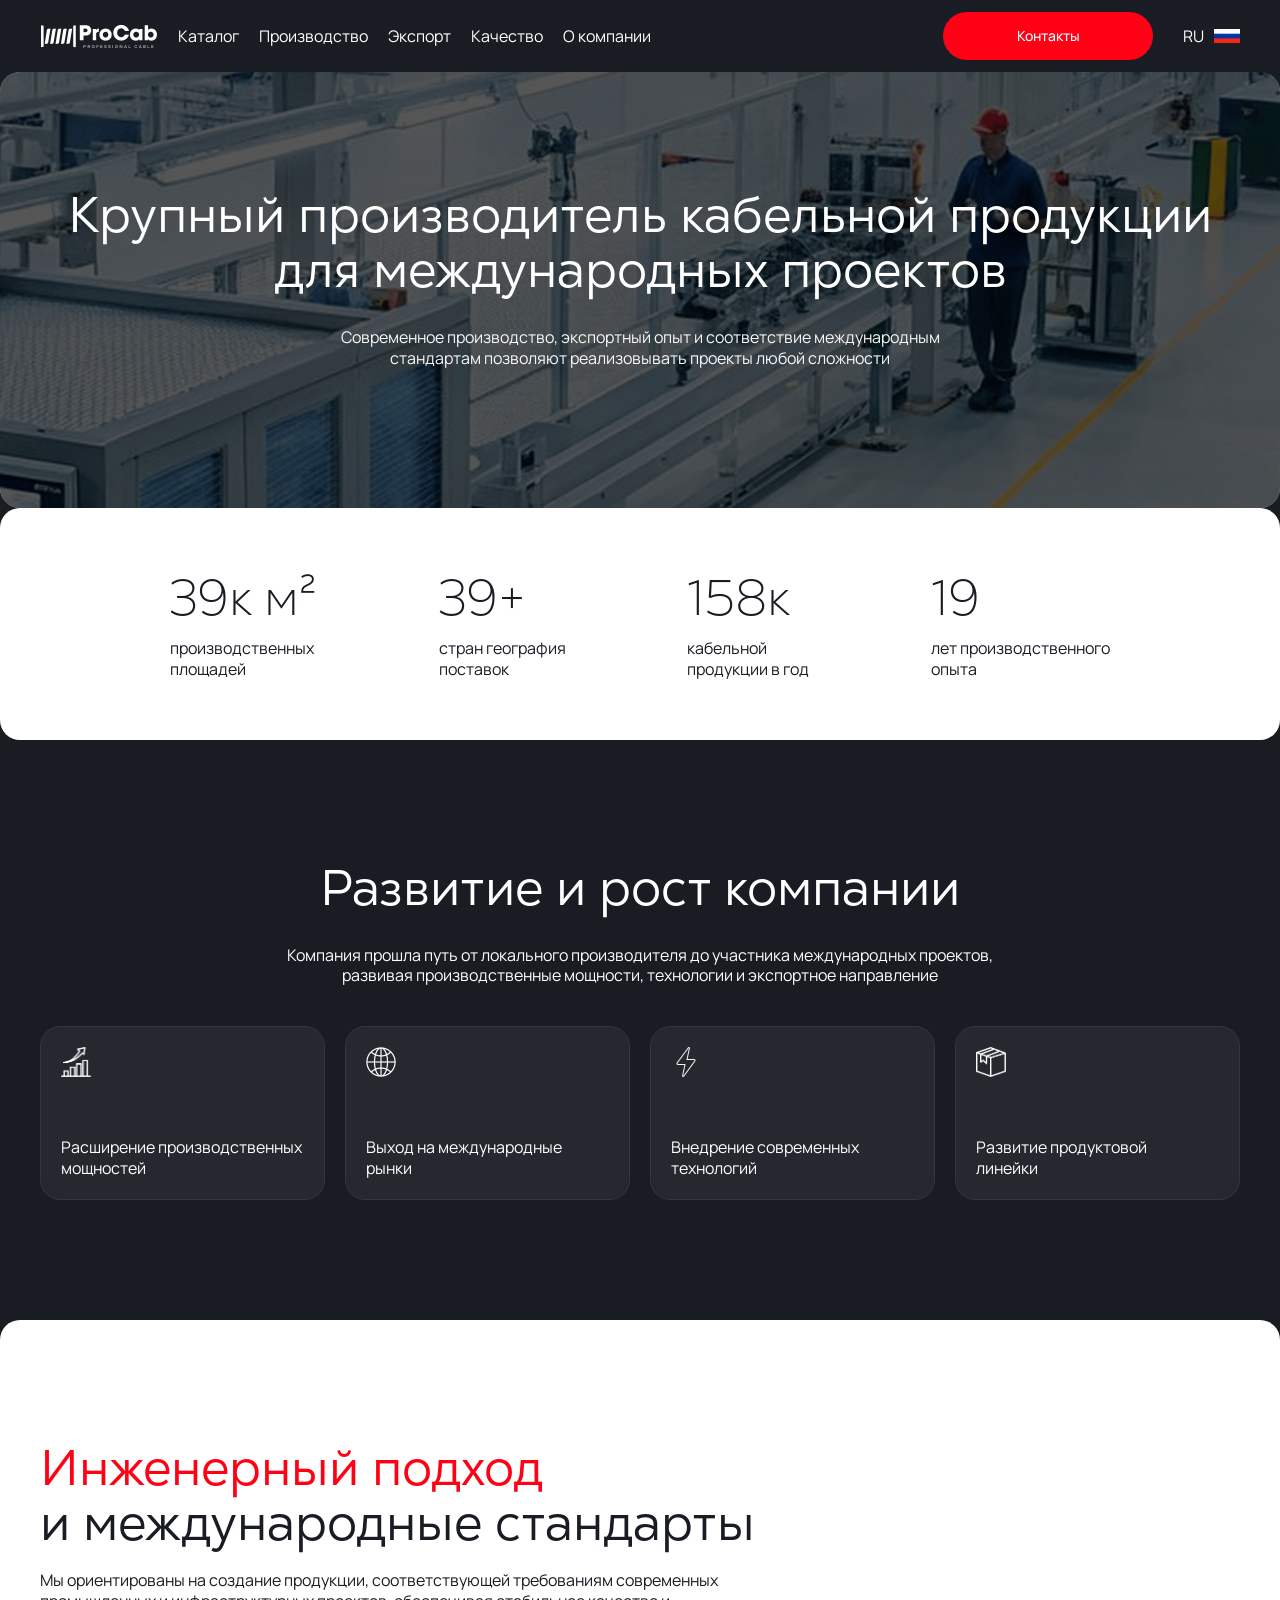
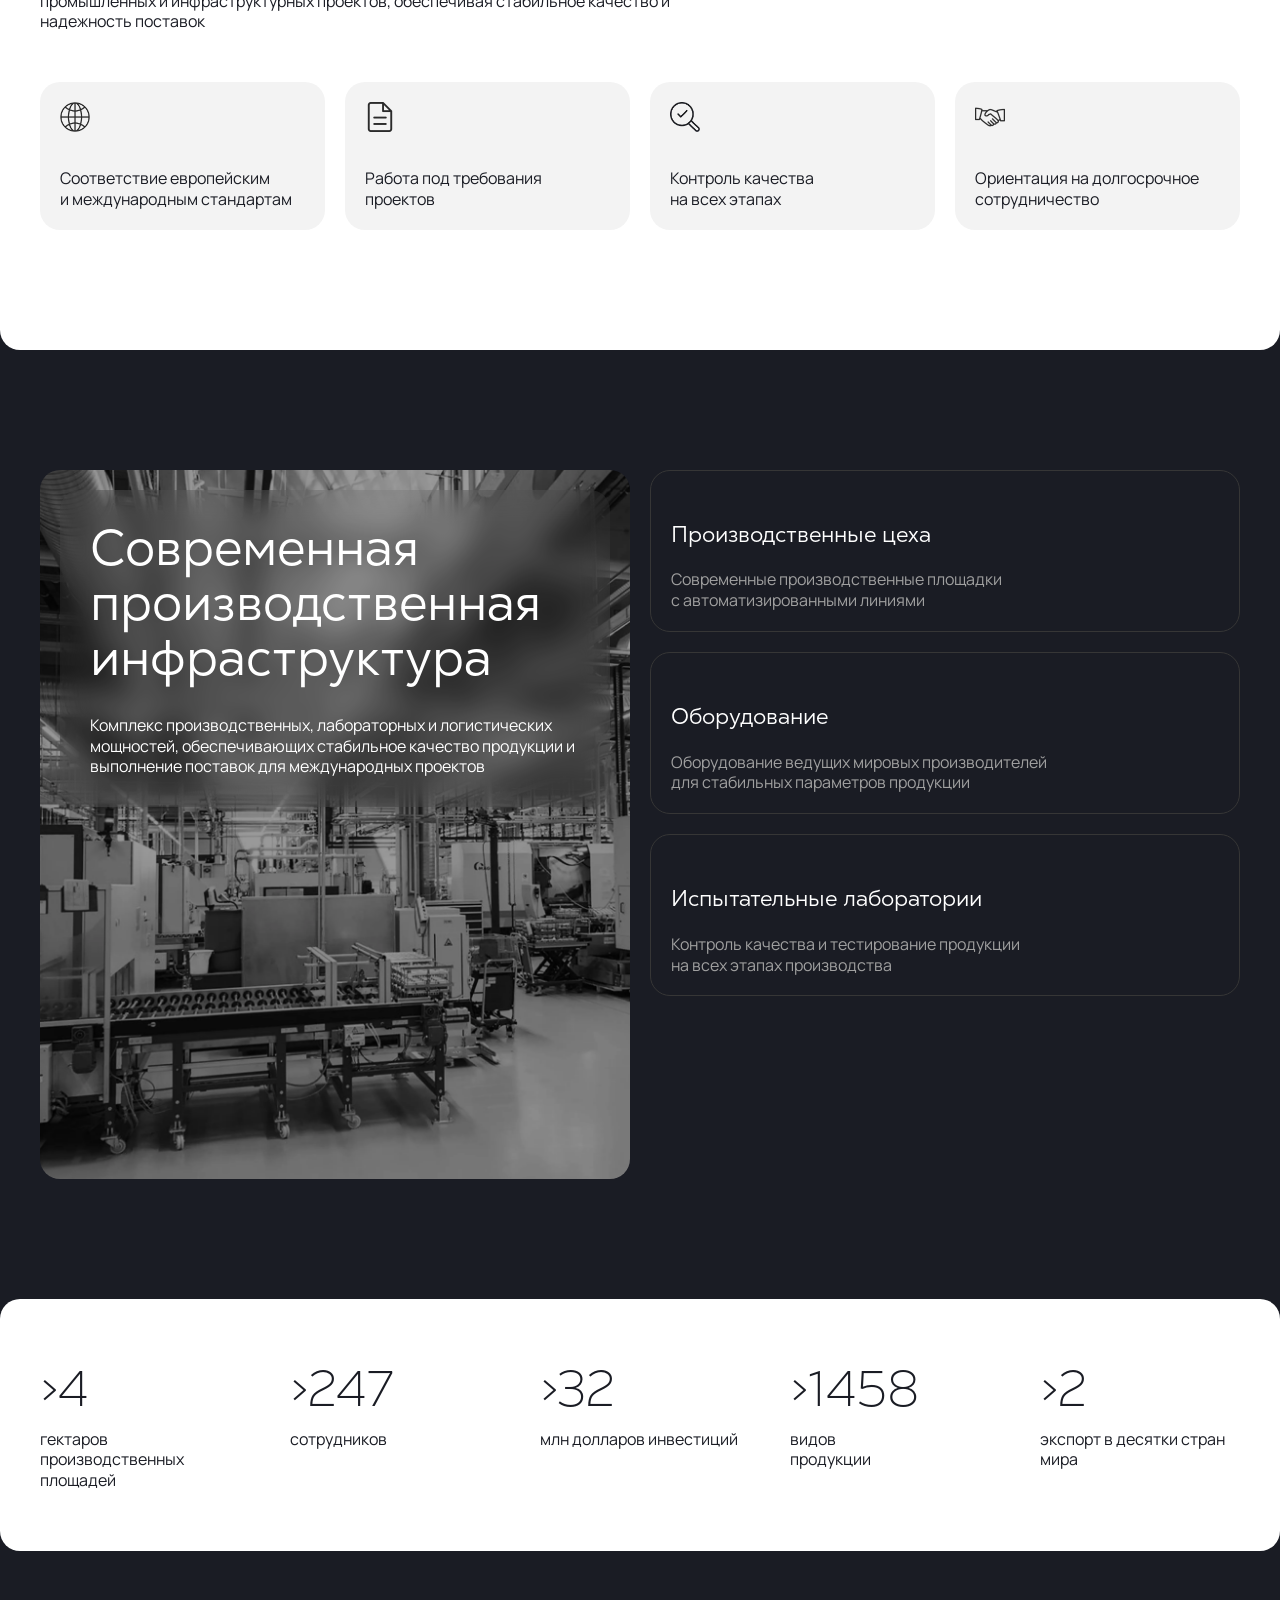
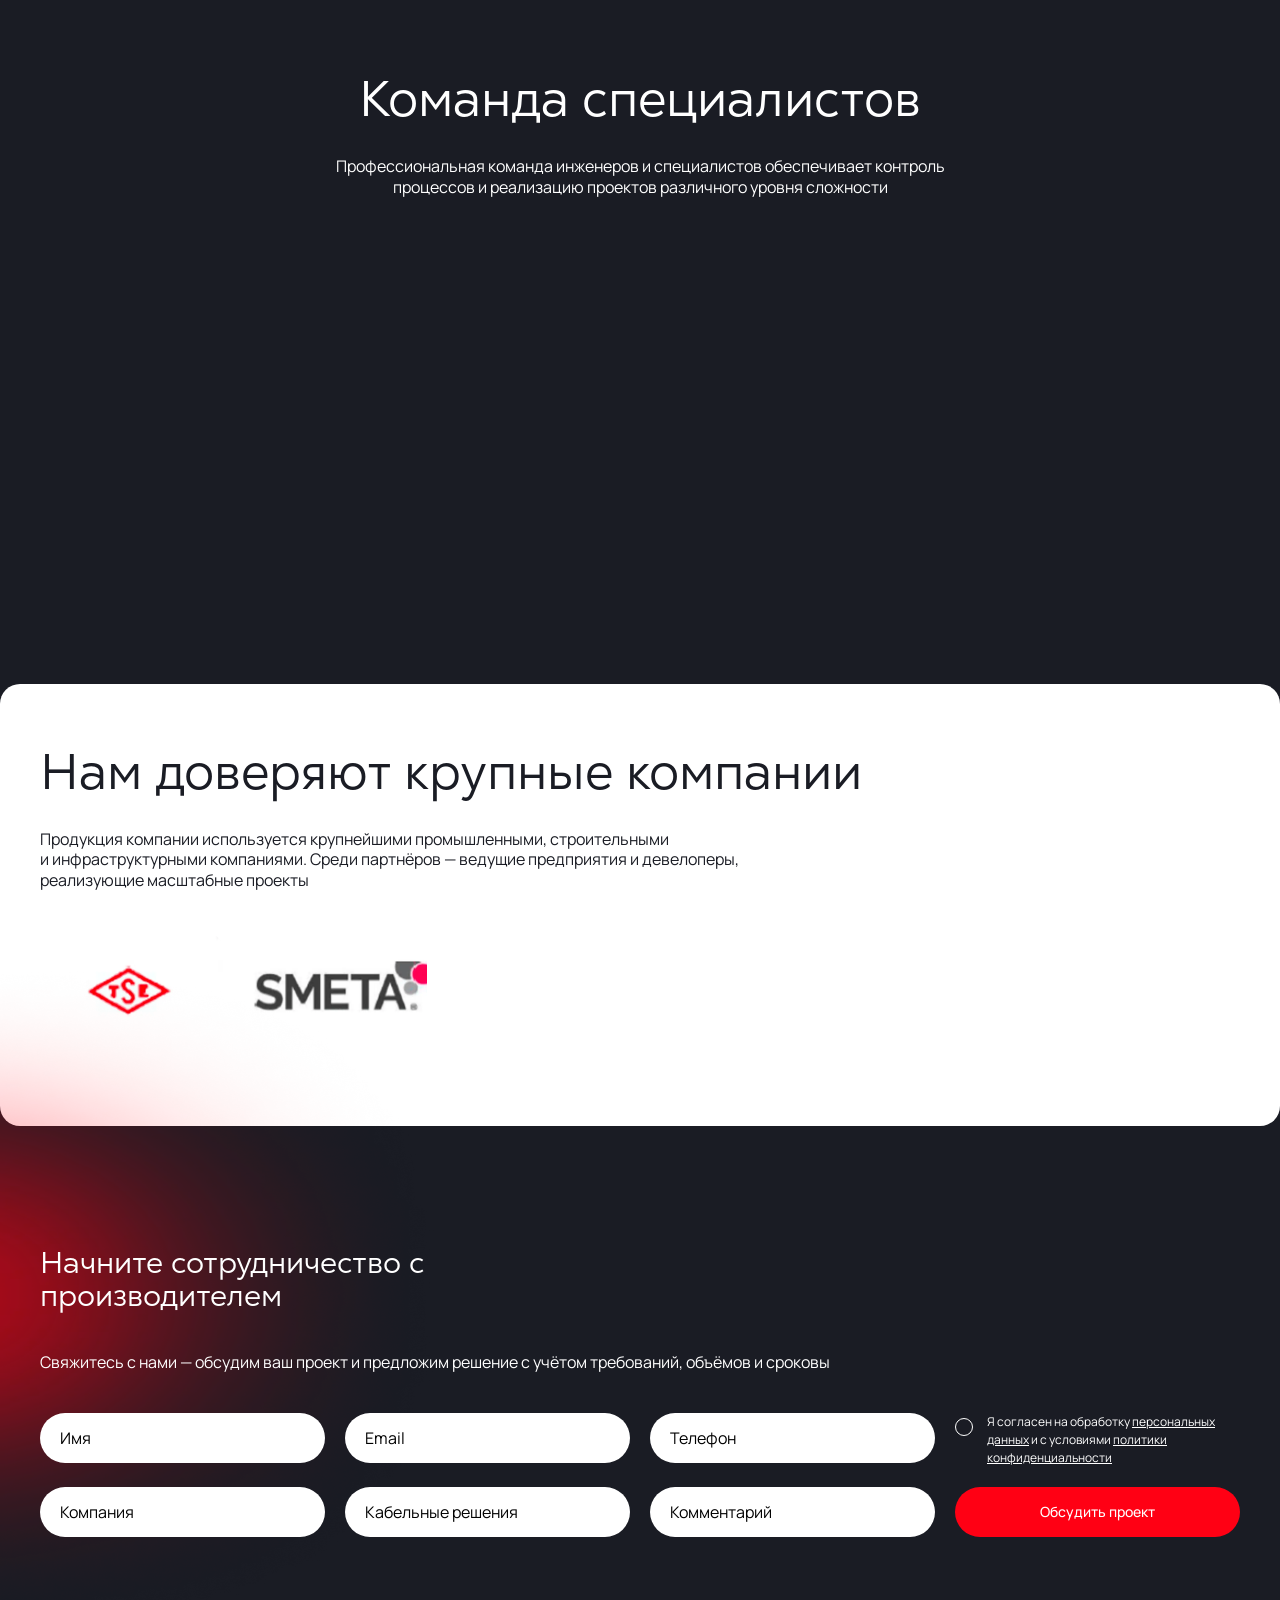
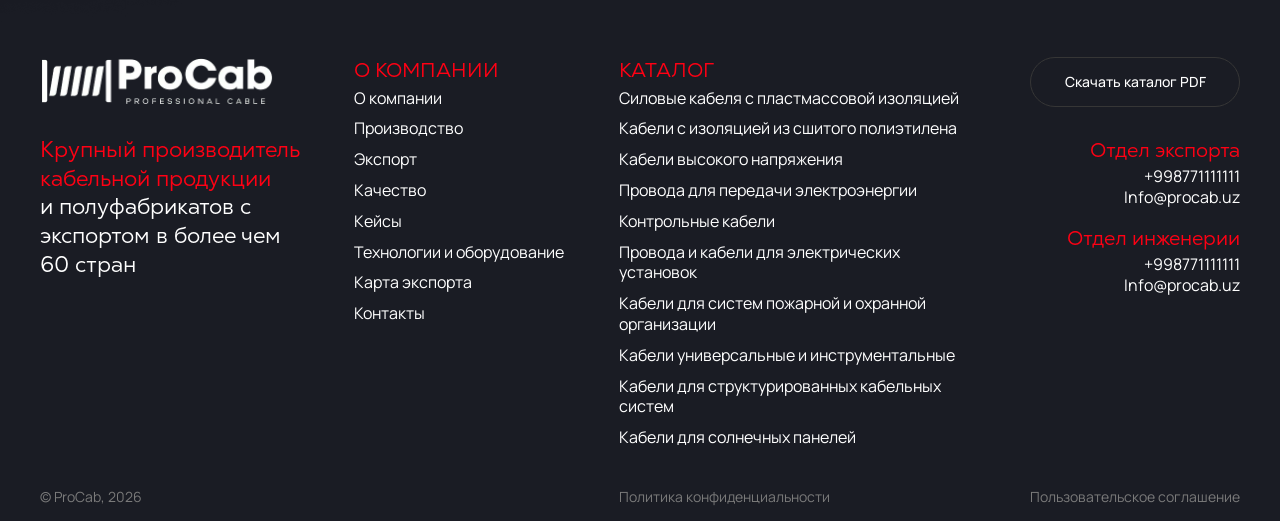
==== about.html @ 178285d9 "upd" ====
<!--header.html-->
<!doctype html>
<html lang="en">
<head>
  <meta charset="UTF-8">
  <meta name="viewport"
        content="width=device-width, user-scalable=no, initial-scale=1.0, maximum-scale=1.0, minimum-scale=1.0">
  <meta http-equiv="X-UA-Compatible" content="ie=edge">
  <meta name="format-detection" content="telephone=no">
  <link rel="preconnect" href="https://fonts.googleapis.com">
  <link rel="preconnect" href="https://fonts.gstatic.com" crossorigin>
  <link
    href="https://fonts.googleapis.com/css2?family=Manrope:wght@200..800&family=Montserrat:ital,wght@0,100..900;1,100..900&display=swap"
    rel="stylesheet">
  <link rel="icon" type="image/png" href="./img/icons/favicon.svg" sizes="32x32">
  <link rel="apple-touch-icon" href="./img/icons/favicon.svg">
  <link rel="mask-icon" href="./img/icons/favicon.svg" color="#000000">
  <link
    rel="stylesheet"
    href="https://cdn.jsdelivr.net/npm/swiper@11/swiper-bundle.min.css"
  />
  <title></title>
<script defer src="js/bundle.js"></script><script defer src="js/libs.js"></script><script defer src="js/style.js"></script><link href="css/style.min.css" rel="stylesheet"></head>
<body>

<header class="header">
  <div class="container">
    <div class="header-wrapper">
      <div class="header-left">
        <div class="logo">
          <img src="./img/logo.webp" alt="">
        </div>
        <nav class="header-nav">
          <div class="close-menu-button"></div>
          <ul class="main-menu">
            <li>
              <a href="#">Каталог</a>
            </li>
            <li>
              <a href="#">Производство</a>
            </li>
            <li>
              <a href="#">Экспорт</a>
            </li>
            <li>
              <a href="#">Качество</a>
            </li>
            <li>
              <a href="#">О компании</a>
            </li>
          </ul>
        </nav>
      </div>

      <div class="header-right">
        <div class="mobile-menu-button">
          <div class="line"></div>
          <div class="line"></div>
          <div class="line"></div>
        </div>
        <a href="#" class="btn btn-red">Контакты</a>
        <ul class="lang-switch">
          <li>
            RU
            <img src="./img/icons/lang-ru.webp" alt="">
          </li>
        </ul>
      </div>
    </div>
  </div>
</header>

<main>




<section class="default-banner about-banner">
  <div class="banner-back">
    <img class="banner-back-pc" src="./img/banner-back-pc.webp" alt="">
    <img class="banner-back-mobile" src="./img/banner-back-pc.webp" alt="">
  </div>
  <div class="container">
    <div class="banner-content">
      <h1>Крупный производитель кабельной продукции для международных проектов</h1>
      <div class="description description-white">
        <p>
          Современное производство, экспортный опыт и соответствие международным стандартам позволяют реализовывать проекты любой сложности
        </p>
      </div>
    </div>
  </div>
</section>

<section class="stats-section production-stats-section animate-block">
  <div class="container">
    <div class="stats-wrapper block-stats-js">
      <div class="stat-item">
        <div class="stat-title">50к м²</div>
        <div class="stat-description">
          <p>производственных <br> площадей</p>
        </div>
      </div>
      <div class="stat-item">
        <div class="stat-title">50+</div>
        <div class="stat-description">
          <p>стран география <br> поставок</p>
        </div>
      </div>
      <div class="stat-item">
        <div class="stat-title">200к</div>
        <div class="stat-description">
          <p>кабельной <br> продукции в год</p>
        </div>
      </div>
      <div class="stat-item">
        <div class="stat-title">25</div>
        <div class="stat-description">
          <p>лет производственного <br> опыта</p>
        </div>
      </div>
    </div>
  </div>
</section>

<section class="about-development dark-section animate-block">
  <div class="container">
    <div class="title-colored title-colored-white">
      <h2>Развитие и рост компании </h2>
    </div>
    <div class="description description-white">
      <p>Компания прошла путь от локального производителя до участника международных проектов, развивая производственные мощности, технологии и экспортное направление</p>
    </div>
    <div class="development-grid">
      <div class="card-item animate-block" data-delay="200">
        <div class="card-icon">
          <img src="./img/icons/develop-card-ico1.webp" alt="">
        </div>
        <p class="card-title">Расширение производственных <br> мощностей</p>
      </div>
      <div class="card-item animate-block" data-delay="400">
        <div class="card-icon">
          <img src="./img/icons/develop-card-ico2.webp" alt="">
        </div>
        <p class="card-title">Выход на международные <br> рынки</p>
      </div>
      <div class="card-item animate-block" data-delay="600">
        <div class="card-icon">
          <img src="./img/icons/develop-card-ico3.webp" alt="">
        </div>
        <p class="card-title">Внедрение современных технологий</p>
      </div>
      <div class="card-item animate-block" data-delay="800">
        <div class="card-icon">
          <img src="./img/icons/develop-card-ico4.webp" alt="">
        </div>
        <p class="card-title">Развитие продуктовой <br> линейки</p>
      </div>
    </div>
  </div>
</section>

<section class="partner-advantages-section about-partner-advantages animate-block">
  <div class="container">
    <h2>
      <strong>Инженерный подход </strong>
      и международные стандарты
    </h2>
    <div class="description">
      <p>Мы ориентированы на создание продукции, соответствующей требованиям современных промышленных и инфраструктурных проектов, обеспечивая стабильное качество и надежность поставок</p>
    </div>
    <div class="advantages-grid">
      <div class="advantage-card animate-block" data-delay="200">
        <div class="card-icon">
          <img src="./img/icons/export-advantage-card-ico3.webp" alt="">
        </div>
        <p>Соответствие европейским <br> и международным стандартам</p>
      </div>
      <div class="advantage-card animate-block" data-delay="400">
        <div class="card-icon">
          <img src="./img/icons/export-advantage-card-ico4.webp" alt="">
        </div>
        <p>Работа под требования <br> проектов</p>
      </div>
      <div class="advantage-card animate-block" data-delay="600">
        <div class="card-icon">
          <img src="./img/icons/production-partner-ico3.webp" alt="">
        </div>
        <p>Контроль качества <br> на всех этапах</p>
      </div>
      <div class="advantage-card animate-block" data-delay="800">
        <div class="card-icon">
          <img src="./img/icons/about-advantage-card-ico-hand.webp" alt="">
        </div>
        <p>Ориентация на долгосрочное сотрудничество</p>
      </div>
    </div>
  </div>
</section>

<section class="about-production dark-section animate-block">
  <div class="container">
    <div class="row">
      <div class="col-lg-6 col-md-12 col-m-12">
        <div class="quality-content" style="background-image: url(./img/quality-content-back.webp)">
          <div class="content-wrapper">
            <div class="title-colored title-colored-white">
              <h2>
                Современная
                производственная
                инфраструктура
              </h2>
            </div>
            <div class="description description-white">
              <p>Комплекс производственных, лабораторных и логистических мощностей, обеспечивающих стабильное качество продукции и выполнение поставок для международных проектов</p>
            </div>
          </div>
        </div>
      </div>
      <div class="col-lg-6 col-md-12 col-m-12">
        <div class="about-production-cards">
          <div class="card-item animate-block" data-delay="200">
            <div class="card-title">Производственные цеха</div>
            <div class="card-description">
              <p>Современные производственные площадки <br> с автоматизированными линиями</p>
            </div>
          </div>
          <div class="card-item animate-block" data-delay="400">
            <div class="card-title">Оборудование</div>
            <div class="card-description">
              <p>Оборудование ведущих мировых производителей <br> для стабильных параметров продукции</p>
            </div>
          </div>
          <div class="card-item animate-block" data-delay="600">
            <div class="card-title">Испытательные лаборатории</div>
            <div class="card-description">
              <p>Контроль качества и тестирование продукции <br> на всех этапах производства</p>
            </div>
          </div>
          <div class="card-item animate-block" data-delay="800">
            <div class="card-title">Складская инфраструктура</div>
            <div class="card-description">
              <p>Организация хранения и отгрузки продукции <br> с соблюдением сроков поставки</p>
            </div>
          </div>
        </div>
      </div>
    </div>
  </div>
</section>

<section class="stats-section animate-block">
  <div class="container">
    <div class="stats-wrapper block-stats-js">
      <div class="stat-item">
        <div class="stat-title">>14</div>
        <div class="stat-description">
          <p>гектаров производственных площадей</p>
        </div>
      </div>
      <div class="stat-item">
        <div class="stat-title">>850</div>
        <div class="stat-description">
          <p>сотрудников</p>
        </div>
      </div>
      <div class="stat-item">
        <div class="stat-title">>110</div>
        <div class="stat-description">
          <p>млн долларов инвестиций </p>
        </div>
      </div>
      <div class="stat-item">
        <div class="stat-title">>5000</div>
        <div class="stat-description">
          <p>видов <br> продукции</p>
        </div>
      </div>
      <div class="stat-item">
        <div class="stat-title">>10</div>
        <div class="stat-description">
          <p>экспорт в десятки стран мира </p>
        </div>
      </div>
    </div>
  </div>
</section>

<section class="section-with-video about-section-with-video animate-block">
  <div class="container">
    <div class="title-colored title-colored-white">
      <h2>Команда специалистов</h2>
    </div>
    <div class="description description-white">
      <p>Профессиональная команда инженеров и специалистов обеспечивает контроль процессов и реализацию проектов различного уровня сложности</p>
    </div>
  </div>
  <div class="full-width-video-section animate-block">
    <video autoplay muted loop src="./img/adobestock-515194866_Jt2tm8rv.mp4"></video>
  </div>
</section>

<section class="about-partners animate-block">
  <div class="container">
    <h2>Нам доверяют крупные компании</h2>
    <div class="description">
      <p>
        Продукция компании используется крупнейшими промышленными, строительными
        <br>
        и инфраструктурными компаниями. Среди партнёров — ведущие предприятия и девелоперы,
        <br>
        реализующие масштабные проекты
      </p>
    </div>
    <div class="partners-grid">
      <div class="partner-item animate-block" data-delay="200">
        <div class="partner-img">
          <img src="./img/certificate-img1.webp" alt="">
        </div>
      </div>
      <div class="partner-item animate-block" data-delay="400">
        <div class="partner-img">
          <img src="./img/certificate-img2.webp" alt="">
        </div>
      </div>
      <div class="partner-item animate-block" data-delay="600">
        <div class="partner-img">
          <img src="./img/certificate-img3.webp" alt="">
        </div>
      </div>
      <div class="partner-item animate-block" data-delay="800">
        <div class="partner-img">
          <img src="./img/certificate-img4.webp" alt="">
        </div>
      </div>
      <div class="partner-item animate-block" data-delay="1000">
        <div class="partner-img">
          <img src="./img/certificate-img5.webp" alt="">
        </div>
      </div>
      <div class="partner-item animate-block" data-delay="1200">
        <div class="partner-img">
          <img src="./img/certificate-img6.webp" alt="">
        </div>
      </div>
    </div>
  </div>
</section>

<section class="callback-section about-callback-section animate-block" data-delay="300">
  <div class="container">
    <div class="title-colored title-colored-white">
      <h2>
        Начните сотрудничество с производителем
      </h2>
    </div>
    <div class="description description-white">
      <p>Свяжитесь с нами — обсудим ваш проект и предложим решение с учётом требований, объёмов и сроковы</p>
    </div>

    <div class="form-wrapper">
      <div class="wpcf7 js" id="wpcf7-f35-o1" lang="ru-RU" dir="ltr" data-wpcf7-id="35">
        <div class="screen-reader-response"><p role="status" aria-live="polite" aria-atomic="true"></p> <ul></ul></div>
        <form action="/dev/#wpcf7-f35-o1" method="post" class="wpcf7-form init" aria-label="Контактная форма" novalidate="novalidate" data-status="init">
          <fieldset class="hidden-fields-container"><input type="hidden" name="_wpcf7" value="35"><input type="hidden" name="_wpcf7_version" value="6.1.5"><input type="hidden" name="_wpcf7_locale" value="ru_RU"><input type="hidden" name="_wpcf7_unit_tag" value="wpcf7-f35-o1"><input type="hidden" name="_wpcf7_container_post" value="0"><input type="hidden" name="_wpcf7_posted_data_hash" value="">
          </fieldset>
          <p><span class="wpcf7-form-control-wrap" data-name="text-848"><input size="40" maxlength="400" class="wpcf7-form-control wpcf7-text" autocomplete="name" aria-invalid="false" placeholder="Имя" value="" type="text" name="text-848"></span><br>
            <span class="wpcf7-form-control-wrap" data-name="email-411"><input size="40" maxlength="400" class="wpcf7-form-control wpcf7-email wpcf7-text wpcf7-validates-as-email" aria-invalid="false" value="Email" type="email" name="email-411"></span><br>
            <span class="wpcf7-form-control-wrap" data-name="tel-583"><input size="40" maxlength="400" class="wpcf7-form-control wpcf7-tel wpcf7-text wpcf7-validates-as-tel" aria-invalid="false" placeholder="Телефон" value="" type="tel" name="tel-583"></span><br>
            <span class="wpcf7-form-control-wrap" data-name="acceptance-254"><span class="wpcf7-form-control wpcf7-acceptance optional"><span class="wpcf7-list-item"><label><input type="checkbox" name="acceptance-254" value="1" aria-invalid="false"><span class="wpcf7-list-item-label">Я согласен на обработку <a href="#">персональных данных</a> и с условиями <a href="#">политики конфиденциальности</a></span></label></span></span></span><br>
            <span class="wpcf7-form-control-wrap" data-name="text-730"><input size="40" maxlength="400" class="wpcf7-form-control wpcf7-text" aria-invalid="false" value="Компания" type="text" name="text-730"></span><br>
            <span class="wpcf7-form-control-wrap" data-name="text-872"><input size="40" maxlength="400" class="wpcf7-form-control wpcf7-text" aria-invalid="false" value="Кабельные решения" type="text" name="text-872"></span><br>
            <span class="wpcf7-form-control-wrap" data-name="text-409"><input size="40" maxlength="400" class="wpcf7-form-control wpcf7-text" aria-invalid="false" value="Комментарий" type="text" name="text-409"></span><br>
            <input class="wpcf7-form-control wpcf7-submit has-spinner" type="submit" value="Обсудить проект"><span class="wpcf7-spinner"></span>
          </p><div class="wpcf7-response-output" aria-hidden="true"></div>
        </form>
      </div>
    </div>

  </div>
</section>

<!--footer.html-->
</main>

<footer class="footer">
    <div class="container">
      <div class="footer-grid">
        <div class="grid-column">
          <div class="logo">
            <img src="./img/logo.webp" alt="">
          </div>
          <div class="footer-description">
            <p>
              <strong>
                Крупный производитель кабельной продукции
              </strong>
              и полуфабрикатов
              с экспортом в более чем
              60 стран
            </p>
          </div>
        </div>
        <div class="grid-column">
          <nav class="footer-nav">
            <div class="footer-title">О КОМПАНИИ</div>
            <ul class="footer-menu">
              <li>
                <a href="#">О компании</a>
              </li>
              <li>
                <a href="#">Производство</a>
              </li>
              <li>
                <a href="#">Экспорт</a>
              </li>
              <li>
                <a href="#">Качество</a>
              </li>
              <li>
                <a href="#">Кейсы</a>
              </li>
              <li>
                <a href="#">Технологии и оборудование</a>
              </li>
              <li>
                <a href="#">Карта экспорта</a>
              </li>
              <li>
                <a href="#">Контакты</a>
              </li>
            </ul>
          </nav>
        </div>
        <div class="grid-column">
          <nav class="footer-nav">
            <div class="footer-title">КАТАЛОГ</div>
            <ul class="footer-menu">
              <li>
                <a href="#">Силовые кабеля с пластмассовой изоляцией</a>
              </li>
              <li>
                <a href="#">Кабели с изоляцией из сшитого полиэтилена</a>
              </li>
              <li>
                <a href="#">Кабели высокого напряжения</a>
              </li>
              <li>
                <a href="#">Провода для передачи электроэнергии</a>
              </li>
              <li>
                <a href="#">Контрольные кабели</a>
              </li>
              <li>
                <a href="#">Провода и кабели для электрических установок</a>
              </li>
              <li>
                <a href="#">Кабели для систем пожарной и охранной организации</a>
              </li>
              <li>
                <a href="#">Кабели универсальные и инструментальные</a>
              </li>
              <li>
                <a href="#">Кабели для структурированных кабельных систем</a>
              </li>
              <li>
                <a href="#">Кабели для солнечных панелей</a>
              </li>
            </ul>
          </nav>
        </div>
        <div class="grid-column">
          <a href="#" class="btn btn-bordered">Скачать каталог PDF</a>
          <div class="footer-contact-item">
            <div class="footer-title">Отдел экспорта</div>
            <a href="#">+998771111111</a>
            <a href="#">Info@procab.uz</a>
          </div>
          <div class="footer-contact-item">
            <div class="footer-title">Отдел инженерии</div>
            <a href="#">+998771111111</a>
            <a href="#">Info@procab.uz</a>
          </div>
        </div>
      </div>
      <div class="footer-bottom">
        <div class="footer-column">
          <div class="footer-copy">
            © ProCab, 2026
          </div>
        </div>
        <div class="footer-column">
          <div class="footer-links">
            <a href="#">Политика конфиденциальности</a>
            <a href="#">Пользовательское соглашение</a>
          </div>
        </div>
      </div>
    </div>
</footer>

<div class="modal-dialog modal-certificate">
  <div class="modal-content">
    <div class="modal-body">
      <button type="button" class="modal-close" data-dismiss="modal" aria-label="Close"></button>
      <div class="certificate-wrapper">
        <div class="certificate-img">
          <img src="./img/certificate-popup-img.webp" alt="">
        </div>
        <div class="certificate-content">
          <div class="certificate-title">Название сертификата</div>
          <div class="certificate-description">
            <p>Описание сертификата описание сертификата описание сертификата описание сертификата описание сертификата описание сертификата описание сертификата описание сертификата описание сертификата описание сертификата описание сертификата описание сертификата описание сертификата описание сертификата описание сертификата</p>
          </div>
        </div>
      </div>
    </div>
  </div>
</div>

<script src="https://cdn.jsdelivr.net/npm/swiper@11/swiper-bundle.min.js"></script>
</body>
</html>
---- css/style.min.css ----
@font-face{font-family:"NexaText";src:url("../fonts/nexatext/NexaTextThin.otf") format("opentype");font-weight:100;font-style:normal;font-display:swap}@font-face{font-family:"NexaText";src:url("../fonts/nexatext/NexaTextThinItalic.otf") format("opentype");font-weight:100;font-style:italic;font-display:swap}@font-face{font-family:"NexaText";src:url("../fonts/nexatext/NexaTextExtraLight.otf") format("opentype");font-weight:200;font-style:normal;font-display:swap}@font-face{font-family:"NexaText";src:url("../fonts/nexatext/NexaTextExtraLightItalic.otf") format("opentype");font-weight:200;font-style:italic;font-display:swap}@font-face{font-family:"NexaText";src:url("../fonts/nexatext/NexaTextLight.otf") format("opentype");font-weight:300;font-style:normal;font-display:swap}@font-face{font-family:"NexaText";src:url("../fonts/nexatext/NexaTextLightItalic.otf") format("opentype");font-weight:300;font-style:italic;font-display:swap}@font-face{font-family:"NexaText";src:url("../fonts/nexatext/NexaTextBook.otf") format("opentype");font-weight:400;font-style:normal;font-display:swap}@font-face{font-family:"NexaText";src:url("../fonts/nexatext/NexaTextBookItalic.otf") format("opentype");font-weight:400;font-style:italic;font-display:swap}@font-face{font-family:"NexaText";src:url("../fonts/nexatext/NexaTextRegular.otf") format("opentype");font-weight:500;font-style:normal;font-display:swap}@font-face{font-family:"NexaText";src:url("../fonts/nexatext/NexaTextRegularItalic.otf") format("opentype");font-weight:500;font-style:italic;font-display:swap}@font-face{font-family:"NexaText";src:url("../fonts/nexatext/NexaTextBold.otf") format("opentype");font-weight:700;font-style:normal;font-display:swap}@font-face{font-family:"NexaText";src:url("../fonts/nexatext/NexaTextBoldItalic.otf") format("opentype");font-weight:700;font-style:italic;font-display:swap}@font-face{font-family:"NexaText";src:url("../fonts/nexatext/NexaTextExtraBold.otf") format("opentype");font-weight:800;font-style:normal;font-display:swap}@font-face{font-family:"NexaText";src:url("../fonts/nexatext/NexaTextExtraBoldItalic.otf") format("opentype");font-weight:800;font-style:italic;font-display:swap}@font-face{font-family:"NexaText";src:url("../fonts/nexatext/NexaTextBlack.otf") format("opentype");font-weight:900;font-style:normal;font-display:swap}@font-face{font-family:"NexaText";src:url("../fonts/nexatext/NexaTextBlackItalic.otf") format("opentype");font-weight:900;font-style:italic;font-display:swap}@font-face{font-family:"NexaText";src:url("../fonts/nexatext/NexaTextHeavy.otf") format("opentype");font-weight:950;font-style:normal;font-display:swap}@font-face{font-family:"NexaText";src:url("../fonts/nexatext/NexaTextHeavyItalic.otf") format("opentype");font-weight:950;font-style:italic;font-display:swap}*{box-sizing:border-box}body,h1,h2,h3,h4,p,figure,blockquote,dl,dd{margin:0}ul[role=list],ol[role=list]{list-style:none}html:focus-within{scroll-behavior:smooth}body{min-height:100vh;text-rendering:optimizeSpeed;line-height:1.5}a:not([class]){-webkit-text-decoration-skip:ink;text-decoration-skip-ink:auto}img,picture{max-width:100%;display:block}input,button,textarea,select{font:inherit;box-shadow:none;outline:none}@media(prefers-reduced-motion: reduce){html:focus-within{scroll-behavior:auto}*,*::before,*::after{animation-duration:.01ms !important;animation-iteration-count:1 !important;transition-duration:.01ms !important;scroll-behavior:auto !important}}:root{--swiper-navigation-size: 0}*{font-family:"Manrope";color:#1a1c24}a{transition:.3s;text-decoration:none}strong,span{font-size:inherit;letter-spacing:inherit;line-height:inherit;font-family:inherit}p{font-weight:400;font-size:16px;line-height:130%;width:100%}h1,.h1{font-weight:400;font-size:50px;line-height:110%;text-align:center;font-family:"NexaText";margin-bottom:30px;width:100%}h1 strong,.h1 strong{color:#ff0014;font-weight:inherit}h2,.h2{font-family:"NexaText";font-weight:400;font-size:50px;line-height:110%;margin-bottom:30px;width:100%}h2 strong,.h2 strong{color:#ff0014;font-weight:inherit}h3,.h3{font-family:"NexaText";font-weight:400;font-size:22px;line-height:130%;margin:30px 0 20px}h3:first-child,.h3:first-child{margin-top:0}h3:last-child,.h3:last-child{margin-bottom:0}.title-colored-white h2,.title-colored-white .h2,.title-colored-white h1,.title-colored-white .h1{color:#fff}.title-colored{width:100%}.description{width:100%;margin-bottom:40px}.description-white p{color:#fff}.title-small{width:100%}.title-small h2,.title-small .h2{font-size:26px}.title-small-white h2,.title-small-white .h2{color:#fff}.buttons-wrapper{display:flex;width:100%;justify-content:center;margin-top:40px}.buttons-wrapper .btn{max-width:325px}.card-title:not(p){font-family:"NexaText";font-weight:400;font-size:22px;line-height:130%;margin-bottom:15px}a.card-title:hover{color:#ff0014}.sr-only{position:absolute;width:1px;height:1px;padding:0;margin:-1px;overflow:hidden;clip:rect(0, 0, 0, 0);white-space:nowrap;border:0}body{background-color:#1a1c24}body::-webkit-scrollbar{width:6px;background-color:#1a1c24}body::-webkit-scrollbar-thumb{border-radius:20px;background-color:#ff0014}body.modal-open{overflow:hidden}body.admin-bar header{top:20px}.dark-section{margin:120px 0}main{min-height:70vh}.animate-block{opacity:0;width:100%;transition:opacity .8s cubic-bezier(0.4, 0, 0.2, 1),transform .8s cubic-bezier(0.4, 0, 0.2, 1)}.animate-block[data-animation=fade-up]{transform:translateY(50px)}.animate-block[data-animation=fade-left]{transform:translateX(-50px)}.animate-block[data-animation=fade-right]{transform:translateX(50px)}.animate-block[data-animation=fade]{transform:translateY(0)}.animate-block[data-animation=scale]{transform:scale(0.8)}.animate-block.animated{opacity:1;transform:translateX(0) translateY(0) scale(1)}.logo{display:flex;width:-moz-fit-content;width:fit-content}.logo img{-o-object-fit:contain;object-fit:contain;width:100%}.card-item{display:flex;padding:20px;border-radius:20px;flex-direction:column;border:1px solid #363636;background-color:#262830;justify-content:space-between}.card-item .card-icon{width:100%}.card-item .card-icon img{width:30px;height:30px;-o-object-fit:contain;object-fit:contain}.card-item .card-title{color:#fff}.container{margin:0 auto;display:flex;flex-wrap:wrap;max-width:1360px;width:100%}.container-fluid{max-width:100%;width:100%}.d-flex{display:flex;flex-wrap:wrap}.justify-between{justify-content:space-between}.justify-end{justify-content:flex-end}.flex-column{flex-direction:column}.row{display:flex;margin:0 -10px;width:calc(100% + 20px);flex-wrap:wrap}[class*=col-]{padding:0 10px}.col-lg-1{width:8.33333333%}.col-lg-2{width:16.66666667%}.col-lg-3{width:25%}.col-lg-4{width:33.33333333%}.col-lg-5{width:41.66666667%}.col-lg-6{width:50%}.col-lg-7{width:58.33333333%}.col-lg-8{width:66.66666667%}.col-lg-9{width:75%}.col-lg-10{width:83.33333333%}.col-lg-11{width:91.66666667%}.col-lg-12{width:100%}@media(max-width: 1430px){.container{padding:0 40px}}@media(max-width: 1024px){.row{margin:0 -12px;width:calc(100% + 24px)}[class*=col-]{padding:0 12px}.col-md-1{width:8.33333333%}.col-md-2{width:16.66666667%}.col-md-3{width:25%}.col-md-4{width:33.33333333%}.col-md-5{width:41.66666667%}.col-md-6{width:50%}.col-md-7{width:58.33333333%}.col-md-8{width:66.66666667%}.col-md-9{width:75%}.col-md-10{width:83.33333333%}.col-md-11{width:91.66666667%}.col-md-12{width:100%}.container{padding:0 20px}}@media(max-width: 600px){.col-m-1{width:8.33333333%}.col-m-2{width:16.66666667%}.col-m-3{width:25%}.col-m-4{width:33.33333333%}.col-m-5{width:41.66666667%}.col-m-6{width:50%}.col-m-7{width:58.33333333%}.col-m-8{width:66.66666667%}.col-m-9{width:75%}.col-m-10{width:83.33333333%}.col-m-11{width:91.66666667%}.col-m-12{width:100%}.container{padding:0 30px}}.btn{display:flex;justify-content:center;align-items:center;font-weight:500;font-size:14px;line-height:130%;padding:0 20px;height:50px;width:100%;max-width:210px;transition:.3s;cursor:pointer;border-radius:30px}.btn-red{color:#fff;background-color:#ff0014;height:48px;border:1px solid rgba(0,0,0,0)}.btn-red:hover{background-color:rgba(0,0,0,0);border-color:#363636}.btn-bordered{border:1px solid #363636;color:#fff;background-color:rgba(0,0,0,0)}.btn-bordered:hover{background-color:#ff0014;border-color:#ff0014}input[type=text],input[type=phone],input[type=email],input[type=tel]{height:50px;padding:0 20px;font-weight:400;font-size:16px;line-height:130%;color:#000;border-radius:30px;border:none}input[type=text]::-moz-placeholder, input[type=phone]::-moz-placeholder, input[type=email]::-moz-placeholder, input[type=tel]::-moz-placeholder{font-weight:inherit;font-size:inherit;line-height:inherit;letter-spacing:inherit;color:inherit}input[type=text]::placeholder,input[type=phone]::placeholder,input[type=email]::placeholder,input[type=tel]::placeholder{font-weight:inherit;font-size:inherit;line-height:inherit;letter-spacing:inherit;color:inherit}input{max-width:100%;width:100%;border-radius:0}input[type=submit],input[type=button]{height:50px;transition:.3s;cursor:pointer;border:1px solid rgba(0,0,0,0);background-color:#ff0014;color:#fff;border-radius:30px;font-weight:500;font-size:14px;line-height:130%}input[type=submit]:hover,input[type=button]:hover{background-color:rgba(0,0,0,0);border-color:#363636;color:#fff}textarea{max-width:100%;width:100%;resize:none;background-color:rgba(0,0,0,0);border-color:#fff;border-width:0 0 1px 0;border-radius:0}textarea::-webkit-scrollbar{width:0;display:none}textarea::-moz-placeholder{font-weight:inherit;font-size:inherit;line-height:inherit;letter-spacing:inherit;color:inherit}textarea::placeholder{font-weight:inherit;font-size:inherit;line-height:inherit;letter-spacing:inherit;color:inherit}@media(max-width: 1024px){input[type=text],input[type=phone],input[type=email],input[type=tel]{font-size:12px;height:37px}}@media(max-width: 600px){input[type=text],input[type=phone],input[type=email],input[type=tel]{padding:0 15px;height:42px}}.footer-menu{display:flex;flex-wrap:wrap;list-style:none;padding:0;margin:0;width:100%}.footer-menu li{display:flex;margin-bottom:10px;width:100%}.footer-menu li:last-of-type{margin-bottom:0}.footer-menu li a{font-weight:400;font-size:16px;line-height:130%;color:#fff}.footer-menu li a:hover{color:#ff0014}.main-menu{padding:0;display:flex;list-style:none;margin:0;align-items:center}.main-menu li+li{margin-left:20px}.main-menu li a{font-weight:400;font-size:16px;line-height:130%;color:#fff}.main-menu li a:hover{color:#ff0014}.slider-section{max-width:100%;position:relative;overflow:hidden}.slider-section .title-colored{position:relative}.slider-wrapper{max-width:100%;position:relative;width:100%;overflow:hidden}.swiper-slide{transition:.3s}.swiper-button{width:62px;height:62px;background-repeat:no-repeat;background-position:center;background-size:27px;background-image:url(../img/icons/slider-arrow.svg);transition:.3s;border-radius:50%;top:0;border:1px solid #5f6066}.swiper-button:hover{background-image:url(../img/icons/slider-arrow-hover.svg);background-color:#fff}.swiper-button-next{right:0;transform:scaleX(-1)}.swiper-button-prev{left:unset;right:80px}@keyframes fadeIn{from{opacity:0}to{opacity:1}}.modal-dialog{position:fixed;right:0;top:0;z-index:9999;opacity:0;width:100%;height:100%;overflow-y:auto;justify-content:center;align-items:center;visibility:hidden;transition:opacity .5s ease-in-out;display:flex;-webkit-backdrop-filter:blur(7.5px);backdrop-filter:blur(7.5px);background:rgba(0,0,0,.15);margin:0}.modal-dialog .modal-body{width:100%;margin:auto;position:relative;overflow:hidden;background-color:#1a1c24;border-radius:30px;border:1px solid #535353}.modal-dialog .modal-body *{color:#fff}.modal-dialog.modal-closing{opacity:0;transition:.5s}.modal-dialog.modal-opening{opacity:1;display:flex;animation:fadeIn .5s ease;visibility:visible;pointer-events:initial}.modal-dialog .modal-content{width:100%;background-color:rgba(0,0,0,0);border:none;box-shadow:none}.modal-dialog .modal-open{overflow:hidden;pointer-events:none}.modal-dialog .modal-close{position:absolute;right:30px;top:30px;border:none;cursor:pointer;background-color:rgba(0,0,0,0);background-image:url(../img/icons/close-modal.svg);background-repeat:no-repeat;background-position:center;background-size:contain;width:30px;height:30px;padding:0;z-index:1}.open-modal-dialog{cursor:pointer}.modal-certificate .modal-body{padding:40px;max-width:1190px}.modal-certificate .certificate-wrapper{display:grid;grid-template-columns:1fr 1.24fr;grid-gap:30px;width:100%}.modal-certificate .certificate-wrapper .certificate-img img{height:626px;width:100%;border-radius:20px;-o-object-fit:cover;object-fit:cover}.modal-certificate .certificate-wrapper .certificate-content .certificate-title{font-size:50px;line-height:110%;margin-bottom:40px}.modal-certificate .certificate-wrapper .certificate-content .certificate-description p{max-width:525px}.wpcf7 form .wpcf7-response-output{padding:0 !important;border:none !important}.wpcf7 form .smart-captcha{display:none}.wpcf7 form .wpcf7-not-valid-tip{display:none}.wpcf7 form .wpcf7-not-valid{border-color:#dc3232 !important}.wpcf7 form .hidden-fields-container{display:none}.wpcf7 form .wpcf7-spinner{display:none}.wpcf7 form br{display:none}.wpcf7 form input[type=checkbox]{position:absolute;opacity:0;width:0;height:0;margin:0;padding:0;pointer-events:none}.wpcf7 form .wpcf7-acceptance{max-width:100%}.wpcf7 form .wpcf7-acceptance .wpcf7-list-item{margin:0}.wpcf7 form .wpcf7-acceptance .wpcf7-list-item .wpcf7-list-item-label{position:relative;padding-left:32px;cursor:pointer;-webkit-user-select:none;-moz-user-select:none;user-select:none;font-weight:400;font-size:12px;line-height:150%;display:block;color:#fff;height:inherit;max-width:310px}.wpcf7 form .wpcf7-acceptance .wpcf7-list-item .wpcf7-list-item-label a{color:inherit;font-size:inherit;line-height:inherit;font-weight:inherit;letter-spacing:inherit;text-decoration:underline}.wpcf7 form .wpcf7-acceptance .wpcf7-list-item .wpcf7-list-item-label a:hover{color:#ff0014}.wpcf7 form .wpcf7-acceptance .wpcf7-list-item .wpcf7-list-item-label::before{content:"";position:absolute;left:0;top:14px;transform:translateY(-50%);width:18px;height:18px;border:1px solid #fff;background-color:rgba(0,0,0,0);transition:all .3s ease;box-sizing:border-box;border-radius:50%}.wpcf7 form .wpcf7-acceptance .wpcf7-list-item .wpcf7-list-item-label::after{content:"";position:absolute;left:0;top:14px;transform:translateY(-50%);width:18px;height:18px;opacity:0;transition:opacity .3s ease;background-repeat:no-repeat;background-position:center;background-size:12px;background-image:url(../img/icons/checkbox-checked-small.svg)}.wpcf7 form .wpcf7-acceptance .wpcf7-list-item input[type=checkbox]:checked+.wpcf7-list-item-label::after{opacity:1}.wpcf7 .wpcf7-response-output{padding:0;margin:0;color:#fff}.wpcf7 .wpcf7-spinner{display:none !important}.wpcf7 .screen-reader-response{display:none}@media(max-width: 1024px){.wpcf7 form input[type=submit],.wpcf7 form input[type=button]{height:37px;font-size:12px}.wpcf7 form .wpcf7-acceptance .wpcf7-list-item .wpcf7-list-item-label{font-size:10px}}@media(max-width: 600px){.wpcf7 form .wpcf7-acceptance .wpcf7-list-item .wpcf7-list-item-label{font-size:8px;max-width:280px}}.main-banner{overflow:hidden;display:flex;justify-content:center;height:770px;position:relative}.main-banner:before{content:"";display:block;width:100%;height:240px;background-repeat:no-repeat;background-position:0 0;background-size:100% 100%;background-image:url(../img/main-banner-decor.svg);position:absolute;top:0;z-index:2}.main-banner .container{position:relative}.main-banner .banner-content{position:relative;z-index:2;padding-top:200px}.main-banner .banner-content .description{margin-bottom:30px}.main-banner .banner-content .description p{max-width:504px;margin:0 auto;text-align:center}.main-banner .banner-content .banner-buttons{display:flex;align-items:center;justify-content:center;width:100%}.main-banner .banner-content .banner-buttons .btn:nth-of-type(1){margin-right:10px}.main-banner .banner-content .banner-buttons .btn:nth-of-type(2){margin-left:10px}.main-banner .banner-image{position:absolute;max-width:744px;width:100%;right:0;z-index:1;bottom:-70px}.main-banner .banner-back video{width:100%;position:absolute;left:0;top:0;z-index:1;-o-object-fit:cover;object-fit:cover;height:100%}@media(max-width: 1260px){.main-banner .banner-image{max-width:604px}}.stats-section{background-color:#fff;border-radius:20px;padding:60px 0}.stats-section .stats-wrapper{width:100%;display:grid;grid-template-columns:repeat(5, 1fr);grid-gap:50px}.stats-section .stats-wrapper .stat-item{display:flex;flex-direction:column;width:-moz-fit-content;width:fit-content}.stats-section .stats-wrapper .stat-item .stat-title{font-family:"NexaText";font-weight:265;font-size:50px;line-height:120%;margin-bottom:10px}@media(max-width: 1260px){.stats-section .stats-wrapper{grid-gap:20px}}.production-section h2{display:flex;flex-direction:column;text-align:center}.production-section .description p{max-width:680px;width:100%;margin:0 auto;text-align:center}.production-section .card-item .card-icon{margin-bottom:60px}.production-section .card-item .card-title{max-width:280px}.production-section .card-item.production-card-blur{background-repeat:no-repeat;background-position:center;background-size:cover;justify-content:flex-end}.production-section .card-item.production-card-blur .card-content{padding:20px;background-color:rgba(255,255,255,.0509803922);-webkit-backdrop-filter:blur(8px);backdrop-filter:blur(8px);border-radius:20px}.production-section .row .col-lg-6{display:grid;grid-gap:20px}.production-section .row .col-lg-6:nth-of-type(2){grid-template-columns:repeat(2, 1fr)}.production-section .row .col-lg-6:nth-of-type(2) .card-item:nth-of-type(1){grid-row:span 2}.full-width-video-section{border-radius:20px;overflow:hidden;height:436px}.full-width-video-section video{height:inherit;width:100%;-o-object-fit:cover;object-fit:cover}.production-process-section{padding:120px 0;background-color:#fff;border-radius:20px}.production-process-section h2{margin-bottom:75px}.production-process-section .process-cards{width:100%;display:grid;grid-template-columns:repeat(2, 1fr);grid-gap:55px 20px;counter-reset:card-counter}.production-process-section .process-cards .process-card{display:grid;grid-template-columns:repeat(2, 1fr);grid-gap:20px;width:100%;background-color:#f3f3f3;border-radius:20px;counter-increment:card-counter;position:relative}.production-process-section .process-cards .process-card .process-card-content{display:flex;flex-direction:column;height:100%;justify-content:flex-end;padding:20px}.production-process-section .process-cards .process-card .process-card-content:before{content:counter(card-counter, decimal-leading-zero);display:flex;width:90px;height:90px;border-radius:50%;background-color:#1a1c24;align-items:center;justify-content:center;font-weight:500;font-size:50px;line-height:130%;color:#fff;position:absolute;top:-45px;left:0}.production-process-section .process-cards .process-card .process-card-content .card-description p{max-width:270px}.production-process-section .process-cards .process-card .process-card-image img{width:100%;height:100%;-o-object-fit:cover;object-fit:cover}@media(max-width: 1260px){.production-process-section .process-cards .process-card .process-card-content:before{font-size:30px;width:70px;height:70px}}.certificates-section h2{text-align:center}.certificates-section .description p{text-align:center;max-width:425px;margin:0 auto}.certificates-section .certificates-grid{display:grid;grid-template-columns:repeat(6, 1fr);grid-gap:20px;width:100%}.certificates-section .certificates-grid .certificate-item .certificate-img{border-radius:20px;background-color:#fff;overflow:hidden;display:flex;justify-content:center;align-items:center;margin-bottom:20px;width:100%;padding:5px 0}.certificates-section .certificates-grid .certificate-item .certificate-img img{height:105px;-o-object-fit:cover;object-fit:cover}@media(max-width: 1260px){.certificates-section .certificates-grid .certificate-item .certificate-img img{-o-object-fit:contain;object-fit:contain}}.blog-section h2{text-align:center}.blog-section .description p{max-width:480px;margin:0 auto;text-align:center}.quality-section{padding:60px 0;background-color:#fff;border-radius:20px;position:relative;z-index:1}.quality-section .quality-content{background-repeat:no-repeat;background-position:center;background-size:cover;border-radius:20px;overflow:hidden;height:100%;padding:20px;min-height:500px}.quality-section .quality-content .content-wrapper{padding:30px;border-radius:20px;width:100%;-webkit-backdrop-filter:blur(14px);backdrop-filter:blur(14px);background:rgba(84,84,84,.15)}.quality-section .quality-content .content-wrapper .description-white p{color:#a0a0a0}.quality-section .quality-content .content-wrapper .btn{max-width:325px}.quality-section .quality-content .content-wrapper .btn:hover{border-color:#d8d8d8}.quality-section .quality-steps{counter-reset:step-counter;width:100%}.quality-section .quality-steps .step-item{width:100%;margin-bottom:20px;counter-increment:step-counter}.quality-section .quality-steps .step-item:last-of-type{margin-bottom:0}.quality-section .quality-steps .step-item:before{content:counter(step-counter, decimal-leading-zero);font-weight:500;font-size:50px;line-height:130%;color:#000;margin-bottom:10px}.quality-section .quality-steps .step-item .card-title{color:#000;margin-bottom:20px}.quality-section .quality-steps .step-item .step-description p{color:#a0a0a0}.quality-section.dark-section{background-color:rgba(0,0,0,0);padding:120px 0;margin:0}.quality-section.dark-section:before{content:"";display:block;width:348px;height:488px;background-repeat:no-repeat;background-position:0 0;background-size:100% 100%;background-image:url(../img/migration-map-decor-img.webp);position:absolute;bottom:-300px;right:0;z-index:-1;transform:scaleX(-1)}.quality-section.dark-section .quality-content .content-wrapper .description-white p{color:#fff}.quality-section.dark-section .quality-steps .step-item:before{color:#fff}.quality-section.dark-section .quality-steps .step-item .card-title{color:#fff}.migration-map-section{padding:120px 0}.migration-map-section h2{text-align:center}.migration-map-section .description p{max-width:725px;margin:0 auto;text-align:center}.migration-map-section .map-wrapper{position:relative;height:609px;width:100%}.migration-map-section .map-wrapper .map-image{position:absolute;top:0;left:0;transition:opacity 1s ease;height:inherit;width:100%}.migration-map-section .map-wrapper .map-image:first-child{position:relative}.migration-map-section .benefits-block{width:100%;display:grid;grid-template-columns:repeat(4, 1fr);grid-gap:20px;margin-top:75px}.migration-map-section .benefits-block .card-item .card-icon{margin-bottom:30px}.product-section{background-color:#fff;padding:120px 0;border-radius:20px}.product-section .product-head .btn:hover{color:#1a1c24}.product-section .products-grid{width:100%;display:grid;grid-template-columns:repeat(4, 1fr);grid-gap:20px}.product-section .products-grid .product-head{grid-column:span 2;grid-row:span 1}.product-section .products-grid .product-card{width:100%;height:100%;border-radius:20px;overflow:hidden;background-color:#f3f3f3;display:flex;flex-direction:column;transition:.3s}.product-section .products-grid .product-card:hover{transform:translateY(-5px)}.product-section .products-grid .product-card .product-card-image{width:100%;margin-bottom:15px}.product-section .products-grid .product-card .product-card-image img{width:100%;height:317px;-o-object-fit:cover;object-fit:cover}.product-section .products-grid .product-card .card-content{display:flex;flex-direction:column;width:100%;padding:0 20px 20px;justify-content:space-between;flex:1}.product-section .products-grid .product-card .card-content .card-title{margin-bottom:auto}.product-section .products-grid .product-card .card-content .card-description{margin:15px 0;min-height:41px}.product-section .products-grid .product-card .card-content .card-attributes{width:100%;display:grid;grid-template-columns:repeat(2, 1fr);grid-gap:20px;justify-self:flex-end}.product-section .products-grid .product-card .card-content .card-attributes .attribute{height:36px;display:flex;align-items:center;justify-content:center;width:100%;border-radius:18px;background-color:#fff;font-weight:500;font-size:16px;line-height:130%}@media(max-width: 1260px){.product-section .products-grid{grid-template-columns:repeat(3, 1fr)}.product-section .products-grid .product-head{grid-column:span 1}}.partners-company-section{position:relative;padding:120px 0}.partners-company-section:before{content:"";display:block;width:348px;height:488px;background-repeat:no-repeat;background-position:0 0;background-size:100% 100%;background-image:url(../img/migration-map-decor-img.webp);position:absolute;top:-120px;left:0}.partners-company-section h2{text-align:center;margin-bottom:50px}@media(max-width: 1260px){.partners-company-section h2{text-align:start;max-width:85%}}.cooperation-process-section{margin-top:0;position:relative}.cooperation-process-section:after{content:"";display:block;width:400px;height:600px;background-repeat:no-repeat;background-position:100% 100%;background-size:contain;background-image:url(../img/cooperation-process-decor.webp);position:absolute;bottom:-200px;right:0;z-index:-1}.cooperation-process-section h2{text-align:center}.cooperation-process-section .description p{max-width:360px;margin:0 auto;text-align:center}.cooperation-process-section .process-grid{width:100%;display:grid;grid-template-columns:repeat(4, 1fr);grid-gap:20px;counter-reset:card-counter}.cooperation-process-section .process-grid .process-item{padding:20px;border-radius:20px;border:1px solid #363636;counter-increment:card-counter;display:flex;flex-direction:column;justify-content:space-between;height:100%;background-color:#1a1c24}.cooperation-process-section .process-grid .process-item:first-of-type,.cooperation-process-section .process-grid .process-item:nth-of-type(2){grid-column:span 2}.cooperation-process-section .process-grid .process-item:first-of-type .card-description p,.cooperation-process-section .process-grid .process-item:nth-of-type(2) .card-description p{max-width:65%}.cooperation-process-section .process-grid .process-item:last-of-type{justify-content:flex-end;border:none;padding:0;background-color:rgba(0,0,0,0)}.cooperation-process-section .process-grid .process-item:last-of-type .card-description{margin-bottom:25px}.cooperation-process-section .process-grid .process-item .card-description p{color:#fff}.cooperation-process-section .process-grid .process-item .btn{max-width:100%}.cooperation-process-section .process-grid .process-item .process-item-content:before{content:counter(card-counter, decimal-leading-zero);display:block;font-family:"NexaText";font-size:26px;line-height:130%;color:#fff;margin-bottom:40px}.cooperation-process-section .process-grid .process-item .process-item-content .card-title{color:#fff;margin-bottom:20px}.partner-advantages-section{background-color:#fff;padding:120px 0;border-radius:20px;position:relative;z-index:1}.partner-advantages-section h2{margin-bottom:20px}.partner-advantages-section .description{display:flex;width:100%;justify-content:space-between;margin-bottom:50px}.partner-advantages-section .description p{max-width:60%}.partner-advantages-section .description .btn-bordered{color:#000;max-width:325px;border-color:#d8d8d8}.partner-advantages-section .description .btn-bordered:hover{color:#fff}.partner-advantages-section .advantages-grid{display:grid;grid-gap:20px;grid-template-columns:1fr 1fr 2.06fr;width:100%}.partner-advantages-section .advantages-grid .advantage-card{height:116px;border-radius:20px;padding:20px;background-color:#f3f3f3;display:flex;flex-direction:column;justify-content:space-between}.partner-advantages-section .advantages-grid .advantage-card .card-icon{width:100%;margin-bottom:36px}.partner-advantages-section .advantages-grid .advantage-card .card-icon img{width:30px;height:30px;-o-object-fit:contain;object-fit:contain}.callback-section{margin:120px 0 0;position:relative}.callback-section:before{content:"";display:block;width:348px;height:488px;background-repeat:no-repeat;background-position:0 0;background-size:100% 100%;background-image:url(../img/migration-map-decor-img.webp);position:absolute;top:-300px;left:0;z-index:-1}.callback-section h2{font-size:30px;margin-bottom:40px;max-width:580px}.callback-section .form-wrapper{width:100%}.callback-section .form-wrapper .wpcf7{width:100%}.callback-section .form-wrapper .wpcf7 form{width:100%}.callback-section .form-wrapper .wpcf7 form>p{display:grid;grid-template-columns:repeat(4, 1fr);width:100%;grid-gap:20px}.callback-section-decor-right:before{left:unset;right:0;transform:scaleX(-1)}.callback-section-light{background-color:#fff;padding:60px 0;border-radius:20px;z-index:1;margin:0}.callback-section-light:before{display:none}.callback-section-light h2{color:#000;margin-bottom:30px}.callback-section-light .description p{color:#000}.callback-section-light .wpcf7 form .wpcf7-acceptance .wpcf7-list-item .wpcf7-list-item-label{color:#000}.callback-section-light .wpcf7 form .wpcf7-acceptance .wpcf7-list-item .wpcf7-list-item-label:before{border-color:#000}.callback-section-light .wpcf7 form .wpcf7-acceptance .wpcf7-list-item .wpcf7-list-item-label:after{background-image:url(../img/icons/checkbox-checked-small-black.svg)}.callback-section-light form input[type=text],.callback-section-light form input[type=phone],.callback-section-light form input[type=email],.callback-section-light form input[type=tel]{background-color:#f3f3f3}.default-banner{height:436px;margin-top:72px;position:relative;border-radius:20px;overflow:hidden}.default-banner:after{content:"";display:block;width:100%;height:100%;position:absolute;top:0;left:0;background-color:rgba(0,0,0,.66)}.default-banner .banner-back{position:absolute;top:0;left:0;width:100%;height:100%}.default-banner .banner-back img{width:100%;height:100%;-o-object-fit:cover;object-fit:cover}.default-banner .banner-back .banner-back-mobile{display:none}.default-banner .container{height:inherit}.default-banner .yoast-breadcrumbs{margin-bottom:100px}.default-banner .banner-content{width:100%;height:inherit;position:relative;z-index:1;padding:15px 0 40px;display:flex;flex-direction:column;justify-content:center;align-items:center}.default-banner .banner-content h1{color:#fff;text-align:center}.default-banner .description{margin-bottom:0}.default-banner .description p{text-align:center;margin:0 auto;color:#f8f8f8}.default-banner .btn{margin:30px auto 0;border-color:#fff}.default-banner .btn:hover{border-color:#ff0014}.default-banner:has(.yoast-breadcrumbs) .banner-content{display:block}@media(max-width: 600px){.default-banner .banner-back .banner-back-pc{display:none}.default-banner .banner-back .banner-back-mobile{display:block}}.blog-card{background-color:#fff;border-radius:20px;overflow:hidden;height:100%;display:flex;flex-direction:column;padding-bottom:20px}.blog-card .blog-card-image{position:relative}.blog-card .blog-card-image img{height:317px;width:100%;-o-object-fit:cover;object-fit:cover;border-radius:20px}.blog-card .blog-card-image .card-date{padding:8px 12px;display:flex;align-items:center;justify-content:center;width:-moz-fit-content;width:fit-content;background-color:#fff;border-radius:18px;position:absolute;top:20px;left:20px;font-weight:500}.blog-card .card-content{padding:15px 20px 0;margin-bottom:30px}.blog-card .card-content .card-description{width:100%}.blog-card .card-content .card-description p{overflow:hidden;text-overflow:ellipsis;display:-moz-box;display:-webkit-box;-webkit-line-clamp:1;-webkit-box-orient:vertical;line-clamp:1;box-orient:vertical}.blog-card .card-button{width:100%;padding:0 20px;margin-top:auto}.blog-card .card-button .btn{color:#000;max-width:100%;border-color:#d8d8d8}.blog-card .card-button .btn:hover{color:#fff}.partner-card{background-color:#f3f3f3;border-radius:20px;display:grid;grid-template-columns:repeat(2, 1fr);grid-gap:20px;width:100%;padding:40px 20px}.partner-card .partner-card-image img{height:100%;width:100%;-o-object-fit:cover;object-fit:cover;border-radius:20px}.partner-card .partner-card-content{display:flex;flex-direction:column;justify-content:space-between;width:100%}.partner-card .partner-card-content .partner-card-title{font-family:"NexaText";font-size:26px;line-height:130%;width:100%;margin-bottom:30px}.partner-card .partner-card-content .partner-card-list{width:100%;display:grid;grid-template-columns:repeat(2, 1fr);grid-gap:20px}.partner-card .partner-card-content .partner-card-list .card-list-item:not(.card-list-item-card) .card-list-item-title{font-weight:400;font-size:16px;line-height:130%;margin-bottom:10px;color:#a0a0a0}.partner-card .partner-card-content .partner-card-list .card-list-item:not(.card-list-item-card) .card-list-item-subtitle{font-weight:400;font-size:13px;line-height:120%;color:#000}.partner-card .partner-card-content .partner-card-list .card-list-item-card{height:50px;display:flex;align-items:center;border-radius:18px;background-color:#fff;border:1px solid #d8d8d8;padding:0 10px;font-size:13px;line-height:130%}.partner-card .partner-card-content .partner-card-list-bottom{margin-top:30px}.partner-card .partner-card-solutions{grid-column:span 2;display:grid;grid-template-columns:repeat(3, 1fr);grid-gap:20px;width:100%}.partner-card .partner-card-solutions .solution-item{padding:20px;border-radius:20px;border:1px solid #d8d8d8;background-color:#fff}.partner-card .partner-card-solutions .solution-item:last-of-type{border:none}.partner-card .partner-card-solutions .solution-item .card-title{margin-bottom:20px}.partner-card .partner-card-solutions .solution-item .solution-content ul{padding-left:10px;margin:0;list-style:none}.partner-card .partner-card-solutions .solution-item .solution-content ul li{font-weight:400;font-size:16px;line-height:130%;display:flex;color:#000}.partner-card .partner-card-solutions .solution-item .solution-content ul li:before{content:"";display:block;width:4px;height:4px;border-radius:50%;background-color:#000;position:relative;top:10px;margin-right:10px}.catalog-card{border-radius:20px;width:100%;overflow:hidden;display:flex;flex-direction:column;background-color:#fff;height:100%}.catalog-card .card-image{width:100%;margin-bottom:20px;flex-shrink:0}.catalog-card .card-image img{height:317px;width:100%;-o-object-fit:cover;object-fit:cover;border-radius:20px}.catalog-card .card-content{width:100%;padding:0 20px 20px;display:flex;flex-direction:column;flex:1}.catalog-card .card-content .card-content-top{width:100%}.catalog-card .card-content .card-content-bottom{width:100%;margin-top:auto}.catalog-card .card-content .card-title{font-size:26px;margin-bottom:10px}.catalog-card .card-content .card-tag{width:100%;margin-bottom:15px;font-weight:400;font-size:16px;line-height:130%;color:#ff0014}.catalog-card .card-content .card-description{width:100%;margin-bottom:30px}.catalog-card .card-content .card-description p{color:#a0a0a0;max-width:564px}.catalog-card .card-content .card-info{width:100%;margin-bottom:30px}.catalog-card .card-content .card-info:last-of-type{margin-bottom:0}.catalog-card .card-content .card-info .card-subtitle{font-family:"NexaText";font-size:18px;line-height:130%;color:#000;margin-bottom:15px;font-weight:500}.catalog-card .card-content .card-applications{display:grid;grid-template-columns:repeat(3, 1fr);grid-gap:10px;width:100%}.catalog-card .card-content .card-applications .application-item{height:55px;display:flex;align-items:center;justify-content:center;width:100%;border-radius:40px;background-color:#f3f3f3;font-weight:500;font-size:14px;line-height:130%;text-align:center;padding:0 18px}.catalog-card .card-content .card-models{display:grid;grid-template-columns:repeat(3, 1fr);grid-gap:10px;width:100%}.catalog-card .card-content .card-models .model{height:55px;display:flex;align-items:center;justify-content:center;width:100%;border-radius:40px;background-color:#1a1c24;color:#fff;font-weight:500;font-size:14px;line-height:130%;text-align:center;padding:0 18px}.catalog-card .card-content .cart-technical-description{width:100%}.catalog-card .card-content .cart-technical-description p{color:#a0a0a0;display:flex;align-items:center;justify-content:space-between;margin-bottom:10px}.catalog-card .card-content .cart-technical-description p:last-of-type{margin-bottom:0}.catalog-card .card-content .cart-technical-description p span{color:inherit}@media(max-width: 1260px){.catalog-card .card-content .card-applications{grid-template-columns:repeat(2, 1fr)}.catalog-card .card-content .card-description p br{display:none}}.category-catalog-card{display:flex;flex-direction:column;height:100%;justify-content:space-between;background-color:#f8f8f8;border-radius:21px;overflow:hidden;padding-bottom:20px}.category-catalog-card .card-content-top .card-image{width:100%;margin-bottom:15px}.category-catalog-card .card-content-top .card-image img{height:317px;width:100%;-o-object-fit:cover;object-fit:cover;border-radius:20px}.category-catalog-card .card-content-top .card-content{padding:0 20px}.category-catalog-card .card-content-top .card-description{margin-bottom:30px}.category-catalog-card .card-button{padding:0 20px}.category-catalog-card .card-button .btn{max-width:100%;color:#1a1c24;border-color:#d8d8d8}.category-catalog-card .card-button .btn:hover{color:#fff}.yoast-breadcrumbs{width:100%}.yoast-breadcrumbs span{font-weight:400;font-size:16px;line-height:30px;color:#fff}.yoast-breadcrumbs span a{font-weight:400;font-size:16px;line-height:30px;color:#fff}.yoast-breadcrumbs span a:hover{color:#ff0014}.yoast-breadcrumbs span span{padding-left:5px;padding-right:5px}.yoast-breadcrumbs span span:first-child{padding-left:0}.yoast-breadcrumbs .breadcrumb_last{font-weight:400;font-size:16px;line-height:30px;color:#fff}@media(max-width: 1600px){.breadcrumbs-wrapper span{font-size:16px}.breadcrumbs-wrapper span .breadcrumb_last{font-size:16px}.breadcrumbs-wrapper span span{font-size:16px;padding-right:8px;padding-left:8px}.breadcrumbs-wrapper span a{font-size:16px}}@media(max-width: 600px){.breadcrumbs-wrapper .yoast-breadcrumbs{text-align:center}.breadcrumbs-wrapper span{line-height:138%}.breadcrumbs-wrapper span .breadcrumb_last{line-height:138%}.breadcrumbs-wrapper span span{line-height:138%}.breadcrumbs-wrapper span a{line-height:138%}}.filters-block{display:flex;flex-wrap:wrap;margin:0 -10px}.filters-block .filter-item{position:relative;cursor:pointer;padding:7px 10px 0;height:-moz-fit-content;height:fit-content}.filters-block .filter-item .filter-head{display:flex;align-items:center;font-weight:400;font-size:12px;line-height:150%;color:#fff}.filters-block .filter-item .filter-head:after{content:"";display:block;width:10px;height:8px;background-repeat:no-repeat;background-position:center;background-size:contain;margin-left:5px;background-image:url(../img/icons/filter-arrow.svg);transition:.3s}.filters-block .filter-item .filter-dropdown{position:absolute;top:100%;width:-moz-max-content;width:max-content;min-width:100%;left:0;opacity:0;visibility:hidden;transform:translateY(-10px);transition:all .3s ease;z-index:10;background-color:#363636;padding:15px;pointer-events:none;border-radius:20px}.filters-block .filter-item .filter-dropdown .filter-option{font-weight:400;font-size:10px;line-height:150%;margin-bottom:10px;color:#898989;border:1px solid #363636}.filters-block .filter-item .filter-dropdown .filter-option:last-child{margin-bottom:0}.filters-block .filter-item.active .filter-head:after{transform:scaleY(-1)}.filters-block .filter-item.active .filter-dropdown{opacity:1;visibility:visible;transform:translateY(0);pointer-events:auto}@media(max-width: 1200px){.filters-block{padding-right:0}}@media(max-width: 1024px){.filters-block{justify-content:flex-start;margin:0 -15px 30px}}@media(max-width: 600px){.filters-block{margin:0 -10px 30px;width:calc(100% + 20px);max-width:unset}.filters-block .filter-item{padding:20px 10px 0;flex:1 1 auto}.filters-block .filter-item .filter-head{font-size:14px}.filters-block .filter-item .filter-dropdown .filter-option{font-size:14px}.filters-block .filter-item:nth-child(1){order:1}.filters-block .filter-item:nth-child(2){order:3}.filters-block .filter-item:nth-child(3){order:2}.filters-block .filter-item:nth-child(4){order:4}}.pagination-wrapper{width:100%;grid-column:span 4;margin-top:24px}.pagination-wrapper ul{padding:0;display:flex;align-items:center;width:100%;justify-content:center;margin:0}.pagination-wrapper ul li{width:62px;height:62px;border-radius:50%;display:flex;align-items:center;justify-content:center;font-family:"Montserrat";color:#fff;font-weight:400;font-size:26px;line-height:120%;transition:.3s;margin-bottom:0;border:1px solid rgba(0,0,0,0)}.pagination-wrapper ul li:before{display:none}.pagination-wrapper ul li a{font-size:inherit;line-height:inherit;letter-spacing:inherit;font-weight:inherit;color:inherit;width:100%;height:100%;border-radius:50%;display:flex;align-items:center;justify-content:center}.pagination-wrapper ul li+li{margin-left:10px}.pagination-wrapper ul li:hover a{background-color:#ff0014;border-color:#ff0014;color:#fff}.pagination-wrapper ul li.current{border-color:#5f6066}@media(max-width: 1260px){.pagination-wrapper{grid-column:span 3}}.gallery-slider-main .image-wrapper{max-width:100%;width:100%}.gallery-slider-main .image-wrapper img{height:485px;width:100%;-o-object-fit:cover;object-fit:cover;border-radius:20px}.gallery-slider-main .swiper-button{top:50%;background-color:#fff;border:none;box-shadow:0 .6px 0 0 #5f6066;background-image:url(../img/icons/slider-arrow-hover.svg)}.gallery-slider-main .swiper-button-prev{left:20px;right:unset}.gallery-slider-main .swiper-button-next{right:20px}.gallery-slider-thumbs{margin-top:20px;overflow:hidden}.gallery-slider-thumbs .swiper-slide{cursor:pointer}.gallery-slider-thumbs .image-wrapper{height:100%;width:100%}.gallery-slider-thumbs .image-wrapper img{width:100%;height:79px;-o-object-fit:cover;object-fit:cover;border-radius:20px}.custom-select{position:relative;height:47px;cursor:pointer;width:-moz-fit-content;width:fit-content}.custom-select .custom-select-head{font-weight:400;font-size:12px;line-height:150%;color:#898989;background-color:#262830;border:1px solid #363636;height:inherit;border-radius:120px;display:flex;align-items:center;justify-content:center;padding:0 12px}.custom-select .custom-select-head:after{content:"";display:block;width:10px;height:8px;background-repeat:no-repeat;background-position:center;background-size:contain;margin-left:17px;background-image:url(../img/icons/filter-arrow.svg);transition:.3s}.custom-select .custom-select-head span{color:inherit;font-weight:inherit;margin-left:3px}.custom-select .custom-select-dropdown{position:absolute;top:calc(100% + 20px);width:-moz-max-content;width:max-content;min-width:100%;left:0;opacity:0;visibility:hidden;transform:translateY(-10px);transition:all .3s ease;z-index:10;background-color:#262830;padding:15px;pointer-events:none;border-radius:20px;border:1px solid #363636}.custom-select .custom-select-dropdown .custom-select-option{font-weight:400;font-size:10px;line-height:150%;margin-bottom:10px;color:#898989}.custom-select .custom-select-dropdown .custom-select-option:last-child{margin-bottom:0}.custom-select.active .custom-select-dropdown{opacity:1;visibility:visible;pointer-events:auto}.migration-map-section-home{position:relative}.migration-map-section-home:before{content:"";display:block;width:348px;height:488px;background-repeat:no-repeat;background-position:0 0;background-size:100% 100%;background-image:url(../img/migration-map-decor-img.webp);position:absolute;top:-120px;left:0}.footer{background-color:#1a1c24;padding:120px 0 15px}.footer .footer-grid{width:100%;display:grid;grid-template-columns:1.2fr 1fr 1.45fr 1fr;grid-gap:20px}.footer .footer-grid .grid-column:last-of-type{display:flex;flex-direction:column;align-items:flex-end}.footer .footer-grid .grid-column:last-of-type .footer-title{text-align:right}.footer .footer-grid .logo{margin-bottom:32px}.footer .footer-grid .logo img{max-width:234px;width:100%;-o-object-fit:contain;object-fit:contain}.footer .footer-grid .footer-description p{font-family:"NexaText";font-size:22px;line-height:130%;color:#fff;max-width:275px;width:100%}.footer .footer-grid .footer-description p strong{color:#ff0014;font-weight:inherit;width:100%;display:block}.footer .footer-grid .footer-nav{width:100%}.footer .footer-grid .footer-title{font-family:"NexaText";font-size:20px;line-height:130%;margin-bottom:5px;color:#ff0014}.footer .footer-grid .btn{margin-bottom:30px}.footer .footer-grid .footer-contact-item{display:flex;flex-direction:column;margin-bottom:15px}.footer .footer-grid .footer-contact-item:last-of-type{margin-bottom:0}.footer .footer-grid .footer-contact-item a{font-weight:400;font-size:16px;line-height:100%;text-align:right;color:#fff;margin-bottom:5px}.footer .footer-grid .footer-contact-item a:hover{color:#ff0014}.footer .footer-bottom{width:100%;display:grid;grid-template-columns:1fr 1.112fr;grid-gap:20px;margin-top:40px}.footer .footer-bottom .footer-column{width:100%}.footer .footer-bottom .footer-copy{font-weight:400;font-size:14px;line-height:130%;color:#7a7a7a}.footer .footer-bottom .footer-links{width:100%;display:flex;justify-content:space-between}.footer .footer-bottom .footer-links a{font-weight:400;font-size:14px;line-height:130%;color:#7a7a7a}.header{position:fixed;top:0;left:0;width:100%;z-index:999;background-color:#1a1c24;padding:12px 0;transition:.3s}.header .logo{margin-right:20px}.header .logo img{max-width:118px}.header .header-wrapper{display:flex;width:100%;justify-content:space-between}.header .header-wrapper .header-left{display:flex;align-items:center;width:65%}.header .header-wrapper .header-right{display:flex;align-items:center;width:35%;justify-content:flex-end}.header .lang-switch{list-style:none;margin:0 0 0 30px;padding:0}.header .lang-switch li{font-weight:400;font-size:16px;line-height:130%;color:#fff;text-transform:uppercase;display:flex;align-items:center}.header .lang-switch li img{width:26px;height:14px;margin-left:10px;flex:none}.header .close-menu-button{display:none}.header .mobile-menu-button{display:none}.header.scrolled{background-color:#262830}.content-section-default{padding:240px 0 120px}.content-section-default h3{margin:20px 0}@media(max-width: 600px){.content-section-default{padding:114px 0 70px}}.site-nav-section{margin:200px 0;background-color:#fff}.site-nav-section .site-nav-block{max-width:35%;margin:auto;width:100%;box-shadow:2px 2px 10px rgba(0,0,0,.15)}.site-nav-section .site-nav-header{width:100%;padding:40px 20px;background-color:#eee;display:flex;align-items:center;justify-content:space-between}.site-nav-section .site-nav-header .site-name{text-transform:uppercase;font-weight:700}.site-nav-section .site-nav-header .site-logo img{max-width:160px;-o-object-fit:contain;object-fit:contain;width:100%}.site-nav-section .site-nav{padding:30px 20px}.site-nav-section .site-nav ul{padding:0;list-style:none;margin:0}.site-nav-section .site-nav ul li{display:flex;align-items:center;margin-bottom:10px}.site-nav-section .site-nav ul li:before{content:"";display:flex;width:40px;height:40px;background-repeat:no-repeat;background-position:center;background-size:contain;background-image:url(../img/icons/link-ico.png);margin-right:20px}.site-nav-section .site-nav ul li a{font-size:18px}.site-nav-section .site-nav ul li a:hover{color:#3952e0}.site-nav-section .site-nav ul li:last-of-type{margin-bottom:0}@media(max-width: 1024px){.site-nav-section .site-nav-block{max-width:100%}}.catalog-banner .description p{max-width:1140px}.catalog-main{margin:50px 0 120px;position:relative}.catalog-main:after{content:"";display:block;width:300px;height:900px;background-repeat:no-repeat;background-position:100% 100%;background-size:100% 100%;background-image:url(../img/catalog-main-decor.webp);position:absolute;right:0;bottom:-350px;z-index:-1}.catalog-main .catalog-grid{width:100%;display:grid;grid-template-columns:repeat(2, 1fr);grid-gap:20px}.category-banner .banner-content h1{text-align:start;margin-bottom:12px}.category-banner .description p{text-align:start;margin:0 0 20px;max-width:820px}.category-banner .description p:last-of-type{margin-bottom:0}.category-catalog{margin:50px 0 120px;position:relative}.category-catalog:after{content:"";display:block;width:400px;height:500px;background-repeat:no-repeat;background-size:100% 100%;background-image:url(../img/category-catalog-decor.webp);position:absolute;bottom:-200px;left:0;z-index:-1}.category-catalog .category-catalog-inner{width:100%;display:flex;justify-content:space-between;margin-bottom:50px}.category-catalog .category-catalog-inner .filters-block{max-width:60%}.category-catalog .category-catalog-inner .filters-action{max-width:40%;width:100%;display:flex;justify-content:flex-end}.category-catalog .category-catalog-inner .search-form{max-width:212px;width:100%}.category-catalog .category-catalog-inner .search-form form{background-color:#262830;border:1px solid #363636;width:100%;height:47px;border-radius:120px;overflow:hidden;position:relative;display:flex;align-items:center}.category-catalog .category-catalog-inner .search-form form input{font-weight:400;font-size:12px;line-height:150%;color:#898989;height:inherit;background-color:rgba(0,0,0,0);border:none;padding:0 40px 0 12px}.category-catalog .category-catalog-inner .search-form form .search-button{position:absolute;right:12px;background-color:rgba(0,0,0,0);border:none;padding:0;width:16px;height:16px;background-repeat:no-repeat;background-position:center;background-size:contain;background-image:url(../img/icons/cat-filter-search-ico.svg);cursor:pointer}.category-catalog .category-catalog-inner .custom-select{margin-left:10px}.category-catalog .category-catalog-grid{width:100%;display:grid;grid-template-columns:repeat(4, 1fr);grid-gap:20px}.product-usability{background-color:#fff;padding:120px 0;border-radius:20px;position:relative;z-index:1}.product-usability h2{text-align:center}.product-usability .description p{max-width:727px;margin:0 auto;text-align:center}.product-usability .usability-grid{width:100%;display:grid;grid-template-columns:repeat(4, 1fr);grid-gap:20px}.product-usability .usability-grid .usability-card{padding:20px 20px 50px;border-radius:20px;background-color:#f3f3f3}.product-usability .usability-grid .usability-card .card-title{max-width:240px}.product-usability .usability-grid .usability-card .card-description p{color:#a0a0a0}.callback-section-category h2{margin-bottom:30px}.callback-section-category .description p{max-width:700px}@media(max-width: 1260px){.category-catalog .category-catalog-inner .filters-block{max-width:50%}.category-catalog .category-catalog-inner .filters-action{max-width:50%}.category-catalog .category-catalog-grid{grid-template-columns:repeat(3, 1fr)}}.single-product{padding-top:87px;margin-bottom:40px;position:relative;display:flex;justify-content:center}.single-product:before{content:"";display:block;width:100%;height:240px;background-repeat:no-repeat;background-position:0 0;background-size:100% 100%;background-image:url(../img/main-banner-decor.svg);position:absolute;top:0;z-index:2}.single-product .product-nav{width:100%;margin-bottom:40px}.single-product .link-back{font-weight:400;font-size:14px;line-height:100%;color:#777;display:flex;align-items:center;width:-moz-fit-content;width:fit-content;margin-top:16px;transition:.3s}.single-product .link-back:before{content:"";display:block;width:7px;height:14px;background-repeat:no-repeat;background-position:0 50%;background-size:contain;background-image:url(../img/icons/link-back-ico.svg);margin-right:15px}.single-product .link-back:hover{opacity:.7}.single-product .product-container{width:100%;padding-bottom:40px;border-bottom:1px solid #3c3c3c}.single-product .row{align-items:flex-start}.single-product .row .col-lg-6:nth-of-type(1){position:sticky;top:92px}.single-product .product-content-wrapper{width:100%}.single-product .product-content-wrapper .product-info{display:flex;flex-direction:column;width:100%;justify-content:space-between;height:100%;min-height:485px}.single-product .product-content-wrapper .product-info .product-content h1{font-size:26px;color:#fff;text-align:start}.single-product .product-content-wrapper .product-info .product-content .description p{line-height:140%;color:#a0a0a0}.single-product .product-content-wrapper .product-info .product-content .product-attributes{width:100%;display:grid;grid-template-columns:1fr 1.4fr;grid-gap:20px}.single-product .product-content-wrapper .product-info .product-content .product-attributes .attribute-item{width:100%}.single-product .product-content-wrapper .product-info .product-content .product-attributes .attribute-item .attribute-title{font-size:16px;line-height:140%;color:#a0a0a0}.single-product .product-content-wrapper .product-info .product-content .product-attributes .attribute-item .attribute-value{font-size:16px;line-height:140%;color:#fff}.single-product .product-content-wrapper .product-info .btn{max-width:100%}.single-product .product-content-wrapper .product-characteristics{width:100%;margin-top:100px}.single-product .product-content-wrapper .product-characteristics .title{font-family:"NexaText";font-size:26px;line-height:100%;margin-bottom:30px;width:100%;color:#fff}.single-product .product-content-wrapper .product-characteristics .characteristics{width:100%}.single-product .product-content-wrapper .product-characteristics .characteristics p{display:flex;width:100%;justify-content:space-between;line-height:24px;letter-spacing:.05em;color:#9e9e9e;margin-bottom:20px}.single-product .product-content-wrapper .product-characteristics .characteristics p:last-of-type{margin-bottom:0}.single-product .product-content-wrapper .product-characteristics .characteristics p span{color:inherit;font-family:inherit}.product-benefits{padding-bottom:120px}.product-benefits .benefits-grid{width:100%;display:grid;grid-template-columns:repeat(4, 1fr);grid-gap:20px}.product-benefits .benefits-grid .card-item .card-icon{margin-bottom:30px}.product-use-areas{padding:60px 0;background-color:#fff;border-radius:20px}.product-use-areas .areas-grid{width:100%;display:grid;grid-template-columns:repeat(4, 1fr);grid-gap:20px}.product-use-areas .areas-grid .area-item{padding:20px;width:100%;height:100%;border-radius:20px;border:1px solid #d8d8d8;min-height:123px}.product-use-areas .areas-grid .area-item .card-title{color:#000}.product-certificates-section h2{margin-bottom:40px}.product-certificates-section .buttons-wrapper .btn{max-width:325px}.product-certificates-section .buttons-wrapper .btn+.btn{margin-left:10px}.related-products{background-color:#fff;padding:60px 0;border-radius:20px;position:relative;z-index:1}.related-products .products-grid{width:100%;display:grid;grid-template-columns:repeat(4, 1fr);grid-gap:20px}.related-products .products-grid .category-catalog-card{background-color:#f3f3f3}.callback-section-product h2{margin-bottom:30px}.callback-section-product .description p{max-width:610px}@media(max-width: 1260px){.related-products .category-catalog-card .card-content-top .card-image img{height:220px}}.banner-production h1{max-width:1100px}.banner-production .description p{max-width:900px}.production-stats-section .stats-wrapper{display:flex;justify-content:space-between;max-width:940px;margin:0 auto}.production-section-main .card-item.production-card-blur{border:none}.production-partner-advantages-section{padding:60px 0}.production-partner-advantages-section .advantages-grid{grid-template-columns:2.06fr 1fr 1fr}.production-partner-advantages-section .advantages-grid .advantage-card{height:initial}.production-callback-section .description p{max-width:530px}.main-banner-export{position:relative;overflow:hidden;display:flex;justify-content:center}.main-banner-export:before{content:"";display:block;width:100%;height:240px;background-repeat:no-repeat;background-position:0 0;background-size:100% 100%;background-image:url(../img/main-banner-decor.svg);position:absolute;top:0;z-index:2}.main-banner-export .banner-content h1{max-width:800px;margin-left:auto;margin-right:auto}.main-banner-export .banner-content .description p{max-width:630px}.export-partner-advantages{padding:60px 0}.export-partner-advantages .advantages-grid{grid-template-columns:repeat(4, 1fr)}.export-partner-advantages .advantages-grid .advantage-card{height:initial;min-height:116px}.migration-map-section-export:before{display:none}.migration-map-section-export .migration-grid{width:100%;display:grid;grid-template-columns:repeat(4, 1fr);grid-gap:20px;margin-top:60px}.migration-map-section-export .migration-grid .migration-card{padding:50px 20px 20px;border-radius:20px;background-color:#1a1c24;border:1px solid #363636}.migration-map-section-export .migration-grid .migration-card .card-title{color:#fff}.migration-map-section-export .migration-grid .migration-card ul{list-style:none;margin:0;padding:0}.migration-map-section-export .migration-grid .migration-card ul li{font-weight:400;font-size:16px;line-height:130%;color:#fff;width:100%}.migration-map-section-export .migration-grid .migration-card:nth-last-child(1),.migration-map-section-export .migration-grid .migration-card:nth-last-child(2){grid-column:span 2}.export-partner-advantages-second{padding:120px 0}.condition-logistics{position:relative}.condition-logistics:before{content:"";display:block;width:348px;height:488px;background-repeat:no-repeat;background-position:0 0;background-size:100% 100%;background-image:url(../img/migration-map-decor-img.webp);position:absolute;top:-300px;left:0;z-index:-1}.condition-logistics h2{text-align:center}.condition-logistics .description p{max-width:662px;margin:0 auto;text-align:center}.condition-logistics .conditions-grid{width:100%;display:grid;grid-template-columns:repeat(4, 1fr);grid-gap:20px}.condition-logistics .conditions-grid .card-item{background-color:#1a1c24;padding-top:50px;justify-content:flex-start}.condition-logistics .conditions-grid .card-item .card-title{margin-bottom:20px}.condition-logistics .conditions-grid .card-item .card-description p{color:#a0a0a0}.export-partners-company-section{padding:0}.export-partners-company-section:before{display:none}.export-partners-company-section .partner-card .partner-card-solutions .solution-item:last-of-type{border:1px solid #262830}.export-callback-section .description p{max-width:430px}.banner-certificates h1{max-width:800px}.banner-certificates .description p{max-width:600px}.certification-main{padding:120px 0 40px;position:relative}.certification-main:after{content:"";display:block;width:348px;height:488px;background-repeat:no-repeat;background-position:0 0;background-size:100% 100%;background-image:url(../img/migration-map-decor-img.webp);position:absolute;bottom:-200px;left:0;z-index:-1}.certification-main .certificate-grid{width:100%;display:grid;grid-template-columns:repeat(4, 1fr);grid-gap:20px}.certification-main .certificate-grid .certificate-item{background-color:#262830;border-radius:20px;overflow:hidden;padding-bottom:20px}.certification-main .certificate-grid .certificate-item .certificate-image{width:100%;margin-bottom:15px}.certification-main .certificate-grid .certificate-item .certificate-image img{height:423px;width:100%}.certification-main .certificate-grid .certificate-item .certificate-content{padding:0 20px}.certification-main .certificate-grid .certificate-item .certificate-content .card-title{color:#fff;margin-bottom:20px}.certification-main .certificate-grid .certificate-item .certificate-content .card-description p{color:#fff}.certificates-callback-section .description p{max-width:460px}@media(max-width: 1260px){.certification-main .certificate-grid{grid-template-columns:repeat(3, 1fr)}}.blog-banner .description p{max-width:460px}.blog-main{padding:60px 0;background-color:#fff;border-radius:20px}.blog-main .blog-filters{width:100%;margin-bottom:40px}.blog-main .blog-search{width:100%}.blog-main .blog-search form{width:100%;max-width:325px;height:50px;background-color:#f3f3f3;border-radius:120px;overflow:hidden;position:relative;display:flex;align-items:center}.blog-main .blog-search form input{border:none;height:inherit;font-weight:500;font-size:18px;line-height:28px;color:rgba(85,85,85,.6);background-color:rgba(0,0,0,0);position:absolute;left:0;top:0;padding:0 20px 0 60px}.blog-main .blog-search form .search-button{width:24px;height:24px;background-color:rgba(0,0,0,0);border:none;padding:0;background-repeat:no-repeat;background-position:center;background-size:contain;background-image:url(../img/icons/search-ico.svg);position:absolute;left:24px}.blog-main .blog-grid{width:100%;display:grid;grid-template-columns:repeat(4, 1fr);grid-gap:20px}.blog-main .blog-grid .blog-card{background-color:#f3f3f3}.blog-main .pagination-wrapper li{border-color:#d8d8d8;color:#1a1c24;width:50px;height:50px;font-size:18px}.blog-main .pagination-wrapper li.current{background-color:#ff0014;color:#fff;border-color:#ff0014}@media(max-width: 1260px){.blog-main .blog-grid{grid-template-columns:repeat(3, 1fr)}}.single-blog-banner .description p{max-width:860px}.single-blog-content{padding:60px 0;border-radius:20px;background-color:#fff}.single-blog-content .row{align-items:flex-start}.single-blog-content .row .col-lg-6:nth-of-type(1){position:sticky;top:92px}.single-blog-content .post-date{height:36px;background-color:#fff;display:flex;align-items:center;width:-moz-fit-content;width:fit-content;justify-content:center;padding:0 12px;border-radius:18px;font-weight:500;font-size:16px;line-height:130%;position:absolute;left:13px;top:17px}.single-blog-content .image-wrapper{width:100%;position:relative}.single-blog-content .image-wrapper img{height:520px;width:100%;-o-object-fit:cover;object-fit:cover;border-radius:20px}.related-posts{position:relative;margin-bottom:0}.related-posts:before{content:"";display:block;width:348px;height:488px;background-repeat:no-repeat;background-position:0 0;background-size:100% 100%;background-image:url(../img/migration-map-decor-img.webp);position:absolute;top:-300px;right:0;z-index:-1;transform:scaleX(-1)}.related-posts h2{text-align:center}.related-posts .posts-grid{width:100%;display:grid;grid-template-columns:repeat(4, 1fr);grid-gap:20px}@media(max-width: 1260px){.related-posts .blog-card .blog-card-image img{height:220px}}.banner-quality .description p{max-width:1110px}.section-with-video{margin:120px 0 0}.section-with-video h2{text-align:center}.section-with-video .description{margin-bottom:50px}.section-with-video .description p{text-align:center;max-width:760px;margin:0 auto}.quality-section-main .quality-content .content-wrapper .description-white p{max-width:550px;color:#fff}.quality-controls-section{padding:120px 0;position:relative}.quality-controls-section:before{content:"";display:block;width:348px;height:488px;background-repeat:no-repeat;background-position:0 0;background-size:100% 100%;background-image:url(../img/migration-map-decor-img.webp);position:absolute;bottom:-250px;left:0;z-index:-1}.quality-controls-section:after{content:"";display:block;width:348px;height:488px;background-repeat:no-repeat;background-position:0 0;background-size:100% 100%;background-image:url(../img/migration-map-decor-img.webp);position:absolute;top:-220px;right:0;z-index:-1;transform:scaleX(-1)}.quality-controls-section .controls-grid{width:100%;display:grid;grid-template-columns:repeat(4, 1fr);grid-gap:20px}.quality-controls-section .card-item .card-icon{margin-bottom:36px}.quality-partner-advantages{padding:60px 0}.quality-partner-advantages .description p{max-width:650px}.quality-partner-advantages .advantages-grid{grid-template-columns:repeat(4, 1fr)}.quality-partner-advantages .advantages-grid .advantage-card{display:flex;align-items:center;justify-content:center;text-align:center}.quality-certificates-section .description p{max-width:970px}.quality-certificates-section .certificates-wrapper{width:100%;margin-bottom:50px}.quality-certificates-section .certificates-wrapper:last-of-type{margin-bottom:0}.quality-controls{background-color:#fff;border-radius:20px;padding:60px 0}.quality-controls .quality-content{background-repeat:no-repeat;background-position:center;background-size:cover;border-radius:20px;overflow:hidden;height:100%;padding:20px;min-height:500px}.quality-controls .quality-content .content-wrapper{padding:30px;border-radius:20px;width:100%;-webkit-backdrop-filter:blur(14px);backdrop-filter:blur(14px);background:rgba(84,84,84,.15)}.quality-controls .quality-content .content-wrapper .description-white p{max-width:510px}.quality-controls .quality-content .content-wrapper .btn{max-width:325px}.quality-controls .quality-content .content-wrapper .btn:hover{border-color:#d8d8d8}.quality-controls .card-item{background-color:#f3f3f3;border:none;margin-bottom:20px}.quality-controls .card-item:last-of-type{margin-bottom:0}.quality-controls .card-item .card-icon{margin-bottom:36px}.quality-controls .card-item .card-title{color:#000}.quality-callback-section .description p{max-width:480px}.contacts-banner .description p{max-width:540px}.contact-main{background-color:#fff;border-radius:20px;padding:60px 0;position:relative;z-index:1}.contact-main .contacts-grid{width:100%;display:grid;grid-template-columns:repeat(2, 1fr);grid-gap:20px}.contact-main .contacts-grid .contact-card{padding:60px 20px 20px;border-radius:20px;background-color:#f3f3f3}.contact-main .contacts-grid .contact-card .card-title{margin-bottom:20px;color:#000}.contact-main .contacts-grid .contact-card .card-description{width:100%;margin-bottom:20px}.contact-main .contacts-grid .contact-card .card-contact-links{display:flex;width:100%}.contact-main .contacts-grid .contact-card .card-contact-links .contact-link{font-weight:400;font-size:16px;line-height:130%;color:#000;display:flex;align-items:center}.contact-main .contacts-grid .contact-card .card-contact-links .contact-link:before{content:"";display:block;width:36px;height:36px;border-radius:50%;background-color:#fff;background-repeat:no-repeat;background-position:center;background-size:17px;margin-right:10px}.contact-main .contacts-grid .contact-card .card-contact-links .contact-link+.contact-link{margin-left:20px}.contact-main .contacts-grid .contact-card .card-contact-links .contact-link.contact-link-mail:before{background-image:url(../img/icons/mail-ico.svg)}.contact-main .contacts-grid .contact-card .card-contact-links .contact-link.contact-link-phone:before{background-image:url(../img/icons/phone-ico.svg)}.contacts-map-section{padding:120px 0;position:relative}.contacts-map-section:after{content:"";display:block;width:348px;height:488px;background-repeat:no-repeat;background-position:0 0;background-size:100% 100%;background-image:url(../img/migration-map-decor-img.webp);position:absolute;top:-300px;right:0;z-index:-1;transform:scaleX(-1)}.contacts-map-section h2{text-align:center;margin-bottom:50px}.contacts-map-section .map-wrapper{width:100%;height:436px;border-radius:20px;overflow:hidden}.contacts-map-section .map-wrapper iframe{height:inherit;-o-object-fit:cover;object-fit:cover;width:100%;border:none;border-radius:20px}.catalog-download-section{background-color:#fff;border-radius:20px;padding:60px 0}.catalog-download-section .description{display:flex;width:100%;justify-content:space-between;align-items:center}.catalog-download-section .description p{max-width:550px}.catalog-download-section .btn-bordered{color:#000;border-color:#d8d8d8;max-width:325px}.catalog-download-section .btn-bordered:hover{color:#fff}.contacts-callback-section:before{display:none}.contacts-callback-section h2{max-width:100%}.contacts-callback-section .description p{max-width:400px}.about-banner h1{max-width:1200px}.about-banner .description p{max-width:630px}.about-development h2{text-align:center}.about-development .description-white p{text-align:center;margin:0 auto;max-width:760px}.about-development .development-grid{width:100%;display:grid;grid-template-columns:repeat(4, 1fr);grid-gap:20px}.about-development .development-grid .card-item .card-icon{margin-bottom:60px}.about-partner-advantages h2 strong{display:block}.about-partner-advantages .advantages-grid{grid-template-columns:repeat(4, 1fr)}.about-partner-advantages .advantages-grid .advantage-card{height:initial}.about-production .quality-content{background-repeat:no-repeat;background-position:center;background-size:cover;border-radius:20px;overflow:hidden;height:100%;padding:20px;min-height:500px}.about-production .quality-content .content-wrapper{padding:30px;border-radius:20px;width:100%;-webkit-backdrop-filter:blur(14px);backdrop-filter:blur(14px);background:rgba(84,84,84,.15)}.about-production .quality-content .content-wrapper .description-white{margin-bottom:0}.about-production .quality-content .content-wrapper .description-white p{max-width:510px}.about-production .quality-content .content-wrapper .btn{max-width:325px}.about-production .quality-content .content-wrapper .btn:hover{border-color:#d8d8d8}.about-production .about-production-cards{width:100%}.about-production .about-production-cards .card-item{background-color:#1a1c24;margin-bottom:20px;padding-top:50px}.about-production .about-production-cards .card-item:last-of-type{margin-bottom:0}.about-production .about-production-cards .card-item .card-title{margin-bottom:20px}.about-production .about-production-cards .card-item .card-description p{color:#a0a0a0}.about-section-with-video .description p{max-width:680px}.about-partners{background-color:#fff;border-radius:20px;padding:60px 0}.about-partners .partners-grid{display:grid;grid-template-columns:repeat(6, 1fr);grid-gap:20px;width:100%}.about-partners .partners-grid .partner-item .partner-img{border-radius:20px;background-color:#fff;overflow:hidden;display:flex;justify-content:center;align-items:center;margin-bottom:20px;width:100%;padding:5px 0}.about-partners .partners-grid .partner-item .partner-img img{height:105px;-o-object-fit:cover;object-fit:cover}.about-callback-section:before{width:468px;height:698px}@media(max-width: 1260px){.about-partners .partners-grid .partner-item .partner-img img{-o-object-fit:contain;object-fit:contain}}

/*# sourceMappingURL=[data-uri]*/
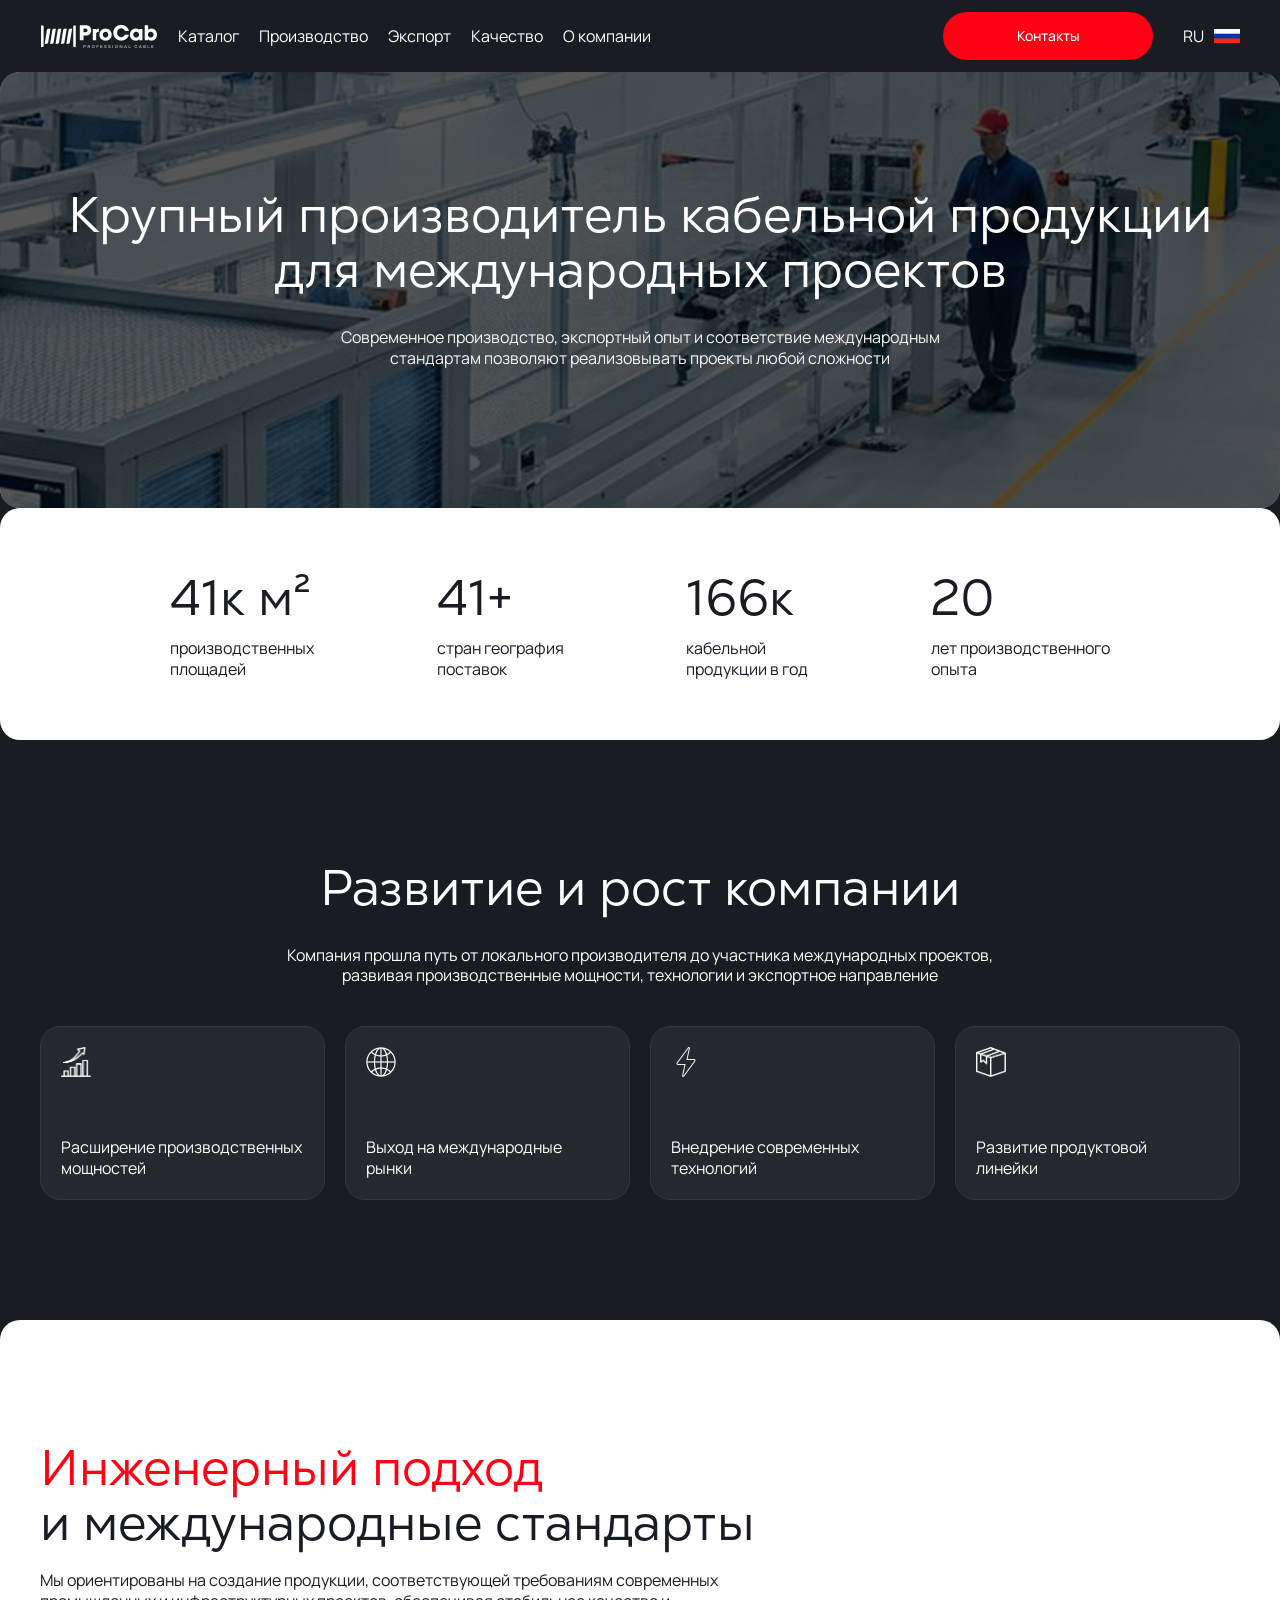
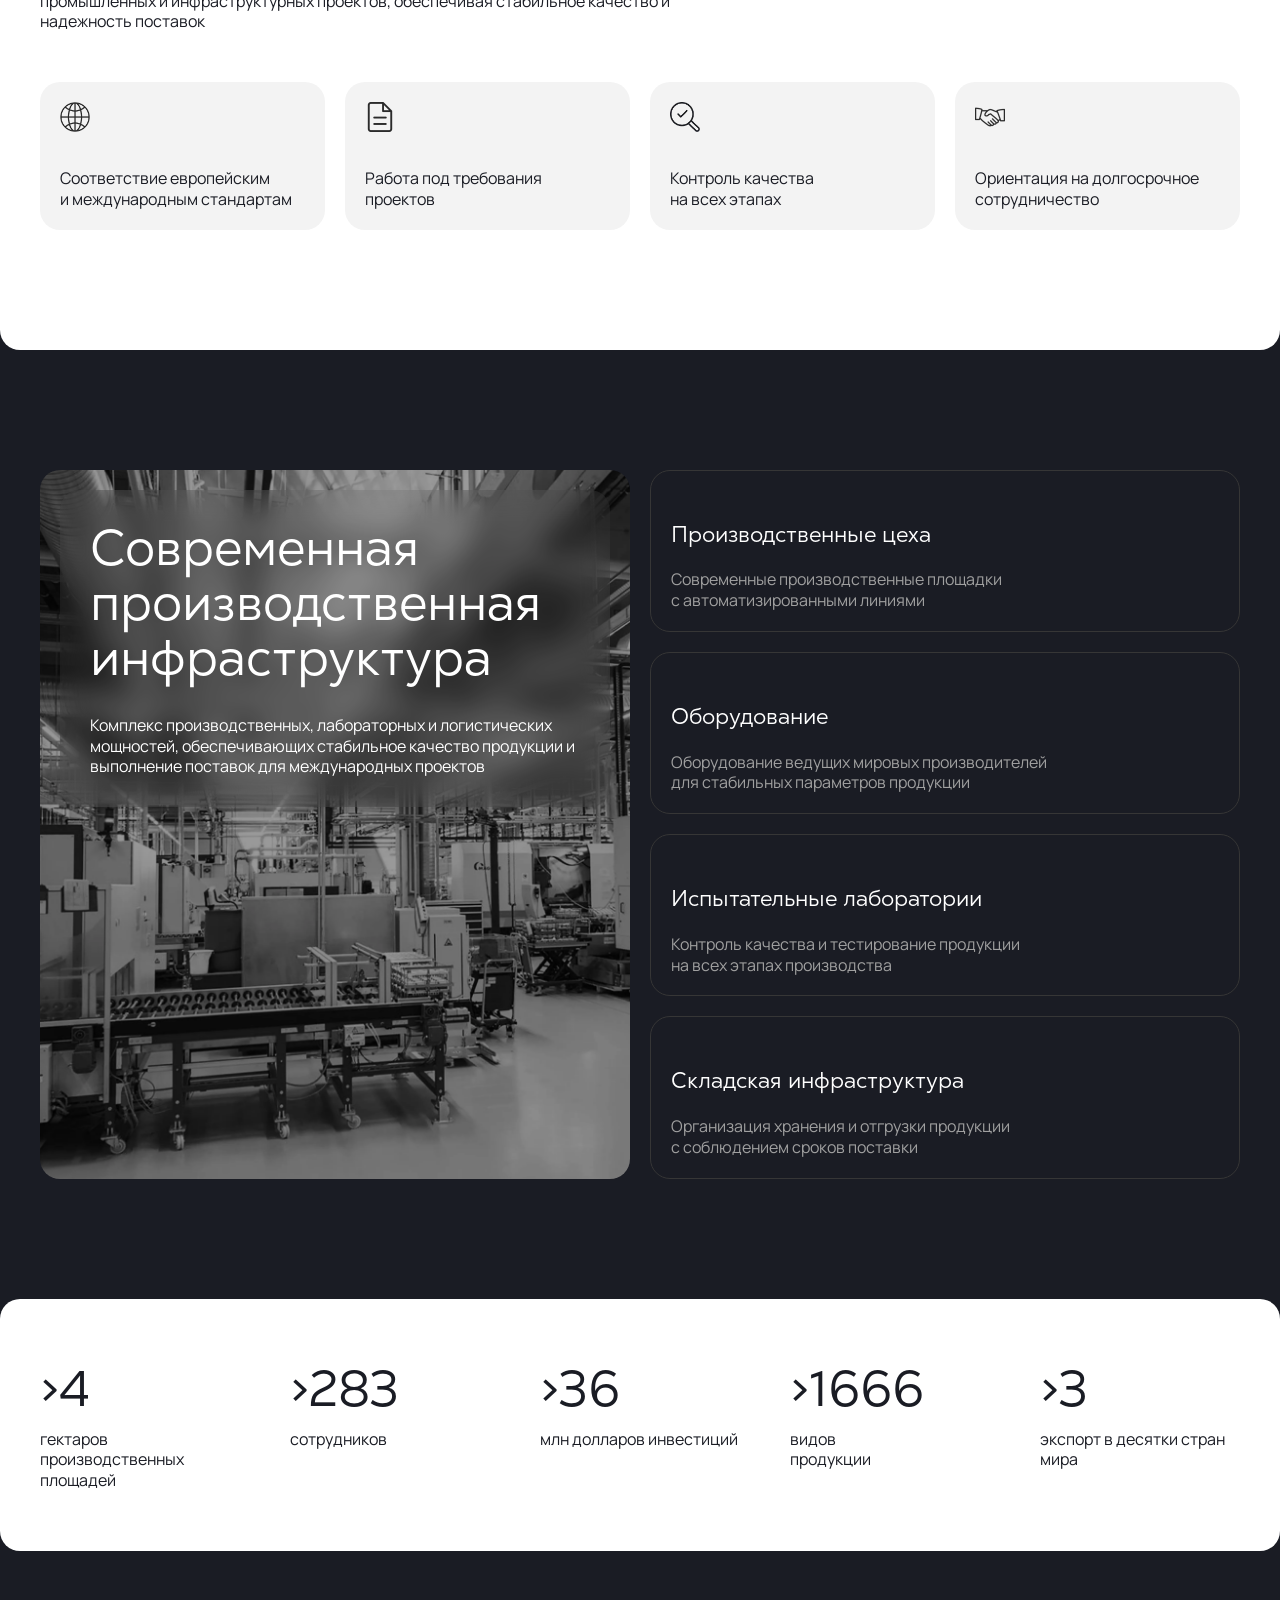
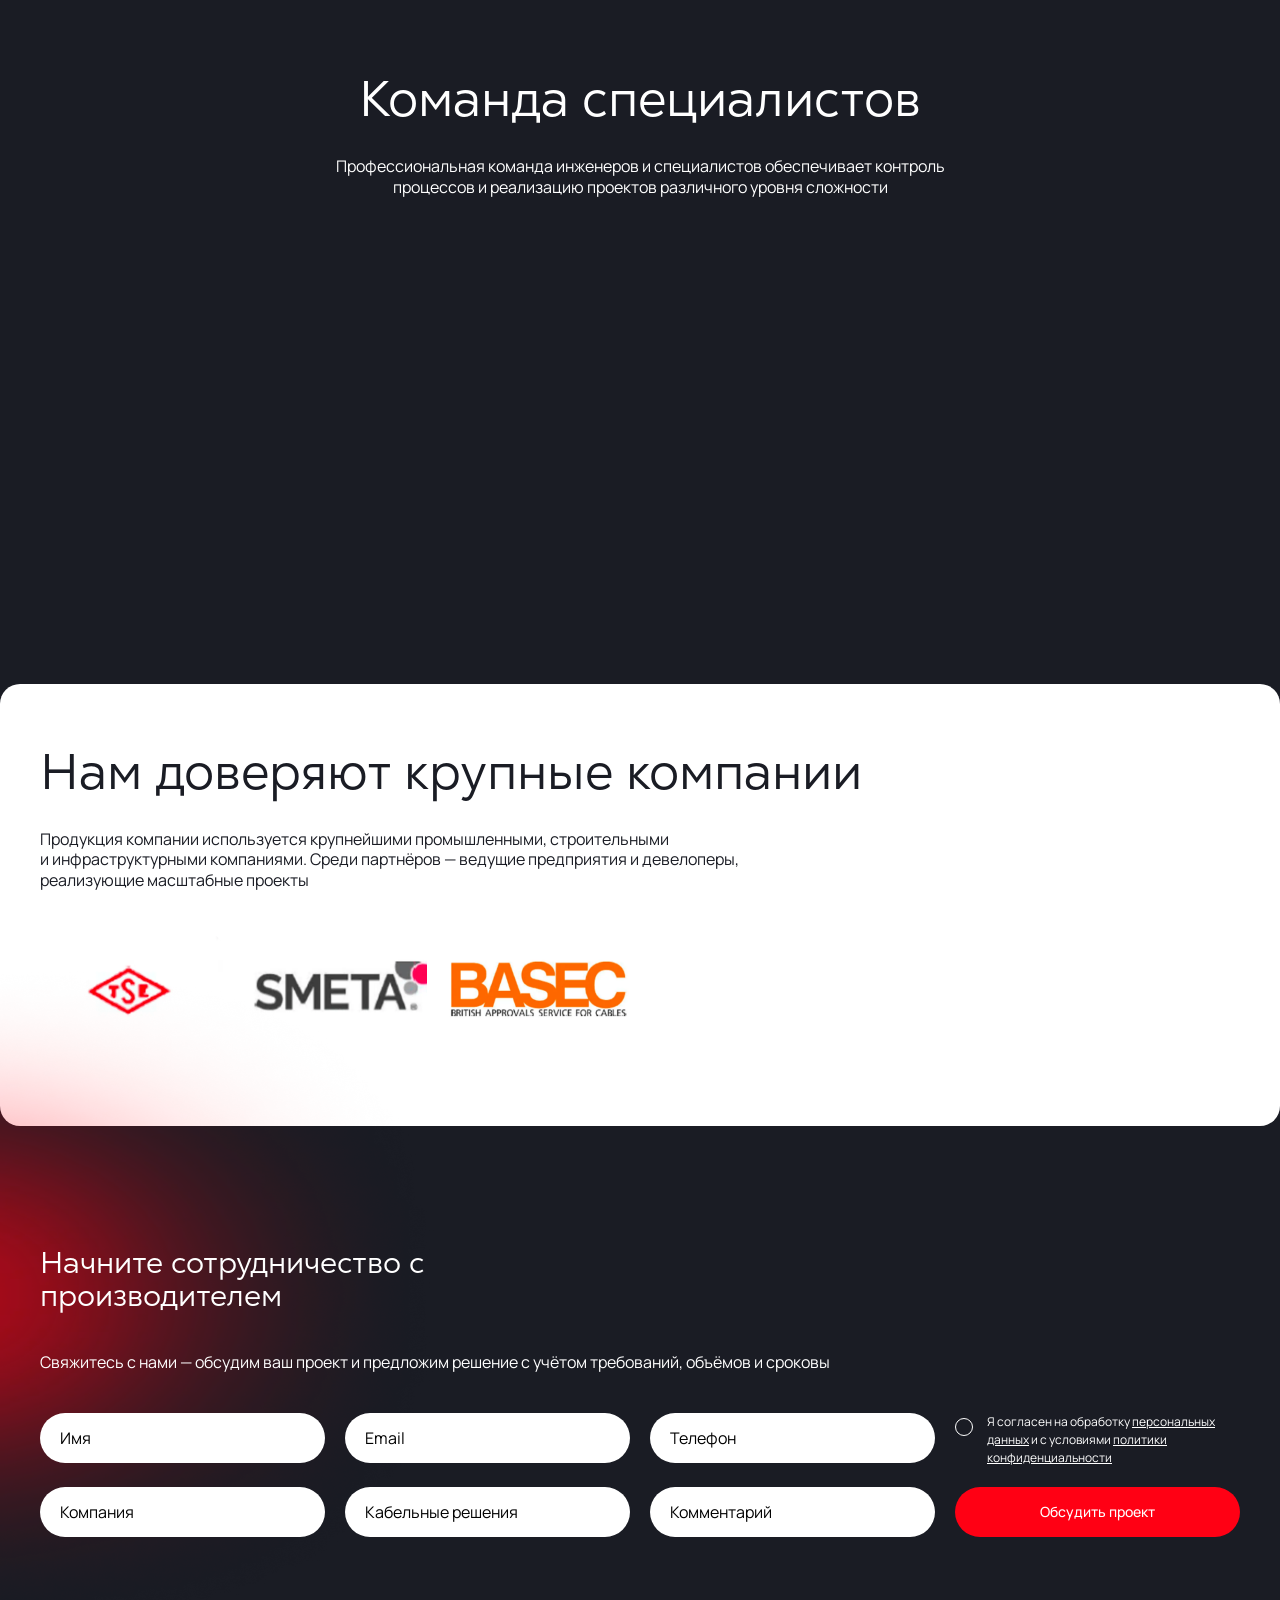
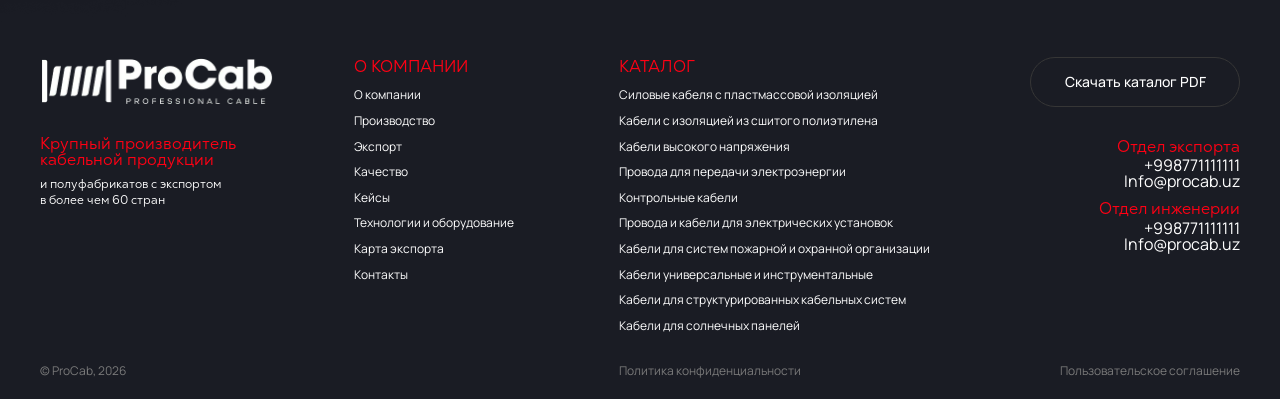
==== commit dd568e1f: "upd" ====
--- a/about.html
+++ b/about.html
@@ -77,8 +77,7 @@
 
 <section class="default-banner about-banner">
   <div class="banner-back">
-    <img class="banner-back-pc" src="./img/banner-back-pc.webp" alt="">
-    <img class="banner-back-mobile" src="./img/banner-back-pc.webp" alt="">
+    <img src="./img/banner-back-pc.webp" alt="">
   </div>
   <div class="container">
     <div class="banner-content">
@@ -395,9 +394,7 @@
               <strong>
                 Крупный производитель кабельной продукции
               </strong>
-              и полуфабрикатов
-              с экспортом в более чем
-              60 стран
+              и полуфабрикатов с экспортом <br> в более чем 60 стран
             </p>
           </div>
         </div>
--- a/css/style.min.css
+++ b/css/style.min.css
@@ -1,3 +1,3 @@
-@font-face{font-family:"NexaText";src:url("../fonts/nexatext/NexaTextThin.otf") format("opentype");font-weight:100;font-style:normal;font-display:swap}@font-face{font-family:"NexaText";src:url("../fonts/nexatext/NexaTextThinItalic.otf") format("opentype");font-weight:100;font-style:italic;font-display:swap}@font-face{font-family:"NexaText";src:url("../fonts/nexatext/NexaTextExtraLight.otf") format("opentype");font-weight:200;font-style:normal;font-display:swap}@font-face{font-family:"NexaText";src:url("../fonts/nexatext/NexaTextExtraLightItalic.otf") format("opentype");font-weight:200;font-style:italic;font-display:swap}@font-face{font-family:"NexaText";src:url("../fonts/nexatext/NexaTextLight.otf") format("opentype");font-weight:300;font-style:normal;font-display:swap}@font-face{font-family:"NexaText";src:url("../fonts/nexatext/NexaTextLightItalic.otf") format("opentype");font-weight:300;font-style:italic;font-display:swap}@font-face{font-family:"NexaText";src:url("../fonts/nexatext/NexaTextBook.otf") format("opentype");font-weight:400;font-style:normal;font-display:swap}@font-face{font-family:"NexaText";src:url("../fonts/nexatext/NexaTextBookItalic.otf") format("opentype");font-weight:400;font-style:italic;font-display:swap}@font-face{font-family:"NexaText";src:url("../fonts/nexatext/NexaTextRegular.otf") format("opentype");font-weight:500;font-style:normal;font-display:swap}@font-face{font-family:"NexaText";src:url("../fonts/nexatext/NexaTextRegularItalic.otf") format("opentype");font-weight:500;font-style:italic;font-display:swap}@font-face{font-family:"NexaText";src:url("../fonts/nexatext/NexaTextBold.otf") format("opentype");font-weight:700;font-style:normal;font-display:swap}@font-face{font-family:"NexaText";src:url("../fonts/nexatext/NexaTextBoldItalic.otf") format("opentype");font-weight:700;font-style:italic;font-display:swap}@font-face{font-family:"NexaText";src:url("../fonts/nexatext/NexaTextExtraBold.otf") format("opentype");font-weight:800;font-style:normal;font-display:swap}@font-face{font-family:"NexaText";src:url("../fonts/nexatext/NexaTextExtraBoldItalic.otf") format("opentype");font-weight:800;font-style:italic;font-display:swap}@font-face{font-family:"NexaText";src:url("../fonts/nexatext/NexaTextBlack.otf") format("opentype");font-weight:900;font-style:normal;font-display:swap}@font-face{font-family:"NexaText";src:url("../fonts/nexatext/NexaTextBlackItalic.otf") format("opentype");font-weight:900;font-style:italic;font-display:swap}@font-face{font-family:"NexaText";src:url("../fonts/nexatext/NexaTextHeavy.otf") format("opentype");font-weight:950;font-style:normal;font-display:swap}@font-face{font-family:"NexaText";src:url("../fonts/nexatext/NexaTextHeavyItalic.otf") format("opentype");font-weight:950;font-style:italic;font-display:swap}*{box-sizing:border-box}body,h1,h2,h3,h4,p,figure,blockquote,dl,dd{margin:0}ul[role=list],ol[role=list]{list-style:none}html:focus-within{scroll-behavior:smooth}body{min-height:100vh;text-rendering:optimizeSpeed;line-height:1.5}a:not([class]){-webkit-text-decoration-skip:ink;text-decoration-skip-ink:auto}img,picture{max-width:100%;display:block}input,button,textarea,select{font:inherit;box-shadow:none;outline:none}@media(prefers-reduced-motion: reduce){html:focus-within{scroll-behavior:auto}*,*::before,*::after{animation-duration:.01ms !important;animation-iteration-count:1 !important;transition-duration:.01ms !important;scroll-behavior:auto !important}}:root{--swiper-navigation-size: 0}*{font-family:"Manrope";color:#1a1c24}a{transition:.3s;text-decoration:none}strong,span{font-size:inherit;letter-spacing:inherit;line-height:inherit;font-family:inherit}p{font-weight:400;font-size:16px;line-height:130%;width:100%}h1,.h1{font-weight:400;font-size:50px;line-height:110%;text-align:center;font-family:"NexaText";margin-bottom:30px;width:100%}h1 strong,.h1 strong{color:#ff0014;font-weight:inherit}h2,.h2{font-family:"NexaText";font-weight:400;font-size:50px;line-height:110%;margin-bottom:30px;width:100%}h2 strong,.h2 strong{color:#ff0014;font-weight:inherit}h3,.h3{font-family:"NexaText";font-weight:400;font-size:22px;line-height:130%;margin:30px 0 20px}h3:first-child,.h3:first-child{margin-top:0}h3:last-child,.h3:last-child{margin-bottom:0}.title-colored-white h2,.title-colored-white .h2,.title-colored-white h1,.title-colored-white .h1{color:#fff}.title-colored{width:100%}.description{width:100%;margin-bottom:40px}.description-white p{color:#fff}.title-small{width:100%}.title-small h2,.title-small .h2{font-size:26px}.title-small-white h2,.title-small-white .h2{color:#fff}.buttons-wrapper{display:flex;width:100%;justify-content:center;margin-top:40px}.buttons-wrapper .btn{max-width:325px}.card-title:not(p){font-family:"NexaText";font-weight:400;font-size:22px;line-height:130%;margin-bottom:15px}a.card-title:hover{color:#ff0014}.sr-only{position:absolute;width:1px;height:1px;padding:0;margin:-1px;overflow:hidden;clip:rect(0, 0, 0, 0);white-space:nowrap;border:0}body{background-color:#1a1c24}body::-webkit-scrollbar{width:6px;background-color:#1a1c24}body::-webkit-scrollbar-thumb{border-radius:20px;background-color:#ff0014}body.modal-open{overflow:hidden}body.admin-bar header{top:20px}.dark-section{margin:120px 0}main{min-height:70vh}.animate-block{opacity:0;width:100%;transition:opacity .8s cubic-bezier(0.4, 0, 0.2, 1),transform .8s cubic-bezier(0.4, 0, 0.2, 1)}.animate-block[data-animation=fade-up]{transform:translateY(50px)}.animate-block[data-animation=fade-left]{transform:translateX(-50px)}.animate-block[data-animation=fade-right]{transform:translateX(50px)}.animate-block[data-animation=fade]{transform:translateY(0)}.animate-block[data-animation=scale]{transform:scale(0.8)}.animate-block.animated{opacity:1;transform:translateX(0) translateY(0) scale(1)}.logo{display:flex;width:-moz-fit-content;width:fit-content}.logo img{-o-object-fit:contain;object-fit:contain;width:100%}.card-item{display:flex;padding:20px;border-radius:20px;flex-direction:column;border:1px solid #363636;background-color:#262830;justify-content:space-between}.card-item .card-icon{width:100%}.card-item .card-icon img{width:30px;height:30px;-o-object-fit:contain;object-fit:contain}.card-item .card-title{color:#fff}.container{margin:0 auto;display:flex;flex-wrap:wrap;max-width:1360px;width:100%}.container-fluid{max-width:100%;width:100%}.d-flex{display:flex;flex-wrap:wrap}.justify-between{justify-content:space-between}.justify-end{justify-content:flex-end}.flex-column{flex-direction:column}.row{display:flex;margin:0 -10px;width:calc(100% + 20px);flex-wrap:wrap}[class*=col-]{padding:0 10px}.col-lg-1{width:8.33333333%}.col-lg-2{width:16.66666667%}.col-lg-3{width:25%}.col-lg-4{width:33.33333333%}.col-lg-5{width:41.66666667%}.col-lg-6{width:50%}.col-lg-7{width:58.33333333%}.col-lg-8{width:66.66666667%}.col-lg-9{width:75%}.col-lg-10{width:83.33333333%}.col-lg-11{width:91.66666667%}.col-lg-12{width:100%}@media(max-width: 1430px){.container{padding:0 40px}}@media(max-width: 1024px){.row{margin:0 -12px;width:calc(100% + 24px)}[class*=col-]{padding:0 12px}.col-md-1{width:8.33333333%}.col-md-2{width:16.66666667%}.col-md-3{width:25%}.col-md-4{width:33.33333333%}.col-md-5{width:41.66666667%}.col-md-6{width:50%}.col-md-7{width:58.33333333%}.col-md-8{width:66.66666667%}.col-md-9{width:75%}.col-md-10{width:83.33333333%}.col-md-11{width:91.66666667%}.col-md-12{width:100%}.container{padding:0 20px}}@media(max-width: 600px){.col-m-1{width:8.33333333%}.col-m-2{width:16.66666667%}.col-m-3{width:25%}.col-m-4{width:33.33333333%}.col-m-5{width:41.66666667%}.col-m-6{width:50%}.col-m-7{width:58.33333333%}.col-m-8{width:66.66666667%}.col-m-9{width:75%}.col-m-10{width:83.33333333%}.col-m-11{width:91.66666667%}.col-m-12{width:100%}.container{padding:0 30px}}.btn{display:flex;justify-content:center;align-items:center;font-weight:500;font-size:14px;line-height:130%;padding:0 20px;height:50px;width:100%;max-width:210px;transition:.3s;cursor:pointer;border-radius:30px}.btn-red{color:#fff;background-color:#ff0014;height:48px;border:1px solid rgba(0,0,0,0)}.btn-red:hover{background-color:rgba(0,0,0,0);border-color:#363636}.btn-bordered{border:1px solid #363636;color:#fff;background-color:rgba(0,0,0,0)}.btn-bordered:hover{background-color:#ff0014;border-color:#ff0014}input[type=text],input[type=phone],input[type=email],input[type=tel]{height:50px;padding:0 20px;font-weight:400;font-size:16px;line-height:130%;color:#000;border-radius:30px;border:none}input[type=text]::-moz-placeholder, input[type=phone]::-moz-placeholder, input[type=email]::-moz-placeholder, input[type=tel]::-moz-placeholder{font-weight:inherit;font-size:inherit;line-height:inherit;letter-spacing:inherit;color:inherit}input[type=text]::placeholder,input[type=phone]::placeholder,input[type=email]::placeholder,input[type=tel]::placeholder{font-weight:inherit;font-size:inherit;line-height:inherit;letter-spacing:inherit;color:inherit}input{max-width:100%;width:100%;border-radius:0}input[type=submit],input[type=button]{height:50px;transition:.3s;cursor:pointer;border:1px solid rgba(0,0,0,0);background-color:#ff0014;color:#fff;border-radius:30px;font-weight:500;font-size:14px;line-height:130%}input[type=submit]:hover,input[type=button]:hover{background-color:rgba(0,0,0,0);border-color:#363636;color:#fff}textarea{max-width:100%;width:100%;resize:none;background-color:rgba(0,0,0,0);border-color:#fff;border-width:0 0 1px 0;border-radius:0}textarea::-webkit-scrollbar{width:0;display:none}textarea::-moz-placeholder{font-weight:inherit;font-size:inherit;line-height:inherit;letter-spacing:inherit;color:inherit}textarea::placeholder{font-weight:inherit;font-size:inherit;line-height:inherit;letter-spacing:inherit;color:inherit}@media(max-width: 1024px){input[type=text],input[type=phone],input[type=email],input[type=tel]{font-size:12px;height:37px}}@media(max-width: 600px){input[type=text],input[type=phone],input[type=email],input[type=tel]{padding:0 15px;height:42px}}.footer-menu{display:flex;flex-wrap:wrap;list-style:none;padding:0;margin:0;width:100%}.footer-menu li{display:flex;margin-bottom:10px;width:100%}.footer-menu li:last-of-type{margin-bottom:0}.footer-menu li a{font-weight:400;font-size:16px;line-height:130%;color:#fff}.footer-menu li a:hover{color:#ff0014}.main-menu{padding:0;display:flex;list-style:none;margin:0;align-items:center}.main-menu li+li{margin-left:20px}.main-menu li a{font-weight:400;font-size:16px;line-height:130%;color:#fff}.main-menu li a:hover{color:#ff0014}.slider-section{max-width:100%;position:relative;overflow:hidden}.slider-section .title-colored{position:relative}.slider-wrapper{max-width:100%;position:relative;width:100%;overflow:hidden}.swiper-slide{transition:.3s}.swiper-button{width:62px;height:62px;background-repeat:no-repeat;background-position:center;background-size:27px;background-image:url(../img/icons/slider-arrow.svg);transition:.3s;border-radius:50%;top:0;border:1px solid #5f6066}.swiper-button:hover{background-image:url(../img/icons/slider-arrow-hover.svg);background-color:#fff}.swiper-button-next{right:0;transform:scaleX(-1)}.swiper-button-prev{left:unset;right:80px}@keyframes fadeIn{from{opacity:0}to{opacity:1}}.modal-dialog{position:fixed;right:0;top:0;z-index:9999;opacity:0;width:100%;height:100%;overflow-y:auto;justify-content:center;align-items:center;visibility:hidden;transition:opacity .5s ease-in-out;display:flex;-webkit-backdrop-filter:blur(7.5px);backdrop-filter:blur(7.5px);background:rgba(0,0,0,.15);margin:0}.modal-dialog .modal-body{width:100%;margin:auto;position:relative;overflow:hidden;background-color:#1a1c24;border-radius:30px;border:1px solid #535353}.modal-dialog .modal-body *{color:#fff}.modal-dialog.modal-closing{opacity:0;transition:.5s}.modal-dialog.modal-opening{opacity:1;display:flex;animation:fadeIn .5s ease;visibility:visible;pointer-events:initial}.modal-dialog .modal-content{width:100%;background-color:rgba(0,0,0,0);border:none;box-shadow:none}.modal-dialog .modal-open{overflow:hidden;pointer-events:none}.modal-dialog .modal-close{position:absolute;right:30px;top:30px;border:none;cursor:pointer;background-color:rgba(0,0,0,0);background-image:url(../img/icons/close-modal.svg);background-repeat:no-repeat;background-position:center;background-size:contain;width:30px;height:30px;padding:0;z-index:1}.open-modal-dialog{cursor:pointer}.modal-certificate .modal-body{padding:40px;max-width:1190px}.modal-certificate .certificate-wrapper{display:grid;grid-template-columns:1fr 1.24fr;grid-gap:30px;width:100%}.modal-certificate .certificate-wrapper .certificate-img img{height:626px;width:100%;border-radius:20px;-o-object-fit:cover;object-fit:cover}.modal-certificate .certificate-wrapper .certificate-content .certificate-title{font-size:50px;line-height:110%;margin-bottom:40px}.modal-certificate .certificate-wrapper .certificate-content .certificate-description p{max-width:525px}.wpcf7 form .wpcf7-response-output{padding:0 !important;border:none !important}.wpcf7 form .smart-captcha{display:none}.wpcf7 form .wpcf7-not-valid-tip{display:none}.wpcf7 form .wpcf7-not-valid{border-color:#dc3232 !important}.wpcf7 form .hidden-fields-container{display:none}.wpcf7 form .wpcf7-spinner{display:none}.wpcf7 form br{display:none}.wpcf7 form input[type=checkbox]{position:absolute;opacity:0;width:0;height:0;margin:0;padding:0;pointer-events:none}.wpcf7 form .wpcf7-acceptance{max-width:100%}.wpcf7 form .wpcf7-acceptance .wpcf7-list-item{margin:0}.wpcf7 form .wpcf7-acceptance .wpcf7-list-item .wpcf7-list-item-label{position:relative;padding-left:32px;cursor:pointer;-webkit-user-select:none;-moz-user-select:none;user-select:none;font-weight:400;font-size:12px;line-height:150%;display:block;color:#fff;height:inherit;max-width:310px}.wpcf7 form .wpcf7-acceptance .wpcf7-list-item .wpcf7-list-item-label a{color:inherit;font-size:inherit;line-height:inherit;font-weight:inherit;letter-spacing:inherit;text-decoration:underline}.wpcf7 form .wpcf7-acceptance .wpcf7-list-item .wpcf7-list-item-label a:hover{color:#ff0014}.wpcf7 form .wpcf7-acceptance .wpcf7-list-item .wpcf7-list-item-label::before{content:"";position:absolute;left:0;top:14px;transform:translateY(-50%);width:18px;height:18px;border:1px solid #fff;background-color:rgba(0,0,0,0);transition:all .3s ease;box-sizing:border-box;border-radius:50%}.wpcf7 form .wpcf7-acceptance .wpcf7-list-item .wpcf7-list-item-label::after{content:"";position:absolute;left:0;top:14px;transform:translateY(-50%);width:18px;height:18px;opacity:0;transition:opacity .3s ease;background-repeat:no-repeat;background-position:center;background-size:12px;background-image:url(../img/icons/checkbox-checked-small.svg)}.wpcf7 form .wpcf7-acceptance .wpcf7-list-item input[type=checkbox]:checked+.wpcf7-list-item-label::after{opacity:1}.wpcf7 .wpcf7-response-output{padding:0;margin:0;color:#fff}.wpcf7 .wpcf7-spinner{display:none !important}.wpcf7 .screen-reader-response{display:none}@media(max-width: 1024px){.wpcf7 form input[type=submit],.wpcf7 form input[type=button]{height:37px;font-size:12px}.wpcf7 form .wpcf7-acceptance .wpcf7-list-item .wpcf7-list-item-label{font-size:10px}}@media(max-width: 600px){.wpcf7 form .wpcf7-acceptance .wpcf7-list-item .wpcf7-list-item-label{font-size:8px;max-width:280px}}.main-banner{overflow:hidden;display:flex;justify-content:center;height:770px;position:relative}.main-banner:before{content:"";display:block;width:100%;height:240px;background-repeat:no-repeat;background-position:0 0;background-size:100% 100%;background-image:url(../img/main-banner-decor.svg);position:absolute;top:0;z-index:2}.main-banner .container{position:relative}.main-banner .banner-content{position:relative;z-index:2;padding-top:200px}.main-banner .banner-content .description{margin-bottom:30px}.main-banner .banner-content .description p{max-width:504px;margin:0 auto;text-align:center}.main-banner .banner-content .banner-buttons{display:flex;align-items:center;justify-content:center;width:100%}.main-banner .banner-content .banner-buttons .btn:nth-of-type(1){margin-right:10px}.main-banner .banner-content .banner-buttons .btn:nth-of-type(2){margin-left:10px}.main-banner .banner-image{position:absolute;max-width:744px;width:100%;right:0;z-index:1;bottom:-70px}.main-banner .banner-back video{width:100%;position:absolute;left:0;top:0;z-index:1;-o-object-fit:cover;object-fit:cover;height:100%}@media(max-width: 1260px){.main-banner .banner-image{max-width:604px}}.stats-section{background-color:#fff;border-radius:20px;padding:60px 0}.stats-section .stats-wrapper{width:100%;display:grid;grid-template-columns:repeat(5, 1fr);grid-gap:50px}.stats-section .stats-wrapper .stat-item{display:flex;flex-direction:column;width:-moz-fit-content;width:fit-content}.stats-section .stats-wrapper .stat-item .stat-title{font-family:"NexaText";font-weight:265;font-size:50px;line-height:120%;margin-bottom:10px}@media(max-width: 1260px){.stats-section .stats-wrapper{grid-gap:20px}}.production-section h2{display:flex;flex-direction:column;text-align:center}.production-section .description p{max-width:680px;width:100%;margin:0 auto;text-align:center}.production-section .card-item .card-icon{margin-bottom:60px}.production-section .card-item .card-title{max-width:280px}.production-section .card-item.production-card-blur{background-repeat:no-repeat;background-position:center;background-size:cover;justify-content:flex-end}.production-section .card-item.production-card-blur .card-content{padding:20px;background-color:rgba(255,255,255,.0509803922);-webkit-backdrop-filter:blur(8px);backdrop-filter:blur(8px);border-radius:20px}.production-section .row .col-lg-6{display:grid;grid-gap:20px}.production-section .row .col-lg-6:nth-of-type(2){grid-template-columns:repeat(2, 1fr)}.production-section .row .col-lg-6:nth-of-type(2) .card-item:nth-of-type(1){grid-row:span 2}.full-width-video-section{border-radius:20px;overflow:hidden;height:436px}.full-width-video-section video{height:inherit;width:100%;-o-object-fit:cover;object-fit:cover}.production-process-section{padding:120px 0;background-color:#fff;border-radius:20px}.production-process-section h2{margin-bottom:75px}.production-process-section .process-cards{width:100%;display:grid;grid-template-columns:repeat(2, 1fr);grid-gap:55px 20px;counter-reset:card-counter}.production-process-section .process-cards .process-card{display:grid;grid-template-columns:repeat(2, 1fr);grid-gap:20px;width:100%;background-color:#f3f3f3;border-radius:20px;counter-increment:card-counter;position:relative}.production-process-section .process-cards .process-card .process-card-content{display:flex;flex-direction:column;height:100%;justify-content:flex-end;padding:20px}.production-process-section .process-cards .process-card .process-card-content:before{content:counter(card-counter, decimal-leading-zero);display:flex;width:90px;height:90px;border-radius:50%;background-color:#1a1c24;align-items:center;justify-content:center;font-weight:500;font-size:50px;line-height:130%;color:#fff;position:absolute;top:-45px;left:0}.production-process-section .process-cards .process-card .process-card-content .card-description p{max-width:270px}.production-process-section .process-cards .process-card .process-card-image img{width:100%;height:100%;-o-object-fit:cover;object-fit:cover}@media(max-width: 1260px){.production-process-section .process-cards .process-card .process-card-content:before{font-size:30px;width:70px;height:70px}}.certificates-section h2{text-align:center}.certificates-section .description p{text-align:center;max-width:425px;margin:0 auto}.certificates-section .certificates-grid{display:grid;grid-template-columns:repeat(6, 1fr);grid-gap:20px;width:100%}.certificates-section .certificates-grid .certificate-item .certificate-img{border-radius:20px;background-color:#fff;overflow:hidden;display:flex;justify-content:center;align-items:center;margin-bottom:20px;width:100%;padding:5px 0}.certificates-section .certificates-grid .certificate-item .certificate-img img{height:105px;-o-object-fit:cover;object-fit:cover}@media(max-width: 1260px){.certificates-section .certificates-grid .certificate-item .certificate-img img{-o-object-fit:contain;object-fit:contain}}.blog-section h2{text-align:center}.blog-section .description p{max-width:480px;margin:0 auto;text-align:center}.quality-section{padding:60px 0;background-color:#fff;border-radius:20px;position:relative;z-index:1}.quality-section .quality-content{background-repeat:no-repeat;background-position:center;background-size:cover;border-radius:20px;overflow:hidden;height:100%;padding:20px;min-height:500px}.quality-section .quality-content .content-wrapper{padding:30px;border-radius:20px;width:100%;-webkit-backdrop-filter:blur(14px);backdrop-filter:blur(14px);background:rgba(84,84,84,.15)}.quality-section .quality-content .content-wrapper .description-white p{color:#a0a0a0}.quality-section .quality-content .content-wrapper .btn{max-width:325px}.quality-section .quality-content .content-wrapper .btn:hover{border-color:#d8d8d8}.quality-section .quality-steps{counter-reset:step-counter;width:100%}.quality-section .quality-steps .step-item{width:100%;margin-bottom:20px;counter-increment:step-counter}.quality-section .quality-steps .step-item:last-of-type{margin-bottom:0}.quality-section .quality-steps .step-item:before{content:counter(step-counter, decimal-leading-zero);font-weight:500;font-size:50px;line-height:130%;color:#000;margin-bottom:10px}.quality-section .quality-steps .step-item .card-title{color:#000;margin-bottom:20px}.quality-section .quality-steps .step-item .step-description p{color:#a0a0a0}.quality-section.dark-section{background-color:rgba(0,0,0,0);padding:120px 0;margin:0}.quality-section.dark-section:before{content:"";display:block;width:348px;height:488px;background-repeat:no-repeat;background-position:0 0;background-size:100% 100%;background-image:url(../img/migration-map-decor-img.webp);position:absolute;bottom:-300px;right:0;z-index:-1;transform:scaleX(-1)}.quality-section.dark-section .quality-content .content-wrapper .description-white p{color:#fff}.quality-section.dark-section .quality-steps .step-item:before{color:#fff}.quality-section.dark-section .quality-steps .step-item .card-title{color:#fff}.migration-map-section{padding:120px 0}.migration-map-section h2{text-align:center}.migration-map-section .description p{max-width:725px;margin:0 auto;text-align:center}.migration-map-section .map-wrapper{position:relative;height:609px;width:100%}.migration-map-section .map-wrapper .map-image{position:absolute;top:0;left:0;transition:opacity 1s ease;height:inherit;width:100%}.migration-map-section .map-wrapper .map-image:first-child{position:relative}.migration-map-section .benefits-block{width:100%;display:grid;grid-template-columns:repeat(4, 1fr);grid-gap:20px;margin-top:75px}.migration-map-section .benefits-block .card-item .card-icon{margin-bottom:30px}.product-section{background-color:#fff;padding:120px 0;border-radius:20px}.product-section .product-head .btn:hover{color:#1a1c24}.product-section .products-grid{width:100%;display:grid;grid-template-columns:repeat(4, 1fr);grid-gap:20px}.product-section .products-grid .product-head{grid-column:span 2;grid-row:span 1}.product-section .products-grid .product-card{width:100%;height:100%;border-radius:20px;overflow:hidden;background-color:#f3f3f3;display:flex;flex-direction:column;transition:.3s}.product-section .products-grid .product-card:hover{transform:translateY(-5px)}.product-section .products-grid .product-card .product-card-image{width:100%;margin-bottom:15px}.product-section .products-grid .product-card .product-card-image img{width:100%;height:317px;-o-object-fit:cover;object-fit:cover}.product-section .products-grid .product-card .card-content{display:flex;flex-direction:column;width:100%;padding:0 20px 20px;justify-content:space-between;flex:1}.product-section .products-grid .product-card .card-content .card-title{margin-bottom:auto}.product-section .products-grid .product-card .card-content .card-description{margin:15px 0;min-height:41px}.product-section .products-grid .product-card .card-content .card-attributes{width:100%;display:grid;grid-template-columns:repeat(2, 1fr);grid-gap:20px;justify-self:flex-end}.product-section .products-grid .product-card .card-content .card-attributes .attribute{height:36px;display:flex;align-items:center;justify-content:center;width:100%;border-radius:18px;background-color:#fff;font-weight:500;font-size:16px;line-height:130%}@media(max-width: 1260px){.product-section .products-grid{grid-template-columns:repeat(3, 1fr)}.product-section .products-grid .product-head{grid-column:span 1}}.partners-company-section{position:relative;padding:120px 0}.partners-company-section:before{content:"";display:block;width:348px;height:488px;background-repeat:no-repeat;background-position:0 0;background-size:100% 100%;background-image:url(../img/migration-map-decor-img.webp);position:absolute;top:-120px;left:0}.partners-company-section h2{text-align:center;margin-bottom:50px}@media(max-width: 1260px){.partners-company-section h2{text-align:start;max-width:85%}}.cooperation-process-section{margin-top:0;position:relative}.cooperation-process-section:after{content:"";display:block;width:400px;height:600px;background-repeat:no-repeat;background-position:100% 100%;background-size:contain;background-image:url(../img/cooperation-process-decor.webp);position:absolute;bottom:-200px;right:0;z-index:-1}.cooperation-process-section h2{text-align:center}.cooperation-process-section .description p{max-width:360px;margin:0 auto;text-align:center}.cooperation-process-section .process-grid{width:100%;display:grid;grid-template-columns:repeat(4, 1fr);grid-gap:20px;counter-reset:card-counter}.cooperation-process-section .process-grid .process-item{padding:20px;border-radius:20px;border:1px solid #363636;counter-increment:card-counter;display:flex;flex-direction:column;justify-content:space-between;height:100%;background-color:#1a1c24}.cooperation-process-section .process-grid .process-item:first-of-type,.cooperation-process-section .process-grid .process-item:nth-of-type(2){grid-column:span 2}.cooperation-process-section .process-grid .process-item:first-of-type .card-description p,.cooperation-process-section .process-grid .process-item:nth-of-type(2) .card-description p{max-width:65%}.cooperation-process-section .process-grid .process-item:last-of-type{justify-content:flex-end;border:none;padding:0;background-color:rgba(0,0,0,0)}.cooperation-process-section .process-grid .process-item:last-of-type .card-description{margin-bottom:25px}.cooperation-process-section .process-grid .process-item .card-description p{color:#fff}.cooperation-process-section .process-grid .process-item .btn{max-width:100%}.cooperation-process-section .process-grid .process-item .process-item-content:before{content:counter(card-counter, decimal-leading-zero);display:block;font-family:"NexaText";font-size:26px;line-height:130%;color:#fff;margin-bottom:40px}.cooperation-process-section .process-grid .process-item .process-item-content .card-title{color:#fff;margin-bottom:20px}.partner-advantages-section{background-color:#fff;padding:120px 0;border-radius:20px;position:relative;z-index:1}.partner-advantages-section h2{margin-bottom:20px}.partner-advantages-section .description{display:flex;width:100%;justify-content:space-between;margin-bottom:50px}.partner-advantages-section .description p{max-width:60%}.partner-advantages-section .description .btn-bordered{color:#000;max-width:325px;border-color:#d8d8d8}.partner-advantages-section .description .btn-bordered:hover{color:#fff}.partner-advantages-section .advantages-grid{display:grid;grid-gap:20px;grid-template-columns:1fr 1fr 2.06fr;width:100%}.partner-advantages-section .advantages-grid .advantage-card{height:116px;border-radius:20px;padding:20px;background-color:#f3f3f3;display:flex;flex-direction:column;justify-content:space-between}.partner-advantages-section .advantages-grid .advantage-card .card-icon{width:100%;margin-bottom:36px}.partner-advantages-section .advantages-grid .advantage-card .card-icon img{width:30px;height:30px;-o-object-fit:contain;object-fit:contain}.callback-section{margin:120px 0 0;position:relative}.callback-section:before{content:"";display:block;width:348px;height:488px;background-repeat:no-repeat;background-position:0 0;background-size:100% 100%;background-image:url(../img/migration-map-decor-img.webp);position:absolute;top:-300px;left:0;z-index:-1}.callback-section h2{font-size:30px;margin-bottom:40px;max-width:580px}.callback-section .form-wrapper{width:100%}.callback-section .form-wrapper .wpcf7{width:100%}.callback-section .form-wrapper .wpcf7 form{width:100%}.callback-section .form-wrapper .wpcf7 form>p{display:grid;grid-template-columns:repeat(4, 1fr);width:100%;grid-gap:20px}.callback-section-decor-right:before{left:unset;right:0;transform:scaleX(-1)}.callback-section-light{background-color:#fff;padding:60px 0;border-radius:20px;z-index:1;margin:0}.callback-section-light:before{display:none}.callback-section-light h2{color:#000;margin-bottom:30px}.callback-section-light .description p{color:#000}.callback-section-light .wpcf7 form .wpcf7-acceptance .wpcf7-list-item .wpcf7-list-item-label{color:#000}.callback-section-light .wpcf7 form .wpcf7-acceptance .wpcf7-list-item .wpcf7-list-item-label:before{border-color:#000}.callback-section-light .wpcf7 form .wpcf7-acceptance .wpcf7-list-item .wpcf7-list-item-label:after{background-image:url(../img/icons/checkbox-checked-small-black.svg)}.callback-section-light form input[type=text],.callback-section-light form input[type=phone],.callback-section-light form input[type=email],.callback-section-light form input[type=tel]{background-color:#f3f3f3}.default-banner{height:436px;margin-top:72px;position:relative;border-radius:20px;overflow:hidden}.default-banner:after{content:"";display:block;width:100%;height:100%;position:absolute;top:0;left:0;background-color:rgba(0,0,0,.66)}.default-banner .banner-back{position:absolute;top:0;left:0;width:100%;height:100%}.default-banner .banner-back img{width:100%;height:100%;-o-object-fit:cover;object-fit:cover}.default-banner .banner-back .banner-back-mobile{display:none}.default-banner .container{height:inherit}.default-banner .yoast-breadcrumbs{margin-bottom:100px}.default-banner .banner-content{width:100%;height:inherit;position:relative;z-index:1;padding:15px 0 40px;display:flex;flex-direction:column;justify-content:center;align-items:center}.default-banner .banner-content h1{color:#fff;text-align:center}.default-banner .description{margin-bottom:0}.default-banner .description p{text-align:center;margin:0 auto;color:#f8f8f8}.default-banner .btn{margin:30px auto 0;border-color:#fff}.default-banner .btn:hover{border-color:#ff0014}.default-banner:has(.yoast-breadcrumbs) .banner-content{display:block}@media(max-width: 600px){.default-banner .banner-back .banner-back-pc{display:none}.default-banner .banner-back .banner-back-mobile{display:block}}.blog-card{background-color:#fff;border-radius:20px;overflow:hidden;height:100%;display:flex;flex-direction:column;padding-bottom:20px}.blog-card .blog-card-image{position:relative}.blog-card .blog-card-image img{height:317px;width:100%;-o-object-fit:cover;object-fit:cover;border-radius:20px}.blog-card .blog-card-image .card-date{padding:8px 12px;display:flex;align-items:center;justify-content:center;width:-moz-fit-content;width:fit-content;background-color:#fff;border-radius:18px;position:absolute;top:20px;left:20px;font-weight:500}.blog-card .card-content{padding:15px 20px 0;margin-bottom:30px}.blog-card .card-content .card-description{width:100%}.blog-card .card-content .card-description p{overflow:hidden;text-overflow:ellipsis;display:-moz-box;display:-webkit-box;-webkit-line-clamp:1;-webkit-box-orient:vertical;line-clamp:1;box-orient:vertical}.blog-card .card-button{width:100%;padding:0 20px;margin-top:auto}.blog-card .card-button .btn{color:#000;max-width:100%;border-color:#d8d8d8}.blog-card .card-button .btn:hover{color:#fff}.partner-card{background-color:#f3f3f3;border-radius:20px;display:grid;grid-template-columns:repeat(2, 1fr);grid-gap:20px;width:100%;padding:40px 20px}.partner-card .partner-card-image img{height:100%;width:100%;-o-object-fit:cover;object-fit:cover;border-radius:20px}.partner-card .partner-card-content{display:flex;flex-direction:column;justify-content:space-between;width:100%}.partner-card .partner-card-content .partner-card-title{font-family:"NexaText";font-size:26px;line-height:130%;width:100%;margin-bottom:30px}.partner-card .partner-card-content .partner-card-list{width:100%;display:grid;grid-template-columns:repeat(2, 1fr);grid-gap:20px}.partner-card .partner-card-content .partner-card-list .card-list-item:not(.card-list-item-card) .card-list-item-title{font-weight:400;font-size:16px;line-height:130%;margin-bottom:10px;color:#a0a0a0}.partner-card .partner-card-content .partner-card-list .card-list-item:not(.card-list-item-card) .card-list-item-subtitle{font-weight:400;font-size:13px;line-height:120%;color:#000}.partner-card .partner-card-content .partner-card-list .card-list-item-card{height:50px;display:flex;align-items:center;border-radius:18px;background-color:#fff;border:1px solid #d8d8d8;padding:0 10px;font-size:13px;line-height:130%}.partner-card .partner-card-content .partner-card-list-bottom{margin-top:30px}.partner-card .partner-card-solutions{grid-column:span 2;display:grid;grid-template-columns:repeat(3, 1fr);grid-gap:20px;width:100%}.partner-card .partner-card-solutions .solution-item{padding:20px;border-radius:20px;border:1px solid #d8d8d8;background-color:#fff}.partner-card .partner-card-solutions .solution-item:last-of-type{border:none}.partner-card .partner-card-solutions .solution-item .card-title{margin-bottom:20px}.partner-card .partner-card-solutions .solution-item .solution-content ul{padding-left:10px;margin:0;list-style:none}.partner-card .partner-card-solutions .solution-item .solution-content ul li{font-weight:400;font-size:16px;line-height:130%;display:flex;color:#000}.partner-card .partner-card-solutions .solution-item .solution-content ul li:before{content:"";display:block;width:4px;height:4px;border-radius:50%;background-color:#000;position:relative;top:10px;margin-right:10px}.catalog-card{border-radius:20px;width:100%;overflow:hidden;display:flex;flex-direction:column;background-color:#fff;height:100%}.catalog-card .card-image{width:100%;margin-bottom:20px;flex-shrink:0}.catalog-card .card-image img{height:317px;width:100%;-o-object-fit:cover;object-fit:cover;border-radius:20px}.catalog-card .card-content{width:100%;padding:0 20px 20px;display:flex;flex-direction:column;flex:1}.catalog-card .card-content .card-content-top{width:100%}.catalog-card .card-content .card-content-bottom{width:100%;margin-top:auto}.catalog-card .card-content .card-title{font-size:26px;margin-bottom:10px}.catalog-card .card-content .card-tag{width:100%;margin-bottom:15px;font-weight:400;font-size:16px;line-height:130%;color:#ff0014}.catalog-card .card-content .card-description{width:100%;margin-bottom:30px}.catalog-card .card-content .card-description p{color:#a0a0a0;max-width:564px}.catalog-card .card-content .card-info{width:100%;margin-bottom:30px}.catalog-card .card-content .card-info:last-of-type{margin-bottom:0}.catalog-card .card-content .card-info .card-subtitle{font-family:"NexaText";font-size:18px;line-height:130%;color:#000;margin-bottom:15px;font-weight:500}.catalog-card .card-content .card-applications{display:grid;grid-template-columns:repeat(3, 1fr);grid-gap:10px;width:100%}.catalog-card .card-content .card-applications .application-item{height:55px;display:flex;align-items:center;justify-content:center;width:100%;border-radius:40px;background-color:#f3f3f3;font-weight:500;font-size:14px;line-height:130%;text-align:center;padding:0 18px}.catalog-card .card-content .card-models{display:grid;grid-template-columns:repeat(3, 1fr);grid-gap:10px;width:100%}.catalog-card .card-content .card-models .model{height:55px;display:flex;align-items:center;justify-content:center;width:100%;border-radius:40px;background-color:#1a1c24;color:#fff;font-weight:500;font-size:14px;line-height:130%;text-align:center;padding:0 18px}.catalog-card .card-content .cart-technical-description{width:100%}.catalog-card .card-content .cart-technical-description p{color:#a0a0a0;display:flex;align-items:center;justify-content:space-between;margin-bottom:10px}.catalog-card .card-content .cart-technical-description p:last-of-type{margin-bottom:0}.catalog-card .card-content .cart-technical-description p span{color:inherit}@media(max-width: 1260px){.catalog-card .card-content .card-applications{grid-template-columns:repeat(2, 1fr)}.catalog-card .card-content .card-description p br{display:none}}.category-catalog-card{display:flex;flex-direction:column;height:100%;justify-content:space-between;background-color:#f8f8f8;border-radius:21px;overflow:hidden;padding-bottom:20px}.category-catalog-card .card-content-top .card-image{width:100%;margin-bottom:15px}.category-catalog-card .card-content-top .card-image img{height:317px;width:100%;-o-object-fit:cover;object-fit:cover;border-radius:20px}.category-catalog-card .card-content-top .card-content{padding:0 20px}.category-catalog-card .card-content-top .card-description{margin-bottom:30px}.category-catalog-card .card-button{padding:0 20px}.category-catalog-card .card-button .btn{max-width:100%;color:#1a1c24;border-color:#d8d8d8}.category-catalog-card .card-button .btn:hover{color:#fff}.yoast-breadcrumbs{width:100%}.yoast-breadcrumbs span{font-weight:400;font-size:16px;line-height:30px;color:#fff}.yoast-breadcrumbs span a{font-weight:400;font-size:16px;line-height:30px;color:#fff}.yoast-breadcrumbs span a:hover{color:#ff0014}.yoast-breadcrumbs span span{padding-left:5px;padding-right:5px}.yoast-breadcrumbs span span:first-child{padding-left:0}.yoast-breadcrumbs .breadcrumb_last{font-weight:400;font-size:16px;line-height:30px;color:#fff}@media(max-width: 1600px){.breadcrumbs-wrapper span{font-size:16px}.breadcrumbs-wrapper span .breadcrumb_last{font-size:16px}.breadcrumbs-wrapper span span{font-size:16px;padding-right:8px;padding-left:8px}.breadcrumbs-wrapper span a{font-size:16px}}@media(max-width: 600px){.breadcrumbs-wrapper .yoast-breadcrumbs{text-align:center}.breadcrumbs-wrapper span{line-height:138%}.breadcrumbs-wrapper span .breadcrumb_last{line-height:138%}.breadcrumbs-wrapper span span{line-height:138%}.breadcrumbs-wrapper span a{line-height:138%}}.filters-block{display:flex;flex-wrap:wrap;margin:0 -10px}.filters-block .filter-item{position:relative;cursor:pointer;padding:7px 10px 0;height:-moz-fit-content;height:fit-content}.filters-block .filter-item .filter-head{display:flex;align-items:center;font-weight:400;font-size:12px;line-height:150%;color:#fff}.filters-block .filter-item .filter-head:after{content:"";display:block;width:10px;height:8px;background-repeat:no-repeat;background-position:center;background-size:contain;margin-left:5px;background-image:url(../img/icons/filter-arrow.svg);transition:.3s}.filters-block .filter-item .filter-dropdown{position:absolute;top:100%;width:-moz-max-content;width:max-content;min-width:100%;left:0;opacity:0;visibility:hidden;transform:translateY(-10px);transition:all .3s ease;z-index:10;background-color:#363636;padding:15px;pointer-events:none;border-radius:20px}.filters-block .filter-item .filter-dropdown .filter-option{font-weight:400;font-size:10px;line-height:150%;margin-bottom:10px;color:#898989;border:1px solid #363636}.filters-block .filter-item .filter-dropdown .filter-option:last-child{margin-bottom:0}.filters-block .filter-item.active .filter-head:after{transform:scaleY(-1)}.filters-block .filter-item.active .filter-dropdown{opacity:1;visibility:visible;transform:translateY(0);pointer-events:auto}@media(max-width: 1200px){.filters-block{padding-right:0}}@media(max-width: 1024px){.filters-block{justify-content:flex-start;margin:0 -15px 30px}}@media(max-width: 600px){.filters-block{margin:0 -10px 30px;width:calc(100% + 20px);max-width:unset}.filters-block .filter-item{padding:20px 10px 0;flex:1 1 auto}.filters-block .filter-item .filter-head{font-size:14px}.filters-block .filter-item .filter-dropdown .filter-option{font-size:14px}.filters-block .filter-item:nth-child(1){order:1}.filters-block .filter-item:nth-child(2){order:3}.filters-block .filter-item:nth-child(3){order:2}.filters-block .filter-item:nth-child(4){order:4}}.pagination-wrapper{width:100%;grid-column:span 4;margin-top:24px}.pagination-wrapper ul{padding:0;display:flex;align-items:center;width:100%;justify-content:center;margin:0}.pagination-wrapper ul li{width:62px;height:62px;border-radius:50%;display:flex;align-items:center;justify-content:center;font-family:"Montserrat";color:#fff;font-weight:400;font-size:26px;line-height:120%;transition:.3s;margin-bottom:0;border:1px solid rgba(0,0,0,0)}.pagination-wrapper ul li:before{display:none}.pagination-wrapper ul li a{font-size:inherit;line-height:inherit;letter-spacing:inherit;font-weight:inherit;color:inherit;width:100%;height:100%;border-radius:50%;display:flex;align-items:center;justify-content:center}.pagination-wrapper ul li+li{margin-left:10px}.pagination-wrapper ul li:hover a{background-color:#ff0014;border-color:#ff0014;color:#fff}.pagination-wrapper ul li.current{border-color:#5f6066}@media(max-width: 1260px){.pagination-wrapper{grid-column:span 3}}.gallery-slider-main .image-wrapper{max-width:100%;width:100%}.gallery-slider-main .image-wrapper img{height:485px;width:100%;-o-object-fit:cover;object-fit:cover;border-radius:20px}.gallery-slider-main .swiper-button{top:50%;background-color:#fff;border:none;box-shadow:0 .6px 0 0 #5f6066;background-image:url(../img/icons/slider-arrow-hover.svg)}.gallery-slider-main .swiper-button-prev{left:20px;right:unset}.gallery-slider-main .swiper-button-next{right:20px}.gallery-slider-thumbs{margin-top:20px;overflow:hidden}.gallery-slider-thumbs .swiper-slide{cursor:pointer}.gallery-slider-thumbs .image-wrapper{height:100%;width:100%}.gallery-slider-thumbs .image-wrapper img{width:100%;height:79px;-o-object-fit:cover;object-fit:cover;border-radius:20px}.custom-select{position:relative;height:47px;cursor:pointer;width:-moz-fit-content;width:fit-content}.custom-select .custom-select-head{font-weight:400;font-size:12px;line-height:150%;color:#898989;background-color:#262830;border:1px solid #363636;height:inherit;border-radius:120px;display:flex;align-items:center;justify-content:center;padding:0 12px}.custom-select .custom-select-head:after{content:"";display:block;width:10px;height:8px;background-repeat:no-repeat;background-position:center;background-size:contain;margin-left:17px;background-image:url(../img/icons/filter-arrow.svg);transition:.3s}.custom-select .custom-select-head span{color:inherit;font-weight:inherit;margin-left:3px}.custom-select .custom-select-dropdown{position:absolute;top:calc(100% + 20px);width:-moz-max-content;width:max-content;min-width:100%;left:0;opacity:0;visibility:hidden;transform:translateY(-10px);transition:all .3s ease;z-index:10;background-color:#262830;padding:15px;pointer-events:none;border-radius:20px;border:1px solid #363636}.custom-select .custom-select-dropdown .custom-select-option{font-weight:400;font-size:10px;line-height:150%;margin-bottom:10px;color:#898989}.custom-select .custom-select-dropdown .custom-select-option:last-child{margin-bottom:0}.custom-select.active .custom-select-dropdown{opacity:1;visibility:visible;pointer-events:auto}.migration-map-section-home{position:relative}.migration-map-section-home:before{content:"";display:block;width:348px;height:488px;background-repeat:no-repeat;background-position:0 0;background-size:100% 100%;background-image:url(../img/migration-map-decor-img.webp);position:absolute;top:-120px;left:0}.footer{background-color:#1a1c24;padding:120px 0 15px}.footer .footer-grid{width:100%;display:grid;grid-template-columns:1.2fr 1fr 1.45fr 1fr;grid-gap:20px}.footer .footer-grid .grid-column:last-of-type{display:flex;flex-direction:column;align-items:flex-end}.footer .footer-grid .grid-column:last-of-type .footer-title{text-align:right}.footer .footer-grid .logo{margin-bottom:32px}.footer .footer-grid .logo img{max-width:234px;width:100%;-o-object-fit:contain;object-fit:contain}.footer .footer-grid .footer-description p{font-family:"NexaText";font-size:22px;line-height:130%;color:#fff;max-width:275px;width:100%}.footer .footer-grid .footer-description p strong{color:#ff0014;font-weight:inherit;width:100%;display:block}.footer .footer-grid .footer-nav{width:100%}.footer .footer-grid .footer-title{font-family:"NexaText";font-size:20px;line-height:130%;margin-bottom:5px;color:#ff0014}.footer .footer-grid .btn{margin-bottom:30px}.footer .footer-grid .footer-contact-item{display:flex;flex-direction:column;margin-bottom:15px}.footer .footer-grid .footer-contact-item:last-of-type{margin-bottom:0}.footer .footer-grid .footer-contact-item a{font-weight:400;font-size:16px;line-height:100%;text-align:right;color:#fff;margin-bottom:5px}.footer .footer-grid .footer-contact-item a:hover{color:#ff0014}.footer .footer-bottom{width:100%;display:grid;grid-template-columns:1fr 1.112fr;grid-gap:20px;margin-top:40px}.footer .footer-bottom .footer-column{width:100%}.footer .footer-bottom .footer-copy{font-weight:400;font-size:14px;line-height:130%;color:#7a7a7a}.footer .footer-bottom .footer-links{width:100%;display:flex;justify-content:space-between}.footer .footer-bottom .footer-links a{font-weight:400;font-size:14px;line-height:130%;color:#7a7a7a}.header{position:fixed;top:0;left:0;width:100%;z-index:999;background-color:#1a1c24;padding:12px 0;transition:.3s}.header .logo{margin-right:20px}.header .logo img{max-width:118px}.header .header-wrapper{display:flex;width:100%;justify-content:space-between}.header .header-wrapper .header-left{display:flex;align-items:center;width:65%}.header .header-wrapper .header-right{display:flex;align-items:center;width:35%;justify-content:flex-end}.header .lang-switch{list-style:none;margin:0 0 0 30px;padding:0}.header .lang-switch li{font-weight:400;font-size:16px;line-height:130%;color:#fff;text-transform:uppercase;display:flex;align-items:center}.header .lang-switch li img{width:26px;height:14px;margin-left:10px;flex:none}.header .close-menu-button{display:none}.header .mobile-menu-button{display:none}.header.scrolled{background-color:#262830}.content-section-default{padding:240px 0 120px}.content-section-default h3{margin:20px 0}@media(max-width: 600px){.content-section-default{padding:114px 0 70px}}.site-nav-section{margin:200px 0;background-color:#fff}.site-nav-section .site-nav-block{max-width:35%;margin:auto;width:100%;box-shadow:2px 2px 10px rgba(0,0,0,.15)}.site-nav-section .site-nav-header{width:100%;padding:40px 20px;background-color:#eee;display:flex;align-items:center;justify-content:space-between}.site-nav-section .site-nav-header .site-name{text-transform:uppercase;font-weight:700}.site-nav-section .site-nav-header .site-logo img{max-width:160px;-o-object-fit:contain;object-fit:contain;width:100%}.site-nav-section .site-nav{padding:30px 20px}.site-nav-section .site-nav ul{padding:0;list-style:none;margin:0}.site-nav-section .site-nav ul li{display:flex;align-items:center;margin-bottom:10px}.site-nav-section .site-nav ul li:before{content:"";display:flex;width:40px;height:40px;background-repeat:no-repeat;background-position:center;background-size:contain;background-image:url(../img/icons/link-ico.png);margin-right:20px}.site-nav-section .site-nav ul li a{font-size:18px}.site-nav-section .site-nav ul li a:hover{color:#3952e0}.site-nav-section .site-nav ul li:last-of-type{margin-bottom:0}@media(max-width: 1024px){.site-nav-section .site-nav-block{max-width:100%}}.catalog-banner .description p{max-width:1140px}.catalog-main{margin:50px 0 120px;position:relative}.catalog-main:after{content:"";display:block;width:300px;height:900px;background-repeat:no-repeat;background-position:100% 100%;background-size:100% 100%;background-image:url(../img/catalog-main-decor.webp);position:absolute;right:0;bottom:-350px;z-index:-1}.catalog-main .catalog-grid{width:100%;display:grid;grid-template-columns:repeat(2, 1fr);grid-gap:20px}.category-banner .banner-content h1{text-align:start;margin-bottom:12px}.category-banner .description p{text-align:start;margin:0 0 20px;max-width:820px}.category-banner .description p:last-of-type{margin-bottom:0}.category-catalog{margin:50px 0 120px;position:relative}.category-catalog:after{content:"";display:block;width:400px;height:500px;background-repeat:no-repeat;background-size:100% 100%;background-image:url(../img/category-catalog-decor.webp);position:absolute;bottom:-200px;left:0;z-index:-1}.category-catalog .category-catalog-inner{width:100%;display:flex;justify-content:space-between;margin-bottom:50px}.category-catalog .category-catalog-inner .filters-block{max-width:60%}.category-catalog .category-catalog-inner .filters-action{max-width:40%;width:100%;display:flex;justify-content:flex-end}.category-catalog .category-catalog-inner .search-form{max-width:212px;width:100%}.category-catalog .category-catalog-inner .search-form form{background-color:#262830;border:1px solid #363636;width:100%;height:47px;border-radius:120px;overflow:hidden;position:relative;display:flex;align-items:center}.category-catalog .category-catalog-inner .search-form form input{font-weight:400;font-size:12px;line-height:150%;color:#898989;height:inherit;background-color:rgba(0,0,0,0);border:none;padding:0 40px 0 12px}.category-catalog .category-catalog-inner .search-form form .search-button{position:absolute;right:12px;background-color:rgba(0,0,0,0);border:none;padding:0;width:16px;height:16px;background-repeat:no-repeat;background-position:center;background-size:contain;background-image:url(../img/icons/cat-filter-search-ico.svg);cursor:pointer}.category-catalog .category-catalog-inner .custom-select{margin-left:10px}.category-catalog .category-catalog-grid{width:100%;display:grid;grid-template-columns:repeat(4, 1fr);grid-gap:20px}.product-usability{background-color:#fff;padding:120px 0;border-radius:20px;position:relative;z-index:1}.product-usability h2{text-align:center}.product-usability .description p{max-width:727px;margin:0 auto;text-align:center}.product-usability .usability-grid{width:100%;display:grid;grid-template-columns:repeat(4, 1fr);grid-gap:20px}.product-usability .usability-grid .usability-card{padding:20px 20px 50px;border-radius:20px;background-color:#f3f3f3}.product-usability .usability-grid .usability-card .card-title{max-width:240px}.product-usability .usability-grid .usability-card .card-description p{color:#a0a0a0}.callback-section-category h2{margin-bottom:30px}.callback-section-category .description p{max-width:700px}@media(max-width: 1260px){.category-catalog .category-catalog-inner .filters-block{max-width:50%}.category-catalog .category-catalog-inner .filters-action{max-width:50%}.category-catalog .category-catalog-grid{grid-template-columns:repeat(3, 1fr)}}.single-product{padding-top:87px;margin-bottom:40px;position:relative;display:flex;justify-content:center}.single-product:before{content:"";display:block;width:100%;height:240px;background-repeat:no-repeat;background-position:0 0;background-size:100% 100%;background-image:url(../img/main-banner-decor.svg);position:absolute;top:0;z-index:2}.single-product .product-nav{width:100%;margin-bottom:40px}.single-product .link-back{font-weight:400;font-size:14px;line-height:100%;color:#777;display:flex;align-items:center;width:-moz-fit-content;width:fit-content;margin-top:16px;transition:.3s}.single-product .link-back:before{content:"";display:block;width:7px;height:14px;background-repeat:no-repeat;background-position:0 50%;background-size:contain;background-image:url(../img/icons/link-back-ico.svg);margin-right:15px}.single-product .link-back:hover{opacity:.7}.single-product .product-container{width:100%;padding-bottom:40px;border-bottom:1px solid #3c3c3c}.single-product .row{align-items:flex-start}.single-product .row .col-lg-6:nth-of-type(1){position:sticky;top:92px}.single-product .product-content-wrapper{width:100%}.single-product .product-content-wrapper .product-info{display:flex;flex-direction:column;width:100%;justify-content:space-between;height:100%;min-height:485px}.single-product .product-content-wrapper .product-info .product-content h1{font-size:26px;color:#fff;text-align:start}.single-product .product-content-wrapper .product-info .product-content .description p{line-height:140%;color:#a0a0a0}.single-product .product-content-wrapper .product-info .product-content .product-attributes{width:100%;display:grid;grid-template-columns:1fr 1.4fr;grid-gap:20px}.single-product .product-content-wrapper .product-info .product-content .product-attributes .attribute-item{width:100%}.single-product .product-content-wrapper .product-info .product-content .product-attributes .attribute-item .attribute-title{font-size:16px;line-height:140%;color:#a0a0a0}.single-product .product-content-wrapper .product-info .product-content .product-attributes .attribute-item .attribute-value{font-size:16px;line-height:140%;color:#fff}.single-product .product-content-wrapper .product-info .btn{max-width:100%}.single-product .product-content-wrapper .product-characteristics{width:100%;margin-top:100px}.single-product .product-content-wrapper .product-characteristics .title{font-family:"NexaText";font-size:26px;line-height:100%;margin-bottom:30px;width:100%;color:#fff}.single-product .product-content-wrapper .product-characteristics .characteristics{width:100%}.single-product .product-content-wrapper .product-characteristics .characteristics p{display:flex;width:100%;justify-content:space-between;line-height:24px;letter-spacing:.05em;color:#9e9e9e;margin-bottom:20px}.single-product .product-content-wrapper .product-characteristics .characteristics p:last-of-type{margin-bottom:0}.single-product .product-content-wrapper .product-characteristics .characteristics p span{color:inherit;font-family:inherit}.product-benefits{padding-bottom:120px}.product-benefits .benefits-grid{width:100%;display:grid;grid-template-columns:repeat(4, 1fr);grid-gap:20px}.product-benefits .benefits-grid .card-item .card-icon{margin-bottom:30px}.product-use-areas{padding:60px 0;background-color:#fff;border-radius:20px}.product-use-areas .areas-grid{width:100%;display:grid;grid-template-columns:repeat(4, 1fr);grid-gap:20px}.product-use-areas .areas-grid .area-item{padding:20px;width:100%;height:100%;border-radius:20px;border:1px solid #d8d8d8;min-height:123px}.product-use-areas .areas-grid .area-item .card-title{color:#000}.product-certificates-section h2{margin-bottom:40px}.product-certificates-section .buttons-wrapper .btn{max-width:325px}.product-certificates-section .buttons-wrapper .btn+.btn{margin-left:10px}.related-products{background-color:#fff;padding:60px 0;border-radius:20px;position:relative;z-index:1}.related-products .products-grid{width:100%;display:grid;grid-template-columns:repeat(4, 1fr);grid-gap:20px}.related-products .products-grid .category-catalog-card{background-color:#f3f3f3}.callback-section-product h2{margin-bottom:30px}.callback-section-product .description p{max-width:610px}@media(max-width: 1260px){.related-products .category-catalog-card .card-content-top .card-image img{height:220px}}.banner-production h1{max-width:1100px}.banner-production .description p{max-width:900px}.production-stats-section .stats-wrapper{display:flex;justify-content:space-between;max-width:940px;margin:0 auto}.production-section-main .card-item.production-card-blur{border:none}.production-partner-advantages-section{padding:60px 0}.production-partner-advantages-section .advantages-grid{grid-template-columns:2.06fr 1fr 1fr}.production-partner-advantages-section .advantages-grid .advantage-card{height:initial}.production-callback-section .description p{max-width:530px}.main-banner-export{position:relative;overflow:hidden;display:flex;justify-content:center}.main-banner-export:before{content:"";display:block;width:100%;height:240px;background-repeat:no-repeat;background-position:0 0;background-size:100% 100%;background-image:url(../img/main-banner-decor.svg);position:absolute;top:0;z-index:2}.main-banner-export .banner-content h1{max-width:800px;margin-left:auto;margin-right:auto}.main-banner-export .banner-content .description p{max-width:630px}.export-partner-advantages{padding:60px 0}.export-partner-advantages .advantages-grid{grid-template-columns:repeat(4, 1fr)}.export-partner-advantages .advantages-grid .advantage-card{height:initial;min-height:116px}.migration-map-section-export:before{display:none}.migration-map-section-export .migration-grid{width:100%;display:grid;grid-template-columns:repeat(4, 1fr);grid-gap:20px;margin-top:60px}.migration-map-section-export .migration-grid .migration-card{padding:50px 20px 20px;border-radius:20px;background-color:#1a1c24;border:1px solid #363636}.migration-map-section-export .migration-grid .migration-card .card-title{color:#fff}.migration-map-section-export .migration-grid .migration-card ul{list-style:none;margin:0;padding:0}.migration-map-section-export .migration-grid .migration-card ul li{font-weight:400;font-size:16px;line-height:130%;color:#fff;width:100%}.migration-map-section-export .migration-grid .migration-card:nth-last-child(1),.migration-map-section-export .migration-grid .migration-card:nth-last-child(2){grid-column:span 2}.export-partner-advantages-second{padding:120px 0}.condition-logistics{position:relative}.condition-logistics:before{content:"";display:block;width:348px;height:488px;background-repeat:no-repeat;background-position:0 0;background-size:100% 100%;background-image:url(../img/migration-map-decor-img.webp);position:absolute;top:-300px;left:0;z-index:-1}.condition-logistics h2{text-align:center}.condition-logistics .description p{max-width:662px;margin:0 auto;text-align:center}.condition-logistics .conditions-grid{width:100%;display:grid;grid-template-columns:repeat(4, 1fr);grid-gap:20px}.condition-logistics .conditions-grid .card-item{background-color:#1a1c24;padding-top:50px;justify-content:flex-start}.condition-logistics .conditions-grid .card-item .card-title{margin-bottom:20px}.condition-logistics .conditions-grid .card-item .card-description p{color:#a0a0a0}.export-partners-company-section{padding:0}.export-partners-company-section:before{display:none}.export-partners-company-section .partner-card .partner-card-solutions .solution-item:last-of-type{border:1px solid #262830}.export-callback-section .description p{max-width:430px}.banner-certificates h1{max-width:800px}.banner-certificates .description p{max-width:600px}.certification-main{padding:120px 0 40px;position:relative}.certification-main:after{content:"";display:block;width:348px;height:488px;background-repeat:no-repeat;background-position:0 0;background-size:100% 100%;background-image:url(../img/migration-map-decor-img.webp);position:absolute;bottom:-200px;left:0;z-index:-1}.certification-main .certificate-grid{width:100%;display:grid;grid-template-columns:repeat(4, 1fr);grid-gap:20px}.certification-main .certificate-grid .certificate-item{background-color:#262830;border-radius:20px;overflow:hidden;padding-bottom:20px}.certification-main .certificate-grid .certificate-item .certificate-image{width:100%;margin-bottom:15px}.certification-main .certificate-grid .certificate-item .certificate-image img{height:423px;width:100%}.certification-main .certificate-grid .certificate-item .certificate-content{padding:0 20px}.certification-main .certificate-grid .certificate-item .certificate-content .card-title{color:#fff;margin-bottom:20px}.certification-main .certificate-grid .certificate-item .certificate-content .card-description p{color:#fff}.certificates-callback-section .description p{max-width:460px}@media(max-width: 1260px){.certification-main .certificate-grid{grid-template-columns:repeat(3, 1fr)}}.blog-banner .description p{max-width:460px}.blog-main{padding:60px 0;background-color:#fff;border-radius:20px}.blog-main .blog-filters{width:100%;margin-bottom:40px}.blog-main .blog-search{width:100%}.blog-main .blog-search form{width:100%;max-width:325px;height:50px;background-color:#f3f3f3;border-radius:120px;overflow:hidden;position:relative;display:flex;align-items:center}.blog-main .blog-search form input{border:none;height:inherit;font-weight:500;font-size:18px;line-height:28px;color:rgba(85,85,85,.6);background-color:rgba(0,0,0,0);position:absolute;left:0;top:0;padding:0 20px 0 60px}.blog-main .blog-search form .search-button{width:24px;height:24px;background-color:rgba(0,0,0,0);border:none;padding:0;background-repeat:no-repeat;background-position:center;background-size:contain;background-image:url(../img/icons/search-ico.svg);position:absolute;left:24px}.blog-main .blog-grid{width:100%;display:grid;grid-template-columns:repeat(4, 1fr);grid-gap:20px}.blog-main .blog-grid .blog-card{background-color:#f3f3f3}.blog-main .pagination-wrapper li{border-color:#d8d8d8;color:#1a1c24;width:50px;height:50px;font-size:18px}.blog-main .pagination-wrapper li.current{background-color:#ff0014;color:#fff;border-color:#ff0014}@media(max-width: 1260px){.blog-main .blog-grid{grid-template-columns:repeat(3, 1fr)}}.single-blog-banner .description p{max-width:860px}.single-blog-content{padding:60px 0;border-radius:20px;background-color:#fff}.single-blog-content .row{align-items:flex-start}.single-blog-content .row .col-lg-6:nth-of-type(1){position:sticky;top:92px}.single-blog-content .post-date{height:36px;background-color:#fff;display:flex;align-items:center;width:-moz-fit-content;width:fit-content;justify-content:center;padding:0 12px;border-radius:18px;font-weight:500;font-size:16px;line-height:130%;position:absolute;left:13px;top:17px}.single-blog-content .image-wrapper{width:100%;position:relative}.single-blog-content .image-wrapper img{height:520px;width:100%;-o-object-fit:cover;object-fit:cover;border-radius:20px}.related-posts{position:relative;margin-bottom:0}.related-posts:before{content:"";display:block;width:348px;height:488px;background-repeat:no-repeat;background-position:0 0;background-size:100% 100%;background-image:url(../img/migration-map-decor-img.webp);position:absolute;top:-300px;right:0;z-index:-1;transform:scaleX(-1)}.related-posts h2{text-align:center}.related-posts .posts-grid{width:100%;display:grid;grid-template-columns:repeat(4, 1fr);grid-gap:20px}@media(max-width: 1260px){.related-posts .blog-card .blog-card-image img{height:220px}}.banner-quality .description p{max-width:1110px}.section-with-video{margin:120px 0 0}.section-with-video h2{text-align:center}.section-with-video .description{margin-bottom:50px}.section-with-video .description p{text-align:center;max-width:760px;margin:0 auto}.quality-section-main .quality-content .content-wrapper .description-white p{max-width:550px;color:#fff}.quality-controls-section{padding:120px 0;position:relative}.quality-controls-section:before{content:"";display:block;width:348px;height:488px;background-repeat:no-repeat;background-position:0 0;background-size:100% 100%;background-image:url(../img/migration-map-decor-img.webp);position:absolute;bottom:-250px;left:0;z-index:-1}.quality-controls-section:after{content:"";display:block;width:348px;height:488px;background-repeat:no-repeat;background-position:0 0;background-size:100% 100%;background-image:url(../img/migration-map-decor-img.webp);position:absolute;top:-220px;right:0;z-index:-1;transform:scaleX(-1)}.quality-controls-section .controls-grid{width:100%;display:grid;grid-template-columns:repeat(4, 1fr);grid-gap:20px}.quality-controls-section .card-item .card-icon{margin-bottom:36px}.quality-partner-advantages{padding:60px 0}.quality-partner-advantages .description p{max-width:650px}.quality-partner-advantages .advantages-grid{grid-template-columns:repeat(4, 1fr)}.quality-partner-advantages .advantages-grid .advantage-card{display:flex;align-items:center;justify-content:center;text-align:center}.quality-certificates-section .description p{max-width:970px}.quality-certificates-section .certificates-wrapper{width:100%;margin-bottom:50px}.quality-certificates-section .certificates-wrapper:last-of-type{margin-bottom:0}.quality-controls{background-color:#fff;border-radius:20px;padding:60px 0}.quality-controls .quality-content{background-repeat:no-repeat;background-position:center;background-size:cover;border-radius:20px;overflow:hidden;height:100%;padding:20px;min-height:500px}.quality-controls .quality-content .content-wrapper{padding:30px;border-radius:20px;width:100%;-webkit-backdrop-filter:blur(14px);backdrop-filter:blur(14px);background:rgba(84,84,84,.15)}.quality-controls .quality-content .content-wrapper .description-white p{max-width:510px}.quality-controls .quality-content .content-wrapper .btn{max-width:325px}.quality-controls .quality-content .content-wrapper .btn:hover{border-color:#d8d8d8}.quality-controls .card-item{background-color:#f3f3f3;border:none;margin-bottom:20px}.quality-controls .card-item:last-of-type{margin-bottom:0}.quality-controls .card-item .card-icon{margin-bottom:36px}.quality-controls .card-item .card-title{color:#000}.quality-callback-section .description p{max-width:480px}.contacts-banner .description p{max-width:540px}.contact-main{background-color:#fff;border-radius:20px;padding:60px 0;position:relative;z-index:1}.contact-main .contacts-grid{width:100%;display:grid;grid-template-columns:repeat(2, 1fr);grid-gap:20px}.contact-main .contacts-grid .contact-card{padding:60px 20px 20px;border-radius:20px;background-color:#f3f3f3}.contact-main .contacts-grid .contact-card .card-title{margin-bottom:20px;color:#000}.contact-main .contacts-grid .contact-card .card-description{width:100%;margin-bottom:20px}.contact-main .contacts-grid .contact-card .card-contact-links{display:flex;width:100%}.contact-main .contacts-grid .contact-card .card-contact-links .contact-link{font-weight:400;font-size:16px;line-height:130%;color:#000;display:flex;align-items:center}.contact-main .contacts-grid .contact-card .card-contact-links .contact-link:before{content:"";display:block;width:36px;height:36px;border-radius:50%;background-color:#fff;background-repeat:no-repeat;background-position:center;background-size:17px;margin-right:10px}.contact-main .contacts-grid .contact-card .card-contact-links .contact-link+.contact-link{margin-left:20px}.contact-main .contacts-grid .contact-card .card-contact-links .contact-link.contact-link-mail:before{background-image:url(../img/icons/mail-ico.svg)}.contact-main .contacts-grid .contact-card .card-contact-links .contact-link.contact-link-phone:before{background-image:url(../img/icons/phone-ico.svg)}.contacts-map-section{padding:120px 0;position:relative}.contacts-map-section:after{content:"";display:block;width:348px;height:488px;background-repeat:no-repeat;background-position:0 0;background-size:100% 100%;background-image:url(../img/migration-map-decor-img.webp);position:absolute;top:-300px;right:0;z-index:-1;transform:scaleX(-1)}.contacts-map-section h2{text-align:center;margin-bottom:50px}.contacts-map-section .map-wrapper{width:100%;height:436px;border-radius:20px;overflow:hidden}.contacts-map-section .map-wrapper iframe{height:inherit;-o-object-fit:cover;object-fit:cover;width:100%;border:none;border-radius:20px}.catalog-download-section{background-color:#fff;border-radius:20px;padding:60px 0}.catalog-download-section .description{display:flex;width:100%;justify-content:space-between;align-items:center}.catalog-download-section .description p{max-width:550px}.catalog-download-section .btn-bordered{color:#000;border-color:#d8d8d8;max-width:325px}.catalog-download-section .btn-bordered:hover{color:#fff}.contacts-callback-section:before{display:none}.contacts-callback-section h2{max-width:100%}.contacts-callback-section .description p{max-width:400px}.about-banner h1{max-width:1200px}.about-banner .description p{max-width:630px}.about-development h2{text-align:center}.about-development .description-white p{text-align:center;margin:0 auto;max-width:760px}.about-development .development-grid{width:100%;display:grid;grid-template-columns:repeat(4, 1fr);grid-gap:20px}.about-development .development-grid .card-item .card-icon{margin-bottom:60px}.about-partner-advantages h2 strong{display:block}.about-partner-advantages .advantages-grid{grid-template-columns:repeat(4, 1fr)}.about-partner-advantages .advantages-grid .advantage-card{height:initial}.about-production .quality-content{background-repeat:no-repeat;background-position:center;background-size:cover;border-radius:20px;overflow:hidden;height:100%;padding:20px;min-height:500px}.about-production .quality-content .content-wrapper{padding:30px;border-radius:20px;width:100%;-webkit-backdrop-filter:blur(14px);backdrop-filter:blur(14px);background:rgba(84,84,84,.15)}.about-production .quality-content .content-wrapper .description-white{margin-bottom:0}.about-production .quality-content .content-wrapper .description-white p{max-width:510px}.about-production .quality-content .content-wrapper .btn{max-width:325px}.about-production .quality-content .content-wrapper .btn:hover{border-color:#d8d8d8}.about-production .about-production-cards{width:100%}.about-production .about-production-cards .card-item{background-color:#1a1c24;margin-bottom:20px;padding-top:50px}.about-production .about-production-cards .card-item:last-of-type{margin-bottom:0}.about-production .about-production-cards .card-item .card-title{margin-bottom:20px}.about-production .about-production-cards .card-item .card-description p{color:#a0a0a0}.about-section-with-video .description p{max-width:680px}.about-partners{background-color:#fff;border-radius:20px;padding:60px 0}.about-partners .partners-grid{display:grid;grid-template-columns:repeat(6, 1fr);grid-gap:20px;width:100%}.about-partners .partners-grid .partner-item .partner-img{border-radius:20px;background-color:#fff;overflow:hidden;display:flex;justify-content:center;align-items:center;margin-bottom:20px;width:100%;padding:5px 0}.about-partners .partners-grid .partner-item .partner-img img{height:105px;-o-object-fit:cover;object-fit:cover}.about-callback-section:before{width:468px;height:698px}@media(max-width: 1260px){.about-partners .partners-grid .partner-item .partner-img img{-o-object-fit:contain;object-fit:contain}}
+@font-face{font-family:"NexaText";src:url("../fonts/nexatext/NexaTextThin.otf") format("opentype");font-weight:100;font-style:normal;font-display:swap}@font-face{font-family:"NexaText";src:url("../fonts/nexatext/NexaTextThinItalic.otf") format("opentype");font-weight:100;font-style:italic;font-display:swap}@font-face{font-family:"NexaText";src:url("../fonts/nexatext/NexaTextExtraLight.otf") format("opentype");font-weight:200;font-style:normal;font-display:swap}@font-face{font-family:"NexaText";src:url("../fonts/nexatext/NexaTextExtraLightItalic.otf") format("opentype");font-weight:200;font-style:italic;font-display:swap}@font-face{font-family:"NexaText";src:url("../fonts/nexatext/NexaTextLight.otf") format("opentype");font-weight:300;font-style:normal;font-display:swap}@font-face{font-family:"NexaText";src:url("../fonts/nexatext/NexaTextLightItalic.otf") format("opentype");font-weight:300;font-style:italic;font-display:swap}@font-face{font-family:"NexaText";src:url("../fonts/nexatext/NexaTextBook.otf") format("opentype");font-weight:400;font-style:normal;font-display:swap}@font-face{font-family:"NexaText";src:url("../fonts/nexatext/NexaTextBookItalic.otf") format("opentype");font-weight:400;font-style:italic;font-display:swap}@font-face{font-family:"NexaText";src:url("../fonts/nexatext/NexaTextRegular.otf") format("opentype");font-weight:500;font-style:normal;font-display:swap}@font-face{font-family:"NexaText";src:url("../fonts/nexatext/NexaTextRegularItalic.otf") format("opentype");font-weight:500;font-style:italic;font-display:swap}@font-face{font-family:"NexaText";src:url("../fonts/nexatext/NexaTextBold.otf") format("opentype");font-weight:700;font-style:normal;font-display:swap}@font-face{font-family:"NexaText";src:url("../fonts/nexatext/NexaTextBoldItalic.otf") format("opentype");font-weight:700;font-style:italic;font-display:swap}@font-face{font-family:"NexaText";src:url("../fonts/nexatext/NexaTextExtraBold.otf") format("opentype");font-weight:800;font-style:normal;font-display:swap}@font-face{font-family:"NexaText";src:url("../fonts/nexatext/NexaTextExtraBoldItalic.otf") format("opentype");font-weight:800;font-style:italic;font-display:swap}@font-face{font-family:"NexaText";src:url("../fonts/nexatext/NexaTextBlack.otf") format("opentype");font-weight:900;font-style:normal;font-display:swap}@font-face{font-family:"NexaText";src:url("../fonts/nexatext/NexaTextBlackItalic.otf") format("opentype");font-weight:900;font-style:italic;font-display:swap}@font-face{font-family:"NexaText";src:url("../fonts/nexatext/NexaTextHeavy.otf") format("opentype");font-weight:950;font-style:normal;font-display:swap}@font-face{font-family:"NexaText";src:url("../fonts/nexatext/NexaTextHeavyItalic.otf") format("opentype");font-weight:950;font-style:italic;font-display:swap}*{box-sizing:border-box;backface-visibility:hidden;-webkit-backface-visibility:hidden}body,h1,h2,h3,h4,p,figure,blockquote,dl,dd{margin:0}ul[role=list],ol[role=list]{list-style:none}html:focus-within{scroll-behavior:smooth}body{min-height:100vh;text-rendering:optimizeSpeed;line-height:1.5}a:not([class]){-webkit-text-decoration-skip:ink;text-decoration-skip-ink:auto}img,picture{max-width:100%;display:block}input,button,textarea,select{font:inherit;box-shadow:none;outline:none}@media(prefers-reduced-motion: reduce){html:focus-within{scroll-behavior:auto}*,*::before,*::after{animation-duration:.01ms !important;animation-iteration-count:1 !important;transition-duration:.01ms !important;scroll-behavior:auto !important}}:root{--swiper-navigation-size: 0}*{font-family:"Manrope";color:#1a1c24}a{transition:.3s;text-decoration:none}strong,span{font-size:inherit;letter-spacing:inherit;line-height:inherit;font-family:inherit}p{font-weight:400;font-size:16px;line-height:130%;width:100%}h1,.h1{font-weight:400;font-size:50px;line-height:110%;text-align:center;font-family:"NexaText";margin-bottom:30px;width:100%}h1 strong,.h1 strong{color:#ff0014;font-weight:inherit}h2,.h2{font-family:"NexaText";font-weight:400;font-size:50px;line-height:110%;margin-bottom:30px;width:100%}h2 strong,.h2 strong{color:#ff0014;font-weight:inherit}h3,.h3{font-family:"NexaText";font-weight:400;font-size:22px;line-height:130%;margin:30px 0 20px}h3:first-child,.h3:first-child{margin-top:0}h3:last-child,.h3:last-child{margin-bottom:0}.title-colored-white h2,.title-colored-white .h2,.title-colored-white h1,.title-colored-white .h1{color:#fff}.title-colored{width:100%}.description{width:100%;margin-bottom:40px}.description-white p{color:#fff}.title-small{width:100%}.title-small h2,.title-small .h2{font-size:26px}.title-small-white h2,.title-small-white .h2{color:#fff}.buttons-wrapper{display:flex;width:100%;justify-content:center;margin-top:40px}.buttons-wrapper .btn{max-width:325px}.card-title:not(p){font-family:"NexaText";font-weight:400;font-size:22px;line-height:130%;margin-bottom:15px}a.card-title:hover{color:#ff0014}.sr-only{position:absolute;width:1px;height:1px;padding:0;margin:-1px;overflow:hidden;clip:rect(0, 0, 0, 0);white-space:nowrap;border:0}body{background-color:#1a1c24}body::-webkit-scrollbar{width:6px;background-color:#1a1c24}body::-webkit-scrollbar-thumb{border-radius:20px;background-color:#ff0014}body.modal-open{overflow:hidden}body.admin-bar header{top:20px}.dark-section{margin:120px 0}main{min-height:70vh}.animate-block{opacity:0;width:100%;transition:opacity .8s cubic-bezier(0.4, 0, 0.2, 1),transform .8s cubic-bezier(0.4, 0, 0.2, 1)}.animate-block[data-animation=fade-up]{transform:translateY(50px)}.animate-block[data-animation=fade-left]{transform:translateX(-50px)}.animate-block[data-animation=fade-right]{transform:translateX(50px)}.animate-block[data-animation=fade]{transform:translateY(0)}.animate-block[data-animation=scale]{transform:scale(0.8)}.animate-block.animated{opacity:1;transform:translateX(0) translateY(0) scale(1)}.logo{display:flex;width:-moz-fit-content;width:fit-content}.logo img{-o-object-fit:contain;object-fit:contain;width:100%}.card-item{display:flex;padding:20px;border-radius:20px;flex-direction:column;border:1px solid #363636;background-color:#262830;justify-content:space-between}.card-item .card-icon{width:100%}.card-item .card-icon img{width:30px;height:30px;-o-object-fit:contain;object-fit:contain}.card-item .card-title{color:#fff}.container{margin:0 auto;display:flex;flex-wrap:wrap;max-width:1360px;width:100%}.container-fluid{max-width:100%;width:100%}.d-flex{display:flex;flex-wrap:wrap}.justify-between{justify-content:space-between}.justify-end{justify-content:flex-end}.flex-column{flex-direction:column}.row{display:flex;margin:0 -10px;width:calc(100% + 20px);flex-wrap:wrap}[class*=col-]{padding:0 10px}.col-lg-1{width:8.33333333%}.col-lg-2{width:16.66666667%}.col-lg-3{width:25%}.col-lg-4{width:33.33333333%}.col-lg-5{width:41.66666667%}.col-lg-6{width:50%}.col-lg-7{width:58.33333333%}.col-lg-8{width:66.66666667%}.col-lg-9{width:75%}.col-lg-10{width:83.33333333%}.col-lg-11{width:91.66666667%}.col-lg-12{width:100%}@media(max-width: 1430px){.container{padding:0 40px}}@media(max-width: 1024px){.row{margin:0 -12px;width:calc(100% + 24px)}[class*=col-]{padding:0 12px}.col-md-1{width:8.33333333%}.col-md-2{width:16.66666667%}.col-md-3{width:25%}.col-md-4{width:33.33333333%}.col-md-5{width:41.66666667%}.col-md-6{width:50%}.col-md-7{width:58.33333333%}.col-md-8{width:66.66666667%}.col-md-9{width:75%}.col-md-10{width:83.33333333%}.col-md-11{width:91.66666667%}.col-md-12{width:100%}.container{padding:0 20px}}@media(max-width: 600px){.col-m-1{width:8.33333333%}.col-m-2{width:16.66666667%}.col-m-3{width:25%}.col-m-4{width:33.33333333%}.col-m-5{width:41.66666667%}.col-m-6{width:50%}.col-m-7{width:58.33333333%}.col-m-8{width:66.66666667%}.col-m-9{width:75%}.col-m-10{width:83.33333333%}.col-m-11{width:91.66666667%}.col-m-12{width:100%}.container{padding:0 30px}}.btn{display:flex;justify-content:center;align-items:center;font-weight:500;font-size:14px;line-height:130%;padding:0 20px;height:50px;width:100%;max-width:210px;transition:.3s;cursor:pointer;border-radius:30px}.btn-red{color:#fff;background-color:#ff0014;height:48px;border:1px solid rgba(0,0,0,0)}.btn-red:hover{background-color:rgba(0,0,0,0);border-color:#363636}.btn-bordered{border:1px solid #363636;color:#fff;background-color:rgba(0,0,0,0)}.btn-bordered:hover{background-color:#ff0014;border-color:#ff0014}input[type=text],input[type=phone],input[type=email],input[type=tel]{height:50px;padding:0 20px;font-weight:400;font-size:16px;line-height:130%;color:#000;border-radius:30px;border:none}input[type=text]::-moz-placeholder, input[type=phone]::-moz-placeholder, input[type=email]::-moz-placeholder, input[type=tel]::-moz-placeholder{font-weight:inherit;font-size:inherit;line-height:inherit;letter-spacing:inherit;color:inherit}input[type=text]::placeholder,input[type=phone]::placeholder,input[type=email]::placeholder,input[type=tel]::placeholder{font-weight:inherit;font-size:inherit;line-height:inherit;letter-spacing:inherit;color:inherit}input{max-width:100%;width:100%;border-radius:0}input[type=submit],input[type=button]{height:50px;transition:.3s;cursor:pointer;border:1px solid rgba(0,0,0,0);background-color:#ff0014;color:#fff;border-radius:30px;font-weight:500;font-size:14px;line-height:130%}input[type=submit]:hover,input[type=button]:hover{background-color:rgba(0,0,0,0);border-color:#363636;color:#fff}textarea{max-width:100%;width:100%;resize:none;background-color:rgba(0,0,0,0);border-color:#fff;border-width:0 0 1px 0;border-radius:0}textarea::-webkit-scrollbar{width:0;display:none}textarea::-moz-placeholder{font-weight:inherit;font-size:inherit;line-height:inherit;letter-spacing:inherit;color:inherit}textarea::placeholder{font-weight:inherit;font-size:inherit;line-height:inherit;letter-spacing:inherit;color:inherit}@media(max-width: 1024px){input[type=text],input[type=phone],input[type=email],input[type=tel]{font-size:12px;height:37px}}@media(max-width: 600px){input[type=text],input[type=phone],input[type=email],input[type=tel]{padding:0 15px;height:42px}}.footer-menu{display:flex;flex-wrap:wrap;list-style:none;padding:0;margin:0;width:100%}.footer-menu li{display:flex;margin-bottom:10px;width:100%}.footer-menu li:last-of-type{margin-bottom:0}.footer-menu li a{font-weight:400;font-size:12px;line-height:130%;color:#fff}.footer-menu li a:hover{color:#ff0014}.main-menu{padding:0;display:flex;list-style:none;margin:0;align-items:center}.main-menu li+li{margin-left:20px}.main-menu li a{font-weight:400;font-size:16px;line-height:130%;color:#fff}.main-menu li a:hover{color:#ff0014}.slider-section{max-width:100%;position:relative;overflow:hidden}.slider-section .title-colored{position:relative}.slider-section .swiper-pagination{bottom:20px;right:0;display:flex;align-items:center;justify-content:flex-end;z-index:3}.slider-section .swiper-pagination .swiper-pagination-bullet{background-image:initial;background-color:rgba(0,0,0,.231372549);width:22px;height:22px;display:flex;align-items:center;justify-content:center;position:relative;opacity:1}.slider-section .swiper-pagination .swiper-pagination-bullet:before{content:"";display:block;position:absolute;width:4px;height:4px;transition:.3s;background-color:rgba(0,0,0,.231372549);border-radius:50%}.slider-section .swiper-pagination .swiper-pagination-bullet.swiper-pagination-bullet-active:before{width:12px;height:12px;background-color:#25292a}.slider-wrapper{max-width:100%;position:relative;width:100%;overflow:hidden}.swiper-slide{transition:.3s}.swiper-button{width:62px;height:62px;background-repeat:no-repeat;background-position:center;background-size:27px;background-image:url(../img/icons/slider-arrow.svg);transition:.3s;border-radius:50%;top:0;border:1px solid #5f6066}.swiper-button:hover{background-image:url(../img/icons/slider-arrow-hover.svg);background-color:#fff}.swiper-button-next{right:0;transform:scaleX(-1)}.swiper-button-prev{left:unset;right:80px}@keyframes fadeIn{from{opacity:0}to{opacity:1}}.modal-dialog{position:fixed;right:0;top:0;z-index:9999;opacity:0;width:100%;height:100%;overflow-y:auto;justify-content:center;align-items:center;visibility:hidden;transition:opacity .5s ease-in-out;display:flex;-webkit-backdrop-filter:blur(7.5px);backdrop-filter:blur(7.5px);background:rgba(0,0,0,.15);margin:0}.modal-dialog .modal-body{width:100%;margin:auto;position:relative;overflow:hidden;background-color:#1a1c24;border-radius:30px;border:1px solid #535353}.modal-dialog .modal-body *{color:#fff}.modal-dialog.modal-closing{opacity:0;transition:.5s}.modal-dialog.modal-opening{opacity:1;display:flex;animation:fadeIn .5s ease;visibility:visible;pointer-events:initial}.modal-dialog .modal-content{width:100%;background-color:rgba(0,0,0,0);border:none;box-shadow:none}.modal-dialog .modal-open{overflow:hidden;pointer-events:none}.modal-dialog .modal-close{position:absolute;right:30px;top:30px;border:none;cursor:pointer;background-color:rgba(0,0,0,0);background-image:url(../img/icons/close-modal.svg);background-repeat:no-repeat;background-position:center;background-size:contain;width:30px;height:30px;padding:0;z-index:1}.open-modal-dialog{cursor:pointer}.modal-certificate .modal-body{padding:40px;max-width:1190px}.modal-certificate .certificate-wrapper{display:grid;grid-template-columns:1fr 1.24fr;grid-gap:30px;width:100%}.modal-certificate .certificate-wrapper .certificate-img img{height:626px;width:100%;border-radius:20px;-o-object-fit:cover;object-fit:cover}.modal-certificate .certificate-wrapper .certificate-content .certificate-title{font-size:50px;line-height:110%;margin-bottom:40px}.modal-certificate .certificate-wrapper .certificate-content .certificate-description p{max-width:525px}.wpcf7 form .wpcf7-response-output{padding:0 !important;border:none !important}.wpcf7 form .smart-captcha{display:none}.wpcf7 form .wpcf7-not-valid-tip{display:none}.wpcf7 form .wpcf7-not-valid{border-color:#dc3232 !important}.wpcf7 form .hidden-fields-container{display:none}.wpcf7 form .wpcf7-spinner{display:none}.wpcf7 form br{display:none}.wpcf7 form input[type=checkbox]{position:absolute;opacity:0;width:0;height:0;margin:0;padding:0;pointer-events:none}.wpcf7 form .wpcf7-acceptance{max-width:100%}.wpcf7 form .wpcf7-acceptance .wpcf7-list-item{margin:0}.wpcf7 form .wpcf7-acceptance .wpcf7-list-item .wpcf7-list-item-label{position:relative;padding-left:32px;cursor:pointer;-webkit-user-select:none;-moz-user-select:none;user-select:none;font-weight:400;font-size:12px;line-height:150%;display:block;color:#fff;height:inherit;max-width:310px}.wpcf7 form .wpcf7-acceptance .wpcf7-list-item .wpcf7-list-item-label a{color:inherit;font-size:inherit;line-height:inherit;font-weight:inherit;letter-spacing:inherit;text-decoration:underline}.wpcf7 form .wpcf7-acceptance .wpcf7-list-item .wpcf7-list-item-label a:hover{color:#ff0014}.wpcf7 form .wpcf7-acceptance .wpcf7-list-item .wpcf7-list-item-label::before{content:"";position:absolute;left:0;top:14px;transform:translateY(-50%);width:18px;height:18px;border:1px solid #fff;background-color:rgba(0,0,0,0);transition:all .3s ease;box-sizing:border-box;border-radius:50%}.wpcf7 form .wpcf7-acceptance .wpcf7-list-item .wpcf7-list-item-label::after{content:"";position:absolute;left:0;top:14px;transform:translateY(-50%);width:18px;height:18px;opacity:0;transition:opacity .3s ease;background-repeat:no-repeat;background-position:center;background-size:12px;background-image:url(../img/icons/checkbox-checked-small.svg)}.wpcf7 form .wpcf7-acceptance .wpcf7-list-item input[type=checkbox]:checked+.wpcf7-list-item-label::after{opacity:1}.wpcf7 .wpcf7-response-output{padding:0;margin:0;color:#fff}.wpcf7 .wpcf7-spinner{display:none !important}.wpcf7 .screen-reader-response{display:none}@media(max-width: 1024px){.wpcf7 form input[type=submit],.wpcf7 form input[type=button]{height:37px;font-size:12px}.wpcf7 form .wpcf7-acceptance .wpcf7-list-item .wpcf7-list-item-label{font-size:10px}}@media(max-width: 600px){.wpcf7 form .wpcf7-acceptance .wpcf7-list-item .wpcf7-list-item-label{font-size:8px;max-width:280px}}.main-banner{overflow:hidden;display:flex;justify-content:center;height:770px;position:relative;transform:translate3d(0, 0, 0);-webkit-transform:translate3d(0, 0, 0);backface-visibility:hidden;-webkit-backface-visibility:hidden;perspective:1000px;-webkit-perspective:1000px;will-change:auto;contain:strict}.main-banner:before{content:"";display:block;width:100%;height:240px;background-repeat:no-repeat;background-position:0 0;background-size:100% 100%;background-image:url(../img/main-banner-decor.svg);position:absolute;top:0;z-index:2}.main-banner .container{position:relative}.main-banner .banner-content{position:relative;z-index:2;padding-top:200px}.main-banner .banner-content .description{margin-bottom:30px}.main-banner .banner-content .description p{max-width:504px;margin:0 auto;text-align:center}.main-banner .banner-content .banner-buttons{display:flex;align-items:center;justify-content:center;width:100%}.main-banner .banner-content .banner-buttons .btn:nth-of-type(1){margin-right:10px}.main-banner .banner-content .banner-buttons .btn:nth-of-type(2){margin-left:10px}.main-banner .banner-image{position:absolute;max-width:744px;width:100%;right:0;z-index:1;bottom:-70px}.main-banner .banner-back video{width:100%;position:absolute;left:0;top:0;z-index:1;-o-object-fit:cover;object-fit:cover;height:100%;display:block;transform:translateZ(0);-webkit-transform:translateZ(0)}@media(max-width: 1260px){.main-banner .banner-image{max-width:604px}}.stats-section{background-color:#fff;border-radius:20px;padding:60px 0}.stats-section .stats-wrapper{width:100%;display:grid;grid-template-columns:repeat(5, 1fr);grid-gap:50px}.stats-section .stats-wrapper .stat-item{display:flex;flex-direction:column;width:-moz-fit-content;width:fit-content}.stats-section .stats-wrapper .stat-item .stat-title{font-family:"NexaText";font-weight:400;font-size:50px;line-height:120%;margin-bottom:10px}@media(max-width: 1260px){.stats-section .stats-wrapper{grid-gap:20px}}.production-section h2{display:flex;flex-direction:column;text-align:center}.production-section .description p{max-width:680px;width:100%;margin:0 auto;text-align:center}.production-section .card-item .card-icon{margin-bottom:60px}.production-section .card-item .card-title{max-width:280px}.production-section .card-item.production-card-blur{background-repeat:no-repeat;background-position:center;background-size:cover;justify-content:flex-end}.production-section .card-item.production-card-blur .card-content{padding:20px;background-color:rgba(255,255,255,.0509803922);-webkit-backdrop-filter:blur(8px);backdrop-filter:blur(8px);border-radius:20px}.production-section .row .col-lg-6{display:grid;grid-gap:20px}.production-section .row .col-lg-6:nth-of-type(2){grid-template-columns:repeat(2, 1fr)}.production-section .row .col-lg-6:nth-of-type(2) .card-item:nth-of-type(1){grid-row:span 2}.full-width-video-section{border-radius:20px;overflow:hidden;height:436px;position:relative;transform:translate3d(0, 0, 0);-webkit-transform:translate3d(0, 0, 0);backface-visibility:hidden;-webkit-backface-visibility:hidden;perspective:1000px;-webkit-perspective:1000px;will-change:auto;contain:strict}.full-width-video-section video{height:inherit;width:100%;-o-object-fit:cover;object-fit:cover;display:block;transform:translateZ(0);-webkit-transform:translateZ(0)}.production-process-section{padding:120px 0;background-color:#fff;border-radius:20px}.production-process-section h2{margin-bottom:75px}.production-process-section .process-cards{width:100%;display:grid;grid-template-columns:repeat(2, 1fr);grid-gap:55px 20px;counter-reset:card-counter}.production-process-section .process-cards .process-card{display:grid;grid-template-columns:repeat(2, 1fr);grid-gap:20px;width:100%;background-color:#f3f3f3;border-radius:20px;counter-increment:card-counter;position:relative}.production-process-section .process-cards .process-card .process-card-content{display:flex;flex-direction:column;height:100%;justify-content:flex-end;padding:20px}.production-process-section .process-cards .process-card .process-card-content:before{content:counter(card-counter, decimal-leading-zero);display:flex;width:90px;height:90px;border-radius:50%;background-color:#1a1c24;align-items:center;justify-content:center;font-weight:500;font-size:50px;line-height:130%;color:#fff;position:absolute;top:-45px;left:0}.production-process-section .process-cards .process-card .process-card-content .card-description p{max-width:270px}.production-process-section .process-cards .process-card .process-card-image img{width:100%;height:100%;-o-object-fit:cover;object-fit:cover}@media(max-width: 1260px){.production-process-section .process-cards .process-card .process-card-content:before{font-size:30px;width:70px;height:70px}}.certificates-section h2{text-align:center}.certificates-section .description p{text-align:center;max-width:425px;margin:0 auto}.certificates-section .certificates-grid{display:grid;grid-template-columns:repeat(6, 1fr);grid-gap:20px;width:100%}.certificates-section .certificates-grid .certificate-item .certificate-img{border-radius:20px;background-color:#fff;overflow:hidden;display:flex;justify-content:center;align-items:center;margin-bottom:20px;width:100%;padding:5px 0}.certificates-section .certificates-grid .certificate-item .certificate-img img{height:105px;-o-object-fit:cover;object-fit:cover}@media(max-width: 1260px){.certificates-section .certificates-grid .certificate-item .certificate-img img{-o-object-fit:contain;object-fit:contain}}.blog-section h2{text-align:center}.blog-section .description p{max-width:480px;margin:0 auto;text-align:center}.quality-section{padding:60px 0;background-color:#fff;border-radius:20px;position:relative;z-index:1}.quality-section .quality-content{background-repeat:no-repeat;background-position:center;background-size:cover;border-radius:20px;overflow:hidden;height:100%;padding:20px;min-height:500px}.quality-section .quality-content .content-wrapper{padding:30px;border-radius:20px;width:100%;-webkit-backdrop-filter:blur(14px);backdrop-filter:blur(14px);background:rgba(84,84,84,.15)}.quality-section .quality-content .content-wrapper .description-white p{color:#a0a0a0}.quality-section .quality-content .content-wrapper .btn{max-width:325px}.quality-section .quality-content .content-wrapper .btn:hover{border-color:#d8d8d8}.quality-section .quality-steps{counter-reset:step-counter;width:100%}.quality-section .quality-steps .step-item{width:100%;margin-bottom:20px;counter-increment:step-counter}.quality-section .quality-steps .step-item:last-of-type{margin-bottom:0}.quality-section .quality-steps .step-item:before{content:counter(step-counter, decimal-leading-zero);font-weight:500;font-size:50px;line-height:130%;color:#000;margin-bottom:10px}.quality-section .quality-steps .step-item .card-title{color:#000;margin-bottom:20px}.quality-section .quality-steps .step-item .step-description p{color:#a0a0a0}.quality-section.dark-section{background-color:rgba(0,0,0,0);padding:120px 0;margin:0}.quality-section.dark-section:before{content:"";display:block;width:348px;height:488px;background-repeat:no-repeat;background-position:0 0;background-size:100% 100%;background-image:url(../img/migration-map-decor-img.webp);position:absolute;bottom:-300px;right:0;z-index:-1;transform:scaleX(-1)}.quality-section.dark-section .quality-content .content-wrapper .description-white p{color:#fff}.quality-section.dark-section .quality-steps .step-item:before{color:#fff}.quality-section.dark-section .quality-steps .step-item .card-title{color:#fff}.migration-map-section{padding:120px 0}.migration-map-section h2{text-align:center}.migration-map-section .description p{max-width:725px;margin:0 auto;text-align:center}.migration-map-section .map-wrapper{position:relative;height:609px;width:100%}.migration-map-section .map-wrapper .map-image{position:absolute;top:0;left:0;transition:opacity 1s ease;height:inherit;width:100%}.migration-map-section .map-wrapper .map-image:first-child{position:relative}.migration-map-section .benefits-block{width:100%;display:grid;grid-template-columns:repeat(4, 1fr);grid-gap:20px;margin-top:75px}.migration-map-section .benefits-block .card-item .card-icon{margin-bottom:30px}.product-section{background-color:#fff;padding:120px 0;border-radius:20px}.product-section .product-head .btn:hover{color:#1a1c24}.product-section .products-grid{width:100%;display:grid;grid-template-columns:repeat(4, 1fr);grid-gap:20px}.product-section .products-grid .product-head{grid-column:span 2;grid-row:span 1}.product-section .products-grid .product-card{width:100%;height:100%;border-radius:20px;overflow:hidden;background-color:#f3f3f3;display:flex;flex-direction:column;transition:.3s}.product-section .products-grid .product-card:hover{transform:translateY(-5px)}.product-section .products-grid .product-card .product-card-image{width:100%;margin-bottom:15px}.product-section .products-grid .product-card .product-card-image img{width:100%;height:317px;-o-object-fit:cover;object-fit:cover}.product-section .products-grid .product-card .card-content{display:flex;flex-direction:column;width:100%;padding:0 20px 20px;justify-content:space-between;flex:1}.product-section .products-grid .product-card .card-content .card-title{margin-bottom:auto}.product-section .products-grid .product-card .card-content .card-description{margin:15px 0;min-height:41px}.product-section .products-grid .product-card .card-content .card-attributes{width:100%;display:grid;grid-template-columns:repeat(2, 1fr);grid-gap:20px;justify-self:flex-end}.product-section .products-grid .product-card .card-content .card-attributes .attribute{height:36px;display:flex;align-items:center;justify-content:center;width:100%;border-radius:18px;background-color:#fff;font-weight:500;font-size:16px;line-height:130%}@media(max-width: 1260px){.product-section .products-grid{grid-template-columns:repeat(3, 1fr)}.product-section .products-grid .product-head{grid-column:span 1}}.partners-company-section{position:relative;padding:120px 0}.partners-company-section:before{content:"";display:block;width:348px;height:488px;background-repeat:no-repeat;background-position:0 0;background-size:100% 100%;background-image:url(../img/migration-map-decor-img.webp);position:absolute;top:-120px;left:0}.partners-company-section h2{text-align:center;margin-bottom:50px}@media(max-width: 1260px){.partners-company-section h2{text-align:start;max-width:85%}}.cooperation-process-section{margin-top:0;position:relative}.cooperation-process-section:after{content:"";display:block;width:400px;height:600px;background-repeat:no-repeat;background-position:100% 100%;background-size:contain;background-image:url(../img/cooperation-process-decor.webp);position:absolute;bottom:-200px;right:0;z-index:-1}.cooperation-process-section h2{text-align:center}.cooperation-process-section .description p{max-width:360px;margin:0 auto;text-align:center}.cooperation-process-section .process-grid{width:100%;display:grid;grid-template-columns:repeat(4, 1fr);grid-gap:20px;counter-reset:card-counter}.cooperation-process-section .process-grid .process-item{padding:20px;border-radius:20px;border:1px solid #363636;counter-increment:card-counter;display:flex;flex-direction:column;justify-content:space-between;height:100%;background-color:#1a1c24}.cooperation-process-section .process-grid .process-item:first-of-type,.cooperation-process-section .process-grid .process-item:nth-of-type(2){grid-column:span 2}.cooperation-process-section .process-grid .process-item:first-of-type .card-description p,.cooperation-process-section .process-grid .process-item:nth-of-type(2) .card-description p{max-width:65%}.cooperation-process-section .process-grid .process-item:last-of-type{justify-content:flex-end;border:none;padding:0;background-color:rgba(0,0,0,0)}.cooperation-process-section .process-grid .process-item:last-of-type .card-description{margin-bottom:25px}.cooperation-process-section .process-grid .process-item .card-description p{color:#fff}.cooperation-process-section .process-grid .process-item .btn{max-width:100%}.cooperation-process-section .process-grid .process-item .process-item-content:before{content:counter(card-counter, decimal-leading-zero);display:block;font-family:"NexaText";font-size:26px;line-height:130%;color:#fff;margin-bottom:40px}.cooperation-process-section .process-grid .process-item .process-item-content .card-title{color:#fff;margin-bottom:20px}.partner-advantages-section{background-color:#fff;padding:120px 0;border-radius:20px;position:relative;z-index:1}.partner-advantages-section h2{margin-bottom:20px}.partner-advantages-section .description{display:flex;width:100%;justify-content:space-between;margin-bottom:50px}.partner-advantages-section .description p{max-width:60%}.partner-advantages-section .description .btn-bordered{color:#000;max-width:325px;border-color:#d8d8d8}.partner-advantages-section .description .btn-bordered:hover{color:#fff}.partner-advantages-section .advantages-grid{display:grid;grid-gap:20px;grid-template-columns:1fr 1fr 2.06fr;width:100%}.partner-advantages-section .advantages-grid .advantage-card{height:116px;border-radius:20px;padding:20px;background-color:#f3f3f3;display:flex;flex-direction:column;justify-content:space-between}.partner-advantages-section .advantages-grid .advantage-card .card-icon{width:100%;margin-bottom:36px}.partner-advantages-section .advantages-grid .advantage-card .card-icon img{width:30px;height:30px;-o-object-fit:contain;object-fit:contain}.callback-section{margin:120px 0 0;position:relative}.callback-section:before{content:"";display:block;width:348px;height:488px;background-repeat:no-repeat;background-position:0 0;background-size:100% 100%;background-image:url(../img/migration-map-decor-img.webp);position:absolute;top:-300px;left:0;z-index:-1}.callback-section h2{font-size:30px;margin-bottom:40px;max-width:580px}.callback-section .form-wrapper{width:100%}.callback-section .form-wrapper .wpcf7{width:100%}.callback-section .form-wrapper .wpcf7 form{width:100%}.callback-section .form-wrapper .wpcf7 form>p{display:grid;grid-template-columns:repeat(4, 1fr);width:100%;grid-gap:20px}.callback-section-decor-right:before{left:unset;right:0;transform:scaleX(-1)}.callback-section-light{background-color:#fff;padding:60px 0;border-radius:20px;z-index:1;margin:0}.callback-section-light:before{display:none}.callback-section-light h2{color:#000;margin-bottom:30px}.callback-section-light .description p{color:#000}.callback-section-light .wpcf7 form .wpcf7-acceptance .wpcf7-list-item .wpcf7-list-item-label{color:#000}.callback-section-light .wpcf7 form .wpcf7-acceptance .wpcf7-list-item .wpcf7-list-item-label:before{border-color:#000}.callback-section-light .wpcf7 form .wpcf7-acceptance .wpcf7-list-item .wpcf7-list-item-label:after{background-image:url(../img/icons/checkbox-checked-small-black.svg)}.callback-section-light form input[type=text],.callback-section-light form input[type=phone],.callback-section-light form input[type=email],.callback-section-light form input[type=tel]{background-color:#f3f3f3}.default-banner{height:436px;margin-top:72px;position:relative;border-radius:20px;overflow:hidden}.default-banner .container{position:relative}.default-banner:after{content:"";display:block;width:100%;height:100%;position:absolute;top:0;left:0;background-color:rgba(0,0,0,.66);z-index:1}.default-banner .banner-slider{position:absolute;top:0;left:0;width:100%;height:100%}.default-banner .banner-slider img,.default-banner .banner-slider video{width:100%;height:100%;-o-object-fit:cover;object-fit:cover}.default-banner .banner-back{position:absolute;top:0;left:0;width:100%;height:100%}.default-banner .banner-back img{width:100%;height:100%;-o-object-fit:cover;object-fit:cover}.default-banner .container{height:inherit}.default-banner .yoast-breadcrumbs{margin-bottom:100px}.default-banner .banner-content{width:100%;height:inherit;position:relative;z-index:2;padding:15px 0 40px;display:flex;flex-direction:column;justify-content:center;align-items:center}.default-banner .banner-content h1{color:#fff;text-align:center}.default-banner .description{margin-bottom:0}.default-banner .description p{text-align:center;margin:0 auto;color:#f8f8f8}.default-banner .btn{margin:30px auto 0;border-color:#fff}.default-banner .btn:hover{border-color:#ff0014}.default-banner:has(.yoast-breadcrumbs) .banner-content{display:block}.blog-card{background-color:#fff;border-radius:20px;overflow:hidden;height:100%;display:flex;flex-direction:column;padding-bottom:20px}.blog-card .blog-card-image{position:relative}.blog-card .blog-card-image img{height:317px;width:100%;-o-object-fit:cover;object-fit:cover;border-radius:20px}.blog-card .blog-card-image .card-date{padding:8px 12px;display:flex;align-items:center;justify-content:center;width:-moz-fit-content;width:fit-content;background-color:#fff;border-radius:18px;position:absolute;top:20px;left:20px;font-weight:500}.blog-card .card-content{padding:15px 20px 0;margin-bottom:30px}.blog-card .card-content .card-description{width:100%}.blog-card .card-content .card-description p{overflow:hidden;text-overflow:ellipsis;display:-moz-box;display:-webkit-box;-webkit-line-clamp:1;-webkit-box-orient:vertical;line-clamp:1;box-orient:vertical}.blog-card .card-button{width:100%;padding:0 20px;margin-top:auto}.blog-card .card-button .btn{color:#000;max-width:100%;border-color:#d8d8d8}.blog-card .card-button .btn:hover{color:#fff}.partner-card{background-color:#f3f3f3;border-radius:20px;display:grid;grid-template-columns:repeat(2, 1fr);grid-gap:20px;width:100%;padding:40px 20px}.partner-card .partner-card-image img{height:100%;width:100%;-o-object-fit:cover;object-fit:cover;border-radius:20px}.partner-card .partner-card-content{display:flex;flex-direction:column;justify-content:space-between;width:100%}.partner-card .partner-card-content .partner-card-title{font-family:"NexaText";font-size:26px;line-height:130%;width:100%;margin-bottom:30px}.partner-card .partner-card-content .partner-card-list{width:100%;display:grid;grid-template-columns:repeat(2, 1fr);grid-gap:20px}.partner-card .partner-card-content .partner-card-list .card-list-item:not(.card-list-item-card) .card-list-item-title{font-weight:400;font-size:16px;line-height:130%;margin-bottom:10px;color:#a0a0a0}.partner-card .partner-card-content .partner-card-list .card-list-item:not(.card-list-item-card) .card-list-item-subtitle{font-weight:400;font-size:13px;line-height:120%;color:#000}.partner-card .partner-card-content .partner-card-list .card-list-item-card{height:50px;display:flex;align-items:center;border-radius:18px;background-color:#fff;border:1px solid #d8d8d8;padding:0 10px;font-size:13px;line-height:130%}.partner-card .partner-card-content .partner-card-list-bottom{margin-top:30px}.partner-card .partner-card-solutions{grid-column:span 2;display:grid;grid-template-columns:repeat(3, 1fr);grid-gap:20px;width:100%}.partner-card .partner-card-solutions .solution-item{padding:20px;border-radius:20px;border:1px solid #d8d8d8;background-color:#fff}.partner-card .partner-card-solutions .solution-item:last-of-type{border:none}.partner-card .partner-card-solutions .solution-item .card-title{margin-bottom:20px}.partner-card .partner-card-solutions .solution-item .solution-content ul{padding-left:10px;margin:0;list-style:none}.partner-card .partner-card-solutions .solution-item .solution-content ul li{font-weight:400;font-size:16px;line-height:130%;display:flex;color:#000}.partner-card .partner-card-solutions .solution-item .solution-content ul li:before{content:"";display:block;width:4px;height:4px;border-radius:50%;background-color:#000;position:relative;top:10px;margin-right:10px}.catalog-card{border-radius:20px;width:100%;overflow:hidden;display:flex;flex-direction:column;background-color:#fff;height:100%}.catalog-card .card-image{width:100%;margin-bottom:20px;flex-shrink:0}.catalog-card .card-image img{height:317px;width:100%;-o-object-fit:cover;object-fit:cover;border-radius:20px}.catalog-card .card-content{width:100%;padding:0 20px 20px;display:flex;flex-direction:column;flex:1}.catalog-card .card-content .card-content-top{width:100%}.catalog-card .card-content .card-content-bottom{width:100%;margin-top:auto}.catalog-card .card-content .card-title{font-size:26px;margin-bottom:10px}.catalog-card .card-content .card-tag{width:100%;margin-bottom:15px;font-weight:400;font-size:16px;line-height:130%;color:#ff0014}.catalog-card .card-content .card-description{width:100%;margin-bottom:30px}.catalog-card .card-content .card-description p{color:#a0a0a0;max-width:564px}.catalog-card .card-content .card-info{width:100%;margin-bottom:30px}.catalog-card .card-content .card-info:last-of-type{margin-bottom:0}.catalog-card .card-content .card-info .card-subtitle{font-family:"NexaText";font-size:18px;line-height:130%;color:#000;margin-bottom:15px;font-weight:500}.catalog-card .card-content .card-applications{display:grid;grid-template-columns:repeat(3, 1fr);grid-gap:10px;width:100%}.catalog-card .card-content .card-applications .application-item{height:55px;display:flex;align-items:center;justify-content:center;width:100%;border-radius:40px;background-color:#f3f3f3;font-weight:500;font-size:14px;line-height:130%;text-align:center;padding:0 18px}.catalog-card .card-content .card-models{display:grid;grid-template-columns:repeat(3, 1fr);grid-gap:10px;width:100%}.catalog-card .card-content .card-models .model{height:55px;display:flex;align-items:center;justify-content:center;width:100%;border-radius:40px;background-color:#1a1c24;color:#fff;font-weight:500;font-size:14px;line-height:130%;text-align:center;padding:0 18px}.catalog-card .card-content .cart-technical-description{width:100%}.catalog-card .card-content .cart-technical-description p{color:#a0a0a0;display:flex;align-items:center;justify-content:space-between;margin-bottom:10px}.catalog-card .card-content .cart-technical-description p:last-of-type{margin-bottom:0}.catalog-card .card-content .cart-technical-description p span{color:inherit}@media(max-width: 1260px){.catalog-card .card-content .card-applications{grid-template-columns:repeat(2, 1fr)}.catalog-card .card-content .card-description p br{display:none}}.category-catalog-card{display:flex;flex-direction:column;height:100%;justify-content:space-between;background-color:#f8f8f8;border-radius:21px;overflow:hidden;padding-bottom:20px}.category-catalog-card .card-content-top .card-image{width:100%;margin-bottom:15px}.category-catalog-card .card-content-top .card-image img{height:317px;width:100%;-o-object-fit:cover;object-fit:cover;border-radius:20px}.category-catalog-card .card-content-top .card-content{padding:0 20px}.category-catalog-card .card-content-top .card-description{margin-bottom:30px}.category-catalog-card .card-button{padding:0 20px}.category-catalog-card .card-button .btn{max-width:100%;color:#1a1c24;border-color:#d8d8d8}.category-catalog-card .card-button .btn:hover{color:#fff}.yoast-breadcrumbs{width:100%}.yoast-breadcrumbs span{font-weight:400;font-size:16px;line-height:30px;color:#fff}.yoast-breadcrumbs span a{font-weight:400;font-size:16px;line-height:30px;color:#fff}.yoast-breadcrumbs span a:hover{color:#ff0014}.yoast-breadcrumbs span span{padding-left:5px;padding-right:5px}.yoast-breadcrumbs span span:first-child{padding-left:0}.yoast-breadcrumbs .breadcrumb_last{font-weight:400;font-size:16px;line-height:30px;color:#fff}@media(max-width: 1600px){.breadcrumbs-wrapper span{font-size:16px}.breadcrumbs-wrapper span .breadcrumb_last{font-size:16px}.breadcrumbs-wrapper span span{font-size:16px;padding-right:8px;padding-left:8px}.breadcrumbs-wrapper span a{font-size:16px}}@media(max-width: 600px){.breadcrumbs-wrapper .yoast-breadcrumbs{text-align:center}.breadcrumbs-wrapper span{line-height:138%}.breadcrumbs-wrapper span .breadcrumb_last{line-height:138%}.breadcrumbs-wrapper span span{line-height:138%}.breadcrumbs-wrapper span a{line-height:138%}}.filters-block{display:flex;flex-wrap:wrap;margin:0 -10px}.filters-block .filter-item{position:relative;cursor:pointer;padding:7px 10px 0;height:-moz-fit-content;height:fit-content}.filters-block .filter-item .filter-head{display:flex;align-items:center;font-weight:400;font-size:16px;line-height:150%;color:#fff}.filters-block .filter-item .filter-head:after{content:"";display:block;width:10px;height:8px;background-repeat:no-repeat;background-position:center;background-size:contain;margin-left:5px;background-image:url(../img/icons/filter-arrow.svg);transition:.3s}.filters-block .filter-item .filter-dropdown{position:absolute;top:100%;width:-moz-max-content;width:max-content;min-width:100%;left:0;opacity:0;visibility:hidden;transform:translateY(-10px);transition:all .3s ease;z-index:10;background-color:#363636;padding:15px;pointer-events:none;border-radius:20px}.filters-block .filter-item .filter-dropdown .filter-option{font-weight:400;font-size:10px;line-height:150%;margin-bottom:10px;color:#898989;border:1px solid #363636}.filters-block .filter-item .filter-dropdown .filter-option:last-child{margin-bottom:0}.filters-block .filter-item.active .filter-head:after{transform:scaleY(-1)}.filters-block .filter-item.active .filter-dropdown{opacity:1;visibility:visible;transform:translateY(0);pointer-events:auto}@media(max-width: 1200px){.filters-block{padding-right:0}}@media(max-width: 1024px){.filters-block{justify-content:flex-start;margin:0 -15px 30px}}@media(max-width: 600px){.filters-block{margin:0 -10px 30px;width:calc(100% + 20px);max-width:unset}.filters-block .filter-item{padding:20px 10px 0;flex:1 1 auto}.filters-block .filter-item .filter-head{font-size:14px}.filters-block .filter-item .filter-dropdown .filter-option{font-size:14px}.filters-block .filter-item:nth-child(1){order:1}.filters-block .filter-item:nth-child(2){order:3}.filters-block .filter-item:nth-child(3){order:2}.filters-block .filter-item:nth-child(4){order:4}}.pagination-wrapper{width:100%;grid-column:span 4;margin-top:24px}.pagination-wrapper ul{padding:0;display:flex;align-items:center;width:100%;justify-content:center;margin:0}.pagination-wrapper ul li{width:62px;height:62px;border-radius:50%;display:flex;align-items:center;justify-content:center;font-family:"Montserrat";color:#fff;font-weight:400;font-size:26px;line-height:120%;transition:.3s;margin-bottom:0;border:1px solid rgba(0,0,0,0)}.pagination-wrapper ul li:before{display:none}.pagination-wrapper ul li a{font-size:inherit;line-height:inherit;letter-spacing:inherit;font-weight:inherit;color:inherit;width:100%;height:100%;border-radius:50%;display:flex;align-items:center;justify-content:center}.pagination-wrapper ul li+li{margin-left:10px}.pagination-wrapper ul li:hover a{background-color:#ff0014;border-color:#ff0014;color:#fff}.pagination-wrapper ul li.current{border-color:#5f6066}@media(max-width: 1260px){.pagination-wrapper{grid-column:span 3}}.gallery-slider-main .image-wrapper{max-width:100%;width:100%}.gallery-slider-main .image-wrapper img{height:485px;width:100%;-o-object-fit:cover;object-fit:cover;border-radius:20px}.gallery-slider-main .swiper-button{top:50%;background-color:#fff;border:none;box-shadow:0 .6px 0 0 #5f6066;background-image:url(../img/icons/slider-arrow-hover.svg)}.gallery-slider-main .swiper-button-prev{left:20px;right:unset}.gallery-slider-main .swiper-button-next{right:20px}.gallery-slider-thumbs{margin-top:20px;overflow:hidden}.gallery-slider-thumbs .swiper-slide{cursor:pointer}.gallery-slider-thumbs .image-wrapper{height:100%;width:100%}.gallery-slider-thumbs .image-wrapper img{width:100%;height:79px;-o-object-fit:cover;object-fit:cover;border-radius:20px}.custom-select{position:relative;height:47px;cursor:pointer;width:-moz-fit-content;width:fit-content}.custom-select .custom-select-head{font-weight:400;font-size:16px;line-height:150%;color:#898989;background-color:#262830;border:1px solid #363636;height:inherit;border-radius:120px;display:flex;align-items:center;justify-content:center;padding:0 12px}.custom-select .custom-select-head:after{content:"";display:block;width:10px;height:8px;background-repeat:no-repeat;background-position:center;background-size:contain;margin-left:17px;background-image:url(../img/icons/filter-arrow.svg);transition:.3s}.custom-select .custom-select-head span{color:inherit;font-weight:inherit;margin-left:3px}.custom-select .custom-select-dropdown{position:absolute;top:calc(100% + 20px);width:-moz-max-content;width:max-content;min-width:100%;left:0;opacity:0;visibility:hidden;transform:translateY(-10px);transition:all .3s ease;z-index:10;background-color:#262830;padding:15px;pointer-events:none;border-radius:20px;border:1px solid #363636}.custom-select .custom-select-dropdown .custom-select-option{font-weight:400;font-size:14px;line-height:150%;margin-bottom:10px;color:#898989}.custom-select .custom-select-dropdown .custom-select-option:last-child{margin-bottom:0}.custom-select.active .custom-select-dropdown{opacity:1;visibility:visible;pointer-events:auto}.migration-map-section-home{position:relative}.migration-map-section-home:before{content:"";display:block;width:348px;height:488px;background-repeat:no-repeat;background-position:0 0;background-size:100% 100%;background-image:url(../img/migration-map-decor-img.webp);position:absolute;top:-120px;left:0}.footer{background-color:#1a1c24;padding:120px 0 20px}.footer .footer-grid{width:100%;display:grid;grid-template-columns:1.2fr 1fr 1.45fr 1fr;grid-gap:20px}.footer .footer-grid .grid-column:last-of-type{display:flex;flex-direction:column;align-items:flex-end}.footer .footer-grid .grid-column:last-of-type .footer-title{text-align:right}.footer .footer-grid .logo{margin-bottom:32px}.footer .footer-grid .logo img{max-width:234px;width:100%;-o-object-fit:contain;object-fit:contain}.footer .footer-grid .footer-description p{font-family:"NexaText";font-size:12px;line-height:130%;color:#fff;max-width:275px;width:100%}.footer .footer-grid .footer-description p strong{color:#ff0014;font-weight:inherit;width:100%;display:block;font-size:16px;margin-bottom:10px}.footer .footer-grid .footer-nav{width:100%}.footer .footer-grid .footer-title{font-family:"NexaText";font-size:16px;line-height:130%;margin-bottom:10px;color:#ff0014}.footer .footer-grid .btn{margin-bottom:30px}.footer .footer-grid .footer-contact-item{display:flex;flex-direction:column;margin-bottom:10px}.footer .footer-grid .footer-contact-item:last-of-type{margin-bottom:0}.footer .footer-grid .footer-contact-item .footer-title{margin-bottom:0}.footer .footer-grid .footer-contact-item a{font-weight:400;font-size:16px;line-height:100%;text-align:right;color:#fff}.footer .footer-grid .footer-contact-item a:hover{color:#ff0014}.footer .footer-bottom{width:100%;display:grid;grid-template-columns:1fr 1.112fr;grid-gap:20px;margin-top:30px}.footer .footer-bottom .footer-column{width:100%}.footer .footer-bottom .footer-copy{font-weight:400;font-size:12px;line-height:130%;color:#7a7a7a}.footer .footer-bottom .footer-links{width:100%;display:flex;justify-content:space-between}.footer .footer-bottom .footer-links a{font-weight:400;font-size:12px;line-height:130%;color:#7a7a7a}.header{position:fixed;top:0;left:0;width:100%;z-index:999;background-color:#1a1c24;padding:12px 0;transition:.3s}.header .logo{margin-right:20px}.header .logo img{max-width:118px}.header .header-wrapper{display:flex;width:100%;justify-content:space-between}.header .header-wrapper .header-left{display:flex;align-items:center;width:65%}.header .header-wrapper .header-right{display:flex;align-items:center;width:35%;justify-content:flex-end}.header .lang-switch{list-style:none;margin:0 0 0 30px;padding:0}.header .lang-switch li{font-weight:400;font-size:16px;line-height:130%;color:#fff;text-transform:uppercase;display:flex;align-items:center}.header .lang-switch li img{width:26px;height:14px;margin-left:10px;flex:none}.header .close-menu-button{display:none}.header .mobile-menu-button{display:none}.header.scrolled{background-color:#262830}.content-section-default{padding:240px 0 120px}.content-section-default h3{margin:20px 0}@media(max-width: 600px){.content-section-default{padding:114px 0 70px}}.site-nav-section{margin:200px 0;background-color:#fff}.site-nav-section .site-nav-block{max-width:35%;margin:auto;width:100%;box-shadow:2px 2px 10px rgba(0,0,0,.15)}.site-nav-section .site-nav-header{width:100%;padding:40px 20px;background-color:#eee;display:flex;align-items:center;justify-content:space-between}.site-nav-section .site-nav-header .site-name{text-transform:uppercase;font-weight:700}.site-nav-section .site-nav-header .site-logo img{max-width:160px;-o-object-fit:contain;object-fit:contain;width:100%}.site-nav-section .site-nav{padding:30px 20px}.site-nav-section .site-nav ul{padding:0;list-style:none;margin:0}.site-nav-section .site-nav ul li{display:flex;align-items:center;margin-bottom:10px}.site-nav-section .site-nav ul li:before{content:"";display:flex;width:40px;height:40px;background-repeat:no-repeat;background-position:center;background-size:contain;background-image:url(../img/icons/link-ico.png);margin-right:20px}.site-nav-section .site-nav ul li a{font-size:18px}.site-nav-section .site-nav ul li a:hover{color:#3952e0}.site-nav-section .site-nav ul li:last-of-type{margin-bottom:0}@media(max-width: 1024px){.site-nav-section .site-nav-block{max-width:100%}}.catalog-banner .description p{max-width:1140px}.catalog-main{margin:50px 0 120px;position:relative}.catalog-main:after{content:"";display:block;width:300px;height:900px;background-repeat:no-repeat;background-position:100% 100%;background-size:100% 100%;background-image:url(../img/catalog-main-decor.webp);position:absolute;right:0;bottom:-350px;z-index:-1}.catalog-main .catalog-grid{width:100%;display:grid;grid-template-columns:repeat(2, 1fr);grid-gap:20px}.category-banner .banner-content h1{text-align:start;margin-bottom:12px}.category-banner .description p{text-align:start;margin:0 0 20px;max-width:820px}.category-banner .description p:last-of-type{margin-bottom:0}.category-catalog{margin:50px 0 120px;position:relative}.category-catalog:after{content:"";display:block;width:400px;height:500px;background-repeat:no-repeat;background-size:100% 100%;background-image:url(../img/category-catalog-decor.webp);position:absolute;bottom:-200px;left:0;z-index:-1}.category-catalog .category-catalog-inner{width:100%;display:flex;justify-content:space-between;margin-bottom:50px}.category-catalog .category-catalog-inner .filters-block{max-width:60%}.category-catalog .category-catalog-inner .filters-action{max-width:40%;width:100%;display:flex;justify-content:flex-end}.category-catalog .category-catalog-inner .search-form{max-width:212px;width:100%}.category-catalog .category-catalog-inner .search-form form{background-color:#262830;border:1px solid #363636;width:100%;height:47px;border-radius:120px;overflow:hidden;position:relative;display:flex;align-items:center}.category-catalog .category-catalog-inner .search-form form input{font-weight:400;font-size:16px;line-height:150%;color:#898989;height:inherit;background-color:rgba(0,0,0,0);border:none;padding:0 40px 0 12px}.category-catalog .category-catalog-inner .search-form form .search-button{position:absolute;right:12px;background-color:rgba(0,0,0,0);border:none;padding:0;width:16px;height:16px;background-repeat:no-repeat;background-position:center;background-size:contain;background-image:url(../img/icons/cat-filter-search-ico.svg);cursor:pointer}.category-catalog .category-catalog-inner .custom-select{margin-left:10px}.category-catalog .category-catalog-grid{width:100%;display:grid;grid-template-columns:repeat(4, 1fr);grid-gap:20px}.product-usability{background-color:#fff;padding:120px 0;border-radius:20px;position:relative;z-index:1}.product-usability h2{text-align:center}.product-usability .description p{max-width:727px;margin:0 auto;text-align:center}.product-usability .usability-grid{width:100%;display:grid;grid-template-columns:repeat(4, 1fr);grid-gap:20px}.product-usability .usability-grid .usability-card{padding:20px 20px 50px;border-radius:20px;background-color:#f3f3f3}.product-usability .usability-grid .usability-card .card-title{max-width:240px}.product-usability .usability-grid .usability-card .card-description p{color:#a0a0a0}.callback-section-category h2{margin-bottom:30px}.callback-section-category .description p{max-width:700px}@media(max-width: 1260px){.category-catalog .category-catalog-inner .filters-block{max-width:50%}.category-catalog .category-catalog-inner .filters-action{max-width:50%}.category-catalog .category-catalog-grid{grid-template-columns:repeat(3, 1fr)}}.single-product{padding-top:87px;margin-bottom:40px;position:relative;display:flex;justify-content:center}.single-product:before{content:"";display:block;width:100%;height:240px;background-repeat:no-repeat;background-position:0 0;background-size:100% 100%;background-image:url(../img/main-banner-decor.svg);position:absolute;top:0;z-index:2}.single-product .product-nav{width:100%;margin-bottom:40px}.single-product .link-back{font-weight:400;font-size:14px;line-height:100%;color:#777;display:flex;align-items:center;width:-moz-fit-content;width:fit-content;margin-top:16px;transition:.3s}.single-product .link-back:before{content:"";display:block;width:7px;height:14px;background-repeat:no-repeat;background-position:0 50%;background-size:contain;background-image:url(../img/icons/link-back-ico.svg);margin-right:15px}.single-product .link-back:hover{opacity:.7}.single-product .product-container{width:100%;padding-bottom:40px;border-bottom:1px solid #3c3c3c}.single-product .row{align-items:flex-start}.single-product .row .col-lg-6:nth-of-type(1){position:sticky;top:92px}.single-product .product-content-wrapper{width:100%}.single-product .product-content-wrapper .product-info{display:flex;flex-direction:column;width:100%;justify-content:space-between;height:100%;min-height:485px}.single-product .product-content-wrapper .product-info .product-content h1{font-size:26px;color:#fff;text-align:start}.single-product .product-content-wrapper .product-info .product-content .description p{line-height:140%;color:#a0a0a0}.single-product .product-content-wrapper .product-info .product-content .product-attributes{width:100%;display:grid;grid-template-columns:1fr 1.4fr;grid-gap:20px}.single-product .product-content-wrapper .product-info .product-content .product-attributes .attribute-item{width:100%}.single-product .product-content-wrapper .product-info .product-content .product-attributes .attribute-item .attribute-title{font-size:16px;line-height:140%;color:#a0a0a0}.single-product .product-content-wrapper .product-info .product-content .product-attributes .attribute-item .attribute-value{font-size:16px;line-height:140%;color:#fff}.single-product .product-content-wrapper .product-info .btn{max-width:100%}.single-product .product-content-wrapper .product-characteristics{width:100%;margin-top:100px}.single-product .product-content-wrapper .product-characteristics .title{font-family:"NexaText";font-size:26px;line-height:100%;margin-bottom:30px;width:100%;color:#fff}.single-product .product-content-wrapper .product-characteristics .characteristics{width:100%}.single-product .product-content-wrapper .product-characteristics .characteristics p{display:flex;width:100%;justify-content:space-between;line-height:24px;letter-spacing:.05em;color:#9e9e9e;margin-bottom:20px}.single-product .product-content-wrapper .product-characteristics .characteristics p:last-of-type{margin-bottom:0}.single-product .product-content-wrapper .product-characteristics .characteristics p span{color:inherit;font-family:inherit}.product-benefits{padding-bottom:120px}.product-benefits .benefits-grid{width:100%;display:grid;grid-template-columns:repeat(4, 1fr);grid-gap:20px}.product-benefits .benefits-grid .card-item .card-icon{margin-bottom:30px}.product-use-areas{padding:60px 0;background-color:#fff;border-radius:20px}.product-use-areas .areas-grid{width:100%;display:grid;grid-template-columns:repeat(4, 1fr);grid-gap:20px}.product-use-areas .areas-grid .area-item{padding:20px;width:100%;height:100%;border-radius:20px;border:1px solid #d8d8d8;min-height:123px}.product-use-areas .areas-grid .area-item .card-title{color:#000}.product-certificates-section h2{margin-bottom:40px}.product-certificates-section .buttons-wrapper .btn{max-width:325px}.product-certificates-section .buttons-wrapper .btn+.btn{margin-left:10px}.related-products{background-color:#fff;padding:60px 0;border-radius:20px;position:relative;z-index:1}.related-products .products-grid{width:100%;display:grid;grid-template-columns:repeat(4, 1fr);grid-gap:20px}.related-products .products-grid .category-catalog-card{background-color:#f3f3f3}.callback-section-product h2{margin-bottom:30px}.callback-section-product .description p{max-width:610px}@media(max-width: 1260px){.related-products .category-catalog-card .card-content-top .card-image img{height:220px}}.banner-production h1{max-width:1100px}.banner-production .description p{max-width:900px}.production-stats-section .stats-wrapper{display:flex;justify-content:space-between;max-width:940px;margin:0 auto}.production-section-main .card-item.production-card-blur{border:none}.production-partner-advantages-section{padding:60px 0}.production-partner-advantages-section .advantages-grid{grid-template-columns:2.06fr 1fr 1fr}.production-partner-advantages-section .advantages-grid .advantage-card{height:initial}.production-callback-section .description p{max-width:530px}.main-banner-export{position:relative;overflow:hidden;display:flex;justify-content:center}.main-banner-export:before{content:"";display:block;width:100%;height:240px;background-repeat:no-repeat;background-position:0 0;background-size:100% 100%;background-image:url(../img/main-banner-decor.svg);position:absolute;top:0;z-index:2}.main-banner-export .banner-content h1{max-width:800px;margin-left:auto;margin-right:auto}.main-banner-export .banner-content .description p{max-width:630px}.export-partner-advantages{padding:60px 0}.export-partner-advantages .advantages-grid{grid-template-columns:repeat(4, 1fr)}.export-partner-advantages .advantages-grid .advantage-card{height:initial;min-height:116px}.migration-map-section-export:before{display:none}.migration-map-section-export .migration-grid{width:100%;display:grid;grid-template-columns:repeat(4, 1fr);grid-gap:20px;margin-top:60px}.migration-map-section-export .migration-grid .migration-card{padding:50px 20px 20px;border-radius:20px;background-color:#1a1c24;border:1px solid #363636}.migration-map-section-export .migration-grid .migration-card .card-title{color:#fff}.migration-map-section-export .migration-grid .migration-card ul{list-style:none;margin:0;padding:0}.migration-map-section-export .migration-grid .migration-card ul li{font-weight:400;font-size:16px;line-height:130%;color:#fff;width:100%}.migration-map-section-export .migration-grid .migration-card:nth-last-child(1),.migration-map-section-export .migration-grid .migration-card:nth-last-child(2){grid-column:span 2}.export-partner-advantages-second{padding:120px 0}.condition-logistics{position:relative}.condition-logistics:before{content:"";display:block;width:348px;height:488px;background-repeat:no-repeat;background-position:0 0;background-size:100% 100%;background-image:url(../img/migration-map-decor-img.webp);position:absolute;top:-300px;left:0;z-index:-1}.condition-logistics h2{text-align:center}.condition-logistics .description p{max-width:662px;margin:0 auto;text-align:center}.condition-logistics .conditions-grid{width:100%;display:grid;grid-template-columns:repeat(4, 1fr);grid-gap:20px}.condition-logistics .conditions-grid .card-item{background-color:#1a1c24;padding-top:50px;justify-content:flex-start}.condition-logistics .conditions-grid .card-item .card-title{margin-bottom:20px}.condition-logistics .conditions-grid .card-item .card-description p{color:#a0a0a0}.export-partners-company-section{padding:0}.export-partners-company-section:before{display:none}.export-partners-company-section .partner-card .partner-card-solutions .solution-item:last-of-type{border:1px solid #262830}.export-callback-section .description p{max-width:430px}.banner-certificates h1{max-width:800px}.banner-certificates .description p{max-width:600px}.certification-main{padding:120px 0 40px;position:relative}.certification-main:after{content:"";display:block;width:348px;height:488px;background-repeat:no-repeat;background-position:0 0;background-size:100% 100%;background-image:url(../img/migration-map-decor-img.webp);position:absolute;bottom:-200px;left:0;z-index:-1}.certification-main .certificate-grid{width:100%;display:grid;grid-template-columns:repeat(4, 1fr);grid-gap:20px}.certification-main .certificate-grid .certificate-item{background-color:#262830;border-radius:20px;overflow:hidden;padding-bottom:20px}.certification-main .certificate-grid .certificate-item .certificate-image{width:100%;margin-bottom:15px}.certification-main .certificate-grid .certificate-item .certificate-image img{height:423px;width:100%}.certification-main .certificate-grid .certificate-item .certificate-content{padding:0 20px}.certification-main .certificate-grid .certificate-item .certificate-content .card-title{color:#fff;margin-bottom:20px}.certification-main .certificate-grid .certificate-item .certificate-content .card-description p{color:#fff}.certificates-callback-section .description p{max-width:460px}@media(max-width: 1260px){.certification-main .certificate-grid{grid-template-columns:repeat(3, 1fr)}}.blog-banner .description p{max-width:460px}.blog-main{padding:60px 0;background-color:#fff;border-radius:20px}.blog-main .blog-filters{width:100%;margin-bottom:40px}.blog-main .blog-search{width:100%}.blog-main .blog-search form{width:100%;max-width:325px;height:50px;background-color:#f3f3f3;border-radius:120px;overflow:hidden;position:relative;display:flex;align-items:center}.blog-main .blog-search form input{border:none;height:inherit;font-weight:500;font-size:18px;line-height:28px;color:rgba(85,85,85,.6);background-color:rgba(0,0,0,0);position:absolute;left:0;top:0;padding:0 20px 0 60px}.blog-main .blog-search form .search-button{width:24px;height:24px;background-color:rgba(0,0,0,0);border:none;padding:0;background-repeat:no-repeat;background-position:center;background-size:contain;background-image:url(../img/icons/search-ico.svg);position:absolute;left:24px}.blog-main .blog-grid{width:100%;display:grid;grid-template-columns:repeat(4, 1fr);grid-gap:20px}.blog-main .blog-grid .blog-card{background-color:#f3f3f3}.blog-main .pagination-wrapper li{border-color:#d8d8d8;color:#1a1c24;width:50px;height:50px;font-size:18px}.blog-main .pagination-wrapper li.current{background-color:#ff0014;color:#fff;border-color:#ff0014}@media(max-width: 1260px){.blog-main .blog-grid{grid-template-columns:repeat(3, 1fr)}}.single-blog-banner .description p{max-width:860px}.single-blog-content{padding:60px 0;border-radius:20px;background-color:#fff}.single-blog-content .row{align-items:flex-start}.single-blog-content .row .col-lg-6:nth-of-type(1){position:sticky;top:92px}.single-blog-content .post-date{height:36px;background-color:#fff;display:flex;align-items:center;width:-moz-fit-content;width:fit-content;justify-content:center;padding:0 12px;border-radius:18px;font-weight:500;font-size:16px;line-height:130%;position:absolute;left:13px;top:17px}.single-blog-content .image-wrapper{width:100%;position:relative}.single-blog-content .image-wrapper img{height:520px;width:100%;-o-object-fit:cover;object-fit:cover;border-radius:20px}.related-posts{position:relative;margin-bottom:0}.related-posts:before{content:"";display:block;width:348px;height:488px;background-repeat:no-repeat;background-position:0 0;background-size:100% 100%;background-image:url(../img/migration-map-decor-img.webp);position:absolute;top:-300px;right:0;z-index:-1;transform:scaleX(-1)}.related-posts h2{text-align:center}.related-posts .posts-grid{width:100%;display:grid;grid-template-columns:repeat(4, 1fr);grid-gap:20px}@media(max-width: 1260px){.related-posts .blog-card .blog-card-image img{height:220px}}.banner-quality .description p{max-width:1110px}.section-with-video{margin:120px 0 0}.section-with-video h2{text-align:center}.section-with-video .description{margin-bottom:50px}.section-with-video .description p{text-align:center;max-width:760px;margin:0 auto}.quality-section-main .quality-content .content-wrapper .description-white p{max-width:550px;color:#fff}.quality-controls-section{padding:120px 0;position:relative}.quality-controls-section:before{content:"";display:block;width:348px;height:488px;background-repeat:no-repeat;background-position:0 0;background-size:100% 100%;background-image:url(../img/migration-map-decor-img.webp);position:absolute;bottom:-250px;left:0;z-index:-1}.quality-controls-section:after{content:"";display:block;width:348px;height:488px;background-repeat:no-repeat;background-position:0 0;background-size:100% 100%;background-image:url(../img/migration-map-decor-img.webp);position:absolute;top:-220px;right:0;z-index:-1;transform:scaleX(-1)}.quality-controls-section .controls-grid{width:100%;display:grid;grid-template-columns:repeat(4, 1fr);grid-gap:20px}.quality-controls-section .card-item .card-icon{margin-bottom:36px}.quality-partner-advantages{padding:60px 0}.quality-partner-advantages .description p{max-width:650px}.quality-partner-advantages .advantages-grid{grid-template-columns:repeat(4, 1fr)}.quality-partner-advantages .advantages-grid .advantage-card{display:flex;align-items:center;justify-content:center;text-align:center}.quality-certificates-section .description p{max-width:970px}.quality-certificates-section .certificates-wrapper{width:100%;margin-bottom:50px}.quality-certificates-section .certificates-wrapper:last-of-type{margin-bottom:0}.quality-controls{background-color:#fff;border-radius:20px;padding:60px 0}.quality-controls .quality-content{background-repeat:no-repeat;background-position:center;background-size:cover;border-radius:20px;overflow:hidden;height:100%;padding:20px;min-height:500px}.quality-controls .quality-content .content-wrapper{padding:30px;border-radius:20px;width:100%;-webkit-backdrop-filter:blur(14px);backdrop-filter:blur(14px);background:rgba(84,84,84,.15)}.quality-controls .quality-content .content-wrapper .description-white p{max-width:510px}.quality-controls .quality-content .content-wrapper .btn{max-width:325px}.quality-controls .quality-content .content-wrapper .btn:hover{border-color:#d8d8d8}.quality-controls .card-item{background-color:#f3f3f3;border:none;margin-bottom:20px}.quality-controls .card-item:last-of-type{margin-bottom:0}.quality-controls .card-item .card-icon{margin-bottom:36px}.quality-controls .card-item .card-title{color:#000}.quality-callback-section .description p{max-width:480px}.contacts-banner .description p{max-width:540px}.contact-main{background-color:#fff;border-radius:20px;padding:60px 0;position:relative;z-index:1}.contact-main .contacts-grid{width:100%;display:grid;grid-template-columns:repeat(2, 1fr);grid-gap:20px}.contact-main .contacts-grid .contact-card{padding:60px 20px 20px;border-radius:20px;background-color:#f3f3f3}.contact-main .contacts-grid .contact-card .card-title{margin-bottom:20px;color:#000}.contact-main .contacts-grid .contact-card .card-description{width:100%;margin-bottom:20px}.contact-main .contacts-grid .contact-card .card-contact-links{display:flex;width:100%}.contact-main .contacts-grid .contact-card .card-contact-links .contact-link{font-weight:400;font-size:16px;line-height:130%;color:#000;display:flex;align-items:center}.contact-main .contacts-grid .contact-card .card-contact-links .contact-link:before{content:"";display:block;width:36px;height:36px;border-radius:50%;background-color:#fff;background-repeat:no-repeat;background-position:center;background-size:17px;margin-right:10px}.contact-main .contacts-grid .contact-card .card-contact-links .contact-link+.contact-link{margin-left:20px}.contact-main .contacts-grid .contact-card .card-contact-links .contact-link.contact-link-mail:before{background-image:url(../img/icons/mail-ico.svg)}.contact-main .contacts-grid .contact-card .card-contact-links .contact-link.contact-link-phone:before{background-image:url(../img/icons/phone-ico.svg)}.contacts-map-section{padding:120px 0;position:relative}.contacts-map-section:after{content:"";display:block;width:348px;height:488px;background-repeat:no-repeat;background-position:0 0;background-size:100% 100%;background-image:url(../img/migration-map-decor-img.webp);position:absolute;top:-300px;right:0;z-index:-1;transform:scaleX(-1)}.contacts-map-section h2{text-align:center;margin-bottom:50px}.contacts-map-section .map-wrapper{width:100%;height:436px;border-radius:20px;overflow:hidden}.contacts-map-section .map-wrapper iframe{height:inherit;-o-object-fit:cover;object-fit:cover;width:100%;border:none;border-radius:20px}.catalog-download-section{background-color:#fff;border-radius:20px;padding:60px 0}.catalog-download-section .description{display:flex;width:100%;justify-content:space-between;align-items:center}.catalog-download-section .description p{max-width:550px}.catalog-download-section .btn-bordered{color:#000;border-color:#d8d8d8;max-width:325px}.catalog-download-section .btn-bordered:hover{color:#fff}.contacts-callback-section:before{display:none}.contacts-callback-section h2{max-width:100%}.contacts-callback-section .description p{max-width:400px}.about-banner h1{max-width:1200px}.about-banner .description p{max-width:630px}.about-development h2{text-align:center}.about-development .description-white p{text-align:center;margin:0 auto;max-width:760px}.about-development .development-grid{width:100%;display:grid;grid-template-columns:repeat(4, 1fr);grid-gap:20px}.about-development .development-grid .card-item .card-icon{margin-bottom:60px}.about-partner-advantages h2 strong{display:block}.about-partner-advantages .advantages-grid{grid-template-columns:repeat(4, 1fr)}.about-partner-advantages .advantages-grid .advantage-card{height:initial}.about-production .quality-content{background-repeat:no-repeat;background-position:center;background-size:cover;border-radius:20px;overflow:hidden;height:100%;padding:20px;min-height:500px}.about-production .quality-content .content-wrapper{padding:30px;border-radius:20px;width:100%;-webkit-backdrop-filter:blur(14px);backdrop-filter:blur(14px);background:rgba(84,84,84,.15)}.about-production .quality-content .content-wrapper .description-white{margin-bottom:0}.about-production .quality-content .content-wrapper .description-white p{max-width:510px}.about-production .quality-content .content-wrapper .btn{max-width:325px}.about-production .quality-content .content-wrapper .btn:hover{border-color:#d8d8d8}.about-production .about-production-cards{width:100%}.about-production .about-production-cards .card-item{background-color:#1a1c24;margin-bottom:20px;padding-top:50px}.about-production .about-production-cards .card-item:last-of-type{margin-bottom:0}.about-production .about-production-cards .card-item .card-title{margin-bottom:20px}.about-production .about-production-cards .card-item .card-description p{color:#a0a0a0}.about-section-with-video .description p{max-width:680px}.about-partners{background-color:#fff;border-radius:20px;padding:60px 0}.about-partners .partners-grid{display:grid;grid-template-columns:repeat(6, 1fr);grid-gap:20px;width:100%}.about-partners .partners-grid .partner-item .partner-img{border-radius:20px;background-color:#fff;overflow:hidden;display:flex;justify-content:center;align-items:center;margin-bottom:20px;width:100%;padding:5px 0}.about-partners .partners-grid .partner-item .partner-img img{height:105px;-o-object-fit:cover;object-fit:cover}.about-callback-section:before{width:468px;height:698px}@media(max-width: 1260px){.about-partners .partners-grid .partner-item .partner-img img{-o-object-fit:contain;object-fit:contain}}
 
-/*# sourceMappingURL=[data-uri]*/+/*# sourceMappingURL=[data-uri]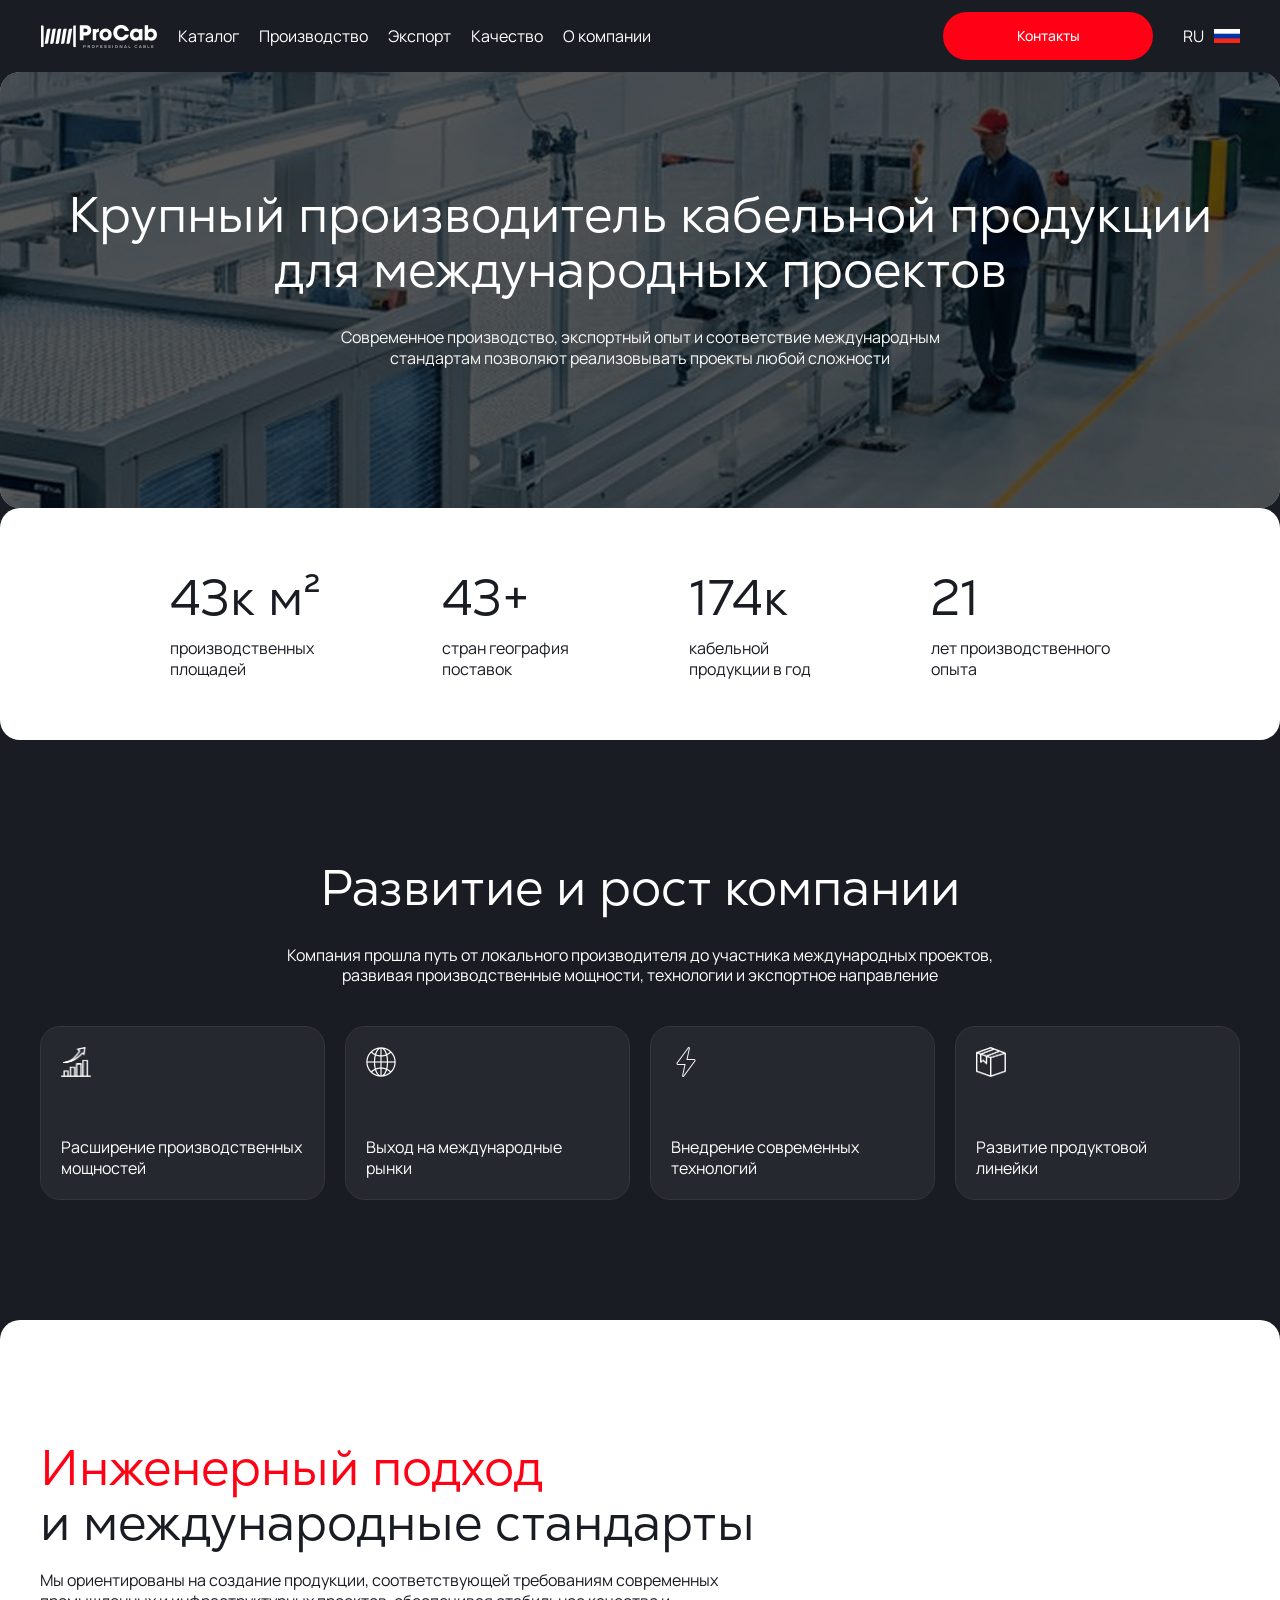
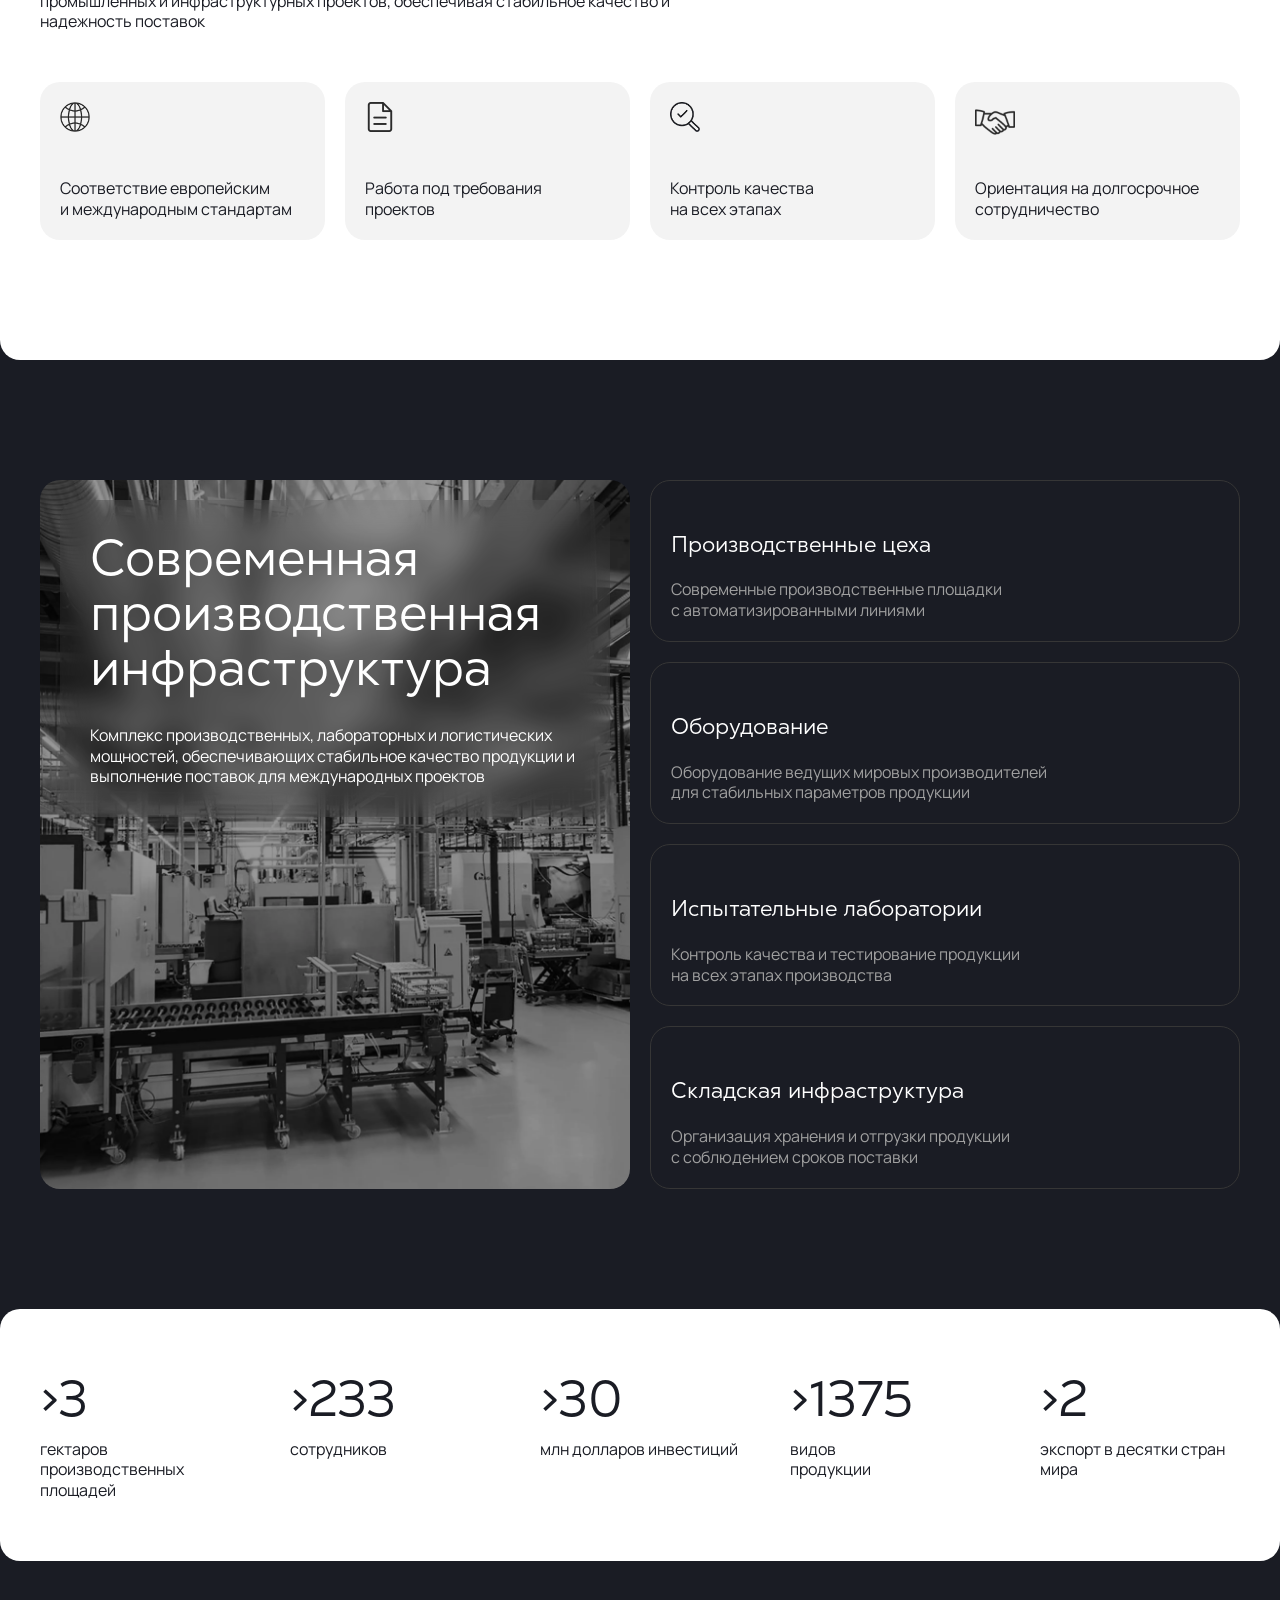
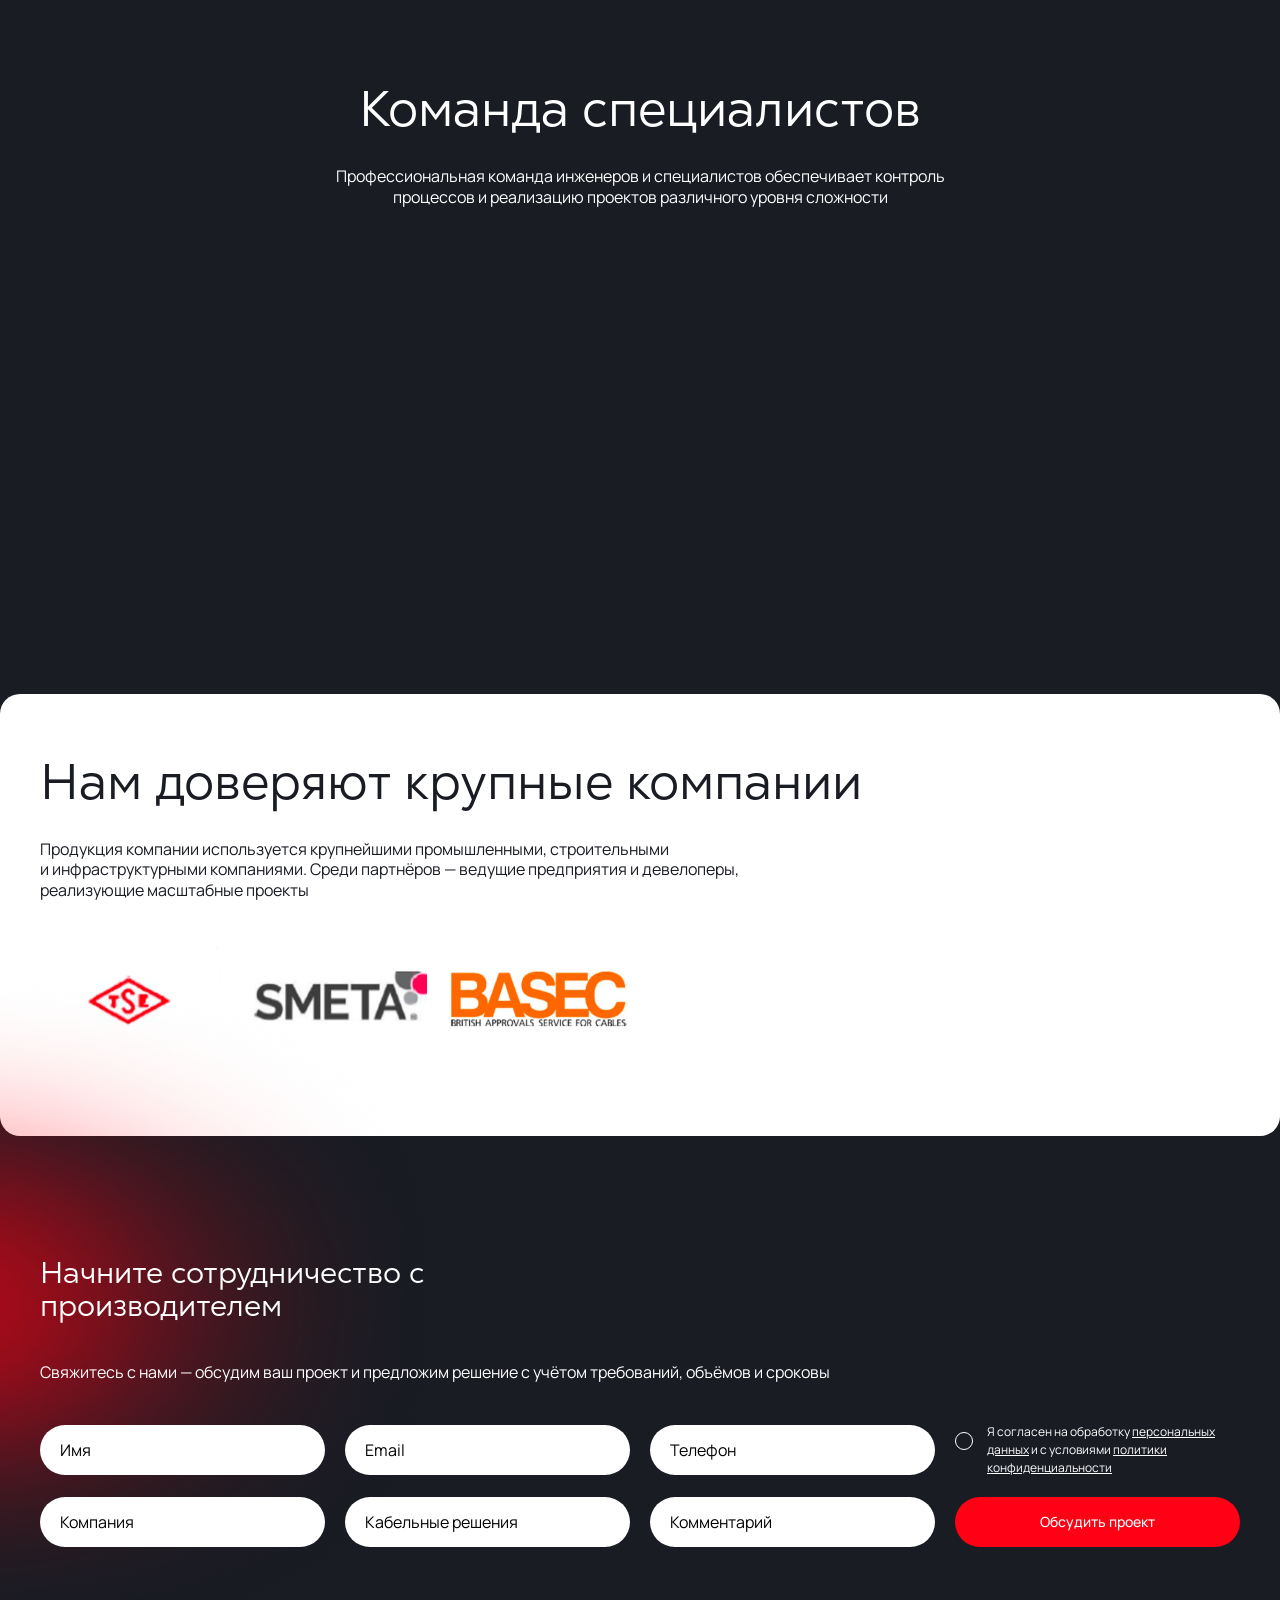
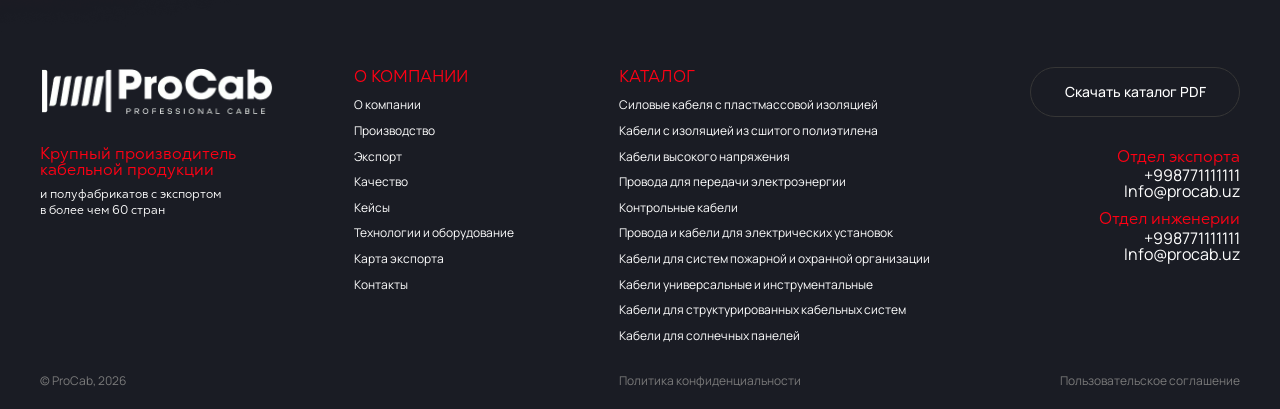
==== commit 8ef6b18d: "upd" ====
--- a/about.html
+++ b/about.html
@@ -131,25 +131,25 @@
       <p>Компания прошла путь от локального производителя до участника международных проектов, развивая производственные мощности, технологии и экспортное направление</p>
     </div>
     <div class="development-grid">
-      <div class="card-item animate-block" data-delay="200">
+      <div class="card-item animate-block" data-delay="150">
         <div class="card-icon">
           <img src="./img/icons/develop-card-ico1.webp" alt="">
         </div>
         <p class="card-title">Расширение производственных <br> мощностей</p>
       </div>
-      <div class="card-item animate-block" data-delay="400">
+      <div class="card-item animate-block" data-delay="300">
         <div class="card-icon">
           <img src="./img/icons/develop-card-ico2.webp" alt="">
         </div>
         <p class="card-title">Выход на международные <br> рынки</p>
       </div>
+      <div class="card-item animate-block" data-delay="450">
+        <div class="card-icon">
+          <img src="./img/icons/develop-card-ico3.webp" alt="">
+        </div>
+        <p class="card-title">Внедрение современных технологий</p>
+      </div>
       <div class="card-item animate-block" data-delay="600">
-        <div class="card-icon">
-          <img src="./img/icons/develop-card-ico3.webp" alt="">
-        </div>
-        <p class="card-title">Внедрение современных технологий</p>
-      </div>
-      <div class="card-item animate-block" data-delay="800">
         <div class="card-icon">
           <img src="./img/icons/develop-card-ico4.webp" alt="">
         </div>
@@ -169,25 +169,25 @@
       <p>Мы ориентированы на создание продукции, соответствующей требованиям современных промышленных и инфраструктурных проектов, обеспечивая стабильное качество и надежность поставок</p>
     </div>
     <div class="advantages-grid">
-      <div class="advantage-card animate-block" data-delay="200">
+      <div class="advantage-card animate-block" data-delay="150">
         <div class="card-icon">
           <img src="./img/icons/export-advantage-card-ico3.webp" alt="">
         </div>
         <p>Соответствие европейским <br> и международным стандартам</p>
       </div>
-      <div class="advantage-card animate-block" data-delay="400">
+      <div class="advantage-card animate-block" data-delay="300">
         <div class="card-icon">
           <img src="./img/icons/export-advantage-card-ico4.webp" alt="">
         </div>
         <p>Работа под требования <br> проектов</p>
       </div>
+      <div class="advantage-card animate-block" data-delay="450">
+        <div class="card-icon">
+          <img src="./img/icons/production-partner-ico3.webp" alt="">
+        </div>
+        <p>Контроль качества <br> на всех этапах</p>
+      </div>
       <div class="advantage-card animate-block" data-delay="600">
-        <div class="card-icon">
-          <img src="./img/icons/production-partner-ico3.webp" alt="">
-        </div>
-        <p>Контроль качества <br> на всех этапах</p>
-      </div>
-      <div class="advantage-card animate-block" data-delay="800">
         <div class="card-icon">
           <img src="./img/icons/about-advantage-card-ico-hand.webp" alt="">
         </div>
@@ -218,25 +218,25 @@
       </div>
       <div class="col-lg-6 col-md-12 col-m-12">
         <div class="about-production-cards">
-          <div class="card-item animate-block" data-delay="200">
+          <div class="card-item animate-block" data-delay="150">
             <div class="card-title">Производственные цеха</div>
             <div class="card-description">
               <p>Современные производственные площадки <br> с автоматизированными линиями</p>
             </div>
           </div>
-          <div class="card-item animate-block" data-delay="400">
+          <div class="card-item animate-block" data-delay="300">
             <div class="card-title">Оборудование</div>
             <div class="card-description">
               <p>Оборудование ведущих мировых производителей <br> для стабильных параметров продукции</p>
             </div>
           </div>
-          <div class="card-item animate-block" data-delay="600">
+          <div class="card-item animate-block" data-delay="450">
             <div class="card-title">Испытательные лаборатории</div>
             <div class="card-description">
               <p>Контроль качества и тестирование продукции <br> на всех этапах производства</p>
             </div>
           </div>
-          <div class="card-item animate-block" data-delay="800">
+          <div class="card-item animate-block" data-delay="600">
             <div class="card-title">Складская инфраструктура</div>
             <div class="card-description">
               <p>Организация хранения и отгрузки продукции <br> с соблюдением сроков поставки</p>
@@ -312,32 +312,32 @@
       </p>
     </div>
     <div class="partners-grid">
-      <div class="partner-item animate-block" data-delay="200">
+      <div class="partner-item animate-block" data-delay="150">
         <div class="partner-img">
           <img src="./img/certificate-img1.webp" alt="">
         </div>
       </div>
-      <div class="partner-item animate-block" data-delay="400">
+      <div class="partner-item animate-block" data-delay="300">
         <div class="partner-img">
           <img src="./img/certificate-img2.webp" alt="">
         </div>
       </div>
+      <div class="partner-item animate-block" data-delay="450">
+        <div class="partner-img">
+          <img src="./img/certificate-img3.webp" alt="">
+        </div>
+      </div>
       <div class="partner-item animate-block" data-delay="600">
         <div class="partner-img">
-          <img src="./img/certificate-img3.webp" alt="">
-        </div>
-      </div>
-      <div class="partner-item animate-block" data-delay="800">
-        <div class="partner-img">
           <img src="./img/certificate-img4.webp" alt="">
         </div>
       </div>
-      <div class="partner-item animate-block" data-delay="1000">
+      <div class="partner-item animate-block" data-delay="750">
         <div class="partner-img">
           <img src="./img/certificate-img5.webp" alt="">
         </div>
       </div>
-      <div class="partner-item animate-block" data-delay="1200">
+      <div class="partner-item animate-block" data-delay="900">
         <div class="partner-img">
           <img src="./img/certificate-img6.webp" alt="">
         </div>
--- a/css/style.min.css
+++ b/css/style.min.css
@@ -1,3 +1,3 @@
-@font-face{font-family:"NexaText";src:url("../fonts/nexatext/NexaTextThin.otf") format("opentype");font-weight:100;font-style:normal;font-display:swap}@font-face{font-family:"NexaText";src:url("../fonts/nexatext/NexaTextThinItalic.otf") format("opentype");font-weight:100;font-style:italic;font-display:swap}@font-face{font-family:"NexaText";src:url("../fonts/nexatext/NexaTextExtraLight.otf") format("opentype");font-weight:200;font-style:normal;font-display:swap}@font-face{font-family:"NexaText";src:url("../fonts/nexatext/NexaTextExtraLightItalic.otf") format("opentype");font-weight:200;font-style:italic;font-display:swap}@font-face{font-family:"NexaText";src:url("../fonts/nexatext/NexaTextLight.otf") format("opentype");font-weight:300;font-style:normal;font-display:swap}@font-face{font-family:"NexaText";src:url("../fonts/nexatext/NexaTextLightItalic.otf") format("opentype");font-weight:300;font-style:italic;font-display:swap}@font-face{font-family:"NexaText";src:url("../fonts/nexatext/NexaTextBook.otf") format("opentype");font-weight:400;font-style:normal;font-display:swap}@font-face{font-family:"NexaText";src:url("../fonts/nexatext/NexaTextBookItalic.otf") format("opentype");font-weight:400;font-style:italic;font-display:swap}@font-face{font-family:"NexaText";src:url("../fonts/nexatext/NexaTextRegular.otf") format("opentype");font-weight:500;font-style:normal;font-display:swap}@font-face{font-family:"NexaText";src:url("../fonts/nexatext/NexaTextRegularItalic.otf") format("opentype");font-weight:500;font-style:italic;font-display:swap}@font-face{font-family:"NexaText";src:url("../fonts/nexatext/NexaTextBold.otf") format("opentype");font-weight:700;font-style:normal;font-display:swap}@font-face{font-family:"NexaText";src:url("../fonts/nexatext/NexaTextBoldItalic.otf") format("opentype");font-weight:700;font-style:italic;font-display:swap}@font-face{font-family:"NexaText";src:url("../fonts/nexatext/NexaTextExtraBold.otf") format("opentype");font-weight:800;font-style:normal;font-display:swap}@font-face{font-family:"NexaText";src:url("../fonts/nexatext/NexaTextExtraBoldItalic.otf") format("opentype");font-weight:800;font-style:italic;font-display:swap}@font-face{font-family:"NexaText";src:url("../fonts/nexatext/NexaTextBlack.otf") format("opentype");font-weight:900;font-style:normal;font-display:swap}@font-face{font-family:"NexaText";src:url("../fonts/nexatext/NexaTextBlackItalic.otf") format("opentype");font-weight:900;font-style:italic;font-display:swap}@font-face{font-family:"NexaText";src:url("../fonts/nexatext/NexaTextHeavy.otf") format("opentype");font-weight:950;font-style:normal;font-display:swap}@font-face{font-family:"NexaText";src:url("../fonts/nexatext/NexaTextHeavyItalic.otf") format("opentype");font-weight:950;font-style:italic;font-display:swap}*{box-sizing:border-box;backface-visibility:hidden;-webkit-backface-visibility:hidden}body,h1,h2,h3,h4,p,figure,blockquote,dl,dd{margin:0}ul[role=list],ol[role=list]{list-style:none}html:focus-within{scroll-behavior:smooth}body{min-height:100vh;text-rendering:optimizeSpeed;line-height:1.5}a:not([class]){-webkit-text-decoration-skip:ink;text-decoration-skip-ink:auto}img,picture{max-width:100%;display:block}input,button,textarea,select{font:inherit;box-shadow:none;outline:none}@media(prefers-reduced-motion: reduce){html:focus-within{scroll-behavior:auto}*,*::before,*::after{animation-duration:.01ms !important;animation-iteration-count:1 !important;transition-duration:.01ms !important;scroll-behavior:auto !important}}:root{--swiper-navigation-size: 0}*{font-family:"Manrope";color:#1a1c24}a{transition:.3s;text-decoration:none}strong,span{font-size:inherit;letter-spacing:inherit;line-height:inherit;font-family:inherit}p{font-weight:400;font-size:16px;line-height:130%;width:100%}h1,.h1{font-weight:400;font-size:50px;line-height:110%;text-align:center;font-family:"NexaText";margin-bottom:30px;width:100%}h1 strong,.h1 strong{color:#ff0014;font-weight:inherit}h2,.h2{font-family:"NexaText";font-weight:400;font-size:50px;line-height:110%;margin-bottom:30px;width:100%}h2 strong,.h2 strong{color:#ff0014;font-weight:inherit}h3,.h3{font-family:"NexaText";font-weight:400;font-size:22px;line-height:130%;margin:30px 0 20px}h3:first-child,.h3:first-child{margin-top:0}h3:last-child,.h3:last-child{margin-bottom:0}.title-colored-white h2,.title-colored-white .h2,.title-colored-white h1,.title-colored-white .h1{color:#fff}.title-colored{width:100%}.description{width:100%;margin-bottom:40px}.description-white p{color:#fff}.title-small{width:100%}.title-small h2,.title-small .h2{font-size:26px}.title-small-white h2,.title-small-white .h2{color:#fff}.buttons-wrapper{display:flex;width:100%;justify-content:center;margin-top:40px}.buttons-wrapper .btn{max-width:325px}.card-title:not(p){font-family:"NexaText";font-weight:400;font-size:22px;line-height:130%;margin-bottom:15px}a.card-title:hover{color:#ff0014}.sr-only{position:absolute;width:1px;height:1px;padding:0;margin:-1px;overflow:hidden;clip:rect(0, 0, 0, 0);white-space:nowrap;border:0}body{background-color:#1a1c24}body::-webkit-scrollbar{width:6px;background-color:#1a1c24}body::-webkit-scrollbar-thumb{border-radius:20px;background-color:#ff0014}body.modal-open{overflow:hidden}body.admin-bar header{top:20px}.dark-section{margin:120px 0}main{min-height:70vh}.animate-block{opacity:0;width:100%;transition:opacity .8s cubic-bezier(0.4, 0, 0.2, 1),transform .8s cubic-bezier(0.4, 0, 0.2, 1)}.animate-block[data-animation=fade-up]{transform:translateY(50px)}.animate-block[data-animation=fade-left]{transform:translateX(-50px)}.animate-block[data-animation=fade-right]{transform:translateX(50px)}.animate-block[data-animation=fade]{transform:translateY(0)}.animate-block[data-animation=scale]{transform:scale(0.8)}.animate-block.animated{opacity:1;transform:translateX(0) translateY(0) scale(1)}.logo{display:flex;width:-moz-fit-content;width:fit-content}.logo img{-o-object-fit:contain;object-fit:contain;width:100%}.card-item{display:flex;padding:20px;border-radius:20px;flex-direction:column;border:1px solid #363636;background-color:#262830;justify-content:space-between}.card-item .card-icon{width:100%}.card-item .card-icon img{width:30px;height:30px;-o-object-fit:contain;object-fit:contain}.card-item .card-title{color:#fff}.container{margin:0 auto;display:flex;flex-wrap:wrap;max-width:1360px;width:100%}.container-fluid{max-width:100%;width:100%}.d-flex{display:flex;flex-wrap:wrap}.justify-between{justify-content:space-between}.justify-end{justify-content:flex-end}.flex-column{flex-direction:column}.row{display:flex;margin:0 -10px;width:calc(100% + 20px);flex-wrap:wrap}[class*=col-]{padding:0 10px}.col-lg-1{width:8.33333333%}.col-lg-2{width:16.66666667%}.col-lg-3{width:25%}.col-lg-4{width:33.33333333%}.col-lg-5{width:41.66666667%}.col-lg-6{width:50%}.col-lg-7{width:58.33333333%}.col-lg-8{width:66.66666667%}.col-lg-9{width:75%}.col-lg-10{width:83.33333333%}.col-lg-11{width:91.66666667%}.col-lg-12{width:100%}@media(max-width: 1430px){.container{padding:0 40px}}@media(max-width: 1024px){.row{margin:0 -12px;width:calc(100% + 24px)}[class*=col-]{padding:0 12px}.col-md-1{width:8.33333333%}.col-md-2{width:16.66666667%}.col-md-3{width:25%}.col-md-4{width:33.33333333%}.col-md-5{width:41.66666667%}.col-md-6{width:50%}.col-md-7{width:58.33333333%}.col-md-8{width:66.66666667%}.col-md-9{width:75%}.col-md-10{width:83.33333333%}.col-md-11{width:91.66666667%}.col-md-12{width:100%}.container{padding:0 20px}}@media(max-width: 600px){.col-m-1{width:8.33333333%}.col-m-2{width:16.66666667%}.col-m-3{width:25%}.col-m-4{width:33.33333333%}.col-m-5{width:41.66666667%}.col-m-6{width:50%}.col-m-7{width:58.33333333%}.col-m-8{width:66.66666667%}.col-m-9{width:75%}.col-m-10{width:83.33333333%}.col-m-11{width:91.66666667%}.col-m-12{width:100%}.container{padding:0 30px}}.btn{display:flex;justify-content:center;align-items:center;font-weight:500;font-size:14px;line-height:130%;padding:0 20px;height:50px;width:100%;max-width:210px;transition:.3s;cursor:pointer;border-radius:30px}.btn-red{color:#fff;background-color:#ff0014;height:48px;border:1px solid rgba(0,0,0,0)}.btn-red:hover{background-color:rgba(0,0,0,0);border-color:#363636}.btn-bordered{border:1px solid #363636;color:#fff;background-color:rgba(0,0,0,0)}.btn-bordered:hover{background-color:#ff0014;border-color:#ff0014}input[type=text],input[type=phone],input[type=email],input[type=tel]{height:50px;padding:0 20px;font-weight:400;font-size:16px;line-height:130%;color:#000;border-radius:30px;border:none}input[type=text]::-moz-placeholder, input[type=phone]::-moz-placeholder, input[type=email]::-moz-placeholder, input[type=tel]::-moz-placeholder{font-weight:inherit;font-size:inherit;line-height:inherit;letter-spacing:inherit;color:inherit}input[type=text]::placeholder,input[type=phone]::placeholder,input[type=email]::placeholder,input[type=tel]::placeholder{font-weight:inherit;font-size:inherit;line-height:inherit;letter-spacing:inherit;color:inherit}input{max-width:100%;width:100%;border-radius:0}input[type=submit],input[type=button]{height:50px;transition:.3s;cursor:pointer;border:1px solid rgba(0,0,0,0);background-color:#ff0014;color:#fff;border-radius:30px;font-weight:500;font-size:14px;line-height:130%}input[type=submit]:hover,input[type=button]:hover{background-color:rgba(0,0,0,0);border-color:#363636;color:#fff}textarea{max-width:100%;width:100%;resize:none;background-color:rgba(0,0,0,0);border-color:#fff;border-width:0 0 1px 0;border-radius:0}textarea::-webkit-scrollbar{width:0;display:none}textarea::-moz-placeholder{font-weight:inherit;font-size:inherit;line-height:inherit;letter-spacing:inherit;color:inherit}textarea::placeholder{font-weight:inherit;font-size:inherit;line-height:inherit;letter-spacing:inherit;color:inherit}@media(max-width: 1024px){input[type=text],input[type=phone],input[type=email],input[type=tel]{font-size:12px;height:37px}}@media(max-width: 600px){input[type=text],input[type=phone],input[type=email],input[type=tel]{padding:0 15px;height:42px}}.footer-menu{display:flex;flex-wrap:wrap;list-style:none;padding:0;margin:0;width:100%}.footer-menu li{display:flex;margin-bottom:10px;width:100%}.footer-menu li:last-of-type{margin-bottom:0}.footer-menu li a{font-weight:400;font-size:12px;line-height:130%;color:#fff}.footer-menu li a:hover{color:#ff0014}.main-menu{padding:0;display:flex;list-style:none;margin:0;align-items:center}.main-menu li+li{margin-left:20px}.main-menu li a{font-weight:400;font-size:16px;line-height:130%;color:#fff}.main-menu li a:hover{color:#ff0014}.slider-section{max-width:100%;position:relative;overflow:hidden}.slider-section .title-colored{position:relative}.slider-section .swiper-pagination{bottom:20px;right:0;display:flex;align-items:center;justify-content:flex-end;z-index:3}.slider-section .swiper-pagination .swiper-pagination-bullet{background-image:initial;background-color:rgba(0,0,0,.231372549);width:22px;height:22px;display:flex;align-items:center;justify-content:center;position:relative;opacity:1}.slider-section .swiper-pagination .swiper-pagination-bullet:before{content:"";display:block;position:absolute;width:4px;height:4px;transition:.3s;background-color:rgba(0,0,0,.231372549);border-radius:50%}.slider-section .swiper-pagination .swiper-pagination-bullet.swiper-pagination-bullet-active:before{width:12px;height:12px;background-color:#25292a}.slider-wrapper{max-width:100%;position:relative;width:100%;overflow:hidden}.swiper-slide{transition:.3s}.swiper-button{width:62px;height:62px;background-repeat:no-repeat;background-position:center;background-size:27px;background-image:url(../img/icons/slider-arrow.svg);transition:.3s;border-radius:50%;top:0;border:1px solid #5f6066}.swiper-button:hover{background-image:url(../img/icons/slider-arrow-hover.svg);background-color:#fff}.swiper-button-next{right:0;transform:scaleX(-1)}.swiper-button-prev{left:unset;right:80px}@keyframes fadeIn{from{opacity:0}to{opacity:1}}.modal-dialog{position:fixed;right:0;top:0;z-index:9999;opacity:0;width:100%;height:100%;overflow-y:auto;justify-content:center;align-items:center;visibility:hidden;transition:opacity .5s ease-in-out;display:flex;-webkit-backdrop-filter:blur(7.5px);backdrop-filter:blur(7.5px);background:rgba(0,0,0,.15);margin:0}.modal-dialog .modal-body{width:100%;margin:auto;position:relative;overflow:hidden;background-color:#1a1c24;border-radius:30px;border:1px solid #535353}.modal-dialog .modal-body *{color:#fff}.modal-dialog.modal-closing{opacity:0;transition:.5s}.modal-dialog.modal-opening{opacity:1;display:flex;animation:fadeIn .5s ease;visibility:visible;pointer-events:initial}.modal-dialog .modal-content{width:100%;background-color:rgba(0,0,0,0);border:none;box-shadow:none}.modal-dialog .modal-open{overflow:hidden;pointer-events:none}.modal-dialog .modal-close{position:absolute;right:30px;top:30px;border:none;cursor:pointer;background-color:rgba(0,0,0,0);background-image:url(../img/icons/close-modal.svg);background-repeat:no-repeat;background-position:center;background-size:contain;width:30px;height:30px;padding:0;z-index:1}.open-modal-dialog{cursor:pointer}.modal-certificate .modal-body{padding:40px;max-width:1190px}.modal-certificate .certificate-wrapper{display:grid;grid-template-columns:1fr 1.24fr;grid-gap:30px;width:100%}.modal-certificate .certificate-wrapper .certificate-img img{height:626px;width:100%;border-radius:20px;-o-object-fit:cover;object-fit:cover}.modal-certificate .certificate-wrapper .certificate-content .certificate-title{font-size:50px;line-height:110%;margin-bottom:40px}.modal-certificate .certificate-wrapper .certificate-content .certificate-description p{max-width:525px}.wpcf7 form .wpcf7-response-output{padding:0 !important;border:none !important}.wpcf7 form .smart-captcha{display:none}.wpcf7 form .wpcf7-not-valid-tip{display:none}.wpcf7 form .wpcf7-not-valid{border-color:#dc3232 !important}.wpcf7 form .hidden-fields-container{display:none}.wpcf7 form .wpcf7-spinner{display:none}.wpcf7 form br{display:none}.wpcf7 form input[type=checkbox]{position:absolute;opacity:0;width:0;height:0;margin:0;padding:0;pointer-events:none}.wpcf7 form .wpcf7-acceptance{max-width:100%}.wpcf7 form .wpcf7-acceptance .wpcf7-list-item{margin:0}.wpcf7 form .wpcf7-acceptance .wpcf7-list-item .wpcf7-list-item-label{position:relative;padding-left:32px;cursor:pointer;-webkit-user-select:none;-moz-user-select:none;user-select:none;font-weight:400;font-size:12px;line-height:150%;display:block;color:#fff;height:inherit;max-width:310px}.wpcf7 form .wpcf7-acceptance .wpcf7-list-item .wpcf7-list-item-label a{color:inherit;font-size:inherit;line-height:inherit;font-weight:inherit;letter-spacing:inherit;text-decoration:underline}.wpcf7 form .wpcf7-acceptance .wpcf7-list-item .wpcf7-list-item-label a:hover{color:#ff0014}.wpcf7 form .wpcf7-acceptance .wpcf7-list-item .wpcf7-list-item-label::before{content:"";position:absolute;left:0;top:14px;transform:translateY(-50%);width:18px;height:18px;border:1px solid #fff;background-color:rgba(0,0,0,0);transition:all .3s ease;box-sizing:border-box;border-radius:50%}.wpcf7 form .wpcf7-acceptance .wpcf7-list-item .wpcf7-list-item-label::after{content:"";position:absolute;left:0;top:14px;transform:translateY(-50%);width:18px;height:18px;opacity:0;transition:opacity .3s ease;background-repeat:no-repeat;background-position:center;background-size:12px;background-image:url(../img/icons/checkbox-checked-small.svg)}.wpcf7 form .wpcf7-acceptance .wpcf7-list-item input[type=checkbox]:checked+.wpcf7-list-item-label::after{opacity:1}.wpcf7 .wpcf7-response-output{padding:0;margin:0;color:#fff}.wpcf7 .wpcf7-spinner{display:none !important}.wpcf7 .screen-reader-response{display:none}@media(max-width: 1024px){.wpcf7 form input[type=submit],.wpcf7 form input[type=button]{height:37px;font-size:12px}.wpcf7 form .wpcf7-acceptance .wpcf7-list-item .wpcf7-list-item-label{font-size:10px}}@media(max-width: 600px){.wpcf7 form .wpcf7-acceptance .wpcf7-list-item .wpcf7-list-item-label{font-size:8px;max-width:280px}}.main-banner{overflow:hidden;display:flex;justify-content:center;height:770px;position:relative;transform:translate3d(0, 0, 0);-webkit-transform:translate3d(0, 0, 0);backface-visibility:hidden;-webkit-backface-visibility:hidden;perspective:1000px;-webkit-perspective:1000px;will-change:auto;contain:strict}.main-banner:before{content:"";display:block;width:100%;height:240px;background-repeat:no-repeat;background-position:0 0;background-size:100% 100%;background-image:url(../img/main-banner-decor.svg);position:absolute;top:0;z-index:2}.main-banner .container{position:relative}.main-banner .banner-content{position:relative;z-index:2;padding-top:200px}.main-banner .banner-content .description{margin-bottom:30px}.main-banner .banner-content .description p{max-width:504px;margin:0 auto;text-align:center}.main-banner .banner-content .banner-buttons{display:flex;align-items:center;justify-content:center;width:100%}.main-banner .banner-content .banner-buttons .btn:nth-of-type(1){margin-right:10px}.main-banner .banner-content .banner-buttons .btn:nth-of-type(2){margin-left:10px}.main-banner .banner-image{position:absolute;max-width:744px;width:100%;right:0;z-index:1;bottom:-70px}.main-banner .banner-back video{width:100%;position:absolute;left:0;top:0;z-index:1;-o-object-fit:cover;object-fit:cover;height:100%;display:block;transform:translateZ(0);-webkit-transform:translateZ(0)}@media(max-width: 1260px){.main-banner .banner-image{max-width:604px}}.stats-section{background-color:#fff;border-radius:20px;padding:60px 0}.stats-section .stats-wrapper{width:100%;display:grid;grid-template-columns:repeat(5, 1fr);grid-gap:50px}.stats-section .stats-wrapper .stat-item{display:flex;flex-direction:column;width:-moz-fit-content;width:fit-content}.stats-section .stats-wrapper .stat-item .stat-title{font-family:"NexaText";font-weight:400;font-size:50px;line-height:120%;margin-bottom:10px}@media(max-width: 1260px){.stats-section .stats-wrapper{grid-gap:20px}}.production-section h2{display:flex;flex-direction:column;text-align:center}.production-section .description p{max-width:680px;width:100%;margin:0 auto;text-align:center}.production-section .card-item .card-icon{margin-bottom:60px}.production-section .card-item .card-title{max-width:280px}.production-section .card-item.production-card-blur{background-repeat:no-repeat;background-position:center;background-size:cover;justify-content:flex-end}.production-section .card-item.production-card-blur .card-content{padding:20px;background-color:rgba(255,255,255,.0509803922);-webkit-backdrop-filter:blur(8px);backdrop-filter:blur(8px);border-radius:20px}.production-section .row .col-lg-6{display:grid;grid-gap:20px}.production-section .row .col-lg-6:nth-of-type(2){grid-template-columns:repeat(2, 1fr)}.production-section .row .col-lg-6:nth-of-type(2) .card-item:nth-of-type(1){grid-row:span 2}.full-width-video-section{border-radius:20px;overflow:hidden;height:436px;position:relative;transform:translate3d(0, 0, 0);-webkit-transform:translate3d(0, 0, 0);backface-visibility:hidden;-webkit-backface-visibility:hidden;perspective:1000px;-webkit-perspective:1000px;will-change:auto;contain:strict}.full-width-video-section video{height:inherit;width:100%;-o-object-fit:cover;object-fit:cover;display:block;transform:translateZ(0);-webkit-transform:translateZ(0)}.production-process-section{padding:120px 0;background-color:#fff;border-radius:20px}.production-process-section h2{margin-bottom:75px}.production-process-section .process-cards{width:100%;display:grid;grid-template-columns:repeat(2, 1fr);grid-gap:55px 20px;counter-reset:card-counter}.production-process-section .process-cards .process-card{display:grid;grid-template-columns:repeat(2, 1fr);grid-gap:20px;width:100%;background-color:#f3f3f3;border-radius:20px;counter-increment:card-counter;position:relative}.production-process-section .process-cards .process-card .process-card-content{display:flex;flex-direction:column;height:100%;justify-content:flex-end;padding:20px}.production-process-section .process-cards .process-card .process-card-content:before{content:counter(card-counter, decimal-leading-zero);display:flex;width:90px;height:90px;border-radius:50%;background-color:#1a1c24;align-items:center;justify-content:center;font-weight:500;font-size:50px;line-height:130%;color:#fff;position:absolute;top:-45px;left:0}.production-process-section .process-cards .process-card .process-card-content .card-description p{max-width:270px}.production-process-section .process-cards .process-card .process-card-image img{width:100%;height:100%;-o-object-fit:cover;object-fit:cover}@media(max-width: 1260px){.production-process-section .process-cards .process-card .process-card-content:before{font-size:30px;width:70px;height:70px}}.certificates-section h2{text-align:center}.certificates-section .description p{text-align:center;max-width:425px;margin:0 auto}.certificates-section .certificates-grid{display:grid;grid-template-columns:repeat(6, 1fr);grid-gap:20px;width:100%}.certificates-section .certificates-grid .certificate-item .certificate-img{border-radius:20px;background-color:#fff;overflow:hidden;display:flex;justify-content:center;align-items:center;margin-bottom:20px;width:100%;padding:5px 0}.certificates-section .certificates-grid .certificate-item .certificate-img img{height:105px;-o-object-fit:cover;object-fit:cover}@media(max-width: 1260px){.certificates-section .certificates-grid .certificate-item .certificate-img img{-o-object-fit:contain;object-fit:contain}}.blog-section h2{text-align:center}.blog-section .description p{max-width:480px;margin:0 auto;text-align:center}.quality-section{padding:60px 0;background-color:#fff;border-radius:20px;position:relative;z-index:1}.quality-section .quality-content{background-repeat:no-repeat;background-position:center;background-size:cover;border-radius:20px;overflow:hidden;height:100%;padding:20px;min-height:500px}.quality-section .quality-content .content-wrapper{padding:30px;border-radius:20px;width:100%;-webkit-backdrop-filter:blur(14px);backdrop-filter:blur(14px);background:rgba(84,84,84,.15)}.quality-section .quality-content .content-wrapper .description-white p{color:#a0a0a0}.quality-section .quality-content .content-wrapper .btn{max-width:325px}.quality-section .quality-content .content-wrapper .btn:hover{border-color:#d8d8d8}.quality-section .quality-steps{counter-reset:step-counter;width:100%}.quality-section .quality-steps .step-item{width:100%;margin-bottom:20px;counter-increment:step-counter}.quality-section .quality-steps .step-item:last-of-type{margin-bottom:0}.quality-section .quality-steps .step-item:before{content:counter(step-counter, decimal-leading-zero);font-weight:500;font-size:50px;line-height:130%;color:#000;margin-bottom:10px}.quality-section .quality-steps .step-item .card-title{color:#000;margin-bottom:20px}.quality-section .quality-steps .step-item .step-description p{color:#a0a0a0}.quality-section.dark-section{background-color:rgba(0,0,0,0);padding:120px 0;margin:0}.quality-section.dark-section:before{content:"";display:block;width:348px;height:488px;background-repeat:no-repeat;background-position:0 0;background-size:100% 100%;background-image:url(../img/migration-map-decor-img.webp);position:absolute;bottom:-300px;right:0;z-index:-1;transform:scaleX(-1)}.quality-section.dark-section .quality-content .content-wrapper .description-white p{color:#fff}.quality-section.dark-section .quality-steps .step-item:before{color:#fff}.quality-section.dark-section .quality-steps .step-item .card-title{color:#fff}.migration-map-section{padding:120px 0}.migration-map-section h2{text-align:center}.migration-map-section .description p{max-width:725px;margin:0 auto;text-align:center}.migration-map-section .map-wrapper{position:relative;height:609px;width:100%}.migration-map-section .map-wrapper .map-image{position:absolute;top:0;left:0;transition:opacity 1s ease;height:inherit;width:100%}.migration-map-section .map-wrapper .map-image:first-child{position:relative}.migration-map-section .benefits-block{width:100%;display:grid;grid-template-columns:repeat(4, 1fr);grid-gap:20px;margin-top:75px}.migration-map-section .benefits-block .card-item .card-icon{margin-bottom:30px}.product-section{background-color:#fff;padding:120px 0;border-radius:20px}.product-section .product-head .btn:hover{color:#1a1c24}.product-section .products-grid{width:100%;display:grid;grid-template-columns:repeat(4, 1fr);grid-gap:20px}.product-section .products-grid .product-head{grid-column:span 2;grid-row:span 1}.product-section .products-grid .product-card{width:100%;height:100%;border-radius:20px;overflow:hidden;background-color:#f3f3f3;display:flex;flex-direction:column;transition:.3s}.product-section .products-grid .product-card:hover{transform:translateY(-5px)}.product-section .products-grid .product-card .product-card-image{width:100%;margin-bottom:15px}.product-section .products-grid .product-card .product-card-image img{width:100%;height:317px;-o-object-fit:cover;object-fit:cover}.product-section .products-grid .product-card .card-content{display:flex;flex-direction:column;width:100%;padding:0 20px 20px;justify-content:space-between;flex:1}.product-section .products-grid .product-card .card-content .card-title{margin-bottom:auto}.product-section .products-grid .product-card .card-content .card-description{margin:15px 0;min-height:41px}.product-section .products-grid .product-card .card-content .card-attributes{width:100%;display:grid;grid-template-columns:repeat(2, 1fr);grid-gap:20px;justify-self:flex-end}.product-section .products-grid .product-card .card-content .card-attributes .attribute{height:36px;display:flex;align-items:center;justify-content:center;width:100%;border-radius:18px;background-color:#fff;font-weight:500;font-size:16px;line-height:130%}@media(max-width: 1260px){.product-section .products-grid{grid-template-columns:repeat(3, 1fr)}.product-section .products-grid .product-head{grid-column:span 1}}.partners-company-section{position:relative;padding:120px 0}.partners-company-section:before{content:"";display:block;width:348px;height:488px;background-repeat:no-repeat;background-position:0 0;background-size:100% 100%;background-image:url(../img/migration-map-decor-img.webp);position:absolute;top:-120px;left:0}.partners-company-section h2{text-align:center;margin-bottom:50px}@media(max-width: 1260px){.partners-company-section h2{text-align:start;max-width:85%}}.cooperation-process-section{margin-top:0;position:relative}.cooperation-process-section:after{content:"";display:block;width:400px;height:600px;background-repeat:no-repeat;background-position:100% 100%;background-size:contain;background-image:url(../img/cooperation-process-decor.webp);position:absolute;bottom:-200px;right:0;z-index:-1}.cooperation-process-section h2{text-align:center}.cooperation-process-section .description p{max-width:360px;margin:0 auto;text-align:center}.cooperation-process-section .process-grid{width:100%;display:grid;grid-template-columns:repeat(4, 1fr);grid-gap:20px;counter-reset:card-counter}.cooperation-process-section .process-grid .process-item{padding:20px;border-radius:20px;border:1px solid #363636;counter-increment:card-counter;display:flex;flex-direction:column;justify-content:space-between;height:100%;background-color:#1a1c24}.cooperation-process-section .process-grid .process-item:first-of-type,.cooperation-process-section .process-grid .process-item:nth-of-type(2){grid-column:span 2}.cooperation-process-section .process-grid .process-item:first-of-type .card-description p,.cooperation-process-section .process-grid .process-item:nth-of-type(2) .card-description p{max-width:65%}.cooperation-process-section .process-grid .process-item:last-of-type{justify-content:flex-end;border:none;padding:0;background-color:rgba(0,0,0,0)}.cooperation-process-section .process-grid .process-item:last-of-type .card-description{margin-bottom:25px}.cooperation-process-section .process-grid .process-item .card-description p{color:#fff}.cooperation-process-section .process-grid .process-item .btn{max-width:100%}.cooperation-process-section .process-grid .process-item .process-item-content:before{content:counter(card-counter, decimal-leading-zero);display:block;font-family:"NexaText";font-size:26px;line-height:130%;color:#fff;margin-bottom:40px}.cooperation-process-section .process-grid .process-item .process-item-content .card-title{color:#fff;margin-bottom:20px}.partner-advantages-section{background-color:#fff;padding:120px 0;border-radius:20px;position:relative;z-index:1}.partner-advantages-section h2{margin-bottom:20px}.partner-advantages-section .description{display:flex;width:100%;justify-content:space-between;margin-bottom:50px}.partner-advantages-section .description p{max-width:60%}.partner-advantages-section .description .btn-bordered{color:#000;max-width:325px;border-color:#d8d8d8}.partner-advantages-section .description .btn-bordered:hover{color:#fff}.partner-advantages-section .advantages-grid{display:grid;grid-gap:20px;grid-template-columns:1fr 1fr 2.06fr;width:100%}.partner-advantages-section .advantages-grid .advantage-card{height:116px;border-radius:20px;padding:20px;background-color:#f3f3f3;display:flex;flex-direction:column;justify-content:space-between}.partner-advantages-section .advantages-grid .advantage-card .card-icon{width:100%;margin-bottom:36px}.partner-advantages-section .advantages-grid .advantage-card .card-icon img{width:30px;height:30px;-o-object-fit:contain;object-fit:contain}.callback-section{margin:120px 0 0;position:relative}.callback-section:before{content:"";display:block;width:348px;height:488px;background-repeat:no-repeat;background-position:0 0;background-size:100% 100%;background-image:url(../img/migration-map-decor-img.webp);position:absolute;top:-300px;left:0;z-index:-1}.callback-section h2{font-size:30px;margin-bottom:40px;max-width:580px}.callback-section .form-wrapper{width:100%}.callback-section .form-wrapper .wpcf7{width:100%}.callback-section .form-wrapper .wpcf7 form{width:100%}.callback-section .form-wrapper .wpcf7 form>p{display:grid;grid-template-columns:repeat(4, 1fr);width:100%;grid-gap:20px}.callback-section-decor-right:before{left:unset;right:0;transform:scaleX(-1)}.callback-section-light{background-color:#fff;padding:60px 0;border-radius:20px;z-index:1;margin:0}.callback-section-light:before{display:none}.callback-section-light h2{color:#000;margin-bottom:30px}.callback-section-light .description p{color:#000}.callback-section-light .wpcf7 form .wpcf7-acceptance .wpcf7-list-item .wpcf7-list-item-label{color:#000}.callback-section-light .wpcf7 form .wpcf7-acceptance .wpcf7-list-item .wpcf7-list-item-label:before{border-color:#000}.callback-section-light .wpcf7 form .wpcf7-acceptance .wpcf7-list-item .wpcf7-list-item-label:after{background-image:url(../img/icons/checkbox-checked-small-black.svg)}.callback-section-light form input[type=text],.callback-section-light form input[type=phone],.callback-section-light form input[type=email],.callback-section-light form input[type=tel]{background-color:#f3f3f3}.default-banner{height:436px;margin-top:72px;position:relative;border-radius:20px;overflow:hidden}.default-banner .container{position:relative}.default-banner:after{content:"";display:block;width:100%;height:100%;position:absolute;top:0;left:0;background-color:rgba(0,0,0,.66);z-index:1}.default-banner .banner-slider{position:absolute;top:0;left:0;width:100%;height:100%}.default-banner .banner-slider img,.default-banner .banner-slider video{width:100%;height:100%;-o-object-fit:cover;object-fit:cover}.default-banner .banner-back{position:absolute;top:0;left:0;width:100%;height:100%}.default-banner .banner-back img{width:100%;height:100%;-o-object-fit:cover;object-fit:cover}.default-banner .container{height:inherit}.default-banner .yoast-breadcrumbs{margin-bottom:100px}.default-banner .banner-content{width:100%;height:inherit;position:relative;z-index:2;padding:15px 0 40px;display:flex;flex-direction:column;justify-content:center;align-items:center}.default-banner .banner-content h1{color:#fff;text-align:center}.default-banner .description{margin-bottom:0}.default-banner .description p{text-align:center;margin:0 auto;color:#f8f8f8}.default-banner .btn{margin:30px auto 0;border-color:#fff}.default-banner .btn:hover{border-color:#ff0014}.default-banner:has(.yoast-breadcrumbs) .banner-content{display:block}.blog-card{background-color:#fff;border-radius:20px;overflow:hidden;height:100%;display:flex;flex-direction:column;padding-bottom:20px}.blog-card .blog-card-image{position:relative}.blog-card .blog-card-image img{height:317px;width:100%;-o-object-fit:cover;object-fit:cover;border-radius:20px}.blog-card .blog-card-image .card-date{padding:8px 12px;display:flex;align-items:center;justify-content:center;width:-moz-fit-content;width:fit-content;background-color:#fff;border-radius:18px;position:absolute;top:20px;left:20px;font-weight:500}.blog-card .card-content{padding:15px 20px 0;margin-bottom:30px}.blog-card .card-content .card-description{width:100%}.blog-card .card-content .card-description p{overflow:hidden;text-overflow:ellipsis;display:-moz-box;display:-webkit-box;-webkit-line-clamp:1;-webkit-box-orient:vertical;line-clamp:1;box-orient:vertical}.blog-card .card-button{width:100%;padding:0 20px;margin-top:auto}.blog-card .card-button .btn{color:#000;max-width:100%;border-color:#d8d8d8}.blog-card .card-button .btn:hover{color:#fff}.partner-card{background-color:#f3f3f3;border-radius:20px;display:grid;grid-template-columns:repeat(2, 1fr);grid-gap:20px;width:100%;padding:40px 20px}.partner-card .partner-card-image img{height:100%;width:100%;-o-object-fit:cover;object-fit:cover;border-radius:20px}.partner-card .partner-card-content{display:flex;flex-direction:column;justify-content:space-between;width:100%}.partner-card .partner-card-content .partner-card-title{font-family:"NexaText";font-size:26px;line-height:130%;width:100%;margin-bottom:30px}.partner-card .partner-card-content .partner-card-list{width:100%;display:grid;grid-template-columns:repeat(2, 1fr);grid-gap:20px}.partner-card .partner-card-content .partner-card-list .card-list-item:not(.card-list-item-card) .card-list-item-title{font-weight:400;font-size:16px;line-height:130%;margin-bottom:10px;color:#a0a0a0}.partner-card .partner-card-content .partner-card-list .card-list-item:not(.card-list-item-card) .card-list-item-subtitle{font-weight:400;font-size:13px;line-height:120%;color:#000}.partner-card .partner-card-content .partner-card-list .card-list-item-card{height:50px;display:flex;align-items:center;border-radius:18px;background-color:#fff;border:1px solid #d8d8d8;padding:0 10px;font-size:13px;line-height:130%}.partner-card .partner-card-content .partner-card-list-bottom{margin-top:30px}.partner-card .partner-card-solutions{grid-column:span 2;display:grid;grid-template-columns:repeat(3, 1fr);grid-gap:20px;width:100%}.partner-card .partner-card-solutions .solution-item{padding:20px;border-radius:20px;border:1px solid #d8d8d8;background-color:#fff}.partner-card .partner-card-solutions .solution-item:last-of-type{border:none}.partner-card .partner-card-solutions .solution-item .card-title{margin-bottom:20px}.partner-card .partner-card-solutions .solution-item .solution-content ul{padding-left:10px;margin:0;list-style:none}.partner-card .partner-card-solutions .solution-item .solution-content ul li{font-weight:400;font-size:16px;line-height:130%;display:flex;color:#000}.partner-card .partner-card-solutions .solution-item .solution-content ul li:before{content:"";display:block;width:4px;height:4px;border-radius:50%;background-color:#000;position:relative;top:10px;margin-right:10px}.catalog-card{border-radius:20px;width:100%;overflow:hidden;display:flex;flex-direction:column;background-color:#fff;height:100%}.catalog-card .card-image{width:100%;margin-bottom:20px;flex-shrink:0}.catalog-card .card-image img{height:317px;width:100%;-o-object-fit:cover;object-fit:cover;border-radius:20px}.catalog-card .card-content{width:100%;padding:0 20px 20px;display:flex;flex-direction:column;flex:1}.catalog-card .card-content .card-content-top{width:100%}.catalog-card .card-content .card-content-bottom{width:100%;margin-top:auto}.catalog-card .card-content .card-title{font-size:26px;margin-bottom:10px}.catalog-card .card-content .card-tag{width:100%;margin-bottom:15px;font-weight:400;font-size:16px;line-height:130%;color:#ff0014}.catalog-card .card-content .card-description{width:100%;margin-bottom:30px}.catalog-card .card-content .card-description p{color:#a0a0a0;max-width:564px}.catalog-card .card-content .card-info{width:100%;margin-bottom:30px}.catalog-card .card-content .card-info:last-of-type{margin-bottom:0}.catalog-card .card-content .card-info .card-subtitle{font-family:"NexaText";font-size:18px;line-height:130%;color:#000;margin-bottom:15px;font-weight:500}.catalog-card .card-content .card-applications{display:grid;grid-template-columns:repeat(3, 1fr);grid-gap:10px;width:100%}.catalog-card .card-content .card-applications .application-item{height:55px;display:flex;align-items:center;justify-content:center;width:100%;border-radius:40px;background-color:#f3f3f3;font-weight:500;font-size:14px;line-height:130%;text-align:center;padding:0 18px}.catalog-card .card-content .card-models{display:grid;grid-template-columns:repeat(3, 1fr);grid-gap:10px;width:100%}.catalog-card .card-content .card-models .model{height:55px;display:flex;align-items:center;justify-content:center;width:100%;border-radius:40px;background-color:#1a1c24;color:#fff;font-weight:500;font-size:14px;line-height:130%;text-align:center;padding:0 18px}.catalog-card .card-content .cart-technical-description{width:100%}.catalog-card .card-content .cart-technical-description p{color:#a0a0a0;display:flex;align-items:center;justify-content:space-between;margin-bottom:10px}.catalog-card .card-content .cart-technical-description p:last-of-type{margin-bottom:0}.catalog-card .card-content .cart-technical-description p span{color:inherit}@media(max-width: 1260px){.catalog-card .card-content .card-applications{grid-template-columns:repeat(2, 1fr)}.catalog-card .card-content .card-description p br{display:none}}.category-catalog-card{display:flex;flex-direction:column;height:100%;justify-content:space-between;background-color:#f8f8f8;border-radius:21px;overflow:hidden;padding-bottom:20px}.category-catalog-card .card-content-top .card-image{width:100%;margin-bottom:15px}.category-catalog-card .card-content-top .card-image img{height:317px;width:100%;-o-object-fit:cover;object-fit:cover;border-radius:20px}.category-catalog-card .card-content-top .card-content{padding:0 20px}.category-catalog-card .card-content-top .card-description{margin-bottom:30px}.category-catalog-card .card-button{padding:0 20px}.category-catalog-card .card-button .btn{max-width:100%;color:#1a1c24;border-color:#d8d8d8}.category-catalog-card .card-button .btn:hover{color:#fff}.yoast-breadcrumbs{width:100%}.yoast-breadcrumbs span{font-weight:400;font-size:16px;line-height:30px;color:#fff}.yoast-breadcrumbs span a{font-weight:400;font-size:16px;line-height:30px;color:#fff}.yoast-breadcrumbs span a:hover{color:#ff0014}.yoast-breadcrumbs span span{padding-left:5px;padding-right:5px}.yoast-breadcrumbs span span:first-child{padding-left:0}.yoast-breadcrumbs .breadcrumb_last{font-weight:400;font-size:16px;line-height:30px;color:#fff}@media(max-width: 1600px){.breadcrumbs-wrapper span{font-size:16px}.breadcrumbs-wrapper span .breadcrumb_last{font-size:16px}.breadcrumbs-wrapper span span{font-size:16px;padding-right:8px;padding-left:8px}.breadcrumbs-wrapper span a{font-size:16px}}@media(max-width: 600px){.breadcrumbs-wrapper .yoast-breadcrumbs{text-align:center}.breadcrumbs-wrapper span{line-height:138%}.breadcrumbs-wrapper span .breadcrumb_last{line-height:138%}.breadcrumbs-wrapper span span{line-height:138%}.breadcrumbs-wrapper span a{line-height:138%}}.filters-block{display:flex;flex-wrap:wrap;margin:0 -10px}.filters-block .filter-item{position:relative;cursor:pointer;padding:7px 10px 0;height:-moz-fit-content;height:fit-content}.filters-block .filter-item .filter-head{display:flex;align-items:center;font-weight:400;font-size:16px;line-height:150%;color:#fff}.filters-block .filter-item .filter-head:after{content:"";display:block;width:10px;height:8px;background-repeat:no-repeat;background-position:center;background-size:contain;margin-left:5px;background-image:url(../img/icons/filter-arrow.svg);transition:.3s}.filters-block .filter-item .filter-dropdown{position:absolute;top:100%;width:-moz-max-content;width:max-content;min-width:100%;left:0;opacity:0;visibility:hidden;transform:translateY(-10px);transition:all .3s ease;z-index:10;background-color:#363636;padding:15px;pointer-events:none;border-radius:20px}.filters-block .filter-item .filter-dropdown .filter-option{font-weight:400;font-size:10px;line-height:150%;margin-bottom:10px;color:#898989;border:1px solid #363636}.filters-block .filter-item .filter-dropdown .filter-option:last-child{margin-bottom:0}.filters-block .filter-item.active .filter-head:after{transform:scaleY(-1)}.filters-block .filter-item.active .filter-dropdown{opacity:1;visibility:visible;transform:translateY(0);pointer-events:auto}@media(max-width: 1200px){.filters-block{padding-right:0}}@media(max-width: 1024px){.filters-block{justify-content:flex-start;margin:0 -15px 30px}}@media(max-width: 600px){.filters-block{margin:0 -10px 30px;width:calc(100% + 20px);max-width:unset}.filters-block .filter-item{padding:20px 10px 0;flex:1 1 auto}.filters-block .filter-item .filter-head{font-size:14px}.filters-block .filter-item .filter-dropdown .filter-option{font-size:14px}.filters-block .filter-item:nth-child(1){order:1}.filters-block .filter-item:nth-child(2){order:3}.filters-block .filter-item:nth-child(3){order:2}.filters-block .filter-item:nth-child(4){order:4}}.pagination-wrapper{width:100%;grid-column:span 4;margin-top:24px}.pagination-wrapper ul{padding:0;display:flex;align-items:center;width:100%;justify-content:center;margin:0}.pagination-wrapper ul li{width:62px;height:62px;border-radius:50%;display:flex;align-items:center;justify-content:center;font-family:"Montserrat";color:#fff;font-weight:400;font-size:26px;line-height:120%;transition:.3s;margin-bottom:0;border:1px solid rgba(0,0,0,0)}.pagination-wrapper ul li:before{display:none}.pagination-wrapper ul li a{font-size:inherit;line-height:inherit;letter-spacing:inherit;font-weight:inherit;color:inherit;width:100%;height:100%;border-radius:50%;display:flex;align-items:center;justify-content:center}.pagination-wrapper ul li+li{margin-left:10px}.pagination-wrapper ul li:hover a{background-color:#ff0014;border-color:#ff0014;color:#fff}.pagination-wrapper ul li.current{border-color:#5f6066}@media(max-width: 1260px){.pagination-wrapper{grid-column:span 3}}.gallery-slider-main .image-wrapper{max-width:100%;width:100%}.gallery-slider-main .image-wrapper img{height:485px;width:100%;-o-object-fit:cover;object-fit:cover;border-radius:20px}.gallery-slider-main .swiper-button{top:50%;background-color:#fff;border:none;box-shadow:0 .6px 0 0 #5f6066;background-image:url(../img/icons/slider-arrow-hover.svg)}.gallery-slider-main .swiper-button-prev{left:20px;right:unset}.gallery-slider-main .swiper-button-next{right:20px}.gallery-slider-thumbs{margin-top:20px;overflow:hidden}.gallery-slider-thumbs .swiper-slide{cursor:pointer}.gallery-slider-thumbs .image-wrapper{height:100%;width:100%}.gallery-slider-thumbs .image-wrapper img{width:100%;height:79px;-o-object-fit:cover;object-fit:cover;border-radius:20px}.custom-select{position:relative;height:47px;cursor:pointer;width:-moz-fit-content;width:fit-content}.custom-select .custom-select-head{font-weight:400;font-size:16px;line-height:150%;color:#898989;background-color:#262830;border:1px solid #363636;height:inherit;border-radius:120px;display:flex;align-items:center;justify-content:center;padding:0 12px}.custom-select .custom-select-head:after{content:"";display:block;width:10px;height:8px;background-repeat:no-repeat;background-position:center;background-size:contain;margin-left:17px;background-image:url(../img/icons/filter-arrow.svg);transition:.3s}.custom-select .custom-select-head span{color:inherit;font-weight:inherit;margin-left:3px}.custom-select .custom-select-dropdown{position:absolute;top:calc(100% + 20px);width:-moz-max-content;width:max-content;min-width:100%;left:0;opacity:0;visibility:hidden;transform:translateY(-10px);transition:all .3s ease;z-index:10;background-color:#262830;padding:15px;pointer-events:none;border-radius:20px;border:1px solid #363636}.custom-select .custom-select-dropdown .custom-select-option{font-weight:400;font-size:14px;line-height:150%;margin-bottom:10px;color:#898989}.custom-select .custom-select-dropdown .custom-select-option:last-child{margin-bottom:0}.custom-select.active .custom-select-dropdown{opacity:1;visibility:visible;pointer-events:auto}.migration-map-section-home{position:relative}.migration-map-section-home:before{content:"";display:block;width:348px;height:488px;background-repeat:no-repeat;background-position:0 0;background-size:100% 100%;background-image:url(../img/migration-map-decor-img.webp);position:absolute;top:-120px;left:0}.footer{background-color:#1a1c24;padding:120px 0 20px}.footer .footer-grid{width:100%;display:grid;grid-template-columns:1.2fr 1fr 1.45fr 1fr;grid-gap:20px}.footer .footer-grid .grid-column:last-of-type{display:flex;flex-direction:column;align-items:flex-end}.footer .footer-grid .grid-column:last-of-type .footer-title{text-align:right}.footer .footer-grid .logo{margin-bottom:32px}.footer .footer-grid .logo img{max-width:234px;width:100%;-o-object-fit:contain;object-fit:contain}.footer .footer-grid .footer-description p{font-family:"NexaText";font-size:12px;line-height:130%;color:#fff;max-width:275px;width:100%}.footer .footer-grid .footer-description p strong{color:#ff0014;font-weight:inherit;width:100%;display:block;font-size:16px;margin-bottom:10px}.footer .footer-grid .footer-nav{width:100%}.footer .footer-grid .footer-title{font-family:"NexaText";font-size:16px;line-height:130%;margin-bottom:10px;color:#ff0014}.footer .footer-grid .btn{margin-bottom:30px}.footer .footer-grid .footer-contact-item{display:flex;flex-direction:column;margin-bottom:10px}.footer .footer-grid .footer-contact-item:last-of-type{margin-bottom:0}.footer .footer-grid .footer-contact-item .footer-title{margin-bottom:0}.footer .footer-grid .footer-contact-item a{font-weight:400;font-size:16px;line-height:100%;text-align:right;color:#fff}.footer .footer-grid .footer-contact-item a:hover{color:#ff0014}.footer .footer-bottom{width:100%;display:grid;grid-template-columns:1fr 1.112fr;grid-gap:20px;margin-top:30px}.footer .footer-bottom .footer-column{width:100%}.footer .footer-bottom .footer-copy{font-weight:400;font-size:12px;line-height:130%;color:#7a7a7a}.footer .footer-bottom .footer-links{width:100%;display:flex;justify-content:space-between}.footer .footer-bottom .footer-links a{font-weight:400;font-size:12px;line-height:130%;color:#7a7a7a}.header{position:fixed;top:0;left:0;width:100%;z-index:999;background-color:#1a1c24;padding:12px 0;transition:.3s}.header .logo{margin-right:20px}.header .logo img{max-width:118px}.header .header-wrapper{display:flex;width:100%;justify-content:space-between}.header .header-wrapper .header-left{display:flex;align-items:center;width:65%}.header .header-wrapper .header-right{display:flex;align-items:center;width:35%;justify-content:flex-end}.header .lang-switch{list-style:none;margin:0 0 0 30px;padding:0}.header .lang-switch li{font-weight:400;font-size:16px;line-height:130%;color:#fff;text-transform:uppercase;display:flex;align-items:center}.header .lang-switch li img{width:26px;height:14px;margin-left:10px;flex:none}.header .close-menu-button{display:none}.header .mobile-menu-button{display:none}.header.scrolled{background-color:#262830}.content-section-default{padding:240px 0 120px}.content-section-default h3{margin:20px 0}@media(max-width: 600px){.content-section-default{padding:114px 0 70px}}.site-nav-section{margin:200px 0;background-color:#fff}.site-nav-section .site-nav-block{max-width:35%;margin:auto;width:100%;box-shadow:2px 2px 10px rgba(0,0,0,.15)}.site-nav-section .site-nav-header{width:100%;padding:40px 20px;background-color:#eee;display:flex;align-items:center;justify-content:space-between}.site-nav-section .site-nav-header .site-name{text-transform:uppercase;font-weight:700}.site-nav-section .site-nav-header .site-logo img{max-width:160px;-o-object-fit:contain;object-fit:contain;width:100%}.site-nav-section .site-nav{padding:30px 20px}.site-nav-section .site-nav ul{padding:0;list-style:none;margin:0}.site-nav-section .site-nav ul li{display:flex;align-items:center;margin-bottom:10px}.site-nav-section .site-nav ul li:before{content:"";display:flex;width:40px;height:40px;background-repeat:no-repeat;background-position:center;background-size:contain;background-image:url(../img/icons/link-ico.png);margin-right:20px}.site-nav-section .site-nav ul li a{font-size:18px}.site-nav-section .site-nav ul li a:hover{color:#3952e0}.site-nav-section .site-nav ul li:last-of-type{margin-bottom:0}@media(max-width: 1024px){.site-nav-section .site-nav-block{max-width:100%}}.catalog-banner .description p{max-width:1140px}.catalog-main{margin:50px 0 120px;position:relative}.catalog-main:after{content:"";display:block;width:300px;height:900px;background-repeat:no-repeat;background-position:100% 100%;background-size:100% 100%;background-image:url(../img/catalog-main-decor.webp);position:absolute;right:0;bottom:-350px;z-index:-1}.catalog-main .catalog-grid{width:100%;display:grid;grid-template-columns:repeat(2, 1fr);grid-gap:20px}.category-banner .banner-content h1{text-align:start;margin-bottom:12px}.category-banner .description p{text-align:start;margin:0 0 20px;max-width:820px}.category-banner .description p:last-of-type{margin-bottom:0}.category-catalog{margin:50px 0 120px;position:relative}.category-catalog:after{content:"";display:block;width:400px;height:500px;background-repeat:no-repeat;background-size:100% 100%;background-image:url(../img/category-catalog-decor.webp);position:absolute;bottom:-200px;left:0;z-index:-1}.category-catalog .category-catalog-inner{width:100%;display:flex;justify-content:space-between;margin-bottom:50px}.category-catalog .category-catalog-inner .filters-block{max-width:60%}.category-catalog .category-catalog-inner .filters-action{max-width:40%;width:100%;display:flex;justify-content:flex-end}.category-catalog .category-catalog-inner .search-form{max-width:212px;width:100%}.category-catalog .category-catalog-inner .search-form form{background-color:#262830;border:1px solid #363636;width:100%;height:47px;border-radius:120px;overflow:hidden;position:relative;display:flex;align-items:center}.category-catalog .category-catalog-inner .search-form form input{font-weight:400;font-size:16px;line-height:150%;color:#898989;height:inherit;background-color:rgba(0,0,0,0);border:none;padding:0 40px 0 12px}.category-catalog .category-catalog-inner .search-form form .search-button{position:absolute;right:12px;background-color:rgba(0,0,0,0);border:none;padding:0;width:16px;height:16px;background-repeat:no-repeat;background-position:center;background-size:contain;background-image:url(../img/icons/cat-filter-search-ico.svg);cursor:pointer}.category-catalog .category-catalog-inner .custom-select{margin-left:10px}.category-catalog .category-catalog-grid{width:100%;display:grid;grid-template-columns:repeat(4, 1fr);grid-gap:20px}.product-usability{background-color:#fff;padding:120px 0;border-radius:20px;position:relative;z-index:1}.product-usability h2{text-align:center}.product-usability .description p{max-width:727px;margin:0 auto;text-align:center}.product-usability .usability-grid{width:100%;display:grid;grid-template-columns:repeat(4, 1fr);grid-gap:20px}.product-usability .usability-grid .usability-card{padding:20px 20px 50px;border-radius:20px;background-color:#f3f3f3}.product-usability .usability-grid .usability-card .card-title{max-width:240px}.product-usability .usability-grid .usability-card .card-description p{color:#a0a0a0}.callback-section-category h2{margin-bottom:30px}.callback-section-category .description p{max-width:700px}@media(max-width: 1260px){.category-catalog .category-catalog-inner .filters-block{max-width:50%}.category-catalog .category-catalog-inner .filters-action{max-width:50%}.category-catalog .category-catalog-grid{grid-template-columns:repeat(3, 1fr)}}.single-product{padding-top:87px;margin-bottom:40px;position:relative;display:flex;justify-content:center}.single-product:before{content:"";display:block;width:100%;height:240px;background-repeat:no-repeat;background-position:0 0;background-size:100% 100%;background-image:url(../img/main-banner-decor.svg);position:absolute;top:0;z-index:2}.single-product .product-nav{width:100%;margin-bottom:40px}.single-product .link-back{font-weight:400;font-size:14px;line-height:100%;color:#777;display:flex;align-items:center;width:-moz-fit-content;width:fit-content;margin-top:16px;transition:.3s}.single-product .link-back:before{content:"";display:block;width:7px;height:14px;background-repeat:no-repeat;background-position:0 50%;background-size:contain;background-image:url(../img/icons/link-back-ico.svg);margin-right:15px}.single-product .link-back:hover{opacity:.7}.single-product .product-container{width:100%;padding-bottom:40px;border-bottom:1px solid #3c3c3c}.single-product .row{align-items:flex-start}.single-product .row .col-lg-6:nth-of-type(1){position:sticky;top:92px}.single-product .product-content-wrapper{width:100%}.single-product .product-content-wrapper .product-info{display:flex;flex-direction:column;width:100%;justify-content:space-between;height:100%;min-height:485px}.single-product .product-content-wrapper .product-info .product-content h1{font-size:26px;color:#fff;text-align:start}.single-product .product-content-wrapper .product-info .product-content .description p{line-height:140%;color:#a0a0a0}.single-product .product-content-wrapper .product-info .product-content .product-attributes{width:100%;display:grid;grid-template-columns:1fr 1.4fr;grid-gap:20px}.single-product .product-content-wrapper .product-info .product-content .product-attributes .attribute-item{width:100%}.single-product .product-content-wrapper .product-info .product-content .product-attributes .attribute-item .attribute-title{font-size:16px;line-height:140%;color:#a0a0a0}.single-product .product-content-wrapper .product-info .product-content .product-attributes .attribute-item .attribute-value{font-size:16px;line-height:140%;color:#fff}.single-product .product-content-wrapper .product-info .btn{max-width:100%}.single-product .product-content-wrapper .product-characteristics{width:100%;margin-top:100px}.single-product .product-content-wrapper .product-characteristics .title{font-family:"NexaText";font-size:26px;line-height:100%;margin-bottom:30px;width:100%;color:#fff}.single-product .product-content-wrapper .product-characteristics .characteristics{width:100%}.single-product .product-content-wrapper .product-characteristics .characteristics p{display:flex;width:100%;justify-content:space-between;line-height:24px;letter-spacing:.05em;color:#9e9e9e;margin-bottom:20px}.single-product .product-content-wrapper .product-characteristics .characteristics p:last-of-type{margin-bottom:0}.single-product .product-content-wrapper .product-characteristics .characteristics p span{color:inherit;font-family:inherit}.product-benefits{padding-bottom:120px}.product-benefits .benefits-grid{width:100%;display:grid;grid-template-columns:repeat(4, 1fr);grid-gap:20px}.product-benefits .benefits-grid .card-item .card-icon{margin-bottom:30px}.product-use-areas{padding:60px 0;background-color:#fff;border-radius:20px}.product-use-areas .areas-grid{width:100%;display:grid;grid-template-columns:repeat(4, 1fr);grid-gap:20px}.product-use-areas .areas-grid .area-item{padding:20px;width:100%;height:100%;border-radius:20px;border:1px solid #d8d8d8;min-height:123px}.product-use-areas .areas-grid .area-item .card-title{color:#000}.product-certificates-section h2{margin-bottom:40px}.product-certificates-section .buttons-wrapper .btn{max-width:325px}.product-certificates-section .buttons-wrapper .btn+.btn{margin-left:10px}.related-products{background-color:#fff;padding:60px 0;border-radius:20px;position:relative;z-index:1}.related-products .products-grid{width:100%;display:grid;grid-template-columns:repeat(4, 1fr);grid-gap:20px}.related-products .products-grid .category-catalog-card{background-color:#f3f3f3}.callback-section-product h2{margin-bottom:30px}.callback-section-product .description p{max-width:610px}@media(max-width: 1260px){.related-products .category-catalog-card .card-content-top .card-image img{height:220px}}.banner-production h1{max-width:1100px}.banner-production .description p{max-width:900px}.production-stats-section .stats-wrapper{display:flex;justify-content:space-between;max-width:940px;margin:0 auto}.production-section-main .card-item.production-card-blur{border:none}.production-partner-advantages-section{padding:60px 0}.production-partner-advantages-section .advantages-grid{grid-template-columns:2.06fr 1fr 1fr}.production-partner-advantages-section .advantages-grid .advantage-card{height:initial}.production-callback-section .description p{max-width:530px}.main-banner-export{position:relative;overflow:hidden;display:flex;justify-content:center}.main-banner-export:before{content:"";display:block;width:100%;height:240px;background-repeat:no-repeat;background-position:0 0;background-size:100% 100%;background-image:url(../img/main-banner-decor.svg);position:absolute;top:0;z-index:2}.main-banner-export .banner-content h1{max-width:800px;margin-left:auto;margin-right:auto}.main-banner-export .banner-content .description p{max-width:630px}.export-partner-advantages{padding:60px 0}.export-partner-advantages .advantages-grid{grid-template-columns:repeat(4, 1fr)}.export-partner-advantages .advantages-grid .advantage-card{height:initial;min-height:116px}.migration-map-section-export:before{display:none}.migration-map-section-export .migration-grid{width:100%;display:grid;grid-template-columns:repeat(4, 1fr);grid-gap:20px;margin-top:60px}.migration-map-section-export .migration-grid .migration-card{padding:50px 20px 20px;border-radius:20px;background-color:#1a1c24;border:1px solid #363636}.migration-map-section-export .migration-grid .migration-card .card-title{color:#fff}.migration-map-section-export .migration-grid .migration-card ul{list-style:none;margin:0;padding:0}.migration-map-section-export .migration-grid .migration-card ul li{font-weight:400;font-size:16px;line-height:130%;color:#fff;width:100%}.migration-map-section-export .migration-grid .migration-card:nth-last-child(1),.migration-map-section-export .migration-grid .migration-card:nth-last-child(2){grid-column:span 2}.export-partner-advantages-second{padding:120px 0}.condition-logistics{position:relative}.condition-logistics:before{content:"";display:block;width:348px;height:488px;background-repeat:no-repeat;background-position:0 0;background-size:100% 100%;background-image:url(../img/migration-map-decor-img.webp);position:absolute;top:-300px;left:0;z-index:-1}.condition-logistics h2{text-align:center}.condition-logistics .description p{max-width:662px;margin:0 auto;text-align:center}.condition-logistics .conditions-grid{width:100%;display:grid;grid-template-columns:repeat(4, 1fr);grid-gap:20px}.condition-logistics .conditions-grid .card-item{background-color:#1a1c24;padding-top:50px;justify-content:flex-start}.condition-logistics .conditions-grid .card-item .card-title{margin-bottom:20px}.condition-logistics .conditions-grid .card-item .card-description p{color:#a0a0a0}.export-partners-company-section{padding:0}.export-partners-company-section:before{display:none}.export-partners-company-section .partner-card .partner-card-solutions .solution-item:last-of-type{border:1px solid #262830}.export-callback-section .description p{max-width:430px}.banner-certificates h1{max-width:800px}.banner-certificates .description p{max-width:600px}.certification-main{padding:120px 0 40px;position:relative}.certification-main:after{content:"";display:block;width:348px;height:488px;background-repeat:no-repeat;background-position:0 0;background-size:100% 100%;background-image:url(../img/migration-map-decor-img.webp);position:absolute;bottom:-200px;left:0;z-index:-1}.certification-main .certificate-grid{width:100%;display:grid;grid-template-columns:repeat(4, 1fr);grid-gap:20px}.certification-main .certificate-grid .certificate-item{background-color:#262830;border-radius:20px;overflow:hidden;padding-bottom:20px}.certification-main .certificate-grid .certificate-item .certificate-image{width:100%;margin-bottom:15px}.certification-main .certificate-grid .certificate-item .certificate-image img{height:423px;width:100%}.certification-main .certificate-grid .certificate-item .certificate-content{padding:0 20px}.certification-main .certificate-grid .certificate-item .certificate-content .card-title{color:#fff;margin-bottom:20px}.certification-main .certificate-grid .certificate-item .certificate-content .card-description p{color:#fff}.certificates-callback-section .description p{max-width:460px}@media(max-width: 1260px){.certification-main .certificate-grid{grid-template-columns:repeat(3, 1fr)}}.blog-banner .description p{max-width:460px}.blog-main{padding:60px 0;background-color:#fff;border-radius:20px}.blog-main .blog-filters{width:100%;margin-bottom:40px}.blog-main .blog-search{width:100%}.blog-main .blog-search form{width:100%;max-width:325px;height:50px;background-color:#f3f3f3;border-radius:120px;overflow:hidden;position:relative;display:flex;align-items:center}.blog-main .blog-search form input{border:none;height:inherit;font-weight:500;font-size:18px;line-height:28px;color:rgba(85,85,85,.6);background-color:rgba(0,0,0,0);position:absolute;left:0;top:0;padding:0 20px 0 60px}.blog-main .blog-search form .search-button{width:24px;height:24px;background-color:rgba(0,0,0,0);border:none;padding:0;background-repeat:no-repeat;background-position:center;background-size:contain;background-image:url(../img/icons/search-ico.svg);position:absolute;left:24px}.blog-main .blog-grid{width:100%;display:grid;grid-template-columns:repeat(4, 1fr);grid-gap:20px}.blog-main .blog-grid .blog-card{background-color:#f3f3f3}.blog-main .pagination-wrapper li{border-color:#d8d8d8;color:#1a1c24;width:50px;height:50px;font-size:18px}.blog-main .pagination-wrapper li.current{background-color:#ff0014;color:#fff;border-color:#ff0014}@media(max-width: 1260px){.blog-main .blog-grid{grid-template-columns:repeat(3, 1fr)}}.single-blog-banner .description p{max-width:860px}.single-blog-content{padding:60px 0;border-radius:20px;background-color:#fff}.single-blog-content .row{align-items:flex-start}.single-blog-content .row .col-lg-6:nth-of-type(1){position:sticky;top:92px}.single-blog-content .post-date{height:36px;background-color:#fff;display:flex;align-items:center;width:-moz-fit-content;width:fit-content;justify-content:center;padding:0 12px;border-radius:18px;font-weight:500;font-size:16px;line-height:130%;position:absolute;left:13px;top:17px}.single-blog-content .image-wrapper{width:100%;position:relative}.single-blog-content .image-wrapper img{height:520px;width:100%;-o-object-fit:cover;object-fit:cover;border-radius:20px}.related-posts{position:relative;margin-bottom:0}.related-posts:before{content:"";display:block;width:348px;height:488px;background-repeat:no-repeat;background-position:0 0;background-size:100% 100%;background-image:url(../img/migration-map-decor-img.webp);position:absolute;top:-300px;right:0;z-index:-1;transform:scaleX(-1)}.related-posts h2{text-align:center}.related-posts .posts-grid{width:100%;display:grid;grid-template-columns:repeat(4, 1fr);grid-gap:20px}@media(max-width: 1260px){.related-posts .blog-card .blog-card-image img{height:220px}}.banner-quality .description p{max-width:1110px}.section-with-video{margin:120px 0 0}.section-with-video h2{text-align:center}.section-with-video .description{margin-bottom:50px}.section-with-video .description p{text-align:center;max-width:760px;margin:0 auto}.quality-section-main .quality-content .content-wrapper .description-white p{max-width:550px;color:#fff}.quality-controls-section{padding:120px 0;position:relative}.quality-controls-section:before{content:"";display:block;width:348px;height:488px;background-repeat:no-repeat;background-position:0 0;background-size:100% 100%;background-image:url(../img/migration-map-decor-img.webp);position:absolute;bottom:-250px;left:0;z-index:-1}.quality-controls-section:after{content:"";display:block;width:348px;height:488px;background-repeat:no-repeat;background-position:0 0;background-size:100% 100%;background-image:url(../img/migration-map-decor-img.webp);position:absolute;top:-220px;right:0;z-index:-1;transform:scaleX(-1)}.quality-controls-section .controls-grid{width:100%;display:grid;grid-template-columns:repeat(4, 1fr);grid-gap:20px}.quality-controls-section .card-item .card-icon{margin-bottom:36px}.quality-partner-advantages{padding:60px 0}.quality-partner-advantages .description p{max-width:650px}.quality-partner-advantages .advantages-grid{grid-template-columns:repeat(4, 1fr)}.quality-partner-advantages .advantages-grid .advantage-card{display:flex;align-items:center;justify-content:center;text-align:center}.quality-certificates-section .description p{max-width:970px}.quality-certificates-section .certificates-wrapper{width:100%;margin-bottom:50px}.quality-certificates-section .certificates-wrapper:last-of-type{margin-bottom:0}.quality-controls{background-color:#fff;border-radius:20px;padding:60px 0}.quality-controls .quality-content{background-repeat:no-repeat;background-position:center;background-size:cover;border-radius:20px;overflow:hidden;height:100%;padding:20px;min-height:500px}.quality-controls .quality-content .content-wrapper{padding:30px;border-radius:20px;width:100%;-webkit-backdrop-filter:blur(14px);backdrop-filter:blur(14px);background:rgba(84,84,84,.15)}.quality-controls .quality-content .content-wrapper .description-white p{max-width:510px}.quality-controls .quality-content .content-wrapper .btn{max-width:325px}.quality-controls .quality-content .content-wrapper .btn:hover{border-color:#d8d8d8}.quality-controls .card-item{background-color:#f3f3f3;border:none;margin-bottom:20px}.quality-controls .card-item:last-of-type{margin-bottom:0}.quality-controls .card-item .card-icon{margin-bottom:36px}.quality-controls .card-item .card-title{color:#000}.quality-callback-section .description p{max-width:480px}.contacts-banner .description p{max-width:540px}.contact-main{background-color:#fff;border-radius:20px;padding:60px 0;position:relative;z-index:1}.contact-main .contacts-grid{width:100%;display:grid;grid-template-columns:repeat(2, 1fr);grid-gap:20px}.contact-main .contacts-grid .contact-card{padding:60px 20px 20px;border-radius:20px;background-color:#f3f3f3}.contact-main .contacts-grid .contact-card .card-title{margin-bottom:20px;color:#000}.contact-main .contacts-grid .contact-card .card-description{width:100%;margin-bottom:20px}.contact-main .contacts-grid .contact-card .card-contact-links{display:flex;width:100%}.contact-main .contacts-grid .contact-card .card-contact-links .contact-link{font-weight:400;font-size:16px;line-height:130%;color:#000;display:flex;align-items:center}.contact-main .contacts-grid .contact-card .card-contact-links .contact-link:before{content:"";display:block;width:36px;height:36px;border-radius:50%;background-color:#fff;background-repeat:no-repeat;background-position:center;background-size:17px;margin-right:10px}.contact-main .contacts-grid .contact-card .card-contact-links .contact-link+.contact-link{margin-left:20px}.contact-main .contacts-grid .contact-card .card-contact-links .contact-link.contact-link-mail:before{background-image:url(../img/icons/mail-ico.svg)}.contact-main .contacts-grid .contact-card .card-contact-links .contact-link.contact-link-phone:before{background-image:url(../img/icons/phone-ico.svg)}.contacts-map-section{padding:120px 0;position:relative}.contacts-map-section:after{content:"";display:block;width:348px;height:488px;background-repeat:no-repeat;background-position:0 0;background-size:100% 100%;background-image:url(../img/migration-map-decor-img.webp);position:absolute;top:-300px;right:0;z-index:-1;transform:scaleX(-1)}.contacts-map-section h2{text-align:center;margin-bottom:50px}.contacts-map-section .map-wrapper{width:100%;height:436px;border-radius:20px;overflow:hidden}.contacts-map-section .map-wrapper iframe{height:inherit;-o-object-fit:cover;object-fit:cover;width:100%;border:none;border-radius:20px}.catalog-download-section{background-color:#fff;border-radius:20px;padding:60px 0}.catalog-download-section .description{display:flex;width:100%;justify-content:space-between;align-items:center}.catalog-download-section .description p{max-width:550px}.catalog-download-section .btn-bordered{color:#000;border-color:#d8d8d8;max-width:325px}.catalog-download-section .btn-bordered:hover{color:#fff}.contacts-callback-section:before{display:none}.contacts-callback-section h2{max-width:100%}.contacts-callback-section .description p{max-width:400px}.about-banner h1{max-width:1200px}.about-banner .description p{max-width:630px}.about-development h2{text-align:center}.about-development .description-white p{text-align:center;margin:0 auto;max-width:760px}.about-development .development-grid{width:100%;display:grid;grid-template-columns:repeat(4, 1fr);grid-gap:20px}.about-development .development-grid .card-item .card-icon{margin-bottom:60px}.about-partner-advantages h2 strong{display:block}.about-partner-advantages .advantages-grid{grid-template-columns:repeat(4, 1fr)}.about-partner-advantages .advantages-grid .advantage-card{height:initial}.about-production .quality-content{background-repeat:no-repeat;background-position:center;background-size:cover;border-radius:20px;overflow:hidden;height:100%;padding:20px;min-height:500px}.about-production .quality-content .content-wrapper{padding:30px;border-radius:20px;width:100%;-webkit-backdrop-filter:blur(14px);backdrop-filter:blur(14px);background:rgba(84,84,84,.15)}.about-production .quality-content .content-wrapper .description-white{margin-bottom:0}.about-production .quality-content .content-wrapper .description-white p{max-width:510px}.about-production .quality-content .content-wrapper .btn{max-width:325px}.about-production .quality-content .content-wrapper .btn:hover{border-color:#d8d8d8}.about-production .about-production-cards{width:100%}.about-production .about-production-cards .card-item{background-color:#1a1c24;margin-bottom:20px;padding-top:50px}.about-production .about-production-cards .card-item:last-of-type{margin-bottom:0}.about-production .about-production-cards .card-item .card-title{margin-bottom:20px}.about-production .about-production-cards .card-item .card-description p{color:#a0a0a0}.about-section-with-video .description p{max-width:680px}.about-partners{background-color:#fff;border-radius:20px;padding:60px 0}.about-partners .partners-grid{display:grid;grid-template-columns:repeat(6, 1fr);grid-gap:20px;width:100%}.about-partners .partners-grid .partner-item .partner-img{border-radius:20px;background-color:#fff;overflow:hidden;display:flex;justify-content:center;align-items:center;margin-bottom:20px;width:100%;padding:5px 0}.about-partners .partners-grid .partner-item .partner-img img{height:105px;-o-object-fit:cover;object-fit:cover}.about-callback-section:before{width:468px;height:698px}@media(max-width: 1260px){.about-partners .partners-grid .partner-item .partner-img img{-o-object-fit:contain;object-fit:contain}}
+@font-face{font-family:"NexaText";src:url("../fonts/nexatext/NexaTextThin.otf") format("opentype");font-weight:100;font-style:normal;font-display:swap}@font-face{font-family:"NexaText";src:url("../fonts/nexatext/NexaTextThinItalic.otf") format("opentype");font-weight:100;font-style:italic;font-display:swap}@font-face{font-family:"NexaText";src:url("../fonts/nexatext/NexaTextExtraLight.otf") format("opentype");font-weight:200;font-style:normal;font-display:swap}@font-face{font-family:"NexaText";src:url("../fonts/nexatext/NexaTextExtraLightItalic.otf") format("opentype");font-weight:200;font-style:italic;font-display:swap}@font-face{font-family:"NexaText";src:url("../fonts/nexatext/NexaTextLight.otf") format("opentype");font-weight:300;font-style:normal;font-display:swap}@font-face{font-family:"NexaText";src:url("../fonts/nexatext/NexaTextLightItalic.otf") format("opentype");font-weight:300;font-style:italic;font-display:swap}@font-face{font-family:"NexaText";src:url("../fonts/nexatext/NexaTextBook.otf") format("opentype");font-weight:400;font-style:normal;font-display:swap}@font-face{font-family:"NexaText";src:url("../fonts/nexatext/NexaTextBookItalic.otf") format("opentype");font-weight:400;font-style:italic;font-display:swap}@font-face{font-family:"NexaText";src:url("../fonts/nexatext/NexaTextRegular.otf") format("opentype");font-weight:500;font-style:normal;font-display:swap}@font-face{font-family:"NexaText";src:url("../fonts/nexatext/NexaTextRegularItalic.otf") format("opentype");font-weight:500;font-style:italic;font-display:swap}@font-face{font-family:"NexaText";src:url("../fonts/nexatext/NexaTextBold.otf") format("opentype");font-weight:700;font-style:normal;font-display:swap}@font-face{font-family:"NexaText";src:url("../fonts/nexatext/NexaTextBoldItalic.otf") format("opentype");font-weight:700;font-style:italic;font-display:swap}@font-face{font-family:"NexaText";src:url("../fonts/nexatext/NexaTextExtraBold.otf") format("opentype");font-weight:800;font-style:normal;font-display:swap}@font-face{font-family:"NexaText";src:url("../fonts/nexatext/NexaTextExtraBoldItalic.otf") format("opentype");font-weight:800;font-style:italic;font-display:swap}@font-face{font-family:"NexaText";src:url("../fonts/nexatext/NexaTextBlack.otf") format("opentype");font-weight:900;font-style:normal;font-display:swap}@font-face{font-family:"NexaText";src:url("../fonts/nexatext/NexaTextBlackItalic.otf") format("opentype");font-weight:900;font-style:italic;font-display:swap}@font-face{font-family:"NexaText";src:url("../fonts/nexatext/NexaTextHeavy.otf") format("opentype");font-weight:950;font-style:normal;font-display:swap}@font-face{font-family:"NexaText";src:url("../fonts/nexatext/NexaTextHeavyItalic.otf") format("opentype");font-weight:950;font-style:italic;font-display:swap}*{box-sizing:border-box;backface-visibility:hidden;-webkit-backface-visibility:hidden}body,h1,h2,h3,h4,p,figure,blockquote,dl,dd{margin:0}ul[role=list],ol[role=list]{list-style:none}html:focus-within{scroll-behavior:smooth}body{min-height:100vh;text-rendering:optimizeSpeed;line-height:1.5}a:not([class]){-webkit-text-decoration-skip:ink;text-decoration-skip-ink:auto}img,picture{max-width:100%;display:block}input,button,textarea,select{font:inherit;box-shadow:none;outline:none}@media(prefers-reduced-motion: reduce){html:focus-within{scroll-behavior:auto}*,*::before,*::after{animation-duration:.01ms !important;animation-iteration-count:1 !important;transition-duration:.01ms !important;scroll-behavior:auto !important}}:root{--swiper-navigation-size: 0}*{font-family:"Manrope";color:#1a1c24}a{transition:.3s;text-decoration:none}strong,span{font-size:inherit;letter-spacing:inherit;line-height:inherit;font-family:inherit}p{font-weight:400;font-size:16px;line-height:130%;width:100%}h1,.h1{font-weight:400;font-size:50px;line-height:110%;text-align:center;font-family:"NexaText";margin-bottom:30px;width:100%}h1 strong,.h1 strong{color:#ff0014;font-weight:inherit}h2,.h2{font-family:"NexaText";font-weight:400;font-size:50px;line-height:110%;margin-bottom:30px;width:100%}h2 strong,.h2 strong{color:#ff0014;font-weight:inherit}h3,.h3{font-family:"NexaText";font-weight:400;font-size:22px;line-height:130%;margin:30px 0 20px}h3:first-child,.h3:first-child{margin-top:0}h3:last-child,.h3:last-child{margin-bottom:0}.title-colored-white h2,.title-colored-white .h2,.title-colored-white h1,.title-colored-white .h1{color:#fff}.title-colored{width:100%}.description{width:100%;margin-bottom:40px}.description-white p{color:#fff}.title-small{width:100%}.title-small h2,.title-small .h2{font-size:26px}.title-small-white h2,.title-small-white .h2{color:#fff}.buttons-wrapper{display:flex;width:100%;justify-content:center;margin-top:40px}.buttons-wrapper .btn{max-width:325px}.card-title:not(p){font-family:"NexaText";font-weight:400;font-size:22px;line-height:130%;margin-bottom:15px}a.card-title:hover{color:#ff0014}.sr-only{position:absolute;width:1px;height:1px;padding:0;margin:-1px;overflow:hidden;clip:rect(0, 0, 0, 0);white-space:nowrap;border:0}body{background-color:#1a1c24}body::-webkit-scrollbar{width:6px;background-color:#1a1c24}body::-webkit-scrollbar-thumb{border-radius:20px;background-color:#ff0014}body.modal-open{overflow:hidden}body.admin-bar header{top:20px}section{max-width:100%;width:100%}.dark-section{margin:120px 0}main{min-height:70vh}.animate-block{opacity:0;width:100%;transition:opacity .8s cubic-bezier(0.4, 0, 0.2, 1),transform .8s cubic-bezier(0.4, 0, 0.2, 1)}.animate-block[data-animation=fade-up]{transform:translateY(50px)}.animate-block[data-animation=fade-left]{transform:translateX(-50px)}.animate-block[data-animation=fade-right]{transform:translateX(50px)}.animate-block[data-animation=fade]{transform:translateY(0)}.animate-block[data-animation=scale]{transform:scale(0.8)}.animate-block.animated{opacity:1;transform:translateX(0) translateY(0) scale(1)}.logo{display:flex;width:-moz-fit-content;width:fit-content}.logo img{-o-object-fit:contain;object-fit:contain;width:100%}.card-item{display:flex;padding:20px;border-radius:20px;flex-direction:column;border:1px solid #363636;background-color:#262830;justify-content:space-between}.card-item .card-icon{width:100%}.card-item .card-icon img{width:30px;height:30px;-o-object-fit:contain;object-fit:contain}.card-item .card-title{color:#fff}.container{margin:0 auto;display:flex;flex-wrap:wrap;max-width:1360px;width:100%}.container-fluid{max-width:100%;width:100%}.d-flex{display:flex;flex-wrap:wrap}.justify-between{justify-content:space-between}.justify-end{justify-content:flex-end}.flex-column{flex-direction:column}.row{display:flex;margin:0 -10px;width:calc(100% + 20px);flex-wrap:wrap}[class*=col-]{padding:0 10px}.col-lg-1{width:8.33333333%}.col-lg-2{width:16.66666667%}.col-lg-3{width:25%}.col-lg-4{width:33.33333333%}.col-lg-5{width:41.66666667%}.col-lg-6{width:50%}.col-lg-7{width:58.33333333%}.col-lg-8{width:66.66666667%}.col-lg-9{width:75%}.col-lg-10{width:83.33333333%}.col-lg-11{width:91.66666667%}.col-lg-12{width:100%}@media(max-width: 1430px){.container{padding:0 40px}}@media(max-width: 1024px){.row{margin:0 -12px;width:calc(100% + 24px)}[class*=col-]{padding:0 12px}.col-md-1{width:8.33333333%}.col-md-2{width:16.66666667%}.col-md-3{width:25%}.col-md-4{width:33.33333333%}.col-md-5{width:41.66666667%}.col-md-6{width:50%}.col-md-7{width:58.33333333%}.col-md-8{width:66.66666667%}.col-md-9{width:75%}.col-md-10{width:83.33333333%}.col-md-11{width:91.66666667%}.col-md-12{width:100%}.container{padding:0 20px}}@media(max-width: 600px){.col-m-1{width:8.33333333%}.col-m-2{width:16.66666667%}.col-m-3{width:25%}.col-m-4{width:33.33333333%}.col-m-5{width:41.66666667%}.col-m-6{width:50%}.col-m-7{width:58.33333333%}.col-m-8{width:66.66666667%}.col-m-9{width:75%}.col-m-10{width:83.33333333%}.col-m-11{width:91.66666667%}.col-m-12{width:100%}.container{padding:0 30px}}.btn{display:flex;justify-content:center;align-items:center;font-weight:500;font-size:14px;line-height:130%;padding:0 20px;height:50px;width:100%;max-width:210px;transition:.3s;cursor:pointer;border-radius:30px}.btn-red{color:#fff;background-color:#ff0014;height:48px;border:1px solid rgba(0,0,0,0)}.btn-red:hover{background-color:rgba(0,0,0,0);border-color:#363636}.btn-bordered{border:1px solid #363636;color:#fff;background-color:rgba(0,0,0,0)}.btn-bordered:hover{background-color:#ff0014;border-color:#ff0014}input[type=text],input[type=phone],input[type=email],input[type=tel]{height:50px;padding:0 20px;font-weight:400;font-size:16px;line-height:130%;color:#000;border-radius:30px;border:none}input[type=text]::-moz-placeholder, input[type=phone]::-moz-placeholder, input[type=email]::-moz-placeholder, input[type=tel]::-moz-placeholder{font-weight:inherit;font-size:inherit;line-height:inherit;letter-spacing:inherit;color:inherit}input[type=text]::placeholder,input[type=phone]::placeholder,input[type=email]::placeholder,input[type=tel]::placeholder{font-weight:inherit;font-size:inherit;line-height:inherit;letter-spacing:inherit;color:inherit}input{max-width:100%;width:100%;border-radius:0}input[type=submit],input[type=button]{height:50px;transition:.3s;cursor:pointer;border:1px solid rgba(0,0,0,0);background-color:#ff0014;color:#fff;border-radius:30px;font-weight:500;font-size:14px;line-height:130%}input[type=submit]:hover,input[type=button]:hover{background-color:rgba(0,0,0,0);border-color:#363636;color:#fff}textarea{max-width:100%;width:100%;resize:none;background-color:rgba(0,0,0,0);border-color:#fff;border-width:0 0 1px 0;border-radius:0}textarea::-webkit-scrollbar{width:0;display:none}textarea::-moz-placeholder{font-weight:inherit;font-size:inherit;line-height:inherit;letter-spacing:inherit;color:inherit}textarea::placeholder{font-weight:inherit;font-size:inherit;line-height:inherit;letter-spacing:inherit;color:inherit}@media(max-width: 1024px){input[type=text],input[type=phone],input[type=email],input[type=tel]{font-size:12px;height:37px}}@media(max-width: 600px){input[type=text],input[type=phone],input[type=email],input[type=tel]{padding:0 15px;height:42px}}.footer-menu{display:flex;flex-wrap:wrap;list-style:none;padding:0;margin:0;width:100%}.footer-menu li{display:flex;margin-bottom:10px;width:100%}.footer-menu li:last-of-type{margin-bottom:0}.footer-menu li a{font-weight:400;font-size:12px;line-height:130%;color:#fff}.footer-menu li a:hover{color:#ff0014}.main-menu{padding:0;display:flex;list-style:none;margin:0;align-items:center}.main-menu li+li{margin-left:20px}.main-menu li a{font-weight:400;font-size:16px;line-height:130%;color:#fff}.main-menu li a:hover{color:#ff0014}.slider-section{max-width:100%;position:relative;overflow:hidden}.slider-section .title-colored{position:relative}.slider-section .swiper-pagination{bottom:20px;right:0;display:flex;align-items:center;justify-content:flex-end;z-index:3}.slider-section .swiper-pagination .swiper-pagination-bullet{background-image:initial;background-color:rgba(0,0,0,.231372549);width:22px;height:22px;display:flex;align-items:center;justify-content:center;position:relative;opacity:1}.slider-section .swiper-pagination .swiper-pagination-bullet:before{content:"";display:block;position:absolute;width:4px;height:4px;transition:.3s;background-color:#fff;border-radius:50%}.slider-section .swiper-pagination .swiper-pagination-bullet.swiper-pagination-bullet-active:before{width:8px;height:8px}.slider-wrapper{max-width:100%;position:relative;width:100%;overflow:hidden}.swiper-slide{transition:.3s}.swiper-button{width:62px;height:62px;background-repeat:no-repeat;background-position:center;background-size:27px;background-image:url(../img/icons/slider-arrow.svg);transition:.3s;border-radius:50%;top:0;border:1px solid #5f6066}.swiper-button:hover{background-image:url(../img/icons/slider-arrow-hover.svg);background-color:#fff}.swiper-button-next{right:0;transform:scaleX(-1)}.swiper-button-prev{left:unset;right:80px}@keyframes fadeIn{from{opacity:0}to{opacity:1}}.modal-dialog{position:fixed;right:0;top:0;z-index:9999;opacity:0;width:100%;height:100%;overflow-y:auto;justify-content:center;align-items:center;visibility:hidden;transition:opacity .5s ease-in-out;display:flex;-webkit-backdrop-filter:blur(7.5px);backdrop-filter:blur(7.5px);background:rgba(0,0,0,.15);margin:0}.modal-dialog .modal-body{width:100%;margin:auto;position:relative;overflow:hidden;background-color:#1a1c24;border-radius:30px;border:1px solid #535353}.modal-dialog .modal-body *{color:#fff}.modal-dialog.modal-closing{opacity:0;transition:.5s}.modal-dialog.modal-opening{opacity:1;display:flex;animation:fadeIn .5s ease;visibility:visible;pointer-events:initial}.modal-dialog .modal-content{width:100%;background-color:rgba(0,0,0,0);border:none;box-shadow:none}.modal-dialog .modal-open{overflow:hidden;pointer-events:none}.modal-dialog .modal-close{position:absolute;right:30px;top:30px;border:none;cursor:pointer;background-color:rgba(0,0,0,0);background-image:url(../img/icons/close-modal.svg);background-repeat:no-repeat;background-position:center;background-size:contain;width:30px;height:30px;padding:0;z-index:1}.open-modal-dialog{cursor:pointer}.modal-certificate .modal-body{padding:40px;max-width:1190px}.modal-certificate .certificate-wrapper{display:grid;grid-template-columns:1fr 1.24fr;grid-gap:30px;width:100%}.modal-certificate .certificate-wrapper .certificate-img img{height:626px;width:100%;border-radius:20px;-o-object-fit:cover;object-fit:cover}.modal-certificate .certificate-wrapper .certificate-content .certificate-title{font-size:50px;line-height:110%;margin-bottom:40px}.modal-certificate .certificate-wrapper .certificate-content .certificate-description p{max-width:525px}.wpcf7 form .wpcf7-response-output{padding:0 !important;border:none !important}.wpcf7 form .smart-captcha{display:none}.wpcf7 form .wpcf7-not-valid-tip{display:none}.wpcf7 form .wpcf7-not-valid{border-color:#dc3232 !important}.wpcf7 form .hidden-fields-container{display:none}.wpcf7 form .wpcf7-spinner{display:none}.wpcf7 form br{display:none}.wpcf7 form input[type=checkbox]{position:absolute;opacity:0;width:0;height:0;margin:0;padding:0;pointer-events:none}.wpcf7 form .wpcf7-form-control-wrap{display:flex;align-items:center}.wpcf7 form .wpcf7-acceptance{max-width:100%}.wpcf7 form .wpcf7-acceptance .wpcf7-list-item{margin:0}.wpcf7 form .wpcf7-acceptance .wpcf7-list-item .wpcf7-list-item-label{position:relative;padding-left:32px;cursor:pointer;-webkit-user-select:none;-moz-user-select:none;user-select:none;font-weight:400;font-size:12px;line-height:150%;display:block;color:#fff;height:inherit;max-width:310px}.wpcf7 form .wpcf7-acceptance .wpcf7-list-item .wpcf7-list-item-label a{color:inherit;font-size:inherit;line-height:inherit;font-weight:inherit;letter-spacing:inherit;text-decoration:underline}.wpcf7 form .wpcf7-acceptance .wpcf7-list-item .wpcf7-list-item-label a:hover{color:#ff0014}.wpcf7 form .wpcf7-acceptance .wpcf7-list-item .wpcf7-list-item-label::before{content:"";position:absolute;left:0;top:18px;transform:translateY(-50%);width:18px;height:18px;border:1px solid #fff;background-color:rgba(0,0,0,0);transition:all .3s ease;box-sizing:border-box;border-radius:50%}.wpcf7 form .wpcf7-acceptance .wpcf7-list-item .wpcf7-list-item-label::after{content:"";position:absolute;left:0;top:18px;transform:translateY(-50%);width:18px;height:18px;opacity:0;transition:opacity .3s ease;background-repeat:no-repeat;background-position:center;background-size:12px;background-image:url(../img/icons/checkbox-checked-small.svg)}.wpcf7 form .wpcf7-acceptance .wpcf7-list-item input[type=checkbox]:checked+.wpcf7-list-item-label::after{opacity:1}.wpcf7 .wpcf7-response-output{padding:0;margin:0;color:#fff}.wpcf7 .wpcf7-spinner{display:none !important}.wpcf7 .screen-reader-response{display:none}@media(max-width: 1024px){.wpcf7 form input[type=submit],.wpcf7 form input[type=button]{height:37px;font-size:12px}.wpcf7 form .wpcf7-acceptance .wpcf7-list-item .wpcf7-list-item-label{font-size:10px}}@media(max-width: 600px){.wpcf7 form .wpcf7-acceptance .wpcf7-list-item .wpcf7-list-item-label{font-size:8px;max-width:280px}}.main-banner{overflow:hidden;display:flex;justify-content:center;height:770px;position:relative;transform:translate3d(0, 0, 0);-webkit-transform:translate3d(0, 0, 0);backface-visibility:hidden;-webkit-backface-visibility:hidden;perspective:1000px;-webkit-perspective:1000px;will-change:auto;contain:strict}.main-banner:before{content:"";display:block;width:100%;height:240px;background-repeat:no-repeat;background-position:0 0;background-size:100% 100%;background-image:url(../img/main-banner-decor.svg);position:absolute;top:0;z-index:2}.main-banner .container{position:relative}.main-banner .banner-content{position:relative;z-index:2;padding-top:200px}.main-banner .banner-content .description{margin-bottom:30px}.main-banner .banner-content .description p{max-width:504px;margin:0 auto;text-align:center}.main-banner .banner-content .banner-buttons{display:flex;align-items:center;justify-content:center;width:100%}.main-banner .banner-content .banner-buttons .btn:nth-of-type(1){margin-right:10px}.main-banner .banner-content .banner-buttons .btn:nth-of-type(2){margin-left:10px}.main-banner .banner-image{position:absolute;max-width:744px;width:100%;right:0;z-index:1;bottom:-70px}.main-banner .banner-back video{width:100%;position:absolute;left:0;top:0;z-index:1;-o-object-fit:cover;object-fit:cover;height:100%;display:block;transform:translateZ(0);-webkit-transform:translateZ(0)}@media(max-width: 1260px){.main-banner .banner-image{max-width:604px}}.stats-section{background-color:#fff;border-radius:20px;padding:60px 0}.stats-section .stats-wrapper{width:100%;display:grid;grid-template-columns:repeat(5, 1fr);grid-gap:50px}.stats-section .stats-wrapper .stat-item{display:flex;flex-direction:column;width:-moz-fit-content;width:fit-content}.stats-section .stats-wrapper .stat-item .stat-title{font-family:"NexaText";font-weight:400;font-size:50px;line-height:120%;margin-bottom:10px}@media(max-width: 1260px){.stats-section .stats-wrapper{grid-gap:20px}}.production-section h2{display:flex;flex-direction:column;text-align:center}.production-section .description p{max-width:680px;width:100%;margin:0 auto;text-align:center}.production-section .card-item .card-icon{margin-bottom:60px}.production-section .card-item .card-title{max-width:280px}.production-section .card-item.production-card-blur{background-repeat:no-repeat;background-position:center;background-size:cover;justify-content:flex-end}.production-section .card-item.production-card-blur .card-content{padding:20px;background-color:rgba(255,255,255,.0509803922);-webkit-backdrop-filter:blur(8px);backdrop-filter:blur(8px);border-radius:20px}.production-section .row .col-lg-6{display:grid;grid-gap:20px}.production-section .row .col-lg-6:nth-of-type(2){grid-template-columns:repeat(2, 1fr)}.production-section .row .col-lg-6:nth-of-type(2) .card-item:nth-of-type(1){grid-row:span 2}.full-width-video-section{border-radius:20px;overflow:hidden;height:436px;position:relative;transform:translate3d(0, 0, 0);-webkit-transform:translate3d(0, 0, 0);backface-visibility:hidden;-webkit-backface-visibility:hidden;perspective:1000px;-webkit-perspective:1000px;will-change:auto;contain:strict}.full-width-video-section video{height:inherit;width:100%;-o-object-fit:cover;object-fit:cover;display:block;transform:translateZ(0);-webkit-transform:translateZ(0)}.production-process-section{padding:120px 0;background-color:#fff;border-radius:20px}.production-process-section h2{margin-bottom:75px}.production-process-section .process-cards{width:100%;display:grid;grid-template-columns:repeat(2, 1fr);grid-gap:55px 20px;counter-reset:card-counter}.production-process-section .process-cards .process-card{display:grid;grid-template-columns:repeat(2, 1fr);grid-gap:20px;width:100%;background-color:#f3f3f3;border-radius:20px;counter-increment:card-counter;position:relative}.production-process-section .process-cards .process-card .process-card-content{display:flex;flex-direction:column;height:100%;justify-content:flex-end;padding:20px}.production-process-section .process-cards .process-card .process-card-content:before{content:counter(card-counter, decimal-leading-zero);display:flex;width:90px;height:90px;border-radius:50%;background-color:#1a1c24;align-items:center;justify-content:center;font-weight:500;font-size:50px;line-height:130%;color:#fff;position:absolute;top:-45px;left:0}.production-process-section .process-cards .process-card .process-card-content .card-description p{max-width:270px}.production-process-section .process-cards .process-card .process-card-image img{width:100%;height:100%;-o-object-fit:cover;object-fit:cover}@media(max-width: 1260px){.production-process-section .process-cards .process-card .process-card-content:before{font-size:30px;width:70px;height:70px}}.certificates-section h2{text-align:center}.certificates-section .description p{text-align:center;max-width:425px;margin:0 auto}.certificates-section .certificates-grid{display:grid;grid-template-columns:repeat(6, 1fr);grid-gap:20px;width:100%}.certificates-section .certificates-grid .certificate-item .certificate-img{border-radius:20px;background-color:#fff;overflow:hidden;display:flex;justify-content:center;align-items:center;margin-bottom:20px;width:100%;padding:5px 0}.certificates-section .certificates-grid .certificate-item .certificate-img img{height:105px;-o-object-fit:cover;object-fit:cover}@media(max-width: 1260px){.certificates-section .certificates-grid .certificate-item .certificate-img img{-o-object-fit:contain;object-fit:contain}}.blog-section h2{text-align:center}.blog-section .description p{max-width:480px;margin:0 auto;text-align:center}.quality-section{padding:60px 0;background-color:#fff;border-radius:20px;position:relative;z-index:1}.quality-section .quality-content{background-repeat:no-repeat;background-position:center;background-size:cover;border-radius:20px;overflow:hidden;height:100%;padding:20px;min-height:500px}.quality-section .quality-content .content-wrapper{padding:30px;border-radius:20px;width:100%;-webkit-backdrop-filter:blur(14px);backdrop-filter:blur(14px);background:rgba(84,84,84,.15)}.quality-section .quality-content .content-wrapper .description-white p{color:#a0a0a0}.quality-section .quality-content .content-wrapper .btn{max-width:325px}.quality-section .quality-content .content-wrapper .btn:hover{border-color:#d8d8d8}.quality-section .quality-steps{counter-reset:step-counter;width:100%}.quality-section .quality-steps .step-item{width:100%;margin-bottom:20px;counter-increment:step-counter}.quality-section .quality-steps .step-item:last-of-type{margin-bottom:0}.quality-section .quality-steps .step-item:before{content:counter(step-counter, decimal-leading-zero);font-weight:500;font-size:50px;line-height:130%;color:#000;margin-bottom:10px}.quality-section .quality-steps .step-item .card-title{color:#000;margin-bottom:20px}.quality-section .quality-steps .step-item .step-description p{color:#a0a0a0}.quality-section.dark-section{background-color:rgba(0,0,0,0);padding:120px 0;margin:0}.quality-section.dark-section:before{content:"";display:block;width:348px;height:488px;background-repeat:no-repeat;background-position:0 0;background-size:100% 100%;background-image:url(../img/migration-map-decor-img.webp);position:absolute;bottom:-300px;right:0;z-index:-1;transform:scaleX(-1)}.quality-section.dark-section .quality-content .content-wrapper .description-white p{color:#fff}.quality-section.dark-section .quality-steps .step-item:before{color:#fff}.quality-section.dark-section .quality-steps .step-item .card-title{color:#fff}.migration-map-section{padding:120px 0}.migration-map-section h2{text-align:center}.migration-map-section .description p{max-width:725px;margin:0 auto;text-align:center}.migration-map-section .map-wrapper{position:relative;height:609px;width:100%}.migration-map-section .map-wrapper .map-image{position:absolute;top:0;left:0;transition:opacity 1s ease;height:inherit;width:100%}.migration-map-section .map-wrapper .map-image:first-child{position:relative}.migration-map-section .benefits-block{width:100%;display:grid;grid-template-columns:repeat(4, 1fr);grid-gap:20px;margin-top:75px}.migration-map-section .benefits-block .card-item .card-icon{margin-bottom:30px}.product-section{background-color:#fff;padding:120px 0;border-radius:20px}.product-section .product-head .btn:hover{color:#1a1c24}.product-section .products-grid{width:100%;display:grid;grid-template-columns:repeat(4, 1fr);grid-gap:20px}.product-section .products-grid .product-head{grid-column:span 2;grid-row:span 1}.product-section .products-grid .product-card{width:100%;height:100%;border-radius:20px;overflow:hidden;background-color:#f3f3f3;display:flex;flex-direction:column;transition:.3s}.product-section .products-grid .product-card:hover{transform:translateY(-5px)}.product-section .products-grid .product-card .product-card-image{width:100%;margin-bottom:15px}.product-section .products-grid .product-card .product-card-image img{width:100%;height:317px;-o-object-fit:cover;object-fit:cover}.product-section .products-grid .product-card .card-content{display:flex;flex-direction:column;width:100%;padding:0 20px 20px;justify-content:space-between;flex:1}.product-section .products-grid .product-card .card-content .card-title{margin-bottom:auto}.product-section .products-grid .product-card .card-content .card-description{margin:15px 0;min-height:41px}.product-section .products-grid .product-card .card-content .card-attributes{width:100%;display:grid;grid-template-columns:repeat(2, 1fr);grid-gap:20px;justify-self:flex-end}.product-section .products-grid .product-card .card-content .card-attributes .attribute{height:36px;display:flex;align-items:center;justify-content:center;width:100%;border-radius:18px;background-color:#fff;font-weight:500;font-size:16px;line-height:130%}@media(max-width: 1260px){.product-section .products-grid{grid-template-columns:repeat(3, 1fr)}.product-section .products-grid .product-head{grid-column:span 1}}.partners-company-section{position:relative;padding:120px 0}.partners-company-section:before{content:"";display:block;width:348px;height:488px;background-repeat:no-repeat;background-position:0 0;background-size:100% 100%;background-image:url(../img/migration-map-decor-img.webp);position:absolute;top:-120px;left:0}.partners-company-section h2{text-align:center;margin-bottom:50px}@media(max-width: 1260px){.partners-company-section h2{text-align:start;max-width:85%}}.cooperation-process-section{margin-top:0;position:relative}.cooperation-process-section:after{content:"";display:block;width:400px;height:600px;background-repeat:no-repeat;background-position:100% 100%;background-size:contain;background-image:url(../img/cooperation-process-decor.webp);position:absolute;bottom:-200px;right:0;z-index:-1}.cooperation-process-section h2{text-align:center}.cooperation-process-section .description p{max-width:360px;margin:0 auto;text-align:center}.cooperation-process-section .process-grid{width:100%;display:grid;grid-template-columns:repeat(4, 1fr);grid-gap:20px;counter-reset:card-counter}.cooperation-process-section .process-grid .process-item{padding:20px;border-radius:20px;border:1px solid #363636;counter-increment:card-counter;display:flex;flex-direction:column;justify-content:space-between;height:100%;background-color:#1a1c24}.cooperation-process-section .process-grid .process-item:first-of-type,.cooperation-process-section .process-grid .process-item:nth-of-type(2){grid-column:span 2}.cooperation-process-section .process-grid .process-item:first-of-type .card-description p,.cooperation-process-section .process-grid .process-item:nth-of-type(2) .card-description p{max-width:65%}.cooperation-process-section .process-grid .process-item:last-of-type{justify-content:flex-end;border:none;padding:0;background-color:rgba(0,0,0,0)}.cooperation-process-section .process-grid .process-item:last-of-type .card-description{margin-bottom:25px}.cooperation-process-section .process-grid .process-item .card-description p{color:#fff}.cooperation-process-section .process-grid .process-item .btn{max-width:100%}.cooperation-process-section .process-grid .process-item .process-item-content:before{content:counter(card-counter, decimal-leading-zero);display:block;font-family:"NexaText";font-size:26px;line-height:130%;color:#fff;margin-bottom:40px}.cooperation-process-section .process-grid .process-item .process-item-content .card-title{color:#fff;margin-bottom:20px}.partner-advantages-section{background-color:#fff;padding:120px 0;border-radius:20px;position:relative;z-index:1}.partner-advantages-section h2{margin-bottom:20px}.partner-advantages-section .description{display:flex;width:100%;justify-content:space-between;margin-bottom:50px}.partner-advantages-section .description p{max-width:60%}.partner-advantages-section .description .btn-bordered{color:#000;max-width:325px;border-color:#d8d8d8}.partner-advantages-section .description .btn-bordered:hover{color:#fff}.partner-advantages-section .advantages-grid{display:grid;grid-gap:20px;grid-template-columns:1fr 1fr 2.06fr;width:100%}.partner-advantages-section .advantages-grid .advantage-card{height:116px;border-radius:20px;padding:20px;background-color:#f3f3f3;display:flex;flex-direction:column;justify-content:space-between}.partner-advantages-section .advantages-grid .advantage-card .card-icon{width:100%;margin-bottom:36px}.partner-advantages-section .advantages-grid .advantage-card .card-icon img{width:30px;height:30px;-o-object-fit:contain;object-fit:contain}.callback-section{margin:120px 0 0;position:relative}.callback-section:before{content:"";display:block;width:348px;height:488px;background-repeat:no-repeat;background-position:0 0;background-size:100% 100%;background-image:url(../img/migration-map-decor-img.webp);position:absolute;top:-300px;left:0;z-index:-1}.callback-section h2{font-size:30px;margin-bottom:40px;max-width:580px}.callback-section .form-wrapper{width:100%}.callback-section .form-wrapper .wpcf7{width:100%}.callback-section .form-wrapper .wpcf7 form{width:100%}.callback-section .form-wrapper .wpcf7 form>p{display:grid;grid-template-columns:repeat(4, 1fr);width:100%;grid-gap:20px}.callback-section-decor-right:before{left:unset;right:0;transform:scaleX(-1)}.callback-section-light{background-color:#fff;padding:60px 0;border-radius:20px;z-index:1;margin:0}.callback-section-light:before{display:none}.callback-section-light h2{color:#000;margin-bottom:30px}.callback-section-light .description p{color:#000}.callback-section-light .wpcf7 form .wpcf7-acceptance .wpcf7-list-item .wpcf7-list-item-label{color:#000}.callback-section-light .wpcf7 form .wpcf7-acceptance .wpcf7-list-item .wpcf7-list-item-label:before{border-color:#000}.callback-section-light .wpcf7 form .wpcf7-acceptance .wpcf7-list-item .wpcf7-list-item-label:after{background-image:url(../img/icons/checkbox-checked-small-black.svg)}.callback-section-light form input[type=text],.callback-section-light form input[type=phone],.callback-section-light form input[type=email],.callback-section-light form input[type=tel]{background-color:#f3f3f3}.default-banner{height:436px;margin-top:72px;position:relative;border-radius:20px;overflow:hidden}.default-banner .container{position:relative}.default-banner:after{content:"";display:block;width:100%;height:100%;position:absolute;top:0;left:0;background-color:rgba(0,0,0,.66);z-index:1}.default-banner .banner-slider{position:absolute;top:0;left:0;width:100%;height:100%}.default-banner .banner-slider img,.default-banner .banner-slider video{width:100%;height:100%;-o-object-fit:cover;object-fit:cover}.default-banner .banner-back{position:absolute;top:0;left:0;width:100%;height:100%}.default-banner .banner-back img{width:100%;height:100%;-o-object-fit:cover;object-fit:cover}.default-banner .container{height:inherit}.default-banner .yoast-breadcrumbs{margin-bottom:100px}.default-banner .banner-content{width:100%;height:inherit;position:relative;z-index:2;padding:15px 0 40px;display:flex;flex-direction:column;justify-content:center;align-items:center}.default-banner .banner-content h1{color:#fff;text-align:center}.default-banner .description{margin-bottom:0}.default-banner .description p{text-align:center;margin:0 auto;color:#f8f8f8}.default-banner .btn{margin:30px auto 0;border-color:#fff}.default-banner .btn:hover{border-color:#ff0014}.default-banner:has(.yoast-breadcrumbs) .banner-content{display:block}.blog-card{background-color:#fff;border-radius:20px;overflow:hidden;height:100%;display:flex;flex-direction:column;padding-bottom:20px}.blog-card .blog-card-image{position:relative}.blog-card .blog-card-image img{height:317px;width:100%;-o-object-fit:cover;object-fit:cover;border-radius:20px}.blog-card .blog-card-image .card-date{padding:8px 12px;display:flex;align-items:center;justify-content:center;width:-moz-fit-content;width:fit-content;background-color:#fff;border-radius:18px;position:absolute;top:20px;left:20px;font-weight:500}.blog-card .card-content{padding:15px 20px 0;margin-bottom:30px}.blog-card .card-content .card-description{width:100%}.blog-card .card-content .card-description p{overflow:hidden;text-overflow:ellipsis;display:-moz-box;display:-webkit-box;-webkit-line-clamp:1;-webkit-box-orient:vertical;line-clamp:1;box-orient:vertical}.blog-card .card-button{width:100%;padding:0 20px;margin-top:auto}.blog-card .card-button .btn{color:#000;max-width:100%;border-color:#d8d8d8}.blog-card .card-button .btn:hover{color:#fff}.partner-card{background-color:#f3f3f3;border-radius:20px;display:grid;grid-template-columns:repeat(2, 1fr);grid-gap:20px;width:100%;padding:40px 20px}.partner-card .partner-card-image img{height:100%;width:100%;-o-object-fit:cover;object-fit:cover;border-radius:20px}.partner-card .partner-card-content{display:flex;flex-direction:column;justify-content:space-between;width:100%}.partner-card .partner-card-content .partner-card-title{font-family:"NexaText";font-size:26px;line-height:130%;width:100%;margin-bottom:30px}.partner-card .partner-card-content .partner-card-list{width:100%;display:grid;grid-template-columns:repeat(2, 1fr);grid-gap:20px}.partner-card .partner-card-content .partner-card-list .card-list-item:not(.card-list-item-card) .card-list-item-title{font-weight:400;font-size:16px;line-height:130%;margin-bottom:10px;color:#a0a0a0}.partner-card .partner-card-content .partner-card-list .card-list-item:not(.card-list-item-card) .card-list-item-subtitle{font-weight:400;font-size:13px;line-height:120%;color:#000}.partner-card .partner-card-content .partner-card-list .card-list-item-card{height:50px;display:flex;align-items:center;border-radius:18px;background-color:#fff;border:1px solid #d8d8d8;padding:0 10px;font-size:13px;line-height:130%}.partner-card .partner-card-content .partner-card-list-bottom{margin-top:30px}.partner-card .partner-card-solutions{grid-column:span 2;display:grid;grid-template-columns:repeat(3, 1fr);grid-gap:20px;width:100%}.partner-card .partner-card-solutions .solution-item{padding:20px;border-radius:20px;border:1px solid #d8d8d8;background-color:#fff}.partner-card .partner-card-solutions .solution-item:last-of-type{border:none}.partner-card .partner-card-solutions .solution-item .card-title{margin-bottom:20px}.partner-card .partner-card-solutions .solution-item .solution-content ul{padding-left:10px;margin:0;list-style:none}.partner-card .partner-card-solutions .solution-item .solution-content ul li{font-weight:400;font-size:16px;line-height:130%;display:flex;color:#000}.partner-card .partner-card-solutions .solution-item .solution-content ul li:before{content:"";display:block;width:4px;height:4px;border-radius:50%;background-color:#000;position:relative;top:10px;margin-right:10px}.catalog-card{border-radius:20px;width:100%;overflow:hidden;display:flex;flex-direction:column;background-color:#fff;height:100%}.catalog-card .card-image{width:100%;margin-bottom:20px;flex-shrink:0}.catalog-card .card-image img{height:317px;width:100%;-o-object-fit:cover;object-fit:cover;border-radius:20px}.catalog-card .card-content{width:100%;padding:0 20px 20px;display:flex;flex-direction:column;flex:1}.catalog-card .card-content .card-content-top{width:100%}.catalog-card .card-content .card-content-bottom{width:100%;margin-top:auto}.catalog-card .card-content .card-title{font-size:26px;margin-bottom:10px}.catalog-card .card-content .card-tag{width:100%;margin-bottom:15px;font-weight:400;font-size:16px;line-height:130%;color:#ff0014}.catalog-card .card-content .card-description{width:100%;margin-bottom:30px}.catalog-card .card-content .card-description p{color:#a0a0a0;max-width:564px}.catalog-card .card-content .card-info{width:100%;margin-bottom:30px}.catalog-card .card-content .card-info:last-of-type{margin-bottom:0}.catalog-card .card-content .card-info .card-subtitle{font-family:"NexaText";font-size:18px;line-height:130%;color:#000;margin-bottom:15px;font-weight:500}.catalog-card .card-content .card-applications{display:grid;grid-template-columns:repeat(3, 1fr);grid-gap:10px;width:100%}.catalog-card .card-content .card-applications .application-item{height:55px;display:flex;align-items:center;justify-content:center;width:100%;border-radius:40px;background-color:#f3f3f3;font-weight:500;font-size:14px;line-height:130%;text-align:center;padding:0 18px}.catalog-card .card-content .card-models{display:grid;grid-template-columns:repeat(3, 1fr);grid-gap:10px;width:100%}.catalog-card .card-content .card-models .model{height:55px;display:flex;align-items:center;justify-content:center;width:100%;border-radius:40px;background-color:#1a1c24;color:#fff;font-weight:500;font-size:14px;line-height:130%;text-align:center;padding:0 18px}.catalog-card .card-content .cart-technical-description{width:100%}.catalog-card .card-content .cart-technical-description p{color:#a0a0a0;display:flex;align-items:center;justify-content:space-between;margin-bottom:10px}.catalog-card .card-content .cart-technical-description p:last-of-type{margin-bottom:0}.catalog-card .card-content .cart-technical-description p span{color:inherit}@media(max-width: 1260px){.catalog-card .card-content .card-applications{grid-template-columns:repeat(2, 1fr)}.catalog-card .card-content .card-description p br{display:none}}.category-catalog-card{display:flex;flex-direction:column;height:100%;justify-content:space-between;background-color:#f8f8f8;border-radius:21px;overflow:hidden;padding-bottom:20px}.category-catalog-card .card-content-top .card-image{width:100%;margin-bottom:15px}.category-catalog-card .card-content-top .card-image img{height:317px;width:100%;-o-object-fit:cover;object-fit:cover;border-radius:20px}.category-catalog-card .card-content-top .card-content{padding:0 20px}.category-catalog-card .card-content-top .card-description{margin-bottom:30px}.category-catalog-card .card-button{padding:0 20px}.category-catalog-card .card-button .btn{max-width:100%;color:#1a1c24;border-color:#d8d8d8}.category-catalog-card .card-button .btn:hover{color:#fff}.yoast-breadcrumbs{width:100%}.yoast-breadcrumbs span{font-weight:400;font-size:16px;line-height:30px;color:#fff}.yoast-breadcrumbs span a{font-weight:400;font-size:16px;line-height:30px;color:#fff}.yoast-breadcrumbs span a:hover{color:#ff0014}.yoast-breadcrumbs span span{padding-left:5px;padding-right:5px}.yoast-breadcrumbs span span:first-child{padding-left:0}.yoast-breadcrumbs .breadcrumb_last{font-weight:400;font-size:16px;line-height:30px;color:#fff}@media(max-width: 1600px){.breadcrumbs-wrapper span{font-size:16px}.breadcrumbs-wrapper span .breadcrumb_last{font-size:16px}.breadcrumbs-wrapper span span{font-size:16px;padding-right:8px;padding-left:8px}.breadcrumbs-wrapper span a{font-size:16px}}@media(max-width: 600px){.breadcrumbs-wrapper .yoast-breadcrumbs{text-align:center}.breadcrumbs-wrapper span{line-height:138%}.breadcrumbs-wrapper span .breadcrumb_last{line-height:138%}.breadcrumbs-wrapper span span{line-height:138%}.breadcrumbs-wrapper span a{line-height:138%}}.filters-block{display:flex;flex-wrap:wrap;margin:0 -10px}.filters-block .filter-item{position:relative;cursor:pointer;padding:7px 10px 0;height:-moz-fit-content;height:fit-content}.filters-block .filter-item .filter-head{display:flex;align-items:center;font-weight:400;font-size:16px;line-height:150%;color:#fff}.filters-block .filter-item .filter-head:after{content:"";display:block;width:10px;height:8px;background-repeat:no-repeat;background-position:center;background-size:contain;margin-left:5px;background-image:url(../img/icons/filter-arrow.svg);transition:.3s}.filters-block .filter-item .filter-dropdown{position:absolute;top:100%;width:-moz-max-content;width:max-content;min-width:100%;left:0;opacity:0;visibility:hidden;transform:translateY(-10px);transition:all .3s ease;z-index:10;background-color:#363636;padding:15px;pointer-events:none;border-radius:20px}.filters-block .filter-item .filter-dropdown .filter-option{font-weight:400;font-size:10px;line-height:150%;margin-bottom:10px;color:#898989;border:1px solid #363636}.filters-block .filter-item .filter-dropdown .filter-option:last-child{margin-bottom:0}.filters-block .filter-item.active .filter-head:after{transform:scaleY(-1)}.filters-block .filter-item.active .filter-dropdown{opacity:1;visibility:visible;transform:translateY(0);pointer-events:auto}@media(max-width: 1200px){.filters-block{padding-right:0}}@media(max-width: 1024px){.filters-block{justify-content:flex-start;margin:0 -15px 30px}}@media(max-width: 600px){.filters-block{margin:0 -10px 30px;width:calc(100% + 20px);max-width:unset}.filters-block .filter-item{padding:20px 10px 0;flex:1 1 auto}.filters-block .filter-item .filter-head{font-size:14px}.filters-block .filter-item .filter-dropdown .filter-option{font-size:14px}.filters-block .filter-item:nth-child(1){order:1}.filters-block .filter-item:nth-child(2){order:3}.filters-block .filter-item:nth-child(3){order:2}.filters-block .filter-item:nth-child(4){order:4}}.pagination-wrapper{width:100%;grid-column:span 4;margin-top:24px}.pagination-wrapper ul{padding:0;display:flex;align-items:center;width:100%;justify-content:center;margin:0}.pagination-wrapper ul li{width:62px;height:62px;border-radius:50%;display:flex;align-items:center;justify-content:center;font-family:"Montserrat";color:#fff;font-weight:400;font-size:26px;line-height:120%;transition:.3s;margin-bottom:0;border:1px solid rgba(0,0,0,0)}.pagination-wrapper ul li:before{display:none}.pagination-wrapper ul li a{font-size:inherit;line-height:inherit;letter-spacing:inherit;font-weight:inherit;color:inherit;width:100%;height:100%;border-radius:50%;display:flex;align-items:center;justify-content:center}.pagination-wrapper ul li+li{margin-left:10px}.pagination-wrapper ul li:hover a{background-color:#ff0014;border-color:#ff0014;color:#fff}.pagination-wrapper ul li.current{border-color:#5f6066}@media(max-width: 1260px){.pagination-wrapper{grid-column:span 3}}.gallery-slider-main .image-wrapper{max-width:100%;width:100%}.gallery-slider-main .image-wrapper img{height:485px;width:100%;-o-object-fit:cover;object-fit:cover;border-radius:20px}.gallery-slider-main .swiper-button{top:50%;background-color:#fff;border:none;box-shadow:0 .6px 0 0 #5f6066;background-image:url(../img/icons/slider-arrow-hover.svg)}.gallery-slider-main .swiper-button-prev{left:20px;right:unset}.gallery-slider-main .swiper-button-next{right:20px}.gallery-slider-thumbs{margin-top:20px;overflow:hidden}.gallery-slider-thumbs .swiper-slide{cursor:pointer}.gallery-slider-thumbs .image-wrapper{height:100%;width:100%}.gallery-slider-thumbs .image-wrapper img{width:100%;height:79px;-o-object-fit:cover;object-fit:cover;border-radius:20px}.custom-select{position:relative;height:47px;cursor:pointer;width:-moz-fit-content;width:fit-content}.custom-select .custom-select-head{font-weight:400;font-size:16px;line-height:150%;color:#898989;background-color:#262830;border:1px solid #363636;height:inherit;border-radius:120px;display:flex;align-items:center;justify-content:center;padding:0 12px}.custom-select .custom-select-head:after{content:"";display:block;width:10px;height:8px;background-repeat:no-repeat;background-position:center;background-size:contain;margin-left:17px;background-image:url(../img/icons/filter-arrow.svg);transition:.3s}.custom-select .custom-select-head span{color:inherit;font-weight:inherit;margin-left:3px}.custom-select .custom-select-dropdown{position:absolute;top:calc(100% + 20px);width:-moz-max-content;width:max-content;min-width:100%;left:0;opacity:0;visibility:hidden;transform:translateY(-10px);transition:all .3s ease;z-index:10;background-color:#262830;padding:15px;pointer-events:none;border-radius:20px;border:1px solid #363636}.custom-select .custom-select-dropdown .custom-select-option{font-weight:400;font-size:14px;line-height:150%;margin-bottom:10px;color:#898989}.custom-select .custom-select-dropdown .custom-select-option:last-child{margin-bottom:0}.custom-select.active .custom-select-dropdown{opacity:1;visibility:visible;pointer-events:auto}.migration-map-section-home{position:relative}.migration-map-section-home:before{content:"";display:block;width:348px;height:488px;background-repeat:no-repeat;background-position:0 0;background-size:100% 100%;background-image:url(../img/migration-map-decor-img.webp);position:absolute;top:-120px;left:0}.footer{background-color:#1a1c24;padding:120px 0 20px}.footer .footer-grid{width:100%;display:grid;grid-template-columns:1.2fr 1fr 1.45fr 1fr;grid-gap:20px}.footer .footer-grid .grid-column:last-of-type{display:flex;flex-direction:column;align-items:flex-end}.footer .footer-grid .grid-column:last-of-type .footer-title{text-align:right}.footer .footer-grid .logo{margin-bottom:32px}.footer .footer-grid .logo img{max-width:234px;width:100%;-o-object-fit:contain;object-fit:contain}.footer .footer-grid .footer-description p{font-family:"NexaText";font-size:12px;line-height:130%;color:#fff;max-width:275px;width:100%}.footer .footer-grid .footer-description p strong{color:#ff0014;font-weight:inherit;width:100%;display:block;font-size:16px;margin-bottom:10px}.footer .footer-grid .footer-nav{width:100%}.footer .footer-grid .footer-title{font-family:"NexaText";font-size:16px;line-height:130%;margin-bottom:10px;color:#ff0014}.footer .footer-grid .btn{margin-bottom:30px}.footer .footer-grid .footer-contact-item{display:flex;flex-direction:column;margin-bottom:10px}.footer .footer-grid .footer-contact-item:last-of-type{margin-bottom:0}.footer .footer-grid .footer-contact-item .footer-title{margin-bottom:0}.footer .footer-grid .footer-contact-item a{font-weight:400;font-size:16px;line-height:100%;text-align:right;color:#fff}.footer .footer-grid .footer-contact-item a:hover{color:#ff0014}.footer .footer-bottom{width:100%;display:grid;grid-template-columns:1fr 1.112fr;grid-gap:20px;margin-top:30px}.footer .footer-bottom .footer-column{width:100%}.footer .footer-bottom .footer-copy{font-weight:400;font-size:12px;line-height:130%;color:#7a7a7a}.footer .footer-bottom .footer-links{width:100%;display:flex;justify-content:space-between}.footer .footer-bottom .footer-links a{font-weight:400;font-size:12px;line-height:130%;color:#7a7a7a}.header{position:fixed;top:0;left:0;width:100%;z-index:999;background-color:#1a1c24;padding:12px 0;transition:.3s}.header .logo{margin-right:20px}.header .logo img{max-width:118px}.header .header-wrapper{display:flex;width:100%;justify-content:space-between}.header .header-wrapper .header-left{display:flex;align-items:center;width:65%}.header .header-wrapper .header-right{display:flex;align-items:center;width:35%;justify-content:flex-end}.header .lang-switch{list-style:none;margin:0 0 0 30px;padding:0}.header .lang-switch li{font-weight:400;font-size:16px;line-height:130%;color:#fff;text-transform:uppercase;display:flex;align-items:center}.header .lang-switch li img{width:26px;height:14px;margin-left:10px;flex:none}.header .close-menu-button{display:none}.header .mobile-menu-button{display:none}.header.scrolled{background-color:#262830}.content-section-default{padding:240px 0 120px}.content-section-default h3{margin:20px 0}@media(max-width: 600px){.content-section-default{padding:114px 0 70px}}.site-nav-section{margin:200px 0;background-color:#fff}.site-nav-section .site-nav-block{max-width:35%;margin:auto;width:100%;box-shadow:2px 2px 10px rgba(0,0,0,.15)}.site-nav-section .site-nav-header{width:100%;padding:40px 20px;background-color:#eee;display:flex;align-items:center;justify-content:space-between}.site-nav-section .site-nav-header .site-name{text-transform:uppercase;font-weight:700}.site-nav-section .site-nav-header .site-logo img{max-width:160px;-o-object-fit:contain;object-fit:contain;width:100%}.site-nav-section .site-nav{padding:30px 20px}.site-nav-section .site-nav ul{padding:0;list-style:none;margin:0}.site-nav-section .site-nav ul li{display:flex;align-items:center;margin-bottom:10px}.site-nav-section .site-nav ul li:before{content:"";display:flex;width:40px;height:40px;background-repeat:no-repeat;background-position:center;background-size:contain;background-image:url(../img/icons/link-ico.png);margin-right:20px}.site-nav-section .site-nav ul li a{font-size:18px}.site-nav-section .site-nav ul li a:hover{color:#3952e0}.site-nav-section .site-nav ul li:last-of-type{margin-bottom:0}@media(max-width: 1024px){.site-nav-section .site-nav-block{max-width:100%}}.catalog-banner .description p{max-width:1140px}.catalog-main{margin:50px 0 120px;position:relative}.catalog-main:after{content:"";display:block;width:300px;height:900px;background-repeat:no-repeat;background-position:100% 100%;background-size:100% 100%;background-image:url(../img/catalog-main-decor.webp);position:absolute;right:0;bottom:-350px;z-index:-1}.catalog-main .catalog-grid{width:100%;display:grid;grid-template-columns:repeat(2, 1fr);grid-gap:20px}.category-banner .banner-content h1{text-align:start;margin-bottom:12px}.category-banner .description p{text-align:start;margin:0 0 20px;max-width:820px}.category-banner .description p:last-of-type{margin-bottom:0}.category-catalog{margin:50px 0 120px;position:relative}.category-catalog:after{content:"";display:block;width:400px;height:500px;background-repeat:no-repeat;background-size:100% 100%;background-image:url(../img/category-catalog-decor.webp);position:absolute;bottom:-200px;left:0;z-index:-1}.category-catalog .category-catalog-inner{width:100%;display:flex;justify-content:space-between;margin-bottom:50px}.category-catalog .category-catalog-inner .filters-block{max-width:60%}.category-catalog .category-catalog-inner .filters-action{max-width:40%;width:100%;display:flex;justify-content:flex-end}.category-catalog .category-catalog-inner .search-form{max-width:212px;width:100%}.category-catalog .category-catalog-inner .search-form form{background-color:#262830;border:1px solid #363636;width:100%;height:47px;border-radius:120px;overflow:hidden;position:relative;display:flex;align-items:center}.category-catalog .category-catalog-inner .search-form form input{font-weight:400;font-size:16px;line-height:150%;color:#898989;height:inherit;background-color:rgba(0,0,0,0);border:none;padding:0 40px 0 12px}.category-catalog .category-catalog-inner .search-form form .search-button{position:absolute;right:12px;background-color:rgba(0,0,0,0);border:none;padding:0;width:16px;height:16px;background-repeat:no-repeat;background-position:center;background-size:contain;background-image:url(../img/icons/cat-filter-search-ico.svg);cursor:pointer}.category-catalog .category-catalog-inner .custom-select{margin-left:10px}.category-catalog .category-catalog-grid{width:100%;display:grid;grid-template-columns:repeat(4, 1fr);grid-gap:20px}.product-usability{background-color:#fff;padding:120px 0;border-radius:20px;position:relative;z-index:1}.product-usability h2{text-align:center}.product-usability .description p{max-width:727px;margin:0 auto;text-align:center}.product-usability .usability-grid{width:100%;display:grid;grid-template-columns:repeat(4, 1fr);grid-gap:20px}.product-usability .usability-grid .usability-card{padding:20px 20px 50px;border-radius:20px;background-color:#f3f3f3}.product-usability .usability-grid .usability-card .card-title{max-width:240px}.product-usability .usability-grid .usability-card .card-description p{color:#a0a0a0}.callback-section-category h2{margin-bottom:30px}.callback-section-category .description p{max-width:700px}@media(max-width: 1260px){.category-catalog .category-catalog-inner .filters-block{max-width:50%}.category-catalog .category-catalog-inner .filters-action{max-width:50%}.category-catalog .category-catalog-grid{grid-template-columns:repeat(3, 1fr)}}.single-product{padding-top:87px;margin-bottom:40px;position:relative;display:flex;justify-content:center}.single-product:before{content:"";display:block;width:100%;height:240px;background-repeat:no-repeat;background-position:0 0;background-size:100% 100%;background-image:url(../img/main-banner-decor.svg);position:absolute;top:0;z-index:2}.single-product .product-nav{width:100%;margin-bottom:40px}.single-product .link-back{font-weight:400;font-size:14px;line-height:100%;color:#777;display:flex;align-items:center;width:-moz-fit-content;width:fit-content;margin-top:16px;transition:.3s}.single-product .link-back:before{content:"";display:block;width:7px;height:14px;background-repeat:no-repeat;background-position:0 50%;background-size:contain;background-image:url(../img/icons/link-back-ico.svg);margin-right:15px}.single-product .link-back:hover{opacity:.7}.single-product .product-container{width:100%;padding-bottom:40px;border-bottom:1px solid #3c3c3c}.single-product .row{align-items:flex-start}.single-product .row .col-lg-6:nth-of-type(1){position:sticky;top:92px}.single-product .product-content-wrapper{width:100%}.single-product .product-content-wrapper .product-info{display:flex;flex-direction:column;width:100%;justify-content:space-between;height:100%;min-height:485px}.single-product .product-content-wrapper .product-info .product-content h1{font-size:26px;color:#fff;text-align:start}.single-product .product-content-wrapper .product-info .product-content .description p{line-height:140%;color:#a0a0a0}.single-product .product-content-wrapper .product-info .product-content .product-attributes{width:100%;display:grid;grid-template-columns:1fr 1.4fr;grid-gap:20px}.single-product .product-content-wrapper .product-info .product-content .product-attributes .attribute-item{width:100%}.single-product .product-content-wrapper .product-info .product-content .product-attributes .attribute-item .attribute-title{font-size:16px;line-height:140%;color:#a0a0a0}.single-product .product-content-wrapper .product-info .product-content .product-attributes .attribute-item .attribute-value{font-size:16px;line-height:140%;color:#fff}.single-product .product-content-wrapper .product-info .btn{max-width:100%}.single-product .product-content-wrapper .product-characteristics{width:100%;margin-top:100px}.single-product .product-content-wrapper .product-characteristics .title{font-family:"NexaText";font-size:26px;line-height:100%;margin-bottom:30px;width:100%;color:#fff}.single-product .product-content-wrapper .product-characteristics .characteristics{width:100%}.single-product .product-content-wrapper .product-characteristics .characteristics p{display:flex;width:100%;justify-content:space-between;line-height:24px;letter-spacing:.05em;color:#9e9e9e;margin-bottom:20px}.single-product .product-content-wrapper .product-characteristics .characteristics p:last-of-type{margin-bottom:0}.single-product .product-content-wrapper .product-characteristics .characteristics p span{color:inherit;font-family:inherit}.product-benefits{padding-bottom:120px}.product-benefits .benefits-grid{width:100%;display:grid;grid-template-columns:repeat(4, 1fr);grid-gap:20px}.product-benefits .benefits-grid .card-item .card-icon{margin-bottom:30px}.product-benefits .benefits-grid .card-item:nth-of-type(1) .card-icon img{width:40px;height:40px}.product-use-areas{padding:60px 0;background-color:#fff;border-radius:20px}.product-use-areas .areas-grid{width:100%;display:grid;grid-template-columns:repeat(4, 1fr);grid-gap:20px}.product-use-areas .areas-grid .area-item{padding:20px;width:100%;height:100%;border-radius:20px;border:1px solid #d8d8d8;min-height:123px}.product-use-areas .areas-grid .area-item .card-title{color:#000}.product-certificates-section h2{margin-bottom:40px}.product-certificates-section .buttons-wrapper .btn{max-width:325px}.product-certificates-section .buttons-wrapper .btn+.btn{margin-left:10px}.related-products{background-color:#fff;padding:60px 0;border-radius:20px;position:relative;z-index:1}.related-products .products-grid{width:100%;display:grid;grid-template-columns:repeat(4, 1fr);grid-gap:20px}.related-products .products-grid .category-catalog-card{background-color:#f3f3f3}.callback-section-product h2{margin-bottom:30px}.callback-section-product .description p{max-width:610px}@media(max-width: 1260px){.related-products .category-catalog-card .card-content-top .card-image img{height:220px}}.banner-production h1{max-width:1100px}.banner-production .description p{max-width:900px}.production-stats-section .stats-wrapper{display:flex;justify-content:space-between;max-width:940px;margin:0 auto}.production-section-main .card-item.production-card-blur{border:none}.production-partner-advantages-section{padding:60px 0}.production-partner-advantages-section .advantages-grid{grid-template-columns:2.06fr 1fr 1fr}.production-partner-advantages-section .advantages-grid .advantage-card{height:initial}.production-callback-section .description p{max-width:530px}.main-banner-export{position:relative;overflow:hidden;display:flex;justify-content:center}.main-banner-export:before{content:"";display:block;width:100%;height:240px;background-repeat:no-repeat;background-position:0 0;background-size:100% 100%;background-image:url(../img/main-banner-decor.svg);position:absolute;top:0;z-index:2}.main-banner-export .banner-content h1{max-width:800px;margin-left:auto;margin-right:auto}.main-banner-export .banner-content .description p{max-width:630px}.export-partner-advantages{padding:60px 0}.export-partner-advantages .advantages-grid{grid-template-columns:repeat(4, 1fr)}.export-partner-advantages .advantages-grid .advantage-card{height:initial;min-height:116px}.migration-map-section-export:before{display:none}.migration-map-section-export .migration-grid{width:100%;display:grid;grid-template-columns:repeat(4, 1fr);grid-gap:20px;margin-top:60px}.migration-map-section-export .migration-grid .migration-card{padding:50px 20px 20px;border-radius:20px;background-color:#1a1c24;border:1px solid #363636}.migration-map-section-export .migration-grid .migration-card .card-title{color:#fff}.migration-map-section-export .migration-grid .migration-card ul{list-style:none;margin:0;padding:0}.migration-map-section-export .migration-grid .migration-card ul li{font-weight:400;font-size:16px;line-height:130%;color:#fff;width:100%}.migration-map-section-export .migration-grid .migration-card:nth-last-child(1),.migration-map-section-export .migration-grid .migration-card:nth-last-child(2){grid-column:span 2}.export-partner-advantages-second{padding:120px 0}.condition-logistics{position:relative}.condition-logistics:before{content:"";display:block;width:348px;height:488px;background-repeat:no-repeat;background-position:0 0;background-size:100% 100%;background-image:url(../img/migration-map-decor-img.webp);position:absolute;top:-300px;left:0;z-index:-1}.condition-logistics h2{text-align:center}.condition-logistics .description p{max-width:662px;margin:0 auto;text-align:center}.condition-logistics .conditions-grid{width:100%;display:grid;grid-template-columns:repeat(4, 1fr);grid-gap:20px}.condition-logistics .conditions-grid .card-item{background-color:#1a1c24;padding-top:50px;justify-content:flex-start}.condition-logistics .conditions-grid .card-item .card-title{margin-bottom:20px}.condition-logistics .conditions-grid .card-item .card-description p{color:#a0a0a0}.export-partners-company-section{padding:0}.export-partners-company-section:before{display:none}.export-partners-company-section .partner-card .partner-card-solutions .solution-item:last-of-type{border:1px solid #262830}.export-callback-section .description p{max-width:430px}.banner-certificates h1{max-width:800px}.banner-certificates .description p{max-width:600px}.certification-main{padding:120px 0 40px;position:relative}.certification-main:after{content:"";display:block;width:348px;height:488px;background-repeat:no-repeat;background-position:0 0;background-size:100% 100%;background-image:url(../img/migration-map-decor-img.webp);position:absolute;bottom:-200px;left:0;z-index:-1}.certification-main .certificate-grid{width:100%;display:grid;grid-template-columns:repeat(4, 1fr);grid-gap:20px}.certification-main .certificate-grid .certificate-item{background-color:#262830;border-radius:20px;overflow:hidden;padding-bottom:20px}.certification-main .certificate-grid .certificate-item .certificate-image{width:100%;margin-bottom:15px}.certification-main .certificate-grid .certificate-item .certificate-image img{height:423px;width:100%}.certification-main .certificate-grid .certificate-item .certificate-content{padding:0 20px}.certification-main .certificate-grid .certificate-item .certificate-content .card-title{color:#fff;margin-bottom:20px}.certification-main .certificate-grid .certificate-item .certificate-content .card-description p{color:#fff}.certificates-callback-section .description p{max-width:460px}@media(max-width: 1260px){.certification-main .certificate-grid{grid-template-columns:repeat(3, 1fr)}}.blog-banner .description p{max-width:460px}.blog-main{padding:60px 0;background-color:#fff;border-radius:20px}.blog-main .blog-filters{width:100%;margin-bottom:40px}.blog-main .blog-search{width:100%}.blog-main .blog-search form{width:100%;max-width:325px;height:50px;background-color:#f3f3f3;border-radius:120px;overflow:hidden;position:relative;display:flex;align-items:center}.blog-main .blog-search form input{border:none;height:inherit;font-weight:500;font-size:18px;line-height:28px;color:rgba(85,85,85,.6);background-color:rgba(0,0,0,0);position:absolute;left:0;top:0;padding:0 20px 0 60px}.blog-main .blog-search form .search-button{width:24px;height:24px;background-color:rgba(0,0,0,0);border:none;padding:0;background-repeat:no-repeat;background-position:center;background-size:contain;background-image:url(../img/icons/search-ico.svg);position:absolute;left:24px}.blog-main .blog-grid{width:100%;display:grid;grid-template-columns:repeat(4, 1fr);grid-gap:20px}.blog-main .blog-grid .blog-card{background-color:#f3f3f3}.blog-main .pagination-wrapper li{border-color:#d8d8d8;color:#1a1c24;width:50px;height:50px;font-size:18px}.blog-main .pagination-wrapper li.current{background-color:#ff0014;color:#fff;border-color:#ff0014}@media(max-width: 1260px){.blog-main .blog-grid{grid-template-columns:repeat(3, 1fr)}}.single-blog-banner .description p{max-width:860px}.single-blog-content{padding:60px 0;border-radius:20px;background-color:#fff}.single-blog-content .row{align-items:flex-start}.single-blog-content .row .col-lg-6:nth-of-type(1){position:sticky;top:92px}.single-blog-content .post-date{height:36px;background-color:#fff;display:flex;align-items:center;width:-moz-fit-content;width:fit-content;justify-content:center;padding:0 12px;border-radius:18px;font-weight:500;font-size:16px;line-height:130%;position:absolute;left:13px;top:17px}.single-blog-content .image-wrapper{width:100%;position:relative}.single-blog-content .image-wrapper img{height:520px;width:100%;-o-object-fit:cover;object-fit:cover;border-radius:20px}.related-posts{position:relative;margin-bottom:0}.related-posts:before{content:"";display:block;width:348px;height:488px;background-repeat:no-repeat;background-position:0 0;background-size:100% 100%;background-image:url(../img/migration-map-decor-img.webp);position:absolute;top:-300px;right:0;z-index:-1;transform:scaleX(-1)}.related-posts h2{text-align:center}.related-posts .posts-grid{width:100%;display:grid;grid-template-columns:repeat(4, 1fr);grid-gap:20px}@media(max-width: 1260px){.related-posts .blog-card .blog-card-image img{height:220px}}.banner-quality .description p{max-width:1110px}.section-with-video{margin:120px 0 0}.section-with-video h2{text-align:center}.section-with-video .description{margin-bottom:50px}.section-with-video .description p{text-align:center;max-width:760px;margin:0 auto}.quality-section-main .quality-content .content-wrapper .description-white p{max-width:550px;color:#fff}.quality-controls-section{padding:120px 0;position:relative}.quality-controls-section:before{content:"";display:block;width:348px;height:488px;background-repeat:no-repeat;background-position:0 0;background-size:100% 100%;background-image:url(../img/migration-map-decor-img.webp);position:absolute;bottom:-250px;left:0;z-index:-1}.quality-controls-section:after{content:"";display:block;width:348px;height:488px;background-repeat:no-repeat;background-position:0 0;background-size:100% 100%;background-image:url(../img/migration-map-decor-img.webp);position:absolute;top:-220px;right:0;z-index:-1;transform:scaleX(-1)}.quality-controls-section .controls-grid{width:100%;display:grid;grid-template-columns:repeat(4, 1fr);grid-gap:20px}.quality-controls-section .card-item .card-icon{margin-bottom:36px}.quality-partner-advantages{padding:60px 0}.quality-partner-advantages .description p{max-width:650px}.quality-partner-advantages .advantages-grid{grid-template-columns:repeat(4, 1fr)}.quality-partner-advantages .advantages-grid .advantage-card{display:flex;align-items:center;justify-content:center;text-align:center}.quality-certificates-section .description p{max-width:970px}.quality-certificates-section .certificates-wrapper{width:100%;margin-bottom:50px}.quality-certificates-section .certificates-wrapper:last-of-type{margin-bottom:0}.quality-controls{background-color:#fff;border-radius:20px;padding:60px 0}.quality-controls .quality-content{background-repeat:no-repeat;background-position:center;background-size:cover;border-radius:20px;overflow:hidden;height:100%;padding:20px;min-height:500px}.quality-controls .quality-content .content-wrapper{padding:30px;border-radius:20px;width:100%;-webkit-backdrop-filter:blur(14px);backdrop-filter:blur(14px);background:rgba(84,84,84,.15)}.quality-controls .quality-content .content-wrapper .description-white p{max-width:510px}.quality-controls .quality-content .content-wrapper .btn{max-width:325px}.quality-controls .quality-content .content-wrapper .btn:hover{border-color:#d8d8d8}.quality-controls .card-item{background-color:#f3f3f3;border:none;margin-bottom:20px}.quality-controls .card-item:last-of-type{margin-bottom:0}.quality-controls .card-item .card-icon{margin-bottom:36px}.quality-controls .card-item .card-title{color:#000}.quality-callback-section .description p{max-width:480px}.contacts-banner .description p{max-width:540px}.contact-main{background-color:#fff;border-radius:20px;padding:60px 0;position:relative;z-index:1}.contact-main .contacts-grid{width:100%;display:grid;grid-template-columns:repeat(2, 1fr);grid-gap:20px}.contact-main .contacts-grid .contact-card{padding:60px 20px 20px;border-radius:20px;background-color:#f3f3f3}.contact-main .contacts-grid .contact-card .card-title{margin-bottom:20px;color:#000}.contact-main .contacts-grid .contact-card .card-description{width:100%;margin-bottom:20px}.contact-main .contacts-grid .contact-card .card-contact-links{display:flex;width:100%}.contact-main .contacts-grid .contact-card .card-contact-links .contact-link{font-weight:400;font-size:16px;line-height:130%;color:#000;display:flex;align-items:center}.contact-main .contacts-grid .contact-card .card-contact-links .contact-link:before{content:"";display:block;width:36px;height:36px;border-radius:50%;background-color:#fff;background-repeat:no-repeat;background-position:center;background-size:17px;margin-right:10px}.contact-main .contacts-grid .contact-card .card-contact-links .contact-link+.contact-link{margin-left:20px}.contact-main .contacts-grid .contact-card .card-contact-links .contact-link.contact-link-mail:before{background-image:url(../img/icons/mail-ico.svg)}.contact-main .contacts-grid .contact-card .card-contact-links .contact-link.contact-link-phone:before{background-image:url(../img/icons/phone-ico.svg)}.contacts-map-section{padding:120px 0;position:relative}.contacts-map-section:after{content:"";display:block;width:348px;height:488px;background-repeat:no-repeat;background-position:0 0;background-size:100% 100%;background-image:url(../img/migration-map-decor-img.webp);position:absolute;top:-300px;right:0;z-index:-1;transform:scaleX(-1)}.contacts-map-section h2{text-align:center;margin-bottom:50px}.contacts-map-section .map-wrapper{width:100%;height:436px;border-radius:20px;overflow:hidden}.contacts-map-section .map-wrapper iframe{height:inherit;-o-object-fit:cover;object-fit:cover;width:100%;border:none;border-radius:20px}.catalog-download-section{background-color:#fff;border-radius:20px;padding:60px 0}.catalog-download-section .description{display:flex;width:100%;justify-content:space-between;align-items:center}.catalog-download-section .description p{max-width:550px}.catalog-download-section .btn-bordered{color:#000;border-color:#d8d8d8;max-width:325px}.catalog-download-section .btn-bordered:hover{color:#fff}.contacts-callback-section:before{display:none}.contacts-callback-section h2{max-width:100%}.contacts-callback-section .description p{max-width:400px}.about-banner h1{max-width:1200px}.about-banner .description p{max-width:630px}.about-development h2{text-align:center}.about-development .description-white p{text-align:center;margin:0 auto;max-width:760px}.about-development .development-grid{width:100%;display:grid;grid-template-columns:repeat(4, 1fr);grid-gap:20px}.about-development .development-grid .card-item .card-icon{margin-bottom:60px}.about-partner-advantages h2 strong{display:block}.about-partner-advantages .advantages-grid{grid-template-columns:repeat(4, 1fr)}.about-partner-advantages .advantages-grid .advantage-card{height:initial}.about-partner-advantages .advantages-grid .advantage-card:nth-of-type(4) .card-icon img{width:40px;height:40px}.about-production .quality-content{background-repeat:no-repeat;background-position:center;background-size:cover;border-radius:20px;overflow:hidden;height:100%;padding:20px;min-height:500px}.about-production .quality-content .content-wrapper{padding:30px;border-radius:20px;width:100%;-webkit-backdrop-filter:blur(14px);backdrop-filter:blur(14px);background:rgba(84,84,84,.15)}.about-production .quality-content .content-wrapper .description-white{margin-bottom:0}.about-production .quality-content .content-wrapper .description-white p{max-width:510px}.about-production .quality-content .content-wrapper .btn{max-width:325px}.about-production .quality-content .content-wrapper .btn:hover{border-color:#d8d8d8}.about-production .about-production-cards{width:100%}.about-production .about-production-cards .card-item{background-color:#1a1c24;margin-bottom:20px;padding-top:50px}.about-production .about-production-cards .card-item:last-of-type{margin-bottom:0}.about-production .about-production-cards .card-item .card-title{margin-bottom:20px}.about-production .about-production-cards .card-item .card-description p{color:#a0a0a0}.about-section-with-video .description p{max-width:680px}.about-partners{background-color:#fff;border-radius:20px;padding:60px 0}.about-partners .partners-grid{display:grid;grid-template-columns:repeat(6, 1fr);grid-gap:20px;width:100%}.about-partners .partners-grid .partner-item .partner-img{border-radius:20px;background-color:#fff;overflow:hidden;display:flex;justify-content:center;align-items:center;margin-bottom:20px;width:100%;padding:5px 0}.about-partners .partners-grid .partner-item .partner-img img{height:105px;-o-object-fit:cover;object-fit:cover}.about-callback-section:before{width:468px;height:698px}@media(max-width: 1260px){.about-partners .partners-grid .partner-item .partner-img img{-o-object-fit:contain;object-fit:contain}}
 
-/*# sourceMappingURL=[data-uri]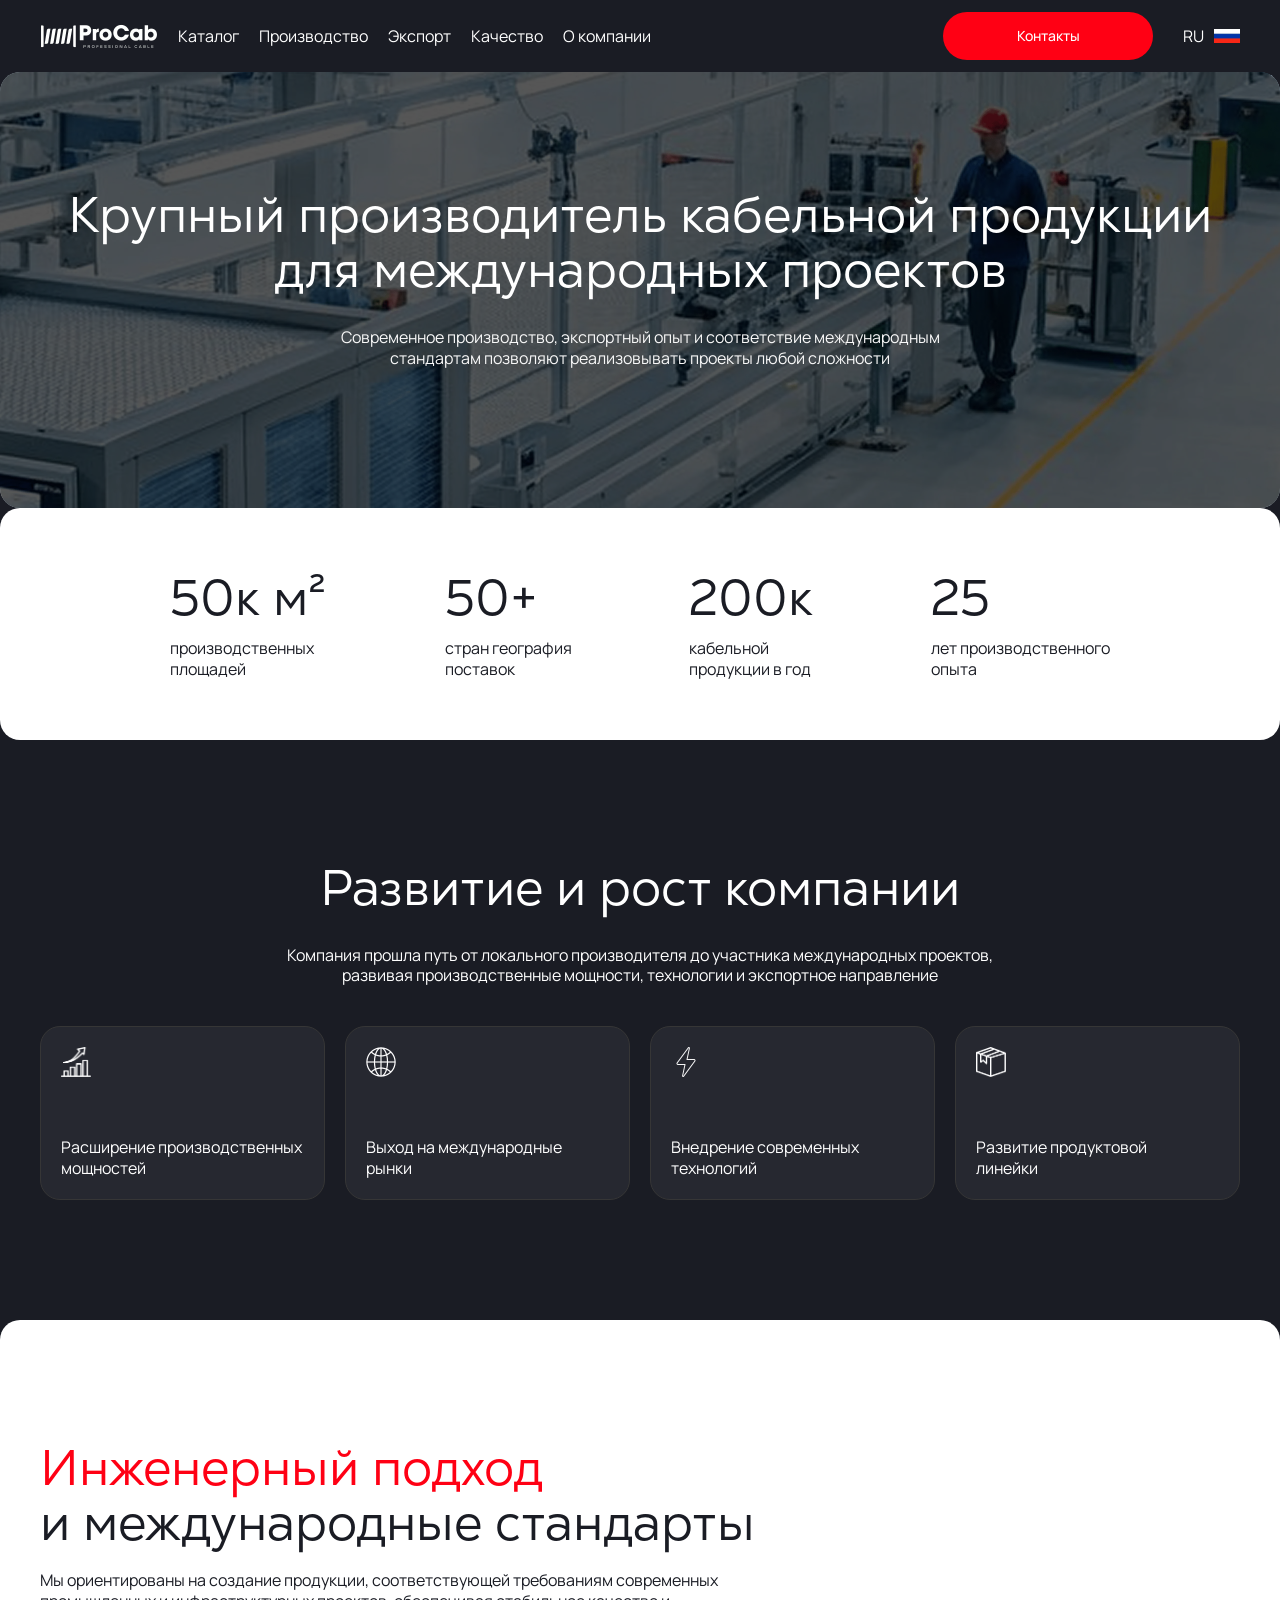
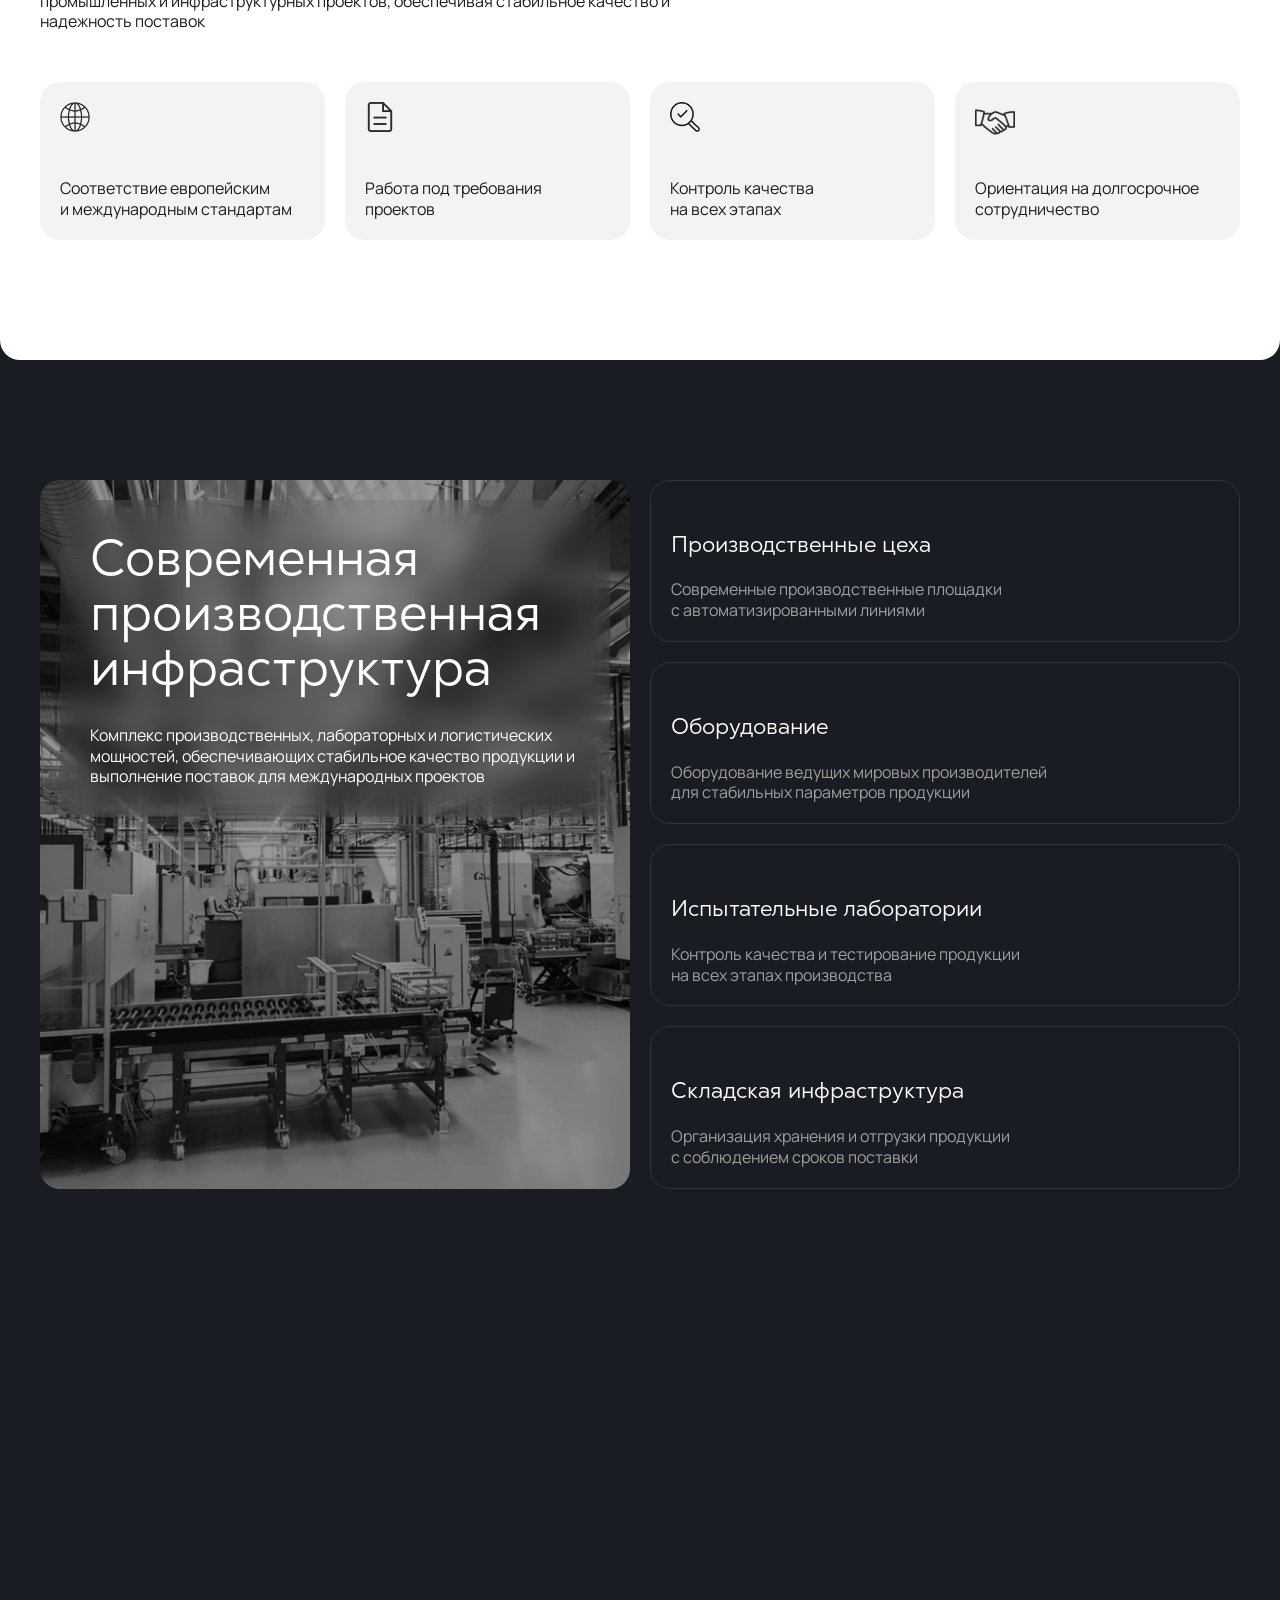
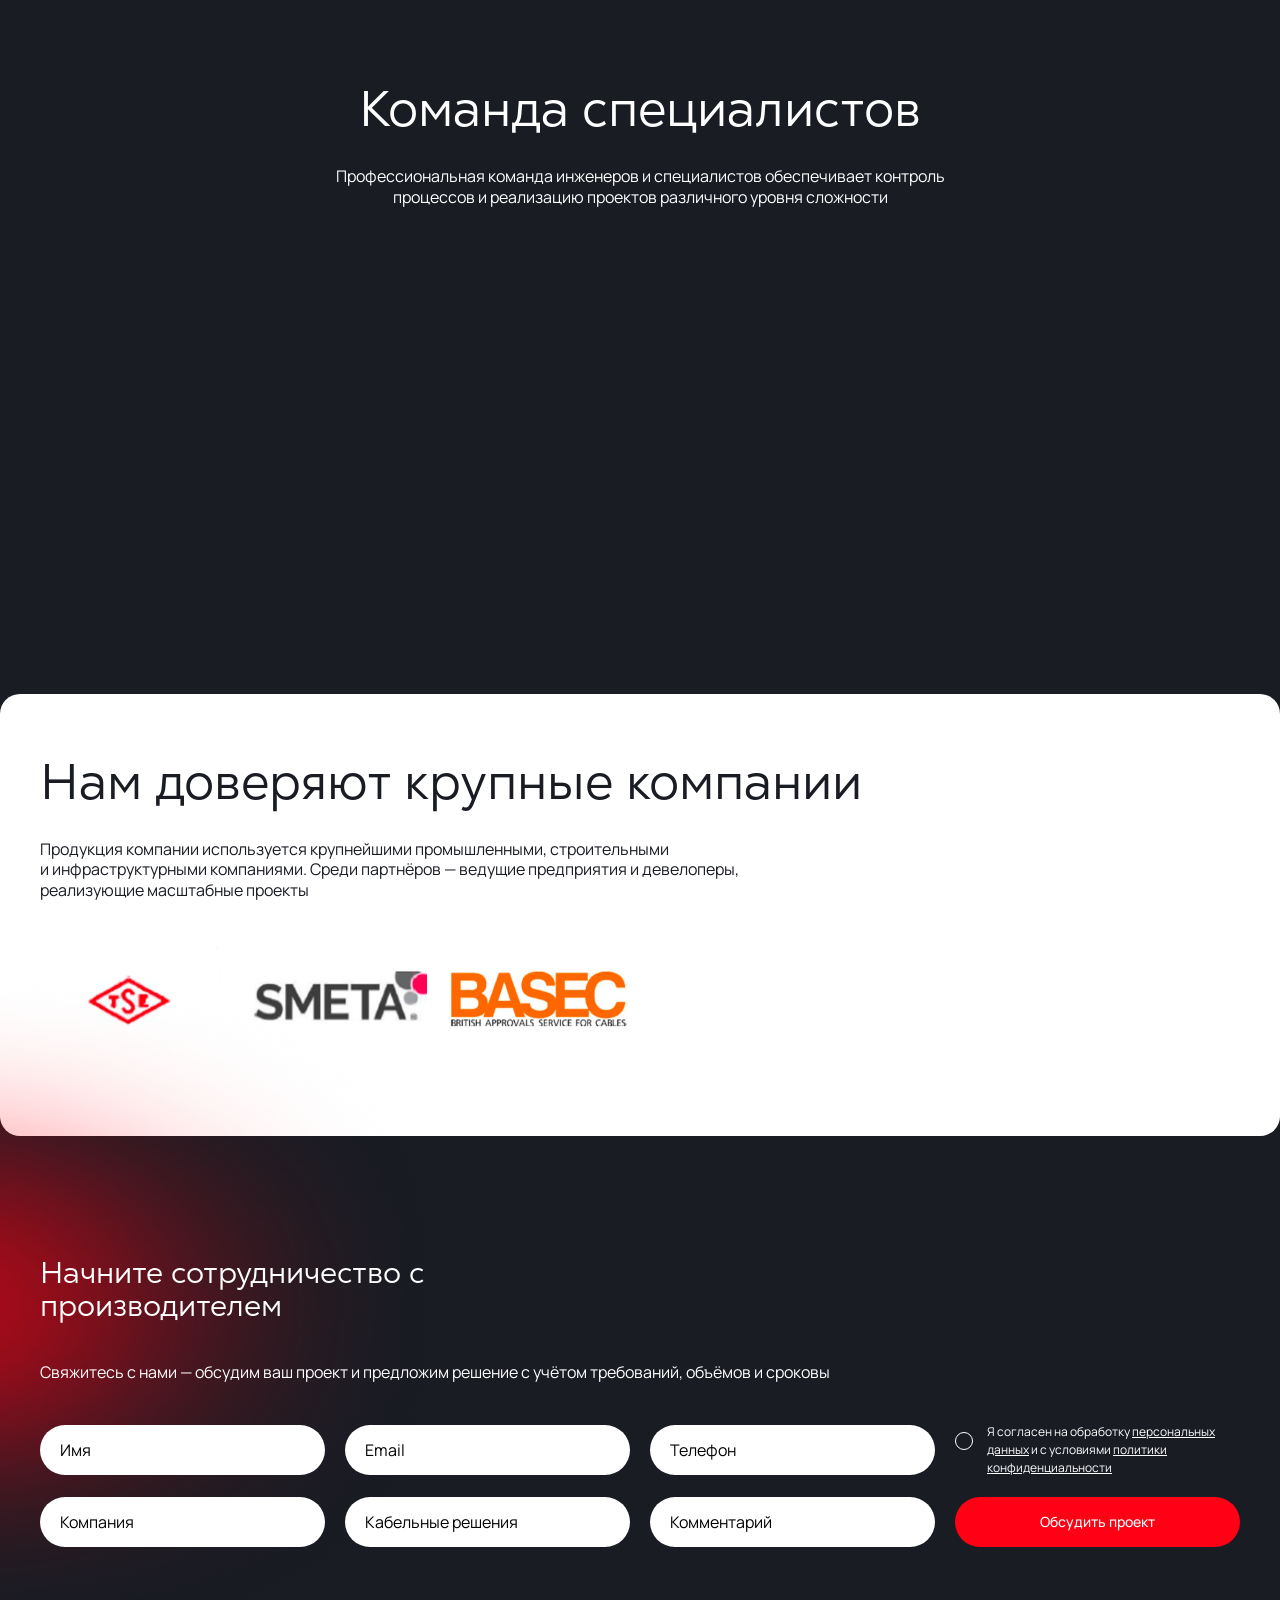
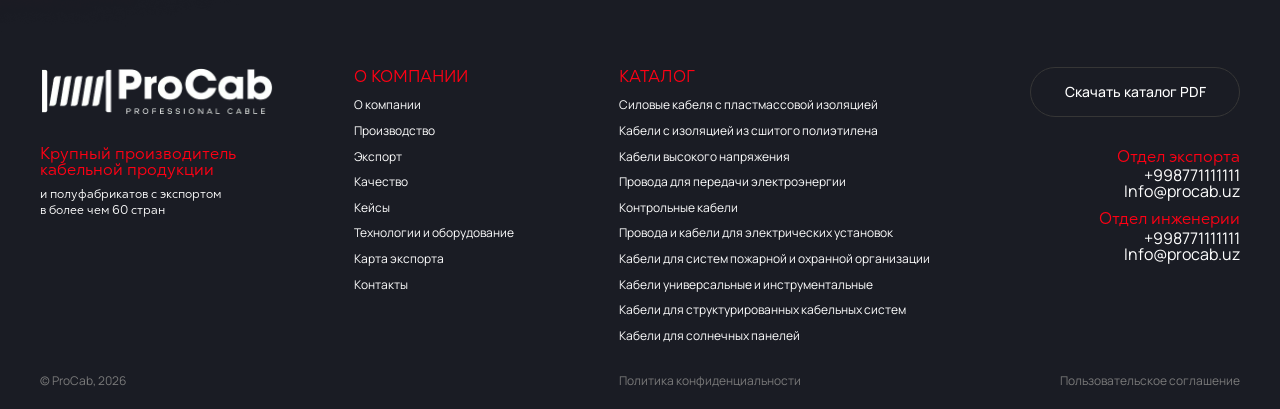
==== commit 7a4ae869: "upd" ====
--- a/about.html
+++ b/about.html
@@ -76,8 +76,27 @@
 
 
 <section class="default-banner about-banner">
-  <div class="banner-back">
-    <img src="./img/banner-back-pc.webp" alt="">
+  <div class="banner-slider slider-wrapper">
+    <div class="swiper-wrapper">
+      <div class="swiper-slide">
+        <img src="./img/banner-back-pc.webp" alt="">
+      </div>
+      <div class="swiper-slide">
+        <video autoplay muted loop src="./img/2zastavkaa.webm"></video>
+      </div>
+      <div class="swiper-slide">
+        <img src="./img/banner-back-pc.webp" alt="">
+      </div>
+      <div class="swiper-slide">
+        <video autoplay muted loop src="./img/2zastavkaa.webm"></video>
+      </div>
+      <div class="swiper-slide">
+        <img src="./img/banner-back-pc.webp" alt="">
+      </div>
+      <div class="swiper-slide">
+        <video autoplay muted loop src="./img/2zastavkaa.webm"></video>
+      </div>
+    </div>
   </div>
   <div class="container">
     <div class="banner-content">
--- a/css/style.min.css
+++ b/css/style.min.css
@@ -1,3 +1,3 @@
-@font-face{font-family:"NexaText";src:url("../fonts/nexatext/NexaTextThin.otf") format("opentype");font-weight:100;font-style:normal;font-display:swap}@font-face{font-family:"NexaText";src:url("../fonts/nexatext/NexaTextThinItalic.otf") format("opentype");font-weight:100;font-style:italic;font-display:swap}@font-face{font-family:"NexaText";src:url("../fonts/nexatext/NexaTextExtraLight.otf") format("opentype");font-weight:200;font-style:normal;font-display:swap}@font-face{font-family:"NexaText";src:url("../fonts/nexatext/NexaTextExtraLightItalic.otf") format("opentype");font-weight:200;font-style:italic;font-display:swap}@font-face{font-family:"NexaText";src:url("../fonts/nexatext/NexaTextLight.otf") format("opentype");font-weight:300;font-style:normal;font-display:swap}@font-face{font-family:"NexaText";src:url("../fonts/nexatext/NexaTextLightItalic.otf") format("opentype");font-weight:300;font-style:italic;font-display:swap}@font-face{font-family:"NexaText";src:url("../fonts/nexatext/NexaTextBook.otf") format("opentype");font-weight:400;font-style:normal;font-display:swap}@font-face{font-family:"NexaText";src:url("../fonts/nexatext/NexaTextBookItalic.otf") format("opentype");font-weight:400;font-style:italic;font-display:swap}@font-face{font-family:"NexaText";src:url("../fonts/nexatext/NexaTextRegular.otf") format("opentype");font-weight:500;font-style:normal;font-display:swap}@font-face{font-family:"NexaText";src:url("../fonts/nexatext/NexaTextRegularItalic.otf") format("opentype");font-weight:500;font-style:italic;font-display:swap}@font-face{font-family:"NexaText";src:url("../fonts/nexatext/NexaTextBold.otf") format("opentype");font-weight:700;font-style:normal;font-display:swap}@font-face{font-family:"NexaText";src:url("../fonts/nexatext/NexaTextBoldItalic.otf") format("opentype");font-weight:700;font-style:italic;font-display:swap}@font-face{font-family:"NexaText";src:url("../fonts/nexatext/NexaTextExtraBold.otf") format("opentype");font-weight:800;font-style:normal;font-display:swap}@font-face{font-family:"NexaText";src:url("../fonts/nexatext/NexaTextExtraBoldItalic.otf") format("opentype");font-weight:800;font-style:italic;font-display:swap}@font-face{font-family:"NexaText";src:url("../fonts/nexatext/NexaTextBlack.otf") format("opentype");font-weight:900;font-style:normal;font-display:swap}@font-face{font-family:"NexaText";src:url("../fonts/nexatext/NexaTextBlackItalic.otf") format("opentype");font-weight:900;font-style:italic;font-display:swap}@font-face{font-family:"NexaText";src:url("../fonts/nexatext/NexaTextHeavy.otf") format("opentype");font-weight:950;font-style:normal;font-display:swap}@font-face{font-family:"NexaText";src:url("../fonts/nexatext/NexaTextHeavyItalic.otf") format("opentype");font-weight:950;font-style:italic;font-display:swap}*{box-sizing:border-box;backface-visibility:hidden;-webkit-backface-visibility:hidden}body,h1,h2,h3,h4,p,figure,blockquote,dl,dd{margin:0}ul[role=list],ol[role=list]{list-style:none}html:focus-within{scroll-behavior:smooth}body{min-height:100vh;text-rendering:optimizeSpeed;line-height:1.5}a:not([class]){-webkit-text-decoration-skip:ink;text-decoration-skip-ink:auto}img,picture{max-width:100%;display:block}input,button,textarea,select{font:inherit;box-shadow:none;outline:none}@media(prefers-reduced-motion: reduce){html:focus-within{scroll-behavior:auto}*,*::before,*::after{animation-duration:.01ms !important;animation-iteration-count:1 !important;transition-duration:.01ms !important;scroll-behavior:auto !important}}:root{--swiper-navigation-size: 0}*{font-family:"Manrope";color:#1a1c24}a{transition:.3s;text-decoration:none}strong,span{font-size:inherit;letter-spacing:inherit;line-height:inherit;font-family:inherit}p{font-weight:400;font-size:16px;line-height:130%;width:100%}h1,.h1{font-weight:400;font-size:50px;line-height:110%;text-align:center;font-family:"NexaText";margin-bottom:30px;width:100%}h1 strong,.h1 strong{color:#ff0014;font-weight:inherit}h2,.h2{font-family:"NexaText";font-weight:400;font-size:50px;line-height:110%;margin-bottom:30px;width:100%}h2 strong,.h2 strong{color:#ff0014;font-weight:inherit}h3,.h3{font-family:"NexaText";font-weight:400;font-size:22px;line-height:130%;margin:30px 0 20px}h3:first-child,.h3:first-child{margin-top:0}h3:last-child,.h3:last-child{margin-bottom:0}.title-colored-white h2,.title-colored-white .h2,.title-colored-white h1,.title-colored-white .h1{color:#fff}.title-colored{width:100%}.description{width:100%;margin-bottom:40px}.description-white p{color:#fff}.title-small{width:100%}.title-small h2,.title-small .h2{font-size:26px}.title-small-white h2,.title-small-white .h2{color:#fff}.buttons-wrapper{display:flex;width:100%;justify-content:center;margin-top:40px}.buttons-wrapper .btn{max-width:325px}.card-title:not(p){font-family:"NexaText";font-weight:400;font-size:22px;line-height:130%;margin-bottom:15px}a.card-title:hover{color:#ff0014}.sr-only{position:absolute;width:1px;height:1px;padding:0;margin:-1px;overflow:hidden;clip:rect(0, 0, 0, 0);white-space:nowrap;border:0}body{background-color:#1a1c24}body::-webkit-scrollbar{width:6px;background-color:#1a1c24}body::-webkit-scrollbar-thumb{border-radius:20px;background-color:#ff0014}body.modal-open{overflow:hidden}body.admin-bar header{top:20px}section{max-width:100%;width:100%}.dark-section{margin:120px 0}main{min-height:70vh}.animate-block{opacity:0;width:100%;transition:opacity .8s cubic-bezier(0.4, 0, 0.2, 1),transform .8s cubic-bezier(0.4, 0, 0.2, 1)}.animate-block[data-animation=fade-up]{transform:translateY(50px)}.animate-block[data-animation=fade-left]{transform:translateX(-50px)}.animate-block[data-animation=fade-right]{transform:translateX(50px)}.animate-block[data-animation=fade]{transform:translateY(0)}.animate-block[data-animation=scale]{transform:scale(0.8)}.animate-block.animated{opacity:1;transform:translateX(0) translateY(0) scale(1)}.logo{display:flex;width:-moz-fit-content;width:fit-content}.logo img{-o-object-fit:contain;object-fit:contain;width:100%}.card-item{display:flex;padding:20px;border-radius:20px;flex-direction:column;border:1px solid #363636;background-color:#262830;justify-content:space-between}.card-item .card-icon{width:100%}.card-item .card-icon img{width:30px;height:30px;-o-object-fit:contain;object-fit:contain}.card-item .card-title{color:#fff}.container{margin:0 auto;display:flex;flex-wrap:wrap;max-width:1360px;width:100%}.container-fluid{max-width:100%;width:100%}.d-flex{display:flex;flex-wrap:wrap}.justify-between{justify-content:space-between}.justify-end{justify-content:flex-end}.flex-column{flex-direction:column}.row{display:flex;margin:0 -10px;width:calc(100% + 20px);flex-wrap:wrap}[class*=col-]{padding:0 10px}.col-lg-1{width:8.33333333%}.col-lg-2{width:16.66666667%}.col-lg-3{width:25%}.col-lg-4{width:33.33333333%}.col-lg-5{width:41.66666667%}.col-lg-6{width:50%}.col-lg-7{width:58.33333333%}.col-lg-8{width:66.66666667%}.col-lg-9{width:75%}.col-lg-10{width:83.33333333%}.col-lg-11{width:91.66666667%}.col-lg-12{width:100%}@media(max-width: 1430px){.container{padding:0 40px}}@media(max-width: 1024px){.row{margin:0 -12px;width:calc(100% + 24px)}[class*=col-]{padding:0 12px}.col-md-1{width:8.33333333%}.col-md-2{width:16.66666667%}.col-md-3{width:25%}.col-md-4{width:33.33333333%}.col-md-5{width:41.66666667%}.col-md-6{width:50%}.col-md-7{width:58.33333333%}.col-md-8{width:66.66666667%}.col-md-9{width:75%}.col-md-10{width:83.33333333%}.col-md-11{width:91.66666667%}.col-md-12{width:100%}.container{padding:0 20px}}@media(max-width: 600px){.col-m-1{width:8.33333333%}.col-m-2{width:16.66666667%}.col-m-3{width:25%}.col-m-4{width:33.33333333%}.col-m-5{width:41.66666667%}.col-m-6{width:50%}.col-m-7{width:58.33333333%}.col-m-8{width:66.66666667%}.col-m-9{width:75%}.col-m-10{width:83.33333333%}.col-m-11{width:91.66666667%}.col-m-12{width:100%}.container{padding:0 30px}}.btn{display:flex;justify-content:center;align-items:center;font-weight:500;font-size:14px;line-height:130%;padding:0 20px;height:50px;width:100%;max-width:210px;transition:.3s;cursor:pointer;border-radius:30px}.btn-red{color:#fff;background-color:#ff0014;height:48px;border:1px solid rgba(0,0,0,0)}.btn-red:hover{background-color:rgba(0,0,0,0);border-color:#363636}.btn-bordered{border:1px solid #363636;color:#fff;background-color:rgba(0,0,0,0)}.btn-bordered:hover{background-color:#ff0014;border-color:#ff0014}input[type=text],input[type=phone],input[type=email],input[type=tel]{height:50px;padding:0 20px;font-weight:400;font-size:16px;line-height:130%;color:#000;border-radius:30px;border:none}input[type=text]::-moz-placeholder, input[type=phone]::-moz-placeholder, input[type=email]::-moz-placeholder, input[type=tel]::-moz-placeholder{font-weight:inherit;font-size:inherit;line-height:inherit;letter-spacing:inherit;color:inherit}input[type=text]::placeholder,input[type=phone]::placeholder,input[type=email]::placeholder,input[type=tel]::placeholder{font-weight:inherit;font-size:inherit;line-height:inherit;letter-spacing:inherit;color:inherit}input{max-width:100%;width:100%;border-radius:0}input[type=submit],input[type=button]{height:50px;transition:.3s;cursor:pointer;border:1px solid rgba(0,0,0,0);background-color:#ff0014;color:#fff;border-radius:30px;font-weight:500;font-size:14px;line-height:130%}input[type=submit]:hover,input[type=button]:hover{background-color:rgba(0,0,0,0);border-color:#363636;color:#fff}textarea{max-width:100%;width:100%;resize:none;background-color:rgba(0,0,0,0);border-color:#fff;border-width:0 0 1px 0;border-radius:0}textarea::-webkit-scrollbar{width:0;display:none}textarea::-moz-placeholder{font-weight:inherit;font-size:inherit;line-height:inherit;letter-spacing:inherit;color:inherit}textarea::placeholder{font-weight:inherit;font-size:inherit;line-height:inherit;letter-spacing:inherit;color:inherit}@media(max-width: 1024px){input[type=text],input[type=phone],input[type=email],input[type=tel]{font-size:12px;height:37px}}@media(max-width: 600px){input[type=text],input[type=phone],input[type=email],input[type=tel]{padding:0 15px;height:42px}}.footer-menu{display:flex;flex-wrap:wrap;list-style:none;padding:0;margin:0;width:100%}.footer-menu li{display:flex;margin-bottom:10px;width:100%}.footer-menu li:last-of-type{margin-bottom:0}.footer-menu li a{font-weight:400;font-size:12px;line-height:130%;color:#fff}.footer-menu li a:hover{color:#ff0014}.main-menu{padding:0;display:flex;list-style:none;margin:0;align-items:center}.main-menu li+li{margin-left:20px}.main-menu li a{font-weight:400;font-size:16px;line-height:130%;color:#fff}.main-menu li a:hover{color:#ff0014}.slider-section{max-width:100%;position:relative;overflow:hidden}.slider-section .title-colored{position:relative}.slider-section .swiper-pagination{bottom:20px;right:0;display:flex;align-items:center;justify-content:flex-end;z-index:3}.slider-section .swiper-pagination .swiper-pagination-bullet{background-image:initial;background-color:rgba(0,0,0,.231372549);width:22px;height:22px;display:flex;align-items:center;justify-content:center;position:relative;opacity:1}.slider-section .swiper-pagination .swiper-pagination-bullet:before{content:"";display:block;position:absolute;width:4px;height:4px;transition:.3s;background-color:#fff;border-radius:50%}.slider-section .swiper-pagination .swiper-pagination-bullet.swiper-pagination-bullet-active:before{width:8px;height:8px}.slider-wrapper{max-width:100%;position:relative;width:100%;overflow:hidden}.swiper-slide{transition:.3s}.swiper-button{width:62px;height:62px;background-repeat:no-repeat;background-position:center;background-size:27px;background-image:url(../img/icons/slider-arrow.svg);transition:.3s;border-radius:50%;top:0;border:1px solid #5f6066}.swiper-button:hover{background-image:url(../img/icons/slider-arrow-hover.svg);background-color:#fff}.swiper-button-next{right:0;transform:scaleX(-1)}.swiper-button-prev{left:unset;right:80px}@keyframes fadeIn{from{opacity:0}to{opacity:1}}.modal-dialog{position:fixed;right:0;top:0;z-index:9999;opacity:0;width:100%;height:100%;overflow-y:auto;justify-content:center;align-items:center;visibility:hidden;transition:opacity .5s ease-in-out;display:flex;-webkit-backdrop-filter:blur(7.5px);backdrop-filter:blur(7.5px);background:rgba(0,0,0,.15);margin:0}.modal-dialog .modal-body{width:100%;margin:auto;position:relative;overflow:hidden;background-color:#1a1c24;border-radius:30px;border:1px solid #535353}.modal-dialog .modal-body *{color:#fff}.modal-dialog.modal-closing{opacity:0;transition:.5s}.modal-dialog.modal-opening{opacity:1;display:flex;animation:fadeIn .5s ease;visibility:visible;pointer-events:initial}.modal-dialog .modal-content{width:100%;background-color:rgba(0,0,0,0);border:none;box-shadow:none}.modal-dialog .modal-open{overflow:hidden;pointer-events:none}.modal-dialog .modal-close{position:absolute;right:30px;top:30px;border:none;cursor:pointer;background-color:rgba(0,0,0,0);background-image:url(../img/icons/close-modal.svg);background-repeat:no-repeat;background-position:center;background-size:contain;width:30px;height:30px;padding:0;z-index:1}.open-modal-dialog{cursor:pointer}.modal-certificate .modal-body{padding:40px;max-width:1190px}.modal-certificate .certificate-wrapper{display:grid;grid-template-columns:1fr 1.24fr;grid-gap:30px;width:100%}.modal-certificate .certificate-wrapper .certificate-img img{height:626px;width:100%;border-radius:20px;-o-object-fit:cover;object-fit:cover}.modal-certificate .certificate-wrapper .certificate-content .certificate-title{font-size:50px;line-height:110%;margin-bottom:40px}.modal-certificate .certificate-wrapper .certificate-content .certificate-description p{max-width:525px}.wpcf7 form .wpcf7-response-output{padding:0 !important;border:none !important}.wpcf7 form .smart-captcha{display:none}.wpcf7 form .wpcf7-not-valid-tip{display:none}.wpcf7 form .wpcf7-not-valid{border-color:#dc3232 !important}.wpcf7 form .hidden-fields-container{display:none}.wpcf7 form .wpcf7-spinner{display:none}.wpcf7 form br{display:none}.wpcf7 form input[type=checkbox]{position:absolute;opacity:0;width:0;height:0;margin:0;padding:0;pointer-events:none}.wpcf7 form .wpcf7-form-control-wrap{display:flex;align-items:center}.wpcf7 form .wpcf7-acceptance{max-width:100%}.wpcf7 form .wpcf7-acceptance .wpcf7-list-item{margin:0}.wpcf7 form .wpcf7-acceptance .wpcf7-list-item .wpcf7-list-item-label{position:relative;padding-left:32px;cursor:pointer;-webkit-user-select:none;-moz-user-select:none;user-select:none;font-weight:400;font-size:12px;line-height:150%;display:block;color:#fff;height:inherit;max-width:310px}.wpcf7 form .wpcf7-acceptance .wpcf7-list-item .wpcf7-list-item-label a{color:inherit;font-size:inherit;line-height:inherit;font-weight:inherit;letter-spacing:inherit;text-decoration:underline}.wpcf7 form .wpcf7-acceptance .wpcf7-list-item .wpcf7-list-item-label a:hover{color:#ff0014}.wpcf7 form .wpcf7-acceptance .wpcf7-list-item .wpcf7-list-item-label::before{content:"";position:absolute;left:0;top:18px;transform:translateY(-50%);width:18px;height:18px;border:1px solid #fff;background-color:rgba(0,0,0,0);transition:all .3s ease;box-sizing:border-box;border-radius:50%}.wpcf7 form .wpcf7-acceptance .wpcf7-list-item .wpcf7-list-item-label::after{content:"";position:absolute;left:0;top:18px;transform:translateY(-50%);width:18px;height:18px;opacity:0;transition:opacity .3s ease;background-repeat:no-repeat;background-position:center;background-size:12px;background-image:url(../img/icons/checkbox-checked-small.svg)}.wpcf7 form .wpcf7-acceptance .wpcf7-list-item input[type=checkbox]:checked+.wpcf7-list-item-label::after{opacity:1}.wpcf7 .wpcf7-response-output{padding:0;margin:0;color:#fff}.wpcf7 .wpcf7-spinner{display:none !important}.wpcf7 .screen-reader-response{display:none}@media(max-width: 1024px){.wpcf7 form input[type=submit],.wpcf7 form input[type=button]{height:37px;font-size:12px}.wpcf7 form .wpcf7-acceptance .wpcf7-list-item .wpcf7-list-item-label{font-size:10px}}@media(max-width: 600px){.wpcf7 form .wpcf7-acceptance .wpcf7-list-item .wpcf7-list-item-label{font-size:8px;max-width:280px}}.main-banner{overflow:hidden;display:flex;justify-content:center;height:770px;position:relative;transform:translate3d(0, 0, 0);-webkit-transform:translate3d(0, 0, 0);backface-visibility:hidden;-webkit-backface-visibility:hidden;perspective:1000px;-webkit-perspective:1000px;will-change:auto;contain:strict}.main-banner:before{content:"";display:block;width:100%;height:240px;background-repeat:no-repeat;background-position:0 0;background-size:100% 100%;background-image:url(../img/main-banner-decor.svg);position:absolute;top:0;z-index:2}.main-banner .container{position:relative}.main-banner .banner-content{position:relative;z-index:2;padding-top:200px}.main-banner .banner-content .description{margin-bottom:30px}.main-banner .banner-content .description p{max-width:504px;margin:0 auto;text-align:center}.main-banner .banner-content .banner-buttons{display:flex;align-items:center;justify-content:center;width:100%}.main-banner .banner-content .banner-buttons .btn:nth-of-type(1){margin-right:10px}.main-banner .banner-content .banner-buttons .btn:nth-of-type(2){margin-left:10px}.main-banner .banner-image{position:absolute;max-width:744px;width:100%;right:0;z-index:1;bottom:-70px}.main-banner .banner-back video{width:100%;position:absolute;left:0;top:0;z-index:1;-o-object-fit:cover;object-fit:cover;height:100%;display:block;transform:translateZ(0);-webkit-transform:translateZ(0)}@media(max-width: 1260px){.main-banner .banner-image{max-width:604px}}.stats-section{background-color:#fff;border-radius:20px;padding:60px 0}.stats-section .stats-wrapper{width:100%;display:grid;grid-template-columns:repeat(5, 1fr);grid-gap:50px}.stats-section .stats-wrapper .stat-item{display:flex;flex-direction:column;width:-moz-fit-content;width:fit-content}.stats-section .stats-wrapper .stat-item .stat-title{font-family:"NexaText";font-weight:400;font-size:50px;line-height:120%;margin-bottom:10px}@media(max-width: 1260px){.stats-section .stats-wrapper{grid-gap:20px}}.production-section h2{display:flex;flex-direction:column;text-align:center}.production-section .description p{max-width:680px;width:100%;margin:0 auto;text-align:center}.production-section .card-item .card-icon{margin-bottom:60px}.production-section .card-item .card-title{max-width:280px}.production-section .card-item.production-card-blur{background-repeat:no-repeat;background-position:center;background-size:cover;justify-content:flex-end}.production-section .card-item.production-card-blur .card-content{padding:20px;background-color:rgba(255,255,255,.0509803922);-webkit-backdrop-filter:blur(8px);backdrop-filter:blur(8px);border-radius:20px}.production-section .row .col-lg-6{display:grid;grid-gap:20px}.production-section .row .col-lg-6:nth-of-type(2){grid-template-columns:repeat(2, 1fr)}.production-section .row .col-lg-6:nth-of-type(2) .card-item:nth-of-type(1){grid-row:span 2}.full-width-video-section{border-radius:20px;overflow:hidden;height:436px;position:relative;transform:translate3d(0, 0, 0);-webkit-transform:translate3d(0, 0, 0);backface-visibility:hidden;-webkit-backface-visibility:hidden;perspective:1000px;-webkit-perspective:1000px;will-change:auto;contain:strict}.full-width-video-section video{height:inherit;width:100%;-o-object-fit:cover;object-fit:cover;display:block;transform:translateZ(0);-webkit-transform:translateZ(0)}.production-process-section{padding:120px 0;background-color:#fff;border-radius:20px}.production-process-section h2{margin-bottom:75px}.production-process-section .process-cards{width:100%;display:grid;grid-template-columns:repeat(2, 1fr);grid-gap:55px 20px;counter-reset:card-counter}.production-process-section .process-cards .process-card{display:grid;grid-template-columns:repeat(2, 1fr);grid-gap:20px;width:100%;background-color:#f3f3f3;border-radius:20px;counter-increment:card-counter;position:relative}.production-process-section .process-cards .process-card .process-card-content{display:flex;flex-direction:column;height:100%;justify-content:flex-end;padding:20px}.production-process-section .process-cards .process-card .process-card-content:before{content:counter(card-counter, decimal-leading-zero);display:flex;width:90px;height:90px;border-radius:50%;background-color:#1a1c24;align-items:center;justify-content:center;font-weight:500;font-size:50px;line-height:130%;color:#fff;position:absolute;top:-45px;left:0}.production-process-section .process-cards .process-card .process-card-content .card-description p{max-width:270px}.production-process-section .process-cards .process-card .process-card-image img{width:100%;height:100%;-o-object-fit:cover;object-fit:cover}@media(max-width: 1260px){.production-process-section .process-cards .process-card .process-card-content:before{font-size:30px;width:70px;height:70px}}.certificates-section h2{text-align:center}.certificates-section .description p{text-align:center;max-width:425px;margin:0 auto}.certificates-section .certificates-grid{display:grid;grid-template-columns:repeat(6, 1fr);grid-gap:20px;width:100%}.certificates-section .certificates-grid .certificate-item .certificate-img{border-radius:20px;background-color:#fff;overflow:hidden;display:flex;justify-content:center;align-items:center;margin-bottom:20px;width:100%;padding:5px 0}.certificates-section .certificates-grid .certificate-item .certificate-img img{height:105px;-o-object-fit:cover;object-fit:cover}@media(max-width: 1260px){.certificates-section .certificates-grid .certificate-item .certificate-img img{-o-object-fit:contain;object-fit:contain}}.blog-section h2{text-align:center}.blog-section .description p{max-width:480px;margin:0 auto;text-align:center}.quality-section{padding:60px 0;background-color:#fff;border-radius:20px;position:relative;z-index:1}.quality-section .quality-content{background-repeat:no-repeat;background-position:center;background-size:cover;border-radius:20px;overflow:hidden;height:100%;padding:20px;min-height:500px}.quality-section .quality-content .content-wrapper{padding:30px;border-radius:20px;width:100%;-webkit-backdrop-filter:blur(14px);backdrop-filter:blur(14px);background:rgba(84,84,84,.15)}.quality-section .quality-content .content-wrapper .description-white p{color:#a0a0a0}.quality-section .quality-content .content-wrapper .btn{max-width:325px}.quality-section .quality-content .content-wrapper .btn:hover{border-color:#d8d8d8}.quality-section .quality-steps{counter-reset:step-counter;width:100%}.quality-section .quality-steps .step-item{width:100%;margin-bottom:20px;counter-increment:step-counter}.quality-section .quality-steps .step-item:last-of-type{margin-bottom:0}.quality-section .quality-steps .step-item:before{content:counter(step-counter, decimal-leading-zero);font-weight:500;font-size:50px;line-height:130%;color:#000;margin-bottom:10px}.quality-section .quality-steps .step-item .card-title{color:#000;margin-bottom:20px}.quality-section .quality-steps .step-item .step-description p{color:#a0a0a0}.quality-section.dark-section{background-color:rgba(0,0,0,0);padding:120px 0;margin:0}.quality-section.dark-section:before{content:"";display:block;width:348px;height:488px;background-repeat:no-repeat;background-position:0 0;background-size:100% 100%;background-image:url(../img/migration-map-decor-img.webp);position:absolute;bottom:-300px;right:0;z-index:-1;transform:scaleX(-1)}.quality-section.dark-section .quality-content .content-wrapper .description-white p{color:#fff}.quality-section.dark-section .quality-steps .step-item:before{color:#fff}.quality-section.dark-section .quality-steps .step-item .card-title{color:#fff}.migration-map-section{padding:120px 0}.migration-map-section h2{text-align:center}.migration-map-section .description p{max-width:725px;margin:0 auto;text-align:center}.migration-map-section .map-wrapper{position:relative;height:609px;width:100%}.migration-map-section .map-wrapper .map-image{position:absolute;top:0;left:0;transition:opacity 1s ease;height:inherit;width:100%}.migration-map-section .map-wrapper .map-image:first-child{position:relative}.migration-map-section .benefits-block{width:100%;display:grid;grid-template-columns:repeat(4, 1fr);grid-gap:20px;margin-top:75px}.migration-map-section .benefits-block .card-item .card-icon{margin-bottom:30px}.product-section{background-color:#fff;padding:120px 0;border-radius:20px}.product-section .product-head .btn:hover{color:#1a1c24}.product-section .products-grid{width:100%;display:grid;grid-template-columns:repeat(4, 1fr);grid-gap:20px}.product-section .products-grid .product-head{grid-column:span 2;grid-row:span 1}.product-section .products-grid .product-card{width:100%;height:100%;border-radius:20px;overflow:hidden;background-color:#f3f3f3;display:flex;flex-direction:column;transition:.3s}.product-section .products-grid .product-card:hover{transform:translateY(-5px)}.product-section .products-grid .product-card .product-card-image{width:100%;margin-bottom:15px}.product-section .products-grid .product-card .product-card-image img{width:100%;height:317px;-o-object-fit:cover;object-fit:cover}.product-section .products-grid .product-card .card-content{display:flex;flex-direction:column;width:100%;padding:0 20px 20px;justify-content:space-between;flex:1}.product-section .products-grid .product-card .card-content .card-title{margin-bottom:auto}.product-section .products-grid .product-card .card-content .card-description{margin:15px 0;min-height:41px}.product-section .products-grid .product-card .card-content .card-attributes{width:100%;display:grid;grid-template-columns:repeat(2, 1fr);grid-gap:20px;justify-self:flex-end}.product-section .products-grid .product-card .card-content .card-attributes .attribute{height:36px;display:flex;align-items:center;justify-content:center;width:100%;border-radius:18px;background-color:#fff;font-weight:500;font-size:16px;line-height:130%}@media(max-width: 1260px){.product-section .products-grid{grid-template-columns:repeat(3, 1fr)}.product-section .products-grid .product-head{grid-column:span 1}}.partners-company-section{position:relative;padding:120px 0}.partners-company-section:before{content:"";display:block;width:348px;height:488px;background-repeat:no-repeat;background-position:0 0;background-size:100% 100%;background-image:url(../img/migration-map-decor-img.webp);position:absolute;top:-120px;left:0}.partners-company-section h2{text-align:center;margin-bottom:50px}@media(max-width: 1260px){.partners-company-section h2{text-align:start;max-width:85%}}.cooperation-process-section{margin-top:0;position:relative}.cooperation-process-section:after{content:"";display:block;width:400px;height:600px;background-repeat:no-repeat;background-position:100% 100%;background-size:contain;background-image:url(../img/cooperation-process-decor.webp);position:absolute;bottom:-200px;right:0;z-index:-1}.cooperation-process-section h2{text-align:center}.cooperation-process-section .description p{max-width:360px;margin:0 auto;text-align:center}.cooperation-process-section .process-grid{width:100%;display:grid;grid-template-columns:repeat(4, 1fr);grid-gap:20px;counter-reset:card-counter}.cooperation-process-section .process-grid .process-item{padding:20px;border-radius:20px;border:1px solid #363636;counter-increment:card-counter;display:flex;flex-direction:column;justify-content:space-between;height:100%;background-color:#1a1c24}.cooperation-process-section .process-grid .process-item:first-of-type,.cooperation-process-section .process-grid .process-item:nth-of-type(2){grid-column:span 2}.cooperation-process-section .process-grid .process-item:first-of-type .card-description p,.cooperation-process-section .process-grid .process-item:nth-of-type(2) .card-description p{max-width:65%}.cooperation-process-section .process-grid .process-item:last-of-type{justify-content:flex-end;border:none;padding:0;background-color:rgba(0,0,0,0)}.cooperation-process-section .process-grid .process-item:last-of-type .card-description{margin-bottom:25px}.cooperation-process-section .process-grid .process-item .card-description p{color:#fff}.cooperation-process-section .process-grid .process-item .btn{max-width:100%}.cooperation-process-section .process-grid .process-item .process-item-content:before{content:counter(card-counter, decimal-leading-zero);display:block;font-family:"NexaText";font-size:26px;line-height:130%;color:#fff;margin-bottom:40px}.cooperation-process-section .process-grid .process-item .process-item-content .card-title{color:#fff;margin-bottom:20px}.partner-advantages-section{background-color:#fff;padding:120px 0;border-radius:20px;position:relative;z-index:1}.partner-advantages-section h2{margin-bottom:20px}.partner-advantages-section .description{display:flex;width:100%;justify-content:space-between;margin-bottom:50px}.partner-advantages-section .description p{max-width:60%}.partner-advantages-section .description .btn-bordered{color:#000;max-width:325px;border-color:#d8d8d8}.partner-advantages-section .description .btn-bordered:hover{color:#fff}.partner-advantages-section .advantages-grid{display:grid;grid-gap:20px;grid-template-columns:1fr 1fr 2.06fr;width:100%}.partner-advantages-section .advantages-grid .advantage-card{height:116px;border-radius:20px;padding:20px;background-color:#f3f3f3;display:flex;flex-direction:column;justify-content:space-between}.partner-advantages-section .advantages-grid .advantage-card .card-icon{width:100%;margin-bottom:36px}.partner-advantages-section .advantages-grid .advantage-card .card-icon img{width:30px;height:30px;-o-object-fit:contain;object-fit:contain}.callback-section{margin:120px 0 0;position:relative}.callback-section:before{content:"";display:block;width:348px;height:488px;background-repeat:no-repeat;background-position:0 0;background-size:100% 100%;background-image:url(../img/migration-map-decor-img.webp);position:absolute;top:-300px;left:0;z-index:-1}.callback-section h2{font-size:30px;margin-bottom:40px;max-width:580px}.callback-section .form-wrapper{width:100%}.callback-section .form-wrapper .wpcf7{width:100%}.callback-section .form-wrapper .wpcf7 form{width:100%}.callback-section .form-wrapper .wpcf7 form>p{display:grid;grid-template-columns:repeat(4, 1fr);width:100%;grid-gap:20px}.callback-section-decor-right:before{left:unset;right:0;transform:scaleX(-1)}.callback-section-light{background-color:#fff;padding:60px 0;border-radius:20px;z-index:1;margin:0}.callback-section-light:before{display:none}.callback-section-light h2{color:#000;margin-bottom:30px}.callback-section-light .description p{color:#000}.callback-section-light .wpcf7 form .wpcf7-acceptance .wpcf7-list-item .wpcf7-list-item-label{color:#000}.callback-section-light .wpcf7 form .wpcf7-acceptance .wpcf7-list-item .wpcf7-list-item-label:before{border-color:#000}.callback-section-light .wpcf7 form .wpcf7-acceptance .wpcf7-list-item .wpcf7-list-item-label:after{background-image:url(../img/icons/checkbox-checked-small-black.svg)}.callback-section-light form input[type=text],.callback-section-light form input[type=phone],.callback-section-light form input[type=email],.callback-section-light form input[type=tel]{background-color:#f3f3f3}.default-banner{height:436px;margin-top:72px;position:relative;border-radius:20px;overflow:hidden}.default-banner .container{position:relative}.default-banner:after{content:"";display:block;width:100%;height:100%;position:absolute;top:0;left:0;background-color:rgba(0,0,0,.66);z-index:1}.default-banner .banner-slider{position:absolute;top:0;left:0;width:100%;height:100%}.default-banner .banner-slider img,.default-banner .banner-slider video{width:100%;height:100%;-o-object-fit:cover;object-fit:cover}.default-banner .banner-back{position:absolute;top:0;left:0;width:100%;height:100%}.default-banner .banner-back img{width:100%;height:100%;-o-object-fit:cover;object-fit:cover}.default-banner .container{height:inherit}.default-banner .yoast-breadcrumbs{margin-bottom:100px}.default-banner .banner-content{width:100%;height:inherit;position:relative;z-index:2;padding:15px 0 40px;display:flex;flex-direction:column;justify-content:center;align-items:center}.default-banner .banner-content h1{color:#fff;text-align:center}.default-banner .description{margin-bottom:0}.default-banner .description p{text-align:center;margin:0 auto;color:#f8f8f8}.default-banner .btn{margin:30px auto 0;border-color:#fff}.default-banner .btn:hover{border-color:#ff0014}.default-banner:has(.yoast-breadcrumbs) .banner-content{display:block}.blog-card{background-color:#fff;border-radius:20px;overflow:hidden;height:100%;display:flex;flex-direction:column;padding-bottom:20px}.blog-card .blog-card-image{position:relative}.blog-card .blog-card-image img{height:317px;width:100%;-o-object-fit:cover;object-fit:cover;border-radius:20px}.blog-card .blog-card-image .card-date{padding:8px 12px;display:flex;align-items:center;justify-content:center;width:-moz-fit-content;width:fit-content;background-color:#fff;border-radius:18px;position:absolute;top:20px;left:20px;font-weight:500}.blog-card .card-content{padding:15px 20px 0;margin-bottom:30px}.blog-card .card-content .card-description{width:100%}.blog-card .card-content .card-description p{overflow:hidden;text-overflow:ellipsis;display:-moz-box;display:-webkit-box;-webkit-line-clamp:1;-webkit-box-orient:vertical;line-clamp:1;box-orient:vertical}.blog-card .card-button{width:100%;padding:0 20px;margin-top:auto}.blog-card .card-button .btn{color:#000;max-width:100%;border-color:#d8d8d8}.blog-card .card-button .btn:hover{color:#fff}.partner-card{background-color:#f3f3f3;border-radius:20px;display:grid;grid-template-columns:repeat(2, 1fr);grid-gap:20px;width:100%;padding:40px 20px}.partner-card .partner-card-image img{height:100%;width:100%;-o-object-fit:cover;object-fit:cover;border-radius:20px}.partner-card .partner-card-content{display:flex;flex-direction:column;justify-content:space-between;width:100%}.partner-card .partner-card-content .partner-card-title{font-family:"NexaText";font-size:26px;line-height:130%;width:100%;margin-bottom:30px}.partner-card .partner-card-content .partner-card-list{width:100%;display:grid;grid-template-columns:repeat(2, 1fr);grid-gap:20px}.partner-card .partner-card-content .partner-card-list .card-list-item:not(.card-list-item-card) .card-list-item-title{font-weight:400;font-size:16px;line-height:130%;margin-bottom:10px;color:#a0a0a0}.partner-card .partner-card-content .partner-card-list .card-list-item:not(.card-list-item-card) .card-list-item-subtitle{font-weight:400;font-size:13px;line-height:120%;color:#000}.partner-card .partner-card-content .partner-card-list .card-list-item-card{height:50px;display:flex;align-items:center;border-radius:18px;background-color:#fff;border:1px solid #d8d8d8;padding:0 10px;font-size:13px;line-height:130%}.partner-card .partner-card-content .partner-card-list-bottom{margin-top:30px}.partner-card .partner-card-solutions{grid-column:span 2;display:grid;grid-template-columns:repeat(3, 1fr);grid-gap:20px;width:100%}.partner-card .partner-card-solutions .solution-item{padding:20px;border-radius:20px;border:1px solid #d8d8d8;background-color:#fff}.partner-card .partner-card-solutions .solution-item:last-of-type{border:none}.partner-card .partner-card-solutions .solution-item .card-title{margin-bottom:20px}.partner-card .partner-card-solutions .solution-item .solution-content ul{padding-left:10px;margin:0;list-style:none}.partner-card .partner-card-solutions .solution-item .solution-content ul li{font-weight:400;font-size:16px;line-height:130%;display:flex;color:#000}.partner-card .partner-card-solutions .solution-item .solution-content ul li:before{content:"";display:block;width:4px;height:4px;border-radius:50%;background-color:#000;position:relative;top:10px;margin-right:10px}.catalog-card{border-radius:20px;width:100%;overflow:hidden;display:flex;flex-direction:column;background-color:#fff;height:100%}.catalog-card .card-image{width:100%;margin-bottom:20px;flex-shrink:0}.catalog-card .card-image img{height:317px;width:100%;-o-object-fit:cover;object-fit:cover;border-radius:20px}.catalog-card .card-content{width:100%;padding:0 20px 20px;display:flex;flex-direction:column;flex:1}.catalog-card .card-content .card-content-top{width:100%}.catalog-card .card-content .card-content-bottom{width:100%;margin-top:auto}.catalog-card .card-content .card-title{font-size:26px;margin-bottom:10px}.catalog-card .card-content .card-tag{width:100%;margin-bottom:15px;font-weight:400;font-size:16px;line-height:130%;color:#ff0014}.catalog-card .card-content .card-description{width:100%;margin-bottom:30px}.catalog-card .card-content .card-description p{color:#a0a0a0;max-width:564px}.catalog-card .card-content .card-info{width:100%;margin-bottom:30px}.catalog-card .card-content .card-info:last-of-type{margin-bottom:0}.catalog-card .card-content .card-info .card-subtitle{font-family:"NexaText";font-size:18px;line-height:130%;color:#000;margin-bottom:15px;font-weight:500}.catalog-card .card-content .card-applications{display:grid;grid-template-columns:repeat(3, 1fr);grid-gap:10px;width:100%}.catalog-card .card-content .card-applications .application-item{height:55px;display:flex;align-items:center;justify-content:center;width:100%;border-radius:40px;background-color:#f3f3f3;font-weight:500;font-size:14px;line-height:130%;text-align:center;padding:0 18px}.catalog-card .card-content .card-models{display:grid;grid-template-columns:repeat(3, 1fr);grid-gap:10px;width:100%}.catalog-card .card-content .card-models .model{height:55px;display:flex;align-items:center;justify-content:center;width:100%;border-radius:40px;background-color:#1a1c24;color:#fff;font-weight:500;font-size:14px;line-height:130%;text-align:center;padding:0 18px}.catalog-card .card-content .cart-technical-description{width:100%}.catalog-card .card-content .cart-technical-description p{color:#a0a0a0;display:flex;align-items:center;justify-content:space-between;margin-bottom:10px}.catalog-card .card-content .cart-technical-description p:last-of-type{margin-bottom:0}.catalog-card .card-content .cart-technical-description p span{color:inherit}@media(max-width: 1260px){.catalog-card .card-content .card-applications{grid-template-columns:repeat(2, 1fr)}.catalog-card .card-content .card-description p br{display:none}}.category-catalog-card{display:flex;flex-direction:column;height:100%;justify-content:space-between;background-color:#f8f8f8;border-radius:21px;overflow:hidden;padding-bottom:20px}.category-catalog-card .card-content-top .card-image{width:100%;margin-bottom:15px}.category-catalog-card .card-content-top .card-image img{height:317px;width:100%;-o-object-fit:cover;object-fit:cover;border-radius:20px}.category-catalog-card .card-content-top .card-content{padding:0 20px}.category-catalog-card .card-content-top .card-description{margin-bottom:30px}.category-catalog-card .card-button{padding:0 20px}.category-catalog-card .card-button .btn{max-width:100%;color:#1a1c24;border-color:#d8d8d8}.category-catalog-card .card-button .btn:hover{color:#fff}.yoast-breadcrumbs{width:100%}.yoast-breadcrumbs span{font-weight:400;font-size:16px;line-height:30px;color:#fff}.yoast-breadcrumbs span a{font-weight:400;font-size:16px;line-height:30px;color:#fff}.yoast-breadcrumbs span a:hover{color:#ff0014}.yoast-breadcrumbs span span{padding-left:5px;padding-right:5px}.yoast-breadcrumbs span span:first-child{padding-left:0}.yoast-breadcrumbs .breadcrumb_last{font-weight:400;font-size:16px;line-height:30px;color:#fff}@media(max-width: 1600px){.breadcrumbs-wrapper span{font-size:16px}.breadcrumbs-wrapper span .breadcrumb_last{font-size:16px}.breadcrumbs-wrapper span span{font-size:16px;padding-right:8px;padding-left:8px}.breadcrumbs-wrapper span a{font-size:16px}}@media(max-width: 600px){.breadcrumbs-wrapper .yoast-breadcrumbs{text-align:center}.breadcrumbs-wrapper span{line-height:138%}.breadcrumbs-wrapper span .breadcrumb_last{line-height:138%}.breadcrumbs-wrapper span span{line-height:138%}.breadcrumbs-wrapper span a{line-height:138%}}.filters-block{display:flex;flex-wrap:wrap;margin:0 -10px}.filters-block .filter-item{position:relative;cursor:pointer;padding:7px 10px 0;height:-moz-fit-content;height:fit-content}.filters-block .filter-item .filter-head{display:flex;align-items:center;font-weight:400;font-size:16px;line-height:150%;color:#fff}.filters-block .filter-item .filter-head:after{content:"";display:block;width:10px;height:8px;background-repeat:no-repeat;background-position:center;background-size:contain;margin-left:5px;background-image:url(../img/icons/filter-arrow.svg);transition:.3s}.filters-block .filter-item .filter-dropdown{position:absolute;top:100%;width:-moz-max-content;width:max-content;min-width:100%;left:0;opacity:0;visibility:hidden;transform:translateY(-10px);transition:all .3s ease;z-index:10;background-color:#363636;padding:15px;pointer-events:none;border-radius:20px}.filters-block .filter-item .filter-dropdown .filter-option{font-weight:400;font-size:10px;line-height:150%;margin-bottom:10px;color:#898989;border:1px solid #363636}.filters-block .filter-item .filter-dropdown .filter-option:last-child{margin-bottom:0}.filters-block .filter-item.active .filter-head:after{transform:scaleY(-1)}.filters-block .filter-item.active .filter-dropdown{opacity:1;visibility:visible;transform:translateY(0);pointer-events:auto}@media(max-width: 1200px){.filters-block{padding-right:0}}@media(max-width: 1024px){.filters-block{justify-content:flex-start;margin:0 -15px 30px}}@media(max-width: 600px){.filters-block{margin:0 -10px 30px;width:calc(100% + 20px);max-width:unset}.filters-block .filter-item{padding:20px 10px 0;flex:1 1 auto}.filters-block .filter-item .filter-head{font-size:14px}.filters-block .filter-item .filter-dropdown .filter-option{font-size:14px}.filters-block .filter-item:nth-child(1){order:1}.filters-block .filter-item:nth-child(2){order:3}.filters-block .filter-item:nth-child(3){order:2}.filters-block .filter-item:nth-child(4){order:4}}.pagination-wrapper{width:100%;grid-column:span 4;margin-top:24px}.pagination-wrapper ul{padding:0;display:flex;align-items:center;width:100%;justify-content:center;margin:0}.pagination-wrapper ul li{width:62px;height:62px;border-radius:50%;display:flex;align-items:center;justify-content:center;font-family:"Montserrat";color:#fff;font-weight:400;font-size:26px;line-height:120%;transition:.3s;margin-bottom:0;border:1px solid rgba(0,0,0,0)}.pagination-wrapper ul li:before{display:none}.pagination-wrapper ul li a{font-size:inherit;line-height:inherit;letter-spacing:inherit;font-weight:inherit;color:inherit;width:100%;height:100%;border-radius:50%;display:flex;align-items:center;justify-content:center}.pagination-wrapper ul li+li{margin-left:10px}.pagination-wrapper ul li:hover a{background-color:#ff0014;border-color:#ff0014;color:#fff}.pagination-wrapper ul li.current{border-color:#5f6066}@media(max-width: 1260px){.pagination-wrapper{grid-column:span 3}}.gallery-slider-main .image-wrapper{max-width:100%;width:100%}.gallery-slider-main .image-wrapper img{height:485px;width:100%;-o-object-fit:cover;object-fit:cover;border-radius:20px}.gallery-slider-main .swiper-button{top:50%;background-color:#fff;border:none;box-shadow:0 .6px 0 0 #5f6066;background-image:url(../img/icons/slider-arrow-hover.svg)}.gallery-slider-main .swiper-button-prev{left:20px;right:unset}.gallery-slider-main .swiper-button-next{right:20px}.gallery-slider-thumbs{margin-top:20px;overflow:hidden}.gallery-slider-thumbs .swiper-slide{cursor:pointer}.gallery-slider-thumbs .image-wrapper{height:100%;width:100%}.gallery-slider-thumbs .image-wrapper img{width:100%;height:79px;-o-object-fit:cover;object-fit:cover;border-radius:20px}.custom-select{position:relative;height:47px;cursor:pointer;width:-moz-fit-content;width:fit-content}.custom-select .custom-select-head{font-weight:400;font-size:16px;line-height:150%;color:#898989;background-color:#262830;border:1px solid #363636;height:inherit;border-radius:120px;display:flex;align-items:center;justify-content:center;padding:0 12px}.custom-select .custom-select-head:after{content:"";display:block;width:10px;height:8px;background-repeat:no-repeat;background-position:center;background-size:contain;margin-left:17px;background-image:url(../img/icons/filter-arrow.svg);transition:.3s}.custom-select .custom-select-head span{color:inherit;font-weight:inherit;margin-left:3px}.custom-select .custom-select-dropdown{position:absolute;top:calc(100% + 20px);width:-moz-max-content;width:max-content;min-width:100%;left:0;opacity:0;visibility:hidden;transform:translateY(-10px);transition:all .3s ease;z-index:10;background-color:#262830;padding:15px;pointer-events:none;border-radius:20px;border:1px solid #363636}.custom-select .custom-select-dropdown .custom-select-option{font-weight:400;font-size:14px;line-height:150%;margin-bottom:10px;color:#898989}.custom-select .custom-select-dropdown .custom-select-option:last-child{margin-bottom:0}.custom-select.active .custom-select-dropdown{opacity:1;visibility:visible;pointer-events:auto}.migration-map-section-home{position:relative}.migration-map-section-home:before{content:"";display:block;width:348px;height:488px;background-repeat:no-repeat;background-position:0 0;background-size:100% 100%;background-image:url(../img/migration-map-decor-img.webp);position:absolute;top:-120px;left:0}.footer{background-color:#1a1c24;padding:120px 0 20px}.footer .footer-grid{width:100%;display:grid;grid-template-columns:1.2fr 1fr 1.45fr 1fr;grid-gap:20px}.footer .footer-grid .grid-column:last-of-type{display:flex;flex-direction:column;align-items:flex-end}.footer .footer-grid .grid-column:last-of-type .footer-title{text-align:right}.footer .footer-grid .logo{margin-bottom:32px}.footer .footer-grid .logo img{max-width:234px;width:100%;-o-object-fit:contain;object-fit:contain}.footer .footer-grid .footer-description p{font-family:"NexaText";font-size:12px;line-height:130%;color:#fff;max-width:275px;width:100%}.footer .footer-grid .footer-description p strong{color:#ff0014;font-weight:inherit;width:100%;display:block;font-size:16px;margin-bottom:10px}.footer .footer-grid .footer-nav{width:100%}.footer .footer-grid .footer-title{font-family:"NexaText";font-size:16px;line-height:130%;margin-bottom:10px;color:#ff0014}.footer .footer-grid .btn{margin-bottom:30px}.footer .footer-grid .footer-contact-item{display:flex;flex-direction:column;margin-bottom:10px}.footer .footer-grid .footer-contact-item:last-of-type{margin-bottom:0}.footer .footer-grid .footer-contact-item .footer-title{margin-bottom:0}.footer .footer-grid .footer-contact-item a{font-weight:400;font-size:16px;line-height:100%;text-align:right;color:#fff}.footer .footer-grid .footer-contact-item a:hover{color:#ff0014}.footer .footer-bottom{width:100%;display:grid;grid-template-columns:1fr 1.112fr;grid-gap:20px;margin-top:30px}.footer .footer-bottom .footer-column{width:100%}.footer .footer-bottom .footer-copy{font-weight:400;font-size:12px;line-height:130%;color:#7a7a7a}.footer .footer-bottom .footer-links{width:100%;display:flex;justify-content:space-between}.footer .footer-bottom .footer-links a{font-weight:400;font-size:12px;line-height:130%;color:#7a7a7a}.header{position:fixed;top:0;left:0;width:100%;z-index:999;background-color:#1a1c24;padding:12px 0;transition:.3s}.header .logo{margin-right:20px}.header .logo img{max-width:118px}.header .header-wrapper{display:flex;width:100%;justify-content:space-between}.header .header-wrapper .header-left{display:flex;align-items:center;width:65%}.header .header-wrapper .header-right{display:flex;align-items:center;width:35%;justify-content:flex-end}.header .lang-switch{list-style:none;margin:0 0 0 30px;padding:0}.header .lang-switch li{font-weight:400;font-size:16px;line-height:130%;color:#fff;text-transform:uppercase;display:flex;align-items:center}.header .lang-switch li img{width:26px;height:14px;margin-left:10px;flex:none}.header .close-menu-button{display:none}.header .mobile-menu-button{display:none}.header.scrolled{background-color:#262830}.content-section-default{padding:240px 0 120px}.content-section-default h3{margin:20px 0}@media(max-width: 600px){.content-section-default{padding:114px 0 70px}}.site-nav-section{margin:200px 0;background-color:#fff}.site-nav-section .site-nav-block{max-width:35%;margin:auto;width:100%;box-shadow:2px 2px 10px rgba(0,0,0,.15)}.site-nav-section .site-nav-header{width:100%;padding:40px 20px;background-color:#eee;display:flex;align-items:center;justify-content:space-between}.site-nav-section .site-nav-header .site-name{text-transform:uppercase;font-weight:700}.site-nav-section .site-nav-header .site-logo img{max-width:160px;-o-object-fit:contain;object-fit:contain;width:100%}.site-nav-section .site-nav{padding:30px 20px}.site-nav-section .site-nav ul{padding:0;list-style:none;margin:0}.site-nav-section .site-nav ul li{display:flex;align-items:center;margin-bottom:10px}.site-nav-section .site-nav ul li:before{content:"";display:flex;width:40px;height:40px;background-repeat:no-repeat;background-position:center;background-size:contain;background-image:url(../img/icons/link-ico.png);margin-right:20px}.site-nav-section .site-nav ul li a{font-size:18px}.site-nav-section .site-nav ul li a:hover{color:#3952e0}.site-nav-section .site-nav ul li:last-of-type{margin-bottom:0}@media(max-width: 1024px){.site-nav-section .site-nav-block{max-width:100%}}.catalog-banner .description p{max-width:1140px}.catalog-main{margin:50px 0 120px;position:relative}.catalog-main:after{content:"";display:block;width:300px;height:900px;background-repeat:no-repeat;background-position:100% 100%;background-size:100% 100%;background-image:url(../img/catalog-main-decor.webp);position:absolute;right:0;bottom:-350px;z-index:-1}.catalog-main .catalog-grid{width:100%;display:grid;grid-template-columns:repeat(2, 1fr);grid-gap:20px}.category-banner .banner-content h1{text-align:start;margin-bottom:12px}.category-banner .description p{text-align:start;margin:0 0 20px;max-width:820px}.category-banner .description p:last-of-type{margin-bottom:0}.category-catalog{margin:50px 0 120px;position:relative}.category-catalog:after{content:"";display:block;width:400px;height:500px;background-repeat:no-repeat;background-size:100% 100%;background-image:url(../img/category-catalog-decor.webp);position:absolute;bottom:-200px;left:0;z-index:-1}.category-catalog .category-catalog-inner{width:100%;display:flex;justify-content:space-between;margin-bottom:50px}.category-catalog .category-catalog-inner .filters-block{max-width:60%}.category-catalog .category-catalog-inner .filters-action{max-width:40%;width:100%;display:flex;justify-content:flex-end}.category-catalog .category-catalog-inner .search-form{max-width:212px;width:100%}.category-catalog .category-catalog-inner .search-form form{background-color:#262830;border:1px solid #363636;width:100%;height:47px;border-radius:120px;overflow:hidden;position:relative;display:flex;align-items:center}.category-catalog .category-catalog-inner .search-form form input{font-weight:400;font-size:16px;line-height:150%;color:#898989;height:inherit;background-color:rgba(0,0,0,0);border:none;padding:0 40px 0 12px}.category-catalog .category-catalog-inner .search-form form .search-button{position:absolute;right:12px;background-color:rgba(0,0,0,0);border:none;padding:0;width:16px;height:16px;background-repeat:no-repeat;background-position:center;background-size:contain;background-image:url(../img/icons/cat-filter-search-ico.svg);cursor:pointer}.category-catalog .category-catalog-inner .custom-select{margin-left:10px}.category-catalog .category-catalog-grid{width:100%;display:grid;grid-template-columns:repeat(4, 1fr);grid-gap:20px}.product-usability{background-color:#fff;padding:120px 0;border-radius:20px;position:relative;z-index:1}.product-usability h2{text-align:center}.product-usability .description p{max-width:727px;margin:0 auto;text-align:center}.product-usability .usability-grid{width:100%;display:grid;grid-template-columns:repeat(4, 1fr);grid-gap:20px}.product-usability .usability-grid .usability-card{padding:20px 20px 50px;border-radius:20px;background-color:#f3f3f3}.product-usability .usability-grid .usability-card .card-title{max-width:240px}.product-usability .usability-grid .usability-card .card-description p{color:#a0a0a0}.callback-section-category h2{margin-bottom:30px}.callback-section-category .description p{max-width:700px}@media(max-width: 1260px){.category-catalog .category-catalog-inner .filters-block{max-width:50%}.category-catalog .category-catalog-inner .filters-action{max-width:50%}.category-catalog .category-catalog-grid{grid-template-columns:repeat(3, 1fr)}}.single-product{padding-top:87px;margin-bottom:40px;position:relative;display:flex;justify-content:center}.single-product:before{content:"";display:block;width:100%;height:240px;background-repeat:no-repeat;background-position:0 0;background-size:100% 100%;background-image:url(../img/main-banner-decor.svg);position:absolute;top:0;z-index:2}.single-product .product-nav{width:100%;margin-bottom:40px}.single-product .link-back{font-weight:400;font-size:14px;line-height:100%;color:#777;display:flex;align-items:center;width:-moz-fit-content;width:fit-content;margin-top:16px;transition:.3s}.single-product .link-back:before{content:"";display:block;width:7px;height:14px;background-repeat:no-repeat;background-position:0 50%;background-size:contain;background-image:url(../img/icons/link-back-ico.svg);margin-right:15px}.single-product .link-back:hover{opacity:.7}.single-product .product-container{width:100%;padding-bottom:40px;border-bottom:1px solid #3c3c3c}.single-product .row{align-items:flex-start}.single-product .row .col-lg-6:nth-of-type(1){position:sticky;top:92px}.single-product .product-content-wrapper{width:100%}.single-product .product-content-wrapper .product-info{display:flex;flex-direction:column;width:100%;justify-content:space-between;height:100%;min-height:485px}.single-product .product-content-wrapper .product-info .product-content h1{font-size:26px;color:#fff;text-align:start}.single-product .product-content-wrapper .product-info .product-content .description p{line-height:140%;color:#a0a0a0}.single-product .product-content-wrapper .product-info .product-content .product-attributes{width:100%;display:grid;grid-template-columns:1fr 1.4fr;grid-gap:20px}.single-product .product-content-wrapper .product-info .product-content .product-attributes .attribute-item{width:100%}.single-product .product-content-wrapper .product-info .product-content .product-attributes .attribute-item .attribute-title{font-size:16px;line-height:140%;color:#a0a0a0}.single-product .product-content-wrapper .product-info .product-content .product-attributes .attribute-item .attribute-value{font-size:16px;line-height:140%;color:#fff}.single-product .product-content-wrapper .product-info .btn{max-width:100%}.single-product .product-content-wrapper .product-characteristics{width:100%;margin-top:100px}.single-product .product-content-wrapper .product-characteristics .title{font-family:"NexaText";font-size:26px;line-height:100%;margin-bottom:30px;width:100%;color:#fff}.single-product .product-content-wrapper .product-characteristics .characteristics{width:100%}.single-product .product-content-wrapper .product-characteristics .characteristics p{display:flex;width:100%;justify-content:space-between;line-height:24px;letter-spacing:.05em;color:#9e9e9e;margin-bottom:20px}.single-product .product-content-wrapper .product-characteristics .characteristics p:last-of-type{margin-bottom:0}.single-product .product-content-wrapper .product-characteristics .characteristics p span{color:inherit;font-family:inherit}.product-benefits{padding-bottom:120px}.product-benefits .benefits-grid{width:100%;display:grid;grid-template-columns:repeat(4, 1fr);grid-gap:20px}.product-benefits .benefits-grid .card-item .card-icon{margin-bottom:30px}.product-benefits .benefits-grid .card-item:nth-of-type(1) .card-icon img{width:40px;height:40px}.product-use-areas{padding:60px 0;background-color:#fff;border-radius:20px}.product-use-areas .areas-grid{width:100%;display:grid;grid-template-columns:repeat(4, 1fr);grid-gap:20px}.product-use-areas .areas-grid .area-item{padding:20px;width:100%;height:100%;border-radius:20px;border:1px solid #d8d8d8;min-height:123px}.product-use-areas .areas-grid .area-item .card-title{color:#000}.product-certificates-section h2{margin-bottom:40px}.product-certificates-section .buttons-wrapper .btn{max-width:325px}.product-certificates-section .buttons-wrapper .btn+.btn{margin-left:10px}.related-products{background-color:#fff;padding:60px 0;border-radius:20px;position:relative;z-index:1}.related-products .products-grid{width:100%;display:grid;grid-template-columns:repeat(4, 1fr);grid-gap:20px}.related-products .products-grid .category-catalog-card{background-color:#f3f3f3}.callback-section-product h2{margin-bottom:30px}.callback-section-product .description p{max-width:610px}@media(max-width: 1260px){.related-products .category-catalog-card .card-content-top .card-image img{height:220px}}.banner-production h1{max-width:1100px}.banner-production .description p{max-width:900px}.production-stats-section .stats-wrapper{display:flex;justify-content:space-between;max-width:940px;margin:0 auto}.production-section-main .card-item.production-card-blur{border:none}.production-partner-advantages-section{padding:60px 0}.production-partner-advantages-section .advantages-grid{grid-template-columns:2.06fr 1fr 1fr}.production-partner-advantages-section .advantages-grid .advantage-card{height:initial}.production-callback-section .description p{max-width:530px}.main-banner-export{position:relative;overflow:hidden;display:flex;justify-content:center}.main-banner-export:before{content:"";display:block;width:100%;height:240px;background-repeat:no-repeat;background-position:0 0;background-size:100% 100%;background-image:url(../img/main-banner-decor.svg);position:absolute;top:0;z-index:2}.main-banner-export .banner-content h1{max-width:800px;margin-left:auto;margin-right:auto}.main-banner-export .banner-content .description p{max-width:630px}.export-partner-advantages{padding:60px 0}.export-partner-advantages .advantages-grid{grid-template-columns:repeat(4, 1fr)}.export-partner-advantages .advantages-grid .advantage-card{height:initial;min-height:116px}.migration-map-section-export:before{display:none}.migration-map-section-export .migration-grid{width:100%;display:grid;grid-template-columns:repeat(4, 1fr);grid-gap:20px;margin-top:60px}.migration-map-section-export .migration-grid .migration-card{padding:50px 20px 20px;border-radius:20px;background-color:#1a1c24;border:1px solid #363636}.migration-map-section-export .migration-grid .migration-card .card-title{color:#fff}.migration-map-section-export .migration-grid .migration-card ul{list-style:none;margin:0;padding:0}.migration-map-section-export .migration-grid .migration-card ul li{font-weight:400;font-size:16px;line-height:130%;color:#fff;width:100%}.migration-map-section-export .migration-grid .migration-card:nth-last-child(1),.migration-map-section-export .migration-grid .migration-card:nth-last-child(2){grid-column:span 2}.export-partner-advantages-second{padding:120px 0}.condition-logistics{position:relative}.condition-logistics:before{content:"";display:block;width:348px;height:488px;background-repeat:no-repeat;background-position:0 0;background-size:100% 100%;background-image:url(../img/migration-map-decor-img.webp);position:absolute;top:-300px;left:0;z-index:-1}.condition-logistics h2{text-align:center}.condition-logistics .description p{max-width:662px;margin:0 auto;text-align:center}.condition-logistics .conditions-grid{width:100%;display:grid;grid-template-columns:repeat(4, 1fr);grid-gap:20px}.condition-logistics .conditions-grid .card-item{background-color:#1a1c24;padding-top:50px;justify-content:flex-start}.condition-logistics .conditions-grid .card-item .card-title{margin-bottom:20px}.condition-logistics .conditions-grid .card-item .card-description p{color:#a0a0a0}.export-partners-company-section{padding:0}.export-partners-company-section:before{display:none}.export-partners-company-section .partner-card .partner-card-solutions .solution-item:last-of-type{border:1px solid #262830}.export-callback-section .description p{max-width:430px}.banner-certificates h1{max-width:800px}.banner-certificates .description p{max-width:600px}.certification-main{padding:120px 0 40px;position:relative}.certification-main:after{content:"";display:block;width:348px;height:488px;background-repeat:no-repeat;background-position:0 0;background-size:100% 100%;background-image:url(../img/migration-map-decor-img.webp);position:absolute;bottom:-200px;left:0;z-index:-1}.certification-main .certificate-grid{width:100%;display:grid;grid-template-columns:repeat(4, 1fr);grid-gap:20px}.certification-main .certificate-grid .certificate-item{background-color:#262830;border-radius:20px;overflow:hidden;padding-bottom:20px}.certification-main .certificate-grid .certificate-item .certificate-image{width:100%;margin-bottom:15px}.certification-main .certificate-grid .certificate-item .certificate-image img{height:423px;width:100%}.certification-main .certificate-grid .certificate-item .certificate-content{padding:0 20px}.certification-main .certificate-grid .certificate-item .certificate-content .card-title{color:#fff;margin-bottom:20px}.certification-main .certificate-grid .certificate-item .certificate-content .card-description p{color:#fff}.certificates-callback-section .description p{max-width:460px}@media(max-width: 1260px){.certification-main .certificate-grid{grid-template-columns:repeat(3, 1fr)}}.blog-banner .description p{max-width:460px}.blog-main{padding:60px 0;background-color:#fff;border-radius:20px}.blog-main .blog-filters{width:100%;margin-bottom:40px}.blog-main .blog-search{width:100%}.blog-main .blog-search form{width:100%;max-width:325px;height:50px;background-color:#f3f3f3;border-radius:120px;overflow:hidden;position:relative;display:flex;align-items:center}.blog-main .blog-search form input{border:none;height:inherit;font-weight:500;font-size:18px;line-height:28px;color:rgba(85,85,85,.6);background-color:rgba(0,0,0,0);position:absolute;left:0;top:0;padding:0 20px 0 60px}.blog-main .blog-search form .search-button{width:24px;height:24px;background-color:rgba(0,0,0,0);border:none;padding:0;background-repeat:no-repeat;background-position:center;background-size:contain;background-image:url(../img/icons/search-ico.svg);position:absolute;left:24px}.blog-main .blog-grid{width:100%;display:grid;grid-template-columns:repeat(4, 1fr);grid-gap:20px}.blog-main .blog-grid .blog-card{background-color:#f3f3f3}.blog-main .pagination-wrapper li{border-color:#d8d8d8;color:#1a1c24;width:50px;height:50px;font-size:18px}.blog-main .pagination-wrapper li.current{background-color:#ff0014;color:#fff;border-color:#ff0014}@media(max-width: 1260px){.blog-main .blog-grid{grid-template-columns:repeat(3, 1fr)}}.single-blog-banner .description p{max-width:860px}.single-blog-content{padding:60px 0;border-radius:20px;background-color:#fff}.single-blog-content .row{align-items:flex-start}.single-blog-content .row .col-lg-6:nth-of-type(1){position:sticky;top:92px}.single-blog-content .post-date{height:36px;background-color:#fff;display:flex;align-items:center;width:-moz-fit-content;width:fit-content;justify-content:center;padding:0 12px;border-radius:18px;font-weight:500;font-size:16px;line-height:130%;position:absolute;left:13px;top:17px}.single-blog-content .image-wrapper{width:100%;position:relative}.single-blog-content .image-wrapper img{height:520px;width:100%;-o-object-fit:cover;object-fit:cover;border-radius:20px}.related-posts{position:relative;margin-bottom:0}.related-posts:before{content:"";display:block;width:348px;height:488px;background-repeat:no-repeat;background-position:0 0;background-size:100% 100%;background-image:url(../img/migration-map-decor-img.webp);position:absolute;top:-300px;right:0;z-index:-1;transform:scaleX(-1)}.related-posts h2{text-align:center}.related-posts .posts-grid{width:100%;display:grid;grid-template-columns:repeat(4, 1fr);grid-gap:20px}@media(max-width: 1260px){.related-posts .blog-card .blog-card-image img{height:220px}}.banner-quality .description p{max-width:1110px}.section-with-video{margin:120px 0 0}.section-with-video h2{text-align:center}.section-with-video .description{margin-bottom:50px}.section-with-video .description p{text-align:center;max-width:760px;margin:0 auto}.quality-section-main .quality-content .content-wrapper .description-white p{max-width:550px;color:#fff}.quality-controls-section{padding:120px 0;position:relative}.quality-controls-section:before{content:"";display:block;width:348px;height:488px;background-repeat:no-repeat;background-position:0 0;background-size:100% 100%;background-image:url(../img/migration-map-decor-img.webp);position:absolute;bottom:-250px;left:0;z-index:-1}.quality-controls-section:after{content:"";display:block;width:348px;height:488px;background-repeat:no-repeat;background-position:0 0;background-size:100% 100%;background-image:url(../img/migration-map-decor-img.webp);position:absolute;top:-220px;right:0;z-index:-1;transform:scaleX(-1)}.quality-controls-section .controls-grid{width:100%;display:grid;grid-template-columns:repeat(4, 1fr);grid-gap:20px}.quality-controls-section .card-item .card-icon{margin-bottom:36px}.quality-partner-advantages{padding:60px 0}.quality-partner-advantages .description p{max-width:650px}.quality-partner-advantages .advantages-grid{grid-template-columns:repeat(4, 1fr)}.quality-partner-advantages .advantages-grid .advantage-card{display:flex;align-items:center;justify-content:center;text-align:center}.quality-certificates-section .description p{max-width:970px}.quality-certificates-section .certificates-wrapper{width:100%;margin-bottom:50px}.quality-certificates-section .certificates-wrapper:last-of-type{margin-bottom:0}.quality-controls{background-color:#fff;border-radius:20px;padding:60px 0}.quality-controls .quality-content{background-repeat:no-repeat;background-position:center;background-size:cover;border-radius:20px;overflow:hidden;height:100%;padding:20px;min-height:500px}.quality-controls .quality-content .content-wrapper{padding:30px;border-radius:20px;width:100%;-webkit-backdrop-filter:blur(14px);backdrop-filter:blur(14px);background:rgba(84,84,84,.15)}.quality-controls .quality-content .content-wrapper .description-white p{max-width:510px}.quality-controls .quality-content .content-wrapper .btn{max-width:325px}.quality-controls .quality-content .content-wrapper .btn:hover{border-color:#d8d8d8}.quality-controls .card-item{background-color:#f3f3f3;border:none;margin-bottom:20px}.quality-controls .card-item:last-of-type{margin-bottom:0}.quality-controls .card-item .card-icon{margin-bottom:36px}.quality-controls .card-item .card-title{color:#000}.quality-callback-section .description p{max-width:480px}.contacts-banner .description p{max-width:540px}.contact-main{background-color:#fff;border-radius:20px;padding:60px 0;position:relative;z-index:1}.contact-main .contacts-grid{width:100%;display:grid;grid-template-columns:repeat(2, 1fr);grid-gap:20px}.contact-main .contacts-grid .contact-card{padding:60px 20px 20px;border-radius:20px;background-color:#f3f3f3}.contact-main .contacts-grid .contact-card .card-title{margin-bottom:20px;color:#000}.contact-main .contacts-grid .contact-card .card-description{width:100%;margin-bottom:20px}.contact-main .contacts-grid .contact-card .card-contact-links{display:flex;width:100%}.contact-main .contacts-grid .contact-card .card-contact-links .contact-link{font-weight:400;font-size:16px;line-height:130%;color:#000;display:flex;align-items:center}.contact-main .contacts-grid .contact-card .card-contact-links .contact-link:before{content:"";display:block;width:36px;height:36px;border-radius:50%;background-color:#fff;background-repeat:no-repeat;background-position:center;background-size:17px;margin-right:10px}.contact-main .contacts-grid .contact-card .card-contact-links .contact-link+.contact-link{margin-left:20px}.contact-main .contacts-grid .contact-card .card-contact-links .contact-link.contact-link-mail:before{background-image:url(../img/icons/mail-ico.svg)}.contact-main .contacts-grid .contact-card .card-contact-links .contact-link.contact-link-phone:before{background-image:url(../img/icons/phone-ico.svg)}.contacts-map-section{padding:120px 0;position:relative}.contacts-map-section:after{content:"";display:block;width:348px;height:488px;background-repeat:no-repeat;background-position:0 0;background-size:100% 100%;background-image:url(../img/migration-map-decor-img.webp);position:absolute;top:-300px;right:0;z-index:-1;transform:scaleX(-1)}.contacts-map-section h2{text-align:center;margin-bottom:50px}.contacts-map-section .map-wrapper{width:100%;height:436px;border-radius:20px;overflow:hidden}.contacts-map-section .map-wrapper iframe{height:inherit;-o-object-fit:cover;object-fit:cover;width:100%;border:none;border-radius:20px}.catalog-download-section{background-color:#fff;border-radius:20px;padding:60px 0}.catalog-download-section .description{display:flex;width:100%;justify-content:space-between;align-items:center}.catalog-download-section .description p{max-width:550px}.catalog-download-section .btn-bordered{color:#000;border-color:#d8d8d8;max-width:325px}.catalog-download-section .btn-bordered:hover{color:#fff}.contacts-callback-section:before{display:none}.contacts-callback-section h2{max-width:100%}.contacts-callback-section .description p{max-width:400px}.about-banner h1{max-width:1200px}.about-banner .description p{max-width:630px}.about-development h2{text-align:center}.about-development .description-white p{text-align:center;margin:0 auto;max-width:760px}.about-development .development-grid{width:100%;display:grid;grid-template-columns:repeat(4, 1fr);grid-gap:20px}.about-development .development-grid .card-item .card-icon{margin-bottom:60px}.about-partner-advantages h2 strong{display:block}.about-partner-advantages .advantages-grid{grid-template-columns:repeat(4, 1fr)}.about-partner-advantages .advantages-grid .advantage-card{height:initial}.about-partner-advantages .advantages-grid .advantage-card:nth-of-type(4) .card-icon img{width:40px;height:40px}.about-production .quality-content{background-repeat:no-repeat;background-position:center;background-size:cover;border-radius:20px;overflow:hidden;height:100%;padding:20px;min-height:500px}.about-production .quality-content .content-wrapper{padding:30px;border-radius:20px;width:100%;-webkit-backdrop-filter:blur(14px);backdrop-filter:blur(14px);background:rgba(84,84,84,.15)}.about-production .quality-content .content-wrapper .description-white{margin-bottom:0}.about-production .quality-content .content-wrapper .description-white p{max-width:510px}.about-production .quality-content .content-wrapper .btn{max-width:325px}.about-production .quality-content .content-wrapper .btn:hover{border-color:#d8d8d8}.about-production .about-production-cards{width:100%}.about-production .about-production-cards .card-item{background-color:#1a1c24;margin-bottom:20px;padding-top:50px}.about-production .about-production-cards .card-item:last-of-type{margin-bottom:0}.about-production .about-production-cards .card-item .card-title{margin-bottom:20px}.about-production .about-production-cards .card-item .card-description p{color:#a0a0a0}.about-section-with-video .description p{max-width:680px}.about-partners{background-color:#fff;border-radius:20px;padding:60px 0}.about-partners .partners-grid{display:grid;grid-template-columns:repeat(6, 1fr);grid-gap:20px;width:100%}.about-partners .partners-grid .partner-item .partner-img{border-radius:20px;background-color:#fff;overflow:hidden;display:flex;justify-content:center;align-items:center;margin-bottom:20px;width:100%;padding:5px 0}.about-partners .partners-grid .partner-item .partner-img img{height:105px;-o-object-fit:cover;object-fit:cover}.about-callback-section:before{width:468px;height:698px}@media(max-width: 1260px){.about-partners .partners-grid .partner-item .partner-img img{-o-object-fit:contain;object-fit:contain}}
+@font-face{font-family:"NexaText";src:url("../fonts/nexatext/NexaTextThin.otf") format("opentype");font-weight:100;font-style:normal;font-display:swap}@font-face{font-family:"NexaText";src:url("../fonts/nexatext/NexaTextThinItalic.otf") format("opentype");font-weight:100;font-style:italic;font-display:swap}@font-face{font-family:"NexaText";src:url("../fonts/nexatext/NexaTextExtraLight.otf") format("opentype");font-weight:200;font-style:normal;font-display:swap}@font-face{font-family:"NexaText";src:url("../fonts/nexatext/NexaTextExtraLightItalic.otf") format("opentype");font-weight:200;font-style:italic;font-display:swap}@font-face{font-family:"NexaText";src:url("../fonts/nexatext/NexaTextLight.otf") format("opentype");font-weight:300;font-style:normal;font-display:swap}@font-face{font-family:"NexaText";src:url("../fonts/nexatext/NexaTextLightItalic.otf") format("opentype");font-weight:300;font-style:italic;font-display:swap}@font-face{font-family:"NexaText";src:url("../fonts/nexatext/NexaTextBook.otf") format("opentype");font-weight:400;font-style:normal;font-display:swap}@font-face{font-family:"NexaText";src:url("../fonts/nexatext/NexaTextBookItalic.otf") format("opentype");font-weight:400;font-style:italic;font-display:swap}@font-face{font-family:"NexaText";src:url("../fonts/nexatext/NexaTextRegular.otf") format("opentype");font-weight:500;font-style:normal;font-display:swap}@font-face{font-family:"NexaText";src:url("../fonts/nexatext/NexaTextRegularItalic.otf") format("opentype");font-weight:500;font-style:italic;font-display:swap}@font-face{font-family:"NexaText";src:url("../fonts/nexatext/NexaTextBold.otf") format("opentype");font-weight:700;font-style:normal;font-display:swap}@font-face{font-family:"NexaText";src:url("../fonts/nexatext/NexaTextBoldItalic.otf") format("opentype");font-weight:700;font-style:italic;font-display:swap}@font-face{font-family:"NexaText";src:url("../fonts/nexatext/NexaTextExtraBold.otf") format("opentype");font-weight:800;font-style:normal;font-display:swap}@font-face{font-family:"NexaText";src:url("../fonts/nexatext/NexaTextExtraBoldItalic.otf") format("opentype");font-weight:800;font-style:italic;font-display:swap}@font-face{font-family:"NexaText";src:url("../fonts/nexatext/NexaTextBlack.otf") format("opentype");font-weight:900;font-style:normal;font-display:swap}@font-face{font-family:"NexaText";src:url("../fonts/nexatext/NexaTextBlackItalic.otf") format("opentype");font-weight:900;font-style:italic;font-display:swap}@font-face{font-family:"NexaText";src:url("../fonts/nexatext/NexaTextHeavy.otf") format("opentype");font-weight:950;font-style:normal;font-display:swap}@font-face{font-family:"NexaText";src:url("../fonts/nexatext/NexaTextHeavyItalic.otf") format("opentype");font-weight:950;font-style:italic;font-display:swap}*{box-sizing:border-box;backface-visibility:hidden;-webkit-backface-visibility:hidden}body,h1,h2,h3,h4,p,figure,blockquote,dl,dd{margin:0}ul[role=list],ol[role=list]{list-style:none}html:focus-within{scroll-behavior:smooth}body{min-height:100vh;text-rendering:optimizeSpeed;line-height:1.5}a:not([class]){-webkit-text-decoration-skip:ink;text-decoration-skip-ink:auto}img,picture{max-width:100%;display:block}input,button,textarea,select{font:inherit;box-shadow:none;outline:none}@media(prefers-reduced-motion: reduce){html:focus-within{scroll-behavior:auto}*,*::before,*::after{animation-duration:.01ms !important;animation-iteration-count:1 !important;transition-duration:.01ms !important;scroll-behavior:auto !important}}:root{--swiper-navigation-size: 0}*{font-family:"Manrope";color:#1a1c24}a{transition:.3s;text-decoration:none}strong,span{font-size:inherit;letter-spacing:inherit;line-height:inherit;font-family:inherit}p{font-weight:400;font-size:16px;line-height:130%;width:100%}h1,.h1{font-weight:400;font-size:50px;line-height:110%;text-align:center;font-family:"NexaText";margin-bottom:30px;width:100%}h1 strong,.h1 strong{color:#ff0014;font-weight:inherit}h2,.h2{font-family:"NexaText";font-weight:400;font-size:50px;line-height:110%;margin-bottom:30px;width:100%}h2 strong,.h2 strong{color:#ff0014;font-weight:inherit}h3,.h3{font-family:"NexaText";font-weight:400;font-size:22px;line-height:130%;margin:30px 0 20px}h3:first-child,.h3:first-child{margin-top:0}h3:last-child,.h3:last-child{margin-bottom:0}.title-colored-white h2,.title-colored-white .h2,.title-colored-white h1,.title-colored-white .h1{color:#fff}.title-colored{width:100%}.description{width:100%;margin-bottom:40px}.description-white p{color:#fff}.title-small{width:100%}.title-small h2,.title-small .h2{font-size:26px}.title-small-white h2,.title-small-white .h2{color:#fff}.buttons-wrapper{display:flex;width:100%;justify-content:center;margin-top:40px}.buttons-wrapper .btn{max-width:325px}.card-title:not(p){font-family:"NexaText";font-weight:400;font-size:22px;line-height:130%;margin-bottom:15px}a.card-title:hover{color:#ff0014}.sr-only{position:absolute;width:1px;height:1px;padding:0;margin:-1px;overflow:hidden;clip:rect(0, 0, 0, 0);white-space:nowrap;border:0}body{background-color:#1a1c24}body::-webkit-scrollbar{width:6px;background-color:#1a1c24}body::-webkit-scrollbar-thumb{border-radius:20px;background-color:#ff0014}body.modal-open{overflow:hidden}body.admin-bar header{top:20px}section{max-width:100%;width:100%}.dark-section{margin:120px 0}main{min-height:70vh}.animate-block{opacity:0;width:100%;transition:opacity .8s cubic-bezier(0.4, 0, 0.2, 1),transform .8s cubic-bezier(0.4, 0, 0.2, 1)}.animate-block[data-animation=fade-up]{transform:translateY(50px)}.animate-block[data-animation=fade-left]{transform:translateX(-50px)}.animate-block[data-animation=fade-right]{transform:translateX(50px)}.animate-block[data-animation=fade]{transform:translateY(0)}.animate-block[data-animation=scale]{transform:scale(0.8)}.animate-block.animated{opacity:1;transform:translateX(0) translateY(0) scale(1)}.logo{display:flex;width:-moz-fit-content;width:fit-content}.logo img{-o-object-fit:contain;object-fit:contain;width:100%}.card-item{display:flex;padding:20px;border-radius:20px;flex-direction:column;border:1px solid #363636;background-color:#262830;justify-content:space-between}.card-item .card-icon{width:100%}.card-item .card-icon img{width:30px;height:30px;-o-object-fit:contain;object-fit:contain}.card-item .card-title{color:#fff}.container{margin:0 auto;display:flex;flex-wrap:wrap;max-width:1360px;width:100%}.container-fluid{max-width:100%;width:100%}.d-flex{display:flex;flex-wrap:wrap}.justify-between{justify-content:space-between}.justify-end{justify-content:flex-end}.flex-column{flex-direction:column}.row{display:flex;margin:0 -10px;width:calc(100% + 20px);flex-wrap:wrap}[class*=col-]{padding:0 10px}.col-lg-1{width:8.33333333%}.col-lg-2{width:16.66666667%}.col-lg-3{width:25%}.col-lg-4{width:33.33333333%}.col-lg-5{width:41.66666667%}.col-lg-6{width:50%}.col-lg-7{width:58.33333333%}.col-lg-8{width:66.66666667%}.col-lg-9{width:75%}.col-lg-10{width:83.33333333%}.col-lg-11{width:91.66666667%}.col-lg-12{width:100%}@media(max-width: 1430px){.container{padding:0 40px}}@media(max-width: 1024px){.row{margin:0 -12px;width:calc(100% + 24px)}[class*=col-]{padding:0 12px}.col-md-1{width:8.33333333%}.col-md-2{width:16.66666667%}.col-md-3{width:25%}.col-md-4{width:33.33333333%}.col-md-5{width:41.66666667%}.col-md-6{width:50%}.col-md-7{width:58.33333333%}.col-md-8{width:66.66666667%}.col-md-9{width:75%}.col-md-10{width:83.33333333%}.col-md-11{width:91.66666667%}.col-md-12{width:100%}.container{padding:0 20px}}@media(max-width: 600px){.col-m-1{width:8.33333333%}.col-m-2{width:16.66666667%}.col-m-3{width:25%}.col-m-4{width:33.33333333%}.col-m-5{width:41.66666667%}.col-m-6{width:50%}.col-m-7{width:58.33333333%}.col-m-8{width:66.66666667%}.col-m-9{width:75%}.col-m-10{width:83.33333333%}.col-m-11{width:91.66666667%}.col-m-12{width:100%}.container{padding:0 30px}}.btn{display:flex;justify-content:center;align-items:center;font-weight:500;font-size:14px;line-height:130%;padding:0 20px;height:50px;width:100%;max-width:210px;transition:.3s;cursor:pointer;border-radius:30px}.btn-red{color:#fff;background-color:#ff0014;height:48px;border:1px solid rgba(0,0,0,0)}.btn-red:hover{background-color:rgba(0,0,0,0);border-color:#363636}.btn-bordered{border:1px solid #363636;color:#fff;background-color:rgba(0,0,0,0)}.btn-bordered:hover{background-color:#ff0014;border-color:#ff0014}input[type=text],input[type=phone],input[type=email],input[type=tel]{height:50px;padding:0 20px;font-weight:400;font-size:16px;line-height:130%;color:#000;border-radius:30px;border:none}input[type=text]::-moz-placeholder, input[type=phone]::-moz-placeholder, input[type=email]::-moz-placeholder, input[type=tel]::-moz-placeholder{font-weight:inherit;font-size:inherit;line-height:inherit;letter-spacing:inherit;color:inherit}input[type=text]::placeholder,input[type=phone]::placeholder,input[type=email]::placeholder,input[type=tel]::placeholder{font-weight:inherit;font-size:inherit;line-height:inherit;letter-spacing:inherit;color:inherit}input{max-width:100%;width:100%;border-radius:0}input[type=submit],input[type=button]{height:50px;transition:.3s;cursor:pointer;border:1px solid rgba(0,0,0,0);background-color:#ff0014;color:#fff;border-radius:30px;font-weight:500;font-size:14px;line-height:130%}input[type=submit]:hover,input[type=button]:hover{background-color:rgba(0,0,0,0);border-color:#363636;color:#fff}textarea{max-width:100%;width:100%;resize:none;background-color:rgba(0,0,0,0);border-color:#fff;border-width:0 0 1px 0;border-radius:0}textarea::-webkit-scrollbar{width:0;display:none}textarea::-moz-placeholder{font-weight:inherit;font-size:inherit;line-height:inherit;letter-spacing:inherit;color:inherit}textarea::placeholder{font-weight:inherit;font-size:inherit;line-height:inherit;letter-spacing:inherit;color:inherit}@media(max-width: 1024px){input[type=text],input[type=phone],input[type=email],input[type=tel]{font-size:12px;height:37px}}@media(max-width: 600px){input[type=text],input[type=phone],input[type=email],input[type=tel]{padding:0 15px;height:42px}}.footer-menu{display:flex;flex-wrap:wrap;list-style:none;padding:0;margin:0;width:100%}.footer-menu li{display:flex;margin-bottom:10px;width:100%}.footer-menu li:last-of-type{margin-bottom:0}.footer-menu li a{font-weight:400;font-size:12px;line-height:130%;color:#fff}.footer-menu li a:hover{color:#ff0014}.main-menu{padding:0;display:flex;list-style:none;margin:0;align-items:center}.main-menu li+li{margin-left:20px}.main-menu li a{font-weight:400;font-size:16px;line-height:130%;color:#fff}.main-menu li a:hover{color:#ff0014}.slider-section{max-width:100%;position:relative;overflow:hidden}.slider-section .title-colored{position:relative}.slider-section .swiper-pagination{bottom:20px;right:0;display:flex;align-items:center;justify-content:flex-end;z-index:3}.slider-section .swiper-pagination .swiper-pagination-bullet{background-image:initial;background-color:rgba(0,0,0,.231372549);width:22px;height:22px;display:flex;align-items:center;justify-content:center;position:relative;opacity:1}.slider-section .swiper-pagination .swiper-pagination-bullet:before{content:"";display:block;position:absolute;width:4px;height:4px;transition:.3s;background-color:#fff;border-radius:50%}.slider-section .swiper-pagination .swiper-pagination-bullet.swiper-pagination-bullet-active:before{width:8px;height:8px}.slider-wrapper{max-width:100%;position:relative;width:100%;overflow:hidden}.swiper-slide{transition:.3s}.swiper-button{width:62px;height:62px;background-repeat:no-repeat;background-position:center;background-size:27px;background-image:url(../img/icons/slider-arrow.svg);transition:.3s;border-radius:50%;top:0;border:1px solid #5f6066}.swiper-button:hover{background-image:url(../img/icons/slider-arrow-hover.svg);background-color:#fff}.swiper-button-next{right:0;transform:scaleX(-1)}.swiper-button-prev{left:unset;right:80px}@keyframes fadeIn{from{opacity:0}to{opacity:1}}.modal-dialog{position:fixed;right:0;top:0;z-index:9999;opacity:0;width:100%;height:100%;overflow-y:auto;justify-content:center;align-items:center;visibility:hidden;transition:opacity .5s ease-in-out;display:flex;-webkit-backdrop-filter:blur(7.5px);backdrop-filter:blur(7.5px);background:rgba(0,0,0,.15);margin:0}.modal-dialog .modal-body{width:100%;margin:auto;position:relative;overflow:hidden;background-color:#1a1c24;border-radius:30px;border:1px solid #535353}.modal-dialog .modal-body *{color:#fff}.modal-dialog.modal-closing{opacity:0;transition:.5s}.modal-dialog.modal-opening{opacity:1;display:flex;animation:fadeIn .5s ease;visibility:visible;pointer-events:initial}.modal-dialog .modal-content{width:100%;background-color:rgba(0,0,0,0);border:none;box-shadow:none}.modal-dialog .modal-open{overflow:hidden;pointer-events:none}.modal-dialog .modal-close{position:absolute;right:30px;top:30px;border:none;cursor:pointer;background-color:rgba(0,0,0,0);background-image:url(../img/icons/close-modal.svg);background-repeat:no-repeat;background-position:center;background-size:contain;width:30px;height:30px;padding:0;z-index:1}.open-modal-dialog{cursor:pointer}.modal-certificate .modal-body{padding:40px;max-width:1190px}.modal-certificate .certificate-wrapper{display:grid;grid-template-columns:1fr 1.24fr;grid-gap:30px;width:100%}.modal-certificate .certificate-wrapper .certificate-img img{height:626px;width:100%;border-radius:20px;-o-object-fit:cover;object-fit:cover}.modal-certificate .certificate-wrapper .certificate-content .certificate-title{font-size:50px;line-height:110%;margin-bottom:40px}.modal-certificate .certificate-wrapper .certificate-content .certificate-description p{max-width:525px}.wpcf7 form .wpcf7-response-output{padding:0 !important;border:none !important}.wpcf7 form .smart-captcha{display:none}.wpcf7 form .wpcf7-not-valid-tip{display:none}.wpcf7 form .wpcf7-not-valid{border-color:#dc3232 !important}.wpcf7 form .hidden-fields-container{display:none}.wpcf7 form .wpcf7-spinner{display:none}.wpcf7 form br{display:none}.wpcf7 form input[type=checkbox]{position:absolute;opacity:0;width:0;height:0;margin:0;padding:0;pointer-events:none}.wpcf7 form .wpcf7-form-control-wrap{display:flex;align-items:center}.wpcf7 form .wpcf7-acceptance{max-width:100%}.wpcf7 form .wpcf7-acceptance .wpcf7-list-item{margin:0}.wpcf7 form .wpcf7-acceptance .wpcf7-list-item .wpcf7-list-item-label{position:relative;padding-left:32px;cursor:pointer;-webkit-user-select:none;-moz-user-select:none;user-select:none;font-weight:400;font-size:12px;line-height:150%;display:block;color:#fff;height:inherit;max-width:310px}.wpcf7 form .wpcf7-acceptance .wpcf7-list-item .wpcf7-list-item-label a{color:inherit;font-size:inherit;line-height:inherit;font-weight:inherit;letter-spacing:inherit;text-decoration:underline}.wpcf7 form .wpcf7-acceptance .wpcf7-list-item .wpcf7-list-item-label a:hover{color:#ff0014}.wpcf7 form .wpcf7-acceptance .wpcf7-list-item .wpcf7-list-item-label::before{content:"";position:absolute;left:0;top:18px;transform:translateY(-50%);width:18px;height:18px;border:1px solid #fff;background-color:rgba(0,0,0,0);transition:all .3s ease;box-sizing:border-box;border-radius:50%}.wpcf7 form .wpcf7-acceptance .wpcf7-list-item .wpcf7-list-item-label::after{content:"";position:absolute;left:0;top:18px;transform:translateY(-50%);width:18px;height:18px;opacity:0;transition:opacity .3s ease;background-repeat:no-repeat;background-position:center;background-size:12px;background-image:url(../img/icons/checkbox-checked-small.svg)}.wpcf7 form .wpcf7-acceptance .wpcf7-list-item input[type=checkbox]:checked+.wpcf7-list-item-label::after{opacity:1}.wpcf7 .wpcf7-response-output{padding:0;margin:0;color:#fff}.wpcf7 .wpcf7-spinner{display:none !important}.wpcf7 .screen-reader-response{display:none}@media(max-width: 1024px){.wpcf7 form input[type=submit],.wpcf7 form input[type=button]{height:37px;font-size:12px}.wpcf7 form .wpcf7-acceptance .wpcf7-list-item .wpcf7-list-item-label{font-size:10px}}@media(max-width: 600px){.wpcf7 form .wpcf7-acceptance .wpcf7-list-item .wpcf7-list-item-label{font-size:8px;max-width:280px}}.main-banner{overflow:hidden;display:flex;justify-content:center;height:770px;position:relative;transform:translate3d(0, 0, 0);-webkit-transform:translate3d(0, 0, 0);backface-visibility:hidden;-webkit-backface-visibility:hidden;perspective:1000px;-webkit-perspective:1000px;will-change:auto;contain:strict}.main-banner:before{content:"";display:block;width:100%;height:240px;background-repeat:no-repeat;background-position:0 0;background-size:100% 100%;background-image:url(../img/main-banner-decor.svg);position:absolute;top:0;z-index:2}.main-banner .container{position:relative}.main-banner .banner-content{position:relative;z-index:2;padding-top:200px}.main-banner .banner-content .description{margin-bottom:30px}.main-banner .banner-content .description p{max-width:504px;margin:0 auto;text-align:center}.main-banner .banner-content .banner-buttons{display:flex;align-items:center;justify-content:center;width:100%}.main-banner .banner-content .banner-buttons .btn:nth-of-type(1){margin-right:10px}.main-banner .banner-content .banner-buttons .btn:nth-of-type(2){margin-left:10px}.main-banner .banner-image{position:absolute;max-width:744px;width:100%;right:0;z-index:1;bottom:-70px}.main-banner .banner-back video{width:100%;position:absolute;left:0;top:0;z-index:1;-o-object-fit:cover;object-fit:cover;height:100%;display:block;transform:translateZ(0);-webkit-transform:translateZ(0)}@media(max-width: 1260px){.main-banner .banner-image{max-width:604px}}.stats-section{background-color:#fff;border-radius:20px;padding:60px 0}.stats-section .stats-wrapper{width:100%;display:grid;grid-template-columns:repeat(5, 1fr);grid-gap:50px}.stats-section .stats-wrapper .stat-item{display:flex;flex-direction:column;width:-moz-fit-content;width:fit-content}.stats-section .stats-wrapper .stat-item .stat-title{font-family:"NexaText";font-weight:400;font-size:50px;line-height:120%;margin-bottom:10px}@media(max-width: 1260px){.stats-section .stats-wrapper{grid-gap:20px}}.production-section h2{display:flex;flex-direction:column;text-align:center}.production-section .description p{max-width:680px;width:100%;margin:0 auto;text-align:center}.production-section .card-item .card-icon{margin-bottom:60px}.production-section .card-item .card-title{max-width:280px}.production-section .card-item.production-card-blur{background-repeat:no-repeat;background-position:center;background-size:cover;justify-content:flex-end}.production-section .card-item.production-card-blur .card-content{padding:20px;background-color:rgba(255,255,255,.0509803922);-webkit-backdrop-filter:blur(8px);backdrop-filter:blur(8px);border-radius:20px}.production-section .row .col-lg-6{display:grid;grid-gap:20px}.production-section .row .col-lg-6:nth-of-type(2){grid-template-columns:repeat(2, 1fr)}.production-section .row .col-lg-6:nth-of-type(2) .card-item:nth-of-type(1){grid-row:span 2}.full-width-video-section{border-radius:20px;overflow:hidden;height:436px;position:relative;transform:translate3d(0, 0, 0);-webkit-transform:translate3d(0, 0, 0);backface-visibility:hidden;-webkit-backface-visibility:hidden;perspective:1000px;-webkit-perspective:1000px;will-change:auto;contain:strict}.full-width-video-section video{height:inherit;width:100%;-o-object-fit:cover;object-fit:cover;display:block;transform:translateZ(0);-webkit-transform:translateZ(0)}.production-process-section{padding:120px 0;background-color:#fff;border-radius:20px}.production-process-section h2{margin-bottom:75px}.production-process-section .process-cards{width:100%;display:grid;grid-template-columns:repeat(2, 1fr);grid-gap:55px 20px;counter-reset:card-counter}.production-process-section .process-cards .process-card{display:grid;grid-template-columns:repeat(2, 1fr);grid-gap:20px;width:100%;background-color:#f3f3f3;border-radius:20px;counter-increment:card-counter;position:relative}.production-process-section .process-cards .process-card .process-card-content{display:flex;flex-direction:column;height:100%;justify-content:flex-end;padding:20px}.production-process-section .process-cards .process-card .process-card-content:before{content:counter(card-counter, decimal-leading-zero);display:flex;width:90px;height:90px;border-radius:50%;background-color:#1a1c24;align-items:center;justify-content:center;font-weight:500;font-size:50px;line-height:130%;color:#fff;position:absolute;top:-45px;left:0}.production-process-section .process-cards .process-card .process-card-content .card-description p{max-width:270px}.production-process-section .process-cards .process-card .process-card-image img{width:100%;height:100%;-o-object-fit:cover;object-fit:cover}@media(max-width: 1260px){.production-process-section .process-cards .process-card .process-card-content:before{font-size:30px;width:70px;height:70px}}.certificates-section h2{text-align:center}.certificates-section .description p{text-align:center;max-width:425px;margin:0 auto}.certificates-section .certificates-grid{display:grid;grid-template-columns:repeat(6, 1fr);grid-gap:20px;width:100%}.certificates-section .certificates-grid .certificate-item .certificate-img{border-radius:20px;background-color:#fff;overflow:hidden;display:flex;justify-content:center;align-items:center;margin-bottom:20px;width:100%;padding:5px 0}.certificates-section .certificates-grid .certificate-item .certificate-img img{height:105px;-o-object-fit:cover;object-fit:cover}@media(max-width: 1260px){.certificates-section .certificates-grid .certificate-item .certificate-img img{-o-object-fit:contain;object-fit:contain}}.blog-section h2{text-align:center}.blog-section .description p{max-width:480px;margin:0 auto;text-align:center}.quality-section{padding:60px 0;background-color:#fff;border-radius:20px;position:relative;z-index:1}.quality-section .quality-content{background-repeat:no-repeat;background-position:center;background-size:cover;border-radius:20px;overflow:hidden;height:100%;padding:20px;min-height:500px}.quality-section .quality-content .content-wrapper{padding:30px;border-radius:20px;width:100%;-webkit-backdrop-filter:blur(14px);backdrop-filter:blur(14px);background:rgba(84,84,84,.15)}.quality-section .quality-content .content-wrapper .description-white p{color:#a0a0a0}.quality-section .quality-content .content-wrapper .btn{max-width:325px}.quality-section .quality-content .content-wrapper .btn:hover{border-color:#d8d8d8}.quality-section .quality-steps{counter-reset:step-counter;width:100%}.quality-section .quality-steps .step-item{width:100%;margin-bottom:20px;counter-increment:step-counter}.quality-section .quality-steps .step-item:last-of-type{margin-bottom:0}.quality-section .quality-steps .step-item:before{content:counter(step-counter, decimal-leading-zero);font-weight:500;font-size:50px;line-height:130%;color:#000;margin-bottom:10px}.quality-section .quality-steps .step-item .card-title{color:#000;margin-bottom:20px}.quality-section .quality-steps .step-item .step-description p{color:#a0a0a0}.quality-section.dark-section{background-color:rgba(0,0,0,0);padding:120px 0;margin:0}.quality-section.dark-section:before{content:"";display:block;width:348px;height:488px;background-repeat:no-repeat;background-position:0 0;background-size:100% 100%;background-image:url(../img/migration-map-decor-img.webp);position:absolute;bottom:-300px;right:0;z-index:-1;transform:scaleX(-1)}.quality-section.dark-section .quality-content .content-wrapper .description-white p{color:#fff}.quality-section.dark-section .quality-steps .step-item:before{color:#fff}.quality-section.dark-section .quality-steps .step-item .card-title{color:#fff}.migration-map-section{padding:120px 0}.migration-map-section h2{text-align:center}.migration-map-section .description p{max-width:725px;margin:0 auto;text-align:center}.migration-map-section .map-wrapper{position:relative;height:609px;width:100%;display:flex;justify-content:center}.migration-map-section .map-wrapper svg{height:inherit !important}.migration-map-section .benefits-block{width:100%;display:grid;grid-template-columns:repeat(4, 1fr);grid-gap:20px;margin-top:75px}.migration-map-section .benefits-block .card-item .card-icon{margin-bottom:30px}.product-section{background-color:#fff;padding:120px 0;border-radius:20px}.product-section .product-head .btn:hover{color:#1a1c24}.product-section .products-grid{width:100%;display:grid;grid-template-columns:repeat(4, 1fr);grid-gap:20px}.product-section .products-grid .product-head{grid-column:span 2;grid-row:span 1}.product-section .products-grid .product-card{width:100%;height:100%;border-radius:20px;overflow:hidden;background-color:#f3f3f3;display:flex;flex-direction:column;transition:.3s}.product-section .products-grid .product-card:hover{transform:translateY(-5px)}.product-section .products-grid .product-card .product-card-image{width:100%;margin-bottom:15px}.product-section .products-grid .product-card .product-card-image img{width:100%;height:317px;-o-object-fit:cover;object-fit:cover}.product-section .products-grid .product-card .card-content{display:flex;flex-direction:column;width:100%;padding:0 20px 20px;justify-content:space-between;flex:1}.product-section .products-grid .product-card .card-content .card-title{margin-bottom:auto}.product-section .products-grid .product-card .card-content .card-description{margin:15px 0;min-height:41px}.product-section .products-grid .product-card .card-content .card-attributes{width:100%;display:grid;grid-template-columns:repeat(2, 1fr);grid-gap:20px;justify-self:flex-end}.product-section .products-grid .product-card .card-content .card-attributes .attribute{height:36px;display:flex;align-items:center;justify-content:center;width:100%;border-radius:18px;background-color:#fff;font-weight:500;font-size:16px;line-height:130%}@media(max-width: 1260px){.product-section .products-grid{grid-template-columns:repeat(3, 1fr)}.product-section .products-grid .product-head{grid-column:span 1}}.partners-company-section{position:relative;padding:120px 0}.partners-company-section:before{content:"";display:block;width:348px;height:488px;background-repeat:no-repeat;background-position:0 0;background-size:100% 100%;background-image:url(../img/migration-map-decor-img.webp);position:absolute;top:-120px;left:0}.partners-company-section h2{text-align:center;margin-bottom:50px}@media(max-width: 1260px){.partners-company-section h2{text-align:start;max-width:85%}}.cooperation-process-section{margin-top:0;position:relative}.cooperation-process-section:after{content:"";display:block;width:400px;height:600px;background-repeat:no-repeat;background-position:100% 100%;background-size:contain;background-image:url(../img/cooperation-process-decor.webp);position:absolute;bottom:-200px;right:0;z-index:-1}.cooperation-process-section h2{text-align:center}.cooperation-process-section .description p{max-width:360px;margin:0 auto;text-align:center}.cooperation-process-section .process-grid{width:100%;display:grid;grid-template-columns:repeat(4, 1fr);grid-gap:20px;counter-reset:card-counter}.cooperation-process-section .process-grid .process-item{padding:20px;border-radius:20px;border:1px solid #363636;counter-increment:card-counter;display:flex;flex-direction:column;justify-content:space-between;height:100%;background-color:#1a1c24}.cooperation-process-section .process-grid .process-item:first-of-type,.cooperation-process-section .process-grid .process-item:nth-of-type(2){grid-column:span 2}.cooperation-process-section .process-grid .process-item:first-of-type .card-description p,.cooperation-process-section .process-grid .process-item:nth-of-type(2) .card-description p{max-width:65%}.cooperation-process-section .process-grid .process-item:last-of-type{justify-content:flex-end;border:none;padding:0;background-color:rgba(0,0,0,0)}.cooperation-process-section .process-grid .process-item:last-of-type .card-description{margin-bottom:25px}.cooperation-process-section .process-grid .process-item .card-description p{color:#fff}.cooperation-process-section .process-grid .process-item .btn{max-width:100%}.cooperation-process-section .process-grid .process-item .process-item-content:before{content:counter(card-counter, decimal-leading-zero);display:block;font-family:"NexaText";font-size:26px;line-height:130%;color:#fff;margin-bottom:40px}.cooperation-process-section .process-grid .process-item .process-item-content .card-title{color:#fff;margin-bottom:20px}.partner-advantages-section{background-color:#fff;padding:120px 0;border-radius:20px;position:relative;z-index:1}.partner-advantages-section h2{margin-bottom:20px}.partner-advantages-section .description{display:flex;width:100%;justify-content:space-between;margin-bottom:50px}.partner-advantages-section .description p{max-width:60%}.partner-advantages-section .description .btn-bordered{color:#000;max-width:325px;border-color:#d8d8d8}.partner-advantages-section .description .btn-bordered:hover{color:#fff}.partner-advantages-section .advantages-grid{display:grid;grid-gap:20px;grid-template-columns:1fr 1fr 2.06fr;width:100%}.partner-advantages-section .advantages-grid .advantage-card{height:116px;border-radius:20px;padding:20px;background-color:#f3f3f3;display:flex;flex-direction:column;justify-content:space-between}.partner-advantages-section .advantages-grid .advantage-card .card-icon{width:100%;margin-bottom:36px}.partner-advantages-section .advantages-grid .advantage-card .card-icon img{width:30px;height:30px;-o-object-fit:contain;object-fit:contain}.callback-section{margin:120px 0 0;position:relative}.callback-section:before{content:"";display:block;width:348px;height:488px;background-repeat:no-repeat;background-position:0 0;background-size:100% 100%;background-image:url(../img/migration-map-decor-img.webp);position:absolute;top:-300px;left:0;z-index:-1}.callback-section h2{font-size:30px;margin-bottom:40px;max-width:580px}.callback-section .form-wrapper{width:100%}.callback-section .form-wrapper .wpcf7{width:100%}.callback-section .form-wrapper .wpcf7 form{width:100%}.callback-section .form-wrapper .wpcf7 form>p{display:grid;grid-template-columns:repeat(4, 1fr);width:100%;grid-gap:20px}.callback-section-decor-right:before{left:unset;right:0;transform:scaleX(-1)}.callback-section-light{background-color:#fff;padding:60px 0;border-radius:20px;z-index:1;margin:0}.callback-section-light:before{display:none}.callback-section-light h2{color:#000;margin-bottom:30px}.callback-section-light .description p{color:#000}.callback-section-light .wpcf7 form .wpcf7-acceptance .wpcf7-list-item .wpcf7-list-item-label{color:#000}.callback-section-light .wpcf7 form .wpcf7-acceptance .wpcf7-list-item .wpcf7-list-item-label:before{border-color:#000}.callback-section-light .wpcf7 form .wpcf7-acceptance .wpcf7-list-item .wpcf7-list-item-label:after{background-image:url(../img/icons/checkbox-checked-small-black.svg)}.callback-section-light form input[type=text],.callback-section-light form input[type=phone],.callback-section-light form input[type=email],.callback-section-light form input[type=tel]{background-color:#f3f3f3}.default-banner{height:436px;margin-top:72px;position:relative;border-radius:20px;overflow:hidden}.default-banner .container{position:relative}.default-banner:after{content:"";display:block;width:100%;height:100%;position:absolute;top:0;left:0;background-color:rgba(0,0,0,.66);z-index:1}.default-banner .banner-slider{position:absolute;top:0;left:0;width:100%;height:100%}.default-banner .banner-slider img,.default-banner .banner-slider video{width:100%;height:100%;-o-object-fit:cover;object-fit:cover}.default-banner .banner-slider .swiper-slide{z-index:-1 !important}.default-banner .banner-back{position:absolute;top:0;left:0;width:100%;height:100%}.default-banner .banner-back img{width:100%;height:100%;-o-object-fit:cover;object-fit:cover}.default-banner .container{height:inherit}.default-banner .yoast-breadcrumbs{margin-bottom:100px}.default-banner .banner-content{width:100%;height:inherit;position:relative;z-index:2;padding:15px 0 40px;display:flex;flex-direction:column;justify-content:center;align-items:center}.default-banner .banner-content h1{color:#fff;text-align:center}.default-banner .description{margin-bottom:0}.default-banner .description p{text-align:center;margin:0 auto;color:#f8f8f8}.default-banner .btn{margin:30px auto 0;border-color:#fff}.default-banner .btn:hover{border-color:#ff0014}.default-banner:has(.yoast-breadcrumbs) .banner-content{display:block}.blog-card{background-color:#fff;border-radius:20px;overflow:hidden;height:100%;display:flex;flex-direction:column;padding-bottom:20px}.blog-card .blog-card-image{position:relative}.blog-card .blog-card-image img{height:317px;width:100%;-o-object-fit:cover;object-fit:cover;border-radius:20px}.blog-card .blog-card-image .card-date{padding:8px 12px;display:flex;align-items:center;justify-content:center;width:-moz-fit-content;width:fit-content;background-color:#fff;border-radius:18px;position:absolute;top:20px;left:20px;font-weight:500}.blog-card .card-content{padding:15px 20px 0;margin-bottom:30px}.blog-card .card-content .card-description{width:100%}.blog-card .card-content .card-description p{overflow:hidden;text-overflow:ellipsis;display:-moz-box;display:-webkit-box;-webkit-line-clamp:1;-webkit-box-orient:vertical;line-clamp:1;box-orient:vertical}.blog-card .card-button{width:100%;padding:0 20px;margin-top:auto}.blog-card .card-button .btn{color:#000;max-width:100%;border-color:#d8d8d8}.blog-card .card-button .btn:hover{color:#fff}.partner-card{background-color:#f3f3f3;border-radius:20px;display:grid;grid-template-columns:repeat(2, 1fr);grid-gap:20px;width:100%;padding:40px 20px}.partner-card .partner-card-image img{height:100%;width:100%;-o-object-fit:cover;object-fit:cover;border-radius:20px}.partner-card .partner-card-content{display:flex;flex-direction:column;justify-content:space-between;width:100%}.partner-card .partner-card-content .partner-card-title{font-family:"NexaText";font-size:26px;line-height:130%;width:100%;margin-bottom:30px}.partner-card .partner-card-content .partner-card-list{width:100%;display:grid;grid-template-columns:repeat(2, 1fr);grid-gap:20px}.partner-card .partner-card-content .partner-card-list .card-list-item:not(.card-list-item-card) .card-list-item-title{font-weight:400;font-size:16px;line-height:130%;margin-bottom:10px;color:#a0a0a0}.partner-card .partner-card-content .partner-card-list .card-list-item:not(.card-list-item-card) .card-list-item-subtitle{font-weight:400;font-size:13px;line-height:120%;color:#000}.partner-card .partner-card-content .partner-card-list .card-list-item-card{height:50px;display:flex;align-items:center;border-radius:18px;background-color:#fff;border:1px solid #d8d8d8;padding:0 10px;font-size:13px;line-height:130%}.partner-card .partner-card-content .partner-card-list-bottom{margin-top:30px}.partner-card .partner-card-solutions{grid-column:span 2;display:grid;grid-template-columns:repeat(3, 1fr);grid-gap:20px;width:100%}.partner-card .partner-card-solutions .solution-item{padding:20px;border-radius:20px;border:1px solid #d8d8d8;background-color:#fff}.partner-card .partner-card-solutions .solution-item:last-of-type{border:none}.partner-card .partner-card-solutions .solution-item .card-title{margin-bottom:20px}.partner-card .partner-card-solutions .solution-item .solution-content ul{padding-left:10px;margin:0;list-style:none}.partner-card .partner-card-solutions .solution-item .solution-content ul li{font-weight:400;font-size:16px;line-height:130%;display:flex;color:#000}.partner-card .partner-card-solutions .solution-item .solution-content ul li:before{content:"";display:block;width:4px;height:4px;border-radius:50%;background-color:#000;position:relative;top:10px;margin-right:10px}.catalog-card{border-radius:20px;width:100%;overflow:hidden;display:flex;flex-direction:column;background-color:#fff;height:100%}.catalog-card .card-image{width:100%;margin-bottom:20px;flex-shrink:0}.catalog-card .card-image img{height:317px;width:100%;-o-object-fit:cover;object-fit:cover;border-radius:20px}.catalog-card .card-content{width:100%;padding:0 20px 20px;display:flex;flex-direction:column;flex:1}.catalog-card .card-content .card-content-top{width:100%}.catalog-card .card-content .card-content-bottom{width:100%;margin-top:auto}.catalog-card .card-content .card-title{font-size:26px;margin-bottom:10px}.catalog-card .card-content .card-tag{width:100%;margin-bottom:15px;font-weight:400;font-size:16px;line-height:130%;color:#ff0014}.catalog-card .card-content .card-description{width:100%;margin-bottom:30px}.catalog-card .card-content .card-description p{color:#a0a0a0;max-width:564px}.catalog-card .card-content .card-info{width:100%;margin-bottom:30px}.catalog-card .card-content .card-info:last-of-type{margin-bottom:0}.catalog-card .card-content .card-info .card-subtitle{font-family:"NexaText";font-size:18px;line-height:130%;color:#000;margin-bottom:15px;font-weight:500}.catalog-card .card-content .card-applications{display:grid;grid-template-columns:repeat(3, 1fr);grid-gap:10px;width:100%}.catalog-card .card-content .card-applications .application-item{height:55px;display:flex;align-items:center;justify-content:center;width:100%;border-radius:40px;background-color:#f3f3f3;font-weight:500;font-size:14px;line-height:130%;text-align:center;padding:0 18px}.catalog-card .card-content .card-models{display:grid;grid-template-columns:repeat(3, 1fr);grid-gap:10px;width:100%}.catalog-card .card-content .card-models .model{height:55px;display:flex;align-items:center;justify-content:center;width:100%;border-radius:40px;background-color:#1a1c24;color:#fff;font-weight:500;font-size:14px;line-height:130%;text-align:center;padding:0 18px}.catalog-card .card-content .cart-technical-description{width:100%}.catalog-card .card-content .cart-technical-description p{color:#a0a0a0;display:flex;align-items:center;justify-content:space-between;margin-bottom:10px}.catalog-card .card-content .cart-technical-description p:last-of-type{margin-bottom:0}.catalog-card .card-content .cart-technical-description p span{color:inherit}@media(max-width: 1260px){.catalog-card .card-content .card-applications{grid-template-columns:repeat(2, 1fr)}.catalog-card .card-content .card-description p br{display:none}}.category-catalog-card{display:flex;flex-direction:column;height:100%;justify-content:space-between;background-color:#f8f8f8;border-radius:21px;overflow:hidden;padding-bottom:20px}.category-catalog-card .card-content-top .card-image{width:100%;margin-bottom:15px}.category-catalog-card .card-content-top .card-image img{height:317px;width:100%;-o-object-fit:cover;object-fit:cover;border-radius:20px}.category-catalog-card .card-content-top .card-content{padding:0 20px}.category-catalog-card .card-content-top .card-description{margin-bottom:30px}.category-catalog-card .card-button{padding:0 20px}.category-catalog-card .card-button .btn{max-width:100%;color:#1a1c24;border-color:#d8d8d8}.category-catalog-card .card-button .btn:hover{color:#fff}.yoast-breadcrumbs{width:100%}.yoast-breadcrumbs span{font-weight:400;font-size:16px;line-height:30px;color:#fff}.yoast-breadcrumbs span a{font-weight:400;font-size:16px;line-height:30px;color:#fff}.yoast-breadcrumbs span a:hover{color:#ff0014}.yoast-breadcrumbs span span{padding-left:5px;padding-right:5px}.yoast-breadcrumbs span span:first-child{padding-left:0}.yoast-breadcrumbs .breadcrumb_last{font-weight:400;font-size:16px;line-height:30px;color:#fff}@media(max-width: 1600px){.breadcrumbs-wrapper span{font-size:16px}.breadcrumbs-wrapper span .breadcrumb_last{font-size:16px}.breadcrumbs-wrapper span span{font-size:16px;padding-right:8px;padding-left:8px}.breadcrumbs-wrapper span a{font-size:16px}}@media(max-width: 600px){.breadcrumbs-wrapper .yoast-breadcrumbs{text-align:center}.breadcrumbs-wrapper span{line-height:138%}.breadcrumbs-wrapper span .breadcrumb_last{line-height:138%}.breadcrumbs-wrapper span span{line-height:138%}.breadcrumbs-wrapper span a{line-height:138%}}.filters-block{display:flex;flex-wrap:wrap;margin:0 -10px}.filters-block .filter-item{position:relative;cursor:pointer;padding:7px 10px 0;height:-moz-fit-content;height:fit-content}.filters-block .filter-item .filter-head{display:flex;align-items:center;font-weight:400;font-size:16px;line-height:150%;color:#fff}.filters-block .filter-item .filter-head:after{content:"";display:block;width:10px;height:8px;background-repeat:no-repeat;background-position:center;background-size:contain;margin-left:5px;background-image:url(../img/icons/filter-arrow.svg);transition:.3s}.filters-block .filter-item .filter-dropdown{position:absolute;top:100%;width:-moz-max-content;width:max-content;min-width:100%;left:0;opacity:0;visibility:hidden;transform:translateY(-10px);transition:all .3s ease;z-index:10;background-color:#363636;padding:15px;pointer-events:none;border-radius:20px}.filters-block .filter-item .filter-dropdown .filter-option{font-weight:400;font-size:10px;line-height:150%;margin-bottom:10px;color:#898989;border:1px solid #363636}.filters-block .filter-item .filter-dropdown .filter-option:last-child{margin-bottom:0}.filters-block .filter-item.active .filter-head:after{transform:scaleY(-1)}.filters-block .filter-item.active .filter-dropdown{opacity:1;visibility:visible;transform:translateY(0);pointer-events:auto}@media(max-width: 1200px){.filters-block{padding-right:0}}@media(max-width: 1024px){.filters-block{justify-content:flex-start;margin:0 -15px 30px}}@media(max-width: 600px){.filters-block{margin:0 -10px 30px;width:calc(100% + 20px);max-width:unset}.filters-block .filter-item{padding:20px 10px 0;flex:1 1 auto}.filters-block .filter-item .filter-head{font-size:14px}.filters-block .filter-item .filter-dropdown .filter-option{font-size:14px}.filters-block .filter-item:nth-child(1){order:1}.filters-block .filter-item:nth-child(2){order:3}.filters-block .filter-item:nth-child(3){order:2}.filters-block .filter-item:nth-child(4){order:4}}.pagination-wrapper{width:100%;grid-column:span 4;margin-top:24px}.pagination-wrapper ul{padding:0;display:flex;align-items:center;width:100%;justify-content:center;margin:0}.pagination-wrapper ul li{width:62px;height:62px;border-radius:50%;display:flex;align-items:center;justify-content:center;font-family:"Montserrat";color:#fff;font-weight:400;font-size:26px;line-height:120%;transition:.3s;margin-bottom:0;border:1px solid rgba(0,0,0,0)}.pagination-wrapper ul li:before{display:none}.pagination-wrapper ul li a{font-size:inherit;line-height:inherit;letter-spacing:inherit;font-weight:inherit;color:inherit;width:100%;height:100%;border-radius:50%;display:flex;align-items:center;justify-content:center}.pagination-wrapper ul li+li{margin-left:10px}.pagination-wrapper ul li:hover a{background-color:#ff0014;border-color:#ff0014;color:#fff}.pagination-wrapper ul li.current{border-color:#5f6066}@media(max-width: 1260px){.pagination-wrapper{grid-column:span 3}}.gallery-slider-main .image-wrapper{max-width:100%;width:100%}.gallery-slider-main .image-wrapper img{height:485px;width:100%;-o-object-fit:cover;object-fit:cover;border-radius:20px}.gallery-slider-main .swiper-button{top:50%;background-color:#fff;border:none;box-shadow:0 .6px 0 0 #5f6066;background-image:url(../img/icons/slider-arrow-hover.svg)}.gallery-slider-main .swiper-button-prev{left:20px;right:unset}.gallery-slider-main .swiper-button-next{right:20px}.gallery-slider-thumbs{margin-top:20px;overflow:hidden}.gallery-slider-thumbs .swiper-slide{cursor:pointer}.gallery-slider-thumbs .image-wrapper{height:100%;width:100%}.gallery-slider-thumbs .image-wrapper img{width:100%;height:79px;-o-object-fit:cover;object-fit:cover;border-radius:20px}.custom-select{position:relative;height:47px;cursor:pointer;width:-moz-fit-content;width:fit-content}.custom-select .custom-select-head{font-weight:400;font-size:16px;line-height:150%;color:#898989;background-color:#262830;border:1px solid #363636;height:inherit;border-radius:120px;display:flex;align-items:center;justify-content:center;padding:0 12px}.custom-select .custom-select-head:after{content:"";display:block;width:10px;height:8px;background-repeat:no-repeat;background-position:center;background-size:contain;margin-left:17px;background-image:url(../img/icons/filter-arrow.svg);transition:.3s}.custom-select .custom-select-head span{color:inherit;font-weight:inherit;margin-left:3px}.custom-select .custom-select-dropdown{position:absolute;top:calc(100% + 20px);width:-moz-max-content;width:max-content;min-width:100%;left:0;opacity:0;visibility:hidden;transform:translateY(-10px);transition:all .3s ease;z-index:10;background-color:#262830;padding:15px;pointer-events:none;border-radius:20px;border:1px solid #363636}.custom-select .custom-select-dropdown .custom-select-option{font-weight:400;font-size:14px;line-height:150%;margin-bottom:10px;color:#898989}.custom-select .custom-select-dropdown .custom-select-option:last-child{margin-bottom:0}.custom-select.active .custom-select-dropdown{opacity:1;visibility:visible;pointer-events:auto}path{stroke:#868686;stroke-width:.25}.active path{fill:#fff}.no-active path{fill:#262830}[class*=arrow]{display:block;stroke-width:2;stroke:#95000c}.marker-point rect{stroke:#5f6066;stroke-width:.6;fill:#fff;height:18.4px;width:18.4px;rx:9.2}.marker-point circle{r:5.5px;fill:#1a1c24}g.country-138 path{stroke:#ff0014;stroke-width:2.5}.country-name{font-family:Arial,Helvetica,sans-serif;fill:#262830;font-weight:500;text-anchor:middle;filter:url(#filter0_d_1460_2979)}.countries .active{cursor:pointer;transition:filter .2s ease}.countries .active:hover path{fill:#ff0014 !important;stroke:#ff0014 !important;transition:fill .2s ease,stroke .2s ease}.arrows [class*=arrow],.circle .marker-point,.active.country-138,rect,.filters-bluer path,foreignObject,.country-name{pointer-events:none;-webkit-user-select:none;-moz-user-select:none;user-select:none}rect,.country-name{pointer-events:none;-webkit-user-select:none;-moz-user-select:none;user-select:none}.migration-map-section-home{position:relative}.migration-map-section-home:before{content:"";display:block;width:348px;height:488px;background-repeat:no-repeat;background-position:0 0;background-size:100% 100%;background-image:url(../img/migration-map-decor-img.webp);position:absolute;top:-120px;left:0}.footer{background-color:#1a1c24;padding:120px 0 20px}.footer .footer-grid{width:100%;display:grid;grid-template-columns:1.2fr 1fr 1.45fr 1fr;grid-gap:20px}.footer .footer-grid .grid-column:last-of-type{display:flex;flex-direction:column;align-items:flex-end}.footer .footer-grid .grid-column:last-of-type .footer-title{text-align:right}.footer .footer-grid .logo{margin-bottom:32px}.footer .footer-grid .logo img{max-width:234px;width:100%;-o-object-fit:contain;object-fit:contain}.footer .footer-grid .footer-description p{font-family:"NexaText";font-size:12px;line-height:130%;color:#fff;max-width:275px;width:100%}.footer .footer-grid .footer-description p strong{color:#ff0014;font-weight:inherit;width:100%;display:block;font-size:16px;margin-bottom:10px}.footer .footer-grid .footer-nav{width:100%}.footer .footer-grid .footer-title{font-family:"NexaText";font-size:16px;line-height:130%;margin-bottom:10px;color:#ff0014}.footer .footer-grid .btn{margin-bottom:30px}.footer .footer-grid .footer-contact-item{display:flex;flex-direction:column;margin-bottom:10px}.footer .footer-grid .footer-contact-item:last-of-type{margin-bottom:0}.footer .footer-grid .footer-contact-item .footer-title{margin-bottom:0}.footer .footer-grid .footer-contact-item a{font-weight:400;font-size:16px;line-height:100%;text-align:right;color:#fff}.footer .footer-grid .footer-contact-item a:hover{color:#ff0014}.footer .footer-bottom{width:100%;display:grid;grid-template-columns:1fr 1.112fr;grid-gap:20px;margin-top:30px}.footer .footer-bottom .footer-column{width:100%}.footer .footer-bottom .footer-copy{font-weight:400;font-size:12px;line-height:130%;color:#7a7a7a}.footer .footer-bottom .footer-links{width:100%;display:flex;justify-content:space-between}.footer .footer-bottom .footer-links a{font-weight:400;font-size:12px;line-height:130%;color:#7a7a7a}.header{position:fixed;top:0;left:0;width:100%;z-index:999;background-color:#1a1c24;padding:12px 0;transition:.3s}.header .logo{margin-right:20px}.header .logo img{max-width:118px}.header .header-wrapper{display:flex;width:100%;justify-content:space-between}.header .header-wrapper .header-left{display:flex;align-items:center;width:65%}.header .header-wrapper .header-right{display:flex;align-items:center;width:35%;justify-content:flex-end}.header .lang-switch{list-style:none;margin:0 0 0 30px;padding:0}.header .lang-switch li{font-weight:400;font-size:16px;line-height:130%;color:#fff;text-transform:uppercase;display:flex;align-items:center}.header .lang-switch li img{width:26px;height:14px;margin-left:10px;flex:none}.header .close-menu-button{display:none}.header .mobile-menu-button{display:none}.header.scrolled{background-color:#262830}.content-section-default{padding:240px 0 120px}.content-section-default h3{margin:20px 0}@media(max-width: 600px){.content-section-default{padding:114px 0 70px}}.site-nav-section{margin:200px 0;background-color:#fff}.site-nav-section .site-nav-block{max-width:35%;margin:auto;width:100%;box-shadow:2px 2px 10px rgba(0,0,0,.15)}.site-nav-section .site-nav-header{width:100%;padding:40px 20px;background-color:#eee;display:flex;align-items:center;justify-content:space-between}.site-nav-section .site-nav-header .site-name{text-transform:uppercase;font-weight:700}.site-nav-section .site-nav-header .site-logo img{max-width:160px;-o-object-fit:contain;object-fit:contain;width:100%}.site-nav-section .site-nav{padding:30px 20px}.site-nav-section .site-nav ul{padding:0;list-style:none;margin:0}.site-nav-section .site-nav ul li{display:flex;align-items:center;margin-bottom:10px}.site-nav-section .site-nav ul li:before{content:"";display:flex;width:40px;height:40px;background-repeat:no-repeat;background-position:center;background-size:contain;background-image:url(../img/icons/link-ico.png);margin-right:20px}.site-nav-section .site-nav ul li a{font-size:18px}.site-nav-section .site-nav ul li a:hover{color:#3952e0}.site-nav-section .site-nav ul li:last-of-type{margin-bottom:0}@media(max-width: 1024px){.site-nav-section .site-nav-block{max-width:100%}}.catalog-banner .description p{max-width:1140px}.catalog-main{margin:50px 0 120px;position:relative}.catalog-main:after{content:"";display:block;width:300px;height:900px;background-repeat:no-repeat;background-position:100% 100%;background-size:100% 100%;background-image:url(../img/catalog-main-decor.webp);position:absolute;right:0;bottom:-350px;z-index:-1}.catalog-main .catalog-grid{width:100%;display:grid;grid-template-columns:repeat(2, 1fr);grid-gap:20px}.category-banner .banner-content h1{text-align:start;margin-bottom:12px}.category-banner .description p{text-align:start;margin:0 0 20px;max-width:820px}.category-banner .description p:last-of-type{margin-bottom:0}.category-catalog{margin:50px 0 120px;position:relative}.category-catalog:after{content:"";display:block;width:400px;height:500px;background-repeat:no-repeat;background-size:100% 100%;background-image:url(../img/category-catalog-decor.webp);position:absolute;bottom:-200px;left:0;z-index:-1}.category-catalog .category-catalog-inner{width:100%;display:flex;justify-content:space-between;margin-bottom:50px}.category-catalog .category-catalog-inner .filters-block{max-width:60%}.category-catalog .category-catalog-inner .filters-action{max-width:40%;width:100%;display:flex;justify-content:flex-end}.category-catalog .category-catalog-inner .search-form{max-width:212px;width:100%}.category-catalog .category-catalog-inner .search-form form{background-color:#262830;border:1px solid #363636;width:100%;height:47px;border-radius:120px;overflow:hidden;position:relative;display:flex;align-items:center}.category-catalog .category-catalog-inner .search-form form input{font-weight:400;font-size:16px;line-height:150%;color:#898989;height:inherit;background-color:rgba(0,0,0,0);border:none;padding:0 40px 0 12px}.category-catalog .category-catalog-inner .search-form form .search-button{position:absolute;right:12px;background-color:rgba(0,0,0,0);border:none;padding:0;width:16px;height:16px;background-repeat:no-repeat;background-position:center;background-size:contain;background-image:url(../img/icons/cat-filter-search-ico.svg);cursor:pointer}.category-catalog .category-catalog-inner .custom-select{margin-left:10px}.category-catalog .category-catalog-grid{width:100%;display:grid;grid-template-columns:repeat(4, 1fr);grid-gap:20px}.product-usability{background-color:#fff;padding:120px 0;border-radius:20px;position:relative;z-index:1}.product-usability h2{text-align:center}.product-usability .description p{max-width:727px;margin:0 auto;text-align:center}.product-usability .usability-grid{width:100%;display:grid;grid-template-columns:repeat(4, 1fr);grid-gap:20px}.product-usability .usability-grid .usability-card{padding:20px 20px 50px;border-radius:20px;background-color:#f3f3f3}.product-usability .usability-grid .usability-card .card-title{max-width:240px}.product-usability .usability-grid .usability-card .card-description p{color:#a0a0a0}.callback-section-category h2{margin-bottom:30px}.callback-section-category .description p{max-width:700px}@media(max-width: 1260px){.category-catalog .category-catalog-inner .filters-block{max-width:50%}.category-catalog .category-catalog-inner .filters-action{max-width:50%}.category-catalog .category-catalog-grid{grid-template-columns:repeat(3, 1fr)}}.single-product{padding-top:87px;margin-bottom:40px;position:relative;display:flex;justify-content:center}.single-product:before{content:"";display:block;width:100%;height:240px;background-repeat:no-repeat;background-position:0 0;background-size:100% 100%;background-image:url(../img/main-banner-decor.svg);position:absolute;top:0;z-index:2}.single-product .product-nav{width:100%;margin-bottom:40px}.single-product .link-back{font-weight:400;font-size:14px;line-height:100%;color:#777;display:flex;align-items:center;width:-moz-fit-content;width:fit-content;margin-top:16px;transition:.3s}.single-product .link-back:before{content:"";display:block;width:7px;height:14px;background-repeat:no-repeat;background-position:0 50%;background-size:contain;background-image:url(../img/icons/link-back-ico.svg);margin-right:15px}.single-product .link-back:hover{opacity:.7}.single-product .product-container{width:100%;padding-bottom:40px;border-bottom:1px solid #3c3c3c}.single-product .row{align-items:flex-start}.single-product .row .col-lg-6:nth-of-type(1){position:sticky;top:92px}.single-product .product-content-wrapper{width:100%}.single-product .product-content-wrapper .product-info{display:flex;flex-direction:column;width:100%;justify-content:space-between;height:100%;min-height:485px}.single-product .product-content-wrapper .product-info .product-content h1{font-size:26px;color:#fff;text-align:start}.single-product .product-content-wrapper .product-info .product-content .description p{line-height:140%;color:#a0a0a0}.single-product .product-content-wrapper .product-info .product-content .product-attributes{width:100%;display:grid;grid-template-columns:1fr 1.4fr;grid-gap:20px}.single-product .product-content-wrapper .product-info .product-content .product-attributes .attribute-item{width:100%}.single-product .product-content-wrapper .product-info .product-content .product-attributes .attribute-item .attribute-title{font-size:16px;line-height:140%;color:#a0a0a0}.single-product .product-content-wrapper .product-info .product-content .product-attributes .attribute-item .attribute-value{font-size:16px;line-height:140%;color:#fff}.single-product .product-content-wrapper .product-info .btn{max-width:100%}.single-product .product-content-wrapper .product-characteristics{width:100%;margin-top:100px}.single-product .product-content-wrapper .product-characteristics .title{font-family:"NexaText";font-size:26px;line-height:100%;margin-bottom:30px;width:100%;color:#fff}.single-product .product-content-wrapper .product-characteristics .characteristics{width:100%}.single-product .product-content-wrapper .product-characteristics .characteristics p{display:flex;width:100%;justify-content:space-between;line-height:24px;letter-spacing:.05em;color:#9e9e9e;margin-bottom:20px}.single-product .product-content-wrapper .product-characteristics .characteristics p:last-of-type{margin-bottom:0}.single-product .product-content-wrapper .product-characteristics .characteristics p span{color:inherit;font-family:inherit}.product-benefits{padding-bottom:120px}.product-benefits .benefits-grid{width:100%;display:grid;grid-template-columns:repeat(4, 1fr);grid-gap:20px}.product-benefits .benefits-grid .card-item .card-icon{margin-bottom:30px}.product-benefits .benefits-grid .card-item:nth-of-type(1) .card-icon img{width:40px;height:40px}.product-use-areas{padding:60px 0;background-color:#fff;border-radius:20px}.product-use-areas .areas-grid{width:100%;display:grid;grid-template-columns:repeat(4, 1fr);grid-gap:20px}.product-use-areas .areas-grid .area-item{padding:20px;width:100%;height:100%;border-radius:20px;border:1px solid #d8d8d8;min-height:123px}.product-use-areas .areas-grid .area-item .card-title{color:#000}.product-certificates-section h2{margin-bottom:40px}.product-certificates-section .buttons-wrapper .btn{max-width:325px}.product-certificates-section .buttons-wrapper .btn+.btn{margin-left:10px}.related-products{background-color:#fff;padding:60px 0;border-radius:20px;position:relative;z-index:1}.related-products .products-grid{width:100%;display:grid;grid-template-columns:repeat(4, 1fr);grid-gap:20px}.related-products .products-grid .category-catalog-card{background-color:#f3f3f3}.callback-section-product h2{margin-bottom:30px}.callback-section-product .description p{max-width:610px}@media(max-width: 1260px){.related-products .category-catalog-card .card-content-top .card-image img{height:220px}}.banner-production h1{max-width:1100px}.banner-production .description p{max-width:900px}.production-stats-section .stats-wrapper{display:flex;justify-content:space-between;max-width:940px;margin:0 auto}.production-section-main .card-item.production-card-blur{border:none}.production-partner-advantages-section{padding:60px 0}.production-partner-advantages-section .advantages-grid{grid-template-columns:2.06fr 1fr 1fr}.production-partner-advantages-section .advantages-grid .advantage-card{height:initial}.production-callback-section .description p{max-width:530px}.main-banner-export{position:relative;overflow:hidden;display:flex;justify-content:center}.main-banner-export:before{content:"";display:block;width:100%;height:240px;background-repeat:no-repeat;background-position:0 0;background-size:100% 100%;background-image:url(../img/main-banner-decor.svg);position:absolute;top:0;z-index:2}.main-banner-export .banner-content h1{max-width:800px;margin-left:auto;margin-right:auto}.main-banner-export .banner-content .description p{max-width:630px}.export-partner-advantages{padding:60px 0}.export-partner-advantages .advantages-grid{grid-template-columns:repeat(4, 1fr)}.export-partner-advantages .advantages-grid .advantage-card{height:initial;min-height:116px}.migration-map-section-export:before{display:none}.migration-map-section-export .migration-grid{width:100%;display:grid;grid-template-columns:repeat(4, 1fr);grid-gap:20px;margin-top:60px}.migration-map-section-export .migration-grid .migration-card{padding:50px 20px 20px;border-radius:20px;background-color:#1a1c24;border:1px solid #363636}.migration-map-section-export .migration-grid .migration-card .card-title{color:#fff}.migration-map-section-export .migration-grid .migration-card ul{list-style:none;margin:0;padding:0}.migration-map-section-export .migration-grid .migration-card ul li{font-weight:400;font-size:16px;line-height:130%;color:#fff;width:100%}.migration-map-section-export .migration-grid .migration-card:nth-last-child(1),.migration-map-section-export .migration-grid .migration-card:nth-last-child(2){grid-column:span 2}.export-partner-advantages-second{padding:120px 0}.condition-logistics{position:relative}.condition-logistics:before{content:"";display:block;width:348px;height:488px;background-repeat:no-repeat;background-position:0 0;background-size:100% 100%;background-image:url(../img/migration-map-decor-img.webp);position:absolute;top:-300px;left:0;z-index:-1}.condition-logistics h2{text-align:center}.condition-logistics .description p{max-width:662px;margin:0 auto;text-align:center}.condition-logistics .conditions-grid{width:100%;display:grid;grid-template-columns:repeat(4, 1fr);grid-gap:20px}.condition-logistics .conditions-grid .card-item{background-color:#1a1c24;padding-top:50px;justify-content:flex-start}.condition-logistics .conditions-grid .card-item .card-title{margin-bottom:20px}.condition-logistics .conditions-grid .card-item .card-description p{color:#a0a0a0}.export-partners-company-section{padding:0}.export-partners-company-section:before{display:none}.export-partners-company-section .partner-card .partner-card-solutions .solution-item:last-of-type{border:1px solid #262830}.export-callback-section .description p{max-width:430px}.banner-certificates h1{max-width:800px}.banner-certificates .description p{max-width:600px}.certification-main{padding:120px 0 40px;position:relative}.certification-main:after{content:"";display:block;width:348px;height:488px;background-repeat:no-repeat;background-position:0 0;background-size:100% 100%;background-image:url(../img/migration-map-decor-img.webp);position:absolute;bottom:-200px;left:0;z-index:-1}.certification-main .certificate-grid{width:100%;display:grid;grid-template-columns:repeat(4, 1fr);grid-gap:20px}.certification-main .certificate-grid .certificate-item{background-color:#262830;border-radius:20px;overflow:hidden;padding-bottom:20px}.certification-main .certificate-grid .certificate-item .certificate-image{width:100%;margin-bottom:15px}.certification-main .certificate-grid .certificate-item .certificate-image img{height:423px;width:100%}.certification-main .certificate-grid .certificate-item .certificate-content{padding:0 20px}.certification-main .certificate-grid .certificate-item .certificate-content .card-title{color:#fff;margin-bottom:20px}.certification-main .certificate-grid .certificate-item .certificate-content .card-description p{color:#fff}.certificates-callback-section .description p{max-width:460px}@media(max-width: 1260px){.certification-main .certificate-grid{grid-template-columns:repeat(3, 1fr)}}.blog-banner .description p{max-width:460px}.blog-main{padding:60px 0;background-color:#fff;border-radius:20px}.blog-main .blog-filters{width:100%;margin-bottom:40px}.blog-main .blog-search{width:100%}.blog-main .blog-search form{width:100%;max-width:325px;height:50px;background-color:#f3f3f3;border-radius:120px;overflow:hidden;position:relative;display:flex;align-items:center}.blog-main .blog-search form input{border:none;height:inherit;font-weight:500;font-size:18px;line-height:28px;color:rgba(85,85,85,.6);background-color:rgba(0,0,0,0);position:absolute;left:0;top:0;padding:0 20px 0 60px}.blog-main .blog-search form .search-button{width:24px;height:24px;background-color:rgba(0,0,0,0);border:none;padding:0;background-repeat:no-repeat;background-position:center;background-size:contain;background-image:url(../img/icons/search-ico.svg);position:absolute;left:24px}.blog-main .blog-grid{width:100%;display:grid;grid-template-columns:repeat(4, 1fr);grid-gap:20px}.blog-main .blog-grid .blog-card{background-color:#f3f3f3}.blog-main .pagination-wrapper li{border-color:#d8d8d8;color:#1a1c24;width:50px;height:50px;font-size:18px}.blog-main .pagination-wrapper li.current{background-color:#ff0014;color:#fff;border-color:#ff0014}@media(max-width: 1260px){.blog-main .blog-grid{grid-template-columns:repeat(3, 1fr)}}.single-blog-banner .description p{max-width:860px}.single-blog-content{padding:60px 0;border-radius:20px;background-color:#fff}.single-blog-content .row{align-items:flex-start}.single-blog-content .row .col-lg-6:nth-of-type(1){position:sticky;top:92px}.single-blog-content .post-date{height:36px;background-color:#fff;display:flex;align-items:center;width:-moz-fit-content;width:fit-content;justify-content:center;padding:0 12px;border-radius:18px;font-weight:500;font-size:16px;line-height:130%;position:absolute;left:13px;top:17px}.single-blog-content .image-wrapper{width:100%;position:relative}.single-blog-content .image-wrapper img{height:520px;width:100%;-o-object-fit:cover;object-fit:cover;border-radius:20px}.related-posts{position:relative;margin-bottom:0}.related-posts:before{content:"";display:block;width:348px;height:488px;background-repeat:no-repeat;background-position:0 0;background-size:100% 100%;background-image:url(../img/migration-map-decor-img.webp);position:absolute;top:-300px;right:0;z-index:-1;transform:scaleX(-1)}.related-posts h2{text-align:center}.related-posts .posts-grid{width:100%;display:grid;grid-template-columns:repeat(4, 1fr);grid-gap:20px}@media(max-width: 1260px){.related-posts .blog-card .blog-card-image img{height:220px}}.banner-quality .description p{max-width:1110px}.section-with-video{margin:120px 0 0}.section-with-video h2{text-align:center}.section-with-video .description{margin-bottom:50px}.section-with-video .description p{text-align:center;max-width:760px;margin:0 auto}.quality-section-main .quality-content .content-wrapper .description-white p{max-width:550px;color:#fff}.quality-controls-section{padding:120px 0;position:relative}.quality-controls-section:before{content:"";display:block;width:348px;height:488px;background-repeat:no-repeat;background-position:0 0;background-size:100% 100%;background-image:url(../img/migration-map-decor-img.webp);position:absolute;bottom:-250px;left:0;z-index:-1}.quality-controls-section:after{content:"";display:block;width:348px;height:488px;background-repeat:no-repeat;background-position:0 0;background-size:100% 100%;background-image:url(../img/migration-map-decor-img.webp);position:absolute;top:-220px;right:0;z-index:-1;transform:scaleX(-1)}.quality-controls-section .controls-grid{width:100%;display:grid;grid-template-columns:repeat(4, 1fr);grid-gap:20px}.quality-controls-section .card-item .card-icon{margin-bottom:36px}.quality-partner-advantages{padding:60px 0}.quality-partner-advantages .description p{max-width:650px}.quality-partner-advantages .advantages-grid{grid-template-columns:repeat(4, 1fr)}.quality-partner-advantages .advantages-grid .advantage-card{display:flex;align-items:center;justify-content:center;text-align:center}.quality-certificates-section .description p{max-width:970px}.quality-certificates-section .certificates-wrapper{width:100%;margin-bottom:50px}.quality-certificates-section .certificates-wrapper:last-of-type{margin-bottom:0}.quality-controls{background-color:#fff;border-radius:20px;padding:60px 0}.quality-controls .quality-content{background-repeat:no-repeat;background-position:center;background-size:cover;border-radius:20px;overflow:hidden;height:100%;padding:20px;min-height:500px}.quality-controls .quality-content .content-wrapper{padding:30px;border-radius:20px;width:100%;-webkit-backdrop-filter:blur(14px);backdrop-filter:blur(14px);background:rgba(84,84,84,.15)}.quality-controls .quality-content .content-wrapper .description-white p{max-width:510px}.quality-controls .quality-content .content-wrapper .btn{max-width:325px}.quality-controls .quality-content .content-wrapper .btn:hover{border-color:#d8d8d8}.quality-controls .card-item{background-color:#f3f3f3;border:none;margin-bottom:20px}.quality-controls .card-item:last-of-type{margin-bottom:0}.quality-controls .card-item .card-icon{margin-bottom:36px}.quality-controls .card-item .card-title{color:#000}.quality-callback-section .description p{max-width:480px}.contacts-banner .description p{max-width:540px}.contact-main{background-color:#fff;border-radius:20px;padding:60px 0;position:relative;z-index:1}.contact-main .contacts-grid{width:100%;display:grid;grid-template-columns:repeat(2, 1fr);grid-gap:20px}.contact-main .contacts-grid .contact-card{padding:60px 20px 20px;border-radius:20px;background-color:#f3f3f3}.contact-main .contacts-grid .contact-card .card-title{margin-bottom:20px;color:#000}.contact-main .contacts-grid .contact-card .card-description{width:100%;margin-bottom:20px}.contact-main .contacts-grid .contact-card .card-contact-links{display:flex;width:100%}.contact-main .contacts-grid .contact-card .card-contact-links .contact-link{font-weight:400;font-size:16px;line-height:130%;color:#000;display:flex;align-items:center}.contact-main .contacts-grid .contact-card .card-contact-links .contact-link:before{content:"";display:block;width:36px;height:36px;border-radius:50%;background-color:#fff;background-repeat:no-repeat;background-position:center;background-size:17px;margin-right:10px}.contact-main .contacts-grid .contact-card .card-contact-links .contact-link+.contact-link{margin-left:20px}.contact-main .contacts-grid .contact-card .card-contact-links .contact-link.contact-link-mail:before{background-image:url(../img/icons/mail-ico.svg)}.contact-main .contacts-grid .contact-card .card-contact-links .contact-link.contact-link-phone:before{background-image:url(../img/icons/phone-ico.svg)}.contacts-map-section{padding:120px 0;position:relative}.contacts-map-section:after{content:"";display:block;width:348px;height:488px;background-repeat:no-repeat;background-position:0 0;background-size:100% 100%;background-image:url(../img/migration-map-decor-img.webp);position:absolute;top:-300px;right:0;z-index:-1;transform:scaleX(-1)}.contacts-map-section h2{text-align:center;margin-bottom:50px}.contacts-map-section .map-wrapper{width:100%;height:436px;border-radius:20px;overflow:hidden}.contacts-map-section .map-wrapper iframe{height:inherit;-o-object-fit:cover;object-fit:cover;width:100%;border:none;border-radius:20px}.catalog-download-section{background-color:#fff;border-radius:20px;padding:60px 0}.catalog-download-section .description{display:flex;width:100%;justify-content:space-between;align-items:center}.catalog-download-section .description p{max-width:550px}.catalog-download-section .btn-bordered{color:#000;border-color:#d8d8d8;max-width:325px}.catalog-download-section .btn-bordered:hover{color:#fff}.contacts-callback-section:before{display:none}.contacts-callback-section h2{max-width:100%}.contacts-callback-section .description p{max-width:400px}.about-banner h1{max-width:1200px}.about-banner .description p{max-width:630px}.about-development h2{text-align:center}.about-development .description-white p{text-align:center;margin:0 auto;max-width:760px}.about-development .development-grid{width:100%;display:grid;grid-template-columns:repeat(4, 1fr);grid-gap:20px}.about-development .development-grid .card-item .card-icon{margin-bottom:60px}.about-partner-advantages h2 strong{display:block}.about-partner-advantages .advantages-grid{grid-template-columns:repeat(4, 1fr)}.about-partner-advantages .advantages-grid .advantage-card{height:initial}.about-partner-advantages .advantages-grid .advantage-card:nth-of-type(4) .card-icon img{width:40px;height:40px}.about-production .quality-content{background-repeat:no-repeat;background-position:center;background-size:cover;border-radius:20px;overflow:hidden;height:100%;padding:20px;min-height:500px}.about-production .quality-content .content-wrapper{padding:30px;border-radius:20px;width:100%;-webkit-backdrop-filter:blur(14px);backdrop-filter:blur(14px);background:rgba(84,84,84,.15)}.about-production .quality-content .content-wrapper .description-white{margin-bottom:0}.about-production .quality-content .content-wrapper .description-white p{max-width:510px}.about-production .quality-content .content-wrapper .btn{max-width:325px}.about-production .quality-content .content-wrapper .btn:hover{border-color:#d8d8d8}.about-production .about-production-cards{width:100%}.about-production .about-production-cards .card-item{background-color:#1a1c24;margin-bottom:20px;padding-top:50px}.about-production .about-production-cards .card-item:last-of-type{margin-bottom:0}.about-production .about-production-cards .card-item .card-title{margin-bottom:20px}.about-production .about-production-cards .card-item .card-description p{color:#a0a0a0}.about-section-with-video .description p{max-width:680px}.about-partners{background-color:#fff;border-radius:20px;padding:60px 0}.about-partners .partners-grid{display:grid;grid-template-columns:repeat(6, 1fr);grid-gap:20px;width:100%}.about-partners .partners-grid .partner-item .partner-img{border-radius:20px;background-color:#fff;overflow:hidden;display:flex;justify-content:center;align-items:center;margin-bottom:20px;width:100%;padding:5px 0}.about-partners .partners-grid .partner-item .partner-img img{height:105px;-o-object-fit:cover;object-fit:cover}.about-callback-section:before{width:468px;height:698px}@media(max-width: 1260px){.about-partners .partners-grid .partner-item .partner-img img{-o-object-fit:contain;object-fit:contain}}
 
-/*# sourceMappingURL=[data-uri]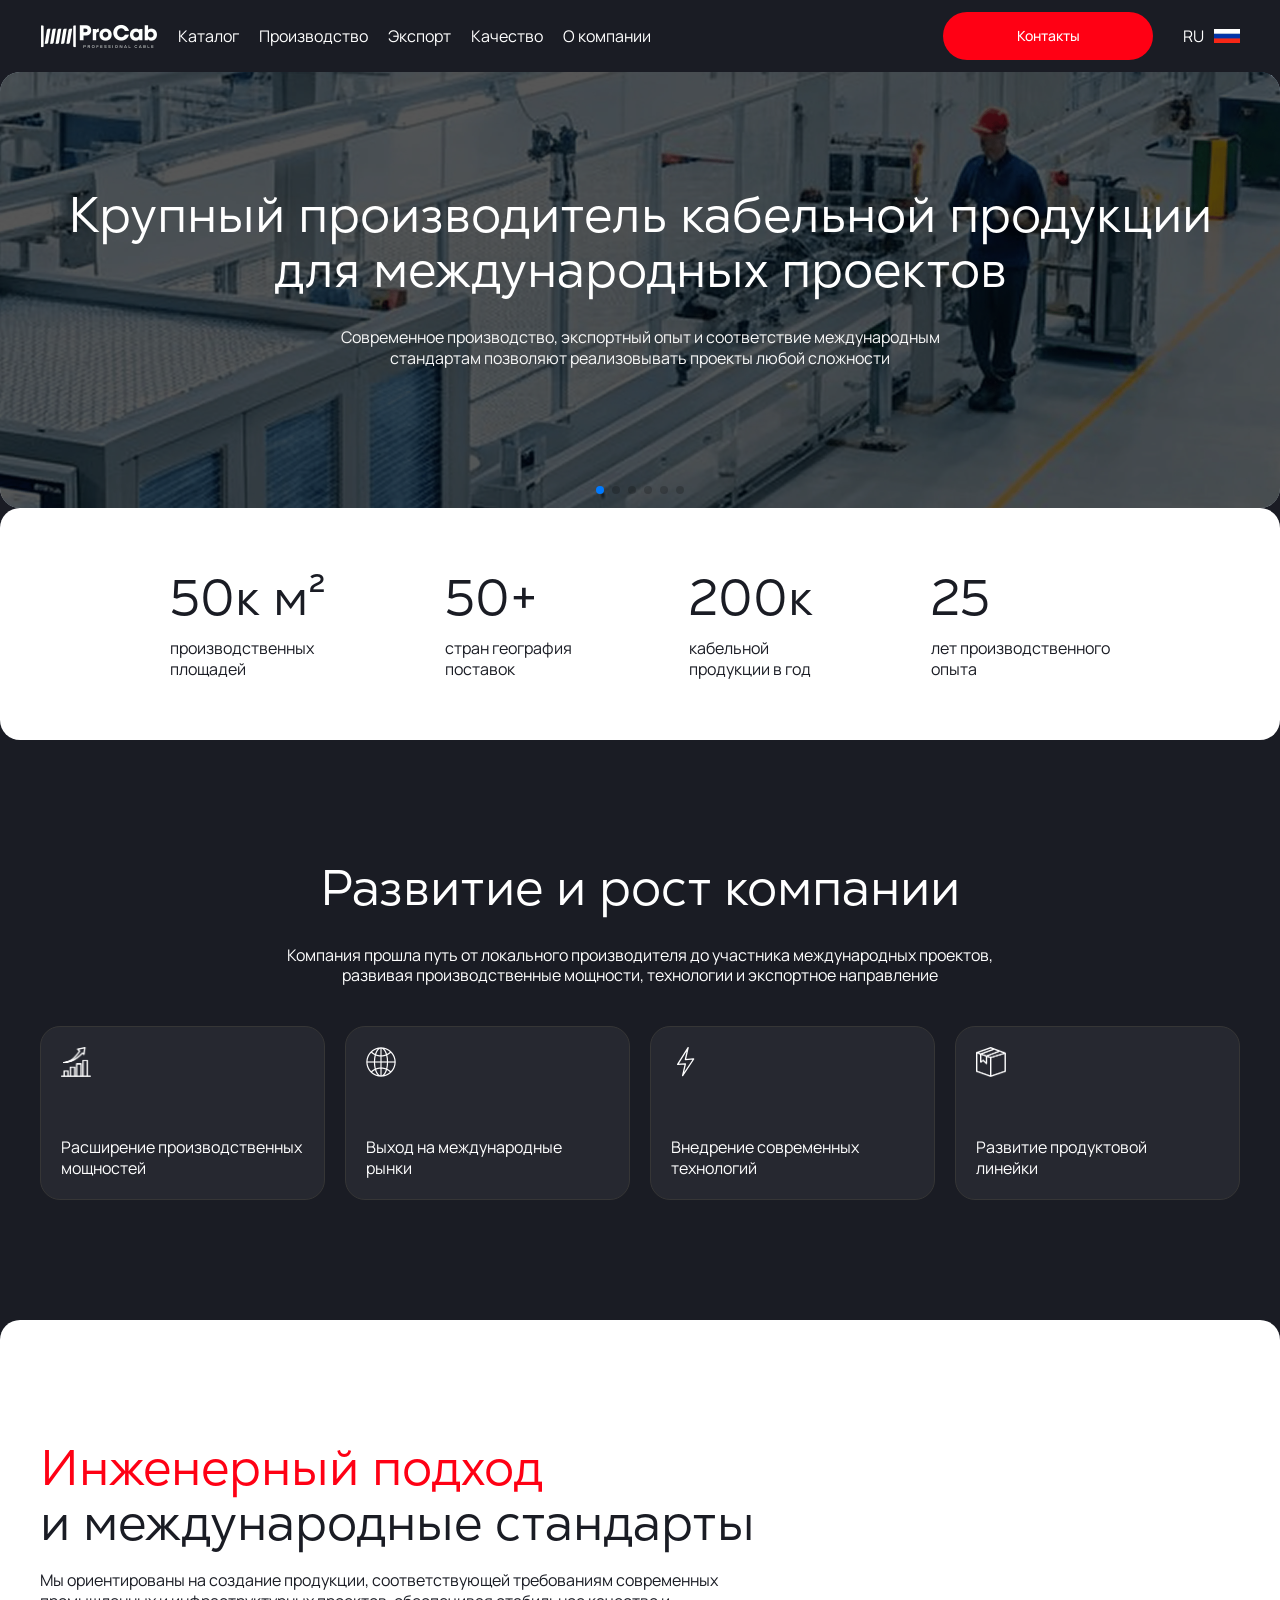
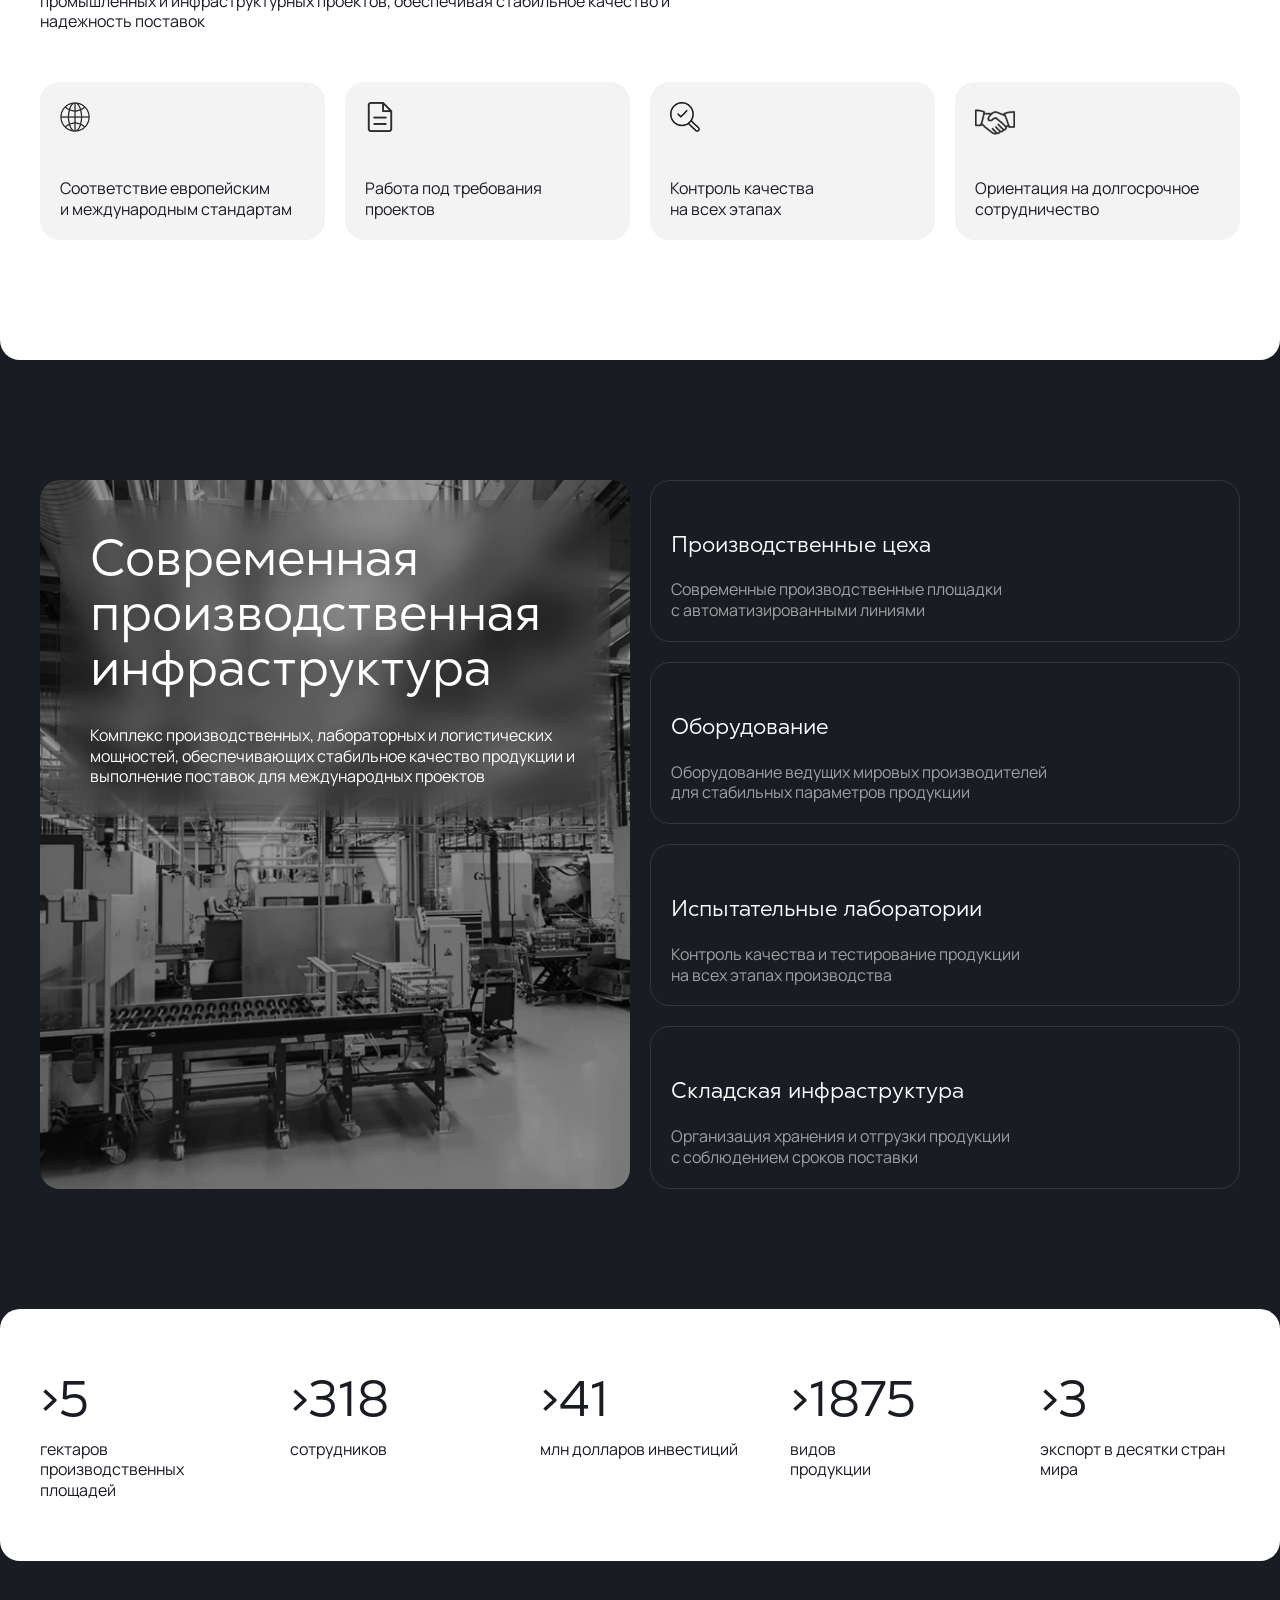
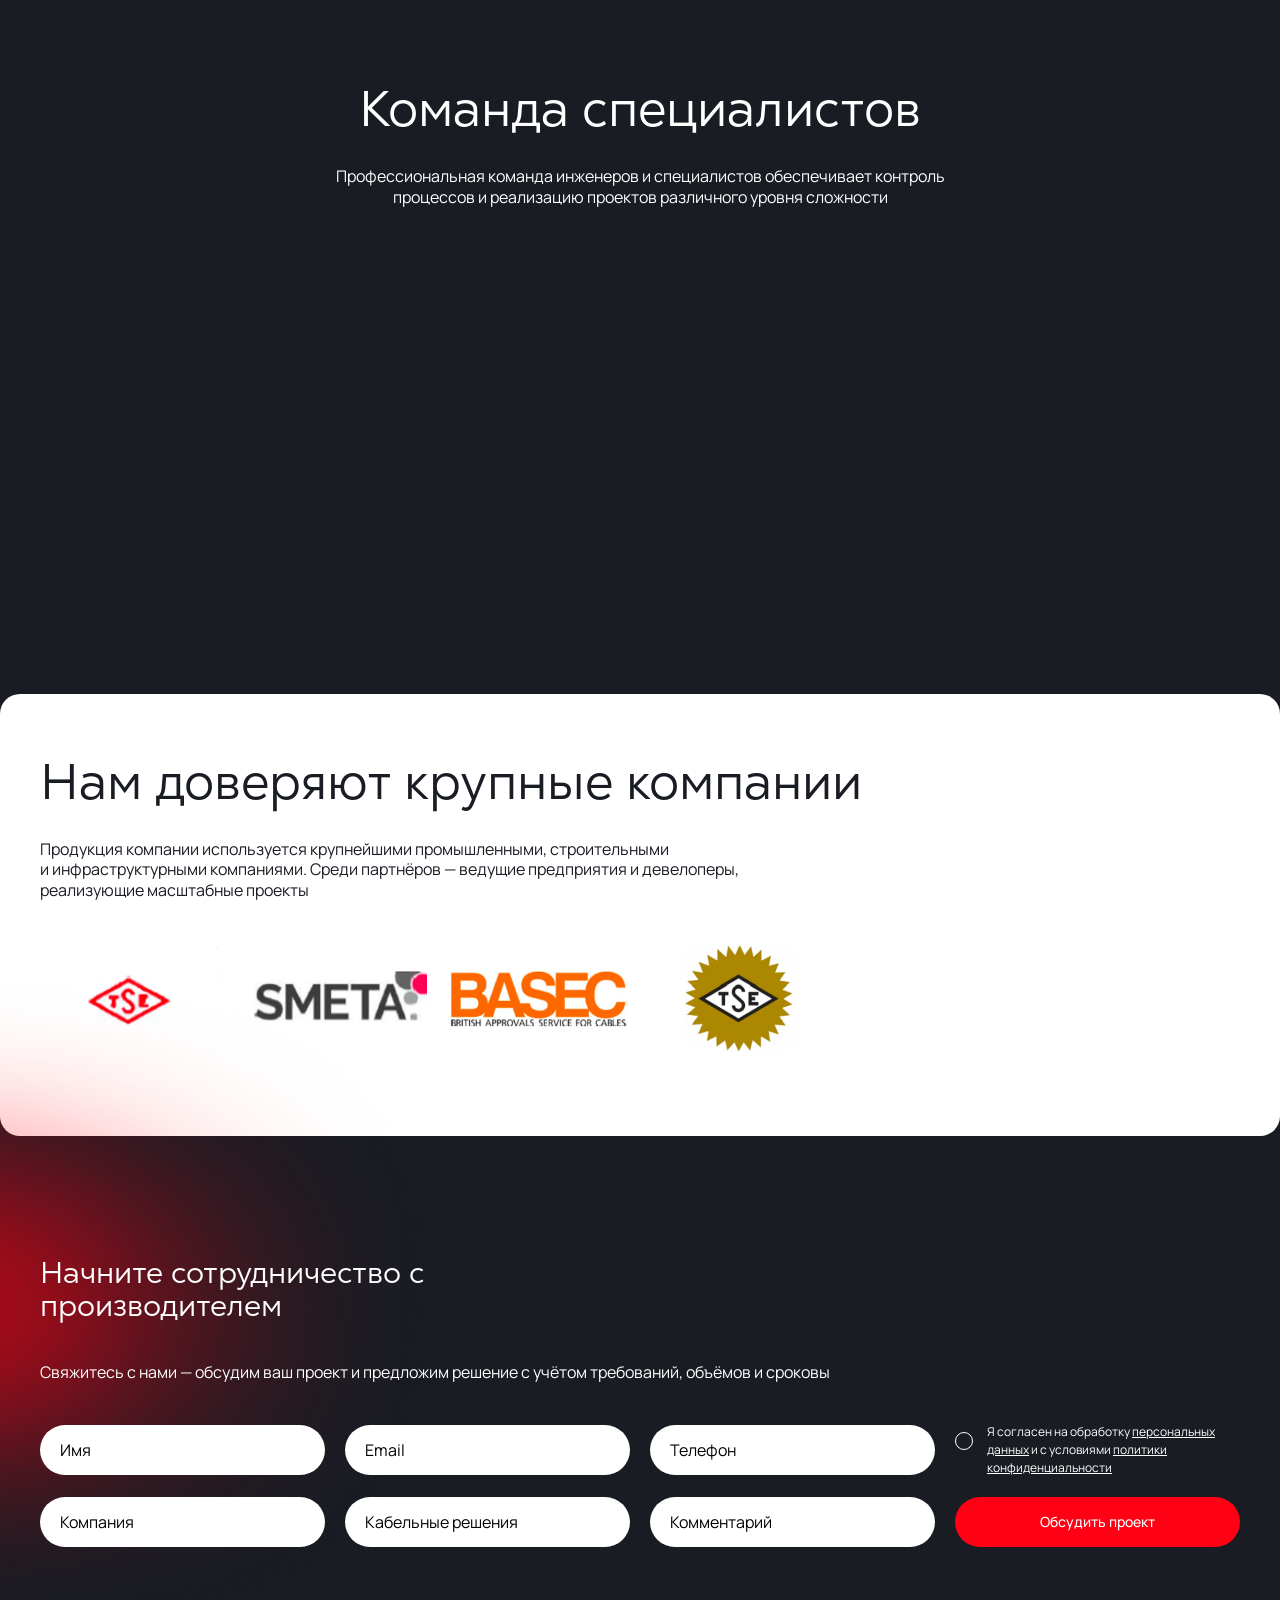
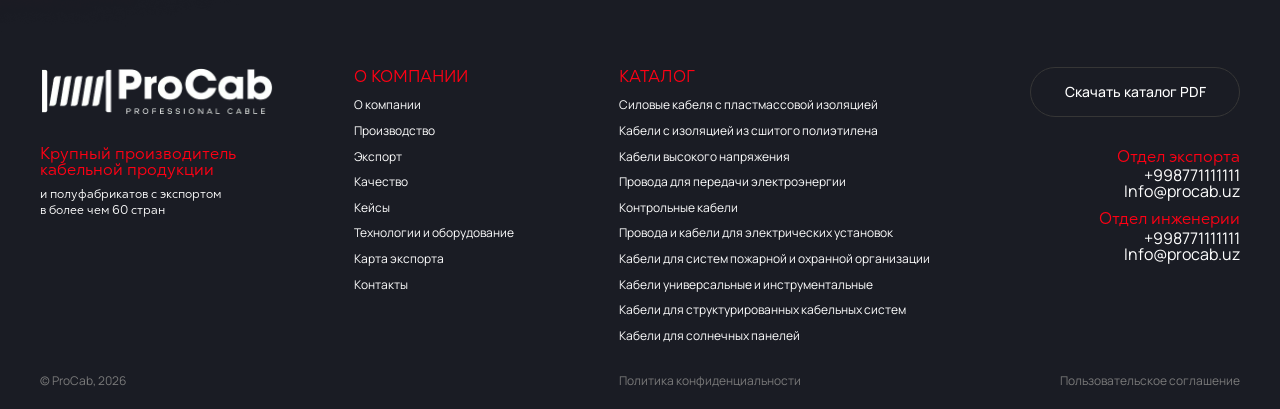
==== commit 40b715a4: "upd" ====
--- a/about.html
+++ b/about.html
@@ -99,6 +99,7 @@
     </div>
   </div>
   <div class="container">
+    <div class="swiper-pagination"></div>
     <div class="banner-content">
       <h1>Крупный производитель кабельной продукции для международных проектов</h1>
       <div class="description description-white">
@@ -164,7 +165,7 @@
       </div>
       <div class="card-item animate-block" data-delay="450">
         <div class="card-icon">
-          <img src="./img/icons/develop-card-ico3.webp" alt="">
+          <img src="./img/icons/develop-card-ico3.svg" alt="">
         </div>
         <p class="card-title">Внедрение современных технологий</p>
       </div>
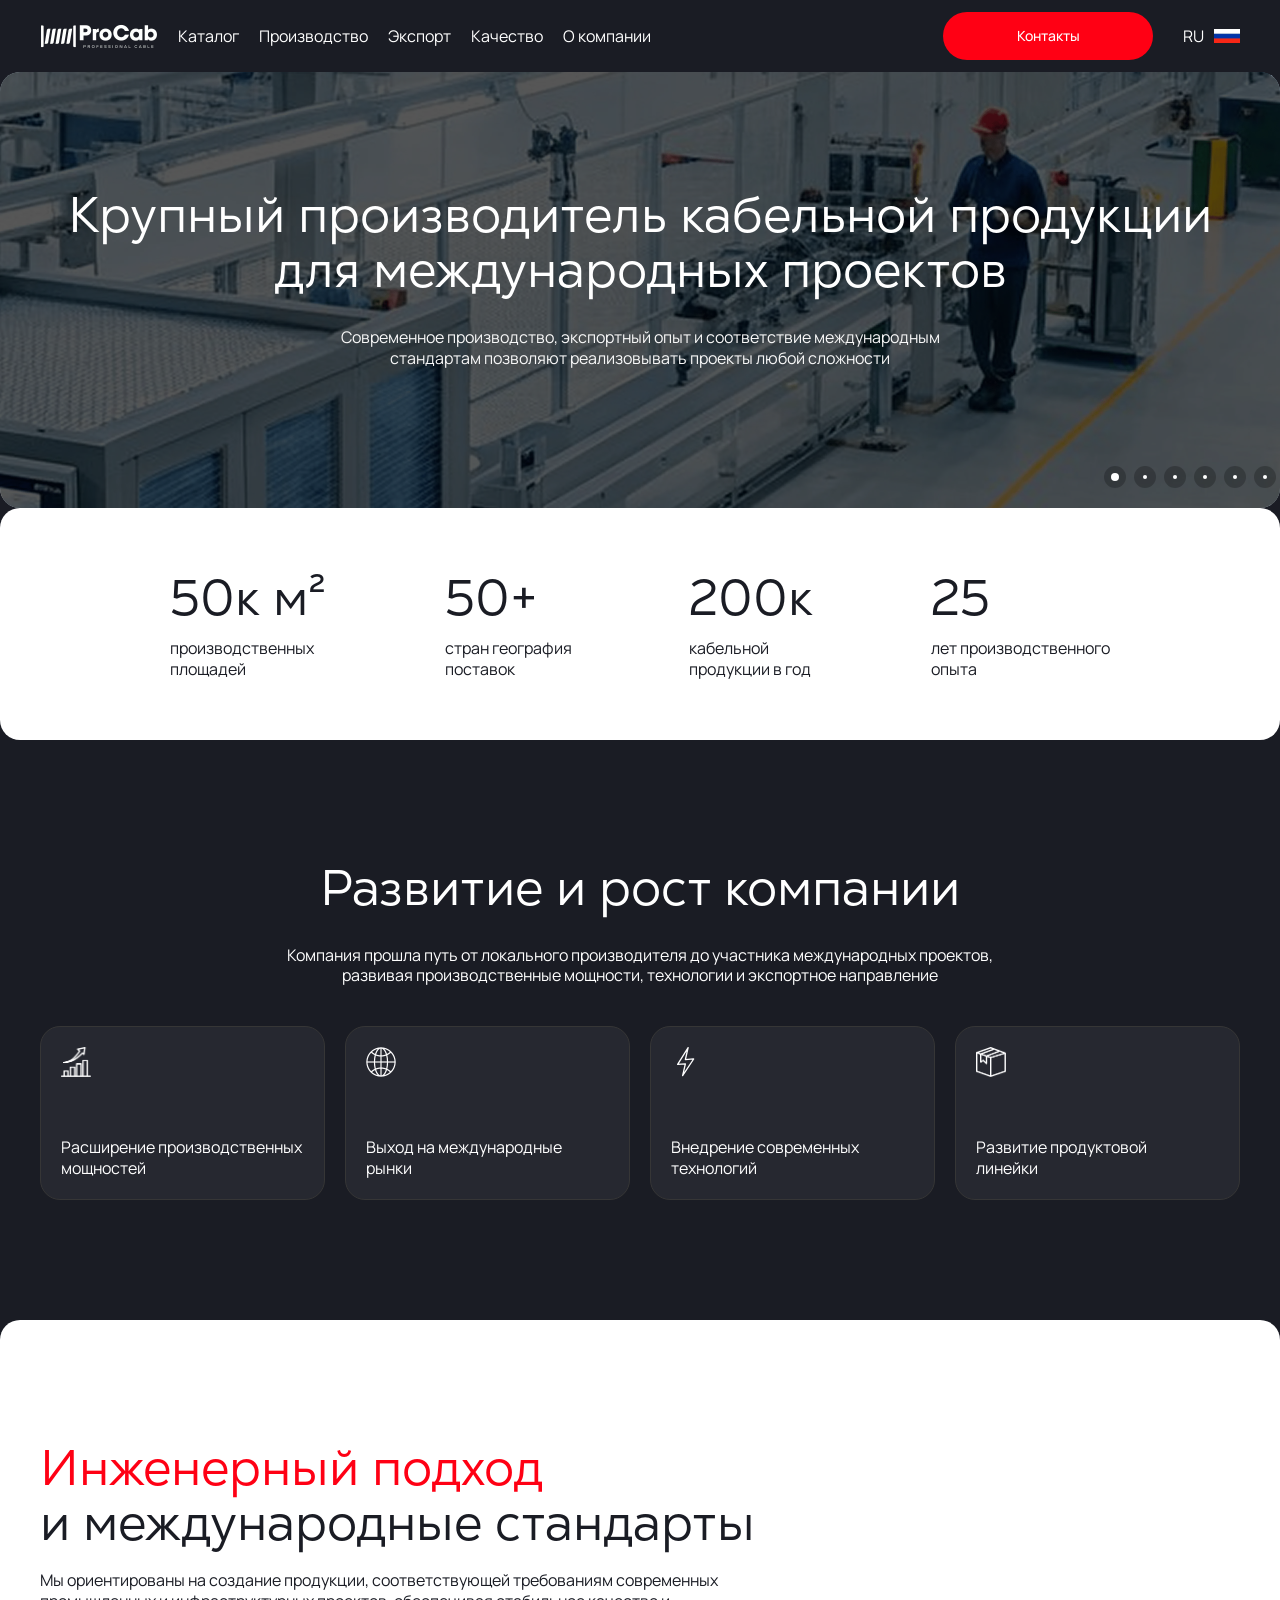
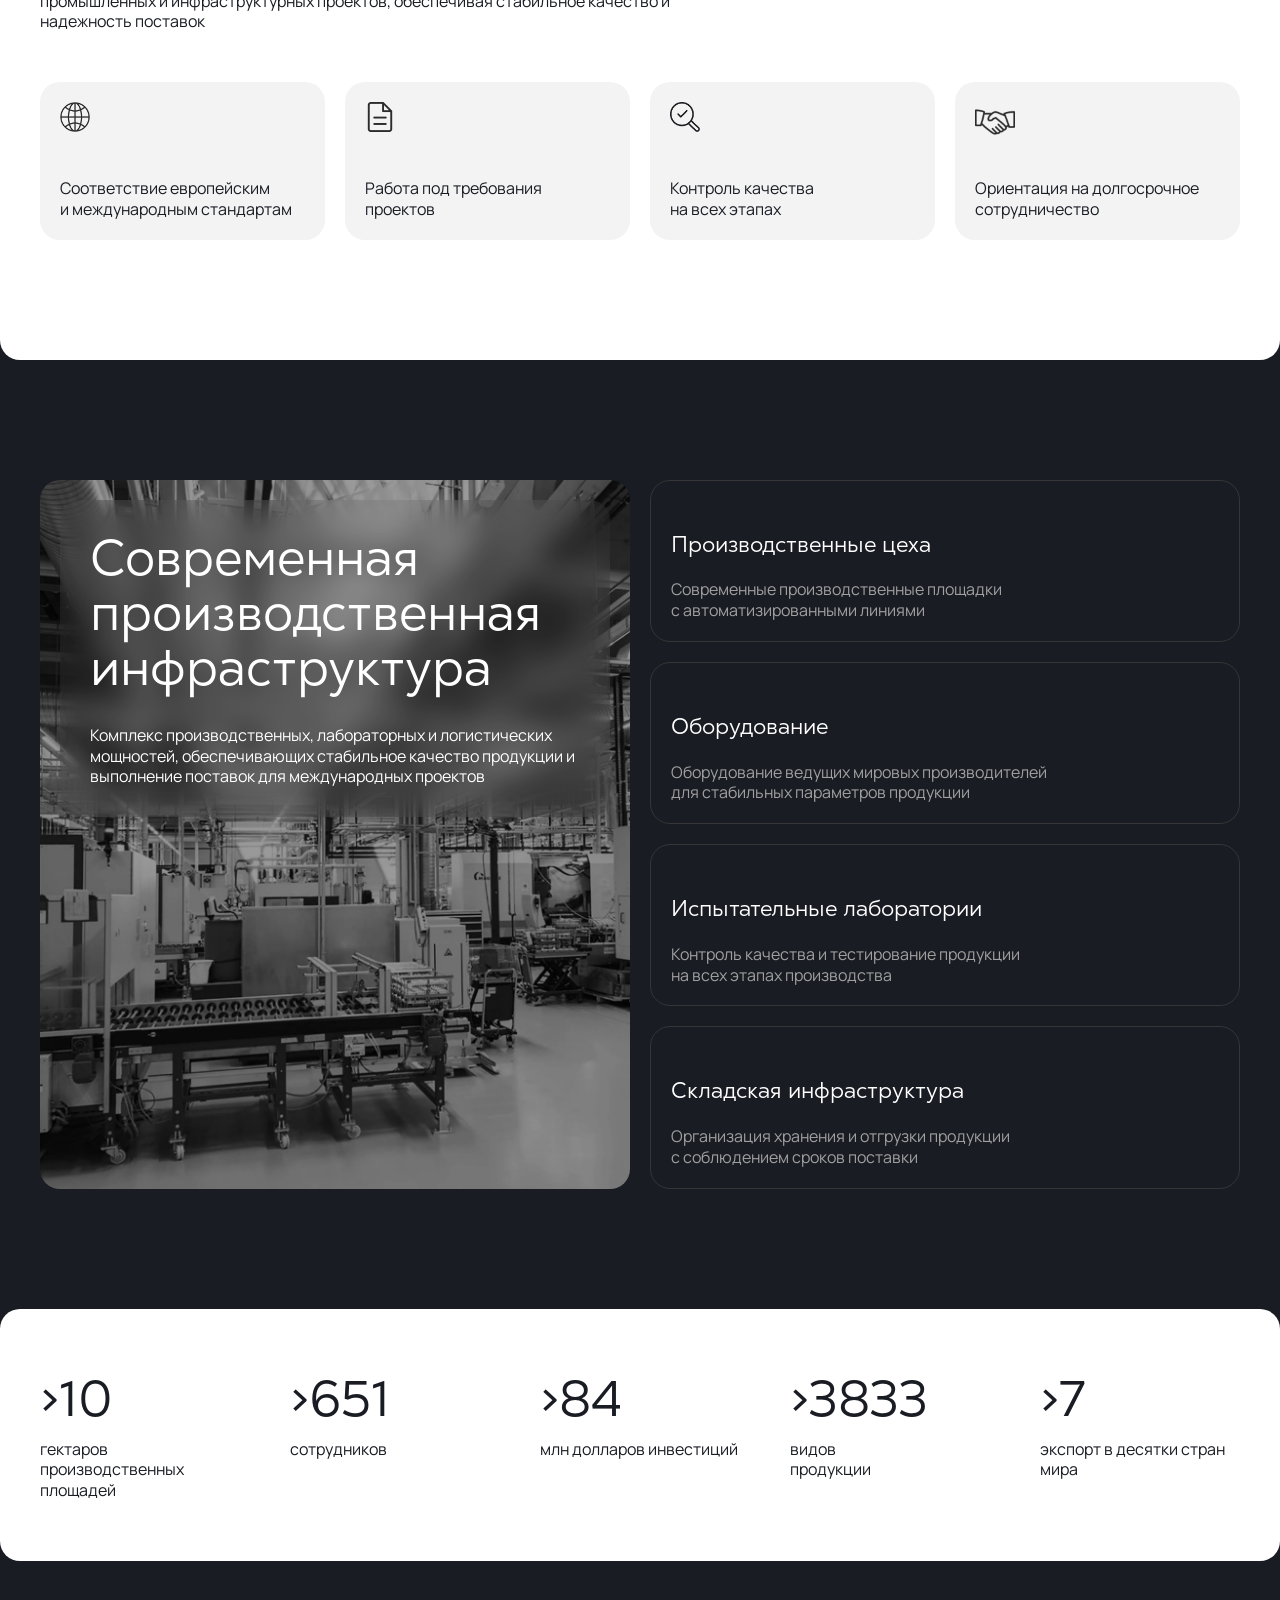
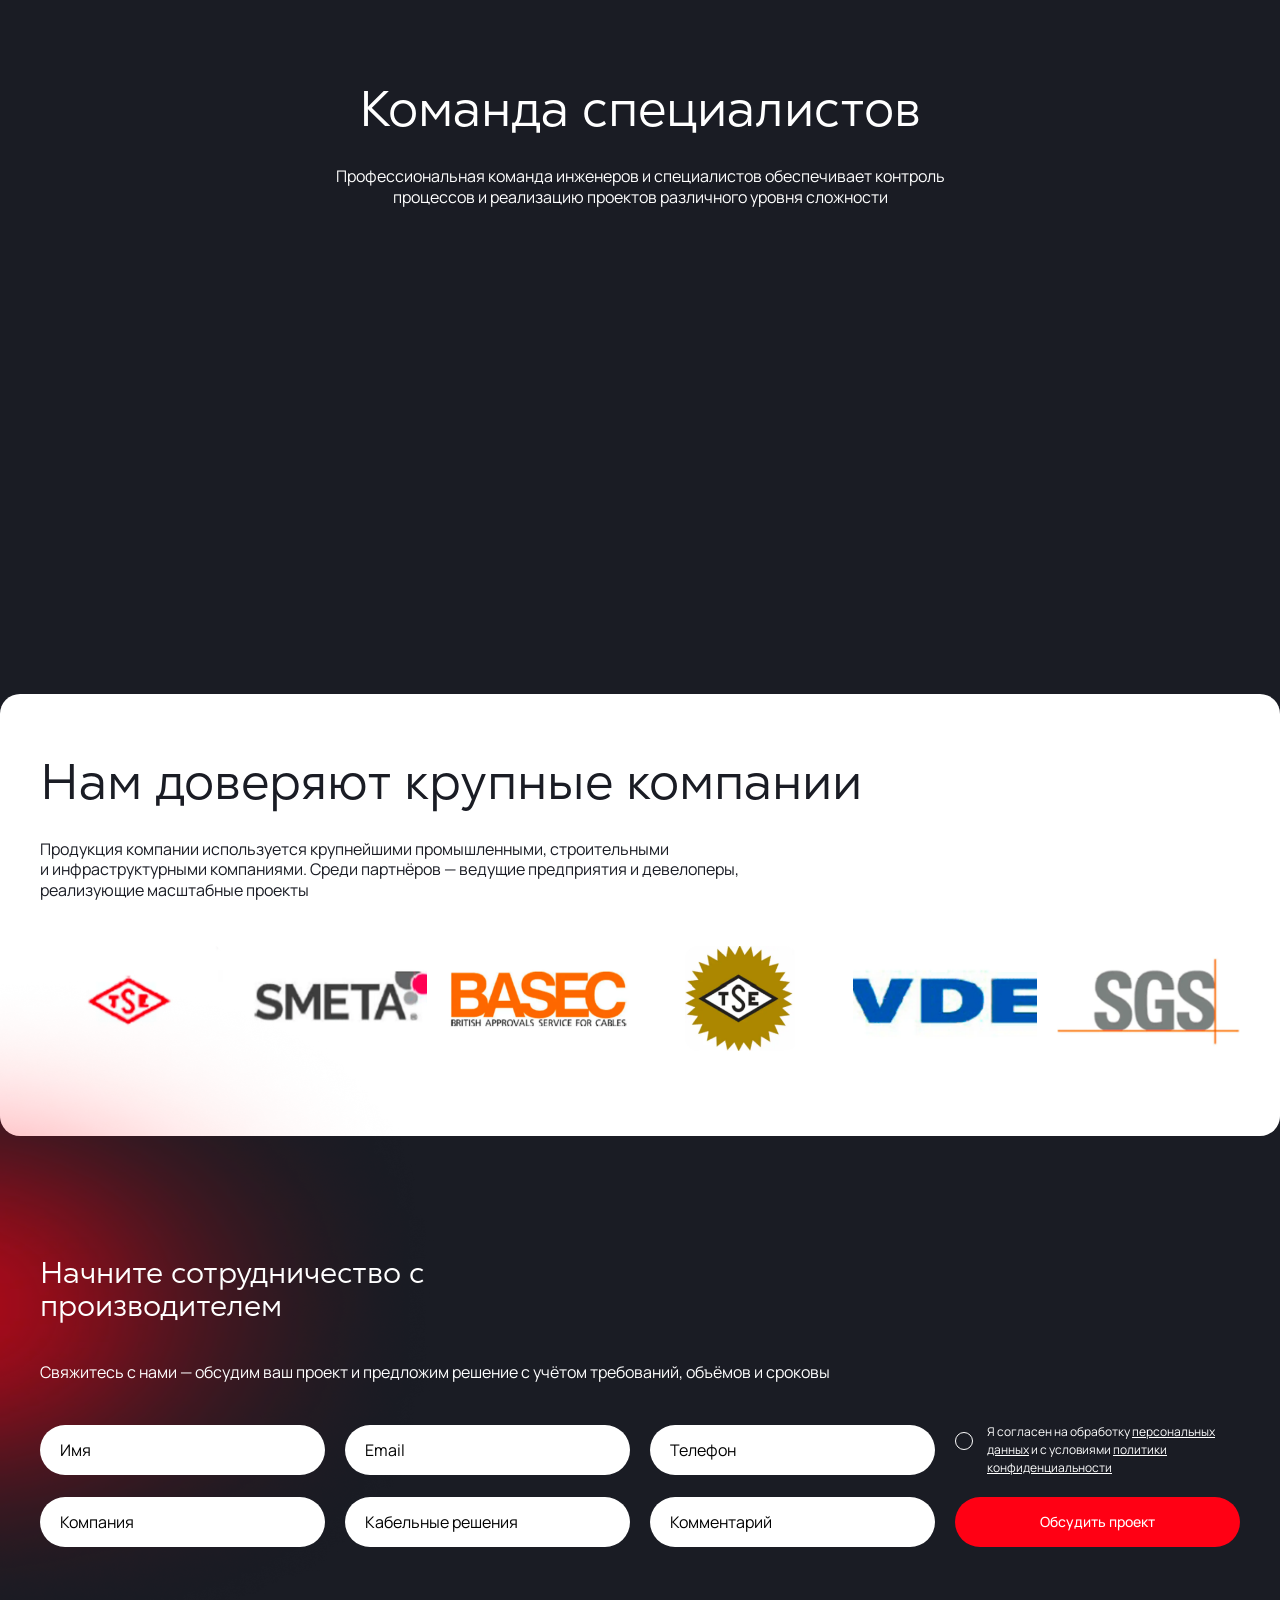
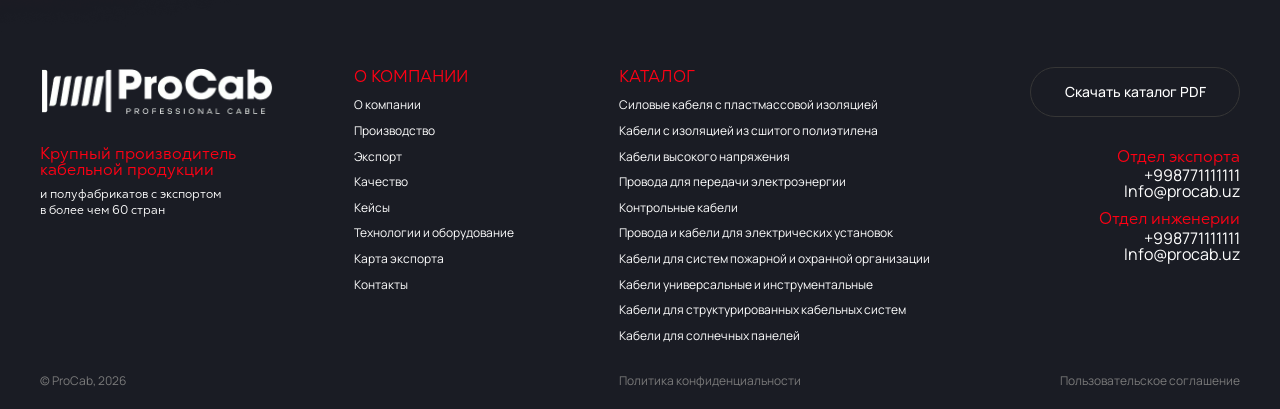
==== commit e4854f47: "upd" ====
--- a/about.html
+++ b/about.html
@@ -75,7 +75,7 @@
 
 
 
-<section class="default-banner about-banner">
+<section class="default-banner about-banner slider-section">
   <div class="banner-slider slider-wrapper">
     <div class="swiper-wrapper">
       <div class="swiper-slide">
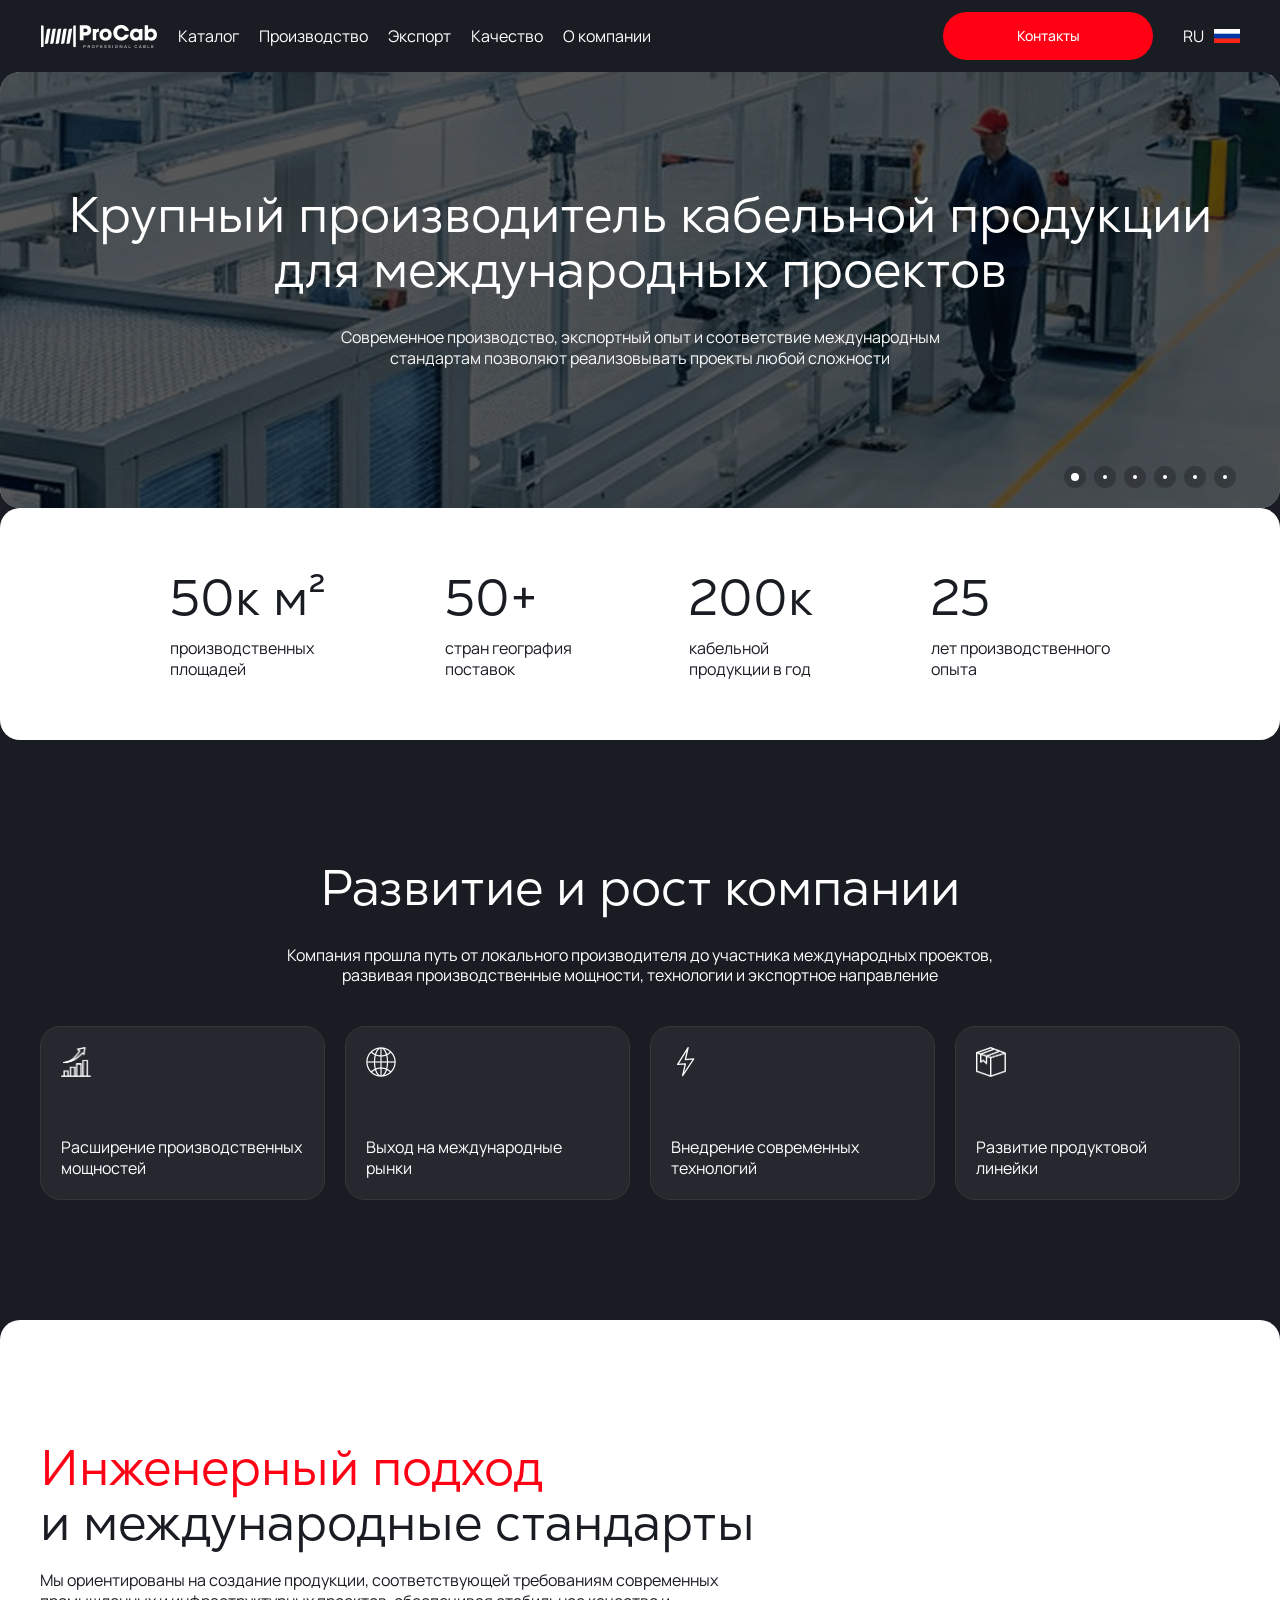
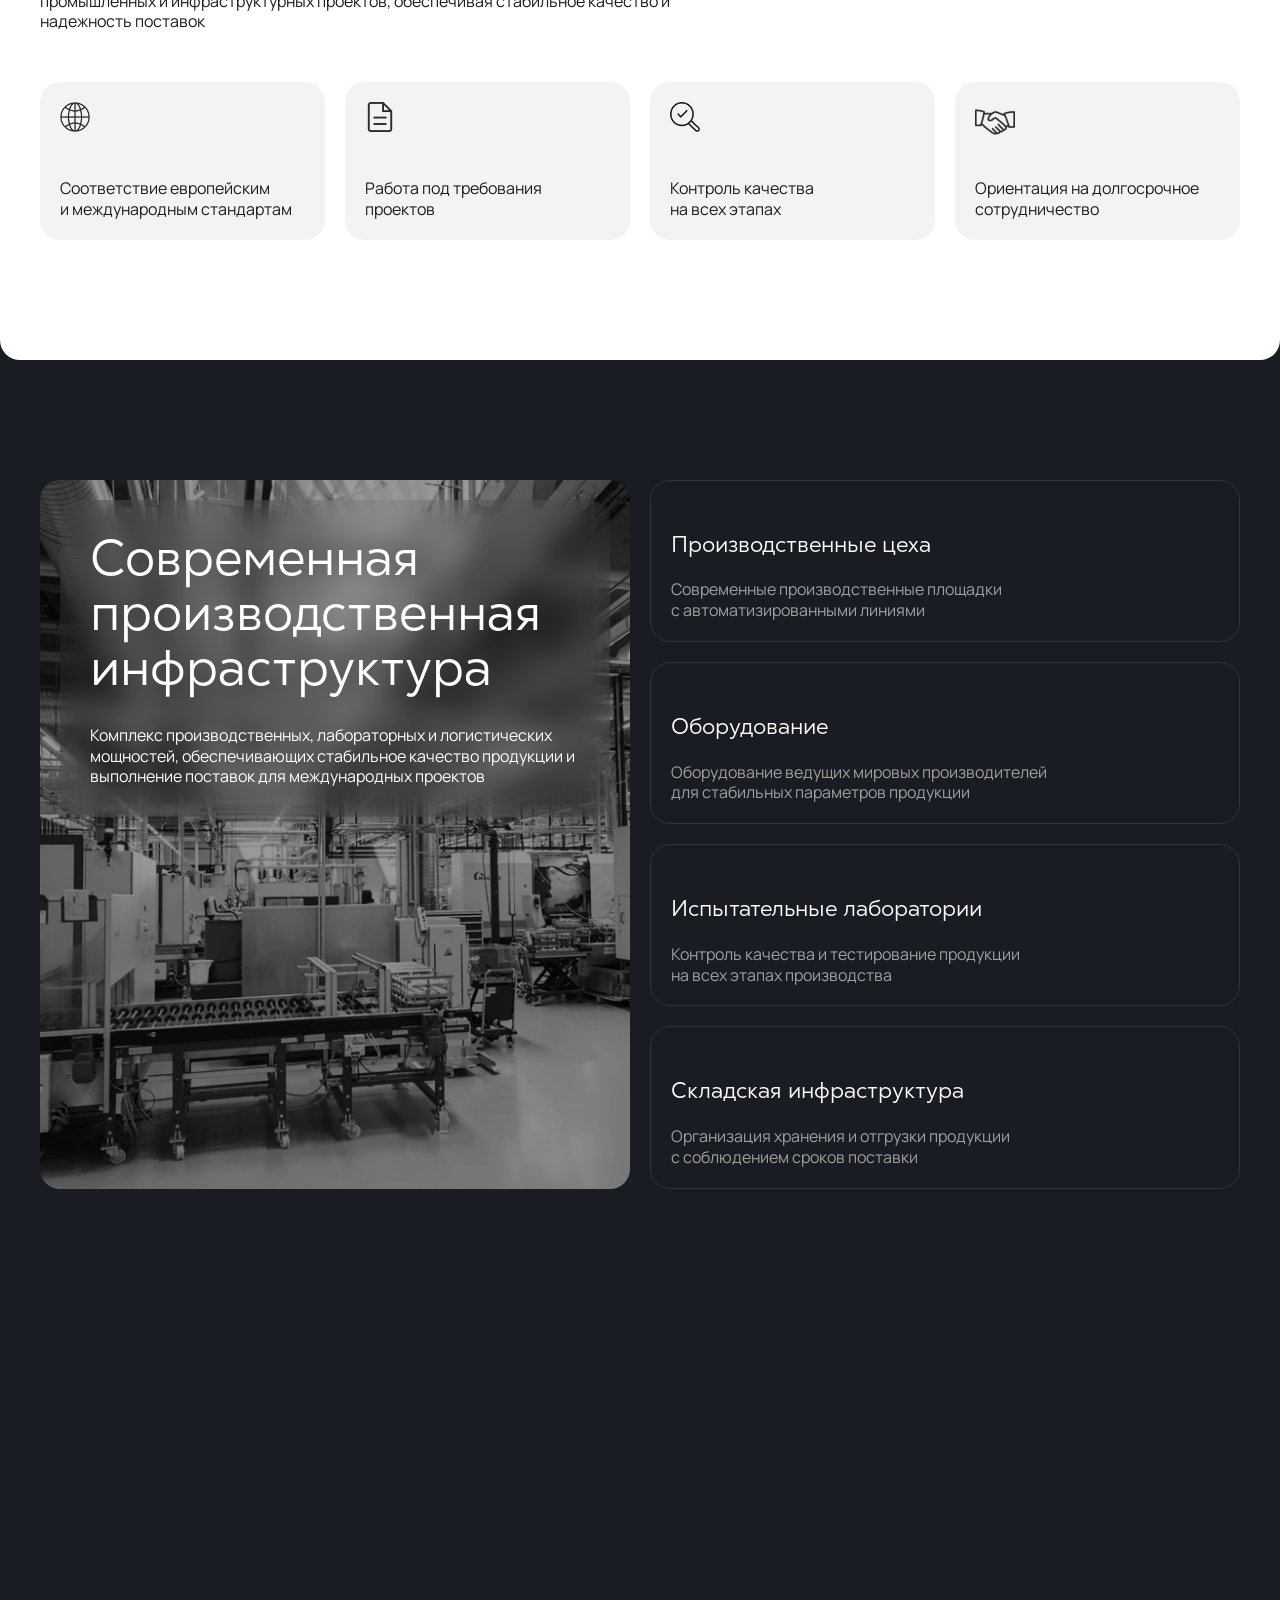
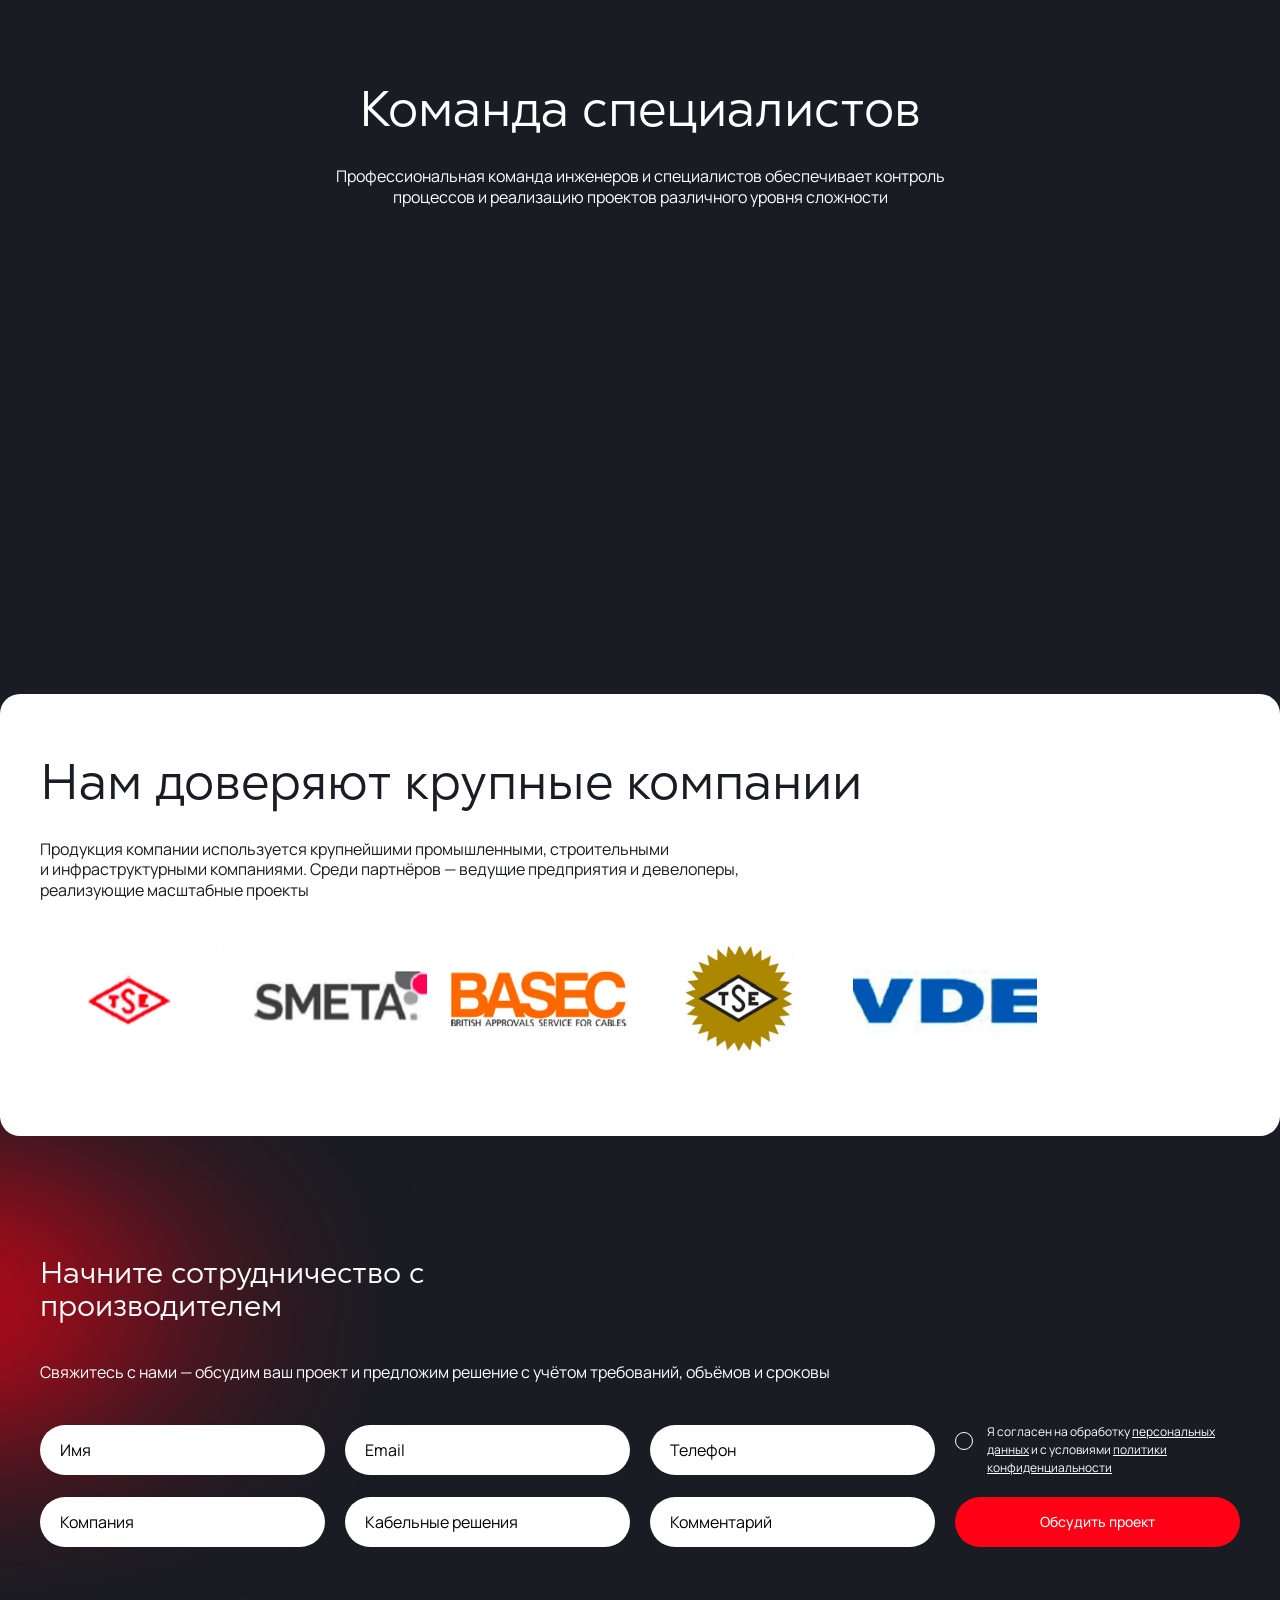
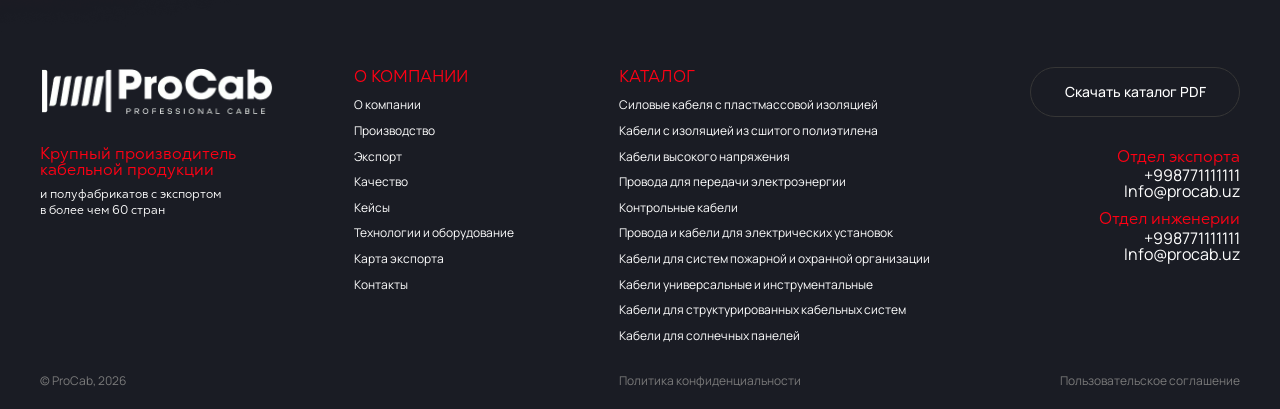
==== commit 3bb64475: "upd" ====
--- a/about.html
+++ b/about.html
@@ -31,24 +31,32 @@
           <img src="./img/logo.webp" alt="">
         </div>
         <nav class="header-nav">
+          <div class="header-mobile-top">
+            <div class="logo">
+              <img src="./img/logo.webp" alt="">
+            </div>
+          </div>
           <div class="close-menu-button"></div>
-          <ul class="main-menu">
-            <li>
-              <a href="#">Каталог</a>
-            </li>
-            <li>
-              <a href="#">Производство</a>
-            </li>
-            <li>
-              <a href="#">Экспорт</a>
-            </li>
-            <li>
-              <a href="#">Качество</a>
-            </li>
-            <li>
-              <a href="#">О компании</a>
-            </li>
-          </ul>
+          <div class="header-mobile-bottom">
+            <ul class="main-menu">
+              <li>
+                <a href="#">Каталог</a>
+              </li>
+              <li>
+                <a href="#">Производство</a>
+              </li>
+              <li>
+                <a href="#">Экспорт</a>
+              </li>
+              <li>
+                <a href="#">Качество</a>
+              </li>
+              <li>
+                <a href="#">О компании</a>
+              </li>
+            </ul>
+            <a href="#" class="btn btn-red btn-mobile">Контакты</a>
+          </div>
         </nav>
       </div>
 
@@ -58,7 +66,7 @@
           <div class="line"></div>
           <div class="line"></div>
         </div>
-        <a href="#" class="btn btn-red">Контакты</a>
+        <a href="#" class="btn btn-red btn-pc">Контакты</a>
         <ul class="lang-switch">
           <li>
             RU
@@ -111,7 +119,7 @@
   </div>
 </section>
 
-<section class="stats-section production-stats-section animate-block">
+<section class="stats-section production-stats-section about-stats-section animate-block">
   <div class="container">
     <div class="stats-wrapper block-stats-js">
       <div class="stat-item">
@@ -488,15 +496,17 @@
         </div>
         <div class="grid-column">
           <a href="#" class="btn btn-bordered">Скачать каталог PDF</a>
-          <div class="footer-contact-item">
-            <div class="footer-title">Отдел экспорта</div>
-            <a href="#">+998771111111</a>
-            <a href="#">Info@procab.uz</a>
-          </div>
-          <div class="footer-contact-item">
-            <div class="footer-title">Отдел инженерии</div>
-            <a href="#">+998771111111</a>
-            <a href="#">Info@procab.uz</a>
+          <div class="footer-contacts">
+            <div class="footer-contact-item">
+              <div class="footer-title">Отдел экспорта</div>
+              <a href="#">+998771111111</a>
+              <a href="#">Info@procab.uz</a>
+            </div>
+            <div class="footer-contact-item">
+              <div class="footer-title">Отдел инженерии</div>
+              <a href="#">+998771111111</a>
+              <a href="#">Info@procab.uz</a>
+            </div>
           </div>
         </div>
       </div>
--- a/css/style.min.css
+++ b/css/style.min.css
@@ -1,3 +1,3 @@
-@font-face{font-family:"NexaText";src:url("../fonts/nexatext/NexaTextThin.otf") format("opentype");font-weight:100;font-style:normal;font-display:swap}@font-face{font-family:"NexaText";src:url("../fonts/nexatext/NexaTextThinItalic.otf") format("opentype");font-weight:100;font-style:italic;font-display:swap}@font-face{font-family:"NexaText";src:url("../fonts/nexatext/NexaTextExtraLight.otf") format("opentype");font-weight:200;font-style:normal;font-display:swap}@font-face{font-family:"NexaText";src:url("../fonts/nexatext/NexaTextExtraLightItalic.otf") format("opentype");font-weight:200;font-style:italic;font-display:swap}@font-face{font-family:"NexaText";src:url("../fonts/nexatext/NexaTextLight.otf") format("opentype");font-weight:300;font-style:normal;font-display:swap}@font-face{font-family:"NexaText";src:url("../fonts/nexatext/NexaTextLightItalic.otf") format("opentype");font-weight:300;font-style:italic;font-display:swap}@font-face{font-family:"NexaText";src:url("../fonts/nexatext/NexaTextBook.otf") format("opentype");font-weight:400;font-style:normal;font-display:swap}@font-face{font-family:"NexaText";src:url("../fonts/nexatext/NexaTextBookItalic.otf") format("opentype");font-weight:400;font-style:italic;font-display:swap}@font-face{font-family:"NexaText";src:url("../fonts/nexatext/NexaTextRegular.otf") format("opentype");font-weight:500;font-style:normal;font-display:swap}@font-face{font-family:"NexaText";src:url("../fonts/nexatext/NexaTextRegularItalic.otf") format("opentype");font-weight:500;font-style:italic;font-display:swap}@font-face{font-family:"NexaText";src:url("../fonts/nexatext/NexaTextBold.otf") format("opentype");font-weight:700;font-style:normal;font-display:swap}@font-face{font-family:"NexaText";src:url("../fonts/nexatext/NexaTextBoldItalic.otf") format("opentype");font-weight:700;font-style:italic;font-display:swap}@font-face{font-family:"NexaText";src:url("../fonts/nexatext/NexaTextExtraBold.otf") format("opentype");font-weight:800;font-style:normal;font-display:swap}@font-face{font-family:"NexaText";src:url("../fonts/nexatext/NexaTextExtraBoldItalic.otf") format("opentype");font-weight:800;font-style:italic;font-display:swap}@font-face{font-family:"NexaText";src:url("../fonts/nexatext/NexaTextBlack.otf") format("opentype");font-weight:900;font-style:normal;font-display:swap}@font-face{font-family:"NexaText";src:url("../fonts/nexatext/NexaTextBlackItalic.otf") format("opentype");font-weight:900;font-style:italic;font-display:swap}@font-face{font-family:"NexaText";src:url("../fonts/nexatext/NexaTextHeavy.otf") format("opentype");font-weight:950;font-style:normal;font-display:swap}@font-face{font-family:"NexaText";src:url("../fonts/nexatext/NexaTextHeavyItalic.otf") format("opentype");font-weight:950;font-style:italic;font-display:swap}*{box-sizing:border-box;backface-visibility:hidden;-webkit-backface-visibility:hidden}body,h1,h2,h3,h4,p,figure,blockquote,dl,dd{margin:0}ul[role=list],ol[role=list]{list-style:none}html:focus-within{scroll-behavior:smooth}body{min-height:100vh;text-rendering:optimizeSpeed;line-height:1.5}a:not([class]){-webkit-text-decoration-skip:ink;text-decoration-skip-ink:auto}img,picture{max-width:100%;display:block}input,button,textarea,select{font:inherit;box-shadow:none;outline:none}@media(prefers-reduced-motion: reduce){html:focus-within{scroll-behavior:auto}*,*::before,*::after{animation-duration:.01ms !important;animation-iteration-count:1 !important;transition-duration:.01ms !important;scroll-behavior:auto !important}}:root{--swiper-navigation-size: 0}*{font-family:"Manrope";color:#1a1c24}a{transition:.3s;text-decoration:none}strong,span{font-size:inherit;letter-spacing:inherit;line-height:inherit;font-family:inherit}p{font-weight:400;font-size:16px;line-height:130%;width:100%}h1,.h1{font-weight:400;font-size:50px;line-height:110%;text-align:center;font-family:"NexaText";margin-bottom:30px;width:100%}h1 strong,.h1 strong{color:#ff0014;font-weight:inherit}h2,.h2{font-family:"NexaText";font-weight:400;font-size:50px;line-height:110%;margin-bottom:30px;width:100%}h2 strong,.h2 strong{color:#ff0014;font-weight:inherit}h3,.h3{font-family:"NexaText";font-weight:400;font-size:22px;line-height:130%;margin:30px 0 20px}h3:first-child,.h3:first-child{margin-top:0}h3:last-child,.h3:last-child{margin-bottom:0}.title-colored-white h2,.title-colored-white .h2,.title-colored-white h1,.title-colored-white .h1{color:#fff}.title-colored{width:100%}.description{width:100%;margin-bottom:40px}.description-white p{color:#fff}.title-small{width:100%}.title-small h2,.title-small .h2{font-size:26px}.title-small-white h2,.title-small-white .h2{color:#fff}.buttons-wrapper{display:flex;width:100%;justify-content:center;margin-top:40px}.buttons-wrapper .btn{max-width:325px}.card-title:not(p){font-family:"NexaText";font-weight:400;font-size:22px;line-height:130%;margin-bottom:15px}a.card-title:hover{color:#ff0014}.sr-only{position:absolute;width:1px;height:1px;padding:0;margin:-1px;overflow:hidden;clip:rect(0, 0, 0, 0);white-space:nowrap;border:0}body{background-color:#1a1c24}body::-webkit-scrollbar{width:6px;background-color:#1a1c24}body::-webkit-scrollbar-thumb{border-radius:20px;background-color:#ff0014}body.modal-open{overflow:hidden}body.admin-bar header{top:20px}section{max-width:100%;width:100%}.dark-section{margin:120px 0}main{min-height:70vh}.animate-block{opacity:0;width:100%;transition:opacity .8s cubic-bezier(0.4, 0, 0.2, 1),transform .8s cubic-bezier(0.4, 0, 0.2, 1)}.animate-block[data-animation=fade-up]{transform:translateY(50px)}.animate-block[data-animation=fade-left]{transform:translateX(-50px)}.animate-block[data-animation=fade-right]{transform:translateX(50px)}.animate-block[data-animation=fade]{transform:translateY(0)}.animate-block[data-animation=scale]{transform:scale(0.8)}.animate-block.animated{opacity:1;transform:translateX(0) translateY(0) scale(1)}.logo{display:flex;width:-moz-fit-content;width:fit-content}.logo img{-o-object-fit:contain;object-fit:contain;width:100%}.card-item{display:flex;padding:20px;border-radius:20px;flex-direction:column;border:1px solid #363636;background-color:#262830;justify-content:space-between}.card-item .card-icon{width:100%}.card-item .card-icon img{width:30px;height:30px;-o-object-fit:contain;object-fit:contain}.card-item .card-title{color:#fff}.container{margin:0 auto;display:flex;flex-wrap:wrap;max-width:1360px;width:100%}.container-fluid{max-width:100%;width:100%}.d-flex{display:flex;flex-wrap:wrap}.justify-between{justify-content:space-between}.justify-end{justify-content:flex-end}.flex-column{flex-direction:column}.row{display:flex;margin:0 -10px;width:calc(100% + 20px);flex-wrap:wrap}[class*=col-]{padding:0 10px}.col-lg-1{width:8.33333333%}.col-lg-2{width:16.66666667%}.col-lg-3{width:25%}.col-lg-4{width:33.33333333%}.col-lg-5{width:41.66666667%}.col-lg-6{width:50%}.col-lg-7{width:58.33333333%}.col-lg-8{width:66.66666667%}.col-lg-9{width:75%}.col-lg-10{width:83.33333333%}.col-lg-11{width:91.66666667%}.col-lg-12{width:100%}@media(max-width: 1430px){.container{padding:0 40px}}@media(max-width: 1024px){.row{margin:0 -12px;width:calc(100% + 24px)}[class*=col-]{padding:0 12px}.col-md-1{width:8.33333333%}.col-md-2{width:16.66666667%}.col-md-3{width:25%}.col-md-4{width:33.33333333%}.col-md-5{width:41.66666667%}.col-md-6{width:50%}.col-md-7{width:58.33333333%}.col-md-8{width:66.66666667%}.col-md-9{width:75%}.col-md-10{width:83.33333333%}.col-md-11{width:91.66666667%}.col-md-12{width:100%}.container{padding:0 20px}}@media(max-width: 600px){.col-m-1{width:8.33333333%}.col-m-2{width:16.66666667%}.col-m-3{width:25%}.col-m-4{width:33.33333333%}.col-m-5{width:41.66666667%}.col-m-6{width:50%}.col-m-7{width:58.33333333%}.col-m-8{width:66.66666667%}.col-m-9{width:75%}.col-m-10{width:83.33333333%}.col-m-11{width:91.66666667%}.col-m-12{width:100%}.container{padding:0 30px}}.btn{display:flex;justify-content:center;align-items:center;font-weight:500;font-size:14px;line-height:130%;padding:0 20px;height:50px;width:100%;max-width:210px;transition:.3s;cursor:pointer;border-radius:30px}.btn-red{color:#fff;background-color:#ff0014;height:48px;border:1px solid rgba(0,0,0,0)}.btn-red:hover{background-color:rgba(0,0,0,0);border-color:#363636}.btn-bordered{border:1px solid #363636;color:#fff;background-color:rgba(0,0,0,0)}.btn-bordered:hover{background-color:#ff0014;border-color:#ff0014}input[type=text],input[type=phone],input[type=email],input[type=tel]{height:50px;padding:0 20px;font-weight:400;font-size:16px;line-height:130%;color:#000;border-radius:30px;border:none}input[type=text]::-moz-placeholder, input[type=phone]::-moz-placeholder, input[type=email]::-moz-placeholder, input[type=tel]::-moz-placeholder{font-weight:inherit;font-size:inherit;line-height:inherit;letter-spacing:inherit;color:inherit}input[type=text]::placeholder,input[type=phone]::placeholder,input[type=email]::placeholder,input[type=tel]::placeholder{font-weight:inherit;font-size:inherit;line-height:inherit;letter-spacing:inherit;color:inherit}input{max-width:100%;width:100%;border-radius:0}input[type=submit],input[type=button]{height:50px;transition:.3s;cursor:pointer;border:1px solid rgba(0,0,0,0);background-color:#ff0014;color:#fff;border-radius:30px;font-weight:500;font-size:14px;line-height:130%}input[type=submit]:hover,input[type=button]:hover{background-color:rgba(0,0,0,0);border-color:#363636;color:#fff}textarea{max-width:100%;width:100%;resize:none;background-color:rgba(0,0,0,0);border-color:#fff;border-width:0 0 1px 0;border-radius:0}textarea::-webkit-scrollbar{width:0;display:none}textarea::-moz-placeholder{font-weight:inherit;font-size:inherit;line-height:inherit;letter-spacing:inherit;color:inherit}textarea::placeholder{font-weight:inherit;font-size:inherit;line-height:inherit;letter-spacing:inherit;color:inherit}@media(max-width: 1024px){input[type=text],input[type=phone],input[type=email],input[type=tel]{font-size:12px;height:37px}}@media(max-width: 600px){input[type=text],input[type=phone],input[type=email],input[type=tel]{padding:0 15px;height:42px}}.footer-menu{display:flex;flex-wrap:wrap;list-style:none;padding:0;margin:0;width:100%}.footer-menu li{display:flex;margin-bottom:10px;width:100%}.footer-menu li:last-of-type{margin-bottom:0}.footer-menu li a{font-weight:400;font-size:12px;line-height:130%;color:#fff}.footer-menu li a:hover{color:#ff0014}.main-menu{padding:0;display:flex;list-style:none;margin:0;align-items:center}.main-menu li+li{margin-left:20px}.main-menu li a{font-weight:400;font-size:16px;line-height:130%;color:#fff}.main-menu li a:hover{color:#ff0014}.slider-section{max-width:100%;position:relative;overflow:hidden}.slider-section .title-colored{position:relative}.slider-section .swiper-pagination{bottom:20px;right:0;display:flex;align-items:center;justify-content:flex-end;z-index:3}.slider-section .swiper-pagination .swiper-pagination-bullet{background-image:initial;background-color:rgba(0,0,0,.231372549);width:22px;height:22px;display:flex;align-items:center;justify-content:center;position:relative;opacity:1}.slider-section .swiper-pagination .swiper-pagination-bullet:before{content:"";display:block;position:absolute;width:4px;height:4px;transition:.3s;background-color:#fff;border-radius:50%}.slider-section .swiper-pagination .swiper-pagination-bullet.swiper-pagination-bullet-active:before{width:8px;height:8px}.slider-wrapper{max-width:100%;position:relative;width:100%;overflow:hidden}.swiper-slide{transition:.3s}.swiper-button{width:62px;height:62px;background-repeat:no-repeat;background-position:center;background-size:27px;background-image:url(../img/icons/slider-arrow.svg);transition:.3s;border-radius:50%;top:0;border:1px solid #5f6066}.swiper-button:hover{background-image:url(../img/icons/slider-arrow-hover.svg);background-color:#fff}.swiper-button-next{right:0;transform:scaleX(-1)}.swiper-button-prev{left:unset;right:80px}@keyframes fadeIn{from{opacity:0}to{opacity:1}}.modal-dialog{position:fixed;right:0;top:0;z-index:9999;opacity:0;width:100%;height:100%;overflow-y:auto;justify-content:center;align-items:center;visibility:hidden;transition:opacity .5s ease-in-out;display:flex;-webkit-backdrop-filter:blur(7.5px);backdrop-filter:blur(7.5px);background:rgba(0,0,0,.15);margin:0}.modal-dialog .modal-body{width:100%;margin:auto;position:relative;overflow:hidden;background-color:#1a1c24;border-radius:30px;border:1px solid #535353}.modal-dialog .modal-body *{color:#fff}.modal-dialog.modal-closing{opacity:0;transition:.5s}.modal-dialog.modal-opening{opacity:1;display:flex;animation:fadeIn .5s ease;visibility:visible;pointer-events:initial}.modal-dialog .modal-content{width:100%;background-color:rgba(0,0,0,0);border:none;box-shadow:none}.modal-dialog .modal-open{overflow:hidden;pointer-events:none}.modal-dialog .modal-close{position:absolute;right:30px;top:30px;border:none;cursor:pointer;background-color:rgba(0,0,0,0);background-image:url(../img/icons/close-modal.svg);background-repeat:no-repeat;background-position:center;background-size:contain;width:30px;height:30px;padding:0;z-index:1}.open-modal-dialog{cursor:pointer}.modal-certificate .modal-body{padding:40px;max-width:1190px}.modal-certificate .certificate-wrapper{display:grid;grid-template-columns:1fr 1.24fr;grid-gap:30px;width:100%}.modal-certificate .certificate-wrapper .certificate-img img{height:626px;width:100%;border-radius:20px;-o-object-fit:cover;object-fit:cover}.modal-certificate .certificate-wrapper .certificate-content .certificate-title{font-size:50px;line-height:110%;margin-bottom:40px}.modal-certificate .certificate-wrapper .certificate-content .certificate-description p{max-width:525px}.wpcf7 form .wpcf7-response-output{padding:0 !important;border:none !important}.wpcf7 form .smart-captcha{display:none}.wpcf7 form .wpcf7-not-valid-tip{display:none}.wpcf7 form .wpcf7-not-valid{border-color:#dc3232 !important}.wpcf7 form .hidden-fields-container{display:none}.wpcf7 form .wpcf7-spinner{display:none}.wpcf7 form br{display:none}.wpcf7 form input[type=checkbox]{position:absolute;opacity:0;width:0;height:0;margin:0;padding:0;pointer-events:none}.wpcf7 form .wpcf7-form-control-wrap{display:flex;align-items:center}.wpcf7 form .wpcf7-acceptance{max-width:100%}.wpcf7 form .wpcf7-acceptance .wpcf7-list-item{margin:0}.wpcf7 form .wpcf7-acceptance .wpcf7-list-item .wpcf7-list-item-label{position:relative;padding-left:32px;cursor:pointer;-webkit-user-select:none;-moz-user-select:none;user-select:none;font-weight:400;font-size:12px;line-height:150%;display:block;color:#fff;height:inherit;max-width:310px}.wpcf7 form .wpcf7-acceptance .wpcf7-list-item .wpcf7-list-item-label a{color:inherit;font-size:inherit;line-height:inherit;font-weight:inherit;letter-spacing:inherit;text-decoration:underline}.wpcf7 form .wpcf7-acceptance .wpcf7-list-item .wpcf7-list-item-label a:hover{color:#ff0014}.wpcf7 form .wpcf7-acceptance .wpcf7-list-item .wpcf7-list-item-label::before{content:"";position:absolute;left:0;top:18px;transform:translateY(-50%);width:18px;height:18px;border:1px solid #fff;background-color:rgba(0,0,0,0);transition:all .3s ease;box-sizing:border-box;border-radius:50%}.wpcf7 form .wpcf7-acceptance .wpcf7-list-item .wpcf7-list-item-label::after{content:"";position:absolute;left:0;top:18px;transform:translateY(-50%);width:18px;height:18px;opacity:0;transition:opacity .3s ease;background-repeat:no-repeat;background-position:center;background-size:12px;background-image:url(../img/icons/checkbox-checked-small.svg)}.wpcf7 form .wpcf7-acceptance .wpcf7-list-item input[type=checkbox]:checked+.wpcf7-list-item-label::after{opacity:1}.wpcf7 .wpcf7-response-output{padding:0;margin:0;color:#fff}.wpcf7 .wpcf7-spinner{display:none !important}.wpcf7 .screen-reader-response{display:none}@media(max-width: 1024px){.wpcf7 form input[type=submit],.wpcf7 form input[type=button]{height:37px;font-size:12px}.wpcf7 form .wpcf7-acceptance .wpcf7-list-item .wpcf7-list-item-label{font-size:10px}}@media(max-width: 600px){.wpcf7 form .wpcf7-acceptance .wpcf7-list-item .wpcf7-list-item-label{font-size:8px;max-width:280px}}.main-banner{overflow:hidden;display:flex;justify-content:center;height:770px;position:relative;transform:translate3d(0, 0, 0);-webkit-transform:translate3d(0, 0, 0);backface-visibility:hidden;-webkit-backface-visibility:hidden;perspective:1000px;-webkit-perspective:1000px;will-change:auto;contain:strict}.main-banner:before{content:"";display:block;width:100%;height:240px;background-repeat:no-repeat;background-position:0 0;background-size:100% 100%;background-image:url(../img/main-banner-decor.svg);position:absolute;top:0;z-index:2}.main-banner .container{position:relative}.main-banner .banner-content{position:relative;z-index:2;padding-top:200px}.main-banner .banner-content .description{margin-bottom:30px}.main-banner .banner-content .description p{max-width:504px;margin:0 auto;text-align:center}.main-banner .banner-content .banner-buttons{display:flex;align-items:center;justify-content:center;width:100%}.main-banner .banner-content .banner-buttons .btn:nth-of-type(1){margin-right:10px}.main-banner .banner-content .banner-buttons .btn:nth-of-type(2){margin-left:10px}.main-banner .banner-image{position:absolute;max-width:744px;width:100%;right:0;z-index:1;bottom:-70px}.main-banner .banner-back video{width:100%;position:absolute;left:0;top:0;z-index:1;-o-object-fit:cover;object-fit:cover;height:100%;display:block;transform:translateZ(0);-webkit-transform:translateZ(0)}@media(max-width: 1260px){.main-banner .banner-image{max-width:604px}}.stats-section{background-color:#fff;border-radius:20px;padding:60px 0}.stats-section .stats-wrapper{width:100%;display:grid;grid-template-columns:repeat(5, 1fr);grid-gap:50px}.stats-section .stats-wrapper .stat-item{display:flex;flex-direction:column;width:-moz-fit-content;width:fit-content}.stats-section .stats-wrapper .stat-item .stat-title{font-family:"NexaText";font-weight:400;font-size:50px;line-height:120%;margin-bottom:10px}@media(max-width: 1260px){.stats-section .stats-wrapper{grid-gap:20px}}.production-section h2{display:flex;flex-direction:column;text-align:center}.production-section .description p{max-width:680px;width:100%;margin:0 auto;text-align:center}.production-section .card-item .card-icon{margin-bottom:60px}.production-section .card-item .card-title{max-width:280px}.production-section .card-item.production-card-blur{background-repeat:no-repeat;background-position:center;background-size:cover;justify-content:flex-end}.production-section .card-item.production-card-blur .card-content{padding:20px;background-color:rgba(255,255,255,.0509803922);-webkit-backdrop-filter:blur(8px);backdrop-filter:blur(8px);border-radius:20px}.production-section .row .col-lg-6{display:grid;grid-gap:20px}.production-section .row .col-lg-6:nth-of-type(2){grid-template-columns:repeat(2, 1fr)}.production-section .row .col-lg-6:nth-of-type(2) .card-item:nth-of-type(1){grid-row:span 2}.full-width-video-section{border-radius:20px;overflow:hidden;height:436px;position:relative;transform:translate3d(0, 0, 0);-webkit-transform:translate3d(0, 0, 0);backface-visibility:hidden;-webkit-backface-visibility:hidden;perspective:1000px;-webkit-perspective:1000px;will-change:auto;contain:strict}.full-width-video-section video{height:inherit;width:100%;-o-object-fit:cover;object-fit:cover;display:block;transform:translateZ(0);-webkit-transform:translateZ(0)}.production-process-section{padding:120px 0;background-color:#fff;border-radius:20px}.production-process-section h2{margin-bottom:75px}.production-process-section .process-cards{width:100%;display:grid;grid-template-columns:repeat(2, 1fr);grid-gap:55px 20px;counter-reset:card-counter}.production-process-section .process-cards .process-card{display:grid;grid-template-columns:repeat(2, 1fr);grid-gap:20px;width:100%;background-color:#f3f3f3;border-radius:20px;counter-increment:card-counter;position:relative}.production-process-section .process-cards .process-card .process-card-content{display:flex;flex-direction:column;height:100%;justify-content:flex-end;padding:20px}.production-process-section .process-cards .process-card .process-card-content:before{content:counter(card-counter, decimal-leading-zero);display:flex;width:90px;height:90px;border-radius:50%;background-color:#1a1c24;align-items:center;justify-content:center;font-weight:500;font-size:50px;line-height:130%;color:#fff;position:absolute;top:-45px;left:0}.production-process-section .process-cards .process-card .process-card-content .card-description p{max-width:270px}.production-process-section .process-cards .process-card .process-card-image img{width:100%;height:100%;-o-object-fit:cover;object-fit:cover}@media(max-width: 1260px){.production-process-section .process-cards .process-card .process-card-content:before{font-size:30px;width:70px;height:70px}}.certificates-section h2{text-align:center}.certificates-section .description p{text-align:center;max-width:425px;margin:0 auto}.certificates-section .certificates-grid{display:grid;grid-template-columns:repeat(6, 1fr);grid-gap:20px;width:100%}.certificates-section .certificates-grid .certificate-item .certificate-img{border-radius:20px;background-color:#fff;overflow:hidden;display:flex;justify-content:center;align-items:center;margin-bottom:20px;width:100%;padding:5px 0}.certificates-section .certificates-grid .certificate-item .certificate-img img{height:105px;-o-object-fit:cover;object-fit:cover}@media(max-width: 1260px){.certificates-section .certificates-grid .certificate-item .certificate-img img{-o-object-fit:contain;object-fit:contain}}.blog-section h2{text-align:center}.blog-section .description p{max-width:480px;margin:0 auto;text-align:center}.quality-section{padding:60px 0;background-color:#fff;border-radius:20px;position:relative;z-index:1}.quality-section .quality-content{background-repeat:no-repeat;background-position:center;background-size:cover;border-radius:20px;overflow:hidden;height:100%;padding:20px;min-height:500px}.quality-section .quality-content .content-wrapper{padding:30px;border-radius:20px;width:100%;-webkit-backdrop-filter:blur(14px);backdrop-filter:blur(14px);background:rgba(84,84,84,.15)}.quality-section .quality-content .content-wrapper .description-white p{color:#a0a0a0}.quality-section .quality-content .content-wrapper .btn{max-width:325px}.quality-section .quality-content .content-wrapper .btn:hover{border-color:#d8d8d8}.quality-section .quality-steps{counter-reset:step-counter;width:100%}.quality-section .quality-steps .step-item{width:100%;margin-bottom:20px;counter-increment:step-counter}.quality-section .quality-steps .step-item:last-of-type{margin-bottom:0}.quality-section .quality-steps .step-item:before{content:counter(step-counter, decimal-leading-zero);font-weight:500;font-size:50px;line-height:130%;color:#000;margin-bottom:10px}.quality-section .quality-steps .step-item .card-title{color:#000;margin-bottom:20px}.quality-section .quality-steps .step-item .step-description p{color:#a0a0a0}.quality-section.dark-section{background-color:rgba(0,0,0,0);padding:120px 0;margin:0}.quality-section.dark-section:before{content:"";display:block;width:348px;height:488px;background-repeat:no-repeat;background-position:0 0;background-size:100% 100%;background-image:url(../img/migration-map-decor-img.webp);position:absolute;bottom:-300px;right:0;z-index:-1;transform:scaleX(-1)}.quality-section.dark-section .quality-content .content-wrapper .description-white p{color:#fff}.quality-section.dark-section .quality-steps .step-item:before{color:#fff}.quality-section.dark-section .quality-steps .step-item .card-title{color:#fff}.migration-map-section{padding:120px 0}.migration-map-section h2{text-align:center}.migration-map-section .description p{max-width:725px;margin:0 auto;text-align:center}.migration-map-section .map-wrapper{position:relative;height:609px;width:100%;display:flex;justify-content:center}.migration-map-section .map-wrapper svg{height:inherit !important}.migration-map-section .benefits-block{width:100%;display:grid;grid-template-columns:repeat(4, 1fr);grid-gap:20px;margin-top:75px}.migration-map-section .benefits-block .card-item .card-icon{margin-bottom:30px}.product-section{background-color:#fff;padding:120px 0;border-radius:20px}.product-section .product-head .btn:hover{color:#1a1c24}.product-section .products-grid{width:100%;display:grid;grid-template-columns:repeat(4, 1fr);grid-gap:20px}.product-section .products-grid .product-head{grid-column:span 2;grid-row:span 1}.product-section .products-grid .product-card{width:100%;height:100%;border-radius:20px;overflow:hidden;background-color:#f3f3f3;display:flex;flex-direction:column;transition:.3s}.product-section .products-grid .product-card:hover{transform:translateY(-5px)}.product-section .products-grid .product-card .product-card-image{width:100%;margin-bottom:15px}.product-section .products-grid .product-card .product-card-image img{width:100%;height:317px;-o-object-fit:cover;object-fit:cover}.product-section .products-grid .product-card .card-content{display:flex;flex-direction:column;width:100%;padding:0 20px 20px;justify-content:space-between;flex:1}.product-section .products-grid .product-card .card-content .card-title{margin-bottom:auto}.product-section .products-grid .product-card .card-content .card-description{margin:15px 0;min-height:41px}.product-section .products-grid .product-card .card-content .card-attributes{width:100%;display:grid;grid-template-columns:repeat(2, 1fr);grid-gap:20px;justify-self:flex-end}.product-section .products-grid .product-card .card-content .card-attributes .attribute{height:36px;display:flex;align-items:center;justify-content:center;width:100%;border-radius:18px;background-color:#fff;font-weight:500;font-size:16px;line-height:130%}@media(max-width: 1260px){.product-section .products-grid{grid-template-columns:repeat(3, 1fr)}.product-section .products-grid .product-head{grid-column:span 1}}.partners-company-section{position:relative;padding:120px 0}.partners-company-section:before{content:"";display:block;width:348px;height:488px;background-repeat:no-repeat;background-position:0 0;background-size:100% 100%;background-image:url(../img/migration-map-decor-img.webp);position:absolute;top:-120px;left:0}.partners-company-section h2{text-align:center;margin-bottom:50px}@media(max-width: 1260px){.partners-company-section h2{text-align:start;max-width:85%}}.cooperation-process-section{margin-top:0;position:relative}.cooperation-process-section:after{content:"";display:block;width:400px;height:600px;background-repeat:no-repeat;background-position:100% 100%;background-size:contain;background-image:url(../img/cooperation-process-decor.webp);position:absolute;bottom:-200px;right:0;z-index:-1}.cooperation-process-section h2{text-align:center}.cooperation-process-section .description p{max-width:360px;margin:0 auto;text-align:center}.cooperation-process-section .process-grid{width:100%;display:grid;grid-template-columns:repeat(4, 1fr);grid-gap:20px;counter-reset:card-counter}.cooperation-process-section .process-grid .process-item{padding:20px;border-radius:20px;border:1px solid #363636;counter-increment:card-counter;display:flex;flex-direction:column;justify-content:space-between;height:100%;background-color:#1a1c24}.cooperation-process-section .process-grid .process-item:first-of-type,.cooperation-process-section .process-grid .process-item:nth-of-type(2){grid-column:span 2}.cooperation-process-section .process-grid .process-item:first-of-type .card-description p,.cooperation-process-section .process-grid .process-item:nth-of-type(2) .card-description p{max-width:65%}.cooperation-process-section .process-grid .process-item:last-of-type{justify-content:flex-end;border:none;padding:0;background-color:rgba(0,0,0,0)}.cooperation-process-section .process-grid .process-item:last-of-type .card-description{margin-bottom:25px}.cooperation-process-section .process-grid .process-item .card-description p{color:#fff}.cooperation-process-section .process-grid .process-item .btn{max-width:100%}.cooperation-process-section .process-grid .process-item .process-item-content:before{content:counter(card-counter, decimal-leading-zero);display:block;font-family:"NexaText";font-size:26px;line-height:130%;color:#fff;margin-bottom:40px}.cooperation-process-section .process-grid .process-item .process-item-content .card-title{color:#fff;margin-bottom:20px}.partner-advantages-section{background-color:#fff;padding:120px 0;border-radius:20px;position:relative;z-index:1}.partner-advantages-section h2{margin-bottom:20px}.partner-advantages-section .description{display:flex;width:100%;justify-content:space-between;margin-bottom:50px}.partner-advantages-section .description p{max-width:60%}.partner-advantages-section .description .btn-bordered{color:#000;max-width:325px;border-color:#d8d8d8}.partner-advantages-section .description .btn-bordered:hover{color:#fff}.partner-advantages-section .advantages-grid{display:grid;grid-gap:20px;grid-template-columns:1fr 1fr 2.06fr;width:100%}.partner-advantages-section .advantages-grid .advantage-card{height:116px;border-radius:20px;padding:20px;background-color:#f3f3f3;display:flex;flex-direction:column;justify-content:space-between}.partner-advantages-section .advantages-grid .advantage-card .card-icon{width:100%;margin-bottom:36px}.partner-advantages-section .advantages-grid .advantage-card .card-icon img{width:30px;height:30px;-o-object-fit:contain;object-fit:contain}.callback-section{margin:120px 0 0;position:relative}.callback-section:before{content:"";display:block;width:348px;height:488px;background-repeat:no-repeat;background-position:0 0;background-size:100% 100%;background-image:url(../img/migration-map-decor-img.webp);position:absolute;top:-300px;left:0;z-index:-1}.callback-section h2{font-size:30px;margin-bottom:40px;max-width:580px}.callback-section .form-wrapper{width:100%}.callback-section .form-wrapper .wpcf7{width:100%}.callback-section .form-wrapper .wpcf7 form{width:100%}.callback-section .form-wrapper .wpcf7 form>p{display:grid;grid-template-columns:repeat(4, 1fr);width:100%;grid-gap:20px}.callback-section-decor-right:before{left:unset;right:0;transform:scaleX(-1)}.callback-section-light{background-color:#fff;padding:60px 0;border-radius:20px;z-index:1;margin:0}.callback-section-light:before{display:none}.callback-section-light h2{color:#000;margin-bottom:30px}.callback-section-light .description p{color:#000}.callback-section-light .wpcf7 form .wpcf7-acceptance .wpcf7-list-item .wpcf7-list-item-label{color:#000}.callback-section-light .wpcf7 form .wpcf7-acceptance .wpcf7-list-item .wpcf7-list-item-label:before{border-color:#000}.callback-section-light .wpcf7 form .wpcf7-acceptance .wpcf7-list-item .wpcf7-list-item-label:after{background-image:url(../img/icons/checkbox-checked-small-black.svg)}.callback-section-light form input[type=text],.callback-section-light form input[type=phone],.callback-section-light form input[type=email],.callback-section-light form input[type=tel]{background-color:#f3f3f3}.default-banner{height:436px;margin-top:72px;position:relative;border-radius:20px;overflow:hidden}.default-banner .container{position:relative}.default-banner:after{content:"";display:block;width:100%;height:100%;position:absolute;top:0;left:0;background-color:rgba(0,0,0,.66);z-index:1}.default-banner .banner-slider{position:absolute;top:0;left:0;width:100%;height:100%}.default-banner .banner-slider img,.default-banner .banner-slider video{width:100%;height:100%;-o-object-fit:cover;object-fit:cover}.default-banner .banner-slider .swiper-slide{z-index:-1 !important}.default-banner .banner-back{position:absolute;top:0;left:0;width:100%;height:100%}.default-banner .banner-back img{width:100%;height:100%;-o-object-fit:cover;object-fit:cover}.default-banner .container{height:inherit}.default-banner .yoast-breadcrumbs{margin-bottom:100px}.default-banner .banner-content{width:100%;height:inherit;position:relative;z-index:2;padding:15px 0 40px;display:flex;flex-direction:column;justify-content:center;align-items:center}.default-banner .banner-content h1{color:#fff;text-align:center}.default-banner .description{margin-bottom:0}.default-banner .description p{text-align:center;margin:0 auto;color:#f8f8f8}.default-banner .btn{margin:30px auto 0;border-color:#fff}.default-banner .btn:hover{border-color:#ff0014}.default-banner:has(.yoast-breadcrumbs) .banner-content{display:block}.blog-card{background-color:#fff;border-radius:20px;overflow:hidden;height:100%;display:flex;flex-direction:column;padding-bottom:20px}.blog-card .blog-card-image{position:relative}.blog-card .blog-card-image img{height:317px;width:100%;-o-object-fit:cover;object-fit:cover;border-radius:20px}.blog-card .blog-card-image .card-date{padding:8px 12px;display:flex;align-items:center;justify-content:center;width:-moz-fit-content;width:fit-content;background-color:#fff;border-radius:18px;position:absolute;top:20px;left:20px;font-weight:500}.blog-card .card-content{padding:15px 20px 0;margin-bottom:30px}.blog-card .card-content .card-description{width:100%}.blog-card .card-content .card-description p{overflow:hidden;text-overflow:ellipsis;display:-moz-box;display:-webkit-box;-webkit-line-clamp:1;-webkit-box-orient:vertical;line-clamp:1;box-orient:vertical}.blog-card .card-button{width:100%;padding:0 20px;margin-top:auto}.blog-card .card-button .btn{color:#000;max-width:100%;border-color:#d8d8d8}.blog-card .card-button .btn:hover{color:#fff}.partner-card{background-color:#f3f3f3;border-radius:20px;display:grid;grid-template-columns:repeat(2, 1fr);grid-gap:20px;width:100%;padding:40px 20px}.partner-card .partner-card-image img{height:100%;width:100%;-o-object-fit:cover;object-fit:cover;border-radius:20px}.partner-card .partner-card-content{display:flex;flex-direction:column;justify-content:space-between;width:100%}.partner-card .partner-card-content .partner-card-title{font-family:"NexaText";font-size:26px;line-height:130%;width:100%;margin-bottom:30px}.partner-card .partner-card-content .partner-card-list{width:100%;display:grid;grid-template-columns:repeat(2, 1fr);grid-gap:20px}.partner-card .partner-card-content .partner-card-list .card-list-item:not(.card-list-item-card) .card-list-item-title{font-weight:400;font-size:16px;line-height:130%;margin-bottom:10px;color:#a0a0a0}.partner-card .partner-card-content .partner-card-list .card-list-item:not(.card-list-item-card) .card-list-item-subtitle{font-weight:400;font-size:13px;line-height:120%;color:#000}.partner-card .partner-card-content .partner-card-list .card-list-item-card{height:50px;display:flex;align-items:center;border-radius:18px;background-color:#fff;border:1px solid #d8d8d8;padding:0 10px;font-size:13px;line-height:130%}.partner-card .partner-card-content .partner-card-list-bottom{margin-top:30px}.partner-card .partner-card-solutions{grid-column:span 2;display:grid;grid-template-columns:repeat(3, 1fr);grid-gap:20px;width:100%}.partner-card .partner-card-solutions .solution-item{padding:20px;border-radius:20px;border:1px solid #d8d8d8;background-color:#fff}.partner-card .partner-card-solutions .solution-item:last-of-type{border:none}.partner-card .partner-card-solutions .solution-item .card-title{margin-bottom:20px}.partner-card .partner-card-solutions .solution-item .solution-content ul{padding-left:10px;margin:0;list-style:none}.partner-card .partner-card-solutions .solution-item .solution-content ul li{font-weight:400;font-size:16px;line-height:130%;display:flex;color:#000}.partner-card .partner-card-solutions .solution-item .solution-content ul li:before{content:"";display:block;width:4px;height:4px;border-radius:50%;background-color:#000;position:relative;top:10px;margin-right:10px}.catalog-card{border-radius:20px;width:100%;overflow:hidden;display:flex;flex-direction:column;background-color:#fff;height:100%}.catalog-card .card-image{width:100%;margin-bottom:20px;flex-shrink:0}.catalog-card .card-image img{height:317px;width:100%;-o-object-fit:cover;object-fit:cover;border-radius:20px}.catalog-card .card-content{width:100%;padding:0 20px 20px;display:flex;flex-direction:column;flex:1}.catalog-card .card-content .card-content-top{width:100%}.catalog-card .card-content .card-content-bottom{width:100%;margin-top:auto}.catalog-card .card-content .card-title{font-size:26px;margin-bottom:10px}.catalog-card .card-content .card-tag{width:100%;margin-bottom:15px;font-weight:400;font-size:16px;line-height:130%;color:#ff0014}.catalog-card .card-content .card-description{width:100%;margin-bottom:30px}.catalog-card .card-content .card-description p{color:#a0a0a0;max-width:564px}.catalog-card .card-content .card-info{width:100%;margin-bottom:30px}.catalog-card .card-content .card-info:last-of-type{margin-bottom:0}.catalog-card .card-content .card-info .card-subtitle{font-family:"NexaText";font-size:18px;line-height:130%;color:#000;margin-bottom:15px;font-weight:500}.catalog-card .card-content .card-applications{display:grid;grid-template-columns:repeat(3, 1fr);grid-gap:10px;width:100%}.catalog-card .card-content .card-applications .application-item{height:55px;display:flex;align-items:center;justify-content:center;width:100%;border-radius:40px;background-color:#f3f3f3;font-weight:500;font-size:14px;line-height:130%;text-align:center;padding:0 18px}.catalog-card .card-content .card-models{display:grid;grid-template-columns:repeat(3, 1fr);grid-gap:10px;width:100%}.catalog-card .card-content .card-models .model{height:55px;display:flex;align-items:center;justify-content:center;width:100%;border-radius:40px;background-color:#1a1c24;color:#fff;font-weight:500;font-size:14px;line-height:130%;text-align:center;padding:0 18px}.catalog-card .card-content .cart-technical-description{width:100%}.catalog-card .card-content .cart-technical-description p{color:#a0a0a0;display:flex;align-items:center;justify-content:space-between;margin-bottom:10px}.catalog-card .card-content .cart-technical-description p:last-of-type{margin-bottom:0}.catalog-card .card-content .cart-technical-description p span{color:inherit}@media(max-width: 1260px){.catalog-card .card-content .card-applications{grid-template-columns:repeat(2, 1fr)}.catalog-card .card-content .card-description p br{display:none}}.category-catalog-card{display:flex;flex-direction:column;height:100%;justify-content:space-between;background-color:#f8f8f8;border-radius:21px;overflow:hidden;padding-bottom:20px}.category-catalog-card .card-content-top .card-image{width:100%;margin-bottom:15px}.category-catalog-card .card-content-top .card-image img{height:317px;width:100%;-o-object-fit:cover;object-fit:cover;border-radius:20px}.category-catalog-card .card-content-top .card-content{padding:0 20px}.category-catalog-card .card-content-top .card-description{margin-bottom:30px}.category-catalog-card .card-button{padding:0 20px}.category-catalog-card .card-button .btn{max-width:100%;color:#1a1c24;border-color:#d8d8d8}.category-catalog-card .card-button .btn:hover{color:#fff}.yoast-breadcrumbs{width:100%}.yoast-breadcrumbs span{font-weight:400;font-size:16px;line-height:30px;color:#fff}.yoast-breadcrumbs span a{font-weight:400;font-size:16px;line-height:30px;color:#fff}.yoast-breadcrumbs span a:hover{color:#ff0014}.yoast-breadcrumbs span span{padding-left:5px;padding-right:5px}.yoast-breadcrumbs span span:first-child{padding-left:0}.yoast-breadcrumbs .breadcrumb_last{font-weight:400;font-size:16px;line-height:30px;color:#fff}@media(max-width: 1600px){.breadcrumbs-wrapper span{font-size:16px}.breadcrumbs-wrapper span .breadcrumb_last{font-size:16px}.breadcrumbs-wrapper span span{font-size:16px;padding-right:8px;padding-left:8px}.breadcrumbs-wrapper span a{font-size:16px}}@media(max-width: 600px){.breadcrumbs-wrapper .yoast-breadcrumbs{text-align:center}.breadcrumbs-wrapper span{line-height:138%}.breadcrumbs-wrapper span .breadcrumb_last{line-height:138%}.breadcrumbs-wrapper span span{line-height:138%}.breadcrumbs-wrapper span a{line-height:138%}}.filters-block{display:flex;flex-wrap:wrap;margin:0 -10px}.filters-block .filter-item{position:relative;cursor:pointer;padding:7px 10px 0;height:-moz-fit-content;height:fit-content}.filters-block .filter-item .filter-head{display:flex;align-items:center;font-weight:400;font-size:16px;line-height:150%;color:#fff}.filters-block .filter-item .filter-head:after{content:"";display:block;width:10px;height:8px;background-repeat:no-repeat;background-position:center;background-size:contain;margin-left:5px;background-image:url(../img/icons/filter-arrow.svg);transition:.3s}.filters-block .filter-item .filter-dropdown{position:absolute;top:100%;width:-moz-max-content;width:max-content;min-width:100%;left:0;opacity:0;visibility:hidden;transform:translateY(-10px);transition:all .3s ease;z-index:10;background-color:#363636;padding:15px;pointer-events:none;border-radius:20px}.filters-block .filter-item .filter-dropdown .filter-option{font-weight:400;font-size:10px;line-height:150%;margin-bottom:10px;color:#898989;border:1px solid #363636}.filters-block .filter-item .filter-dropdown .filter-option:last-child{margin-bottom:0}.filters-block .filter-item.active .filter-head:after{transform:scaleY(-1)}.filters-block .filter-item.active .filter-dropdown{opacity:1;visibility:visible;transform:translateY(0);pointer-events:auto}@media(max-width: 1200px){.filters-block{padding-right:0}}@media(max-width: 1024px){.filters-block{justify-content:flex-start;margin:0 -15px 30px}}@media(max-width: 600px){.filters-block{margin:0 -10px 30px;width:calc(100% + 20px);max-width:unset}.filters-block .filter-item{padding:20px 10px 0;flex:1 1 auto}.filters-block .filter-item .filter-head{font-size:14px}.filters-block .filter-item .filter-dropdown .filter-option{font-size:14px}.filters-block .filter-item:nth-child(1){order:1}.filters-block .filter-item:nth-child(2){order:3}.filters-block .filter-item:nth-child(3){order:2}.filters-block .filter-item:nth-child(4){order:4}}.pagination-wrapper{width:100%;grid-column:span 4;margin-top:24px}.pagination-wrapper ul{padding:0;display:flex;align-items:center;width:100%;justify-content:center;margin:0}.pagination-wrapper ul li{width:62px;height:62px;border-radius:50%;display:flex;align-items:center;justify-content:center;font-family:"Montserrat";color:#fff;font-weight:400;font-size:26px;line-height:120%;transition:.3s;margin-bottom:0;border:1px solid rgba(0,0,0,0)}.pagination-wrapper ul li:before{display:none}.pagination-wrapper ul li a{font-size:inherit;line-height:inherit;letter-spacing:inherit;font-weight:inherit;color:inherit;width:100%;height:100%;border-radius:50%;display:flex;align-items:center;justify-content:center}.pagination-wrapper ul li+li{margin-left:10px}.pagination-wrapper ul li:hover a{background-color:#ff0014;border-color:#ff0014;color:#fff}.pagination-wrapper ul li.current{border-color:#5f6066}@media(max-width: 1260px){.pagination-wrapper{grid-column:span 3}}.gallery-slider-main .image-wrapper{max-width:100%;width:100%}.gallery-slider-main .image-wrapper img{height:485px;width:100%;-o-object-fit:cover;object-fit:cover;border-radius:20px}.gallery-slider-main .swiper-button{top:50%;background-color:#fff;border:none;box-shadow:0 .6px 0 0 #5f6066;background-image:url(../img/icons/slider-arrow-hover.svg)}.gallery-slider-main .swiper-button-prev{left:20px;right:unset}.gallery-slider-main .swiper-button-next{right:20px}.gallery-slider-thumbs{margin-top:20px;overflow:hidden}.gallery-slider-thumbs .swiper-slide{cursor:pointer}.gallery-slider-thumbs .image-wrapper{height:100%;width:100%}.gallery-slider-thumbs .image-wrapper img{width:100%;height:79px;-o-object-fit:cover;object-fit:cover;border-radius:20px}.custom-select{position:relative;height:47px;cursor:pointer;width:-moz-fit-content;width:fit-content}.custom-select .custom-select-head{font-weight:400;font-size:16px;line-height:150%;color:#898989;background-color:#262830;border:1px solid #363636;height:inherit;border-radius:120px;display:flex;align-items:center;justify-content:center;padding:0 12px}.custom-select .custom-select-head:after{content:"";display:block;width:10px;height:8px;background-repeat:no-repeat;background-position:center;background-size:contain;margin-left:17px;background-image:url(../img/icons/filter-arrow.svg);transition:.3s}.custom-select .custom-select-head span{color:inherit;font-weight:inherit;margin-left:3px}.custom-select .custom-select-dropdown{position:absolute;top:calc(100% + 20px);width:-moz-max-content;width:max-content;min-width:100%;left:0;opacity:0;visibility:hidden;transform:translateY(-10px);transition:all .3s ease;z-index:10;background-color:#262830;padding:15px;pointer-events:none;border-radius:20px;border:1px solid #363636}.custom-select .custom-select-dropdown .custom-select-option{font-weight:400;font-size:14px;line-height:150%;margin-bottom:10px;color:#898989}.custom-select .custom-select-dropdown .custom-select-option:last-child{margin-bottom:0}.custom-select.active .custom-select-dropdown{opacity:1;visibility:visible;pointer-events:auto}path{stroke:#868686;stroke-width:.25}.active path{fill:#fff}.no-active path{fill:#262830}[class*=arrow]{display:block;stroke-width:2;stroke:#95000c}.marker-point rect{stroke:#5f6066;stroke-width:.6;fill:#fff;height:18.4px;width:18.4px;rx:9.2}.marker-point circle{r:5.5px;fill:#1a1c24}g.country-138 path{stroke:#ff0014;stroke-width:2.5}.country-name{font-family:Arial,Helvetica,sans-serif;fill:#262830;font-weight:500;text-anchor:middle;filter:url(#filter0_d_1460_2979)}.countries .active{cursor:pointer;transition:filter .2s ease}.countries .active:hover path{fill:#ff0014 !important;stroke:#ff0014 !important;transition:fill .2s ease,stroke .2s ease}.arrows [class*=arrow],.circle .marker-point,.active.country-138,rect,.filters-bluer path,foreignObject,.country-name{pointer-events:none;-webkit-user-select:none;-moz-user-select:none;user-select:none}rect,.country-name{pointer-events:none;-webkit-user-select:none;-moz-user-select:none;user-select:none}.migration-map-section-home{position:relative}.migration-map-section-home:before{content:"";display:block;width:348px;height:488px;background-repeat:no-repeat;background-position:0 0;background-size:100% 100%;background-image:url(../img/migration-map-decor-img.webp);position:absolute;top:-120px;left:0}.footer{background-color:#1a1c24;padding:120px 0 20px}.footer .footer-grid{width:100%;display:grid;grid-template-columns:1.2fr 1fr 1.45fr 1fr;grid-gap:20px}.footer .footer-grid .grid-column:last-of-type{display:flex;flex-direction:column;align-items:flex-end}.footer .footer-grid .grid-column:last-of-type .footer-title{text-align:right}.footer .footer-grid .logo{margin-bottom:32px}.footer .footer-grid .logo img{max-width:234px;width:100%;-o-object-fit:contain;object-fit:contain}.footer .footer-grid .footer-description p{font-family:"NexaText";font-size:12px;line-height:130%;color:#fff;max-width:275px;width:100%}.footer .footer-grid .footer-description p strong{color:#ff0014;font-weight:inherit;width:100%;display:block;font-size:16px;margin-bottom:10px}.footer .footer-grid .footer-nav{width:100%}.footer .footer-grid .footer-title{font-family:"NexaText";font-size:16px;line-height:130%;margin-bottom:10px;color:#ff0014}.footer .footer-grid .btn{margin-bottom:30px}.footer .footer-grid .footer-contact-item{display:flex;flex-direction:column;margin-bottom:10px}.footer .footer-grid .footer-contact-item:last-of-type{margin-bottom:0}.footer .footer-grid .footer-contact-item .footer-title{margin-bottom:0}.footer .footer-grid .footer-contact-item a{font-weight:400;font-size:16px;line-height:100%;text-align:right;color:#fff}.footer .footer-grid .footer-contact-item a:hover{color:#ff0014}.footer .footer-bottom{width:100%;display:grid;grid-template-columns:1fr 1.112fr;grid-gap:20px;margin-top:30px}.footer .footer-bottom .footer-column{width:100%}.footer .footer-bottom .footer-copy{font-weight:400;font-size:12px;line-height:130%;color:#7a7a7a}.footer .footer-bottom .footer-links{width:100%;display:flex;justify-content:space-between}.footer .footer-bottom .footer-links a{font-weight:400;font-size:12px;line-height:130%;color:#7a7a7a}.header{position:fixed;top:0;left:0;width:100%;z-index:999;background-color:#1a1c24;padding:12px 0;transition:.3s}.header .logo{margin-right:20px}.header .logo img{max-width:118px}.header .header-wrapper{display:flex;width:100%;justify-content:space-between}.header .header-wrapper .header-left{display:flex;align-items:center;width:65%}.header .header-wrapper .header-right{display:flex;align-items:center;width:35%;justify-content:flex-end}.header .lang-switch{list-style:none;margin:0 0 0 30px;padding:0}.header .lang-switch li{font-weight:400;font-size:16px;line-height:130%;color:#fff;text-transform:uppercase;display:flex;align-items:center}.header .lang-switch li img{width:26px;height:14px;margin-left:10px;flex:none}.header .close-menu-button{display:none}.header .mobile-menu-button{display:none}.header.scrolled{background-color:#262830}.content-section-default{padding:240px 0 120px}.content-section-default h3{margin:20px 0}@media(max-width: 600px){.content-section-default{padding:114px 0 70px}}.site-nav-section{margin:200px 0;background-color:#fff}.site-nav-section .site-nav-block{max-width:35%;margin:auto;width:100%;box-shadow:2px 2px 10px rgba(0,0,0,.15)}.site-nav-section .site-nav-header{width:100%;padding:40px 20px;background-color:#eee;display:flex;align-items:center;justify-content:space-between}.site-nav-section .site-nav-header .site-name{text-transform:uppercase;font-weight:700}.site-nav-section .site-nav-header .site-logo img{max-width:160px;-o-object-fit:contain;object-fit:contain;width:100%}.site-nav-section .site-nav{padding:30px 20px}.site-nav-section .site-nav ul{padding:0;list-style:none;margin:0}.site-nav-section .site-nav ul li{display:flex;align-items:center;margin-bottom:10px}.site-nav-section .site-nav ul li:before{content:"";display:flex;width:40px;height:40px;background-repeat:no-repeat;background-position:center;background-size:contain;background-image:url(../img/icons/link-ico.png);margin-right:20px}.site-nav-section .site-nav ul li a{font-size:18px}.site-nav-section .site-nav ul li a:hover{color:#3952e0}.site-nav-section .site-nav ul li:last-of-type{margin-bottom:0}@media(max-width: 1024px){.site-nav-section .site-nav-block{max-width:100%}}.catalog-banner .description p{max-width:1140px}.catalog-main{margin:50px 0 120px;position:relative}.catalog-main:after{content:"";display:block;width:300px;height:900px;background-repeat:no-repeat;background-position:100% 100%;background-size:100% 100%;background-image:url(../img/catalog-main-decor.webp);position:absolute;right:0;bottom:-350px;z-index:-1}.catalog-main .catalog-grid{width:100%;display:grid;grid-template-columns:repeat(2, 1fr);grid-gap:20px}.category-banner .banner-content h1{text-align:start;margin-bottom:12px}.category-banner .description p{text-align:start;margin:0 0 20px;max-width:820px}.category-banner .description p:last-of-type{margin-bottom:0}.category-catalog{margin:50px 0 120px;position:relative}.category-catalog:after{content:"";display:block;width:400px;height:500px;background-repeat:no-repeat;background-size:100% 100%;background-image:url(../img/category-catalog-decor.webp);position:absolute;bottom:-200px;left:0;z-index:-1}.category-catalog .category-catalog-inner{width:100%;display:flex;justify-content:space-between;margin-bottom:50px}.category-catalog .category-catalog-inner .filters-block{max-width:60%}.category-catalog .category-catalog-inner .filters-action{max-width:40%;width:100%;display:flex;justify-content:flex-end}.category-catalog .category-catalog-inner .search-form{max-width:212px;width:100%}.category-catalog .category-catalog-inner .search-form form{background-color:#262830;border:1px solid #363636;width:100%;height:47px;border-radius:120px;overflow:hidden;position:relative;display:flex;align-items:center}.category-catalog .category-catalog-inner .search-form form input{font-weight:400;font-size:16px;line-height:150%;color:#898989;height:inherit;background-color:rgba(0,0,0,0);border:none;padding:0 40px 0 12px}.category-catalog .category-catalog-inner .search-form form .search-button{position:absolute;right:12px;background-color:rgba(0,0,0,0);border:none;padding:0;width:16px;height:16px;background-repeat:no-repeat;background-position:center;background-size:contain;background-image:url(../img/icons/cat-filter-search-ico.svg);cursor:pointer}.category-catalog .category-catalog-inner .custom-select{margin-left:10px}.category-catalog .category-catalog-grid{width:100%;display:grid;grid-template-columns:repeat(4, 1fr);grid-gap:20px}.product-usability{background-color:#fff;padding:120px 0;border-radius:20px;position:relative;z-index:1}.product-usability h2{text-align:center}.product-usability .description p{max-width:727px;margin:0 auto;text-align:center}.product-usability .usability-grid{width:100%;display:grid;grid-template-columns:repeat(4, 1fr);grid-gap:20px}.product-usability .usability-grid .usability-card{padding:20px 20px 50px;border-radius:20px;background-color:#f3f3f3}.product-usability .usability-grid .usability-card .card-title{max-width:240px}.product-usability .usability-grid .usability-card .card-description p{color:#a0a0a0}.callback-section-category h2{margin-bottom:30px}.callback-section-category .description p{max-width:700px}@media(max-width: 1260px){.category-catalog .category-catalog-inner .filters-block{max-width:50%}.category-catalog .category-catalog-inner .filters-action{max-width:50%}.category-catalog .category-catalog-grid{grid-template-columns:repeat(3, 1fr)}}.single-product{padding-top:87px;margin-bottom:40px;position:relative;display:flex;justify-content:center}.single-product:before{content:"";display:block;width:100%;height:240px;background-repeat:no-repeat;background-position:0 0;background-size:100% 100%;background-image:url(../img/main-banner-decor.svg);position:absolute;top:0;z-index:2}.single-product .product-nav{width:100%;margin-bottom:40px}.single-product .link-back{font-weight:400;font-size:14px;line-height:100%;color:#777;display:flex;align-items:center;width:-moz-fit-content;width:fit-content;margin-top:16px;transition:.3s}.single-product .link-back:before{content:"";display:block;width:7px;height:14px;background-repeat:no-repeat;background-position:0 50%;background-size:contain;background-image:url(../img/icons/link-back-ico.svg);margin-right:15px}.single-product .link-back:hover{opacity:.7}.single-product .product-container{width:100%;padding-bottom:40px;border-bottom:1px solid #3c3c3c}.single-product .row{align-items:flex-start}.single-product .row .col-lg-6:nth-of-type(1){position:sticky;top:92px}.single-product .product-content-wrapper{width:100%}.single-product .product-content-wrapper .product-info{display:flex;flex-direction:column;width:100%;justify-content:space-between;height:100%;min-height:485px}.single-product .product-content-wrapper .product-info .product-content h1{font-size:26px;color:#fff;text-align:start}.single-product .product-content-wrapper .product-info .product-content .description p{line-height:140%;color:#a0a0a0}.single-product .product-content-wrapper .product-info .product-content .product-attributes{width:100%;display:grid;grid-template-columns:1fr 1.4fr;grid-gap:20px}.single-product .product-content-wrapper .product-info .product-content .product-attributes .attribute-item{width:100%}.single-product .product-content-wrapper .product-info .product-content .product-attributes .attribute-item .attribute-title{font-size:16px;line-height:140%;color:#a0a0a0}.single-product .product-content-wrapper .product-info .product-content .product-attributes .attribute-item .attribute-value{font-size:16px;line-height:140%;color:#fff}.single-product .product-content-wrapper .product-info .btn{max-width:100%}.single-product .product-content-wrapper .product-characteristics{width:100%;margin-top:100px}.single-product .product-content-wrapper .product-characteristics .title{font-family:"NexaText";font-size:26px;line-height:100%;margin-bottom:30px;width:100%;color:#fff}.single-product .product-content-wrapper .product-characteristics .characteristics{width:100%}.single-product .product-content-wrapper .product-characteristics .characteristics p{display:flex;width:100%;justify-content:space-between;line-height:24px;letter-spacing:.05em;color:#9e9e9e;margin-bottom:20px}.single-product .product-content-wrapper .product-characteristics .characteristics p:last-of-type{margin-bottom:0}.single-product .product-content-wrapper .product-characteristics .characteristics p span{color:inherit;font-family:inherit}.product-benefits{padding-bottom:120px}.product-benefits .benefits-grid{width:100%;display:grid;grid-template-columns:repeat(4, 1fr);grid-gap:20px}.product-benefits .benefits-grid .card-item .card-icon{margin-bottom:30px}.product-benefits .benefits-grid .card-item:nth-of-type(1) .card-icon img{width:40px;height:40px}.product-use-areas{padding:60px 0;background-color:#fff;border-radius:20px}.product-use-areas .areas-grid{width:100%;display:grid;grid-template-columns:repeat(4, 1fr);grid-gap:20px}.product-use-areas .areas-grid .area-item{padding:20px;width:100%;height:100%;border-radius:20px;border:1px solid #d8d8d8;min-height:123px}.product-use-areas .areas-grid .area-item .card-title{color:#000}.product-certificates-section h2{margin-bottom:40px}.product-certificates-section .buttons-wrapper .btn{max-width:325px}.product-certificates-section .buttons-wrapper .btn+.btn{margin-left:10px}.related-products{background-color:#fff;padding:60px 0;border-radius:20px;position:relative;z-index:1}.related-products .products-grid{width:100%;display:grid;grid-template-columns:repeat(4, 1fr);grid-gap:20px}.related-products .products-grid .category-catalog-card{background-color:#f3f3f3}.callback-section-product h2{margin-bottom:30px}.callback-section-product .description p{max-width:610px}@media(max-width: 1260px){.related-products .category-catalog-card .card-content-top .card-image img{height:220px}}.banner-production h1{max-width:1100px}.banner-production .description p{max-width:900px}.production-stats-section .stats-wrapper{display:flex;justify-content:space-between;max-width:940px;margin:0 auto}.production-section-main .card-item.production-card-blur{border:none}.production-partner-advantages-section{padding:60px 0}.production-partner-advantages-section .advantages-grid{grid-template-columns:2.06fr 1fr 1fr}.production-partner-advantages-section .advantages-grid .advantage-card{height:initial}.production-callback-section .description p{max-width:530px}.main-banner-export{position:relative;overflow:hidden;display:flex;justify-content:center}.main-banner-export:before{content:"";display:block;width:100%;height:240px;background-repeat:no-repeat;background-position:0 0;background-size:100% 100%;background-image:url(../img/main-banner-decor.svg);position:absolute;top:0;z-index:2}.main-banner-export .banner-content h1{max-width:800px;margin-left:auto;margin-right:auto}.main-banner-export .banner-content .description p{max-width:630px}.export-partner-advantages{padding:60px 0}.export-partner-advantages .advantages-grid{grid-template-columns:repeat(4, 1fr)}.export-partner-advantages .advantages-grid .advantage-card{height:initial;min-height:116px}.migration-map-section-export:before{display:none}.migration-map-section-export .migration-grid{width:100%;display:grid;grid-template-columns:repeat(4, 1fr);grid-gap:20px;margin-top:60px}.migration-map-section-export .migration-grid .migration-card{padding:50px 20px 20px;border-radius:20px;background-color:#1a1c24;border:1px solid #363636}.migration-map-section-export .migration-grid .migration-card .card-title{color:#fff}.migration-map-section-export .migration-grid .migration-card ul{list-style:none;margin:0;padding:0}.migration-map-section-export .migration-grid .migration-card ul li{font-weight:400;font-size:16px;line-height:130%;color:#fff;width:100%}.migration-map-section-export .migration-grid .migration-card:nth-last-child(1),.migration-map-section-export .migration-grid .migration-card:nth-last-child(2){grid-column:span 2}.export-partner-advantages-second{padding:120px 0}.condition-logistics{position:relative}.condition-logistics:before{content:"";display:block;width:348px;height:488px;background-repeat:no-repeat;background-position:0 0;background-size:100% 100%;background-image:url(../img/migration-map-decor-img.webp);position:absolute;top:-300px;left:0;z-index:-1}.condition-logistics h2{text-align:center}.condition-logistics .description p{max-width:662px;margin:0 auto;text-align:center}.condition-logistics .conditions-grid{width:100%;display:grid;grid-template-columns:repeat(4, 1fr);grid-gap:20px}.condition-logistics .conditions-grid .card-item{background-color:#1a1c24;padding-top:50px;justify-content:flex-start}.condition-logistics .conditions-grid .card-item .card-title{margin-bottom:20px}.condition-logistics .conditions-grid .card-item .card-description p{color:#a0a0a0}.export-partners-company-section{padding:0}.export-partners-company-section:before{display:none}.export-partners-company-section .partner-card .partner-card-solutions .solution-item:last-of-type{border:1px solid #262830}.export-callback-section .description p{max-width:430px}.banner-certificates h1{max-width:800px}.banner-certificates .description p{max-width:600px}.certification-main{padding:120px 0 40px;position:relative}.certification-main:after{content:"";display:block;width:348px;height:488px;background-repeat:no-repeat;background-position:0 0;background-size:100% 100%;background-image:url(../img/migration-map-decor-img.webp);position:absolute;bottom:-200px;left:0;z-index:-1}.certification-main .certificate-grid{width:100%;display:grid;grid-template-columns:repeat(4, 1fr);grid-gap:20px}.certification-main .certificate-grid .certificate-item{background-color:#262830;border-radius:20px;overflow:hidden;padding-bottom:20px}.certification-main .certificate-grid .certificate-item .certificate-image{width:100%;margin-bottom:15px}.certification-main .certificate-grid .certificate-item .certificate-image img{height:423px;width:100%}.certification-main .certificate-grid .certificate-item .certificate-content{padding:0 20px}.certification-main .certificate-grid .certificate-item .certificate-content .card-title{color:#fff;margin-bottom:20px}.certification-main .certificate-grid .certificate-item .certificate-content .card-description p{color:#fff}.certificates-callback-section .description p{max-width:460px}@media(max-width: 1260px){.certification-main .certificate-grid{grid-template-columns:repeat(3, 1fr)}}.blog-banner .description p{max-width:460px}.blog-main{padding:60px 0;background-color:#fff;border-radius:20px}.blog-main .blog-filters{width:100%;margin-bottom:40px}.blog-main .blog-search{width:100%}.blog-main .blog-search form{width:100%;max-width:325px;height:50px;background-color:#f3f3f3;border-radius:120px;overflow:hidden;position:relative;display:flex;align-items:center}.blog-main .blog-search form input{border:none;height:inherit;font-weight:500;font-size:18px;line-height:28px;color:rgba(85,85,85,.6);background-color:rgba(0,0,0,0);position:absolute;left:0;top:0;padding:0 20px 0 60px}.blog-main .blog-search form .search-button{width:24px;height:24px;background-color:rgba(0,0,0,0);border:none;padding:0;background-repeat:no-repeat;background-position:center;background-size:contain;background-image:url(../img/icons/search-ico.svg);position:absolute;left:24px}.blog-main .blog-grid{width:100%;display:grid;grid-template-columns:repeat(4, 1fr);grid-gap:20px}.blog-main .blog-grid .blog-card{background-color:#f3f3f3}.blog-main .pagination-wrapper li{border-color:#d8d8d8;color:#1a1c24;width:50px;height:50px;font-size:18px}.blog-main .pagination-wrapper li.current{background-color:#ff0014;color:#fff;border-color:#ff0014}@media(max-width: 1260px){.blog-main .blog-grid{grid-template-columns:repeat(3, 1fr)}}.single-blog-banner .description p{max-width:860px}.single-blog-content{padding:60px 0;border-radius:20px;background-color:#fff}.single-blog-content .row{align-items:flex-start}.single-blog-content .row .col-lg-6:nth-of-type(1){position:sticky;top:92px}.single-blog-content .post-date{height:36px;background-color:#fff;display:flex;align-items:center;width:-moz-fit-content;width:fit-content;justify-content:center;padding:0 12px;border-radius:18px;font-weight:500;font-size:16px;line-height:130%;position:absolute;left:13px;top:17px}.single-blog-content .image-wrapper{width:100%;position:relative}.single-blog-content .image-wrapper img{height:520px;width:100%;-o-object-fit:cover;object-fit:cover;border-radius:20px}.related-posts{position:relative;margin-bottom:0}.related-posts:before{content:"";display:block;width:348px;height:488px;background-repeat:no-repeat;background-position:0 0;background-size:100% 100%;background-image:url(../img/migration-map-decor-img.webp);position:absolute;top:-300px;right:0;z-index:-1;transform:scaleX(-1)}.related-posts h2{text-align:center}.related-posts .posts-grid{width:100%;display:grid;grid-template-columns:repeat(4, 1fr);grid-gap:20px}@media(max-width: 1260px){.related-posts .blog-card .blog-card-image img{height:220px}}.banner-quality .description p{max-width:1110px}.section-with-video{margin:120px 0 0}.section-with-video h2{text-align:center}.section-with-video .description{margin-bottom:50px}.section-with-video .description p{text-align:center;max-width:760px;margin:0 auto}.quality-section-main .quality-content .content-wrapper .description-white p{max-width:550px;color:#fff}.quality-controls-section{padding:120px 0;position:relative}.quality-controls-section:before{content:"";display:block;width:348px;height:488px;background-repeat:no-repeat;background-position:0 0;background-size:100% 100%;background-image:url(../img/migration-map-decor-img.webp);position:absolute;bottom:-250px;left:0;z-index:-1}.quality-controls-section:after{content:"";display:block;width:348px;height:488px;background-repeat:no-repeat;background-position:0 0;background-size:100% 100%;background-image:url(../img/migration-map-decor-img.webp);position:absolute;top:-220px;right:0;z-index:-1;transform:scaleX(-1)}.quality-controls-section .controls-grid{width:100%;display:grid;grid-template-columns:repeat(4, 1fr);grid-gap:20px}.quality-controls-section .card-item .card-icon{margin-bottom:36px}.quality-partner-advantages{padding:60px 0}.quality-partner-advantages .description p{max-width:650px}.quality-partner-advantages .advantages-grid{grid-template-columns:repeat(4, 1fr)}.quality-partner-advantages .advantages-grid .advantage-card{display:flex;align-items:center;justify-content:center;text-align:center}.quality-certificates-section .description p{max-width:970px}.quality-certificates-section .certificates-wrapper{width:100%;margin-bottom:50px}.quality-certificates-section .certificates-wrapper:last-of-type{margin-bottom:0}.quality-controls{background-color:#fff;border-radius:20px;padding:60px 0}.quality-controls .quality-content{background-repeat:no-repeat;background-position:center;background-size:cover;border-radius:20px;overflow:hidden;height:100%;padding:20px;min-height:500px}.quality-controls .quality-content .content-wrapper{padding:30px;border-radius:20px;width:100%;-webkit-backdrop-filter:blur(14px);backdrop-filter:blur(14px);background:rgba(84,84,84,.15)}.quality-controls .quality-content .content-wrapper .description-white p{max-width:510px}.quality-controls .quality-content .content-wrapper .btn{max-width:325px}.quality-controls .quality-content .content-wrapper .btn:hover{border-color:#d8d8d8}.quality-controls .card-item{background-color:#f3f3f3;border:none;margin-bottom:20px}.quality-controls .card-item:last-of-type{margin-bottom:0}.quality-controls .card-item .card-icon{margin-bottom:36px}.quality-controls .card-item .card-title{color:#000}.quality-callback-section .description p{max-width:480px}.contacts-banner .description p{max-width:540px}.contact-main{background-color:#fff;border-radius:20px;padding:60px 0;position:relative;z-index:1}.contact-main .contacts-grid{width:100%;display:grid;grid-template-columns:repeat(2, 1fr);grid-gap:20px}.contact-main .contacts-grid .contact-card{padding:60px 20px 20px;border-radius:20px;background-color:#f3f3f3}.contact-main .contacts-grid .contact-card .card-title{margin-bottom:20px;color:#000}.contact-main .contacts-grid .contact-card .card-description{width:100%;margin-bottom:20px}.contact-main .contacts-grid .contact-card .card-contact-links{display:flex;width:100%}.contact-main .contacts-grid .contact-card .card-contact-links .contact-link{font-weight:400;font-size:16px;line-height:130%;color:#000;display:flex;align-items:center}.contact-main .contacts-grid .contact-card .card-contact-links .contact-link:before{content:"";display:block;width:36px;height:36px;border-radius:50%;background-color:#fff;background-repeat:no-repeat;background-position:center;background-size:17px;margin-right:10px}.contact-main .contacts-grid .contact-card .card-contact-links .contact-link+.contact-link{margin-left:20px}.contact-main .contacts-grid .contact-card .card-contact-links .contact-link.contact-link-mail:before{background-image:url(../img/icons/mail-ico.svg)}.contact-main .contacts-grid .contact-card .card-contact-links .contact-link.contact-link-phone:before{background-image:url(../img/icons/phone-ico.svg)}.contacts-map-section{padding:120px 0;position:relative}.contacts-map-section:after{content:"";display:block;width:348px;height:488px;background-repeat:no-repeat;background-position:0 0;background-size:100% 100%;background-image:url(../img/migration-map-decor-img.webp);position:absolute;top:-300px;right:0;z-index:-1;transform:scaleX(-1)}.contacts-map-section h2{text-align:center;margin-bottom:50px}.contacts-map-section .map-wrapper{width:100%;height:436px;border-radius:20px;overflow:hidden}.contacts-map-section .map-wrapper iframe{height:inherit;-o-object-fit:cover;object-fit:cover;width:100%;border:none;border-radius:20px}.catalog-download-section{background-color:#fff;border-radius:20px;padding:60px 0}.catalog-download-section .description{display:flex;width:100%;justify-content:space-between;align-items:center}.catalog-download-section .description p{max-width:550px}.catalog-download-section .btn-bordered{color:#000;border-color:#d8d8d8;max-width:325px}.catalog-download-section .btn-bordered:hover{color:#fff}.contacts-callback-section:before{display:none}.contacts-callback-section h2{max-width:100%}.contacts-callback-section .description p{max-width:400px}.about-banner h1{max-width:1200px}.about-banner .description p{max-width:630px}.about-development h2{text-align:center}.about-development .description-white p{text-align:center;margin:0 auto;max-width:760px}.about-development .development-grid{width:100%;display:grid;grid-template-columns:repeat(4, 1fr);grid-gap:20px}.about-development .development-grid .card-item .card-icon{margin-bottom:60px}.about-partner-advantages h2 strong{display:block}.about-partner-advantages .advantages-grid{grid-template-columns:repeat(4, 1fr)}.about-partner-advantages .advantages-grid .advantage-card{height:initial}.about-partner-advantages .advantages-grid .advantage-card:nth-of-type(4) .card-icon img{width:40px;height:40px}.about-production .quality-content{background-repeat:no-repeat;background-position:center;background-size:cover;border-radius:20px;overflow:hidden;height:100%;padding:20px;min-height:500px}.about-production .quality-content .content-wrapper{padding:30px;border-radius:20px;width:100%;-webkit-backdrop-filter:blur(14px);backdrop-filter:blur(14px);background:rgba(84,84,84,.15)}.about-production .quality-content .content-wrapper .description-white{margin-bottom:0}.about-production .quality-content .content-wrapper .description-white p{max-width:510px}.about-production .quality-content .content-wrapper .btn{max-width:325px}.about-production .quality-content .content-wrapper .btn:hover{border-color:#d8d8d8}.about-production .about-production-cards{width:100%}.about-production .about-production-cards .card-item{background-color:#1a1c24;margin-bottom:20px;padding-top:50px}.about-production .about-production-cards .card-item:last-of-type{margin-bottom:0}.about-production .about-production-cards .card-item .card-title{margin-bottom:20px}.about-production .about-production-cards .card-item .card-description p{color:#a0a0a0}.about-section-with-video .description p{max-width:680px}.about-partners{background-color:#fff;border-radius:20px;padding:60px 0}.about-partners .partners-grid{display:grid;grid-template-columns:repeat(6, 1fr);grid-gap:20px;width:100%}.about-partners .partners-grid .partner-item .partner-img{border-radius:20px;background-color:#fff;overflow:hidden;display:flex;justify-content:center;align-items:center;margin-bottom:20px;width:100%;padding:5px 0}.about-partners .partners-grid .partner-item .partner-img img{height:105px;-o-object-fit:cover;object-fit:cover}.about-callback-section:before{width:468px;height:698px}@media(max-width: 1260px){.about-partners .partners-grid .partner-item .partner-img img{-o-object-fit:contain;object-fit:contain}}
+@font-face{font-family:"NexaText";src:url("../fonts/nexatext/NexaTextThin.otf") format("opentype");font-weight:100;font-style:normal;font-display:swap}@font-face{font-family:"NexaText";src:url("../fonts/nexatext/NexaTextThinItalic.otf") format("opentype");font-weight:100;font-style:italic;font-display:swap}@font-face{font-family:"NexaText";src:url("../fonts/nexatext/NexaTextExtraLight.otf") format("opentype");font-weight:200;font-style:normal;font-display:swap}@font-face{font-family:"NexaText";src:url("../fonts/nexatext/NexaTextExtraLightItalic.otf") format("opentype");font-weight:200;font-style:italic;font-display:swap}@font-face{font-family:"NexaText";src:url("../fonts/nexatext/NexaTextLight.otf") format("opentype");font-weight:300;font-style:normal;font-display:swap}@font-face{font-family:"NexaText";src:url("../fonts/nexatext/NexaTextLightItalic.otf") format("opentype");font-weight:300;font-style:italic;font-display:swap}@font-face{font-family:"NexaText";src:url("../fonts/nexatext/NexaTextBook.otf") format("opentype");font-weight:400;font-style:normal;font-display:swap}@font-face{font-family:"NexaText";src:url("../fonts/nexatext/NexaTextBookItalic.otf") format("opentype");font-weight:400;font-style:italic;font-display:swap}@font-face{font-family:"NexaText";src:url("../fonts/nexatext/NexaTextRegular.otf") format("opentype");font-weight:500;font-style:normal;font-display:swap}@font-face{font-family:"NexaText";src:url("../fonts/nexatext/NexaTextRegularItalic.otf") format("opentype");font-weight:500;font-style:italic;font-display:swap}@font-face{font-family:"NexaText";src:url("../fonts/nexatext/NexaTextBold.otf") format("opentype");font-weight:700;font-style:normal;font-display:swap}@font-face{font-family:"NexaText";src:url("../fonts/nexatext/NexaTextBoldItalic.otf") format("opentype");font-weight:700;font-style:italic;font-display:swap}@font-face{font-family:"NexaText";src:url("../fonts/nexatext/NexaTextExtraBold.otf") format("opentype");font-weight:800;font-style:normal;font-display:swap}@font-face{font-family:"NexaText";src:url("../fonts/nexatext/NexaTextExtraBoldItalic.otf") format("opentype");font-weight:800;font-style:italic;font-display:swap}@font-face{font-family:"NexaText";src:url("../fonts/nexatext/NexaTextBlack.otf") format("opentype");font-weight:900;font-style:normal;font-display:swap}@font-face{font-family:"NexaText";src:url("../fonts/nexatext/NexaTextBlackItalic.otf") format("opentype");font-weight:900;font-style:italic;font-display:swap}@font-face{font-family:"NexaText";src:url("../fonts/nexatext/NexaTextHeavy.otf") format("opentype");font-weight:950;font-style:normal;font-display:swap}@font-face{font-family:"NexaText";src:url("../fonts/nexatext/NexaTextHeavyItalic.otf") format("opentype");font-weight:950;font-style:italic;font-display:swap}*{box-sizing:border-box;backface-visibility:hidden;-webkit-backface-visibility:hidden}body,h1,h2,h3,h4,p,figure,blockquote,dl,dd{margin:0}ul[role=list],ol[role=list]{list-style:none}html:focus-within{scroll-behavior:smooth}body{min-height:100vh;text-rendering:optimizeSpeed;line-height:1.5}a:not([class]){-webkit-text-decoration-skip:ink;text-decoration-skip-ink:auto}img,picture{max-width:100%;display:block}input,button,textarea,select{font:inherit;box-shadow:none;outline:none}@media(prefers-reduced-motion: reduce){html:focus-within{scroll-behavior:auto}*,*::before,*::after{animation-duration:.01ms !important;animation-iteration-count:1 !important;transition-duration:.01ms !important;scroll-behavior:auto !important}}:root{--swiper-navigation-size: 0}*{font-family:"Manrope";color:#1a1c24}a{transition:.3s;text-decoration:none}strong,span{font-size:inherit;letter-spacing:inherit;line-height:inherit;font-family:inherit}p{font-weight:400;font-size:16px;line-height:130%;width:100%}h1,.h1{font-weight:400;font-size:50px;line-height:110%;text-align:center;font-family:"NexaText";margin-bottom:30px;width:100%}h1 strong,.h1 strong{color:#ff0014;font-weight:inherit}h2,.h2{font-family:"NexaText";font-weight:400;font-size:50px;line-height:110%;margin-bottom:30px;width:100%}h2 strong,.h2 strong{color:#ff0014;font-weight:inherit}h3,.h3{font-family:"NexaText";font-weight:400;font-size:22px;line-height:130%;margin:30px 0 20px}h3:first-child,.h3:first-child{margin-top:0}h3:last-child,.h3:last-child{margin-bottom:0}.title-colored-white h2,.title-colored-white .h2,.title-colored-white h1,.title-colored-white .h1{color:#fff}.title-colored{width:100%}.description{width:100%;margin-bottom:40px}.description-white p{color:#fff}.title-small{width:100%}.title-small h2,.title-small .h2{font-size:26px}.title-small-white h2,.title-small-white .h2{color:#fff}.buttons-wrapper{display:flex;width:100%;justify-content:center;margin-top:40px}.buttons-wrapper .btn{max-width:325px}.card-title:not(p){font-family:"NexaText";font-weight:400;font-size:22px;line-height:130%;margin-bottom:15px}a.card-title:hover{color:#ff0014}.br-mobile{display:none}@media(max-width: 1024px){h1,.h1{font-size:40px}h2,.h2{font-size:40px}}@media(max-width: 600px){h1,.h1{font-size:26px;margin-bottom:20px}h2,.h2{font-size:26px;margin-bottom:20px}h3,.h3{margin:20px 0 15px;font-size:18px}.title-small h2,.title-small .h2{font-size:20px}p{font-size:12px}.br-mobile{display:block}.description{margin-bottom:20px}.card-title:not(p){font-size:20px;margin-bottom:10px}.buttons-wrapper{margin-top:15px;flex-direction:column}.buttons-wrapper .btn{max-width:100%}.buttons-wrapper .btn+.btn{margin-left:0;margin-top:10px}}.sr-only{position:absolute;width:1px;height:1px;padding:0;margin:-1px;overflow:hidden;clip:rect(0, 0, 0, 0);white-space:nowrap;border:0}body{background-color:#1a1c24}body::-webkit-scrollbar{width:6px;background-color:#1a1c24}body::-webkit-scrollbar-thumb{border-radius:20px;background-color:#ff0014}body.modal-open{overflow:hidden}body.admin-bar header{top:20px}section{max-width:100%;width:100%}.dark-section{margin:120px 0}main{min-height:70vh}.animate-block{opacity:0;width:100%;transition:opacity .8s cubic-bezier(0.4, 0, 0.2, 1),transform .8s cubic-bezier(0.4, 0, 0.2, 1)}.animate-block[data-animation=fade-up]{transform:translateY(50px)}.animate-block[data-animation=fade-left]{transform:translateX(-50px)}.animate-block[data-animation=fade-right]{transform:translateX(50px)}.animate-block[data-animation=fade]{transform:translateY(0)}.animate-block[data-animation=scale]{transform:scale(0.8)}.animate-block.animated{opacity:1;transform:translateX(0) translateY(0) scale(1)}.logo{display:flex;width:-moz-fit-content;width:fit-content}.logo img{-o-object-fit:contain;object-fit:contain;width:100%}.card-item{display:flex;padding:20px;border-radius:20px;flex-direction:column;border:1px solid #363636;background-color:#262830;justify-content:space-between}.card-item .card-icon{width:100%}.card-item .card-icon img{width:30px;height:30px;-o-object-fit:contain;object-fit:contain}.card-item .card-title{color:#fff}@media(max-width: 600px){.dark-section{margin:70px 0}.card-item .card-icon img{width:21px;height:21px}}.container{margin:0 auto;display:flex;flex-wrap:wrap;max-width:1360px;width:100%}.container-fluid{max-width:100%;width:100%}.d-flex{display:flex;flex-wrap:wrap}.justify-between{justify-content:space-between}.justify-end{justify-content:flex-end}.flex-column{flex-direction:column}.row{display:flex;margin:0 -10px;width:calc(100% + 20px);flex-wrap:wrap}[class*=col-]{padding:0 10px}.col-lg-1{width:8.33333333%}.col-lg-2{width:16.66666667%}.col-lg-3{width:25%}.col-lg-4{width:33.33333333%}.col-lg-5{width:41.66666667%}.col-lg-6{width:50%}.col-lg-7{width:58.33333333%}.col-lg-8{width:66.66666667%}.col-lg-9{width:75%}.col-lg-10{width:83.33333333%}.col-lg-11{width:91.66666667%}.col-lg-12{width:100%}@media(max-width: 1430px){.container{padding:0 40px}}@media(max-width: 1024px){.row{margin:0 -12px;width:calc(100% + 24px)}[class*=col-]{padding:0 12px}.col-md-1{width:8.33333333%}.col-md-2{width:16.66666667%}.col-md-3{width:25%}.col-md-4{width:33.33333333%}.col-md-5{width:41.66666667%}.col-md-6{width:50%}.col-md-7{width:58.33333333%}.col-md-8{width:66.66666667%}.col-md-9{width:75%}.col-md-10{width:83.33333333%}.col-md-11{width:91.66666667%}.col-md-12{width:100%}.container{padding:0 15px}}@media(max-width: 600px){.col-m-1{width:8.33333333%}.col-m-2{width:16.66666667%}.col-m-3{width:25%}.col-m-4{width:33.33333333%}.col-m-5{width:41.66666667%}.col-m-6{width:50%}.col-m-7{width:58.33333333%}.col-m-8{width:66.66666667%}.col-m-9{width:75%}.col-m-10{width:83.33333333%}.col-m-11{width:91.66666667%}.col-m-12{width:100%}}.btn{display:flex;justify-content:center;align-items:center;font-weight:500;font-size:14px;line-height:130%;padding:0 20px;height:50px;width:100%;max-width:210px;transition:.3s;cursor:pointer;border-radius:30px}.btn-red{color:#fff;background-color:#ff0014;height:48px;border:1px solid rgba(0,0,0,0)}.btn-red:hover{background-color:rgba(0,0,0,0);border-color:#363636}.btn-bordered{border:1px solid #363636;color:#fff;background-color:rgba(0,0,0,0)}.btn-bordered:hover{background-color:#ff0014;border-color:#ff0014}@media(max-width: 600px){.btn{height:40px;font-size:12px}}input[type=text],input[type=phone],input[type=email],input[type=tel]{height:50px;padding:0 20px;font-weight:400;font-size:16px;line-height:130%;color:#000;border-radius:30px;border:none}input[type=text]::-moz-placeholder, input[type=phone]::-moz-placeholder, input[type=email]::-moz-placeholder, input[type=tel]::-moz-placeholder{font-weight:inherit;font-size:inherit;line-height:inherit;letter-spacing:inherit;color:inherit}input[type=text]::placeholder,input[type=phone]::placeholder,input[type=email]::placeholder,input[type=tel]::placeholder{font-weight:inherit;font-size:inherit;line-height:inherit;letter-spacing:inherit;color:inherit}input{max-width:100%;width:100%;border-radius:0}input[type=submit],input[type=button]{height:50px;transition:.3s;cursor:pointer;border:1px solid rgba(0,0,0,0);background-color:#ff0014;color:#fff;border-radius:30px;font-weight:500;font-size:14px;line-height:130%}input[type=submit]:hover,input[type=button]:hover{background-color:rgba(0,0,0,0);border-color:#363636;color:#fff}textarea{max-width:100%;width:100%;resize:none;background-color:rgba(0,0,0,0);border-color:#fff;border-width:0 0 1px 0;border-radius:0}textarea::-webkit-scrollbar{width:0;display:none}textarea::-moz-placeholder{font-weight:inherit;font-size:inherit;line-height:inherit;letter-spacing:inherit;color:inherit}textarea::placeholder{font-weight:inherit;font-size:inherit;line-height:inherit;letter-spacing:inherit;color:inherit}@media(max-width: 1024px){input[type=text],input[type=phone],input[type=email],input[type=tel]{font-size:12px;height:40px}}@media(max-width: 600px){input[type=text],input[type=phone],input[type=email],input[type=tel]{padding:0 20px}input[type=submit],input[type=button]{height:40px;font-size:12px}}.footer-menu{display:flex;flex-wrap:wrap;list-style:none;padding:0;margin:0;width:100%}.footer-menu li{display:flex;margin-bottom:10px;width:100%}.footer-menu li:last-of-type{margin-bottom:0}.footer-menu li a{font-weight:400;font-size:12px;line-height:130%;color:#fff}.footer-menu li a:hover{color:#ff0014}.main-menu{padding:0;display:flex;list-style:none;margin:0;align-items:center}.main-menu li+li{margin-left:20px}.main-menu li a{font-weight:400;font-size:16px;line-height:130%;color:#fff}.main-menu li a:hover{color:#ff0014}@media(max-width: 1024px){.main-menu{position:relative;z-index:2;flex-direction:column;align-items:flex-start;width:-moz-fit-content;width:fit-content}.main-menu li+li{margin-left:0;margin-top:15px}}@media(max-width: 600px){.main-menu li a{font-size:14px}}.slider-section{max-width:100%;position:relative;overflow:hidden}.slider-section .title-colored{position:relative}.slider-section .swiper-pagination{bottom:20px;right:0;display:flex;align-items:center;justify-content:flex-end;z-index:3;padding:0 40px}.slider-section .swiper-pagination .swiper-pagination-bullet{background-image:initial;background-color:rgba(0,0,0,.231372549);width:22px;height:22px;display:flex;align-items:center;justify-content:center;position:relative;opacity:1}.slider-section .swiper-pagination .swiper-pagination-bullet:before{content:"";display:block;position:absolute;width:4px;height:4px;transition:.3s;background-color:#fff;border-radius:50%}.slider-section .swiper-pagination .swiper-pagination-bullet.swiper-pagination-bullet-active:before{width:8px;height:8px}.slider-wrapper{max-width:100%;position:relative;width:100%;overflow:hidden}.swiper-slide{transition:.3s}.swiper-button{width:62px;height:62px;background-repeat:no-repeat;background-position:center;background-size:27px;background-image:url(../img/icons/slider-arrow.svg);transition:.3s;border-radius:50%;top:0;border:1px solid #5f6066}.swiper-button:hover{background-image:url(../img/icons/slider-arrow-hover.svg);background-color:#fff}.swiper-button-next{right:0;transform:scaleX(-1)}.swiper-button-prev{left:unset;right:80px}@media(max-width: 1024px){.slider-section .swiper-pagination{padding:0 15px}.slider-section .swiper-button-pc{display:none}.slider-section .swiper-buttons{display:flex;width:100%;justify-content:center;margin-bottom:20px}.slider-section .swiper-buttons .swiper-button{position:static}.slider-section .swiper-buttons .swiper-button:nth-of-type(1){margin-right:5px}.slider-section .swiper-buttons .swiper-button:nth-of-type(2){margin-left:5px}}@media(max-width: 600px){.swiper-button{width:35px;height:35px;background-size:20px}}@keyframes fadeIn{from{opacity:0}to{opacity:1}}.modal-dialog{position:fixed;right:0;top:0;z-index:9999;opacity:0;width:100%;height:100%;overflow-y:auto;justify-content:center;align-items:center;visibility:hidden;transition:opacity .5s ease-in-out;display:flex;-webkit-backdrop-filter:blur(7.5px);backdrop-filter:blur(7.5px);background:rgba(0,0,0,.15);margin:0}.modal-dialog .modal-body{width:100%;margin:auto;position:relative;overflow:hidden;background-color:#1a1c24;border-radius:30px;border:1px solid #535353}.modal-dialog .modal-body *{color:#fff}.modal-dialog.modal-closing{opacity:0;transition:.5s}.modal-dialog.modal-opening{opacity:1;display:flex;animation:fadeIn .5s ease;visibility:visible;pointer-events:initial}.modal-dialog .modal-content{width:100%;background-color:rgba(0,0,0,0);border:none;box-shadow:none}.modal-dialog .modal-open{overflow:hidden;pointer-events:none}.modal-dialog .modal-close{position:absolute;right:30px;top:30px;border:none;cursor:pointer;background-color:rgba(0,0,0,0);background-image:url(../img/icons/close-modal.svg);background-repeat:no-repeat;background-position:center;background-size:contain;width:30px;height:30px;padding:0;z-index:1}.open-modal-dialog{cursor:pointer}.modal-certificate .modal-body{padding:40px;max-width:1190px}.modal-certificate .certificate-wrapper{display:grid;grid-template-columns:1fr 1.24fr;grid-gap:30px;width:100%}.modal-certificate .certificate-wrapper .certificate-img img{height:626px;width:100%;border-radius:20px;-o-object-fit:cover;object-fit:cover}.modal-certificate .certificate-wrapper .certificate-content .certificate-title{font-size:50px;line-height:110%;margin-bottom:40px}.modal-certificate .certificate-wrapper .certificate-content .certificate-description p{max-width:525px}.wpcf7 form .wpcf7-response-output{padding:0 !important;border:none !important}.wpcf7 form .smart-captcha{display:none}.wpcf7 form .wpcf7-not-valid-tip{display:none}.wpcf7 form .wpcf7-not-valid{border-color:#dc3232 !important}.wpcf7 form .hidden-fields-container{display:none}.wpcf7 form .wpcf7-spinner{display:none}.wpcf7 form br{display:none}.wpcf7 form input[type=checkbox]{position:absolute;opacity:0;width:0;height:0;margin:0;padding:0;pointer-events:none}.wpcf7 form .wpcf7-form-control-wrap{display:flex;align-items:center}.wpcf7 form .wpcf7-acceptance{max-width:100%}.wpcf7 form .wpcf7-acceptance .wpcf7-list-item{margin:0}.wpcf7 form .wpcf7-acceptance .wpcf7-list-item .wpcf7-list-item-label{position:relative;padding-left:32px;cursor:pointer;-webkit-user-select:none;-moz-user-select:none;user-select:none;font-weight:400;font-size:12px;line-height:150%;display:block;color:#fff;height:inherit;max-width:310px}.wpcf7 form .wpcf7-acceptance .wpcf7-list-item .wpcf7-list-item-label a{color:inherit;font-size:inherit;line-height:inherit;font-weight:inherit;letter-spacing:inherit;text-decoration:underline}.wpcf7 form .wpcf7-acceptance .wpcf7-list-item .wpcf7-list-item-label a:hover{color:#ff0014}.wpcf7 form .wpcf7-acceptance .wpcf7-list-item .wpcf7-list-item-label::before{content:"";position:absolute;left:0;top:18px;transform:translateY(-50%);width:18px;height:18px;border:1px solid #fff;background-color:rgba(0,0,0,0);transition:all .3s ease;box-sizing:border-box;border-radius:50%}.wpcf7 form .wpcf7-acceptance .wpcf7-list-item .wpcf7-list-item-label::after{content:"";position:absolute;left:0;top:18px;transform:translateY(-50%);width:18px;height:18px;opacity:0;transition:opacity .3s ease;background-repeat:no-repeat;background-position:center;background-size:12px;background-image:url(../img/icons/checkbox-checked-small.svg)}.wpcf7 form .wpcf7-acceptance .wpcf7-list-item input[type=checkbox]:checked+.wpcf7-list-item-label::after{opacity:1}.wpcf7 .wpcf7-response-output{padding:0;margin:0;color:#fff}.wpcf7 .wpcf7-spinner{display:none !important}.wpcf7 .screen-reader-response{display:none}.main-banner{overflow:hidden;display:flex;justify-content:center;height:770px;position:relative;transform:translate3d(0, 0, 0);-webkit-transform:translate3d(0, 0, 0);backface-visibility:hidden;-webkit-backface-visibility:hidden;perspective:1000px;-webkit-perspective:1000px;will-change:auto;contain:strict}.main-banner:before{content:"";display:block;width:100%;height:240px;background-repeat:no-repeat;background-position:0 0;background-size:100% 100%;background-image:url(../img/main-banner-decor.svg);position:absolute;top:0;z-index:2}.main-banner .container{position:relative}.main-banner .banner-content{position:relative;z-index:2;padding-top:200px}.main-banner .banner-content .description{margin-bottom:30px}.main-banner .banner-content .description p{max-width:504px;margin:0 auto;text-align:center}.main-banner .banner-content .banner-buttons{display:flex;align-items:center;justify-content:center;width:100%}.main-banner .banner-content .banner-buttons .btn:nth-of-type(1){margin-right:10px}.main-banner .banner-content .banner-buttons .btn:nth-of-type(2){margin-left:10px}.main-banner .banner-image{position:absolute;max-width:744px;width:100%;right:0;z-index:1;bottom:-70px}.main-banner .banner-back img{display:none}.main-banner .banner-back video{width:100%;position:absolute;left:0;bottom:0;z-index:1;-o-object-fit:cover;object-fit:cover;height:100%;display:block;transform:translateZ(0);-webkit-transform:translateZ(0)}@media(max-width: 1260px){.main-banner .banner-image{max-width:604px}}@media(max-width: 1024px){.main-banner{height:870px}.main-banner .banner-content{padding-top:120px}.main-banner .banner-image{max-width:540px}}@media(max-width: 600px){.main-banner{height:660px}.main-banner:before{background-image:url(../img/mobile-red-decor.webp);height:220px;top:-30px}.main-banner .banner-content{padding-top:100px}.main-banner .banner-content .description{margin-bottom:20px}.main-banner .banner-content .description p{max-width:300px}.main-banner .banner-content .banner-buttons .btn:nth-of-type(1){margin-right:5px}.main-banner .banner-content .banner-buttons .btn:nth-of-type(2){margin-left:5px}.main-banner .banner-image{max-width:352px;bottom:-30px}.main-banner .banner-back video{display:none}.main-banner .banner-back img{display:block;position:absolute;bottom:0;height:117px;width:100%}}.stats-section{background-color:#fff;border-radius:20px;padding:60px 0;position:relative;z-index:2}.stats-section .stats-wrapper{width:100%;display:grid;grid-template-columns:repeat(5, 1fr);grid-gap:50px}.stats-section .stats-wrapper .stat-item{display:flex;flex-direction:column;width:-moz-fit-content;width:fit-content}.stats-section .stats-wrapper .stat-item .stat-title{font-family:"NexaText";font-weight:400;font-size:50px;line-height:120%;margin-bottom:10px}@media(max-width: 1260px){.stats-section .stats-wrapper{grid-gap:20px}}@media(max-width: 1024px){.stats-section .stats-wrapper{grid-template-columns:repeat(2, 1fr)}}@media(max-width: 600px){.stats-section{padding:30px 0}.stats-section .stats-wrapper{grid-template-columns:repeat(3, 1fr)}.stats-section .stats-wrapper .stat-item .stat-title{font-size:30px}.stats-section .stats-wrapper .stat-item .stat-description p{font-size:10px}.stats-section .stats-wrapper .stat-item:nth-of-type(3){order:4}.stats-section .stats-wrapper .stat-item:nth-of-type(4){order:5;grid-column:span 2;max-width:60%}}.production-section h2{display:flex;flex-direction:column;text-align:center}.production-section .description p{max-width:680px;width:100%;margin:0 auto;text-align:center}.production-section .card-item .card-icon{margin-bottom:60px}.production-section .card-item .card-title{max-width:280px}.production-section .card-item.production-card-blur{background-repeat:no-repeat;background-position:center;background-size:cover;justify-content:flex-end}.production-section .card-item.production-card-blur .card-content{padding:20px;background-color:rgba(255,255,255,.0509803922);-webkit-backdrop-filter:blur(8px);backdrop-filter:blur(8px);border-radius:20px}.production-section .row .col-lg-6{display:grid;grid-gap:20px}.production-section .row .col-lg-6:nth-of-type(2){grid-template-columns:repeat(2, 1fr)}.production-section .row .col-lg-6:nth-of-type(2) .card-item:nth-of-type(1){grid-row:span 2}@media(max-width: 1024px){.production-section .row .col-lg-6{margin-bottom:20px}.production-section .row .col-lg-6:first-of-type{grid-template-columns:repeat(2, 1fr)}.production-section .row .col-lg-6:last-of-type{margin-bottom:0}}@media(max-width: 600px){.production-section .row .col-lg-6:first-of-type{grid-template-columns:1fr;grid-gap:10px;margin-bottom:10px}.production-section .row .col-lg-6:nth-of-type(2) .card-item:nth-of-type(1){padding:40px 15px 15px;min-height:163px}.production-section .row .col-lg-6:last-of-type{grid-template-columns:1fr;grid-gap:10px}.production-section .card-item .card-icon{margin-bottom:15px}}.full-width-video-section{border-radius:20px;overflow:hidden;height:436px;position:relative;transform:translate3d(0, 0, 0);-webkit-transform:translate3d(0, 0, 0);backface-visibility:hidden;-webkit-backface-visibility:hidden;perspective:1000px;-webkit-perspective:1000px;will-change:auto;contain:strict}.full-width-video-section video,.full-width-video-section iframe{height:inherit;width:100%;-o-object-fit:cover;object-fit:cover;display:block;transform:translateZ(0);-webkit-transform:translateZ(0)}@media(max-width: 1024px){.full-width-video-section{height:380px}}@media(max-width: 600px){.full-width-video-section{height:initial;contain:unset}.full-width-video-section video,.full-width-video-section iframe{border-radius:20px;height:276px}section.full-width-video-section{padding-bottom:70px}}.production-process-section{padding:120px 0;background-color:#fff;border-radius:20px}.production-process-section h2{margin-bottom:75px}.production-process-section .process-cards{width:100%;display:grid;grid-template-columns:repeat(2, 1fr);grid-gap:55px 20px;counter-reset:card-counter}.production-process-section .process-cards .process-card{display:grid;grid-template-columns:repeat(2, 1fr);grid-gap:20px;width:100%;background-color:#f3f3f3;border-radius:20px;counter-increment:card-counter;position:relative}.production-process-section .process-cards .process-card .process-card-content{display:flex;flex-direction:column;height:100%;justify-content:flex-end;padding:20px}.production-process-section .process-cards .process-card .process-card-content:before{content:counter(card-counter, decimal-leading-zero);display:flex;width:90px;height:90px;border-radius:50%;background-color:#1a1c24;align-items:center;justify-content:center;font-weight:500;font-size:50px;line-height:130%;color:#fff;position:absolute;top:-45px;left:0}.production-process-section .process-cards .process-card .process-card-content .card-description p{max-width:270px}.production-process-section .process-cards .process-card .process-card-image img{width:100%;height:100%;-o-object-fit:cover;object-fit:cover}@media(max-width: 1260px){.production-process-section .process-cards .process-card .process-card-content:before{font-size:30px;width:70px;height:70px}}@media(max-width: 1024px){.production-process-section .process-cards{grid-template-columns:1fr}}@media(max-width: 600px){.production-process-section{padding:30px 0}.production-process-section h2{margin-bottom:40px}.production-process-section .process-cards{grid-gap:30px}.production-process-section .process-cards .process-card{grid-template-columns:1fr;grid-gap:15px}.production-process-section .process-cards .process-card .process-card-content{padding:33px 15px 0}.production-process-section .process-cards .process-card .process-card-content:before{content:counter(card-counter);width:40px;height:40px;font-size:24px;top:-15px}.production-process-section .process-cards .process-card .process-card-image img{height:142px;border-radius:0 0 20px 20px}.production-process-section .process-cards .process-card:nth-of-type(even) .process-card-content:before{left:unset;right:0}}.certificates-section h2{text-align:center}.certificates-section .description p{text-align:center;max-width:425px;margin:0 auto}.certificates-section .certificates-grid{display:grid;grid-template-columns:repeat(6, 1fr);grid-gap:20px;width:100%}.certificates-section .certificates-grid .certificate-item .certificate-img{border-radius:20px;background-color:#fff;overflow:hidden;display:flex;justify-content:center;align-items:center;margin-bottom:20px;width:100%;padding:5px 0}.certificates-section .certificates-grid .certificate-item .certificate-img img{height:105px;-o-object-fit:cover;object-fit:cover}@media(max-width: 1260px){.certificates-section .certificates-grid .certificate-item .certificate-img img{-o-object-fit:contain;object-fit:contain}}@media(max-width: 1024px){.certificates-section .certificates-grid{grid-template-columns:repeat(3, 1fr)}}@media(max-width: 600px){.certificates-section .certificates-grid{grid-gap:18px 10px}.certificates-section .certificates-grid .certificate-item .certificate-img{padding:0;margin-bottom:10px}.certificates-section .certificates-grid .certificate-item .certificate-img img{height:56px}}.blog-section h2{text-align:center}.blog-section .description p{max-width:480px;margin:0 auto;text-align:center}.blog-section .mobile-blog-bottom{display:none}@media(max-width: 1024px){.blog-section .mobile-blog-bottom{display:block;width:100%;margin-top:10px}.blog-section .mobile-blog-bottom .btn{max-width:100%}}.quality-section{padding:60px 0;background-color:#fff;border-radius:20px;position:relative;z-index:1}.quality-section .quality-content{background-repeat:no-repeat;background-position:center;background-size:cover;border-radius:20px;overflow:hidden;height:100%;padding:20px;min-height:500px}.quality-section .quality-content .content-wrapper{padding:30px;border-radius:20px;width:100%;-webkit-backdrop-filter:blur(14px);backdrop-filter:blur(14px);background:rgba(84,84,84,.15)}.quality-section .quality-content .content-wrapper .description-white p{color:#a0a0a0}.quality-section .quality-content .content-wrapper .btn{max-width:325px}.quality-section .quality-content .content-wrapper .btn:hover{border-color:#d8d8d8}.quality-section .quality-steps{counter-reset:step-counter;width:100%}.quality-section .quality-steps .step-item{width:100%;margin-bottom:20px;counter-increment:step-counter}.quality-section .quality-steps .step-item:last-of-type{margin-bottom:0}.quality-section .quality-steps .step-item:before{content:counter(step-counter, decimal-leading-zero);font-weight:500;font-size:50px;line-height:130%;color:#000;margin-bottom:10px}.quality-section .quality-steps .step-item .card-title{color:#000;margin-bottom:20px}.quality-section .quality-steps .step-item .step-description p{color:#a0a0a0}.quality-section.dark-section{background-color:rgba(0,0,0,0);padding:120px 0;margin:0}.quality-section.dark-section:before{content:"";display:block;width:348px;height:488px;background-repeat:no-repeat;background-position:0 0;background-size:100% 100%;background-image:url(../img/migration-map-decor-img.webp);position:absolute;bottom:-300px;right:0;z-index:-1;transform:scaleX(-1)}.quality-section.dark-section .quality-content .content-wrapper .description-white p{color:#fff}.quality-section.dark-section .quality-steps .step-item:before{color:#fff}.quality-section.dark-section .quality-steps .step-item .card-title{color:#fff}.quality-section .buttons-wrapper{display:none}@media(max-width: 1024px){.quality-section .quality-steps{margin-top:20px}}@media(max-width: 600px){.quality-section{padding:30px 0}.quality-section.dark-section{padding:0}.quality-section.dark-section:before{background-image:url(../img/quality-dark-decor.webp);top:-250px;right:-70px;background-position:100% 100%;height:1000px;transform:none}.quality-section .quality-content{padding:15px;height:initial;min-height:unset}.quality-section .quality-content .content-wrapper{padding:20px}.quality-section .quality-content .content-wrapper .description-white p{color:#fff}.quality-section .quality-steps .step-item{margin-bottom:10px}.quality-section .quality-steps .step-item:before{display:flex;font-size:44px;margin-bottom:15px}.quality-section .quality-steps .step-item .card-title{margin-bottom:10px}.quality-section .quality-steps .step-item:nth-of-type(even):before{justify-content:flex-end}.quality-section .buttons-wrapper{display:flex;margin-top:20px}}.migration-map-section{padding:120px 0}.migration-map-section h2{text-align:center;position:relative;z-index:2}.migration-map-section .description{position:relative;z-index:2}.migration-map-section .description p{max-width:725px;margin:0 auto;text-align:center}.migration-map-section .map-wrapper{position:relative;height:609px;width:100%;display:flex;justify-content:center}.migration-map-section .map-wrapper svg{height:inherit !important}.migration-map-section .benefits-block{width:100%;display:grid;grid-template-columns:repeat(4, 1fr);grid-gap:20px;margin-top:75px}.migration-map-section .benefits-block .card-item .card-icon{margin-bottom:30px}@media(max-width: 1024px){.migration-map-section .map-wrapper{height:400px}.migration-map-section .benefits-block{grid-template-columns:repeat(2, 1fr)}}@media(max-width: 600px){.migration-map-section{padding:70px 0}.migration-map-section .map-wrapper{height:170px}}.product-section{background-color:#fff;padding:120px 0;border-radius:20px}.product-section .product-head .btn:hover{color:#1a1c24}.product-section .products-grid{width:100%;display:grid;grid-template-columns:repeat(4, 1fr);grid-gap:20px}.product-section .products-grid .product-head{grid-column:span 2;grid-row:span 1}.product-section .products-grid .product-card{width:100%;height:100%;border-radius:20px;overflow:hidden;background-color:#f3f3f3;display:flex;flex-direction:column;transition:.3s}.product-section .products-grid .product-card:hover{transform:translateY(-5px)}.product-section .products-grid .product-card .product-card-image{width:100%;margin-bottom:15px}.product-section .products-grid .product-card .product-card-image img{width:100%;height:317px;-o-object-fit:cover;object-fit:cover}.product-section .products-grid .product-card .card-content{display:flex;flex-direction:column;width:100%;padding:0 20px 20px;justify-content:space-between;flex:1}.product-section .products-grid .product-card .card-content .card-title{margin-bottom:auto}.product-section .products-grid .product-card .card-content .card-description{margin:15px 0;min-height:41px}.product-section .products-grid .product-card .card-content .card-attributes{width:100%;display:grid;grid-template-columns:repeat(2, 1fr);grid-gap:20px;justify-self:flex-end}.product-section .products-grid .product-card .card-content .card-attributes .attribute{height:36px;display:flex;align-items:center;justify-content:center;width:100%;border-radius:18px;background-color:#fff;font-weight:500;font-size:16px;line-height:130%}@media(max-width: 1260px){.product-section .products-grid{grid-template-columns:repeat(3, 1fr)}.product-section .products-grid .product-head{grid-column:span 1}}@media(max-width: 1024px){.product-section .products-grid{grid-template-columns:repeat(2, 1fr)}}@media(max-width: 600px){.product-section{padding:30px 0}.product-section .description{margin-bottom:30px}.product-section .btn{max-width:100%}.product-section .products-grid{grid-template-columns:1fr;grid-gap:10px}.product-section .products-grid .product-head{margin-bottom:20px}.product-section .products-grid .product-card .product-card-image img{height:115px}.product-section .products-grid .product-card .card-content{padding:0 15px 15px}.product-section .products-grid .product-card .card-content .card-content-bottom{display:flex;align-items:center;margin-top:15px}.product-section .products-grid .product-card .card-content .card-description{max-width:147px;margin:0;min-height:initial}.product-section .products-grid .product-card .card-content .card-attributes{grid-gap:5px;width:-moz-fit-content;width:fit-content;margin-left:30px}.product-section .products-grid .product-card .card-content .card-attributes .attribute{padding:0 16px;font-size:10px;white-space:nowrap;width:-moz-fit-content;width:fit-content}}.partners-company-section{padding:120px 0;z-index:2}.partners-company-section:before{content:"";display:block;width:348px;height:488px;background-repeat:no-repeat;background-position:0 0;background-size:100% 100%;background-image:url(../img/migration-map-decor-img.webp);position:absolute;top:-120px;left:0}.partners-company-section h2{text-align:center;margin-bottom:50px}.partners-company-section .mobile-partner-bottom{display:none}@media(max-width: 1260px){.partners-company-section h2{text-align:start;max-width:85%}}@media(max-width: 1024px){.partners-company-section .mobile-partner-bottom{display:block;position:absolute;width:100%;bottom:0;left:0}.partners-company-section .partner-slider{background-color:#f3f3f3;border-radius:20px;padding-bottom:60px}.partners-company-section .partner-slider .swiper-button{background-image:url(../img/icons/slider-arrow-hover.svg)}}@media(max-width: 600px){.partners-company-section{padding:70px 0}.partners-company-section:before{display:none}.partners-company-section .container{padding:0}.partners-company-section h2{padding:0 15px;margin-bottom:30px}.partners-company-section .partner-slider{padding-bottom:70px}}.cooperation-process-section{margin-top:0;position:relative}.cooperation-process-section:after{content:"";display:block;width:400px;height:600px;background-repeat:no-repeat;background-position:100% 100%;background-size:contain;background-image:url(../img/cooperation-process-decor.webp);position:absolute;bottom:-200px;right:0;z-index:-1}.cooperation-process-section h2{text-align:center}.cooperation-process-section .description p{max-width:360px;margin:0 auto;text-align:center}.cooperation-process-section .process-grid{width:100%;display:grid;grid-template-columns:repeat(4, 1fr);grid-gap:20px;counter-reset:card-counter}.cooperation-process-section .process-grid .process-item{padding:20px;border-radius:20px;border:1px solid #363636;counter-increment:card-counter;display:flex;flex-direction:column;justify-content:space-between;height:100%;background-color:#1a1c24}.cooperation-process-section .process-grid .process-item:first-of-type,.cooperation-process-section .process-grid .process-item:nth-of-type(2){grid-column:span 2}.cooperation-process-section .process-grid .process-item:first-of-type .card-description p,.cooperation-process-section .process-grid .process-item:nth-of-type(2) .card-description p{max-width:65%}.cooperation-process-section .process-grid .process-item:last-of-type{justify-content:flex-end;border:none;padding:0;background-color:rgba(0,0,0,0)}.cooperation-process-section .process-grid .process-item:last-of-type .card-description{margin-bottom:25px}.cooperation-process-section .process-grid .process-item .card-description p{color:#fff}.cooperation-process-section .process-grid .process-item .btn{max-width:100%}.cooperation-process-section .process-grid .process-item .process-item-content:before{content:counter(card-counter, decimal-leading-zero);display:block;font-family:"NexaText";font-size:26px;line-height:130%;color:#fff;margin-bottom:40px}.cooperation-process-section .process-grid .process-item .process-item-content .card-title{color:#fff;margin-bottom:20px}@media(max-width: 1024px){.cooperation-process-section .process-grid{grid-template-columns:repeat(2, 1fr)}.cooperation-process-section .process-grid .process-item:nth-of-type(1),.cooperation-process-section .process-grid .process-item:nth-of-type(2){grid-column:span 1}}@media(max-width: 600px){.cooperation-process-section:after{display:none}.cooperation-process-section .description p{max-width:270px}.cooperation-process-section .process-grid{grid-template-columns:1fr;grid-gap:10px}.cooperation-process-section .process-grid .process-item{padding:20px}.cooperation-process-section .process-grid .process-item .process-item-content{display:flex}.cooperation-process-section .process-grid .process-item .process-item-content:before{margin-right:10px;font-size:22px}.cooperation-process-section .process-grid .process-item .process-item-content .card-title{font-size:18px;margin-bottom:10px}.cooperation-process-section .process-grid .process-item:first-of-type .card-description p,.cooperation-process-section .process-grid .process-item:nth-of-type(2) .card-description p{max-width:100%}.cooperation-process-section .process-grid .process-item:last-of-type{padding-top:10px}.cooperation-process-section .process-grid .process-item:last-of-type .card-description{margin-bottom:15px}.cooperation-process-section .process-grid .process-item:last-of-type .card-description p{text-align:center;max-width:230px;margin:0 auto}}.partner-advantages-section{background-color:#fff;padding:120px 0;border-radius:20px;position:relative;z-index:1}.partner-advantages-section h2{margin-bottom:20px}.partner-advantages-section .description{display:flex;width:100%;justify-content:space-between;margin-bottom:50px}.partner-advantages-section .description p{max-width:60%}.partner-advantages-section .description .btn-bordered{color:#000;max-width:325px;border-color:#d8d8d8}.partner-advantages-section .description .btn-bordered:hover{color:#fff}.partner-advantages-section .advantages-grid{display:grid;grid-gap:20px;grid-template-columns:1fr 1fr 2.06fr;width:100%}.partner-advantages-section .advantages-grid .advantage-card{height:116px;border-radius:20px;padding:20px;background-color:#f3f3f3;display:flex;flex-direction:column;justify-content:space-between}.partner-advantages-section .advantages-grid .advantage-card .card-icon{width:100%;margin-bottom:36px}.partner-advantages-section .advantages-grid .advantage-card .card-icon img{width:30px;height:30px;-o-object-fit:contain;object-fit:contain}@media(max-width: 1024px){.partner-advantages-section .description p{max-width:100%}.partner-advantages-section .advantages-grid{grid-template-columns:repeat(2, 1fr)}}@media(max-width: 600px){.partner-advantages-section{padding:30px 0}.partner-advantages-section h2 strong{display:block;width:100%}.partner-advantages-section .description{margin-bottom:20px}.partner-advantages-section .description .btn-bordered{display:none}.partner-advantages-section .advantages-grid{grid-template-columns:repeat(2, 1fr);grid-gap:10px}.partner-advantages-section .advantages-grid .advantage-card{height:43px;padding:0 15px;justify-content:center}.partner-advantages-section .advantages-grid .advantage-card p{font-size:10px}}@media(max-width: 600px){.partner-advantages-section .advantages-grid .advantage-card .card-icon{margin-bottom:15px}.partner-advantages-section .advantages-grid .advantage-card .card-icon img{width:21px;height:21px}.partner-advantages-section .advantages-grid .advantage-card p br{display:none}}.callback-section{margin:120px 0 0;position:relative}.callback-section:before{content:"";display:block;width:348px;height:488px;background-repeat:no-repeat;background-position:0 0;background-size:100% 100%;background-image:url(../img/migration-map-decor-img.webp);position:absolute;top:-300px;left:0;z-index:-1}.callback-section h2{font-size:30px;margin-bottom:40px;max-width:580px}.callback-section .form-wrapper{width:100%}.callback-section .form-wrapper .wpcf7{width:100%}.callback-section .form-wrapper .wpcf7 form{width:100%}.callback-section .form-wrapper .wpcf7 form>p{display:grid;grid-template-columns:repeat(4, 1fr);width:100%;grid-gap:20px}.callback-section-decor-right:before{left:unset;right:0;transform:scaleX(-1)}.callback-section-light{background-color:#fff;padding:60px 0;border-radius:20px;z-index:1;margin:0}.callback-section-light:before{display:none}.callback-section-light h2{color:#000;margin-bottom:30px}.callback-section-light .description p{color:#000}.callback-section-light .wpcf7 form .wpcf7-acceptance .wpcf7-list-item .wpcf7-list-item-label{color:#000}.callback-section-light .wpcf7 form .wpcf7-acceptance .wpcf7-list-item .wpcf7-list-item-label:before{border-color:#000}.callback-section-light .wpcf7 form .wpcf7-acceptance .wpcf7-list-item .wpcf7-list-item-label:after{background-image:url(../img/icons/checkbox-checked-small-black.svg)}.callback-section-light form input[type=text],.callback-section-light form input[type=phone],.callback-section-light form input[type=email],.callback-section-light form input[type=tel]{background-color:#f3f3f3}@media(max-width: 1024px){.callback-section .form-wrapper .wpcf7 form>p{grid-template-columns:repeat(2, 1fr)}}@media(max-width: 600px){.callback-section{margin:70px 0 0}.callback-section:before{display:none}.callback-section h2{margin-bottom:15px;font-size:26px}.callback-section .description p{font-size:16px}.callback-section .form-wrapper .wpcf7 form>p{grid-template-columns:1fr;grid-gap:10px}.callback-section-light{padding:30px 0}}.default-banner{height:436px;margin-top:72px;position:relative;border-radius:20px;overflow:hidden}.default-banner .container{position:relative}.default-banner:after{content:"";display:block;width:100%;height:100%;position:absolute;top:0;left:0;background-color:rgba(0,0,0,.66);z-index:1}.default-banner .banner-slider{position:absolute;top:0;left:0;width:100%;height:100%}.default-banner .banner-slider img,.default-banner .banner-slider video{width:100%;height:100%;-o-object-fit:cover;object-fit:cover}.default-banner .banner-slider .swiper-slide{z-index:-1 !important}.default-banner .banner-back{position:absolute;top:0;left:0;width:100%;height:100%}.default-banner .banner-back img{width:100%;height:100%;-o-object-fit:cover;object-fit:cover}.default-banner .container{height:inherit}.default-banner .yoast-breadcrumbs{margin-bottom:100px}.default-banner .banner-content{width:100%;height:inherit;position:relative;z-index:2;padding:15px 0 40px;display:flex;flex-direction:column;justify-content:center;align-items:center}.default-banner .banner-content h1{color:#fff;text-align:center}.default-banner .description{margin-bottom:0}.default-banner .description p{text-align:center;margin:0 auto;color:#f8f8f8}.default-banner .btn{margin:30px auto 0;border-color:#fff}.default-banner .btn:hover{border-color:#ff0014}.default-banner:has(.yoast-breadcrumbs) .banner-content{display:block}@media(max-width: 1024px){.default-banner{height:initial;min-height:436px}.default-banner .container{min-height:436px}}@media(max-width: 600px){.default-banner{min-height:370px;margin-top:52px}.default-banner .container{min-height:370px}.default-banner .yoast-breadcrumbs{margin-bottom:45px}.default-banner .banner-content{padding:15px 0 60px}}.download-catalog-section{margin-bottom:0}.download-catalog-section .download-content{display:flex;width:100%;flex-direction:column;align-items:center}.download-catalog-section h2{text-align:center}.download-catalog-section .description{margin-bottom:30px}.download-catalog-section .description p{text-align:center;margin:0 auto;max-width:735px}@media(max-width: 600px){.download-catalog-section .description{margin-bottom:20px}}.blog-card{background-color:#fff;border-radius:20px;overflow:hidden;height:100%;display:flex;flex-direction:column;padding-bottom:20px}.blog-card .blog-card-image{position:relative}.blog-card .blog-card-image img{height:317px;width:100%;-o-object-fit:cover;object-fit:cover;border-radius:20px}.blog-card .blog-card-image .card-date{padding:8px 12px;display:flex;align-items:center;justify-content:center;width:-moz-fit-content;width:fit-content;background-color:#fff;border-radius:18px;position:absolute;top:20px;left:20px;font-weight:500}.blog-card .card-content{padding:15px 20px 0;margin-bottom:30px}.blog-card .card-content .card-description{width:100%}.blog-card .card-content .card-description p{overflow:hidden;text-overflow:ellipsis;display:-moz-box;display:-webkit-box;-webkit-line-clamp:1;-webkit-box-orient:vertical;line-clamp:1;box-orient:vertical}.blog-card .card-button{width:100%;padding:0 20px;margin-top:auto}.blog-card .card-button .btn{color:#000;max-width:100%;border-color:#d8d8d8}.blog-card .card-button .btn:hover{color:#fff}@media(max-width: 600px){.blog-card{padding-bottom:15px;height:initial}.blog-card .blog-card-image .card-date{left:15px;top:15px;padding:5px 12px}.blog-card .blog-card-image img{height:142px}.blog-card .card-content{padding:20px 15px 0;margin-bottom:15px}.blog-card .card-button{padding:0 15px}}.partner-card{background-color:#f3f3f3;border-radius:20px;display:grid;grid-template-columns:repeat(2, 1fr);grid-gap:20px;width:100%;padding:40px 20px}.partner-card .partner-card-image{width:100%}.partner-card .partner-card-image img{height:100%;width:100%;-o-object-fit:cover;object-fit:cover;border-radius:20px}.partner-card .partner-card-content{display:flex;flex-direction:column;justify-content:space-between;width:100%}.partner-card .partner-card-content .partner-card-title{font-family:"NexaText";font-size:26px;line-height:130%;width:100%;margin-bottom:30px}.partner-card .partner-card-content .partner-card-list{width:100%;display:grid;grid-template-columns:repeat(2, 1fr);grid-gap:20px}.partner-card .partner-card-content .partner-card-list .card-list-item:not(.card-list-item-card) .card-list-item-title{font-weight:400;font-size:16px;line-height:130%;margin-bottom:10px;color:#a0a0a0}.partner-card .partner-card-content .partner-card-list .card-list-item:not(.card-list-item-card) .card-list-item-subtitle{font-weight:400;font-size:13px;line-height:120%;color:#000}.partner-card .partner-card-content .partner-card-list .card-list-item-card{height:50px;display:flex;align-items:center;border-radius:18px;background-color:#fff;border:1px solid #d8d8d8;padding:0 10px;font-size:13px;line-height:130%}.partner-card .partner-card-content .partner-card-list-bottom{margin-top:30px}.partner-card .partner-card-solutions{grid-column:span 2;display:grid;grid-template-columns:repeat(3, 1fr);grid-gap:20px;width:100%}.partner-card .partner-card-solutions .solution-item{padding:20px;border-radius:20px;border:1px solid #d8d8d8;background-color:#fff}.partner-card .partner-card-solutions .solution-item:last-of-type{border:none}.partner-card .partner-card-solutions .solution-item .card-title{margin-bottom:20px}.partner-card .partner-card-solutions .solution-item .solution-content ul{padding-left:10px;margin:0;list-style:none}.partner-card .partner-card-solutions .solution-item .solution-content ul li{font-weight:400;font-size:16px;line-height:130%;display:flex;color:#000}.partner-card .partner-card-solutions .solution-item .solution-content ul li:before{content:"";display:block;width:4px;height:4px;border-radius:50%;background-color:#000;position:relative;top:10px;margin-right:10px}@media(max-width: 1024px){.partner-card{background-color:rgba(0,0,0,0);grid-template-columns:1fr}.partner-card .partner-card-image img{height:340px}.partner-card .partner-card-solutions{grid-column:span 1;grid-template-columns:1fr}}@media(max-width: 600px){.partner-card{padding:30px 15px 0;grid-gap:0}.partner-card .partner-card-image{margin-bottom:20px}.partner-card .partner-card-image img{height:160px}.partner-card .partner-card-content{margin-bottom:15px}.partner-card .partner-card-content .partner-card-title{font-size:18px;margin-bottom:15px;font-weight:500}.partner-card .partner-card-content .partner-card-list{grid-gap:10px 20px;margin-top:20px}.partner-card .partner-card-content .partner-card-list .card-list-item-card{font-size:10px}.partner-card .partner-card-content .partner-card-list .card-list-item:not(.card-list-item-card) .card-list-item-title{font-size:14px;margin-bottom:5px}.partner-card .partner-card-content .partner-card-list .card-list-item:not(.card-list-item-card) .card-list-item-subtitle{font-size:10px}.partner-card .partner-card-content .partner-card-list-bottom{grid-gap:10px}.partner-card .partner-card-content .partner-card-list-bottom .card-list-item{padding-right:0}.partner-card .partner-card-solutions{grid-gap:10px}.partner-card .partner-card-solutions .solution-item{padding:15px}.partner-card .partner-card-solutions .solution-item:last-of-type{border:1px solid #d8d8d8}.partner-card .partner-card-solutions .solution-item .card-title{margin-bottom:10px;font-size:18px;font-weight:500}.partner-card .partner-card-solutions .solution-item .solution-content ul{padding-left:5px}.partner-card .partner-card-solutions .solution-item .solution-content ul li{font-size:12px}.partner-card .partner-card-solutions .solution-item .solution-content ul li:before{width:3px;height:3px;margin-right:5px;top:7px}}.catalog-card{border-radius:20px;width:100%;overflow:hidden;display:flex;flex-direction:column;background-color:#fff;height:100%}.catalog-card .card-image{width:100%;margin-bottom:20px;flex-shrink:0}.catalog-card .card-image img{height:317px;width:100%;-o-object-fit:cover;object-fit:cover;border-radius:20px}.catalog-card .card-content{width:100%;padding:0 20px 20px;display:flex;flex-direction:column;flex:1}.catalog-card .card-content .card-content-top{width:100%}.catalog-card .card-content .card-content-bottom{width:100%;margin-top:auto}.catalog-card .card-content .card-title{font-size:26px;margin-bottom:10px}.catalog-card .card-content .card-tag{width:100%;margin-bottom:15px;font-weight:400;font-size:16px;line-height:130%;color:#ff0014}.catalog-card .card-content .card-description{width:100%;margin-bottom:30px}.catalog-card .card-content .card-description p{color:#a0a0a0;max-width:564px}.catalog-card .card-content .card-info{width:100%;margin-bottom:30px}.catalog-card .card-content .card-info:last-of-type{margin-bottom:0;border-top:1px solid #dfdfdf;padding-top:20px}.catalog-card .card-content .card-info .card-subtitle{font-family:"NexaText";font-size:18px;line-height:130%;color:#000;margin-bottom:15px;font-weight:500}.catalog-card .card-content .card-applications{display:grid;grid-template-columns:repeat(3, 1fr);grid-gap:10px;width:100%}.catalog-card .card-content .card-applications .application-item{height:55px;display:flex;align-items:center;justify-content:center;width:100%;border-radius:40px;background-color:#f3f3f3;font-weight:500;font-size:14px;line-height:130%;text-align:center;padding:0 18px}.catalog-card .card-content .card-models{display:grid;grid-template-columns:repeat(3, 1fr);grid-gap:10px;width:100%}.catalog-card .card-content .card-models .model{height:55px;display:flex;align-items:center;justify-content:center;width:100%;border-radius:40px;background-color:#1a1c24;color:#fff;font-weight:500;font-size:14px;line-height:130%;text-align:center;padding:0 18px}.catalog-card .card-content .card-technical-description{width:100%}.catalog-card .card-content .card-technical-description p{color:#a0a0a0;display:flex;align-items:center;justify-content:space-between;margin-bottom:10px}.catalog-card .card-content .card-technical-description p:last-of-type{margin-bottom:0}.catalog-card .card-content .card-technical-description p span{color:inherit}@media(max-width: 1260px){.catalog-card .card-content .card-applications{grid-template-columns:repeat(2, 1fr)}.catalog-card .card-content .card-description p br{display:none}}@media(max-width: 1024px){.catalog-card .card-content .card-applications .application-item{padding:0 7px;font-size:12px}.catalog-card .card-content .card-models .model{padding:0 7px;font-size:12px}}@media(max-width: 600px){.catalog-card .card-image{margin-bottom:15px}.catalog-card .card-image img{height:115px}.catalog-card .card-content{padding:0 15px 15px}.catalog-card .card-content .card-title{font-size:20px;margin-bottom:5px}.catalog-card .card-content .card-tag{font-size:10px;margin-bottom:5px}.catalog-card .card-content .card-description{margin-bottom:15px}.catalog-card .card-content .card-description p{font-size:10px}.catalog-card .card-content .card-info{margin-bottom:15px}.catalog-card .card-content .card-info:last-of-type{padding-top:15px}.catalog-card .card-content .card-info .card-subtitle{font-size:12px;margin-bottom:12px}.catalog-card .card-content .card-applications{grid-template-columns:repeat(3, 1fr)}.catalog-card .card-content .card-applications .application-item{font-size:9px;height:36px}.catalog-card .card-content .card-models .model{font-size:10px;height:36px}.catalog-card .card-content .card-technical-description p{margin-bottom:5px}}.category-catalog-card{display:flex;flex-direction:column;height:100%;justify-content:space-between;background-color:#f8f8f8;border-radius:21px;overflow:hidden;padding-bottom:20px}.category-catalog-card .card-content-top .card-image{width:100%;margin-bottom:15px}.category-catalog-card .card-content-top .card-image img{height:317px;width:100%;-o-object-fit:cover;object-fit:cover;border-radius:20px}.category-catalog-card .card-content-top .card-content{padding:0 20px}.category-catalog-card .card-content-top .card-description{margin-bottom:30px}.category-catalog-card .card-button{padding:0 20px}.category-catalog-card .card-button .btn{max-width:100%;color:#1a1c24;border-color:#d8d8d8}.category-catalog-card .card-button .btn:hover{color:#fff}@media(max-width: 600px){.category-catalog-card .card-content-top .card-image img{height:115px}.category-catalog-card .card-content-top .card-content{padding:0 15px}.category-catalog-card .card-content-top .card-description{margin-bottom:15px}.category-catalog-card .card-button{padding:0 15px}}.yoast-breadcrumbs{width:100%}.yoast-breadcrumbs span{font-weight:400;font-size:16px;line-height:30px;color:#fff}.yoast-breadcrumbs span a{font-weight:400;font-size:16px;line-height:30px;color:#fff}.yoast-breadcrumbs span a:hover{color:#ff0014}.yoast-breadcrumbs span span{padding-left:5px;padding-right:5px}.yoast-breadcrumbs span span:first-child{padding-left:0}.yoast-breadcrumbs .breadcrumb_last{font-weight:400;font-size:16px;line-height:30px;color:#fff}@media(max-width: 1600px){.breadcrumbs-wrapper span{font-size:16px}.breadcrumbs-wrapper span .breadcrumb_last{font-size:16px}.breadcrumbs-wrapper span span{font-size:16px;padding-right:8px;padding-left:8px}.breadcrumbs-wrapper span a{font-size:16px}}@media(max-width: 600px){.breadcrumbs-wrapper .yoast-breadcrumbs{text-align:center}.breadcrumbs-wrapper span{line-height:138%}.breadcrumbs-wrapper span .breadcrumb_last{line-height:138%}.breadcrumbs-wrapper span span{line-height:138%}.breadcrumbs-wrapper span a{line-height:138%}}@media(max-width: 600px){.yoast-breadcrumbs span a{font-size:12px}.yoast-breadcrumbs .breadcrumb_last{font-size:12px}}.filters-block{display:flex;flex-wrap:wrap;margin:0 -10px}.filters-block .filter-item{position:relative;cursor:pointer;padding:7px 10px 0;height:-moz-fit-content;height:fit-content}.filters-block .filter-item .filter-head{display:flex;align-items:center;font-weight:400;font-size:16px;line-height:150%;color:#fff}.filters-block .filter-item .filter-head:after{content:"";display:block;width:10px;height:8px;background-repeat:no-repeat;background-position:center;background-size:contain;margin-left:5px;background-image:url(../img/icons/filter-arrow.svg);transition:.3s}.filters-block .filter-item .filter-dropdown{position:absolute;top:100%;width:-moz-max-content;width:max-content;min-width:100%;left:0;opacity:0;visibility:hidden;transform:translateY(-10px);transition:all .3s ease;z-index:10;background-color:#1a1c24;padding:15px;pointer-events:none;border-radius:20px;border:1px solid #363636}.filters-block .filter-item .filter-dropdown .filter-option{font-weight:400;font-size:10px;line-height:150%;margin-bottom:10px;color:#898989}.filters-block .filter-item .filter-dropdown .filter-option:last-child{margin-bottom:0}.filters-block .filter-item.active .filter-head:after{transform:scaleY(-1)}.filters-block .filter-item.active .filter-dropdown{opacity:1;visibility:visible;transform:translateY(0);pointer-events:auto}@media(max-width: 1200px){.filters-block{padding-right:0}}@media(max-width: 1024px){.filters-block{justify-content:flex-start;margin:0 -15px 30px}}@media(max-width: 600px){.filters-block{margin:0 -10px 30px;width:calc(100% + 20px);max-width:unset}.filters-block .filter-item{padding:20px 10px 0;flex:1 1 auto}.filters-block .filter-item .filter-head{font-size:14px}.filters-block .filter-item .filter-dropdown .filter-option{font-size:14px}.filters-block .filter-item:nth-child(1){order:1}.filters-block .filter-item:nth-child(2){order:3}.filters-block .filter-item:nth-child(3){order:2}.filters-block .filter-item:nth-child(4){order:4}}@media(max-width: 600px){.filters-block{display:grid;grid-template-columns:repeat(2, 1fr);grid-gap:10px 50px}.filters-block .filter-item{padding:0}.filters-block .filter-item:nth-of-type(even) .filter-dropdown{left:unset;right:0}.filters-block .filter-item .filter-head{font-size:12px}}.pagination-wrapper{width:100%;grid-column:span 4;margin-top:24px}.pagination-wrapper ul{padding:0;display:flex;align-items:center;width:100%;justify-content:center;margin:0}.pagination-wrapper ul li{width:62px;height:62px;border-radius:50%;display:flex;align-items:center;justify-content:center;font-family:"Montserrat";color:#fff;font-weight:400;font-size:26px;line-height:120%;transition:.3s;margin-bottom:0;border:1px solid rgba(0,0,0,0)}.pagination-wrapper ul li:before{display:none}.pagination-wrapper ul li a{font-size:inherit;line-height:inherit;letter-spacing:inherit;font-weight:inherit;color:inherit;width:100%;height:100%;border-radius:50%;display:flex;align-items:center;justify-content:center}.pagination-wrapper ul li+li{margin-left:10px}.pagination-wrapper ul li:hover a{background-color:#ff0014;border-color:#ff0014;color:#fff}.pagination-wrapper ul li.current{border-color:#5f6066}@media(max-width: 1260px){.pagination-wrapper{grid-column:span 3}}@media(max-width: 1024px){.pagination-wrapper{grid-column:span 2}}@media(max-width: 600px){.pagination-wrapper{grid-column:span 1}.pagination-wrapper ul li{width:40px;height:40px;font-size:14px}}.gallery-slider-main .image-wrapper{max-width:100%;width:100%}.gallery-slider-main .image-wrapper img{height:485px;width:100%;-o-object-fit:cover;object-fit:cover;border-radius:20px}.gallery-slider-main .swiper-button{top:50%;background-color:#fff;border:none;box-shadow:0 .6px 0 0 #5f6066;background-image:url(../img/icons/slider-arrow-hover.svg)}.gallery-slider-main .swiper-button-prev{left:20px;right:unset}.gallery-slider-main .swiper-button-next{right:20px}.gallery-slider-thumbs{margin-top:20px;overflow:hidden}.gallery-slider-thumbs .swiper-slide{cursor:pointer}.gallery-slider-thumbs .image-wrapper{height:100%;width:100%}.gallery-slider-thumbs .image-wrapper img{width:100%;height:79px;-o-object-fit:cover;object-fit:cover;border-radius:20px}@media(max-width: 600px){.gallery-slider-main .swiper-button{top:calc(50% - 20px)}.gallery-slider-main .swiper-button-next{right:10px}.gallery-slider-main .swiper-button-prev{left:10px}.gallery-slider-main .image-wrapper img{height:249px}.gallery-slider-thumbs{margin-top:10px}.gallery-slider-thumbs .image-wrapper img{height:43px;border-radius:14px}}.custom-select{position:relative;height:47px;cursor:pointer;width:-moz-fit-content;width:fit-content}.custom-select .custom-select-head{font-weight:400;font-size:16px;line-height:150%;color:#898989;background-color:#262830;border:1px solid #363636;height:inherit;border-radius:120px;display:flex;align-items:center;justify-content:center;padding:0 12px}.custom-select .custom-select-head .select-sort-title{font-weight:inherit;font-size:inherit;line-height:inherit;color:inherit}.custom-select .custom-select-head:after{content:"";display:block;width:10px;height:8px;background-repeat:no-repeat;background-position:center;background-size:contain;margin-left:17px;background-image:url(../img/icons/filter-arrow.svg);transition:.3s}.custom-select .custom-select-head span{color:inherit;font-weight:inherit;margin-left:3px}.custom-select .custom-select-dropdown{position:absolute;top:calc(100% + 20px);width:-moz-max-content;width:max-content;min-width:100%;left:0;opacity:0;visibility:hidden;transform:translateY(-10px);transition:all .3s ease;z-index:10;background-color:#262830;padding:15px;pointer-events:none;border-radius:20px;border:1px solid #363636}.custom-select .custom-select-dropdown .custom-select-option{font-weight:400;font-size:14px;line-height:150%;margin-bottom:10px;color:#898989}.custom-select .custom-select-dropdown .custom-select-option:last-child{margin-bottom:0}.custom-select.active .custom-select-dropdown{opacity:1;visibility:visible;pointer-events:auto}@media(max-width: 1024px){.custom-select .custom-select-head{font-size:12px}}@media(max-width: 600px){.custom-select{height:40px}.custom-select .custom-select-head{font-size:8px}.custom-select .custom-select-dropdown{left:unset;right:0;background-color:#1a1c24}}path{stroke:#868686;stroke-width:.25}.active path{fill:#fff}.no-active path{fill:#262830}[class*=arrow]{display:block;stroke-width:2;stroke:#95000c}.marker-point rect{stroke:#5f6066;stroke-width:.6;fill:#fff;height:18.4px;width:18.4px;rx:9.2}.marker-point circle{r:5.5px;fill:#1a1c24}g.country-138 path{stroke:#ff0014;stroke-width:2.5}.country-name{font-family:Arial,Helvetica,sans-serif;fill:#262830;font-weight:500;text-anchor:middle;filter:url(#filter0_d_1460_2979)}.countries .active{cursor:pointer;transition:filter .2s ease}.countries .active:hover path{fill:#ff0014 !important;stroke:#ff0014 !important;transition:fill .2s ease,stroke .2s ease}[class^=marker-],[class^=arrow-],text[class*=" country-"]{display:none}.arrows [class*=arrow],.circle [class*=arrow],.active.country-138 [class*=arrow],.filters-bluer [class*=arrow],foreignObject [class*=arrow]{pointer-events:none;-webkit-user-select:none;-moz-user-select:none;user-select:none}.arrows .marker-point,.circle .marker-point,.active.country-138 .marker-point,.filters-bluer .marker-point,foreignObject .marker-point{pointer-events:none;-webkit-user-select:none;-moz-user-select:none;user-select:none}rect,.country-name{pointer-events:none;-webkit-user-select:none;-moz-user-select:none;user-select:none}.country-name-filter rect{stroke:#6b6b6b;fill:#fff;fill-opacity:.1}.migration-map-section-home{position:relative}.migration-map-section-home:before{content:"";display:block;width:348px;height:488px;background-repeat:no-repeat;background-position:0 0;background-size:100% 100%;background-image:url(../img/migration-map-decor-img.webp);position:absolute;top:-120px;left:0}@media(max-width: 600px){.migration-map-section-home h2{max-width:300px;margin-left:auto;margin-right:auto;line-height:130%}.migration-map-section-home:before{top:-220px}.migration-map-section-home .map-wrapper{height:180px}.migration-map-section-home .benefits-block{margin-top:30px;grid-template-columns:1fr;grid-gap:10px}.migration-map-section-home .benefits-block .card-item{display:flex;align-items:center;flex-direction:row;justify-content:flex-start}.migration-map-section-home .benefits-block .card-item .card-icon{width:-moz-fit-content;width:fit-content;flex:none;margin-right:10px;margin-bottom:0}}.footer{background-color:#1a1c24;padding:120px 0 20px}.footer .footer-grid{width:100%;display:grid;grid-template-columns:1.2fr 1fr 1.45fr 1fr;grid-gap:20px}.footer .footer-grid .grid-column:last-of-type{display:flex;flex-direction:column;align-items:flex-end}.footer .footer-grid .grid-column:last-of-type .footer-title{text-align:right}.footer .footer-grid .logo{margin-bottom:32px}.footer .footer-grid .logo img{max-width:234px;width:100%;-o-object-fit:contain;object-fit:contain}.footer .footer-grid .footer-description p{font-family:"NexaText";font-size:12px;line-height:130%;color:#fff;max-width:275px;width:100%}.footer .footer-grid .footer-description p strong{color:#ff0014;font-weight:inherit;width:100%;display:block;font-size:16px;margin-bottom:10px}.footer .footer-grid .footer-nav{width:100%}.footer .footer-grid .footer-title{font-family:"NexaText";font-size:16px;line-height:130%;margin-bottom:10px;color:#ff0014}.footer .footer-grid .btn{margin-bottom:30px}.footer .footer-grid .footer-contact-item{display:flex;flex-direction:column;margin-bottom:10px}.footer .footer-grid .footer-contact-item:last-of-type{margin-bottom:0}.footer .footer-grid .footer-contact-item .footer-title{margin-bottom:0}.footer .footer-grid .footer-contact-item a{font-weight:400;font-size:16px;line-height:100%;text-align:right;color:#fff}.footer .footer-grid .footer-contact-item a:hover{color:#ff0014}.footer .footer-bottom{width:100%;display:grid;grid-template-columns:1fr 1.112fr;grid-gap:20px;margin-top:30px}.footer .footer-bottom .footer-column{width:100%}.footer .footer-bottom .footer-copy{font-weight:400;font-size:12px;line-height:130%;color:#7a7a7a}.footer .footer-bottom .footer-links{width:100%;display:flex;justify-content:space-between}.footer .footer-bottom .footer-links a{font-weight:400;font-size:12px;line-height:130%;color:#7a7a7a}@media(max-width: 1024px){.footer .footer-grid{grid-template-columns:repeat(2, 1fr)}.footer .footer-grid .grid-column:nth-of-type(1){order:1}.footer .footer-grid .grid-column:nth-of-type(2){order:3}.footer .footer-grid .grid-column:nth-of-type(3){order:4}.footer .footer-grid .grid-column:nth-of-type(4){order:2;align-items:flex-start}.footer .footer-grid .footer-contact-item a{text-align:start}.footer .footer-bottom{grid-template-columns:repeat(2, 1fr)}.footer .footer-bottom .footer-column:nth-of-type(1){display:flex;flex-direction:column;justify-content:flex-end}.footer .footer-bottom .footer-column:nth-of-type(2){order:-1}.footer .footer-bottom .footer-links{flex-direction:column}.footer .footer-bottom .footer-links a+a{margin-top:10px}}@media(max-width: 600px){.footer{padding:70px 0 15px}.footer .footer-grid{grid-template-columns:1fr}.footer .footer-grid .grid-column:nth-of-type(1){padding-bottom:20px;border-bottom:1px solid #363636}.footer .footer-grid .grid-column:nth-of-type(2) .footer-menu li{max-width:50%}.footer .footer-grid .grid-column:nth-of-type(3){padding-bottom:20px;border-bottom:1px solid #363636}.footer .footer-grid .grid-column:nth-of-type(4){order:4;display:grid;grid-template-columns:1fr 1.15fr;grid-gap:30px}.footer .footer-grid .grid-column:nth-of-type(4) .footer-title{text-align:start}.footer .footer-grid .logo{margin-bottom:15px}.footer .footer-grid .logo img{max-width:163px}.footer .footer-grid .footer-description p{max-width:335px;font-size:16px}.footer .footer-grid .footer-description p br{display:none}.footer .footer-grid .footer-description p strong{display:initial}.footer .footer-grid .footer-contacts{order:-1}.footer .footer-grid .footer-contact-item a{font-size:12px;margin-bottom:5px}.footer .footer-bottom{grid-template-columns:1.35fr 1fr}.footer .footer-bottom .footer-column:nth-of-type(1){align-items:flex-end}}.header{position:fixed;top:0;left:0;width:100%;z-index:999;background-color:#1a1c24;padding:12px 0;transition:.3s}.header .logo{margin-right:20px}.header .logo img{max-width:118px}.header .header-wrapper{display:flex;width:100%;justify-content:space-between}.header .header-wrapper .header-left{display:flex;align-items:center;width:65%}.header .header-wrapper .header-right{display:flex;align-items:center;width:35%;justify-content:flex-end}.header .lang-switch{list-style:none;margin:0 0 0 30px;padding:0}.header .lang-switch li{font-weight:400;font-size:16px;line-height:130%;color:#fff;text-transform:uppercase;display:flex;align-items:center}.header .lang-switch li img{width:26px;height:14px;margin-left:10px;flex:none}.header .header-mobile-top{display:none}.header .btn-mobile{display:none}.header .close-menu-button{display:none}.header .mobile-menu-button{display:none}.header.scrolled{background-color:#262830}@media(max-width: 1024px){.header .header-mobile-top{display:flex;width:100%;margin-bottom:70px}.header .header-mobile-bottom{display:flex;width:100%;align-items:flex-end}.header .header-nav{position:fixed;top:0;left:0;width:100%;background-color:#1a1c24;opacity:0;visibility:hidden;overflow:auto;pointer-events:none;transition:.3s;margin-left:0;padding:12px 15px;min-height:100vh;z-index:3}.header .header-nav:after{content:"";display:block;width:100%;height:250px;background-repeat:no-repeat;background-position:0 0;background-size:100% 100%;background-image:url(../img/mobile-red-decor.webp);position:absolute;top:0;left:0;z-index:1}.header .header-nav.show{opacity:1;visibility:visible;pointer-events:auto}.header .header-nav .logo{position:relative;z-index:2}.header .btn-pc{display:none}.header .btn-mobile{display:flex;margin-left:40px;position:relative;z-index:2}.header .mobile-menu-button{display:flex;width:33px;flex-direction:column;flex:none;align-items:flex-end}.header .mobile-menu-button .line{display:block;height:1px;background-color:#fff;width:21px}.header .mobile-menu-button .line:nth-of-type(2){margin:8px 0;width:100%}.header .close-menu-button{display:flex;position:absolute;background-repeat:no-repeat;background-position:center;background-size:contain;width:24px;height:24px;top:15px;right:15px;background-image:url(../img/icons/close-menu-button.svg);z-index:2}.header .lang-switch{margin-left:13px}}.content-section-default{padding:240px 0 120px}.content-section-default h3{margin:20px 0}@media(max-width: 600px){.content-section-default{padding:114px 0 70px}}.site-nav-section{margin:200px 0;background-color:#fff}.site-nav-section .site-nav-block{max-width:35%;margin:auto;width:100%;box-shadow:2px 2px 10px rgba(0,0,0,.15)}.site-nav-section .site-nav-header{width:100%;padding:40px 20px;background-color:#eee;display:flex;align-items:center;justify-content:space-between}.site-nav-section .site-nav-header .site-name{text-transform:uppercase;font-weight:700}.site-nav-section .site-nav-header .site-logo img{max-width:160px;-o-object-fit:contain;object-fit:contain;width:100%}.site-nav-section .site-nav{padding:30px 20px}.site-nav-section .site-nav ul{padding:0;list-style:none;margin:0}.site-nav-section .site-nav ul li{display:flex;align-items:center;margin-bottom:10px}.site-nav-section .site-nav ul li:before{content:"";display:flex;width:40px;height:40px;background-repeat:no-repeat;background-position:center;background-size:contain;background-image:url(../img/icons/link-ico.png);margin-right:20px}.site-nav-section .site-nav ul li a{font-size:18px}.site-nav-section .site-nav ul li a:hover{color:#3952e0}.site-nav-section .site-nav ul li:last-of-type{margin-bottom:0}@media(max-width: 1024px){.site-nav-section .site-nav-block{max-width:100%}}.catalog-banner .description p{max-width:1140px}.catalog-main{margin:50px 0 120px;position:relative}.catalog-main:after{content:"";display:block;width:300px;height:900px;background-repeat:no-repeat;background-position:100% 100%;background-size:100% 100%;background-image:url(../img/catalog-main-decor.webp);position:absolute;right:0;bottom:-350px;z-index:-1}.catalog-main .catalog-grid{width:100%;display:grid;grid-template-columns:repeat(2, 1fr);grid-gap:20px}@media(max-width: 600px){.catalog-main{margin:70px 0}.catalog-main:after{display:none}.catalog-main .catalog-grid{grid-template-columns:1fr;grid-gap:10px}}.category-banner .banner-content h1{text-align:start;margin-bottom:12px}.category-banner .description p{text-align:start;margin:0 0 20px;max-width:820px}.category-banner .description p:last-of-type{margin-bottom:0}.category-catalog{margin:50px 0 120px;position:relative}.category-catalog:after{content:"";display:block;width:400px;height:500px;background-repeat:no-repeat;background-size:100% 100%;background-image:url(../img/category-catalog-decor.webp);position:absolute;bottom:-200px;left:0;z-index:-1}.category-catalog .category-catalog-inner{width:100%;display:flex;justify-content:space-between;margin-bottom:50px}.category-catalog .category-catalog-inner .filters-block{max-width:60%}.category-catalog .category-catalog-inner .filters-action{max-width:40%;width:100%;display:flex;justify-content:flex-end}.category-catalog .category-catalog-inner .search-form{max-width:212px;width:100%}.category-catalog .category-catalog-inner .search-form form{background-color:#262830;border:1px solid #363636;width:100%;height:47px;border-radius:120px;overflow:hidden;position:relative;display:flex;align-items:center}.category-catalog .category-catalog-inner .search-form form input{font-weight:400;font-size:16px;line-height:150%;color:#898989;height:inherit;background-color:rgba(0,0,0,0);border:none;padding:0 40px 0 12px}.category-catalog .category-catalog-inner .search-form form .search-button{position:absolute;right:12px;background-color:rgba(0,0,0,0);border:none;padding:0;width:16px;height:16px;background-repeat:no-repeat;background-position:center;background-size:contain;background-image:url(../img/icons/cat-filter-search-ico.svg);cursor:pointer}.category-catalog .category-catalog-inner .custom-select{margin-left:10px}.category-catalog .category-catalog-grid{width:100%;display:grid;grid-template-columns:repeat(4, 1fr);grid-gap:20px}.product-usability{background-color:#fff;padding:120px 0;border-radius:20px;position:relative;z-index:1}.product-usability h2{text-align:center}.product-usability .description p{max-width:727px;margin:0 auto;text-align:center}.product-usability .usability-grid{width:100%;display:grid;grid-template-columns:repeat(4, 1fr);grid-gap:20px}.product-usability .usability-grid .usability-card{padding:20px 20px 50px;border-radius:20px;background-color:#f3f3f3}.product-usability .usability-grid .usability-card .card-title{max-width:240px}.product-usability .usability-grid .usability-card .card-description p{color:#a0a0a0}.callback-section-category h2{margin-bottom:30px}.callback-section-category .description p{max-width:700px}@media(max-width: 1260px){.category-catalog .category-catalog-inner .filters-block{max-width:50%}.category-catalog .category-catalog-inner .filters-action{max-width:50%}.category-catalog .category-catalog-grid{grid-template-columns:repeat(3, 1fr)}}@media(max-width: 1024px){.category-catalog .category-catalog-inner{flex-wrap:wrap}.category-catalog .category-catalog-inner .filters-block{max-width:unset;width:calc(100% + 20px);margin:0 -10px 20px}.category-catalog .category-catalog-inner .filters-action{max-width:100%;justify-content:flex-start}.category-catalog .category-catalog-inner .search-form{max-width:50%}.category-catalog .category-catalog-inner .search-form form input{font-size:12px}.category-catalog .category-catalog-inner .custom-select{max-width:50%;width:100%}.category-catalog .category-catalog-grid{grid-template-columns:repeat(2, 1fr)}.product-usability .usability-grid{grid-template-columns:repeat(2, 1fr)}}@media(max-width: 600px){.category-catalog{margin:30px 0 70px}.category-catalog:after{display:none}.category-catalog .category-catalog-inner{margin-bottom:30px}.category-catalog .category-catalog-inner .filters-block{width:100%;margin:0 0 15px}.category-catalog .category-catalog-inner .search-form form{height:40px}.category-catalog .category-catalog-inner .search-form form input{font-size:8px}.category-catalog .category-catalog-grid{grid-template-columns:1fr;grid-gap:10px}.product-usability{padding:30px 0}.product-usability h2{text-align:start;margin-bottom:12px}.product-usability .description p{text-align:start;width:calc(100% + 5px)}.product-usability .usability-grid{grid-template-columns:1fr;grid-gap:10px}.product-usability .usability-grid .usability-card{padding:15px}.product-usability .usability-grid .usability-card .card-title{font-weight:500}}.single-product{padding-top:87px;margin-bottom:40px;position:relative;display:flex;justify-content:center}.single-product .container{position:relative;z-index:3}.single-product:before{content:"";display:block;width:100%;height:240px;background-repeat:no-repeat;background-position:0 0;background-size:100% 100%;background-image:url(../img/main-banner-decor.svg);position:absolute;top:0;z-index:2}.single-product .product-nav{width:100%;margin-bottom:40px}.single-product .link-back{font-weight:400;font-size:14px;line-height:100%;color:#777;display:flex;align-items:center;width:-moz-fit-content;width:fit-content;margin-top:16px;transition:.3s}.single-product .link-back:before{content:"";display:block;width:7px;height:14px;background-repeat:no-repeat;background-position:0 50%;background-size:contain;background-image:url(../img/icons/link-back-ico.svg);margin-right:15px}.single-product .link-back:hover{opacity:.7}.single-product .product-container{width:100%;padding-bottom:40px;border-bottom:1px solid #3c3c3c}.single-product .row{align-items:flex-start}.single-product .row .col-lg-6:nth-of-type(1){position:sticky;top:92px}.single-product .product-content-wrapper{width:100%}.single-product .product-content-wrapper .product-info{display:flex;flex-direction:column;width:100%;justify-content:space-between;height:100%;min-height:485px}.single-product .product-content-wrapper .product-info .product-content h1{font-size:26px;color:#fff;text-align:start}.single-product .product-content-wrapper .product-info .product-content .description p{line-height:140%;color:#a0a0a0}.single-product .product-content-wrapper .product-info .product-content .product-attributes{width:100%;display:grid;grid-template-columns:1fr 1.4fr;grid-gap:20px}.single-product .product-content-wrapper .product-info .product-content .product-attributes .attribute-item{width:100%}.single-product .product-content-wrapper .product-info .product-content .product-attributes .attribute-item .attribute-title{font-size:16px;line-height:140%;color:#a0a0a0}.single-product .product-content-wrapper .product-info .product-content .product-attributes .attribute-item .attribute-value{font-size:16px;line-height:140%;color:#fff}.single-product .product-content-wrapper .product-info .btn{max-width:100%}.single-product .product-content-wrapper .product-characteristics{width:100%;margin-top:100px}.single-product .product-content-wrapper .product-characteristics .title{font-family:"NexaText";font-size:26px;line-height:100%;margin-bottom:30px;width:100%;color:#fff}.single-product .product-content-wrapper .product-characteristics .characteristics{width:100%}.single-product .product-content-wrapper .product-characteristics .characteristics p{display:flex;width:100%;justify-content:space-between;line-height:24px;letter-spacing:.05em;color:#9e9e9e;margin-bottom:20px}.single-product .product-content-wrapper .product-characteristics .characteristics p:last-of-type{margin-bottom:0}.single-product .product-content-wrapper .product-characteristics .characteristics p span{color:inherit;font-family:inherit}.product-benefits{padding-bottom:120px}.product-benefits .benefits-grid{width:100%;display:grid;grid-template-columns:repeat(4, 1fr);grid-gap:20px}.product-benefits .benefits-grid .card-item .card-icon{margin-bottom:30px}.product-benefits .benefits-grid .card-item:nth-of-type(1) .card-icon img{width:40px;height:40px}.product-use-areas{padding:60px 0;background-color:#fff;border-radius:20px}.product-use-areas .areas-grid{width:100%;display:grid;grid-template-columns:repeat(4, 1fr);grid-gap:20px}.product-use-areas .areas-grid .area-item{padding:20px;width:100%;height:100%;border-radius:20px;border:1px solid #d8d8d8;min-height:123px}.product-use-areas .areas-grid .area-item .card-title{color:#000}.product-certificates-section h2{margin-bottom:40px}.product-certificates-section .buttons-wrapper .btn{max-width:325px}.product-certificates-section .buttons-wrapper .btn+.btn{margin-left:10px}.related-products{background-color:#fff;padding:60px 0;border-radius:20px;position:relative;z-index:1}.related-products .products-grid{width:100%;display:grid;grid-template-columns:repeat(4, 1fr);grid-gap:20px}.related-products .products-grid .category-catalog-card{background-color:#f3f3f3}.callback-section-product h2{margin-bottom:30px}.callback-section-product .description p{max-width:610px}@media(max-width: 1260px){.related-products .category-catalog-card .card-content-top .card-image img{height:220px}}@media(max-width: 1024px){.single-product .row .col-lg-6:nth-of-type(1){position:static;margin-bottom:20px}.single-product .product-content-wrapper .product-info{min-height:initial}.single-product .product-content-wrapper .product-content{margin-bottom:20px}.product-benefits .benefits-grid{grid-template-columns:repeat(2, 1fr)}.product-use-areas .areas-grid{grid-template-columns:repeat(2, 1fr)}.related-products .products-grid{grid-template-columns:repeat(2, 1fr)}}@media(max-width: 600px){.single-product{padding-top:55px;margin-bottom:70px}.single-product:before{background-image:url(../img/mobile-red-decor.webp);height:220px}.single-product .product-nav{margin-bottom:30px}.single-product .link-back{margin-top:3px}.single-product .product-container{padding-bottom:0;border-bottom:0}.single-product .product-content-wrapper .product-info .product-content h1{font-size:26px;margin-bottom:10px}.single-product .product-content-wrapper .product-info .product-content .product-attributes{grid-gap:10px;grid-template-columns:repeat(2, 1fr)}.single-product .product-content-wrapper .product-info .product-content .product-attributes .attribute-item .attribute-title{font-size:12px}.single-product .product-content-wrapper .product-info .product-content .product-attributes .attribute-item .attribute-value{font-size:12px}.single-product .product-content-wrapper .description{margin-bottom:30px}.single-product .product-content-wrapper .product-characteristics{margin-top:40px}.single-product .product-content-wrapper .product-characteristics .title{font-size:20px;margin-bottom:20px}.single-product .product-content-wrapper .product-characteristics .characteristics p{margin-bottom:10px}.product-benefits{padding-bottom:70px;position:relative}.product-benefits:after{content:"";display:block;width:300px;height:300px;background-repeat:no-repeat;background-position:center;background-size:100% 100%;position:absolute;bottom:-150px;left:0;background-image:url(../img/single-product-benfits-decor.webp);z-index:-1}.product-benefits .benefits-grid{grid-template-columns:1fr;grid-gap:10px}.product-benefits .benefits-grid .card-item{flex-direction:row;align-items:center;justify-content:flex-start}.product-benefits .benefits-grid .card-item .card-icon{width:-moz-fit-content;width:fit-content;margin-bottom:0;margin-right:10px;flex:none}.product-benefits .benefits-grid .card-item .card-title br{display:none}.product-benefits .benefits-grid .card-item:nth-of-type(1) .card-icon img{width:24px;height:24px}.product-use-areas{padding:30px 0}.product-use-areas h2{text-align:center}.product-use-areas .areas-grid{grid-gap:10px}.product-use-areas .areas-grid .area-item{min-height:initial;padding:20px}.product-certificates-section h2{margin-bottom:20px}.product-certificates-section .buttons-wrapper .btn{max-width:100%}.product-certificates-section .buttons-wrapper .btn+.btn{margin-left:0;margin-top:10px}.related-products{padding:30px 0}.related-products .products-grid{grid-template-columns:1fr;grid-gap:10px}.related-products .category-catalog-card .card-content-top .card-image img{height:115px}}.banner-production h1{max-width:1100px}.banner-production .description p{max-width:900px}.production-stats-section .stats-wrapper{display:flex;justify-content:space-between;max-width:940px;margin:0 auto}.production-section-main .card-item.production-card-blur{border:none}.production-partner-advantages-section{padding:60px 0}.production-partner-advantages-section .advantages-grid{grid-template-columns:2.06fr 1fr 1fr}.production-partner-advantages-section .advantages-grid .advantage-card{height:initial}.production-callback-section .description p{max-width:530px}@media(max-width: 1024px){.production-stats-section .stats-wrapper{display:grid}.production-partner-advantages-section .advantages-grid{grid-template-columns:repeat(2, 1fr)}.production-partner-advantages-section .advantages-grid .advantage-card:first-of-type{grid-column:span 2}}@media(max-width: 600px){.production-stats-section .stats-wrapper{grid-template-columns:repeat(2, 1fr);max-width:240px;margin:0 auto}.production-stats-section .stats-wrapper .stat-item:nth-of-type(even){margin-left:auto}.production-stats-section .stats-wrapper .stat-item:nth-of-type(4){grid-column:span 1}.production-partner-advantages-section{padding:30px 0;margin-bottom:70px}.production-partner-advantages-section h2{font-weight:500}.production-partner-advantages-section .advantages-grid{grid-template-columns:1fr;grid-gap:10px}.production-partner-advantages-section .advantages-grid .advantage-card{padding:15px}.production-partner-advantages-section .advantages-grid .advantage-card:first-of-type{grid-column:span 1}.production-callback-section h2{max-width:320px}}.main-banner-export{position:relative;overflow:hidden;display:flex;justify-content:center}.main-banner-export:before{content:"";display:block;width:100%;height:240px;background-repeat:no-repeat;background-position:0 0;background-size:100% 100%;background-image:url(../img/main-banner-decor.svg);position:absolute;top:0;z-index:2}.main-banner-export .banner-content h1{max-width:800px;margin-left:auto;margin-right:auto}.main-banner-export .banner-content .description p{max-width:630px}.export-partner-advantages{padding:60px 0}.export-partner-advantages .advantages-grid{grid-template-columns:repeat(4, 1fr)}.export-partner-advantages .advantages-grid .advantage-card{height:initial;min-height:116px}.migration-map-section-export:before{display:none}.migration-map-section-export .migration-grid{width:100%;display:grid;grid-template-columns:repeat(4, 1fr);grid-gap:20px;margin-top:60px}.migration-map-section-export .migration-grid .migration-card{padding:50px 20px 20px;border-radius:20px;background-color:#1a1c24;border:1px solid #363636}.migration-map-section-export .migration-grid .migration-card .card-title{color:#fff}.migration-map-section-export .migration-grid .migration-card ul{list-style:none;margin:0;padding:0}.migration-map-section-export .migration-grid .migration-card ul li{font-weight:400;font-size:16px;line-height:130%;color:#fff;width:100%}.migration-map-section-export .migration-grid .migration-card:nth-last-child(1),.migration-map-section-export .migration-grid .migration-card:nth-last-child(2){grid-column:span 2}.export-partner-advantages-second{padding:120px 0}.condition-logistics{position:relative}.condition-logistics:before{content:"";display:block;width:348px;height:488px;background-repeat:no-repeat;background-position:0 0;background-size:100% 100%;background-image:url(../img/migration-map-decor-img.webp);position:absolute;top:-300px;left:0;z-index:-1}.condition-logistics h2{text-align:center}.condition-logistics .description p{max-width:662px;margin:0 auto;text-align:center}.condition-logistics .conditions-grid{width:100%;display:grid;grid-template-columns:repeat(4, 1fr);grid-gap:20px}.condition-logistics .conditions-grid .card-item{background-color:#1a1c24;padding-top:50px;justify-content:flex-start}.condition-logistics .conditions-grid .card-item .card-title{margin-bottom:20px}.condition-logistics .conditions-grid .card-item .card-description p{color:#a0a0a0}.export-partners-company-section{padding:0}.export-partners-company-section:before{display:none}.export-partners-company-section .partner-card .partner-card-solutions .solution-item:last-of-type{border:1px solid #262830}.export-callback-section .description p{max-width:430px}@media(max-width: 1024px){.main-banner-export{height:720px}.export-partner-advantages .advantages-grid{grid-template-columns:repeat(2, 1fr)}.migration-map-section-export .migration-grid{grid-template-columns:repeat(2, 1fr)}.migration-map-section-export .migration-grid .migration-card:nth-last-child(1),.migration-map-section-export .migration-grid .migration-card:nth-last-child(2){grid-column:span 1}.condition-logistics .conditions-grid{grid-template-columns:repeat(2, 1fr)}}@media(max-width: 600px){.main-banner-export{height:520px}.main-banner-export:before{background-image:url(../img/mobile-top-decor.webp);height:220px}.main-banner-export .btn{padding:0 34px;max-width:initial;width:-moz-fit-content;width:fit-content}.export-partner-advantages{padding:30px 0}.export-partner-advantages .advantages-grid{grid-template-columns:1fr;grid-gap:10px}.export-partner-advantages .advantages-grid .advantage-card{min-height:56px}.migration-map-section-export .migration-grid{margin-top:30px;grid-gap:10px}.migration-map-section-export .migration-grid .migration-card{padding:20px 15px}.migration-map-section-export .migration-grid .migration-card .card-title{font-size:18px}.migration-map-section-export .migration-grid .migration-card ul li{font-size:12px}.export-partner-advantages .description{margin-bottom:30px}.export-partner-advantages .advantages-grid .advantage-card{padding:20px 15px;flex-direction:row;align-items:center;justify-content:flex-start}.export-partner-advantages .advantages-grid .advantage-card .card-icon{width:-moz-fit-content;width:fit-content;flex:none;margin-right:10px;margin-bottom:0}.export-partner-advantages .advantages-grid .advantage-card p{max-width:170px}.condition-logistics .conditions-grid{grid-template-columns:1fr;grid-gap:10px}.condition-logistics .conditions-grid .card-item{padding:20px 15px}.condition-logistics .conditions-grid .card-item .card-title{font-size:18px;margin-bottom:10px}.export-partners-company-section .partner-card .partner-card-solutions .solution-item:last-of-type{border-color:#d8d8d8}}.banner-certificates h1{max-width:800px}.banner-certificates .description p{max-width:600px}.certification-main{padding:120px 0 40px;position:relative}.certification-main:after{content:"";display:block;width:348px;height:488px;background-repeat:no-repeat;background-position:0 0;background-size:100% 100%;background-image:url(../img/migration-map-decor-img.webp);position:absolute;bottom:-200px;left:0;z-index:-1}.certification-main .certificate-grid{width:100%;display:grid;grid-template-columns:repeat(4, 1fr);grid-gap:20px}.certification-main .certificate-grid .certificate-item{background-color:#262830;border-radius:20px;overflow:hidden;padding-bottom:20px}.certification-main .certificate-grid .certificate-item .certificate-image{width:100%;margin-bottom:15px}.certification-main .certificate-grid .certificate-item .certificate-image img{height:423px;width:100%}.certification-main .certificate-grid .certificate-item .certificate-content{padding:0 20px}.certification-main .certificate-grid .certificate-item .certificate-content .card-title{color:#fff;margin-bottom:20px}.certification-main .certificate-grid .certificate-item .certificate-content .card-description p{color:#fff}.certificates-callback-section .description p{max-width:460px}@media(max-width: 1260px){.certification-main .certificate-grid{grid-template-columns:repeat(3, 1fr)}}@media(max-width: 1024px){.certification-main .certificate-grid{grid-template-columns:repeat(2, 1fr)}}@media(max-width: 600px){.certificates-partner-advantages .advantages-grid .advantage-card p{max-width:100%}.certification-main{padding:70px 0}.certification-main:after{bottom:-290px;left:-80px}.certification-main .certificate-grid{grid-template-columns:1fr;grid-gap:10px}.certification-main .certificate-grid .certificate-item .certificate-image img{height:449px}.certification-main .certificate-grid .certificate-item .certificate-content .card-title{margin-bottom:15px}.certificates-callback-section h2{max-width:290px}}.blog-banner .description p{max-width:460px}.blog-main{padding:60px 0;background-color:#fff;border-radius:20px}.blog-main .blog-filters{width:100%;margin-bottom:40px}.blog-main .blog-search{width:100%}.blog-main .blog-search form{width:100%;max-width:325px;height:50px;background-color:#f3f3f3;border-radius:120px;overflow:hidden;position:relative;display:flex;align-items:center}.blog-main .blog-search form input{border:none;height:inherit;font-weight:500;font-size:18px;line-height:28px;color:rgba(85,85,85,.6);background-color:rgba(0,0,0,0);position:absolute;left:0;top:0;padding:0 20px 0 60px}.blog-main .blog-search form .search-button{width:24px;height:24px;background-color:rgba(0,0,0,0);border:none;padding:0;background-repeat:no-repeat;background-position:center;background-size:contain;background-image:url(../img/icons/search-ico.svg);position:absolute;left:24px}.blog-main .blog-grid{width:100%;display:grid;grid-template-columns:repeat(4, 1fr);grid-gap:20px}.blog-main .blog-grid .blog-card{background-color:#f3f3f3}.blog-main .pagination-wrapper li{border-color:#d8d8d8;color:#1a1c24;width:50px;height:50px;font-size:18px}.blog-main .pagination-wrapper li.current{background-color:#ff0014;color:#fff;border-color:#ff0014}@media(max-width: 1260px){.blog-main .blog-grid{grid-template-columns:repeat(3, 1fr)}}@media(max-width: 1024px){.blog-main .blog-grid{grid-template-columns:repeat(2, 1fr)}}@media(max-width: 600px){.blog-banner .description p{max-width:280px}.blog-main{padding:30px 0}.blog-main .blog-filters{margin-bottom:15px}.blog-main .blog-search form{height:40px}.blog-main .blog-search form input{font-size:12px;padding:0 20px 0 50px}.blog-main .blog-search form .search-button{width:21px;height:21px}.blog-main .blog-grid{grid-template-columns:1fr;grid-gap:10px}.blog-main .pagination-wrapper{margin-top:10px}.blog-main .pagination-wrapper li{width:40px;height:40px;font-size:14px}}.single-blog-banner .description p{max-width:860px}.single-blog-content{padding:60px 0;border-radius:20px;background-color:#fff}.single-blog-content .row{align-items:flex-start}.single-blog-content .row .col-lg-6:nth-of-type(1){position:sticky;top:92px}.single-blog-content .post-date{height:36px;background-color:#fff;display:flex;align-items:center;width:-moz-fit-content;width:fit-content;justify-content:center;padding:0 12px;border-radius:18px;font-weight:500;font-size:16px;line-height:130%;position:absolute;left:13px;top:17px}.single-blog-content .image-wrapper{width:100%;position:relative}.single-blog-content .image-wrapper img{height:520px;width:100%;-o-object-fit:cover;object-fit:cover;border-radius:20px}.related-posts{position:relative;margin-bottom:0}.related-posts:before{content:"";display:block;width:348px;height:488px;background-repeat:no-repeat;background-position:0 0;background-size:100% 100%;background-image:url(../img/migration-map-decor-img.webp);position:absolute;top:-300px;right:0;z-index:-1;transform:scaleX(-1)}.related-posts h2{text-align:center}.related-posts .posts-grid{width:100%;display:grid;grid-template-columns:repeat(4, 1fr);grid-gap:20px}@media(max-width: 1260px){.related-posts .blog-card .blog-card-image img{height:220px}}@media(max-width: 1024px){.single-blog-content .row .col-lg-6:nth-of-type(1){position:static;margin-bottom:20px}.related-posts .posts-grid{grid-template-columns:repeat(2, 1fr)}}@media(max-width: 600px){.single-blog-content{padding:30px 0}.single-blog-content .image-wrapper img{height:142px}.single-blog-content .image-wrapper .post-date{height:27px;font-size:12px;left:15px;top:15px}.single-blog-content .content-block p{margin-bottom:10px}.single-blog-content .content-block p:last-child{margin-bottom:0}.related-posts .posts-grid{grid-template-columns:1fr;grid-gap:10px}.related-posts .posts-grid .blog-card .blog-card-image img{height:142px}}.banner-quality .description p{max-width:1110px}.section-with-video{margin:120px 0 0}.section-with-video h2{text-align:center}.section-with-video .description{margin-bottom:50px}.section-with-video .description p{text-align:center;max-width:760px;margin:0 auto}.quality-section-main .quality-content .content-wrapper .description-white p{max-width:550px;color:#fff}.quality-controls-section{padding:120px 0;position:relative}.quality-controls-section:before{content:"";display:block;width:348px;height:488px;background-repeat:no-repeat;background-position:0 0;background-size:100% 100%;background-image:url(../img/migration-map-decor-img.webp);position:absolute;bottom:-250px;left:0;z-index:-1}.quality-controls-section:after{content:"";display:block;width:348px;height:488px;background-repeat:no-repeat;background-position:0 0;background-size:100% 100%;background-image:url(../img/migration-map-decor-img.webp);position:absolute;top:-220px;right:0;z-index:-1;transform:scaleX(-1)}.quality-controls-section .controls-grid{width:100%;display:grid;grid-template-columns:repeat(4, 1fr);grid-gap:20px}.quality-controls-section .card-item .card-icon{margin-bottom:36px}.quality-partner-advantages{padding:60px 0}.quality-partner-advantages .description p{max-width:650px}.quality-partner-advantages .advantages-grid{grid-template-columns:repeat(4, 1fr)}.quality-partner-advantages .advantages-grid .advantage-card{display:flex;align-items:center;justify-content:center;text-align:center}.quality-certificates-section .description p{max-width:970px}.quality-certificates-section .certificates-wrapper{width:100%;margin-bottom:50px}.quality-certificates-section .certificates-wrapper:last-of-type{margin-bottom:0}.quality-controls{background-color:#fff;border-radius:20px;padding:60px 0}.quality-controls .quality-content{background-repeat:no-repeat;background-position:center;background-size:cover;border-radius:20px;overflow:hidden;height:100%;padding:20px;min-height:500px}.quality-controls .quality-content .content-wrapper{padding:30px;border-radius:20px;width:100%;-webkit-backdrop-filter:blur(14px);backdrop-filter:blur(14px);background:rgba(84,84,84,.15)}.quality-controls .quality-content .content-wrapper .description-white p{max-width:510px}.quality-controls .quality-content .content-wrapper .btn{max-width:325px}.quality-controls .quality-content .content-wrapper .btn:hover{border-color:#d8d8d8}.quality-controls .card-item{background-color:#f3f3f3;border:none;margin-bottom:20px}.quality-controls .card-item:last-of-type{margin-bottom:0}.quality-controls .card-item .card-icon{margin-bottom:36px}.quality-controls .card-item .card-title{color:#000}.quality-callback-section .description p{max-width:480px}@media(max-width: 1024px){.quality-controls-section .controls-grid{grid-template-columns:repeat(2, 1fr)}.quality-partner-advantages .advantages-grid{grid-template-columns:repeat(2, 1fr)}.quality-controls{position:relative;z-index:2}.quality-controls .card-item{margin-bottom:0}.quality-controls .row .col-md-12:nth-of-type(1){margin-bottom:20px}.quality-controls .row .col-md-12:nth-of-type(2){display:grid;grid-template-columns:repeat(2, 1fr);grid-gap:20px}}@media(max-width: 600px){.banner-quality h1{max-width:320px}.banner-quality .description p{margin-bottom:15px}.banner-quality .description p:last-of-type{margin-bottom:0}.section-with-video{margin:70px 0}.section-with-video .description{margin-bottom:30px}.quality-controls-section{padding:70px 0}.quality-controls-section:before{display:none}.quality-controls-section h2{text-align:center}.quality-controls-section .controls-grid{grid-template-columns:1fr;grid-gap:10px}.quality-controls-section .controls-grid .card-item{flex-direction:row;align-items:center;justify-content:flex-start}.quality-controls-section .controls-grid .card-item .card-icon{width:-moz-fit-content;width:fit-content;flex:none;margin-right:10px;margin-bottom:0}.quality-partner-advantages{padding:30px 0}.quality-partner-advantages .description{margin-bottom:30px}.quality-partner-advantages .advantages-grid .advantage-card{height:57px}.quality-controls{padding:30px 0}.quality-controls .quality-content{padding:15px;height:initial;min-height:unset}.quality-controls .quality-content .content-wrapper{padding:20px}.quality-controls .quality-content .content-wrapper .description-white p{color:#fff}.quality-controls .row .col-md-12:nth-of-type(2){grid-template-columns:1fr;grid-gap:10px}.quality-controls .card-item p{max-width:200px}.quality-controls .card-item p br{display:none}.quality-controls .card-item .card-icon{margin-bottom:15px}.quality-controls .card-item .card-icon img{width:21px;height:21px}.quality-callback-section h2{max-width:320px}}.contacts-banner .description p{max-width:540px}.contact-main{background-color:#fff;border-radius:20px;padding:60px 0;position:relative;z-index:1}.contact-main .contacts-grid{width:100%;display:grid;grid-template-columns:repeat(2, 1fr);grid-gap:20px}.contact-main .contacts-grid .contact-card{padding:60px 20px 20px;border-radius:20px;background-color:#f3f3f3}.contact-main .contacts-grid .contact-card .card-title{margin-bottom:20px;color:#000}.contact-main .contacts-grid .contact-card .card-description{width:100%;margin-bottom:20px}.contact-main .contacts-grid .contact-card .card-contact-links{display:flex;width:100%}.contact-main .contacts-grid .contact-card .card-contact-links .contact-link{font-weight:400;font-size:16px;line-height:130%;color:#000;display:flex;align-items:center}.contact-main .contacts-grid .contact-card .card-contact-links .contact-link:before{content:"";display:block;width:36px;height:36px;border-radius:50%;background-color:#fff;background-repeat:no-repeat;background-position:center;background-size:17px;margin-right:10px}.contact-main .contacts-grid .contact-card .card-contact-links .contact-link+.contact-link{margin-left:20px}.contact-main .contacts-grid .contact-card .card-contact-links .contact-link.contact-link-mail:before{background-image:url(../img/icons/mail-ico.svg)}.contact-main .contacts-grid .contact-card .card-contact-links .contact-link.contact-link-phone:before{background-image:url(../img/icons/phone-ico.svg)}.contacts-map-section{padding:120px 0;position:relative}.contacts-map-section:after{content:"";display:block;width:348px;height:488px;background-repeat:no-repeat;background-position:0 0;background-size:100% 100%;background-image:url(../img/migration-map-decor-img.webp);position:absolute;top:-300px;right:0;z-index:-1;transform:scaleX(-1)}.contacts-map-section h2{text-align:center;margin-bottom:50px}.contacts-map-section .map-wrapper{width:100%;height:436px;border-radius:20px;overflow:hidden}.contacts-map-section .map-wrapper iframe{height:inherit;-o-object-fit:cover;object-fit:cover;width:100%;border:none;border-radius:20px}.catalog-download-section{background-color:#fff;border-radius:20px;padding:60px 0}.catalog-download-section .description{display:flex;width:100%;justify-content:space-between;align-items:center}.catalog-download-section .description p{max-width:550px}.catalog-download-section .btn-bordered{color:#000;border-color:#d8d8d8;max-width:325px}.catalog-download-section .btn-bordered:hover{color:#fff}.contacts-callback-section:before{display:none}.contacts-callback-section h2{max-width:100%}.contacts-callback-section .description p{max-width:400px}@media(max-width: 1024px){.contact-main .contacts-grid{grid-template-columns:1fr}.catalog-download-section .description{flex-direction:column;justify-content:flex-start;align-items:flex-start}.catalog-download-section .description .btn{margin-top:20px}}@media(max-width: 600px){.contacts-banner .description p{max-width:290px}.contact-main{padding:30px 0}.contact-main .contacts-grid{grid-gap:10px}.contact-main .contacts-grid .contact-card{padding:20px}.contact-main .contacts-grid .contact-card .card-title{font-size:18px;margin-bottom:10px}.contact-main .contacts-grid .contact-card .card-description{margin-bottom:15px}.contact-main .contacts-grid .contact-card .card-contact-links .contact-link{font-size:12px}.contact-main .contacts-grid .contact-card .card-contact-links .contact-link:before{width:24px;height:24px;background-size:12px;margin-right:5px}.contact-main .contacts-grid .contact-card .card-contact-links .contact-link+.contact-link{margin-left:15px}.contacts-map-section{padding:70px 0}.contacts-map-section h2{margin-bottom:30px}.contacts-map-section .map-wrapper{height:276px}.catalog-download-section{padding:30px 0}.catalog-download-section .description{margin-bottom:0}.catalog-download-section .description p{font-size:16px;max-width:340px}.catalog-download-section .btn{width:-moz-fit-content;width:fit-content;padding:0 40px}.contacts-callback-section h2{max-width:275px}}.about-banner h1{max-width:1200px}.about-banner .description p{max-width:630px}.about-development h2{text-align:center}.about-development .description-white p{text-align:center;margin:0 auto;max-width:760px}.about-development .development-grid{width:100%;display:grid;grid-template-columns:repeat(4, 1fr);grid-gap:20px}.about-development .development-grid .card-item .card-icon{margin-bottom:60px}.about-partner-advantages h2 strong{display:block}.about-partner-advantages .advantages-grid{grid-template-columns:repeat(4, 1fr)}.about-partner-advantages .advantages-grid .advantage-card{height:initial}.about-partner-advantages .advantages-grid .advantage-card:nth-of-type(4) .card-icon img{width:40px;height:40px}.about-production .quality-content{background-repeat:no-repeat;background-position:center;background-size:cover;border-radius:20px;overflow:hidden;height:100%;padding:20px;min-height:500px}.about-production .quality-content .content-wrapper{padding:30px;border-radius:20px;width:100%;-webkit-backdrop-filter:blur(14px);backdrop-filter:blur(14px);background:rgba(84,84,84,.15)}.about-production .quality-content .content-wrapper .description-white{margin-bottom:0}.about-production .quality-content .content-wrapper .description-white p{max-width:510px}.about-production .quality-content .content-wrapper .btn{max-width:325px}.about-production .quality-content .content-wrapper .btn:hover{border-color:#d8d8d8}.about-production .about-production-cards{width:100%}.about-production .about-production-cards .card-item{background-color:#1a1c24;margin-bottom:20px;padding-top:50px}.about-production .about-production-cards .card-item:last-of-type{margin-bottom:0}.about-production .about-production-cards .card-item .card-title{margin-bottom:20px}.about-production .about-production-cards .card-item .card-description p{color:#a0a0a0}.about-section-with-video .description p{max-width:680px}.about-partners{background-color:#fff;border-radius:20px;padding:60px 0;position:relative;z-index:2}.about-partners .partners-grid{display:grid;grid-template-columns:repeat(6, 1fr);grid-gap:20px;width:100%}.about-partners .partners-grid .partner-item .partner-img{border-radius:20px;background-color:#fff;overflow:hidden;display:flex;justify-content:center;align-items:center;margin-bottom:20px;width:100%;padding:5px 0}.about-partners .partners-grid .partner-item .partner-img img{height:105px;-o-object-fit:cover;object-fit:cover}.about-callback-section:before{width:468px;height:698px}@media(max-width: 1260px){.about-partners .partners-grid .partner-item .partner-img img{-o-object-fit:contain;object-fit:contain}}@media(max-width: 1024px){.about-development .development-grid{grid-template-columns:repeat(2, 1fr)}.about-partner-advantages .advantages-grid{grid-template-columns:repeat(2, 1fr)}.about-production .about-production-cards{margin-top:20px;display:grid;grid-template-columns:repeat(2, 1fr);grid-gap:20px}.about-production .about-production-cards .card-item{margin-bottom:0}.about-partners .description p br{display:none}.about-partners .partners-grid{grid-template-columns:repeat(2, 1fr)}.about-partners .partners-grid .partner-item .partner-img{margin-bottom:0}.about-callback-section .wpcf7 form .wpcf7-form-control-wrap:nth-child(4){order:7}.about-callback-section .wpcf7 form .wpcf7-form-control:nth-child(8){order:8}}@media(max-width: 600px){.about-stats-section .stats-wrapper{max-width:300px;margin-right:0}.about-stats-section .stats-wrapper .stat-item:nth-of-type(even){margin-left:0}.about-stats-section .stats-wrapper .stat-item:nth-of-type(4){max-width:100%}.about-development .development-grid{grid-template-columns:1fr;grid-gap:10px}.about-development .development-grid .card-item .card-icon{margin-bottom:15px}.about-partner-advantages .advantages-grid{grid-template-columns:1fr;grid-gap:10px}.about-partner-advantages .advantages-grid .advantage-card{padding:20px;flex-direction:row;justify-content:flex-start;align-items:center}.about-partner-advantages .advantages-grid .advantage-card .card-icon{margin-right:10px;flex:none;width:-moz-fit-content;width:fit-content;margin-bottom:0}.about-partner-advantages .advantages-grid .advantage-card:nth-of-type(4) .card-icon img{width:21px;height:21px}.about-production .quality-content{padding:15px;height:initial;min-height:unset}.about-production .quality-content .content-wrapper{padding:20px}.about-production .about-production-cards{grid-template-columns:1fr;grid-gap:10px}.about-production .about-production-cards .card-item{padding:20px}.about-production .about-production-cards .card-item .card-title{margin-bottom:10px;font-size:18px}.about-section-with-video:before{content:"";display:block;width:300px;height:300px;background-repeat:no-repeat;background-position:center;background-size:100% 100%;position:absolute;left:0;top:-200px;background-image:url(../img/about-section-decor.webp)}.about-section-with-video .container{position:relative;z-index:2}.about-partners{padding:30px 0}.about-partners .partners-grid{grid-template-columns:repeat(3, 1fr);grid-gap:10px}.about-partners .partners-grid .partner-item .partner-img img{height:56px}.about-callback-section .form-wrapper .wpcf7 form>p{grid-template-columns:repeat(2, 1fr)}.about-callback-section .form-wrapper .wpcf7 form>p .wpcf7-form-control-wrap:nth-of-type(4){grid-column:span 2}.about-callback-section .form-wrapper .wpcf7 form>p .wpcf7-form-control:nth-child(8){grid-column:span 2}}
 
-/*# sourceMappingURL=[data-uri]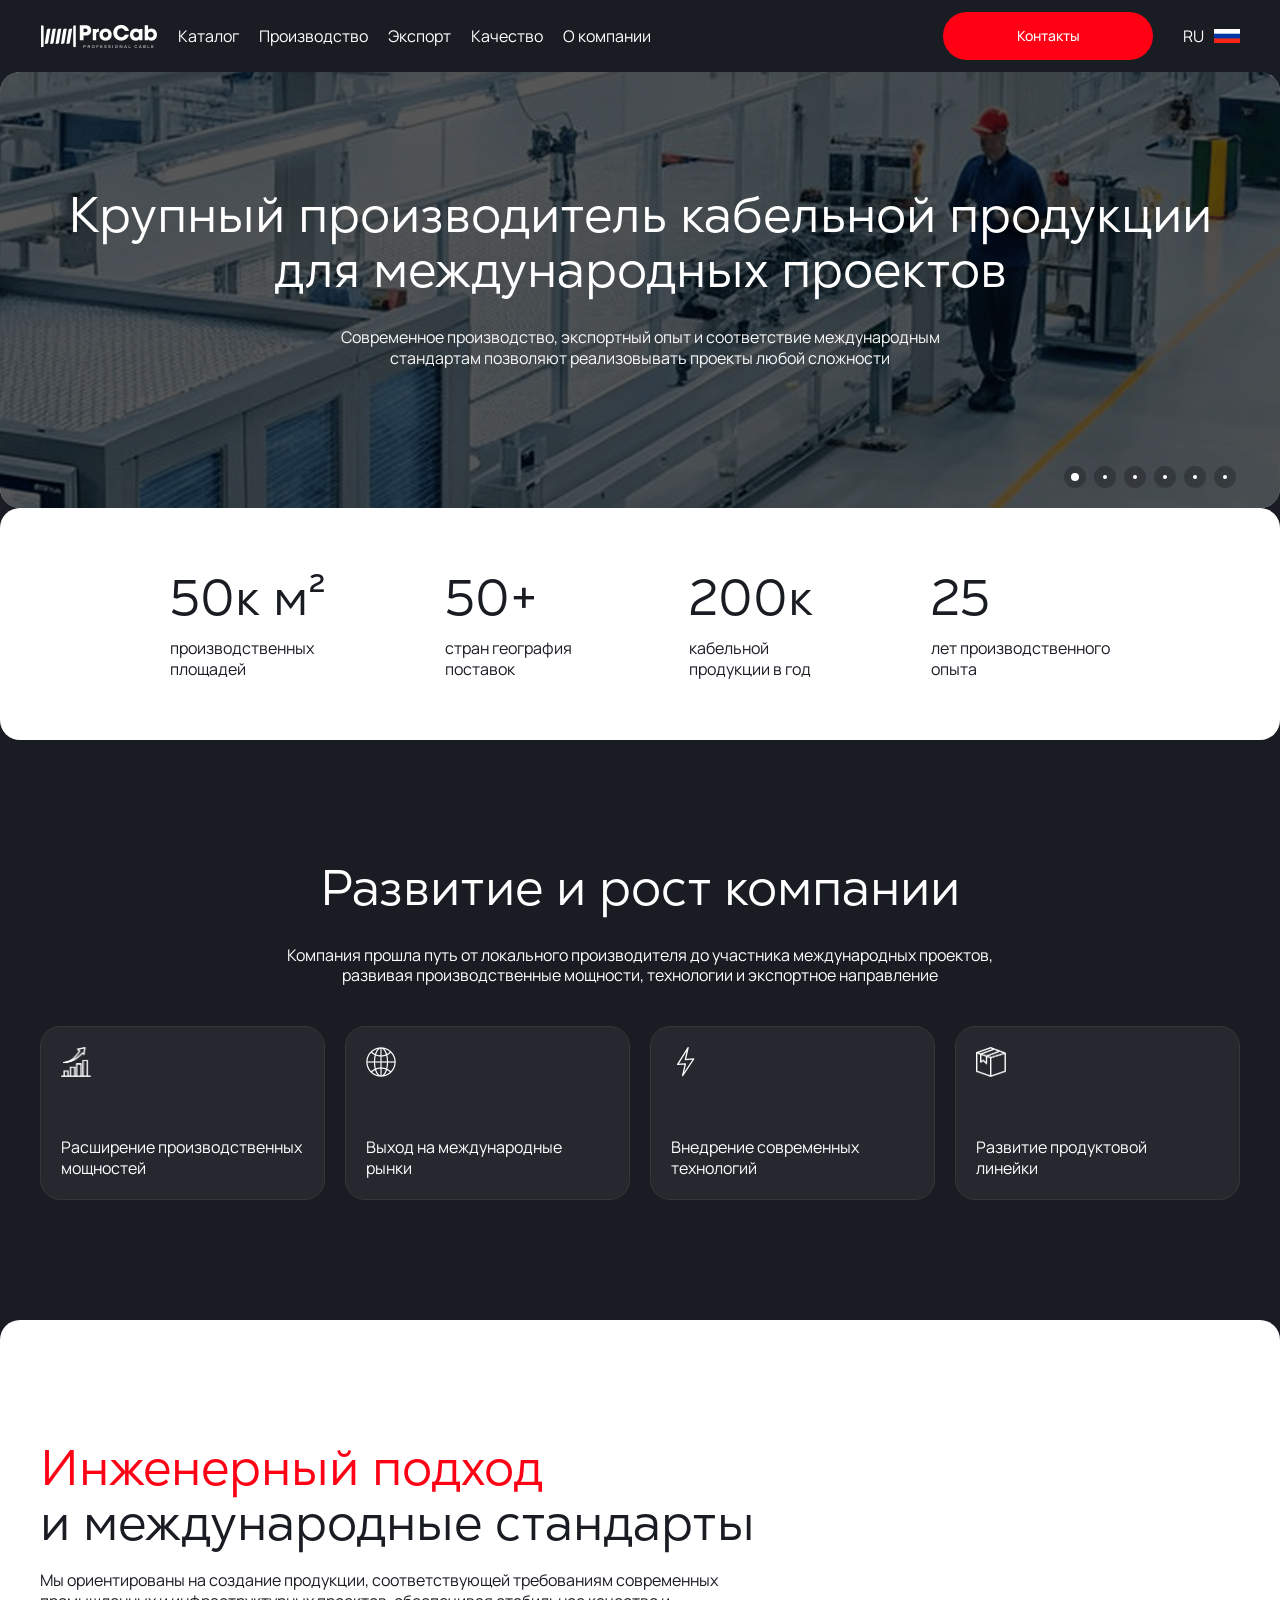
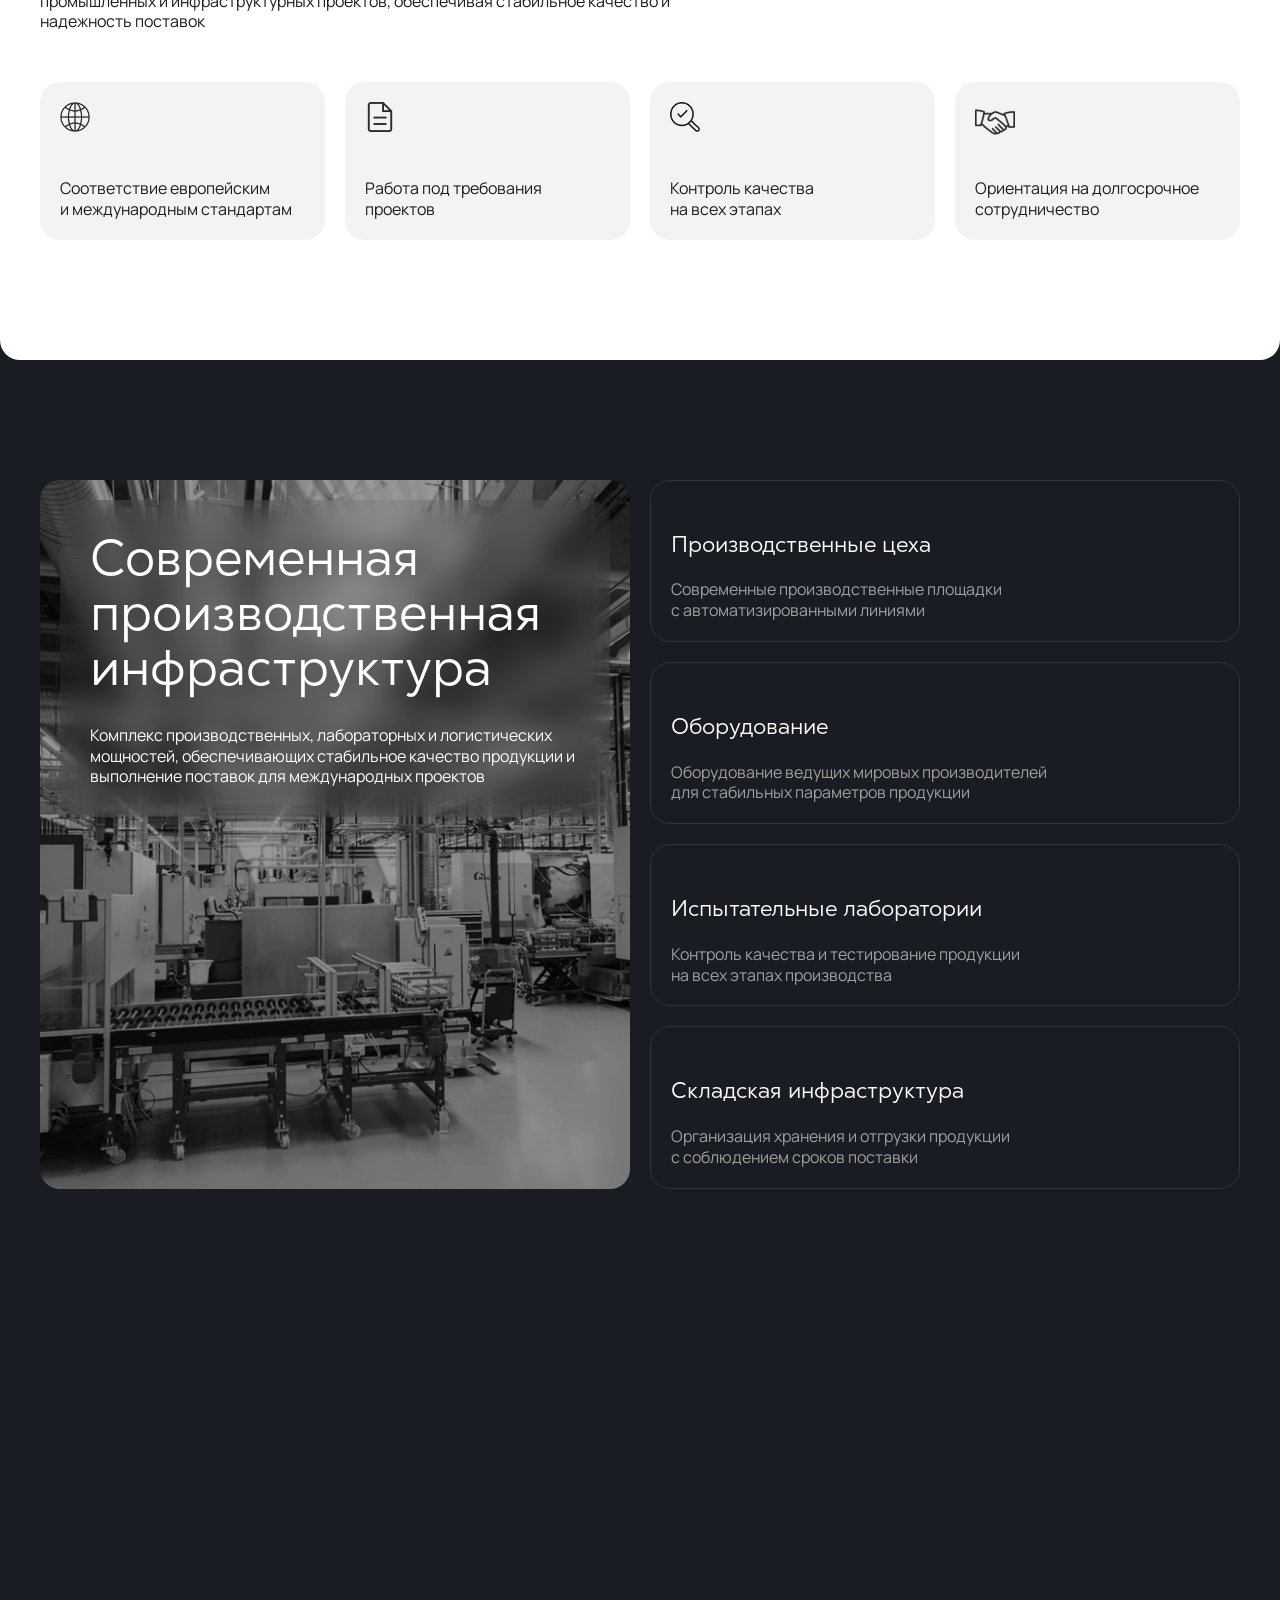
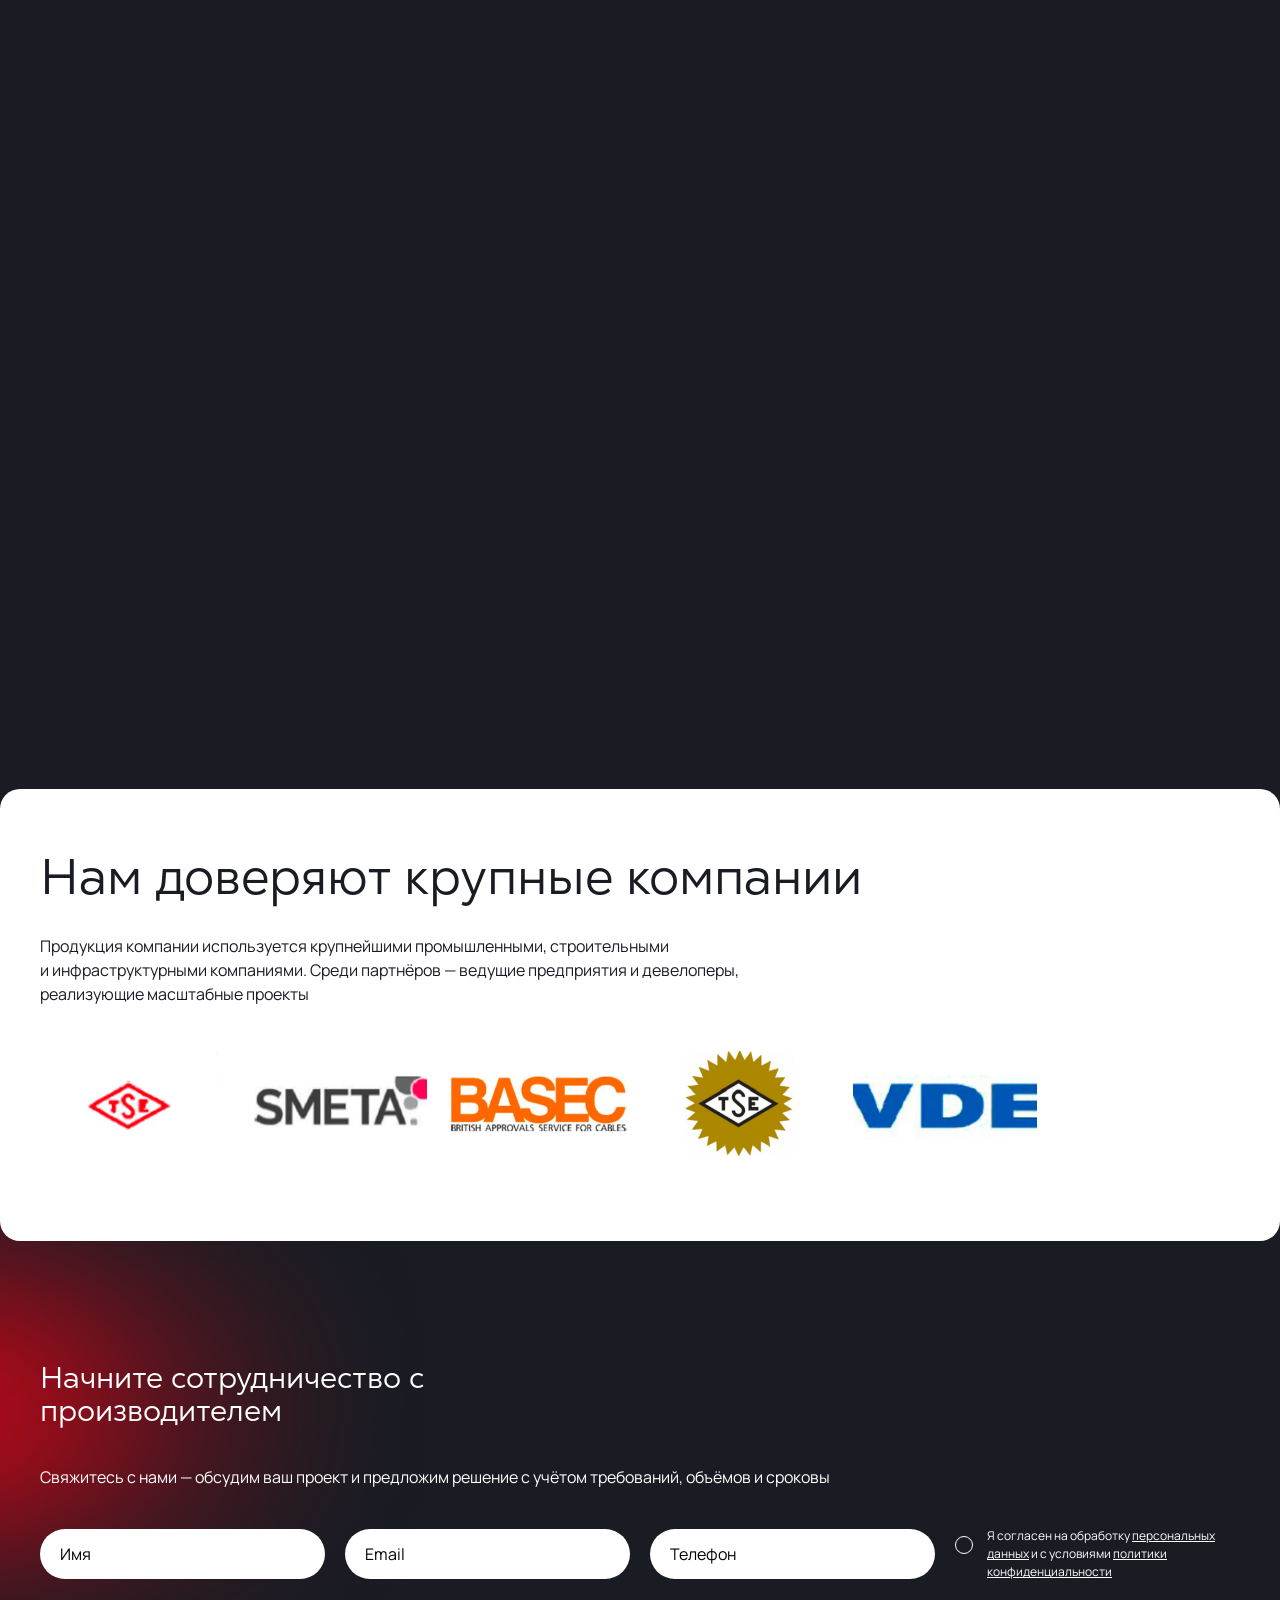
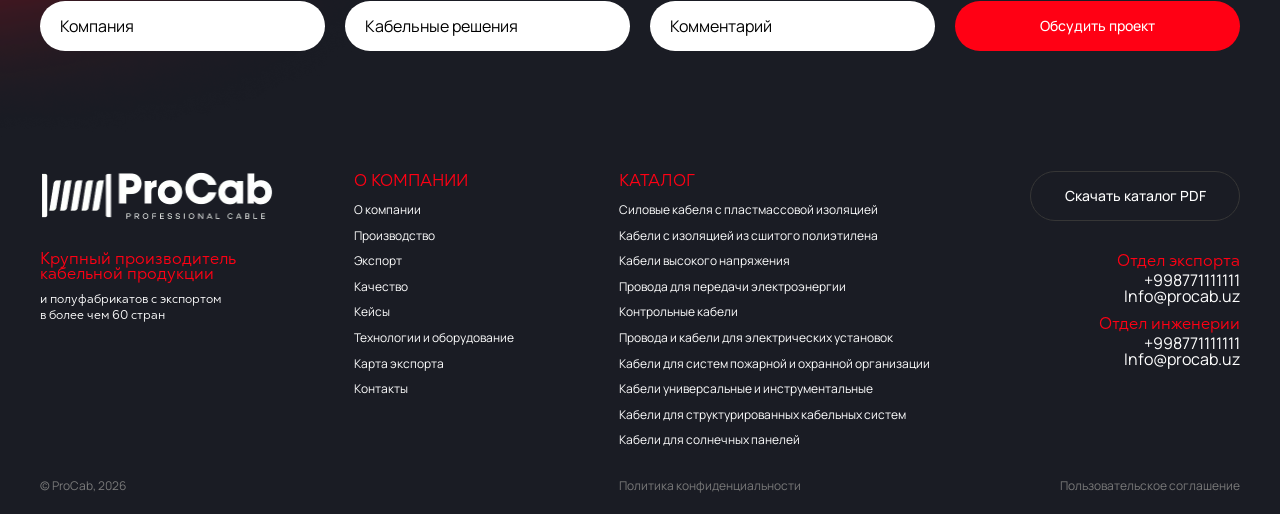
==== commit acaca5dc: "upd" ====
--- a/about.html
+++ b/about.html
@@ -109,7 +109,7 @@
   <div class="container">
     <div class="swiper-pagination"></div>
     <div class="banner-content">
-      <h1>Крупный производитель кабельной продукции для международных проектов</h1>
+      <h1>Крупный производитель кабельной продукции <br class="br-mobile"> для международных проектов</h1>
       <div class="description description-white">
         <p>
           Современное производство, экспортный опыт и соответствие международным стандартам позволяют реализовывать проекты любой сложности
@@ -278,6 +278,7 @@
 
 <section class="stats-section animate-block">
   <div class="container">
+    <h2>Компания в цифрах</h2>
     <div class="stats-wrapper block-stats-js">
       <div class="stat-item">
         <div class="stat-title">>14</div>
@@ -334,10 +335,11 @@
       <p>
         Продукция компании используется крупнейшими промышленными, строительными
         <br>
-        и инфраструктурными компаниями. Среди партнёров — ведущие предприятия и девелоперы,
+        и инфраструктурными компаниями.
+      </p>
+      <p>Среди партнёров — ведущие предприятия и девелоперы,
         <br>
-        реализующие масштабные проекты
-      </p>
+        реализующие масштабные проекты</p>
     </div>
     <div class="partners-grid">
       <div class="partner-item animate-block" data-delay="150">
@@ -378,11 +380,11 @@
   <div class="container">
     <div class="title-colored title-colored-white">
       <h2>
-        Начните сотрудничество с производителем
+        Начните сотрудничество <br class="br-mobile"> с производителем
       </h2>
     </div>
     <div class="description description-white">
-      <p>Свяжитесь с нами — обсудим ваш проект и предложим решение с учётом требований, объёмов и сроковы</p>
+      <p>Свяжитесь с нами — обсудим ваш проект <br class="br-mobile"> и предложим решение с учётом требований, объёмов и сроковы</p>
     </div>
 
     <div class="form-wrapper">
@@ -545,6 +547,17 @@
   </div>
 </div>
 
+<div class="modal-dialog modal-video">
+  <div class="modal-content">
+    <div class="modal-body">
+      <button type="button" class="modal-close" data-dismiss="modal" aria-label="Close"></button>
+     <div class="video-wrapper">
+       <video autoplay muted loop src="./img/2zastavkaa.webm"></video>
+     </div>
+    </div>
+  </div>
+</div>
+
 <script src="https://cdn.jsdelivr.net/npm/swiper@11/swiper-bundle.min.js"></script>
 </body>
 </html>
--- a/css/style.min.css
+++ b/css/style.min.css
@@ -1,3 +1,3 @@
-@font-face{font-family:"NexaText";src:url("../fonts/nexatext/NexaTextThin.otf") format("opentype");font-weight:100;font-style:normal;font-display:swap}@font-face{font-family:"NexaText";src:url("../fonts/nexatext/NexaTextThinItalic.otf") format("opentype");font-weight:100;font-style:italic;font-display:swap}@font-face{font-family:"NexaText";src:url("../fonts/nexatext/NexaTextExtraLight.otf") format("opentype");font-weight:200;font-style:normal;font-display:swap}@font-face{font-family:"NexaText";src:url("../fonts/nexatext/NexaTextExtraLightItalic.otf") format("opentype");font-weight:200;font-style:italic;font-display:swap}@font-face{font-family:"NexaText";src:url("../fonts/nexatext/NexaTextLight.otf") format("opentype");font-weight:300;font-style:normal;font-display:swap}@font-face{font-family:"NexaText";src:url("../fonts/nexatext/NexaTextLightItalic.otf") format("opentype");font-weight:300;font-style:italic;font-display:swap}@font-face{font-family:"NexaText";src:url("../fonts/nexatext/NexaTextBook.otf") format("opentype");font-weight:400;font-style:normal;font-display:swap}@font-face{font-family:"NexaText";src:url("../fonts/nexatext/NexaTextBookItalic.otf") format("opentype");font-weight:400;font-style:italic;font-display:swap}@font-face{font-family:"NexaText";src:url("../fonts/nexatext/NexaTextRegular.otf") format("opentype");font-weight:500;font-style:normal;font-display:swap}@font-face{font-family:"NexaText";src:url("../fonts/nexatext/NexaTextRegularItalic.otf") format("opentype");font-weight:500;font-style:italic;font-display:swap}@font-face{font-family:"NexaText";src:url("../fonts/nexatext/NexaTextBold.otf") format("opentype");font-weight:700;font-style:normal;font-display:swap}@font-face{font-family:"NexaText";src:url("../fonts/nexatext/NexaTextBoldItalic.otf") format("opentype");font-weight:700;font-style:italic;font-display:swap}@font-face{font-family:"NexaText";src:url("../fonts/nexatext/NexaTextExtraBold.otf") format("opentype");font-weight:800;font-style:normal;font-display:swap}@font-face{font-family:"NexaText";src:url("../fonts/nexatext/NexaTextExtraBoldItalic.otf") format("opentype");font-weight:800;font-style:italic;font-display:swap}@font-face{font-family:"NexaText";src:url("../fonts/nexatext/NexaTextBlack.otf") format("opentype");font-weight:900;font-style:normal;font-display:swap}@font-face{font-family:"NexaText";src:url("../fonts/nexatext/NexaTextBlackItalic.otf") format("opentype");font-weight:900;font-style:italic;font-display:swap}@font-face{font-family:"NexaText";src:url("../fonts/nexatext/NexaTextHeavy.otf") format("opentype");font-weight:950;font-style:normal;font-display:swap}@font-face{font-family:"NexaText";src:url("../fonts/nexatext/NexaTextHeavyItalic.otf") format("opentype");font-weight:950;font-style:italic;font-display:swap}*{box-sizing:border-box;backface-visibility:hidden;-webkit-backface-visibility:hidden}body,h1,h2,h3,h4,p,figure,blockquote,dl,dd{margin:0}ul[role=list],ol[role=list]{list-style:none}html:focus-within{scroll-behavior:smooth}body{min-height:100vh;text-rendering:optimizeSpeed;line-height:1.5}a:not([class]){-webkit-text-decoration-skip:ink;text-decoration-skip-ink:auto}img,picture{max-width:100%;display:block}input,button,textarea,select{font:inherit;box-shadow:none;outline:none}@media(prefers-reduced-motion: reduce){html:focus-within{scroll-behavior:auto}*,*::before,*::after{animation-duration:.01ms !important;animation-iteration-count:1 !important;transition-duration:.01ms !important;scroll-behavior:auto !important}}:root{--swiper-navigation-size: 0}*{font-family:"Manrope";color:#1a1c24}a{transition:.3s;text-decoration:none}strong,span{font-size:inherit;letter-spacing:inherit;line-height:inherit;font-family:inherit}p{font-weight:400;font-size:16px;line-height:130%;width:100%}h1,.h1{font-weight:400;font-size:50px;line-height:110%;text-align:center;font-family:"NexaText";margin-bottom:30px;width:100%}h1 strong,.h1 strong{color:#ff0014;font-weight:inherit}h2,.h2{font-family:"NexaText";font-weight:400;font-size:50px;line-height:110%;margin-bottom:30px;width:100%}h2 strong,.h2 strong{color:#ff0014;font-weight:inherit}h3,.h3{font-family:"NexaText";font-weight:400;font-size:22px;line-height:130%;margin:30px 0 20px}h3:first-child,.h3:first-child{margin-top:0}h3:last-child,.h3:last-child{margin-bottom:0}.title-colored-white h2,.title-colored-white .h2,.title-colored-white h1,.title-colored-white .h1{color:#fff}.title-colored{width:100%}.description{width:100%;margin-bottom:40px}.description-white p{color:#fff}.title-small{width:100%}.title-small h2,.title-small .h2{font-size:26px}.title-small-white h2,.title-small-white .h2{color:#fff}.buttons-wrapper{display:flex;width:100%;justify-content:center;margin-top:40px}.buttons-wrapper .btn{max-width:325px}.card-title:not(p){font-family:"NexaText";font-weight:400;font-size:22px;line-height:130%;margin-bottom:15px}a.card-title:hover{color:#ff0014}.br-mobile{display:none}@media(max-width: 1024px){h1,.h1{font-size:40px}h2,.h2{font-size:40px}}@media(max-width: 600px){h1,.h1{font-size:26px;margin-bottom:20px}h2,.h2{font-size:26px;margin-bottom:20px}h3,.h3{margin:20px 0 15px;font-size:18px}.title-small h2,.title-small .h2{font-size:20px}p{font-size:12px}.br-mobile{display:block}.description{margin-bottom:20px}.card-title:not(p){font-size:20px;margin-bottom:10px}.buttons-wrapper{margin-top:15px;flex-direction:column}.buttons-wrapper .btn{max-width:100%}.buttons-wrapper .btn+.btn{margin-left:0;margin-top:10px}}.sr-only{position:absolute;width:1px;height:1px;padding:0;margin:-1px;overflow:hidden;clip:rect(0, 0, 0, 0);white-space:nowrap;border:0}body{background-color:#1a1c24}body::-webkit-scrollbar{width:6px;background-color:#1a1c24}body::-webkit-scrollbar-thumb{border-radius:20px;background-color:#ff0014}body.modal-open{overflow:hidden}body.admin-bar header{top:20px}section{max-width:100%;width:100%}.dark-section{margin:120px 0}main{min-height:70vh}.animate-block{opacity:0;width:100%;transition:opacity .8s cubic-bezier(0.4, 0, 0.2, 1),transform .8s cubic-bezier(0.4, 0, 0.2, 1)}.animate-block[data-animation=fade-up]{transform:translateY(50px)}.animate-block[data-animation=fade-left]{transform:translateX(-50px)}.animate-block[data-animation=fade-right]{transform:translateX(50px)}.animate-block[data-animation=fade]{transform:translateY(0)}.animate-block[data-animation=scale]{transform:scale(0.8)}.animate-block.animated{opacity:1;transform:translateX(0) translateY(0) scale(1)}.logo{display:flex;width:-moz-fit-content;width:fit-content}.logo img{-o-object-fit:contain;object-fit:contain;width:100%}.card-item{display:flex;padding:20px;border-radius:20px;flex-direction:column;border:1px solid #363636;background-color:#262830;justify-content:space-between}.card-item .card-icon{width:100%}.card-item .card-icon img{width:30px;height:30px;-o-object-fit:contain;object-fit:contain}.card-item .card-title{color:#fff}@media(max-width: 600px){.dark-section{margin:70px 0}.card-item .card-icon img{width:21px;height:21px}}.container{margin:0 auto;display:flex;flex-wrap:wrap;max-width:1360px;width:100%}.container-fluid{max-width:100%;width:100%}.d-flex{display:flex;flex-wrap:wrap}.justify-between{justify-content:space-between}.justify-end{justify-content:flex-end}.flex-column{flex-direction:column}.row{display:flex;margin:0 -10px;width:calc(100% + 20px);flex-wrap:wrap}[class*=col-]{padding:0 10px}.col-lg-1{width:8.33333333%}.col-lg-2{width:16.66666667%}.col-lg-3{width:25%}.col-lg-4{width:33.33333333%}.col-lg-5{width:41.66666667%}.col-lg-6{width:50%}.col-lg-7{width:58.33333333%}.col-lg-8{width:66.66666667%}.col-lg-9{width:75%}.col-lg-10{width:83.33333333%}.col-lg-11{width:91.66666667%}.col-lg-12{width:100%}@media(max-width: 1430px){.container{padding:0 40px}}@media(max-width: 1024px){.row{margin:0 -12px;width:calc(100% + 24px)}[class*=col-]{padding:0 12px}.col-md-1{width:8.33333333%}.col-md-2{width:16.66666667%}.col-md-3{width:25%}.col-md-4{width:33.33333333%}.col-md-5{width:41.66666667%}.col-md-6{width:50%}.col-md-7{width:58.33333333%}.col-md-8{width:66.66666667%}.col-md-9{width:75%}.col-md-10{width:83.33333333%}.col-md-11{width:91.66666667%}.col-md-12{width:100%}.container{padding:0 15px}}@media(max-width: 600px){.col-m-1{width:8.33333333%}.col-m-2{width:16.66666667%}.col-m-3{width:25%}.col-m-4{width:33.33333333%}.col-m-5{width:41.66666667%}.col-m-6{width:50%}.col-m-7{width:58.33333333%}.col-m-8{width:66.66666667%}.col-m-9{width:75%}.col-m-10{width:83.33333333%}.col-m-11{width:91.66666667%}.col-m-12{width:100%}}.btn{display:flex;justify-content:center;align-items:center;font-weight:500;font-size:14px;line-height:130%;padding:0 20px;height:50px;width:100%;max-width:210px;transition:.3s;cursor:pointer;border-radius:30px}.btn-red{color:#fff;background-color:#ff0014;height:48px;border:1px solid rgba(0,0,0,0)}.btn-red:hover{background-color:rgba(0,0,0,0);border-color:#363636}.btn-bordered{border:1px solid #363636;color:#fff;background-color:rgba(0,0,0,0)}.btn-bordered:hover{background-color:#ff0014;border-color:#ff0014}@media(max-width: 600px){.btn{height:40px;font-size:12px}}input[type=text],input[type=phone],input[type=email],input[type=tel]{height:50px;padding:0 20px;font-weight:400;font-size:16px;line-height:130%;color:#000;border-radius:30px;border:none}input[type=text]::-moz-placeholder, input[type=phone]::-moz-placeholder, input[type=email]::-moz-placeholder, input[type=tel]::-moz-placeholder{font-weight:inherit;font-size:inherit;line-height:inherit;letter-spacing:inherit;color:inherit}input[type=text]::placeholder,input[type=phone]::placeholder,input[type=email]::placeholder,input[type=tel]::placeholder{font-weight:inherit;font-size:inherit;line-height:inherit;letter-spacing:inherit;color:inherit}input{max-width:100%;width:100%;border-radius:0}input[type=submit],input[type=button]{height:50px;transition:.3s;cursor:pointer;border:1px solid rgba(0,0,0,0);background-color:#ff0014;color:#fff;border-radius:30px;font-weight:500;font-size:14px;line-height:130%}input[type=submit]:hover,input[type=button]:hover{background-color:rgba(0,0,0,0);border-color:#363636;color:#fff}textarea{max-width:100%;width:100%;resize:none;background-color:rgba(0,0,0,0);border-color:#fff;border-width:0 0 1px 0;border-radius:0}textarea::-webkit-scrollbar{width:0;display:none}textarea::-moz-placeholder{font-weight:inherit;font-size:inherit;line-height:inherit;letter-spacing:inherit;color:inherit}textarea::placeholder{font-weight:inherit;font-size:inherit;line-height:inherit;letter-spacing:inherit;color:inherit}@media(max-width: 1024px){input[type=text],input[type=phone],input[type=email],input[type=tel]{font-size:12px;height:40px}}@media(max-width: 600px){input[type=text],input[type=phone],input[type=email],input[type=tel]{padding:0 20px}input[type=submit],input[type=button]{height:40px;font-size:12px}}.footer-menu{display:flex;flex-wrap:wrap;list-style:none;padding:0;margin:0;width:100%}.footer-menu li{display:flex;margin-bottom:10px;width:100%}.footer-menu li:last-of-type{margin-bottom:0}.footer-menu li a{font-weight:400;font-size:12px;line-height:130%;color:#fff}.footer-menu li a:hover{color:#ff0014}.main-menu{padding:0;display:flex;list-style:none;margin:0;align-items:center}.main-menu li+li{margin-left:20px}.main-menu li a{font-weight:400;font-size:16px;line-height:130%;color:#fff}.main-menu li a:hover{color:#ff0014}@media(max-width: 1024px){.main-menu{position:relative;z-index:2;flex-direction:column;align-items:flex-start;width:-moz-fit-content;width:fit-content}.main-menu li+li{margin-left:0;margin-top:15px}}@media(max-width: 600px){.main-menu li a{font-size:14px}}.slider-section{max-width:100%;position:relative;overflow:hidden}.slider-section .title-colored{position:relative}.slider-section .swiper-pagination{bottom:20px;right:0;display:flex;align-items:center;justify-content:flex-end;z-index:3;padding:0 40px}.slider-section .swiper-pagination .swiper-pagination-bullet{background-image:initial;background-color:rgba(0,0,0,.231372549);width:22px;height:22px;display:flex;align-items:center;justify-content:center;position:relative;opacity:1}.slider-section .swiper-pagination .swiper-pagination-bullet:before{content:"";display:block;position:absolute;width:4px;height:4px;transition:.3s;background-color:#fff;border-radius:50%}.slider-section .swiper-pagination .swiper-pagination-bullet.swiper-pagination-bullet-active:before{width:8px;height:8px}.slider-wrapper{max-width:100%;position:relative;width:100%;overflow:hidden}.swiper-slide{transition:.3s}.swiper-button{width:62px;height:62px;background-repeat:no-repeat;background-position:center;background-size:27px;background-image:url(../img/icons/slider-arrow.svg);transition:.3s;border-radius:50%;top:0;border:1px solid #5f6066}.swiper-button:hover{background-image:url(../img/icons/slider-arrow-hover.svg);background-color:#fff}.swiper-button-next{right:0;transform:scaleX(-1)}.swiper-button-prev{left:unset;right:80px}@media(max-width: 1024px){.slider-section .swiper-pagination{padding:0 15px}.slider-section .swiper-button-pc{display:none}.slider-section .swiper-buttons{display:flex;width:100%;justify-content:center;margin-bottom:20px}.slider-section .swiper-buttons .swiper-button{position:static}.slider-section .swiper-buttons .swiper-button:nth-of-type(1){margin-right:5px}.slider-section .swiper-buttons .swiper-button:nth-of-type(2){margin-left:5px}}@media(max-width: 600px){.swiper-button{width:35px;height:35px;background-size:20px}}@keyframes fadeIn{from{opacity:0}to{opacity:1}}.modal-dialog{position:fixed;right:0;top:0;z-index:9999;opacity:0;width:100%;height:100%;overflow-y:auto;justify-content:center;align-items:center;visibility:hidden;transition:opacity .5s ease-in-out;display:flex;-webkit-backdrop-filter:blur(7.5px);backdrop-filter:blur(7.5px);background:rgba(0,0,0,.15);margin:0}.modal-dialog .modal-body{width:100%;margin:auto;position:relative;overflow:hidden;background-color:#1a1c24;border-radius:30px;border:1px solid #535353}.modal-dialog .modal-body *{color:#fff}.modal-dialog.modal-closing{opacity:0;transition:.5s}.modal-dialog.modal-opening{opacity:1;display:flex;animation:fadeIn .5s ease;visibility:visible;pointer-events:initial}.modal-dialog .modal-content{width:100%;background-color:rgba(0,0,0,0);border:none;box-shadow:none}.modal-dialog .modal-open{overflow:hidden;pointer-events:none}.modal-dialog .modal-close{position:absolute;right:30px;top:30px;border:none;cursor:pointer;background-color:rgba(0,0,0,0);background-image:url(../img/icons/close-modal.svg);background-repeat:no-repeat;background-position:center;background-size:contain;width:30px;height:30px;padding:0;z-index:1}.open-modal-dialog{cursor:pointer}.modal-certificate .modal-body{padding:40px;max-width:1190px}.modal-certificate .certificate-wrapper{display:grid;grid-template-columns:1fr 1.24fr;grid-gap:30px;width:100%}.modal-certificate .certificate-wrapper .certificate-img img{height:626px;width:100%;border-radius:20px;-o-object-fit:cover;object-fit:cover}.modal-certificate .certificate-wrapper .certificate-content .certificate-title{font-size:50px;line-height:110%;margin-bottom:40px}.modal-certificate .certificate-wrapper .certificate-content .certificate-description p{max-width:525px}.wpcf7 form .wpcf7-response-output{padding:0 !important;border:none !important}.wpcf7 form .smart-captcha{display:none}.wpcf7 form .wpcf7-not-valid-tip{display:none}.wpcf7 form .wpcf7-not-valid{border-color:#dc3232 !important}.wpcf7 form .hidden-fields-container{display:none}.wpcf7 form .wpcf7-spinner{display:none}.wpcf7 form br{display:none}.wpcf7 form input[type=checkbox]{position:absolute;opacity:0;width:0;height:0;margin:0;padding:0;pointer-events:none}.wpcf7 form .wpcf7-form-control-wrap{display:flex;align-items:center}.wpcf7 form .wpcf7-acceptance{max-width:100%}.wpcf7 form .wpcf7-acceptance .wpcf7-list-item{margin:0}.wpcf7 form .wpcf7-acceptance .wpcf7-list-item .wpcf7-list-item-label{position:relative;padding-left:32px;cursor:pointer;-webkit-user-select:none;-moz-user-select:none;user-select:none;font-weight:400;font-size:12px;line-height:150%;display:block;color:#fff;height:inherit;max-width:310px}.wpcf7 form .wpcf7-acceptance .wpcf7-list-item .wpcf7-list-item-label a{color:inherit;font-size:inherit;line-height:inherit;font-weight:inherit;letter-spacing:inherit;text-decoration:underline}.wpcf7 form .wpcf7-acceptance .wpcf7-list-item .wpcf7-list-item-label a:hover{color:#ff0014}.wpcf7 form .wpcf7-acceptance .wpcf7-list-item .wpcf7-list-item-label::before{content:"";position:absolute;left:0;top:18px;transform:translateY(-50%);width:18px;height:18px;border:1px solid #fff;background-color:rgba(0,0,0,0);transition:all .3s ease;box-sizing:border-box;border-radius:50%}.wpcf7 form .wpcf7-acceptance .wpcf7-list-item .wpcf7-list-item-label::after{content:"";position:absolute;left:0;top:18px;transform:translateY(-50%);width:18px;height:18px;opacity:0;transition:opacity .3s ease;background-repeat:no-repeat;background-position:center;background-size:12px;background-image:url(../img/icons/checkbox-checked-small.svg)}.wpcf7 form .wpcf7-acceptance .wpcf7-list-item input[type=checkbox]:checked+.wpcf7-list-item-label::after{opacity:1}.wpcf7 .wpcf7-response-output{padding:0;margin:0;color:#fff}.wpcf7 .wpcf7-spinner{display:none !important}.wpcf7 .screen-reader-response{display:none}.main-banner{overflow:hidden;display:flex;justify-content:center;height:770px;position:relative;transform:translate3d(0, 0, 0);-webkit-transform:translate3d(0, 0, 0);backface-visibility:hidden;-webkit-backface-visibility:hidden;perspective:1000px;-webkit-perspective:1000px;will-change:auto;contain:strict}.main-banner:before{content:"";display:block;width:100%;height:240px;background-repeat:no-repeat;background-position:0 0;background-size:100% 100%;background-image:url(../img/main-banner-decor.svg);position:absolute;top:0;z-index:2}.main-banner .container{position:relative}.main-banner .banner-content{position:relative;z-index:2;padding-top:200px}.main-banner .banner-content .description{margin-bottom:30px}.main-banner .banner-content .description p{max-width:504px;margin:0 auto;text-align:center}.main-banner .banner-content .banner-buttons{display:flex;align-items:center;justify-content:center;width:100%}.main-banner .banner-content .banner-buttons .btn:nth-of-type(1){margin-right:10px}.main-banner .banner-content .banner-buttons .btn:nth-of-type(2){margin-left:10px}.main-banner .banner-image{position:absolute;max-width:744px;width:100%;right:0;z-index:1;bottom:-70px}.main-banner .banner-back img{display:none}.main-banner .banner-back video{width:100%;position:absolute;left:0;bottom:0;z-index:1;-o-object-fit:cover;object-fit:cover;height:100%;display:block;transform:translateZ(0);-webkit-transform:translateZ(0)}@media(max-width: 1260px){.main-banner .banner-image{max-width:604px}}@media(max-width: 1024px){.main-banner{height:870px}.main-banner .banner-content{padding-top:120px}.main-banner .banner-image{max-width:540px}}@media(max-width: 600px){.main-banner{height:660px}.main-banner:before{background-image:url(../img/mobile-red-decor.webp);height:220px;top:-30px}.main-banner .banner-content{padding-top:100px}.main-banner .banner-content .description{margin-bottom:20px}.main-banner .banner-content .description p{max-width:300px}.main-banner .banner-content .banner-buttons .btn:nth-of-type(1){margin-right:5px}.main-banner .banner-content .banner-buttons .btn:nth-of-type(2){margin-left:5px}.main-banner .banner-image{max-width:352px;bottom:-30px}.main-banner .banner-back video{display:none}.main-banner .banner-back img{display:block;position:absolute;bottom:0;height:117px;width:100%}}.stats-section{background-color:#fff;border-radius:20px;padding:60px 0;position:relative;z-index:2}.stats-section .stats-wrapper{width:100%;display:grid;grid-template-columns:repeat(5, 1fr);grid-gap:50px}.stats-section .stats-wrapper .stat-item{display:flex;flex-direction:column;width:-moz-fit-content;width:fit-content}.stats-section .stats-wrapper .stat-item .stat-title{font-family:"NexaText";font-weight:400;font-size:50px;line-height:120%;margin-bottom:10px}@media(max-width: 1260px){.stats-section .stats-wrapper{grid-gap:20px}}@media(max-width: 1024px){.stats-section .stats-wrapper{grid-template-columns:repeat(2, 1fr)}}@media(max-width: 600px){.stats-section{padding:30px 0}.stats-section .stats-wrapper{grid-template-columns:repeat(3, 1fr)}.stats-section .stats-wrapper .stat-item .stat-title{font-size:30px}.stats-section .stats-wrapper .stat-item .stat-description p{font-size:10px}.stats-section .stats-wrapper .stat-item:nth-of-type(3){order:4}.stats-section .stats-wrapper .stat-item:nth-of-type(4){order:5;grid-column:span 2;max-width:60%}}.production-section h2{display:flex;flex-direction:column;text-align:center}.production-section .description p{max-width:680px;width:100%;margin:0 auto;text-align:center}.production-section .card-item .card-icon{margin-bottom:60px}.production-section .card-item .card-title{max-width:280px}.production-section .card-item.production-card-blur{background-repeat:no-repeat;background-position:center;background-size:cover;justify-content:flex-end}.production-section .card-item.production-card-blur .card-content{padding:20px;background-color:rgba(255,255,255,.0509803922);-webkit-backdrop-filter:blur(8px);backdrop-filter:blur(8px);border-radius:20px}.production-section .row .col-lg-6{display:grid;grid-gap:20px}.production-section .row .col-lg-6:nth-of-type(2){grid-template-columns:repeat(2, 1fr)}.production-section .row .col-lg-6:nth-of-type(2) .card-item:nth-of-type(1){grid-row:span 2}@media(max-width: 1024px){.production-section .row .col-lg-6{margin-bottom:20px}.production-section .row .col-lg-6:first-of-type{grid-template-columns:repeat(2, 1fr)}.production-section .row .col-lg-6:last-of-type{margin-bottom:0}}@media(max-width: 600px){.production-section .row .col-lg-6:first-of-type{grid-template-columns:1fr;grid-gap:10px;margin-bottom:10px}.production-section .row .col-lg-6:nth-of-type(2) .card-item:nth-of-type(1){padding:40px 15px 15px;min-height:163px}.production-section .row .col-lg-6:last-of-type{grid-template-columns:1fr;grid-gap:10px}.production-section .card-item .card-icon{margin-bottom:15px}}.full-width-video-section{border-radius:20px;overflow:hidden;height:436px;position:relative;transform:translate3d(0, 0, 0);-webkit-transform:translate3d(0, 0, 0);backface-visibility:hidden;-webkit-backface-visibility:hidden;perspective:1000px;-webkit-perspective:1000px;will-change:auto;contain:strict}.full-width-video-section video,.full-width-video-section iframe{height:inherit;width:100%;-o-object-fit:cover;object-fit:cover;display:block;transform:translateZ(0);-webkit-transform:translateZ(0)}@media(max-width: 1024px){.full-width-video-section{height:380px}}@media(max-width: 600px){.full-width-video-section{height:initial;contain:unset}.full-width-video-section video,.full-width-video-section iframe{border-radius:20px;height:276px}section.full-width-video-section{padding-bottom:70px}}.production-process-section{padding:120px 0;background-color:#fff;border-radius:20px}.production-process-section h2{margin-bottom:75px}.production-process-section .process-cards{width:100%;display:grid;grid-template-columns:repeat(2, 1fr);grid-gap:55px 20px;counter-reset:card-counter}.production-process-section .process-cards .process-card{display:grid;grid-template-columns:repeat(2, 1fr);grid-gap:20px;width:100%;background-color:#f3f3f3;border-radius:20px;counter-increment:card-counter;position:relative}.production-process-section .process-cards .process-card .process-card-content{display:flex;flex-direction:column;height:100%;justify-content:flex-end;padding:20px}.production-process-section .process-cards .process-card .process-card-content:before{content:counter(card-counter, decimal-leading-zero);display:flex;width:90px;height:90px;border-radius:50%;background-color:#1a1c24;align-items:center;justify-content:center;font-weight:500;font-size:50px;line-height:130%;color:#fff;position:absolute;top:-45px;left:0}.production-process-section .process-cards .process-card .process-card-content .card-description p{max-width:270px}.production-process-section .process-cards .process-card .process-card-image img{width:100%;height:100%;-o-object-fit:cover;object-fit:cover}@media(max-width: 1260px){.production-process-section .process-cards .process-card .process-card-content:before{font-size:30px;width:70px;height:70px}}@media(max-width: 1024px){.production-process-section .process-cards{grid-template-columns:1fr}}@media(max-width: 600px){.production-process-section{padding:30px 0}.production-process-section h2{margin-bottom:40px}.production-process-section .process-cards{grid-gap:30px}.production-process-section .process-cards .process-card{grid-template-columns:1fr;grid-gap:15px}.production-process-section .process-cards .process-card .process-card-content{padding:33px 15px 0}.production-process-section .process-cards .process-card .process-card-content:before{content:counter(card-counter);width:40px;height:40px;font-size:24px;top:-15px}.production-process-section .process-cards .process-card .process-card-image img{height:142px;border-radius:0 0 20px 20px}.production-process-section .process-cards .process-card:nth-of-type(even) .process-card-content:before{left:unset;right:0}}.certificates-section h2{text-align:center}.certificates-section .description p{text-align:center;max-width:425px;margin:0 auto}.certificates-section .certificates-grid{display:grid;grid-template-columns:repeat(6, 1fr);grid-gap:20px;width:100%}.certificates-section .certificates-grid .certificate-item .certificate-img{border-radius:20px;background-color:#fff;overflow:hidden;display:flex;justify-content:center;align-items:center;margin-bottom:20px;width:100%;padding:5px 0}.certificates-section .certificates-grid .certificate-item .certificate-img img{height:105px;-o-object-fit:cover;object-fit:cover}@media(max-width: 1260px){.certificates-section .certificates-grid .certificate-item .certificate-img img{-o-object-fit:contain;object-fit:contain}}@media(max-width: 1024px){.certificates-section .certificates-grid{grid-template-columns:repeat(3, 1fr)}}@media(max-width: 600px){.certificates-section .certificates-grid{grid-gap:18px 10px}.certificates-section .certificates-grid .certificate-item .certificate-img{padding:0;margin-bottom:10px}.certificates-section .certificates-grid .certificate-item .certificate-img img{height:56px}}.blog-section h2{text-align:center}.blog-section .description p{max-width:480px;margin:0 auto;text-align:center}.blog-section .mobile-blog-bottom{display:none}@media(max-width: 1024px){.blog-section .mobile-blog-bottom{display:block;width:100%;margin-top:10px}.blog-section .mobile-blog-bottom .btn{max-width:100%}}.quality-section{padding:60px 0;background-color:#fff;border-radius:20px;position:relative;z-index:1}.quality-section .quality-content{background-repeat:no-repeat;background-position:center;background-size:cover;border-radius:20px;overflow:hidden;height:100%;padding:20px;min-height:500px}.quality-section .quality-content .content-wrapper{padding:30px;border-radius:20px;width:100%;-webkit-backdrop-filter:blur(14px);backdrop-filter:blur(14px);background:rgba(84,84,84,.15)}.quality-section .quality-content .content-wrapper .description-white p{color:#a0a0a0}.quality-section .quality-content .content-wrapper .btn{max-width:325px}.quality-section .quality-content .content-wrapper .btn:hover{border-color:#d8d8d8}.quality-section .quality-steps{counter-reset:step-counter;width:100%}.quality-section .quality-steps .step-item{width:100%;margin-bottom:20px;counter-increment:step-counter}.quality-section .quality-steps .step-item:last-of-type{margin-bottom:0}.quality-section .quality-steps .step-item:before{content:counter(step-counter, decimal-leading-zero);font-weight:500;font-size:50px;line-height:130%;color:#000;margin-bottom:10px}.quality-section .quality-steps .step-item .card-title{color:#000;margin-bottom:20px}.quality-section .quality-steps .step-item .step-description p{color:#a0a0a0}.quality-section.dark-section{background-color:rgba(0,0,0,0);padding:120px 0;margin:0}.quality-section.dark-section:before{content:"";display:block;width:348px;height:488px;background-repeat:no-repeat;background-position:0 0;background-size:100% 100%;background-image:url(../img/migration-map-decor-img.webp);position:absolute;bottom:-300px;right:0;z-index:-1;transform:scaleX(-1)}.quality-section.dark-section .quality-content .content-wrapper .description-white p{color:#fff}.quality-section.dark-section .quality-steps .step-item:before{color:#fff}.quality-section.dark-section .quality-steps .step-item .card-title{color:#fff}.quality-section .buttons-wrapper{display:none}@media(max-width: 1024px){.quality-section .quality-steps{margin-top:20px}}@media(max-width: 600px){.quality-section{padding:30px 0}.quality-section.dark-section{padding:0}.quality-section.dark-section:before{background-image:url(../img/quality-dark-decor.webp);top:-250px;right:-70px;background-position:100% 100%;height:1000px;transform:none}.quality-section .quality-content{padding:15px;height:initial;min-height:unset}.quality-section .quality-content .content-wrapper{padding:20px}.quality-section .quality-content .content-wrapper .description-white p{color:#fff}.quality-section .quality-steps .step-item{margin-bottom:10px}.quality-section .quality-steps .step-item:before{display:flex;font-size:44px;margin-bottom:15px}.quality-section .quality-steps .step-item .card-title{margin-bottom:10px}.quality-section .quality-steps .step-item:nth-of-type(even):before{justify-content:flex-end}.quality-section .buttons-wrapper{display:flex;margin-top:20px}}.migration-map-section{padding:120px 0}.migration-map-section h2{text-align:center;position:relative;z-index:2}.migration-map-section .description{position:relative;z-index:2}.migration-map-section .description p{max-width:725px;margin:0 auto;text-align:center}.migration-map-section .map-wrapper{position:relative;height:609px;width:100%;display:flex;justify-content:center}.migration-map-section .map-wrapper svg{height:inherit !important}.migration-map-section .benefits-block{width:100%;display:grid;grid-template-columns:repeat(4, 1fr);grid-gap:20px;margin-top:75px}.migration-map-section .benefits-block .card-item .card-icon{margin-bottom:30px}@media(max-width: 1024px){.migration-map-section .map-wrapper{height:400px}.migration-map-section .benefits-block{grid-template-columns:repeat(2, 1fr)}}@media(max-width: 600px){.migration-map-section{padding:70px 0}.migration-map-section .map-wrapper{height:170px}}.product-section{background-color:#fff;padding:120px 0;border-radius:20px}.product-section .product-head .btn:hover{color:#1a1c24}.product-section .products-grid{width:100%;display:grid;grid-template-columns:repeat(4, 1fr);grid-gap:20px}.product-section .products-grid .product-head{grid-column:span 2;grid-row:span 1}.product-section .products-grid .product-card{width:100%;height:100%;border-radius:20px;overflow:hidden;background-color:#f3f3f3;display:flex;flex-direction:column;transition:.3s}.product-section .products-grid .product-card:hover{transform:translateY(-5px)}.product-section .products-grid .product-card .product-card-image{width:100%;margin-bottom:15px}.product-section .products-grid .product-card .product-card-image img{width:100%;height:317px;-o-object-fit:cover;object-fit:cover}.product-section .products-grid .product-card .card-content{display:flex;flex-direction:column;width:100%;padding:0 20px 20px;justify-content:space-between;flex:1}.product-section .products-grid .product-card .card-content .card-title{margin-bottom:auto}.product-section .products-grid .product-card .card-content .card-description{margin:15px 0;min-height:41px}.product-section .products-grid .product-card .card-content .card-attributes{width:100%;display:grid;grid-template-columns:repeat(2, 1fr);grid-gap:20px;justify-self:flex-end}.product-section .products-grid .product-card .card-content .card-attributes .attribute{height:36px;display:flex;align-items:center;justify-content:center;width:100%;border-radius:18px;background-color:#fff;font-weight:500;font-size:16px;line-height:130%}@media(max-width: 1260px){.product-section .products-grid{grid-template-columns:repeat(3, 1fr)}.product-section .products-grid .product-head{grid-column:span 1}}@media(max-width: 1024px){.product-section .products-grid{grid-template-columns:repeat(2, 1fr)}}@media(max-width: 600px){.product-section{padding:30px 0}.product-section .description{margin-bottom:30px}.product-section .btn{max-width:100%}.product-section .products-grid{grid-template-columns:1fr;grid-gap:10px}.product-section .products-grid .product-head{margin-bottom:20px}.product-section .products-grid .product-card .product-card-image img{height:115px}.product-section .products-grid .product-card .card-content{padding:0 15px 15px}.product-section .products-grid .product-card .card-content .card-content-bottom{display:flex;align-items:center;margin-top:15px}.product-section .products-grid .product-card .card-content .card-description{max-width:147px;margin:0;min-height:initial}.product-section .products-grid .product-card .card-content .card-attributes{grid-gap:5px;width:-moz-fit-content;width:fit-content;margin-left:30px}.product-section .products-grid .product-card .card-content .card-attributes .attribute{padding:0 16px;font-size:10px;white-space:nowrap;width:-moz-fit-content;width:fit-content}}.partners-company-section{padding:120px 0;z-index:2}.partners-company-section:before{content:"";display:block;width:348px;height:488px;background-repeat:no-repeat;background-position:0 0;background-size:100% 100%;background-image:url(../img/migration-map-decor-img.webp);position:absolute;top:-120px;left:0}.partners-company-section h2{text-align:center;margin-bottom:50px}.partners-company-section .mobile-partner-bottom{display:none}@media(max-width: 1260px){.partners-company-section h2{text-align:start;max-width:85%}}@media(max-width: 1024px){.partners-company-section .mobile-partner-bottom{display:block;position:absolute;width:100%;bottom:0;left:0}.partners-company-section .partner-slider{background-color:#f3f3f3;border-radius:20px;padding-bottom:60px}.partners-company-section .partner-slider .swiper-button{background-image:url(../img/icons/slider-arrow-hover.svg)}}@media(max-width: 600px){.partners-company-section{padding:70px 0}.partners-company-section:before{display:none}.partners-company-section .container{padding:0}.partners-company-section h2{padding:0 15px;margin-bottom:30px}.partners-company-section .partner-slider{padding-bottom:70px}}.cooperation-process-section{margin-top:0;position:relative}.cooperation-process-section:after{content:"";display:block;width:400px;height:600px;background-repeat:no-repeat;background-position:100% 100%;background-size:contain;background-image:url(../img/cooperation-process-decor.webp);position:absolute;bottom:-200px;right:0;z-index:-1}.cooperation-process-section h2{text-align:center}.cooperation-process-section .description p{max-width:360px;margin:0 auto;text-align:center}.cooperation-process-section .process-grid{width:100%;display:grid;grid-template-columns:repeat(4, 1fr);grid-gap:20px;counter-reset:card-counter}.cooperation-process-section .process-grid .process-item{padding:20px;border-radius:20px;border:1px solid #363636;counter-increment:card-counter;display:flex;flex-direction:column;justify-content:space-between;height:100%;background-color:#1a1c24}.cooperation-process-section .process-grid .process-item:first-of-type,.cooperation-process-section .process-grid .process-item:nth-of-type(2){grid-column:span 2}.cooperation-process-section .process-grid .process-item:first-of-type .card-description p,.cooperation-process-section .process-grid .process-item:nth-of-type(2) .card-description p{max-width:65%}.cooperation-process-section .process-grid .process-item:last-of-type{justify-content:flex-end;border:none;padding:0;background-color:rgba(0,0,0,0)}.cooperation-process-section .process-grid .process-item:last-of-type .card-description{margin-bottom:25px}.cooperation-process-section .process-grid .process-item .card-description p{color:#fff}.cooperation-process-section .process-grid .process-item .btn{max-width:100%}.cooperation-process-section .process-grid .process-item .process-item-content:before{content:counter(card-counter, decimal-leading-zero);display:block;font-family:"NexaText";font-size:26px;line-height:130%;color:#fff;margin-bottom:40px}.cooperation-process-section .process-grid .process-item .process-item-content .card-title{color:#fff;margin-bottom:20px}@media(max-width: 1024px){.cooperation-process-section .process-grid{grid-template-columns:repeat(2, 1fr)}.cooperation-process-section .process-grid .process-item:nth-of-type(1),.cooperation-process-section .process-grid .process-item:nth-of-type(2){grid-column:span 1}}@media(max-width: 600px){.cooperation-process-section:after{display:none}.cooperation-process-section .description p{max-width:270px}.cooperation-process-section .process-grid{grid-template-columns:1fr;grid-gap:10px}.cooperation-process-section .process-grid .process-item{padding:20px}.cooperation-process-section .process-grid .process-item .process-item-content{display:flex}.cooperation-process-section .process-grid .process-item .process-item-content:before{margin-right:10px;font-size:22px}.cooperation-process-section .process-grid .process-item .process-item-content .card-title{font-size:18px;margin-bottom:10px}.cooperation-process-section .process-grid .process-item:first-of-type .card-description p,.cooperation-process-section .process-grid .process-item:nth-of-type(2) .card-description p{max-width:100%}.cooperation-process-section .process-grid .process-item:last-of-type{padding-top:10px}.cooperation-process-section .process-grid .process-item:last-of-type .card-description{margin-bottom:15px}.cooperation-process-section .process-grid .process-item:last-of-type .card-description p{text-align:center;max-width:230px;margin:0 auto}}.partner-advantages-section{background-color:#fff;padding:120px 0;border-radius:20px;position:relative;z-index:1}.partner-advantages-section h2{margin-bottom:20px}.partner-advantages-section .description{display:flex;width:100%;justify-content:space-between;margin-bottom:50px}.partner-advantages-section .description p{max-width:60%}.partner-advantages-section .description .btn-bordered{color:#000;max-width:325px;border-color:#d8d8d8}.partner-advantages-section .description .btn-bordered:hover{color:#fff}.partner-advantages-section .advantages-grid{display:grid;grid-gap:20px;grid-template-columns:1fr 1fr 2.06fr;width:100%}.partner-advantages-section .advantages-grid .advantage-card{height:116px;border-radius:20px;padding:20px;background-color:#f3f3f3;display:flex;flex-direction:column;justify-content:space-between}.partner-advantages-section .advantages-grid .advantage-card .card-icon{width:100%;margin-bottom:36px}.partner-advantages-section .advantages-grid .advantage-card .card-icon img{width:30px;height:30px;-o-object-fit:contain;object-fit:contain}@media(max-width: 1024px){.partner-advantages-section .description p{max-width:100%}.partner-advantages-section .advantages-grid{grid-template-columns:repeat(2, 1fr)}}@media(max-width: 600px){.partner-advantages-section{padding:30px 0}.partner-advantages-section h2 strong{display:block;width:100%}.partner-advantages-section .description{margin-bottom:20px}.partner-advantages-section .description .btn-bordered{display:none}.partner-advantages-section .advantages-grid{grid-template-columns:repeat(2, 1fr);grid-gap:10px}.partner-advantages-section .advantages-grid .advantage-card{height:43px;padding:0 15px;justify-content:center}.partner-advantages-section .advantages-grid .advantage-card p{font-size:10px}}@media(max-width: 600px){.partner-advantages-section .advantages-grid .advantage-card .card-icon{margin-bottom:15px}.partner-advantages-section .advantages-grid .advantage-card .card-icon img{width:21px;height:21px}.partner-advantages-section .advantages-grid .advantage-card p br{display:none}}.callback-section{margin:120px 0 0;position:relative}.callback-section:before{content:"";display:block;width:348px;height:488px;background-repeat:no-repeat;background-position:0 0;background-size:100% 100%;background-image:url(../img/migration-map-decor-img.webp);position:absolute;top:-300px;left:0;z-index:-1}.callback-section h2{font-size:30px;margin-bottom:40px;max-width:580px}.callback-section .form-wrapper{width:100%}.callback-section .form-wrapper .wpcf7{width:100%}.callback-section .form-wrapper .wpcf7 form{width:100%}.callback-section .form-wrapper .wpcf7 form>p{display:grid;grid-template-columns:repeat(4, 1fr);width:100%;grid-gap:20px}.callback-section-decor-right:before{left:unset;right:0;transform:scaleX(-1)}.callback-section-light{background-color:#fff;padding:60px 0;border-radius:20px;z-index:1;margin:0}.callback-section-light:before{display:none}.callback-section-light h2{color:#000;margin-bottom:30px}.callback-section-light .description p{color:#000}.callback-section-light .wpcf7 form .wpcf7-acceptance .wpcf7-list-item .wpcf7-list-item-label{color:#000}.callback-section-light .wpcf7 form .wpcf7-acceptance .wpcf7-list-item .wpcf7-list-item-label:before{border-color:#000}.callback-section-light .wpcf7 form .wpcf7-acceptance .wpcf7-list-item .wpcf7-list-item-label:after{background-image:url(../img/icons/checkbox-checked-small-black.svg)}.callback-section-light form input[type=text],.callback-section-light form input[type=phone],.callback-section-light form input[type=email],.callback-section-light form input[type=tel]{background-color:#f3f3f3}@media(max-width: 1024px){.callback-section .form-wrapper .wpcf7 form>p{grid-template-columns:repeat(2, 1fr)}}@media(max-width: 600px){.callback-section{margin:70px 0 0}.callback-section:before{display:none}.callback-section h2{margin-bottom:15px;font-size:26px}.callback-section .description p{font-size:16px}.callback-section .form-wrapper .wpcf7 form>p{grid-template-columns:1fr;grid-gap:10px}.callback-section-light{padding:30px 0}}.default-banner{height:436px;margin-top:72px;position:relative;border-radius:20px;overflow:hidden}.default-banner .container{position:relative}.default-banner:after{content:"";display:block;width:100%;height:100%;position:absolute;top:0;left:0;background-color:rgba(0,0,0,.66);z-index:1}.default-banner .banner-slider{position:absolute;top:0;left:0;width:100%;height:100%}.default-banner .banner-slider img,.default-banner .banner-slider video{width:100%;height:100%;-o-object-fit:cover;object-fit:cover}.default-banner .banner-slider .swiper-slide{z-index:-1 !important}.default-banner .banner-back{position:absolute;top:0;left:0;width:100%;height:100%}.default-banner .banner-back img{width:100%;height:100%;-o-object-fit:cover;object-fit:cover}.default-banner .container{height:inherit}.default-banner .yoast-breadcrumbs{margin-bottom:100px}.default-banner .banner-content{width:100%;height:inherit;position:relative;z-index:2;padding:15px 0 40px;display:flex;flex-direction:column;justify-content:center;align-items:center}.default-banner .banner-content h1{color:#fff;text-align:center}.default-banner .description{margin-bottom:0}.default-banner .description p{text-align:center;margin:0 auto;color:#f8f8f8}.default-banner .btn{margin:30px auto 0;border-color:#fff}.default-banner .btn:hover{border-color:#ff0014}.default-banner:has(.yoast-breadcrumbs) .banner-content{display:block}@media(max-width: 1024px){.default-banner{height:initial;min-height:436px}.default-banner .container{min-height:436px}}@media(max-width: 600px){.default-banner{min-height:370px;margin-top:52px}.default-banner .container{min-height:370px}.default-banner .yoast-breadcrumbs{margin-bottom:45px}.default-banner .banner-content{padding:15px 0 60px}}.download-catalog-section{margin-bottom:0}.download-catalog-section .download-content{display:flex;width:100%;flex-direction:column;align-items:center}.download-catalog-section h2{text-align:center}.download-catalog-section .description{margin-bottom:30px}.download-catalog-section .description p{text-align:center;margin:0 auto;max-width:735px}@media(max-width: 600px){.download-catalog-section .description{margin-bottom:20px}}.blog-card{background-color:#fff;border-radius:20px;overflow:hidden;height:100%;display:flex;flex-direction:column;padding-bottom:20px}.blog-card .blog-card-image{position:relative}.blog-card .blog-card-image img{height:317px;width:100%;-o-object-fit:cover;object-fit:cover;border-radius:20px}.blog-card .blog-card-image .card-date{padding:8px 12px;display:flex;align-items:center;justify-content:center;width:-moz-fit-content;width:fit-content;background-color:#fff;border-radius:18px;position:absolute;top:20px;left:20px;font-weight:500}.blog-card .card-content{padding:15px 20px 0;margin-bottom:30px}.blog-card .card-content .card-description{width:100%}.blog-card .card-content .card-description p{overflow:hidden;text-overflow:ellipsis;display:-moz-box;display:-webkit-box;-webkit-line-clamp:1;-webkit-box-orient:vertical;line-clamp:1;box-orient:vertical}.blog-card .card-button{width:100%;padding:0 20px;margin-top:auto}.blog-card .card-button .btn{color:#000;max-width:100%;border-color:#d8d8d8}.blog-card .card-button .btn:hover{color:#fff}@media(max-width: 600px){.blog-card{padding-bottom:15px;height:initial}.blog-card .blog-card-image .card-date{left:15px;top:15px;padding:5px 12px}.blog-card .blog-card-image img{height:142px}.blog-card .card-content{padding:20px 15px 0;margin-bottom:15px}.blog-card .card-button{padding:0 15px}}.partner-card{background-color:#f3f3f3;border-radius:20px;display:grid;grid-template-columns:repeat(2, 1fr);grid-gap:20px;width:100%;padding:40px 20px}.partner-card .partner-card-image{width:100%}.partner-card .partner-card-image img{height:100%;width:100%;-o-object-fit:cover;object-fit:cover;border-radius:20px}.partner-card .partner-card-content{display:flex;flex-direction:column;justify-content:space-between;width:100%}.partner-card .partner-card-content .partner-card-title{font-family:"NexaText";font-size:26px;line-height:130%;width:100%;margin-bottom:30px}.partner-card .partner-card-content .partner-card-list{width:100%;display:grid;grid-template-columns:repeat(2, 1fr);grid-gap:20px}.partner-card .partner-card-content .partner-card-list .card-list-item:not(.card-list-item-card) .card-list-item-title{font-weight:400;font-size:16px;line-height:130%;margin-bottom:10px;color:#a0a0a0}.partner-card .partner-card-content .partner-card-list .card-list-item:not(.card-list-item-card) .card-list-item-subtitle{font-weight:400;font-size:13px;line-height:120%;color:#000}.partner-card .partner-card-content .partner-card-list .card-list-item-card{height:50px;display:flex;align-items:center;border-radius:18px;background-color:#fff;border:1px solid #d8d8d8;padding:0 10px;font-size:13px;line-height:130%}.partner-card .partner-card-content .partner-card-list-bottom{margin-top:30px}.partner-card .partner-card-solutions{grid-column:span 2;display:grid;grid-template-columns:repeat(3, 1fr);grid-gap:20px;width:100%}.partner-card .partner-card-solutions .solution-item{padding:20px;border-radius:20px;border:1px solid #d8d8d8;background-color:#fff}.partner-card .partner-card-solutions .solution-item:last-of-type{border:none}.partner-card .partner-card-solutions .solution-item .card-title{margin-bottom:20px}.partner-card .partner-card-solutions .solution-item .solution-content ul{padding-left:10px;margin:0;list-style:none}.partner-card .partner-card-solutions .solution-item .solution-content ul li{font-weight:400;font-size:16px;line-height:130%;display:flex;color:#000}.partner-card .partner-card-solutions .solution-item .solution-content ul li:before{content:"";display:block;width:4px;height:4px;border-radius:50%;background-color:#000;position:relative;top:10px;margin-right:10px}@media(max-width: 1024px){.partner-card{background-color:rgba(0,0,0,0);grid-template-columns:1fr}.partner-card .partner-card-image img{height:340px}.partner-card .partner-card-solutions{grid-column:span 1;grid-template-columns:1fr}}@media(max-width: 600px){.partner-card{padding:30px 15px 0;grid-gap:0}.partner-card .partner-card-image{margin-bottom:20px}.partner-card .partner-card-image img{height:160px}.partner-card .partner-card-content{margin-bottom:15px}.partner-card .partner-card-content .partner-card-title{font-size:18px;margin-bottom:15px;font-weight:500}.partner-card .partner-card-content .partner-card-list{grid-gap:10px 20px;margin-top:20px}.partner-card .partner-card-content .partner-card-list .card-list-item-card{font-size:10px}.partner-card .partner-card-content .partner-card-list .card-list-item:not(.card-list-item-card) .card-list-item-title{font-size:14px;margin-bottom:5px}.partner-card .partner-card-content .partner-card-list .card-list-item:not(.card-list-item-card) .card-list-item-subtitle{font-size:10px}.partner-card .partner-card-content .partner-card-list-bottom{grid-gap:10px}.partner-card .partner-card-content .partner-card-list-bottom .card-list-item{padding-right:0}.partner-card .partner-card-solutions{grid-gap:10px}.partner-card .partner-card-solutions .solution-item{padding:15px}.partner-card .partner-card-solutions .solution-item:last-of-type{border:1px solid #d8d8d8}.partner-card .partner-card-solutions .solution-item .card-title{margin-bottom:10px;font-size:18px;font-weight:500}.partner-card .partner-card-solutions .solution-item .solution-content ul{padding-left:5px}.partner-card .partner-card-solutions .solution-item .solution-content ul li{font-size:12px}.partner-card .partner-card-solutions .solution-item .solution-content ul li:before{width:3px;height:3px;margin-right:5px;top:7px}}.catalog-card{border-radius:20px;width:100%;overflow:hidden;display:flex;flex-direction:column;background-color:#fff;height:100%}.catalog-card .card-image{width:100%;margin-bottom:20px;flex-shrink:0}.catalog-card .card-image img{height:317px;width:100%;-o-object-fit:cover;object-fit:cover;border-radius:20px}.catalog-card .card-content{width:100%;padding:0 20px 20px;display:flex;flex-direction:column;flex:1}.catalog-card .card-content .card-content-top{width:100%}.catalog-card .card-content .card-content-bottom{width:100%;margin-top:auto}.catalog-card .card-content .card-title{font-size:26px;margin-bottom:10px}.catalog-card .card-content .card-tag{width:100%;margin-bottom:15px;font-weight:400;font-size:16px;line-height:130%;color:#ff0014}.catalog-card .card-content .card-description{width:100%;margin-bottom:30px}.catalog-card .card-content .card-description p{color:#a0a0a0;max-width:564px}.catalog-card .card-content .card-info{width:100%;margin-bottom:30px}.catalog-card .card-content .card-info:last-of-type{margin-bottom:0;border-top:1px solid #dfdfdf;padding-top:20px}.catalog-card .card-content .card-info .card-subtitle{font-family:"NexaText";font-size:18px;line-height:130%;color:#000;margin-bottom:15px;font-weight:500}.catalog-card .card-content .card-applications{display:grid;grid-template-columns:repeat(3, 1fr);grid-gap:10px;width:100%}.catalog-card .card-content .card-applications .application-item{height:55px;display:flex;align-items:center;justify-content:center;width:100%;border-radius:40px;background-color:#f3f3f3;font-weight:500;font-size:14px;line-height:130%;text-align:center;padding:0 18px}.catalog-card .card-content .card-models{display:grid;grid-template-columns:repeat(3, 1fr);grid-gap:10px;width:100%}.catalog-card .card-content .card-models .model{height:55px;display:flex;align-items:center;justify-content:center;width:100%;border-radius:40px;background-color:#1a1c24;color:#fff;font-weight:500;font-size:14px;line-height:130%;text-align:center;padding:0 18px}.catalog-card .card-content .card-technical-description{width:100%}.catalog-card .card-content .card-technical-description p{color:#a0a0a0;display:flex;align-items:center;justify-content:space-between;margin-bottom:10px}.catalog-card .card-content .card-technical-description p:last-of-type{margin-bottom:0}.catalog-card .card-content .card-technical-description p span{color:inherit}@media(max-width: 1260px){.catalog-card .card-content .card-applications{grid-template-columns:repeat(2, 1fr)}.catalog-card .card-content .card-description p br{display:none}}@media(max-width: 1024px){.catalog-card .card-content .card-applications .application-item{padding:0 7px;font-size:12px}.catalog-card .card-content .card-models .model{padding:0 7px;font-size:12px}}@media(max-width: 600px){.catalog-card .card-image{margin-bottom:15px}.catalog-card .card-image img{height:115px}.catalog-card .card-content{padding:0 15px 15px}.catalog-card .card-content .card-title{font-size:20px;margin-bottom:5px}.catalog-card .card-content .card-tag{font-size:10px;margin-bottom:5px}.catalog-card .c